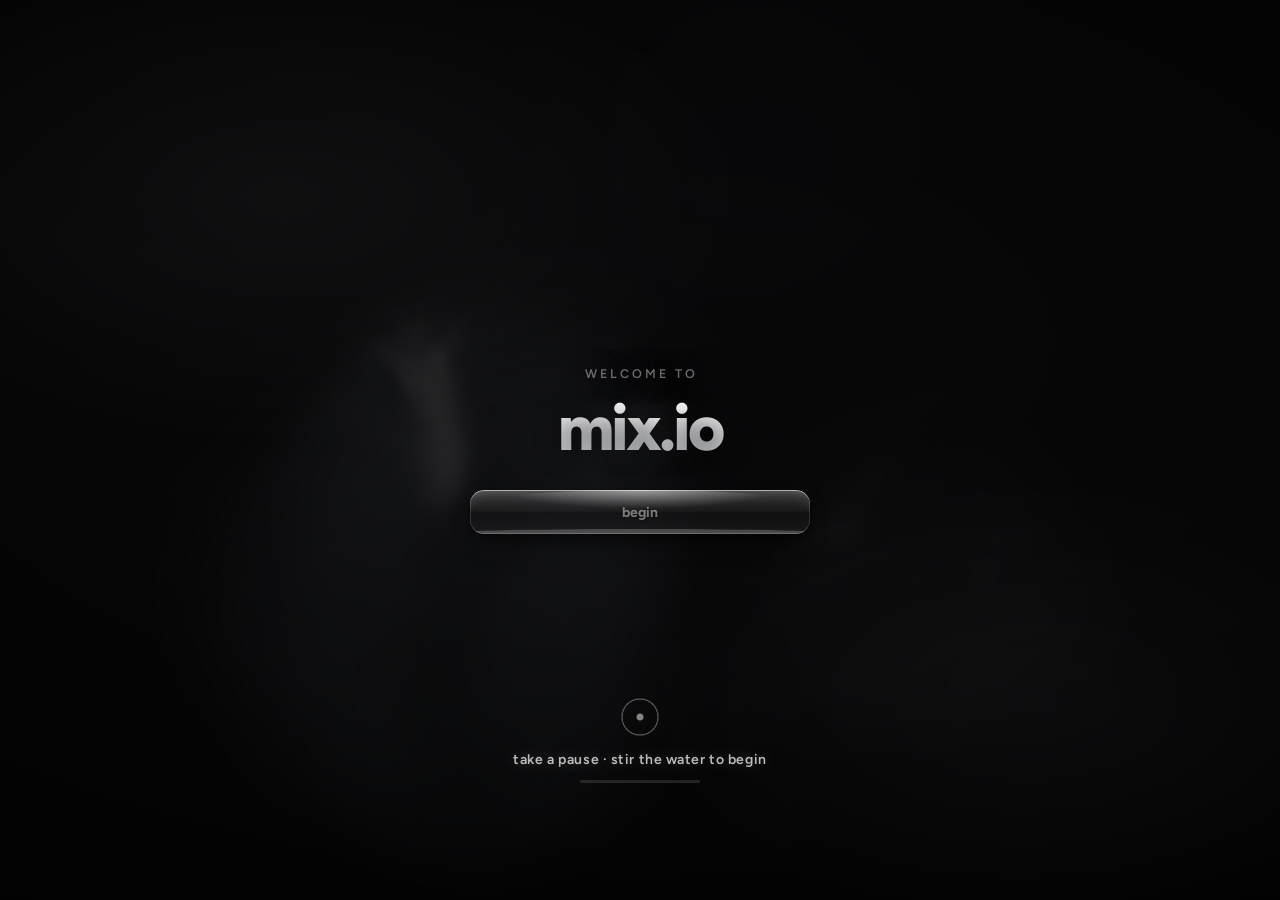
==== index.html @ ff9a4e6a "country shading baked into the earth (shader), brighter gold Co-Authored-By: Claude Opus 5.5 <norepl" ====
<!doctype html><html lang="en"><head><meta charset="utf-8"><meta name="viewport" content="width=device-width,initial-scale=1,maximum-scale=1,user-scalable=no,viewport-fit=cover"><meta name="theme-color" content="#000000"><meta name="apple-mobile-web-app-capable" content="yes"><meta name="mobile-web-app-capable" content="yes"><meta name="apple-mobile-web-app-status-bar-style" content="black-translucent"><meta name="apple-mobile-web-app-title" content="mix.io"><meta name="description" content="mix food-coloring dyes in a glass of water to match colors from all over the world."><style>html,body{margin:0;padding:0;background:#000;height:100%}</style><link rel="apple-touch-icon" sizes="180x180" href="[data-uri]"><title>mix.io</title></head><body><title>mix.io</title>
<link rel="apple-touch-icon" sizes="180x180" href="[data-uri]">
<link rel="icon" type="image/png" sizes="32x32" href="[data-uri]">
<meta name="apple-mobile-web-app-title" content="mix.io">
<meta name="theme-color" content="#000000">
<meta name="claude:viewport-fit-sides" content="cover">
<link rel="preconnect" href="https://fonts.googleapis.com">
<link rel="preconnect" href="https://fonts.gstatic.com" crossorigin>
<link rel="stylesheet" href="https://fonts.googleapis.com/css2?family=Figtree:wght@400;500;600;700&display=swap">
<style>:root{--spring-snap:cubic-bezier(.34,1.35,.5,1);--spring-soft:cubic-bezier(.22,1,.36,1);--ease-io:cubic-bezier(.45,0,.55,1);--fs-1:11px;--fs-2:12.5px;--fs-3:14px;--fs-4:17px;--fs-5:22px;--fs-6:34px;--r-1:4px;--r-2:8px;--r-3:14px;--r-4:20px;--r-5:30px}@property --a{syntax:'<angle>';inherits:false;initial-value:0deg}
html,body,*{touch-action:manipulation}

.cfing{position:absolute;left:0;top:0;width:44px;height:44px;margin:-22px 0 0 -22px;border-radius:50%;pointer-events:none;z-index:5;opacity:0;background:radial-gradient(circle at 40% 35%,rgba(255,255,255,.95),rgba(255,255,255,.55) 45%,rgba(255,255,255,.12) 70%,transparent 72%);box-shadow:0 0 0 1px rgba(255,255,255,.6),0 8px 20px rgba(0,0,0,.45);transition:opacity .32s var(--ease-io)}
.cfing::after{content:"";position:absolute;inset:-1px;border-radius:50%;border:1px solid rgba(255,255,255,.5);opacity:0;pointer-events:none}
.cfing.g-hold::after{animation:fHoldRing 2s ease-in-out infinite}
.cfing.g-swipe{opacity:1;animation:fSwipe 1.6s var(--ease-io) infinite}
.cfing.g-tap{opacity:1;animation:fTap 1.2s ease-in-out infinite}
.cfing.g-stir{opacity:1;animation:fStir 1.8s linear infinite}
.cfing.g-hold{opacity:1;animation:fHold 2s ease-in-out infinite}
@keyframes fSwipe{0%{transform:translateX(60px) scale(.9);opacity:0}15%{opacity:1;transform:translateX(60px) scale(.82)}70%{transform:translateX(-60px) scale(.82);opacity:1}100%{transform:translateX(-60px) scale(.95);opacity:0}}
@keyframes fTap{0%,100%{transform:scale(1);opacity:.9}35%{transform:scale(.72);opacity:1}55%{transform:scale(1.05)}}
@keyframes fStir{0%{transform:rotate(0deg) translateX(34px) rotate(0deg) scale(.82)}100%{transform:rotate(360deg) translateX(34px) rotate(-360deg) scale(.82)}}
@keyframes fHold{0%{transform:scale(1)}30%,75%{transform:scale(.75)}100%{transform:scale(1)}}
@keyframes fHoldRing{0%{opacity:.6;transform:scale(1)}30%,75%{opacity:0;transform:scale(1.8)}100%{opacity:0;transform:scale(1.8)}}
.dwh{display:flex;align-items:flex-end;gap:2px;height:34px;margin:8px auto 0;width:min(240px,70vw)}
.dwh i{flex:1;border-radius:4px 4px 0 0;background:rgba(255,255,255,.18);min-height:2px;transition:height .8s var(--spring-soft)}
.dwh i.me{background:rgb(var(--dna-rgb));box-shadow:0 0 10px rgba(var(--dna-rgb),.7)}

.wel .wplay.wlate{position:absolute;left:0;right:0;bottom:calc(env(safe-area-inset-bottom,0px) + 13vh);margin:0 auto;width:max-content;max-width:90%;display:flex;flex-direction:column;align-items:center;gap:12px;padding:0;background:none!important;box-shadow:none!important;-webkit-backdrop-filter:none!important;backdrop-filter:none!important;border:0!important;font:600 14px var(--f-ui);letter-spacing:.04em;color:rgba(255,255,255,.72);text-shadow:0 0 14px rgba(255,255,255,.25);opacity:0;transform:translateY(40px);animation:wrise 1.2s 1s var(--spring-soft) forwards}
@keyframes wrise{to{opacity:1;transform:none}}
.wel .wplay.wlate i{order:-1;width:44px;height:44px;border-radius:50%;background:radial-gradient(circle,rgba(255,255,255,.5) 0 3px,transparent 4px),radial-gradient(circle,transparent 55%,rgba(255,255,255,.35) 57%,transparent 62%);box-shadow:none;animation:wtouch 1.8s ease-out infinite}
@keyframes wtouch{0%{transform:scale(.6);opacity:1}100%{transform:scale(1.5);opacity:0}}
.wel .wplay.wlate::after{content:"";display:block;width:120px;height:3px;border-radius:4px;background:linear-gradient(90deg,rgba(255,255,255,.85) calc(var(--wp,0)*100%),rgba(255,255,255,.12) calc(var(--wp,0)*100%));transition:background .18s var(--ease-io)}
.wel .wplay.nudge{animation:wrise 1.2s 1s var(--spring-soft) forwards,wnudge 1.6s 5s ease-in-out infinite}
@keyframes wnudge{50%{color:#fff;text-shadow:0 0 22px rgba(255,255,255,.6)}}
.wel .wplay.done{opacity:0!important;transform:translateY(-10px)!important;transition:opacity .6s .4s,transform .6s .4s;animation:none}
.wbeg.wait .lq{animation:none!important;transition:height .18s var(--ease-io)}
.apc{display:flex;flex-direction:column;gap:16px;margin-top:4px}
.apgh{display:flex;align-items:center;gap:8px;margin:0 2px 8px}
.apgh img{width:24px;height:17px;border-radius:4px;object-fit:cover;box-shadow:0 0 0 .5px rgba(255,255,255,.25)}
.apgh i{width:24px;height:17px;border-radius:4px;background:linear-gradient(135deg,#2a6fb0,#123a66)}
.apgh b{font:700 14px var(--f-ui);color:#fff}
.apgh small{margin-left:auto;font:700 12.5px var(--f-ui);color:rgba(255,255,255,.45)}

.wplay.wlate{opacity:0;transform:translateY(8px);animation:wlate .9s 1s var(--spring-soft) forwards,welPulse 3.2s 2.4s ease-in-out infinite}
@keyframes wlate{to{opacity:1;transform:none}}
.wbeg{position:relative;overflow:hidden}
.wbeg .bt{position:relative;z-index:2}
.wbeg .lq{position:absolute;left:-10%;right:-10%;bottom:0;height:0;z-index:1;pointer-events:none;background:linear-gradient(180deg,rgba(255,255,255,.26),rgba(255,255,255,.1));border-radius:45% 55% 0 0/8px 14px 0 0}
.wbeg .lq::before{content:"";position:absolute;left:0;right:0;top:-5px;height:10px;border-radius:50%;background:rgba(255,255,255,.22);animation:lqw 1.1s ease-in-out infinite alternate}
@keyframes lqw{from{transform:translateX(-6%) scaleY(.7)}to{transform:translateX(6%) scaleY(1.2)}}
.wbeg.wait{color:rgba(255,255,255,.45)!important}
.wbeg.wait .lq{animation:lqfill 3s 1.2s var(--ease-io) forwards}
@keyframes lqfill{from{height:0}to{height:112%}}
.wbeg.ready .lq{height:112%;animation:lqdone .7s ease-out forwards}
@keyframes lqdone{0%{opacity:1}100%{opacity:0}}
.wbeg.ready{animation:wbReady .6s var(--spring-snap)}
@keyframes wbReady{40%{transform:scale(1.05)}}
/* liquid press fill on buttons */
.lfill{position:absolute;left:-15%;right:-15%;bottom:-10%;height:0;pointer-events:none;z-index:0;border-radius:46% 54% 0 0/14px 14px 0 0;background:linear-gradient(180deg,rgba(255,255,255,.22),rgba(255,255,255,.06));animation:lfillUp .5s var(--spring-soft) forwards}
@keyframes lfillUp{0%{height:0;opacity:1}70%{height:125%;opacity:1}100%{height:125%;opacity:0}}
#jBtn{display:none!important}
body.covered:not(.cine) #dock,body.covered:not(.cine) #scene,body.covered:not(.cine) .row.top,body.covered:not(.cine) .row.target{visibility:hidden}</style>
<script>document.addEventListener('gesturestart',e=>{if(!(e.target&&e.target.closest&&e.target.closest('#aView')))e.preventDefault();},{passive:false});document.addEventListener('dblclick',e=>{if(!(e.target&&e.target.closest&&e.target.closest('#aView')))e.preventDefault();},{passive:false});</script>
<style>
[hidden]{display:none!important}

/* Layout: one-screen studio. Target chip on top, the glass as the hero stage, a slim action row, and a dye dial at the thumb. Single light "studio" look on purpose. */
:root{
  --paper:#000000;
  --ink:#FFFFFF;
  --muted:#8A8F98;
  --line:rgba(255,255,255,.10);
  --card:rgba(255,255,255,.06);
  --btn:#FFFFFF; --btn-fg:#000000;
  --sheet:rgba(14,14,16,.92);
  --target:#9FD3E0;
  color-scheme:dark;
  --f-display:'Figtree',ui-sans-serif,system-ui,-apple-system,'Segoe UI',Roboto,sans-serif;
  --f-ui:'Figtree',ui-sans-serif,system-ui,-apple-system,'Segoe UI',Roboto,sans-serif;
  --f-mono:'Figtree',ui-sans-serif,system-ui,-apple-system,'Segoe UI',Roboto,sans-serif;
}
:root[data-bg="white"]{--paper:#F4F6F8;--ink:#13171C;--muted:#5F6874;--line:rgba(19,23,28,.10);--card:rgba(255,255,255,.78);--btn:#13171C;--btn-fg:#fff;--sheet:rgba(255,255,255,.92);color-scheme:light}
:root[data-bg="gray"]{--paper:#D9DCE0;--ink:#13171C;--muted:#5F6874;--line:rgba(19,23,28,.12);--card:rgba(255,255,255,.55);--btn:#13171C;--btn-fg:#fff;--sheet:rgba(255,255,255,.9);color-scheme:light}
:root[data-bg="cream"]{--paper:#F1E9DA;--ink:#2A241B;--muted:#7A7060;--line:rgba(42,36,27,.12);--card:rgba(255,255,255,.6);--btn:#2A241B;--btn-fg:#fff;--sheet:rgba(255,252,246,.92);color-scheme:light}
:root[data-bg="navy"]{--paper:#0B1326;--ink:#FFFFFF;--muted:#8E98B0;--line:rgba(255,255,255,.12);--card:rgba(255,255,255,.07);--btn:#fff;--btn-fg:#0B1326;--sheet:rgba(14,20,40,.92)}
:root[data-bg="marble"]{--paper:#E9E7E3;--ink:#1B1B1B;--muted:#6B6B6B;--line:rgba(0,0,0,.12);--card:rgba(255,255,255,.6);--btn:#1B1B1B;--btn-fg:#fff;--sheet:rgba(255,255,255,.92);color-scheme:light}
:root[data-bg="forest"]{--paper:#0F2A1E;--ink:#F1F7F3;--muted:#8FB3A0;--line:rgba(255,255,255,.12);--card:rgba(255,255,255,.07);--btn:#F1F7F3;--btn-fg:#0F2A1E;--sheet:rgba(14,36,26,.93)}
:root[data-bg="blush"]{--paper:#F2DCE0;--ink:#2A1A20;--muted:#8A6B74;--line:rgba(42,26,32,.12);--card:rgba(255,255,255,.55);--btn:#2A1A20;--btn-fg:#fff;--sheet:rgba(255,250,251,.92);color-scheme:light}
:root[data-bg="slate"]{--paper:#2E3A4A;--ink:#F4F7FA;--muted:#A3B0C0;--line:rgba(255,255,255,.12);--card:rgba(255,255,255,.07);--btn:#F4F7FA;--btn-fg:#2E3A4A;--sheet:rgba(40,50,64,.93)}
:root[data-bg="sunset"]{--paper:#4A1D2C;--ink:#FFF3EA;--muted:#D9A48F;--line:rgba(255,255,255,.14);--card:rgba(255,255,255,.08);--btn:#FFF3EA;--btn-fg:#2B0F3A;--sheet:rgba(50,20,50,.93)}
:root[data-bg="midnight"]{--paper:#0A1433;--ink:#fff;--muted:#8A93B8;--line:rgba(255,255,255,.12);--card:rgba(255,255,255,.07);--btn:#fff;--btn-fg:#0C1B4D;--sheet:rgba(8,14,36,.93)}
:root[data-bg="wood"]{--paper:#2B1B12;--ink:#F6EBDD;--muted:#B39A86;--line:rgba(255,255,255,.12);--card:rgba(255,255,255,.07);--btn:#F6EBDD;--btn-fg:#2B1B12;--sheet:rgba(38,24,16,.94)}
html{height:100%;box-sizing:border-box}
*,*::before,*::after{box-sizing:inherit}
body{height:100%;background:var(--paper);color:var(--ink);font-family:var(--f-ui);overflow:hidden;-webkit-user-select:none;user-select:none;-webkit-tap-highlight-color:transparent}
button{font:inherit;color:inherit;cursor:pointer}
button:focus-visible{outline:2px solid var(--ink);outline-offset:3px}

.app{height:100%;display:flex;flex-direction:column;position:relative;box-sizing:border-box;padding-bottom:calc(58px + env(safe-area-inset-bottom,0px))}
.nav{position:absolute;left:0;right:0;bottom:0;z-index:30;display:flex;padding:4px 8px env(safe-area-inset-bottom,0px);height:calc(58px + env(safe-area-inset-bottom,0px));box-sizing:border-box;background:var(--paper);border-top:1px solid var(--line)}
.nav button{flex:1;border:0;background:none;color:var(--muted);display:flex;flex-direction:column;align-items:center;justify-content:center;gap:3px;font-family:var(--f-ui);font-size:11px;font-weight:600;letter-spacing:.02em;padding:0;transition:color .18s var(--ease-io)}
.nav svg{width:22px;height:22px;transition:transform .18s var(--ease-io)}
.nav button.on{color:var(--ink)}
.nav button.on svg{transform:translateY(-1px) scale(1.06)}
.ov,.home{bottom:calc(58px + env(safe-area-inset-bottom,0px))!important}
.settings{justify-content:flex-start!important;background:var(--paper)!important}
.settings .panel{background:none!important;border-radius:0!important;max-height:none!important;flex:1;min-height:0;-webkit-backdrop-filter:none!important;backdrop-filter:none!important;animation:none!important}
#shopX,#setX,#hShop,#hYou{display:none!important}
.about{font-size:11px;line-height:1.5;color:var(--muted);opacity:.7;padding:18px 0 8px;text-align:center}
.dna{border:1px solid var(--line);background:var(--card);border-radius:14px;padding:14px;margin:8px 0}
.dnah{display:flex;align-items:baseline;justify-content:space-between;margin-bottom:10px}.dnah span{font-family:var(--f-mono);font-size:11px;letter-spacing:.12em;color:var(--muted)}.dnah small{font-size:11px;color:var(--muted);font-variant-numeric:tabular-nums}
.strip .bead:not(.water){background:radial-gradient(ellipse 30% 20% at 38% 27%,rgba(255,255,255,.42),rgba(255,255,255,0) 100%),radial-gradient(circle at 50% 40%,var(--c) 0 60%,var(--cd) 100%)!important}
.strip .bead.water{background:radial-gradient(ellipse 30% 20% at 38% 27%,rgba(255,255,255,.5),rgba(255,255,255,0) 100%),radial-gradient(circle at 50% 60%,rgba(170,215,255,.35),rgba(110,170,240,.45) 70%,rgba(220,240,255,.7) 100%)!important}
.dna{border:0!important;background:none!important;padding:0!important;margin:4px 0 10px!important}
.dnaorb{display:block;width:260px;height:260px;margin:0 auto -8px;touch-action:none;cursor:grab;border-radius:50%;-webkit-mask-image:radial-gradient(closest-side,#000 80%,transparent 100%);mask-image:radial-gradient(closest-side,#000 80%,transparent 100%);background:transparent}.dnaorb:active{cursor:grabbing}
.dnahex{text-align:center;display:flex;align-items:baseline;justify-content:center;gap:8px}.dnahex span{font-family:var(--f-mono);font-size:11px;letter-spacing:.12em;color:var(--muted)}.dnahex small{font-size:11px;color:var(--muted)}.dnahex b{font-size:14px;font-weight:600;letter-spacing:.06em;font-variant-numeric:tabular-nums;text-transform:none}
.dnabar{height:26px;border-radius:14px;box-shadow:inset 0 1px 0 rgba(255,255,255,.18),0 6px 18px -6px rgba(0,0,0,.6);filter:saturate(1.05)}
.dnabar.empty{background:repeating-linear-gradient(90deg,rgba(220,228,236,.14) 0 1px,transparent 1px 5px)}
.dnae{font-size:12.5px;color:var(--muted);text-align:center;margin-top:10px}
.dnarow{display:flex;gap:14px;align-items:center;margin-top:12px}
.dnasig{display:flex;align-items:center;gap:9px;flex:none}.dnasig i{width:38px;height:38px;border-radius:50%;background:radial-gradient(circle at 34% 28%,rgba(255,255,255,.9) 0 8%,rgba(255,255,255,0) 26%),var(--c);box-shadow:0 0 16px -2px var(--c)}
.dnasig span{display:flex;flex-direction:column;line-height:1.2}.dnasig small{font-size:11px;color:var(--muted)}.dnasig b{font-size:12.5px;font-weight:600;font-variant-numeric:tabular-nums}
.dntop{margin-left:auto;display:flex;flex-direction:column;gap:4px;align-items:flex-end}
.dnt{display:flex;align-items:center;gap:6px;font-size:12.5px;color:#cfd5dc}.dnt i{width:9px;height:9px;border-radius:50%;background:var(--c)}.dnt b{font-weight:600;color:#fff;min-width:30px;text-align:right;font-variant-numeric:tabular-nums}
.egraph{border:1px solid var(--line);background:var(--card);border-radius:14px;padding:8px 6px;margin:8px 0}
.egraph canvas{display:block;width:100%;height:120px}
.stats.s3{grid-template-columns:repeat(3,1fr)!important}
.stats.s3 dd{font-size:22px!important}
.ddaily{flex-direction:row!important;gap:10px!important;padding:8px 14px!important;border-radius:999px!important}
.ddaily .ddot{width:18px!important;height:18px!important}
.dtx{display:flex;flex-direction:column;align-items:flex-start;gap:1px;text-align:left}
.dlab{font-size:12.5px;color:var(--ink);letter-spacing:0}
.dcd{font-size:11px;color:var(--muted);font-family:var(--f-mono);letter-spacing:.04em}
.wt:disabled{cursor:default}
.tl{display:inline-block;opacity:0;filter:blur(4px);transform:translateY(3px);animation:tlIn .32s var(--ease-io) forwards}
@keyframes tlIn{to{opacity:1;filter:blur(0);transform:none}}
.wall{display:grid;grid-template-columns:repeat(12,1fr);gap:3px;padding:6px 0 14px}
.wt{aspect-ratio:1;border:0;padding:0;border-radius:4px;background:rgba(255,255,255,.015);box-shadow:inset 0 0 0 1px rgba(255,255,255,.06)}
.wt.on{background:linear-gradient(180deg,rgba(255,255,255,.35),rgba(255,255,255,.05) 40%,rgba(255,255,255,0) 55%),var(--c);box-shadow:inset 0 1px 0 rgba(255,255,255,.5),inset 0 -4px 7px rgba(0,0,0,.22),0 0 8px -2px var(--c)}
.wt.new{animation:wnew 1.6s var(--ease-io) both}
@keyframes wnew{0%{opacity:0;box-shadow:0 0 0 0 var(--c)}50%{opacity:1;box-shadow:0 0 18px 4px var(--c)}100%{box-shadow:inset 0 1px 0 rgba(255,255,255,.5),inset 0 -4px 7px rgba(0,0,0,.22),0 0 8px -2px var(--c)}}
.wbar{height:3px;border-radius:4px;background:rgba(255,255,255,.07);margin-top:7px;overflow:hidden}
.wbar i{display:block;height:100%;background:linear-gradient(90deg,#8E97A3,#fff);box-shadow:0 0 8px rgba(220,230,240,.5)}
.home>*{position:relative;z-index:1}
.home{touch-action:none}
.home>canvas.hbg{position:absolute;inset:0;width:100%;height:100%;z-index:0;pointer-events:none;transition:opacity .6s var(--ease-io)}
.intro.handoff{background:transparent!important;transition:background .6s}
.intro.handoff #ic{opacity:0}
.home .hbtns{gap:14px!important;align-items:center}
.ddaily{border:0;background:none;color:var(--muted);display:flex;flex-direction:column;align-items:center;gap:6px;font-size:11px;letter-spacing:.06em;padding:6px 14px;margin-top:4px}
.ddot{width:12px;height:12px;border-radius:50%;background:var(--c,#fff);box-shadow:0 0 10px 2px var(--c,#fff),0 0 22px 4px var(--c,#fff);animation:aglow 2.4s ease-in-out infinite}
.ddaily.done{opacity:.45}
.ddaily.done .ddot{box-shadow:none;animation:none}
.ydat dd{display:flex;align-items:center;gap:7px;font-size:17px!important}
.ydat .ysw{flex:none;width:18px;height:18px;border-radius:4px;box-shadow:inset 0 1px 0 rgba(255,255,255,.4),inset 0 0 0 1px rgba(255,255,255,.12)}
.ydat .ynm{font-size:12.5px;font-weight:500;color:var(--muted);overflow:hidden;text-overflow:ellipsis;white-space:nowrap}
#checkBtn{position:relative;overflow:hidden;touch-action:none}
#checkBtn::after{content:"";position:absolute;left:10%;right:10%;bottom:5px;height:2.5px;border-radius:4px;background:currentColor;opacity:.55;transform-origin:left;transform:scaleX(var(--p,0))}
#checkBtn.holding{transform:scale(.97)}
.res .rtap{opacity:0;transition:opacity .6s var(--ease-io)}
.res.ready .rtap{opacity:.7}
body.cine #nav{pointer-events:none}
.story.cin .sx{display:none}
.stap{margin-top:28px;font-size:11px;color:#5d636b;font-family:var(--f-mono);letter-spacing:.06em;animation:fadeIn .6s .6s both}
#shopHue,.ov-head .bar-right .coins{display:none!important}
.strip .bead.water{position:relative;overflow:visible;margin-right:10px;background:radial-gradient(circle at 34% 28%,#fff 0 10%,rgba(255,255,255,0) 30%),radial-gradient(circle at 50% 60%,rgba(170,215,255,.35),rgba(110,170,240,.45) 70%,rgba(220,240,255,.75) 100%)!important;box-shadow:inset 0 0 0 1px rgba(200,230,255,.9),inset 0 -4px 8px rgba(80,140,220,.35),0 0 14px 2px rgba(110,185,255,.55),0 0 28px 4px rgba(110,185,255,.25)!important}
.strip .bead.water::before{content:"";position:absolute;inset:-4px;border-radius:50%;box-shadow:0 0 16px 4px rgba(130,195,255,.55);opacity:0;pointer-events:none;animation:wglow 2.6s ease-in-out infinite}
.strip .bead.water::after{content:"water";position:absolute;left:50%;top:calc(100% + 5px);transform:translateX(-50%);font-size:11px;letter-spacing:.06em;color:#a9d6ff;text-shadow:0 0 8px rgba(110,185,255,.8);white-space:nowrap;pointer-events:none}
.strip .bead.water.sel{box-shadow:0 0 0 2px var(--paper),0 0 0 4px #bfe2ff,0 0 18px 4px rgba(110,185,255,.7),inset 0 0 0 1px rgba(200,230,255,.9)!important}
@keyframes wglow{0%,100%{opacity:0}50%{opacity:1}}
.strip{padding-bottom:18px!important}
.strip{display:block!important;position:relative;isolation:isolate;z-index:0;height:72px;overflow:visible!important;padding:0!important;touch-action:none;scroll-snap-type:none!important;-webkit-user-select:none;user-select:none;cursor:grab}
.strip .bead{position:absolute!important;left:50%;top:12px;margin:0 0 0 -20px!important;transition:none!important;transform-origin:50% 50%;will-change:transform,opacity}
.strip .bead.water.sel::after{opacity:0}
.dyename{opacity:1!important}
.dyename.water{color:#a9d6ff;text-shadow:0 0 8px rgba(110,185,255,.8)}
.rrec .bd.water{background:radial-gradient(circle at 34% 28%,rgba(255,255,255,.95) 0 10%,rgba(255,255,255,0) 30%),radial-gradient(circle at 50% 60%,rgba(220,232,245,.15),rgba(160,180,205,.3) 75%,rgba(255,255,255,.5))!important;box-shadow:inset 0 0 0 1px rgba(255,255,255,.55)!important}
.rwhy{font-size:14px;font-weight:600;letter-spacing:-.01em;margin-bottom:4px}
.rnew{pointer-events:auto;border:1px solid rgba(120,190,255,.3);background:rgba(90,170,255,.08);color:#cfe3f5;border-radius:999px;font-size:12.5px;padding:6px 12px;box-shadow:0 0 14px -4px rgba(90,170,255,.6);animation:fadeIn .6s .3s both}
.rplace{font-size:12.5px;color:var(--muted);text-align:center;max-width:320px;line-height:1.4;animation:fadeIn .8s .6s both}
.gal{display:grid;grid-template-columns:repeat(3,1fr);gap:18px 14px;padding:6px 2px 14px}
.gt{border:0;background:none;padding:0;color:var(--muted);display:flex;flex-direction:column;align-items:center;gap:8px;font-size:11px;opacity:0;transform:translateY(8px);transition:opacity .6s var(--ease-io),transform .6s var(--ease-io)}
.gt.in{opacity:1;transform:none}
.gsw,.ssw{display:block;width:100%;aspect-ratio:1;border-radius:20px;background:linear-gradient(180deg,rgba(255,255,255,.38),rgba(255,255,255,.06) 32%,rgba(255,255,255,0) 50%),var(--c);box-shadow:inset 0 1px 0 rgba(255,255,255,.55),inset 0 -10px 18px rgba(0,0,0,.22),inset 0 0 0 1px rgba(255,255,255,.12),0 12px 22px -14px var(--c);-webkit-box-reflect:below 3px linear-gradient(transparent 70%,rgba(255,255,255,.12))}
.gnm{max-width:100%;overflow:hidden;text-overflow:ellipsis;white-space:nowrap}
.brow{display:flex;gap:8px;overflow-x:auto;padding:6px 0 2px;scrollbar-width:none}
.brow::-webkit-scrollbar{display:none}
.bdgc{flex:none;width:44px;height:44px;opacity:.9}
.bdgw{flex:none;display:flex;flex-direction:column;align-items:center;gap:2px;width:52px}
.bdgw span{font-size:11px;color:var(--muted);white-space:nowrap;letter-spacing:.02em}
.binfo{font-size:12.5px;color:var(--muted);min-height:16px;margin:2px 0 6px}
.story{position:absolute;inset:0;z-index:45;background:rgba(2,2,3,.66);-webkit-backdrop-filter:blur(8px);backdrop-filter:blur(8px);color:#fff;display:flex;flex-direction:column;align-items:center;justify-content:center;padding:20px 16px;touch-action:none}
.sbody.pc{position:relative;width:min(340px,100%);max-height:calc(100% - 64px);overflow:auto;scrollbar-width:none;border-radius:20px;border:1px solid rgba(255,255,255,.12);padding:16px 20px 22px;box-shadow:0 30px 60px -20px rgba(0,0,0,.8);will-change:transform,opacity}
.sbody.pc::-webkit-scrollbar{display:none}
.sbody.pc .sglobe{width:150px;height:150px;display:block;margin:0 auto}
.sbody.pc .sflag{width:58px;height:43px;border-radius:8px;margin:-16px auto 0;position:relative;box-shadow:0 0 0 1px rgba(255,255,255,.16),0 8px 18px -6px rgba(0,0,0,.7)}
.sbody.pc .snm{font-size:34px;font-weight:800;letter-spacing:-.04em;line-height:1.05;margin-top:14px;text-decoration:none}
.sbody.pc .smeta{font-size:14px;color:rgba(255,255,255,.82);margin-top:8px}
.sbody.pc .sdate{font-size:11px;color:rgba(255,255,255,.45);margin-top:3px;font-family:var(--f-mono);letter-spacing:.04em}
.sbody.pc .sln{font-size:14px;line-height:1.45;color:rgba(255,255,255,.88);margin-top:14px}
.sbody.pc .swd{margin-top:16px;padding:10px 13px;border-radius:14px;background:rgba(255,255,255,.07);-webkit-backdrop-filter:blur(12px);backdrop-filter:blur(12px);box-shadow:inset 0 0 0 1px rgba(255,255,255,.12);font-size:12.5px;line-height:1.4;color:rgba(255,255,255,.75);text-align:left}
.sbody.pc .swd b{color:#fff;font-weight:650}
.sbody.pc .ssw{width:120px;margin:10px auto 0}
.sbody.pcard{position:relative;width:min(360px,100%,calc((100vh - 120px) * .8));will-change:transform,opacity;display:flex;flex-direction:column;align-items:center}
.sbody.pcard canvas{width:100%;height:auto;display:block;filter:drop-shadow(0 24px 40px rgba(0,0,0,.6))}
.sbody.pcard .stap{color:rgba(255,255,255,.6);margin-top:14px}
.story .sxl{left:14px;right:auto}
.story.cin .sxl{display:none}
.sshare{position:absolute;top:12px;left:12px;width:34px;height:34px;border-radius:50%;border:1px solid rgba(255,255,255,.14);background:rgba(0,0,0,.25);color:#fff;display:grid;place-items:center;padding:0}
.sshare svg{width:16px;height:16px}
.acard .await{font-size:14px;color:#c9ced6}
.acard .abig{flex:none;width:44px;height:33px;border-radius:4px;object-fit:cover;box-shadow:0 0 0 1px rgba(255,255,255,.15)}

.story .sx{position:absolute;top:14px;right:14px;width:40px;height:40px;border-radius:50%;border:1px solid rgba(255,255,255,.14);background:rgba(255,255,255,.04);color:#fff;display:grid;place-items:center;padding:0}
.story .sx svg{width:18px;height:18px}
.sbody{display:flex;flex-direction:column;align-items:center;text-align:center;width:min(340px,100%)}
.ssw{width:min(220px,58vw);border-radius:30px;margin-bottom:26px}
.snm{font-size:34px;font-weight:800;letter-spacing:-.03em;line-height:1.05}
.spl{font-size:14px;color:#9AA1AB;margin-top:10px}
.spl i{font-style:normal;font-family:var(--f-mono);font-size:11px;letter-spacing:.06em;padding:2px 7px;border:1px solid rgba(255,255,255,.16);border-radius:999px;margin-right:7px}
.sln{font-size:14px;line-height:1.45;color:#D7DBE0;margin-top:12px}
.sdt{display:flex;gap:22px;margin-top:22px}
.sdt span{display:flex;flex-direction:column;gap:3px;font-size:11px;color:#7E858F;font-family:var(--f-mono);letter-spacing:.05em}
.sdt b{font-family:var(--f-ui);font-size:14px;color:#fff;font-weight:600;letter-spacing:0}
.sat{margin-top:24px;border:1px solid rgba(120,190,255,.3);background:rgba(90,170,255,.08);color:#cfe3f5;border-radius:999px;font-size:12.5px;padding:9px 16px;box-shadow:0 0 16px -4px rgba(90,170,255,.6)}
.sflag{display:block;width:72px;height:54px;object-fit:cover;border-radius:8px;margin:16px auto 2px;box-shadow:0 0 0 1px rgba(255,255,255,.14),0 10px 24px -10px rgba(0,0,0,.8),0 0 22px -6px rgba(255,255,255,.18)}
.aflag{width:20px;height:15px;object-fit:cover;border-radius:4px;vertical-align:-3px;margin-right:6px;box-shadow:0 0 0 1px rgba(255,255,255,.15)}
.emb{display:inline-flex;align-items:center;justify-content:center;background:linear-gradient(160deg,rgba(255,255,255,.1),rgba(255,255,255,.03)),#15181d;color:#dfe5ec;box-shadow:0 0 0 1px rgba(255,255,255,.16)}
.emb svg{width:78%;height:78%}
.sflag.emb{display:flex}
[data-w]{text-decoration:underline dotted rgba(255,255,255,.35);text-decoration-thickness:1px;text-underline-offset:5px;cursor:help}
.tname[data-w]{text-underline-offset:6px}
.wtip{position:fixed;z-index:80;padding:10px 13px;border-radius:14px;background:rgba(24,27,32,.88);-webkit-backdrop-filter:blur(10px);backdrop-filter:blur(10px);box-shadow:0 0 0 1px rgba(255,255,255,.14),0 12px 30px rgba(0,0,0,.55);color:#cfd5dc;font-size:12.5px;line-height:1.4;text-align:left;font-weight:400;letter-spacing:0;animation:softIn .25s var(--ease-io) both}
.wtip b{color:#fff;font-weight:650}
.pflag{width:22px;height:16.5px;object-fit:cover;border-radius:4px;vertical-align:-3px;margin-right:7px;box-shadow:0 0 0 1px rgba(255,255,255,.15)}
.snav{margin-top:16px;font-size:11px;color:#5d636b;font-family:var(--f-mono)}
@keyframes sInL{from{opacity:0;transform:translateX(30px)}to{opacity:1;transform:none}}
@keyframes sInR{from{opacity:0;transform:translateX(-30px)}to{opacity:1;transform:none}}
.bmom{position:absolute;inset:0;z-index:50;background:#000;display:flex;flex-direction:column;align-items:center;justify-content:center;gap:10px;animation:fadeIn .5s both}
.bmom.rank{background:radial-gradient(70% 50% at 50% 42%, color-mix(in srgb, var(--gc) 26%, transparent), #000 75%), #000}
.rkc{display:flex;flex-direction:column;align-items:center;position:relative}
.rkrays{position:absolute;top:-40px;left:50%;width:420px;height:420px;margin-left:-210px;border-radius:50%;background:repeating-conic-gradient(from 0deg, color-mix(in srgb, var(--gc) 30%, transparent) 0 6deg, transparent 6deg 18deg);-webkit-mask:radial-gradient(circle,#000 20%,transparent 68%);mask:radial-gradient(circle,#000 20%,transparent 68%);animation:rkspin 22s linear infinite, fadeIn 1.2s .3s both;pointer-events:none}
@keyframes rkspin{to{transform:rotate(360deg)}}
.rkgem{position:relative;filter:drop-shadow(0 0 30px var(--gc)) drop-shadow(0 0 8px rgba(255,255,255,.5));animation:rkform 1.3s var(--spring-soft) both}
@keyframes rkform{0%{opacity:0;transform:scale(.3) rotate(-25deg);filter:blur(16px) drop-shadow(0 0 0 var(--gc))}60%{opacity:1;filter:blur(0) drop-shadow(0 0 50px var(--gc))}100%{opacity:1;transform:scale(1) rotate(0)}}
.rkpre{margin-top:26px;font-family:var(--f-mono);font-size:11px;letter-spacing:.22em;color:rgba(255,255,255,.55);animation:fadeIn .6s .9s both}
.rkname{font-size:54px;font-weight:800;letter-spacing:-.045em;line-height:1.05;margin-top:6px;color:#fff;text-shadow:0 0 30px var(--gc);animation:rkname 1s 1.05s var(--spring-soft) both}
@keyframes rkname{0%{opacity:0;letter-spacing:.2em;filter:blur(10px)}100%{opacity:1;letter-spacing:-.045em;filter:blur(0)}}
.rkmeta{margin-top:8px;font-size:12.5px;color:rgba(255,255,255,.55);animation:fadeIn .6s 1.5s both}
.rksteps{display:flex;gap:10px;align-items:center;margin-top:22px;animation:fadeIn .6s 1.7s both}
.rksteps span{opacity:.22;filter:grayscale(1)}
.rksteps span.p{opacity:.75;filter:none}
.rksteps span.c{opacity:1;filter:drop-shadow(0 0 8px var(--gc))}
.bmom.rank .bmt{animation:fadeIn .6s 2s both}
.bmom canvas{width:200px;height:200px;animation:bUp .9s var(--spring-soft) both;filter:drop-shadow(0 0 30px rgba(220,230,245,.35))}
.bmom.bye{transition:opacity .4s;opacity:0}
.bmn{font-size:22px;font-weight:700;letter-spacing:-.02em;color:#fff;animation:fadeIn .6s .4s both}
.bmt{font-size:11px;color:#5d636b;animation:fadeIn .6s 1s both}
@keyframes bUp{from{opacity:0;transform:translateY(60px) scale(.8)}to{opacity:1;transform:none}}
#nav [data-t=shop]{display:none!important}
#coins{gap:7px;padding:0!important;background:none!important;border:0!important;box-shadow:none!important;position:relative;overflow:visible}
#coins .bdg{margin:0}
.home .heye{flex-direction:column;gap:6px;margin-top:18px;align-items:center;width:min(240px,100%)}
.hen{font-size:48px;font-weight:800;letter-spacing:-.04em;line-height:1.05;font-variant-numeric:tabular-nums;background:linear-gradient(100deg,#9AA3AE 0%,#F4F7FA 28%,#B9C1CB 46%,#FFFFFF 62%,#8E97A3 100%);background-size:220% 100%;-webkit-background-clip:text;background-clip:text;color:transparent;filter:drop-shadow(0 0 10px rgba(210,222,235,.45)) drop-shadow(0 0 24px rgba(180,195,215,.25));animation:silver 5s ease-in-out infinite}
@keyframes silver{0%,100%{background-position:0% 50%}50%{background-position:100% 50%}}
#eyeTop{font-size:17px;font-weight:800;letter-spacing:-.02em;font-variant-numeric:tabular-nums;background:linear-gradient(100deg,#9AA3AE 0%,#F4F7FA 28%,#B9C1CB 46%,#FFFFFF 62%,#8E97A3 100%);background-size:220% 100%;-webkit-background-clip:text;background-clip:text;color:transparent;filter:drop-shadow(0 0 6px rgba(210,222,235,.35));animation:silver 5s ease-in-out infinite}
#eyeTop.shine{animation:silver 5s ease-in-out infinite,eshine .7s ease-out}
@keyframes eshine{0%{filter:drop-shadow(0 0 6px rgba(210,222,235,.35)) brightness(1)}40%{filter:drop-shadow(0 0 12px rgba(255,255,255,.8)) brightness(1.5)}100%{filter:drop-shadow(0 0 6px rgba(210,222,235,.35)) brightness(1)}}
.edelta{position:absolute;right:0;top:-8px;font-size:11px;font-weight:700;font-variant-numeric:tabular-nums;pointer-events:none;animation:efloat 1.4s var(--ease-io) forwards}
.edelta.up{color:#7FE3B0;text-shadow:0 0 8px rgba(127,227,176,.5)}
.edelta.dn{color:#7E858F}
@keyframes efloat{0%{opacity:0;transform:translateY(6px)}20%{opacity:1}100%{opacity:0;transform:translateY(-16px)}}
.hrk{display:flex;align-items:center;gap:6px;font-size:12.5px;color:var(--ink)}
.hrk span{color:var(--muted)}
.hbar{position:relative;width:100%;height:4px;border-radius:4px;background:rgba(255,255,255,.07);box-shadow:inset 0 0 0 1px rgba(255,255,255,.05);margin-top:8px}
.hbar i{position:relative;display:block;height:100%;border-radius:4px;background:linear-gradient(90deg,#6E7783,#DDE3EA 70%,#fff);box-shadow:0 0 10px rgba(220,230,240,.55),0 0 2px #fff;overflow:hidden;transition:width .6s var(--ease-io)}
.hbar i::after{content:"";position:absolute;inset:0;background:linear-gradient(90deg,transparent,rgba(255,255,255,.85),transparent);width:40%;animation:shine 2.6s ease-in-out infinite}
@keyframes shine{0%{transform:translateX(-120%)}60%,100%{transform:translateX(320%)}}
.hnx{font-size:11px;color:var(--muted);font-family:var(--f-mono);letter-spacing:.04em}
#nav [data-t=atlas]{position:relative}
#nav [data-t=atlas] svg{color:#a8d8ff;filter:drop-shadow(0 0 4px rgba(90,170,255,.85));animation:aglow 3.2s ease-in-out infinite}
#nav [data-t=atlas]::before{content:"";position:absolute;top:1px;left:50%;width:40px;height:40px;margin-left:-20px;border-radius:50%;background:radial-gradient(circle,rgba(70,150,255,.3),rgba(60,220,190,.08) 55%,transparent 72%);animation:aglow 3.2s ease-in-out infinite;pointer-events:none}
#nav [data-t=atlas].on{color:#cfe9ff}
@keyframes aglow{0%,100%{opacity:.6}50%{opacity:1}}
.atlas .ov-title{background:linear-gradient(90deg,#fff 10%,#9fd4ff 55%,#7cf2c8);-webkit-background-clip:text;background-clip:text;color:transparent;filter:drop-shadow(0 0 10px rgba(90,170,255,.45))}
.atlas .acount{padding:4px 10px;border-radius:999px;border:1px solid rgba(120,190,255,.28);box-shadow:0 0 14px -4px rgba(90,170,255,.6),inset 0 0 10px -6px rgba(90,170,255,.8);color:#cfe3f5}
.ov.atlas{background:#000}
.atop{display:flex;justify-content:space-between;align-items:center;padding:12px 16px 6px}
.acount{font-family:var(--f-mono);font-size:12.5px;color:var(--muted);font-variant-numeric:tabular-nums}
.aview{position:relative;flex:1;min-height:0;touch-action:none;overflow:hidden}
.aview canvas{position:absolute;inset:0;width:100%;height:100%;display:block}
.acard{position:absolute;left:12px;right:12px;bottom:12px;background:rgba(18,20,24,.92);-webkit-backdrop-filter:blur(10px);backdrop-filter:blur(10px);border:1px solid rgba(255,255,255,.1);border-radius:20px;padding:14px;display:flex;gap:14px;align-items:center;animation:cardUp .4s var(--ease-io) both;color:#fff}
.acard .asw{flex:none;width:54px;height:54px;border-radius:50%;box-shadow:0 0 18px -2px var(--g)}
.acard .anm{font-size:17px;font-weight:600;letter-spacing:-.01em}
.acard .apl{font-size:12.5px;color:#9AA1AB;margin-top:2px}
.acard .apl i{font-style:normal;font-family:var(--f-mono);font-size:11px;letter-spacing:.06em;padding:1px 6px;border:1px solid rgba(255,255,255,.14);border-radius:999px;margin-right:6px}
.acard .aln{font-size:12.5px;line-height:1.35;margin-top:6px;color:#D7DBE0}
.acard .apc{margin-left:auto;font-size:22px;font-weight:700;font-variant-numeric:tabular-nums;align-self:flex-start}
@keyframes cardUp{from{opacity:0;transform:translateY(16px)}to{opacity:1;transform:none}}
.shopempty{grid-column:1/-1;display:flex;flex-direction:column;align-items:center;justify-content:center;gap:10px;min-height:55vh;color:var(--ink)}
.shopempty .coin{width:20px;height:28px}
.shopempty b{font-size:34px;font-weight:700;letter-spacing:-.03em;font-variant-numeric:tabular-nums}
.shopempty p{margin:0;font-size:12.5px;color:var(--muted)}
.favtog{border-bottom:0!important;padding-bottom:4px!important}
.favrow{display:flex;flex-wrap:wrap;gap:9px;padding:4px 0 14px}
.fav{width:26px;height:26px;border-radius:50%;border:0;padding:0;background:radial-gradient(circle at 35% 30%,rgba(255,255,255,.55),transparent 45%),radial-gradient(circle at 50% 60%,var(--c),var(--cd));box-shadow:inset 0 -2px 4px rgba(0,0,0,.25)}
.fav.on{box-shadow:0 0 0 2px var(--paper),0 0 0 4px #fff}
.youdrip{display:flex;flex-direction:column;align-items:center;padding:4px 0 10px;touch-action:pan-y}
.youdrip canvas{width:180px;height:180px}
.ydots{display:flex;gap:6px;height:6px}
.ydots i{width:6px;height:6px;border-radius:50%;background:var(--line);transition:background .32s var(--ease-io)}
.ydots i.on{background:var(--ink)}
#shopBtn svg,#gearBtn svg{width:20px;height:20px}
#coins{pointer-events:none}
.home .hbtns .lock.sec2{background:transparent;color:var(--ink);border:1px solid var(--line);box-shadow:none}
.shareic{position:absolute;top:10px;right:12px;z-index:7;width:38px;height:38px;border-radius:50%;border:1px solid var(--line);background:var(--card);color:var(--ink);display:grid;place-items:center;padding:0;animation:fadeIn .4s both}
.shareic svg{width:18px;height:18px}
.shareov{position:fixed;inset:0;z-index:60;background:#000;display:flex;flex-direction:column;align-items:center;justify-content:center;gap:14px;padding:16px;animation:fadeIn .4s both}
.shareov img{width:min(92vw,520px);height:auto;border-radius:14px;-webkit-touch-callout:default;user-select:auto;-webkit-user-select:auto}
.shareov p{color:#8A8F98;font-size:12.5px;margin:0}
.rrank .sharebtn{pointer-events:auto;height:34px;padding:0 18px;border-radius:999px;border:0;background:var(--btn);color:var(--btn-fg);font-weight:600;font-size:12.5px;margin-top:6px}
.row{padding-left:max(16px,env(safe-area-inset-left,0px));padding-right:max(16px,env(safe-area-inset-right,0px))}
.in{max-width:520px;margin:0 auto;width:100%}

/* top bar */
.top{padding-block:10px 4px}
.bar{display:flex;align-items:center;justify-content:space-between;gap:12px}
.brand{font-family:var(--f-display);font-weight:700;font-size:22px;line-height:1;letter-spacing:-.03em}
.bar-right{display:flex;align-items:center;gap:8px}
.coins{display:flex;align-items:center;gap:7px;height:32px;padding:0 12px 0 8px;border-radius:999px;background:var(--card);border:1px solid var(--line);font-family:var(--f-mono);font-size:12.5px;font-variant-numeric:tabular-nums}
.coin{width:10px;height:14px;flex:none;background:currentColor;--dm:url("data:image/svg+xml,%3Csvg xmlns='http://www.w3.org/2000/svg' viewBox='0 0 20 28'%3E%3Cpath d='M10 1.8C10 1.8 2 13 2 18.6a8 8 0 0 0 16 0C18 13 10 1.8 10 1.8z' fill='none' stroke='%23000' stroke-width='3' stroke-linejoin='round'/%3E%3C/svg%3E");-webkit-mask:var(--dm) center/contain no-repeat;mask:var(--dm) center/contain no-repeat}
.coins.bump{animation:bump .5s var(--spring-snap)}
@keyframes bump{40%{transform:scale(1.12)}}
.icon-btn{width:32px;height:32px;border-radius:50%;display:grid;place-items:center;background:var(--card);border:1px solid var(--line)}
.icon-btn svg{width:16px;height:16px}

/* target */
.target{padding-block:6px 0}
.target-in{display:flex;align-items:center;gap:14px}
.swatch{flex:none;width:58px;height:58px;border-radius:50%;background:var(--target);
  box-shadow:inset 0 -8px 14px rgba(0,0,0,.10),inset 0 6px 10px rgba(255,255,255,.35),0 10px 26px -10px var(--target),0 0 0 1px rgba(19,23,28,.06)}
.tmeta{min-width:0}
.eyebrow{font-family:var(--f-mono);font-size:11px;font-weight:600;letter-spacing:.1em;text-transform:lowercase;color:var(--muted)}
.tname{font-family:var(--f-display);font-weight:600;letter-spacing:-.02em;font-size:22px;line-height:1.05;letter-spacing:-.01em;white-space:nowrap;overflow:hidden;text-overflow:ellipsis}
.thex{font-family:var(--f-mono);font-size:12.5px;color:var(--muted);margin-top:2px}
.pop .swatch{animation:swIn .8s var(--spring-snap) both}
.pop .tname{animation:nmIn .7s .12s var(--spring-soft) both}
.pop .eyebrow,.pop .thex{animation:nmIn .6s .05s ease both}
@keyframes swIn{0%{transform:scale(.3);filter:blur(8px);opacity:0}60%{opacity:1}100%{transform:none;filter:none}}
@keyframes nmIn{0%{transform:translateY(8px);opacity:0;filter:blur(4px)}100%{transform:none;opacity:1;filter:none}}

/* stage */
.scene{flex:1;min-height:0;position:relative;isolation:isolate;touch-action:none;overflow:hidden}
.scene canvas{position:absolute;display:block}
#bg{inset:0;width:100%;height:100%}
#fluid{pointer-events:none}
:root[data-light] #fluid{mix-blend-mode:multiply}
#fg{inset:0;width:100%;height:100%;cursor:crosshair}
.hint{position:absolute;left:0;right:0;bottom:10px;text-align:center;font-size:12.5px;color:var(--muted);pointer-events:none;transition:opacity .6s;padding:0 16px}
.hint b{font-weight:500;color:var(--ink)}
.hint span{display:inline-block;margin:0 6px}
.toast{position:absolute;left:50%;top:14px;transform:translate(-50%,-6px);background:var(--btn);color:var(--btn-fg);font-size:12.5px;padding:8px 12px;border-radius:999px;opacity:0;transition:opacity .32s var(--ease-io),transform .32s var(--spring-soft);pointer-events:none;white-space:nowrap}
.toast.show{opacity:1;transform:translate(-50%,0)}

/* actions */
.actions{padding-block:6px 4px}
.act{display:flex;align-items:center;gap:8px}
.ghost{height:40px;padding:0 14px;border-radius:14px;background:var(--card);border:1px solid var(--line);font-size:14px;font-weight:500}
.ghost:active{transform:scale(.97)}
.stat{flex:1;min-width:0;white-space:nowrap;text-align:center;font-family:var(--f-mono);font-size:11px;line-height:1.35;color:var(--muted);font-variant-numeric:tabular-nums}
.stat b{color:var(--ink);font-weight:500}
.primary{height:44px;padding:0 18px;border-radius:14px;border:0;background:var(--btn);color:var(--btn-fg);font-weight:600;font-size:14px;letter-spacing:.01em;box-shadow:0 8px 20px -10px rgba(19,23,28,.6)}
.primary:disabled{opacity:.3;cursor:default;box-shadow:none}
.check{width:44px;padding:0;border-radius:50%;display:grid;place-items:center}
.check svg{width:22px;height:22px}
.primary:not(:disabled):active{transform:scale(.97)}

/* dial */
.dialrow{padding-block:0 6px;position:relative}
.dialrow .in{position:relative;height:128px}
.palette{position:absolute;left:50%;top:20px;width:56px;height:56px;margin-left:-28px;border-radius:50%;border:0;padding:0;background:transparent;touch-action:none;-webkit-touch-callout:none;-webkit-user-select:none;user-select:none;z-index:3;transition:transform .18s var(--spring-soft),opacity .18s var(--ease-io)}
.palette .pb{position:absolute;left:6px;top:6px;width:44px;height:44px;border-radius:50%;
  background:radial-gradient(circle at 34% 28%,rgba(255,255,255,.95) 0 9%,rgba(255,255,255,0) 26%),radial-gradient(circle at 50% 60%,var(--c) 0 52%,var(--cd) 100%);
  box-shadow:0 6px 14px -6px var(--cd),inset 0 -3px 6px rgba(0,0,0,.12),0 0 0 1px var(--line);transition:transform .18s var(--spring-snap)}
.palette:active .pb{transform:scale(.97)}
.palette .pd{position:absolute;width:9px;height:9px;border-radius:50%;left:50%;top:50%;margin:-4.5px;box-shadow:0 0 0 1px var(--line)}
.palette .pl{position:absolute;left:50%;top:60px;transform:translateX(-50%);white-space:nowrap;font-size:12.5px;color:var(--muted)}
.dialrow.open .palette{opacity:0;pointer-events:none;transform:scale(.6)}
.dial{position:absolute;inset:0;opacity:0;transform:translateY(30px) scale(.85);transform-origin:50% 20%;pointer-events:none;transition:opacity .22s var(--spring-snap),transform .22s var(--spring-snap);
  height:128px;overflow:hidden;touch-action:none;cursor:grab;
  -webkit-mask-image:linear-gradient(90deg,transparent,#000 14%,#000 86%,transparent);mask-image:linear-gradient(90deg,transparent,#000 14%,#000 86%,transparent)}
.dialrow.open .dial{opacity:1;transform:none}
.dial.grab{cursor:grabbing}
.notch{position:absolute;left:50%;top:2px;width:2px;height:8px;margin-left:-1px;border-radius:4px;background:var(--ink);opacity:.55}
.bead{pointer-events:none}
.bead{position:absolute;left:0;top:0;width:44px;height:44px;border-radius:50%;border:0;padding:0;will-change:transform;
  background:radial-gradient(circle at 34% 28%,rgba(255,255,255,.95) 0 9%,rgba(255,255,255,0) 26%),radial-gradient(circle at 50% 60%,var(--c) 0 52%,var(--cd) 100%);
  box-shadow:0 6px 14px -6px var(--cd),inset 0 -3px 6px rgba(0,0,0,.12),0 0 0 1px var(--line)}
.bead.sel{box-shadow:0 0 0 2px var(--paper),0 0 0 4px var(--ink),0 10px 20px -8px var(--cd),inset 0 -3px 6px rgba(0,0,0,.12)}
.dial-label{position:absolute;left:0;right:0;top:80px;text-align:center;pointer-events:none}
.dial-label .dn{font-family:var(--f-display);font-weight:600;letter-spacing:-.02em;font-size:22px;line-height:1}
.dial-label .dh{display:block;font-family:var(--f-mono);font-size:11px;letter-spacing:.08em;text-transform:lowercase;color:var(--muted);margin-top:4px}

/* dye strip */
.strip{display:flex;gap:10px;overflow-x:auto;padding:14px 6px 8px;scrollbar-width:none;touch-action:pan-x;scroll-snap-type:x proximity}
.strip::-webkit-scrollbar{display:none}
.strip .bead{position:static;flex:none;width:40px;height:40px;transform:scale(.92);transition:transform .18s var(--spring-snap);scroll-snap-align:center;pointer-events:auto;cursor:pointer}
.strip .bead.sel{transform:scale(1.18)}
.dyename{text-align:center;font-size:12.5px;color:var(--muted);padding-bottom:4px}
.lvl{position:absolute;inset:0;z-index:15;display:grid;place-items:center;pointer-events:none;background:rgba(0,0,0,.25);animation:lvlBg .25s both}
@keyframes lvlBg{from{opacity:0}}
.lvl.out{animation:lvlOut .35s both}
@keyframes lvlOut{to{opacity:0}}
.lvl-card{display:flex;flex-direction:column;align-items:center;gap:8px;padding:26px 34px;border-radius:20px;background:var(--sheet);border:1px solid var(--line);box-shadow:0 30px 60px -30px rgba(0,0,0,.6);animation:lvlIn .55s var(--spring-snap) both}
@keyframes lvlIn{from{transform:translateY(40px) scale(.8);opacity:0}}
.lvl-sw{width:72px;height:72px;border-radius:50%;box-shadow:inset 0 -8px 14px rgba(0,0,0,.12),inset 0 6px 10px rgba(255,255,255,.3),0 14px 30px -10px rgba(0,0,0,.5)}
.lvl-eye{font-size:11px;font-weight:600;letter-spacing:.1em;text-transform:lowercase;color:var(--muted)}
.lvl-name{font-size:34px;font-weight:600;letter-spacing:-.02em}
.bub{position:absolute;z-index:6;max-width:180px;padding:8px 12px;border-radius:14px;background:var(--card);border:1px solid var(--line);color:var(--ink);font-size:12.5px;line-height:1.35;-webkit-backdrop-filter:blur(10px);backdrop-filter:blur(10px);pointer-events:none;transition:opacity .18s var(--ease-io),transform .18s var(--spring-soft);opacity:0;transform:translateY(6px)}
.bub.on{opacity:1;transform:none}
.intro{position:absolute;inset:0;z-index:40;background:#000;color:#fff;display:flex;flex-direction:column;align-items:center;justify-content:center;gap:0}
.intro canvas{position:absolute;inset:0;width:100%;height:100%}
.intro .wm{position:absolute;left:0;right:0;top:calc(50% - 30px);text-align:center;font-family:var(--f-display);font-size:60px;font-weight:800;letter-spacing:-.05em;line-height:1;color:#fff;opacity:0;filter:blur(10px);transition:opacity .8s var(--ease-io),filter .8s var(--ease-io)}
.intro .wm.on{opacity:1;filter:blur(0)}
.intro{background:transparent!important}
.intro .wm.pop{animation:wpop .9s var(--spring-snap) both;text-shadow:0 0 28px rgba(255,255,255,.35)}
@keyframes wpop{0%{opacity:0;transform:scale(.85);filter:blur(8px);text-shadow:0 0 0 rgba(255,255,255,0)}60%{opacity:1;transform:scale(1.04);filter:blur(0)}100%{opacity:1;transform:scale(1);filter:blur(0);text-shadow:0 0 28px rgba(255,255,255,.35)}}
.home.introing>*:not(canvas){opacity:0}
.home.fadeup>*:not(canvas){transition:opacity .6s var(--ease-io)}
.intro .wm.cond{animation:wcond 1.1s var(--ease-io) both;text-shadow:0 0 28px rgba(255,255,255,.3)}
@keyframes wcond{0%{opacity:0;filter:blur(12px)}100%{opacity:1;filter:blur(0)}}
.home>*:not(canvas){transition:opacity .6s var(--ease-io)}
#igl{transition:opacity .32s var(--ease-io)}
.intro .play{position:relative;margin-top:16px;height:46px;padding:0 32px;border-radius:999px;border:0;background:#fff;color:#000;font-weight:600;font-size:14px;opacity:0;transition:opacity .6s .32s var(--ease-io)}
.intro .play.on{opacity:1}
.intro.bye{transition:opacity .32s var(--ease-io);opacity:0;pointer-events:none}
.home{position:absolute;inset:0;z-index:19;background:var(--paper);color:var(--ink);display:flex;flex-direction:column;align-items:center;padding:calc(env(safe-area-inset-top,0px) + 64px) 16px 40px}
.home .hwm{font-family:var(--f-display);font-size:52px;font-weight:800;letter-spacing:-.05em;line-height:1}
.home .heye{margin-top:12px;font-size:12.5px;color:var(--muted);display:flex;align-items:center;gap:6px;font-variant-numeric:tabular-nums}
.room{position:relative;width:min(460px,100%);flex:0 0 36%;margin-top:6px}
.room canvas{position:absolute;inset:0;width:100%;height:100%;touch-action:none}
.home .hbtns{flex:1;display:flex;flex-direction:column;justify-content:center;gap:18px;width:min(280px,100%)}
.home .hbtns .lock{flex:none;width:100%}
.home.bye{transition:opacity .32s var(--ease-io),transform .32s var(--ease-io);opacity:0;transform:translateY(8px);pointer-events:none}
.home:not([hidden]):not(.bye){animation:softIn .6s var(--ease-io) both}
@keyframes softIn{from{opacity:0;transform:translateY(8px)}to{opacity:1;transform:none}}
.res:not([hidden]){animation:fadeIn .32s var(--ease-io) both}
@keyframes fadeIn{from{opacity:0}to{opacity:1}}
.res,.rev{transition:opacity .32s var(--ease-io)}
.primary,.icon-btn,.coins,.tab,.buy,.nav button,.round{transition:transform .32s var(--spring-snap),opacity .32s var(--ease-io),background .32s var(--ease-io),color .32s var(--ease-io)}
.primary:not(:disabled):active,.icon-btn:active,.tab:active,.buy:active,.nav button:active,.round:active{transform:scale(.97)!important}
.tname{transition:opacity .6s var(--ease-io)}
.twm{border:0;background:none;color:var(--ink);font-family:var(--f-display);font-weight:800;font-size:17px;letter-spacing:-.05em;padding:6px 0}
#gearBtn,#shopBtn{display:none!important}
.nav{transition:opacity .32s var(--ease-io)}
.nav.hid{opacity:0;pointer-events:none}
.actions{transition:opacity .32s var(--ease-io)}
.actions:not(.show){opacity:0;pointer-events:none}
.round{border:0!important;background:none!important;width:40px!important;height:34px!important;box-shadow:none!important}
.round svg{width:22px!important;height:22px!important}
.dyename{opacity:0;transition:opacity .32s var(--ease-io)}
.dyename.on{opacity:1}
.app .top,.app .target,.app .dock,#bg{transition:opacity .6s var(--ease-io)}
.app.stir .top,.app.stir .target,.app.stir .dock,.app.stir #bg{opacity:.3;transition-duration:.32s}
.bar{position:relative}
.pal{display:grid!important;grid-template-columns:repeat(auto-fill,minmax(22px,1fr));gap:5px}
.pal button{width:auto!important;height:auto!important;aspect-ratio:1;border-radius:4px!important}
.pal button.nil{background:rgba(127,127,127,.08);border-color:var(--line)}

/* v7 */
.app{text-transform:lowercase}
.hint{display:none!important}
.tog small,.rhex{text-transform:none}
.swatch{box-shadow:none!important;transition:opacity .3s}
.tmeta{transition:opacity .35s}
#targetCard.pending .swatch,#targetCard.pending .tmeta{opacity:0}
.bloom{position:absolute;border-radius:50%;z-index:8;pointer-events:none;will-change:transform}
.sring{position:absolute;border-radius:50%;border:1.5px solid;z-index:8;pointer-events:none}
.dock{position:relative}
.act{display:flex;align-items:flex-start;gap:14px}
.rb{display:flex;flex-direction:column;align-items:center;gap:4px;font-size:11px;color:var(--muted)}
.round{width:44px;height:44px;border-radius:50%;border:1px solid var(--line);background:var(--card);display:grid;place-items:center;padding:0}
.round svg{width:20px;height:20px}
.round:active{transform:scale(.94)}
.lock{flex:1;height:48px;border-radius:999px;font-size:14px}
.res{position:absolute;inset:0;z-index:5;background:var(--paper);display:flex;flex-direction:column;align-items:center;justify-content:flex-start;gap:8px;padding-top:6px}
.rlab{font-size:11px;letter-spacing:.08em;color:var(--muted)}
.rrec{display:flex;gap:14px;align-items:flex-end;justify-content:center;flex-wrap:wrap}
.rrec .rb2{display:flex;flex-direction:column;align-items:center;gap:3px;font-size:11px;font-variant-numeric:tabular-nums}
.rrec .bd{width:28px;height:28px;border-radius:50%;background:radial-gradient(circle at 34% 28%,rgba(255,255,255,.95) 0 9%,rgba(255,255,255,0) 26%),radial-gradient(circle at 50% 60%,var(--c) 0 52%,var(--cd) 100%)}
.rrec svg{width:24px;height:28px}
.reye{font-size:14px;font-variant-numeric:tabular-nums;display:flex;align-items:center;gap:8px}
.reye .up{color:#19D3A2}.reye .dn{color:var(--muted)}
.rhex{font-size:11px;color:var(--muted);text-transform:none}
.rrank{font-size:12.5px;display:flex;align-items:center;gap:6px;animation:rk .5s var(--spring-snap) both}
@keyframes rk{from{transform:scale(.4);opacity:0}}
.rtap{font-size:11px;color:var(--muted);opacity:.7;font-variant-numeric:tabular-nums;letter-spacing:.02em}
.res{gap:13px!important;padding-top:14px!important}
.res .rwhy{margin-bottom:0;color:var(--muted);font-weight:500}
.bdg{display:inline-block;width:12px;height:12px;border-radius:50%;vertical-align:middle}
.bdg.gem{width:15px;height:15px;border-radius:0;background:none;display:inline-flex;vertical-align:-3px;filter:drop-shadow(0 0 4px var(--gc))}
.bdg.gem svg{display:block}
.bdg.prism{background:conic-gradient(#FF3B3B,#FFB400,#CFFF2E,#19D3A2,#2E7CFF,#A03BFF,#FF3BB5,#FF3B3B);-webkit-mask:radial-gradient(circle,transparent 0 3px,#000 3.5px);mask:radial-gradient(circle,transparent 0 3px,#000 3.5px)}
.rev{position:absolute;left:0;right:0;top:0;text-align:center;pointer-events:none;z-index:4}
.rev .rpct{text-shadow:none!important;filter:drop-shadow(0 4px 18px rgba(0,0,0,.45));--f:0%;-webkit-mask-image:linear-gradient(to top,#000 calc(var(--f) - 2%),rgba(0,0,0,.62) var(--f),rgba(0,0,0,.26) calc(var(--f) + 6%));mask-image:linear-gradient(to top,#000 calc(var(--f) - 2%),rgba(0,0,0,.62) var(--f),rgba(0,0,0,.26) calc(var(--f) + 6%));line-height:1;font-variant-numeric:tabular-nums}
#rPct{display:inline-flex;align-items:flex-start;line-height:1}.odc{display:inline-block;height:1em;overflow:hidden;line-height:1;-webkit-mask-image:linear-gradient(transparent,#000 14%,#000 86%,transparent);mask-image:linear-gradient(transparent,#000 14%,#000 86%,transparent);transition:opacity .25s}.odr{display:block;will-change:transform}.odr b{display:block;height:1em;font-weight:inherit;text-align:center;letter-spacing:0;padding:0 .015em}.odc{margin-right:-.035em}.odd{display:inline-block}
.rev .rpct{font-size:88px;font-weight:800;color:#fff;letter-spacing:-.04em;text-shadow:0 4px 24px rgba(0,0,0,.45),0 1px 3px rgba(0,0,0,.35);display:inline-block}
.rev .rpct small{font-size:34px;color:#fff;opacity:.85}
.rev .rverd{display:block;font-size:14px;font-weight:600;color:#fff;letter-spacing:-.01em;margin-top:2px;text-shadow:0 2px 12px rgba(0,0,0,.5);opacity:0;transition:opacity .4s}
.rev .rverd.on{opacity:.92}
.rpct{font-size:56px;font-weight:700;letter-spacing:-.04em;line-height:1;font-variant-numeric:tabular-nums}
.rpct small{font-size:22px;color:var(--muted)}
.rverd{font-size:12.5px;color:var(--muted);margin-top:2px}
.glob{position:absolute;border-radius:50%;z-index:30;pointer-events:none;box-shadow:inset 0 -3px 5px rgba(0,0,0,.2),inset 0 2px 4px rgba(255,255,255,.45)}
.ering{position:relative;width:min(330px,100%);aspect-ratio:1;margin:4px auto 0}
.ering canvas{position:absolute;inset:0;width:100%;height:100%;display:block}
.ectr{position:absolute;inset:0;display:flex;flex-direction:column;align-items:center;justify-content:center;pointer-events:none;text-align:center}
.ectr .eyenum{font-size:58px;font-weight:800;letter-spacing:-.04em;background:linear-gradient(100deg,#9AA3AE 0%,#F4F7FA 28%,#B9C1CB 46%,#FFFFFF 62%,#8E97A3 100%);background-size:220% 100%;-webkit-background-clip:text;background-clip:text;color:transparent;filter:drop-shadow(0 0 14px rgba(220,230,240,.28))}
.ectr .eyerank{justify-content:center;margin-top:8px}
.ectr .eyebest{margin-top:4px}
.etip{position:absolute;left:0;top:0;display:flex;align-items:center;gap:6px;padding:5px 9px 5px 6px;border-radius:999px;background:rgba(20,22,26,.92);box-shadow:0 0 0 1px rgba(255,255,255,.12),0 6px 18px rgba(0,0,0,.5);font-size:12.5px;color:#e9edf2;white-space:nowrap;pointer-events:none;transform:translate(-50%,-100%);z-index:3}
.etip i{width:14px;height:14px;border-radius:50%;background:var(--c);box-shadow:0 0 8px var(--c)}
.eleg{text-align:center;font-size:12.5px;color:var(--muted);margin-top:2px;font-variant-numeric:tabular-nums}
.eage{text-align:center;font-size:11px;color:var(--muted);opacity:.75;margin:4px 0 12px;font-variant-numeric:tabular-nums}
.spec{position:relative;height:112px;margin:8px 0 14px}
.spec canvas{display:block;width:100%;height:112px;touch-action:pan-y;-webkit-mask-image:linear-gradient(90deg,transparent 0,#000 7%,#000 93%,transparent 100%);mask-image:linear-gradient(90deg,transparent 0,#000 7%,#000 93%,transparent 100%)}
.spec .etip{top:0}
.lvlcard{position:absolute;inset:0;z-index:70;background:#000;display:flex;align-items:center;justify-content:center;pointer-events:all;opacity:0}
.lvlcard div{text-align:center;color:#fff}
.lvlcard small{display:block;font-family:var(--f-mono);font-size:12.5px;letter-spacing:.2em;color:rgba(255,255,255,.5);text-transform:lowercase;margin-bottom:6px}
.lvlcard b{display:block;font-size:84px;font-weight:800;letter-spacing:-.05em;line-height:1;font-variant-numeric:tabular-nums;background:linear-gradient(100deg,#9AA3AE 0%,#F4F7FA 28%,#B9C1CB 46%,#FFFFFF 62%,#8E97A3 100%);-webkit-background-clip:text;background-clip:text;color:transparent}
.rkrow{display:flex;align-items:center;gap:12px;width:100%;margin:2px 0 14px;padding:12px 14px;border-radius:14px;border:1px solid rgba(255,255,255,.1);background:radial-gradient(120% 140% at 0% 50%, color-mix(in srgb, var(--gc) 16%, transparent), transparent 60%),rgba(255,255,255,.03);color:#fff;text-align:left}
.rkrow .rkg{display:flex;filter:drop-shadow(0 0 8px var(--gc))}
.rkrow .rkt{display:flex;flex-direction:column;line-height:1.15}.rkrow .rkt small{font-family:var(--f-mono);font-size:11px;letter-spacing:.14em;color:var(--muted)}.rkrow .rkt b{font-size:17px;font-weight:700;letter-spacing:-.01em}
.rkrow .rkr{margin-left:auto;font-size:12.5px;color:var(--muted);font-variant-numeric:tabular-nums}.rkrow .rkc2{color:var(--muted);font-size:22px;line-height:1}
.hgear{position:absolute;top:calc(env(safe-area-inset-top,0px) + 14px);right:14px;width:40px;height:40px;border-radius:50%;border:1px solid rgba(255,255,255,.14);background:rgba(0,0,0,.25);-webkit-backdrop-filter:blur(8px);backdrop-filter:blur(8px);color:#fff;display:grid;place-items:center;padding:0;z-index:3}
.hgear svg{width:19px;height:19px}
.setpanel .seth{font-size:22px;font-weight:700;letter-spacing:-.02em;color:#fff;background:none;-webkit-text-fill-color:#fff}
.setpanel .tog{padding:12px 4px}

.rev .rstars{display:flex;justify-content:center;gap:6px;margin-top:6px;height:22px}
.rstars i{font-style:normal;font-size:22px;line-height:22px;color:rgba(255,255,255,.2);text-shadow:0 2px 10px rgba(0,0,0,.4);transform:scale(.4);opacity:0;transition:transform .32s var(--spring-snap),opacity .32s var(--ease-io)}
.rstars.on i{transform:none;opacity:1}.rstars i.f{color:#f6d77a;text-shadow:0 0 12px rgba(246,215,122,.55)}
.rstars i.nw{animation:starPop .7s var(--spring-snap) both}
@keyframes starPop{0%{transform:scale(.2) rotate(-40deg);opacity:0}60%{transform:scale(1.45) rotate(8deg);opacity:1}100%{transform:none;opacity:1}}
.pprow{--gc:#f6d77a}.pprow .ppi{width:34px;height:34px;border-radius:8px;display:grid;place-items:center;background:radial-gradient(120% 120% at 30% 20%,#2c3458,#121729);border:1px solid rgba(246,215,122,.35);box-shadow:0 0 12px rgba(246,215,122,.18),inset 0 1px 0 rgba(255,255,255,.12);flex:none}
.pppanel{padding-top:14px}.pph{display:flex;align-items:center;justify-content:space-between;margin-bottom:10px}.pph b{font-size:22px;font-weight:700;letter-spacing:-.02em}.pph small{display:block;font-family:var(--f-mono);font-size:11px;letter-spacing:.14em;color:var(--muted)}
.ppk{display:grid;grid-template-columns:repeat(3,1fr);gap:8px;margin:6px 0 16px}.ppk div{background:rgba(255,255,255,.035);border:1px solid rgba(255,255,255,.07);border-radius:14px;padding:10px 10px 9px}.ppk dt{font-family:var(--f-mono);font-size:11px;letter-spacing:.14em;color:var(--muted)}.ppk dd{margin:3px 0 0;font-size:17px;font-weight:700;font-variant-numeric:tabular-nums}.ppk dd span{color:#f6d77a}
.ppsec{font-family:var(--f-mono);font-size:11px;letter-spacing:.16em;color:var(--muted);margin:16px 2px 8px;text-transform:lowercase}
.ppset{display:block;width:100%;text-align:left;color:#fff;background:rgba(255,255,255,.03);border:1px solid rgba(255,255,255,.07);border-radius:14px;padding:12px;margin-bottom:8px;transition:transform .32s var(--spring-snap)}.ppset:active,.stp:active{transform:scale(.97);transition-duration:.18s}
.ppset .t{display:flex;align-items:center;gap:8px;font-size:14px;font-weight:600}.ppset .t em{margin-left:auto;font-style:normal;font-size:12.5px;color:var(--muted);font-variant-numeric:tabular-nums}
.ppset .pips{display:flex;gap:3px}.ppset .pips i{width:7px;height:7px;border-radius:50%;background:rgba(255,255,255,.12)}.ppset .pips i.on{background:#f6d77a;box-shadow:0 0 6px rgba(246,215,122,.7)}
.ppset .wbar i{background:linear-gradient(90deg,var(--a),var(--b))}
.colls{display:block;padding:2px 0 10px}.ppset.done{border-color:rgba(246,215,122,.35);background:linear-gradient(160deg,rgba(246,215,122,.08),rgba(255,255,255,.02))}.ppset .ppsw{display:flex;gap:3px;margin-top:8px;overflow:hidden;height:10px}.ppset .ppsw b{flex:none;width:10px;height:10px;border-radius:4px}
.stps{display:grid;grid-template-columns:repeat(3,minmax(0,1fr));gap:16px 14px;padding:6px 6px 4px}
.stp{position:relative;border:0;padding:8px 8px 7px;border-radius:4px;background:#e9e2d2;color:#2a2620;text-align:center;transition:transform .32s var(--spring-snap);box-shadow:0 0 0 3px #e9e2d2,0 6px 16px rgba(0,0,0,.35);outline:3px dotted #0b0c0f;outline-offset:1px;margin:0;min-width:0}
.stp img{display:block;width:100%;aspect-ratio:4/3;object-fit:cover;border-radius:4px;box-shadow:inset 0 0 0 1px rgba(0,0,0,.15)}
.stp .cn{display:block;font-size:11px;font-weight:700;margin-top:5px;line-height:1.15;white-space:nowrap;overflow:hidden;text-overflow:ellipsis;text-transform:lowercase}
.stp .ct{display:block;font-family:var(--f-mono);font-size:11px;letter-spacing:.06em;opacity:.65;margin-top:1px}
.stp .pm{position:absolute;right:-4px;top:-7px;width:40px;height:40px;border-radius:50%;border:1px solid rgba(120,30,40,.75);color:rgba(120,30,40,.85);display:grid;place-items:center;font:800 11px/1 var(--f-mono);letter-spacing:.04em;transform:rotate(-18deg);background:radial-gradient(circle,transparent 58%,rgba(120,30,40,.12) 60%,transparent 64%)}
.stp.gold{background:linear-gradient(160deg,#f6e3a1,#e1c46a);box-shadow:0 0 0 3px #e9cf7c,0 0 22px rgba(246,215,122,.35)}
.stp.off{background:rgba(255,255,255,.025);color:#6c727c;box-shadow:none;outline:1px dashed rgba(255,255,255,.12);outline-offset:2px}.stp.off img{filter:grayscale(1) brightness(.5);opacity:.5}
.ppback{background:none;border:0;color:var(--muted);font-size:12.5px;padding:4px 0;margin-bottom:6px}
.ppg{display:grid;grid-template-columns:repeat(3,1fr);gap:8px}.ppc{display:flex;flex-direction:column;align-items:center;gap:4px;padding:10px 4px 8px;border-radius:14px;background:rgba(255,255,255,.03);border:1px solid rgba(255,255,255,.06);color:#fff;font-size:11px;line-height:1.15;text-align:center}
.ppc b{width:40px;height:40px;border-radius:50%;box-shadow:inset 0 -6px 12px rgba(0,0,0,.25),0 4px 12px rgba(0,0,0,.35)}.ppc.no b{background:repeating-linear-gradient(45deg,rgba(255,255,255,.05) 0 4px,transparent 4px 8px);box-shadow:inset 0 0 0 1px rgba(255,255,255,.1)}.ppc.no{color:var(--muted)}
.ppc s{text-decoration:none;color:#f6d77a;font-size:11px;letter-spacing:1px}.ppc s u{text-decoration:none;color:rgba(255,255,255,.18)}
.rksheet{position:absolute;inset:0;z-index:48;background:rgba(0,0,0,.6);-webkit-backdrop-filter:blur(8px);backdrop-filter:blur(8px);display:flex;align-items:flex-end;justify-content:center;animation:fadeIn .25s both}
.rkpanel{width:100%;max-width:480px;max-height:86%;overflow:auto;background:#0b0c0f;border:1px solid rgba(255,255,255,.1);border-bottom:0;border-radius:20px 20px 0 0;padding:18px 16px calc(24px + env(safe-area-inset-bottom,0px));animation:sheetUp .35s var(--spring-soft) both}
@keyframes sheetUp{from{transform:translateY(40px);opacity:0}to{transform:none;opacity:1}}
.rkh{display:flex;align-items:flex-start;justify-content:space-between;margin-bottom:10px}.rkh small{font-family:var(--f-mono);font-size:11px;letter-spacing:.14em;color:var(--muted);display:block}.rkh b{font-size:34px;font-weight:800;letter-spacing:-.04em;background:linear-gradient(100deg,#9AA3AE 0%,#F4F7FA 28%,#B9C1CB 46%,#FFFFFF 62%,#8E97A3 100%);-webkit-background-clip:text;background-clip:text;color:transparent}
.rkx{width:34px;height:34px;border-radius:50%;border:1px solid rgba(255,255,255,.14);background:transparent;color:#fff;font-size:22px;line-height:1;padding:0}
.rkli{display:flex;align-items:center;gap:14px;padding:11px 10px;border-radius:14px}
.rkli.cur{background:radial-gradient(120% 160% at 0% 50%, color-mix(in srgb, var(--gc) 20%, transparent), transparent 70%),rgba(255,255,255,.04);box-shadow:inset 0 0 0 1px color-mix(in srgb, var(--gc) 45%, transparent)}
.rkli .rkg{display:flex;filter:drop-shadow(0 0 8px var(--gc))}.rkli.next .rkg{filter:grayscale(1) brightness(.6);opacity:.55}
.rkli .rkt{flex:1;display:flex;flex-direction:column;gap:3px}.rkli .rkt b{font-size:17px;font-weight:700}.rkli.next .rkt b{color:rgba(255,255,255,.55)}.rkli .rkt small{font-size:11px;color:var(--muted);font-variant-numeric:tabular-nums}
.rkli .rkt i{display:block;height:3px;border-radius:4px;background:rgba(255,255,255,.08);overflow:hidden}.rkli .rkt i u{display:block;height:100%;background:var(--gc);box-shadow:0 0 8px var(--gc)}
.rkli .rkn{font-family:var(--f-mono);font-size:11px;color:var(--muted)}
.rkfoot{text-align:center;font-size:11px;color:var(--muted);margin-top:14px;font-family:var(--f-mono);letter-spacing:.06em}
.hring{position:relative;width:230px;height:230px;margin:6px auto 0;cursor:pointer}
.hring canvas{position:absolute;inset:0;width:100%;height:100%}
.hctr{position:absolute;inset:0;display:flex;flex-direction:column;align-items:center;justify-content:center;pointer-events:none}
.hring .hen{font-size:34px!important;line-height:1}
.hring .hrk{font-size:12.5px;margin-top:5px;justify-content:center}
.hfound{text-align:center;font-size:12.5px;color:var(--muted);margin-top:6px;font-variant-numeric:tabular-nums}
.eyebox{display:flex;align-items:center;justify-content:space-between;gap:12px;border:1px solid var(--line);background:var(--card);border-radius:14px;padding:14px;margin-bottom:8px}
.eyenum{font-size:34px;font-weight:700;letter-spacing:-.03em;line-height:1;font-variant-numeric:tabular-nums}
.eyerank{font-size:12.5px;margin-top:6px;display:flex;align-items:center;gap:6px}
.eyebest{font-size:11px;color:var(--muted);margin-top:3px}
#eSpark{width:120px;height:44px;flex:none}
.prev canvas{width:80%;height:80%}

/* result sheet */
.sheet{position:absolute;inset:auto 0 0 0;padding-left:max(12px,env(safe-area-inset-left,0px));padding-right:max(12px,env(safe-area-inset-right,0px));padding-bottom:calc(10px + env(safe-area-inset-bottom,0px));z-index:5}
.sheet-card{max-width:520px;margin:0 auto;background:var(--sheet);-webkit-backdrop-filter:blur(18px) saturate(1.2);backdrop-filter:blur(18px) saturate(1.2);border:1px solid var(--line);border-radius:20px;padding:20px 20px 16px;box-shadow:0 30px 60px -30px rgba(19,23,28,.45);animation:sheetIn .55s var(--spring-soft) both}
@keyframes sheetIn{0%{transform:translateY(40px);opacity:0}100%{transform:none;opacity:1}}
.res-top{display:flex;align-items:flex-end;justify-content:space-between;gap:12px}
.verdict{font-family:var(--f-display);font-weight:700;letter-spacing:-.03em;font-size:34px;line-height:1}
.pct{font-family:var(--f-mono);font-size:46px;font-weight:700;line-height:.9;letter-spacing:-.03em;font-variant-numeric:tabular-nums}
.pct small{font-size:22px;color:var(--muted);margin-left:2px}
.compare{display:grid;grid-template-columns:1fr 1fr;margin-top:16px;border-radius:14px;overflow:hidden;height:74px;box-shadow:0 0 0 1px var(--line)}
.compare div{position:relative}
.compare span{position:absolute;left:10px;bottom:8px;font-family:var(--f-mono);font-size:11px;letter-spacing:.06em;text-transform:lowercase;padding:3px 7px;border-radius:999px;background:rgba(255,255,255,.8);color:#13171C}
.facts{display:flex;justify-content:space-between;gap:8px;margin:14px 0 0;font-family:var(--f-mono);font-size:12.5px;color:var(--muted);font-variant-numeric:tabular-nums}
.facts dt{font-size:11px;letter-spacing:.06em;text-transform:lowercase}
.facts dd{margin:3px 0 0;color:var(--ink);font-size:14px}
.recipe{margin:12px 0 14px;font-size:14px;line-height:1.45;color:var(--muted)}
.recipe b{color:var(--ink);font-weight:500}
.wide{width:100%}

.nogl{position:absolute;left:16px;right:16px;top:12px;text-align:center;font-size:12.5px;color:var(--muted)}
.tier{display:inline-block;padding:1px 7px;border-radius:999px;background:var(--card);border:1px solid var(--line);font-size:11px;letter-spacing:.08em;text-transform:lowercase;color:var(--ink);vertical-align:middle;margin-left:6px}

/* overlays */
.ov{position:absolute;inset:0;z-index:20;display:flex;flex-direction:column;background:var(--paper);color:var(--ink);animation:ovIn .5s var(--ease-io) both}
@keyframes ovIn{0%{opacity:1;transform:none}100%{opacity:1;transform:none}}
.ov>*{animation:ovKid .42s var(--spring-soft) backwards}
@keyframes ovKid{0%{opacity:0;transform:translate3d(0,8px,0)}100%{opacity:1;transform:none}}
.ov-head{display:flex;align-items:center;justify-content:space-between;padding-block:12px 6px}
.ov-title{font-size:22px;font-weight:600;letter-spacing:-.02em}
.tabs{display:flex;gap:4px;overflow-x:auto;padding-block:4px 10px;scrollbar-width:none}
.tabs::-webkit-scrollbar{display:none}
.tab{flex:none;height:30px;padding:0 12px;border-radius:999px;border:1px solid var(--line);background:transparent;font-family:var(--f-mono);font-size:11px;letter-spacing:.1em;text-transform:lowercase;color:var(--muted)}
.tab.on{background:var(--btn);color:var(--btn-fg);border-color:transparent}
.ov-body{flex:1;min-height:0;overflow-y:auto;padding-bottom:calc(16px + env(safe-area-inset-bottom,0px))}
.grid{display:grid;grid-template-columns:1fr;gap:12px}
#shopGrid .item{display:grid;grid-template-columns:132px 1fr;grid-template-rows:1fr auto;column-gap:16px;row-gap:8px;padding:12px;align-items:end}
#shopGrid .item .prev{grid-row:1 / span 2;width:132px}
#shopGrid .item .iname{font-size:17px;font-weight:600;align-self:end}
#shopGrid .item .iprice{align-self:start;font-size:12.5px}
#shopGrid .item .buy{height:36px;padding:0 16px;font-size:14px}
#shopGrid .item.fresh .iprice{animation:fadeIn .6s var(--ease-io) both}
@media (max-width:340px){#shopGrid .item{grid-template-columns:1fr}#shopGrid .item .prev{grid-row:auto;width:100%}}
.item{position:relative;text-align:left;border:1px solid var(--line);background:var(--card);border-radius:14px;padding:10px;display:flex;flex-direction:column;gap:8px}
.item.eq{box-shadow:0 0 0 2px var(--ink)}
.item.locked{opacity:.55}
.prev{aspect-ratio:1;border-radius:8px;border:1px solid var(--line);display:grid;place-items:center;overflow:hidden;background:#000}
.prev .g{width:34%;height:58%;border-radius:4px 4px 8px 8px;border:1px solid rgba(255,255,255,.7);background:linear-gradient(180deg,rgba(255,255,255,.08),rgba(255,255,255,.22))}
.prev .g.wine{width:30%;border-radius:50% 50% 40% 40%/60% 60% 30% 30%}
.prev .g.tall{width:26%;height:72%}
.prev .g.flask{width:44%;border-radius:10% 10% 50% 50%}
.prev .g.crystal{border-width:2px;box-shadow:inset 0 0 12px rgba(255,255,255,.5)}
.iname{font-size:14px;font-weight:500}
.iprice{display:flex;align-items:center;justify-content:space-between;font-family:var(--f-mono);font-size:11px;color:var(--muted);letter-spacing:.04em}
.iprice b{font-weight:500;color:var(--ink)}
.buy{height:30px;border-radius:999px;border:0;background:var(--btn);color:var(--btn-fg);font-size:12.5px;font-weight:600;padding:0 12px}
.buy.ghost2{background:transparent;color:var(--ink);border:1px solid var(--line)}
.stats{display:grid;grid-template-columns:1fr 1fr;gap:8px}
.stat2{border:1px solid var(--line);background:var(--card);border-radius:14px;padding:12px}
.stat2 dt{font-family:var(--f-mono);font-size:11px;letter-spacing:.08em;text-transform:lowercase;color:var(--muted)}
.stat2 dd{margin:4px 0 0;font-size:22px;font-weight:600;letter-spacing:-.02em;font-variant-numeric:tabular-nums}
.sec{font-family:var(--f-mono);font-size:11px;letter-spacing:.1em;text-transform:lowercase;color:var(--muted);margin:18px 0 8px}
.pal{display:flex;flex-wrap:wrap;gap:6px}
.pal button{width:30px;height:30px;border-radius:8px;border:1px solid var(--line);padding:0}
.pal-empty{font-size:12.5px;color:var(--muted)}
.pal-info{font-size:12.5px;margin-top:8px;min-height:18px}
.tog{display:flex;align-items:center;justify-content:space-between;padding:12px 0;border-top:1px solid var(--line);font-size:14px}
.sw{width:46px;height:28px;border-radius:999px;border:0;background:var(--line);position:relative;transition:background .2s}
.sw::after{content:"";position:absolute;top:3px;left:3px;width:22px;height:22px;border-radius:50%;background:var(--ink);transition:transform .2s}
.sw.on{background:#19D3A2}
.sw.on::after{transform:translateX(18px);background:#fff}
.settings{justify-content:flex-end;background:rgba(0,0,0,.35)}
.settings .panel{background:var(--sheet);-webkit-backdrop-filter:blur(18px);backdrop-filter:blur(18px);border-radius:20px 20px 0 0;max-height:86%;display:flex;flex-direction:column;animation:ovIn .32s var(--spring-soft) both;padding-bottom:env(safe-area-inset-bottom,0px)}
.panel .ov-body{padding-bottom:16px}

@media (max-height:640px){
  .tname{font-size:22px}.swatch{width:48px;height:48px}.dial,.dialrow .in{height:116px}.dial-label{top:74px}
}

/* squish buttons */
.primary,.round,.icon-btn,.rkx,.rkrow,.ppset,.ppc,.ddaily,.rnew,.shareic,.hgear,.ppback{transition:transform .32s var(--spring-snap),opacity .32s var(--ease-io),background-color .32s var(--ease-io),color .32s var(--ease-io)}
.primary:active,.round:active,.icon-btn:active,.rkx:active,.rkrow:active,.ppset:active,.ppc:active,.ddaily:active,.rnew:active,.shareic:active,.hgear:active{transform:scale(.97);transition:transform .18s var(--spring-snap),opacity .32s var(--ease-io),background-color .32s var(--ease-io),color .32s var(--ease-io)}
#checkBtn:active,#checkBtn.holding{transform:scale(.97)}
.nav button{position:relative;z-index:1}.nav button:active svg{transform:scale(.9);transition:transform .18s var(--spring-snap)}.nav button svg{transition:transform .32s var(--spring-snap)}
.npill{position:absolute;top:6px;height:46px;left:0;width:60px;border-radius:14px;background:rgba(255,255,255,.075);box-shadow:inset 0 1px 0 rgba(255,255,255,.06);z-index:0;pointer-events:none;transition:transform .55s var(--spring-snap),width .55s var(--spring-snap),opacity .3s}
/* star burst */
.rstars i{position:relative}.sbp{position:absolute;left:50%;top:50%;width:4px;height:4px;margin:-2px;border-radius:50%;background:#f6d77a;box-shadow:0 0 6px #f6d77a;pointer-events:none;animation:sbp .62s var(--spring-soft) both}
@keyframes sbp{0%{transform:translate(0,0) scale(1);opacity:1}100%{transform:translate(var(--x),var(--y)) scale(.2);opacity:0}}
.sbr{position:absolute;left:50%;top:50%;width:30px;height:30px;margin:-15px;border-radius:50%;border:2px solid rgba(246,215,122,.9);pointer-events:none;animation:sbr .5s ease-out both}
@keyframes sbr{0%{transform:scale(.2);opacity:1}100%{transform:scale(1.6);opacity:0;border-width:.5px}}
.rkpanel.drag{transition:none!important;animation:none!important}

/* dna accent: the app takes on your color, subtly */
:root{--dna-rgb:142,151,163}
.sw.on{background:rgb(var(--dna-rgb))!important;box-shadow:0 0 14px rgba(var(--dna-rgb),.45)}
.wbar i{background:linear-gradient(90deg,rgba(var(--dna-rgb),.65),#fff)!important;box-shadow:0 0 8px rgba(var(--dna-rgb),.55)!important}
.ppset .wbar i{background:linear-gradient(90deg,var(--a),var(--b))!important}
.npill{background:rgba(var(--dna-rgb),.14);box-shadow:inset 0 1px 0 rgba(255,255,255,.06),inset 0 0 0 1px rgba(var(--dna-rgb),.16),0 6px 18px -8px rgba(var(--dna-rgb),.5)}
.nav button.on{color:color-mix(in srgb,rgb(var(--dna-rgb)) 28%,#fff)}
.nav{background:linear-gradient(to top,rgba(var(--dna-rgb),.05),transparent),var(--paper)}
.primary:not(:disabled){box-shadow:0 10px 30px -12px rgba(var(--dna-rgb),.75)}
.ov,.settings{background-image:radial-gradient(130% 42% at 50% -6%,rgba(var(--dna-rgb),.11),transparent 62%)!important}
.rkpanel{border-top-color:rgba(var(--dna-rgb),.35);box-shadow:0 -18px 50px -30px rgba(var(--dna-rgb),.55)}
.toast{box-shadow:0 8px 26px -10px rgba(var(--dna-rgb),.7)}
::selection{background:rgba(var(--dna-rgb),.4)}
.hen,#eyeTop,.atlas .ov-title,.ectr .eyenum,.lvlcard b,.rkh b,.home .hwm{padding-inline:.09em;margin-inline:-.09em}
.duo{display:grid;grid-template-columns:1fr 1fr;gap:10px;margin:2px 0 14px}
.duo .rkrow{margin:0;flex-direction:column;align-items:flex-start;gap:9px;padding:13px 13px 12px;min-width:0;position:relative}
.duo .rkrow .rkc2{position:absolute;right:12px;top:12px}
.duo .rkrow .rkt{min-width:0;width:100%}.duo .rkrow .rkt b{font-size:14px;white-space:nowrap;overflow:hidden;text-overflow:ellipsis}
.duo .rkrow .rkr{margin-left:0;font-size:11px;line-height:1.2}
.duo .rkrow .rkg svg{width:28px;height:28px}

/* liquid glass tab bar */
.nav{background:none!important;border:0!important;padding:0 16px calc(env(safe-area-inset-bottom,0px) + 8px)!important;height:calc(70px + env(safe-area-inset-bottom,0px))!important;align-items:flex-end;pointer-events:none;z-index:31}
.nav::before{content:"";position:absolute;left:16px;right:16px;bottom:calc(env(safe-area-inset-bottom,0px) + 8px);height:60px;border-radius:30px;background:linear-gradient(180deg,rgba(40,43,50,.46),rgba(20,22,27,.52));-webkit-backdrop-filter:blur(24px) saturate(1.9);backdrop-filter:blur(24px) saturate(1.9);border:1px solid rgba(255,255,255,.11);box-shadow:inset 0 1px 0 rgba(255,255,255,.2),inset 0 -1px 0 rgba(255,255,255,.05),inset 0 0 22px rgba(var(--dna-rgb),.06),0 12px 34px -6px rgba(0,0,0,.6);pointer-events:none}
.nav button{pointer-events:auto;height:60px;flex:1;-webkit-tap-highlight-color:transparent;touch-action:none}
.npill{top:auto!important;bottom:calc(env(safe-area-inset-bottom,0px) + 13px)!important;height:50px!important;border-radius:20px!important;background:linear-gradient(180deg,rgba(255,255,255,.16),rgba(255,255,255,.06)),rgba(var(--dna-rgb),.12)!important;box-shadow:inset 0 1px 0 rgba(255,255,255,.32),inset 0 -1px 1px rgba(255,255,255,.08),inset 0 0 0 1px rgba(255,255,255,.07),0 6px 18px -6px rgba(var(--dna-rgb),.55)!important;transition:transform .6s var(--spring-snap),width .6s var(--spring-snap),opacity .3s,scale .35s var(--spring-snap)}
.npill.drag{transition:width .25s,scale .3s var(--spring-snap);scale:1.14 1.08;-webkit-backdrop-filter:blur(2px) saturate(1.6) brightness(1.15);backdrop-filter:blur(2px) saturate(1.6) brightness(1.15)}
.nav button svg{transition:transform .5s var(--spring-snap),color .2s}
.ov,.home{bottom:0!important}
.ov-body{padding-bottom:calc(96px + env(safe-area-inset-bottom,0px))!important}
.home{padding-bottom:calc(90px + env(safe-area-inset-bottom,0px))!important}
.acard{bottom:calc(84px + env(safe-area-inset-bottom,0px))!important}

.collmore{display:flex;align-items:center;justify-content:center;gap:6px;width:100%;margin:2px 0 6px;padding:11px;border-radius:14px;border:1px dashed rgba(255,255,255,.12);background:none;color:var(--muted);font-size:12.5px;font-weight:600;transition:transform .5s var(--spring-snap),color .2s}.collmore:active{transform:scale(.96);color:#fff}.collmore i{font-style:normal;font-size:12.5px}
.brow{gap:10px!important;padding:8px 0 4px!important}.bdgc{width:60px!important;height:60px!important}.bdgw{width:68px!important;gap:4px!important}.bdgw span{font-size:11px!important}
/* liquid glass v2 */
.nav::before{background:linear-gradient(180deg,rgba(255,255,255,.07),rgba(255,255,255,.015) 45%,rgba(255,255,255,.035)),rgba(22,24,30,.34)!important;-webkit-backdrop-filter:blur(26px) saturate(2.1) brightness(1.08)!important;backdrop-filter:blur(26px) saturate(2.1) brightness(1.08)!important;border:0!important;box-shadow:inset 0 1px .5px rgba(255,255,255,.34),inset 0 -1px .5px rgba(255,255,255,.1),inset 1px 0 .5px rgba(255,255,255,.08),inset -1px 0 .5px rgba(255,255,255,.08),inset 0 0 0 .5px rgba(255,255,255,.1),inset 0 14px 22px -16px rgba(255,255,255,.22),inset 0 -12px 20px -14px rgba(var(--dna-rgb),.28),0 18px 40px -10px rgba(0,0,0,.7),0 2px 6px rgba(0,0,0,.35)!important}
.nav::after{content:"";position:absolute;left:16px;right:16px;bottom:calc(env(safe-area-inset-bottom,0px) + 8px);height:60px;border-radius:30px;pointer-events:none;background:linear-gradient(105deg,transparent 30%,rgba(255,255,255,.07) 45%,rgba(255,255,255,.015) 52%,transparent 60%);background-size:260% 100%;animation:glassSheen 7s ease-in-out infinite;mix-blend-mode:screen}
@keyframes glassSheen{0%,100%{background-position:120% 0}50%{background-position:-20% 0}}
.npill{transition:opacity .3s!important;will-change:transform;background:radial-gradient(120% 90% at 50% 0%,rgba(255,255,255,.26),rgba(255,255,255,.05) 55%,rgba(255,255,255,.1)),rgba(var(--dna-rgb),.1)!important;box-shadow:inset 0 1.5px .5px rgba(255,255,255,.55),inset 0 -1.5px 1px rgba(255,255,255,.18),inset 0 0 0 .5px rgba(255,255,255,.22),inset 0 -8px 14px -8px rgba(var(--dna-rgb),.45),inset 0 8px 10px -8px rgba(255,255,255,.35),0 8px 22px -8px rgba(var(--dna-rgb),.6),0 2px 8px rgba(0,0,0,.25)!important;-webkit-backdrop-filter:none;backdrop-filter:none;overflow:hidden}
.npill::before{content:"";position:absolute;left:14%;right:14%;top:3px;height:38%;border-radius:50%;background:linear-gradient(180deg,rgba(255,255,255,.42),rgba(255,255,255,0));filter:blur(.5px)}
.npill::after{content:"";position:absolute;inset:-30%;background:conic-gradient(from var(--pa,0deg),rgba(255,90,140,.0),rgba(255,120,160,.12),rgba(120,200,255,.14),rgba(140,255,200,.1),rgba(255,230,120,.12),rgba(255,90,140,0));opacity:var(--pir,.35);mix-blend-mode:screen;filter:blur(6px)}
.npill.drag{scale:none!important}

/* crisp text everywhere */
html,body{-webkit-font-smoothing:antialiased;-moz-osx-font-smoothing:grayscale;text-rendering:optimizeLegibility;font-optical-sizing:auto;font-kerning:normal}
.nav button{font-size:11px!important;font-weight:650!important;letter-spacing:.015em!important;color:rgba(255,255,255,.58)!important;text-shadow:0 1px 1px rgba(0,0,0,.35)}
.nav button.on{color:#fff!important}
.nav button svg{transition:none!important;will-change:transform;filter:drop-shadow(0 1px 1px rgba(0,0,0,.35))}
/* frutiger aero glass bar */
.nav::before{background:linear-gradient(180deg,rgba(255,255,255,.2) 0%,rgba(255,255,255,.09) 46%,rgba(255,255,255,.015) 50.5%,rgba(255,255,255,0) 70%,rgba(140,215,255,.07) 100%),linear-gradient(180deg,rgba(40,70,95,.28),rgba(14,22,32,.42))!important;-webkit-backdrop-filter:blur(28px) saturate(2.2) brightness(1.1)!important;backdrop-filter:blur(28px) saturate(2.2) brightness(1.1)!important;box-shadow:inset 0 1px 0 rgba(255,255,255,.55),inset 0 -1px 0 rgba(160,225,255,.18),inset 0 0 0 .5px rgba(255,255,255,.16),inset 0 -14px 22px -12px rgba(110,200,255,.22),inset 0 -10px 18px -10px rgba(var(--dna-rgb),.3),0 20px 44px -12px rgba(0,0,0,.75),0 2px 8px rgba(0,0,0,.4),0 0 0 .5px rgba(0,0,0,.4)!important}
.nav::after{display:none}
.nglass{position:absolute;left:16px;right:16px;bottom:calc(env(safe-area-inset-bottom,0px) + 8px);height:60px;border-radius:30px;overflow:hidden;pointer-events:none;z-index:0;-webkit-mask-image:linear-gradient(#000,#000);mask-image:linear-gradient(#000,#000)}
.nglass .sheen{position:absolute;inset:0;background:linear-gradient(100deg,transparent 35%,rgba(255,255,255,.1) 46%,rgba(255,255,255,.02) 52%,transparent 60%);background-size:280% 100%;animation:glassSheen 8s ease-in-out infinite}
.nglass .glare{position:absolute;left:6%;right:6%;top:1.5px;height:44%;border-radius:999px 999px 50% 50%/100% 100% 40% 40%;background:linear-gradient(180deg,rgba(255,255,255,.16),rgba(255,255,255,.02))}
.nglass b{position:absolute;bottom:-10px;border-radius:50%;background:radial-gradient(circle at 32% 30%,rgba(255,255,255,.75),rgba(255,255,255,.12) 38%,rgba(160,220,255,.08) 62%,rgba(255,255,255,.35) 100%);box-shadow:0 0 4px rgba(170,225,255,.25);animation:aeroBub linear infinite;opacity:0}
@keyframes aeroBub{0%{transform:translate(0,0);opacity:0}12%{opacity:.75}50%{transform:translate(4px,-38px)}88%{opacity:.6}100%{transform:translate(-3px,-78px);opacity:0}}
.npill{background:radial-gradient(130% 70% at 50% 108%,rgba(150,225,255,.38),rgba(150,225,255,0) 60%),linear-gradient(180deg,rgba(255,255,255,.3),rgba(255,255,255,.08) 49%,rgba(255,255,255,.02) 51%,rgba(255,255,255,.1)),rgba(var(--dna-rgb),.12)!important;box-shadow:inset 0 1.5px 0 rgba(255,255,255,.75),inset 0 -1.5px 1px rgba(190,240,255,.35),inset 0 0 0 .5px rgba(255,255,255,.32),inset 0 -10px 16px -8px rgba(120,210,255,.45),0 10px 24px -8px rgba(var(--dna-rgb),.65),0 4px 12px -2px rgba(80,170,255,.25),0 1px 3px rgba(0,0,0,.35)!important}
.npill::before{left:9%!important;right:9%!important;top:2px!important;height:44%!important;border-radius:999px 999px 50% 50%/100% 100% 45% 45%!important;background:linear-gradient(180deg,rgba(255,255,255,.62),rgba(255,255,255,.08))!important;filter:none!important}
.rkpanel{will-change:transform}

/* collections card */
.collcard{display:block;width:100%;text-align:left;color:#fff;padding:14px 14px 10px;border-radius:20px;margin:2px 0 14px}
.cch{display:flex;align-items:flex-start;justify-content:space-between;margin-bottom:10px}.cch small{display:block;font-family:var(--f-mono);font-size:11px;letter-spacing:.14em;color:var(--muted)}.cch b{font-size:17px;font-weight:700;letter-spacing:-.01em}
.ccd{font-size:12.5px;color:var(--muted);display:flex;gap:8px;align-items:center;font-variant-numeric:tabular-nums}.ccd i{font-style:normal;font-size:17px;color:rgba(255,255,255,.55)}
.ccrow{display:grid;grid-template-columns:96px 1fr 52px;align-items:center;gap:10px;padding:6px 0}.cct{font-size:12.5px;font-weight:600;white-space:nowrap;overflow:hidden;text-overflow:ellipsis}.ccn{font-size:11px;color:var(--muted);text-align:right;font-variant-numeric:tabular-nums}
.ccbar{height:6px;border-radius:4px;background:rgba(255,255,255,.07);overflow:hidden;box-shadow:inset 0 1px 1px rgba(0,0,0,.4)}.ccbar i{display:block;height:100%;border-radius:4px;background:linear-gradient(90deg,var(--a),var(--b));box-shadow:0 0 8px rgba(var(--dna-rgb),.4),inset 0 1px 0 rgba(255,255,255,.45)}
/* bottom bar: calmer glass, no bubbles or sheen */
.nglass b,.nglass .sheen{display:none!important}
.nglass .glare{background:linear-gradient(180deg,rgba(255,255,255,.08),rgba(255,255,255,0))!important}
.nav::before{background:linear-gradient(180deg,rgba(255,255,255,.1) 0%,rgba(255,255,255,.035) 50%,rgba(255,255,255,0) 72%,rgba(140,215,255,.05) 100%),linear-gradient(180deg,rgba(36,58,78,.26),rgba(14,20,30,.44))!important;box-shadow:inset 0 1px 0 rgba(255,255,255,.34),inset 0 -1px 0 rgba(160,225,255,.12),inset 0 0 0 .5px rgba(255,255,255,.12),inset 0 -12px 20px -12px rgba(110,200,255,.16),inset 0 -10px 18px -10px rgba(var(--dna-rgb),.22),0 20px 44px -12px rgba(0,0,0,.75),0 2px 8px rgba(0,0,0,.4)!important}
.npill{background:radial-gradient(130% 70% at 50% 110%,rgba(150,225,255,.26),rgba(150,225,255,0) 60%),linear-gradient(180deg,rgba(255,255,255,.2),rgba(255,255,255,.06) 55%,rgba(255,255,255,.08)),rgba(var(--dna-rgb),.1)!important;box-shadow:inset 0 1px 0 rgba(255,255,255,.55),inset 0 -1px 1px rgba(190,240,255,.22),inset 0 0 0 .5px rgba(255,255,255,.24),inset 0 -8px 14px -8px rgba(120,210,255,.3),0 8px 20px -8px rgba(var(--dna-rgb),.5),0 1px 3px rgba(0,0,0,.3)!important}
.npill::before{background:linear-gradient(180deg,rgba(255,255,255,.34),rgba(255,255,255,0))!important}
.npill::after{opacity:calc(var(--pir,.3) * .5)!important}
/* mix.io liquid — the brand material for every button */
.lq,.rkrow,.ppset,.collmore,.icon-btn,.rkx,.ddaily,.hgear,.ppc,.stat2,.ppk div{position:relative;border:0!important;background:linear-gradient(180deg,rgba(255,255,255,.085),rgba(255,255,255,.025) 52%,rgba(255,255,255,.04)),rgba(var(--dna-rgb),.035)!important;box-shadow:inset 0 1px 0 rgba(255,255,255,.2),inset 0 -1px 0 rgba(255,255,255,.05),inset 0 0 0 .5px rgba(255,255,255,.1),inset 0 -14px 24px -18px rgba(var(--dna-rgb),.35),0 10px 26px -14px rgba(0,0,0,.7)!important}
.rkrow{background:radial-gradient(120% 140% at 0% 50%,color-mix(in srgb,var(--gc) 14%,transparent),transparent 60%),linear-gradient(180deg,rgba(255,255,255,.085),rgba(255,255,255,.025) 52%,rgba(255,255,255,.04))!important}
.ppset.done{box-shadow:inset 0 1px 0 rgba(255,240,200,.35),inset 0 0 0 .5px rgba(246,215,122,.4),inset 0 -14px 24px -16px rgba(246,215,122,.35),0 10px 26px -14px rgba(0,0,0,.7)!important}
.primary{border:0!important;background:linear-gradient(180deg,#ffffff 0%,#f1f5f9 48%,#e3e9f0 52%,#eef2f6 100%)!important;color:#0b0d10!important;box-shadow:inset 0 1px 0 #fff,inset 0 -2px 3px rgba(120,150,180,.25),inset 0 0 0 .5px rgba(0,0,0,.06),0 12px 30px -12px rgba(var(--dna-rgb),.75),0 3px 10px -2px rgba(0,0,0,.45)!important}
.primary:disabled{background:linear-gradient(180deg,rgba(255,255,255,.12),rgba(255,255,255,.05))!important;color:rgba(255,255,255,.45)!important;box-shadow:inset 0 1px 0 rgba(255,255,255,.15),inset 0 0 0 .5px rgba(255,255,255,.1)!important}
.lq,.rkrow,.ppset,.collmore,.icon-btn,.rkx,.ddaily,.hgear,.ppc,.primary{transition:transform .32s var(--spring-snap),opacity .32s var(--ease-io),filter .32s var(--ease-io)!important;will-change:transform}
.lq:active,.rkrow:active,.ppset:active,.collmore:active,.icon-btn:active,.rkx:active,.ddaily:active,.hgear:active,.ppc:active,.primary:active{transform:scale(.97)!important;transition:transform .18s var(--spring-snap),filter .18s var(--ease-io)!important}
#checkBtn.holding{transform:scale(.97)!important}

/* cooler nav icons */
.nav button svg{width:24px!important;height:24px!important}
#nav [data-t=atlas] svg{color:inherit!important;filter:drop-shadow(0 0 5px rgba(70,150,255,.55))!important;animation:none!important}
#nav [data-t=atlas]::before{opacity:.6}
.nav button:not(.on) svg{opacity:.62;filter:saturate(.55) drop-shadow(0 1px 1px rgba(0,0,0,.4))!important}
.nav button.on svg{opacity:1}
#nav [data-t=home].on svg{filter:drop-shadow(0 0 6px rgba(255,190,90,.6))!important}
#nav [data-t=play].on svg{filter:drop-shadow(0 0 7px rgba(150,215,255,.75))!important}
#nav [data-t=you].on svg{filter:drop-shadow(0 0 6px rgba(var(--dna-rgb),.65))!important}
#nav [data-t=atlas].on svg{filter:drop-shadow(0 0 8px rgba(70,150,255,.8))!important}
.nliq{animation:nliq 2.6s ease-in-out infinite}@keyframes nliq{0%,100%{transform:translateX(0)}50%{transform:translateX(-3.3px)}}
.nwin{animation:nwin 3.4s ease-in-out infinite}@keyframes nwin{0%,100%{opacity:.85}50%{opacity:1}}
/* translucent liquid CTAs */
.primary{color:#fff!important;font-weight:700!important;letter-spacing:.01em!important;text-shadow:0 1px 2px rgba(0,0,0,.35);background:radial-gradient(120% 90% at 50% 120%,rgba(var(--dna-rgb),.45),rgba(var(--dna-rgb),0) 60%),linear-gradient(180deg,rgba(255,255,255,.36) 0%,rgba(255,255,255,.14) 48%,rgba(255,255,255,.05) 52%,rgba(255,255,255,.12) 100%)!important;-webkit-backdrop-filter:blur(16px) saturate(1.9);backdrop-filter:blur(16px) saturate(1.9);box-shadow:inset 0 1.5px 0 rgba(255,255,255,.75),inset 0 -1.5px 1px rgba(255,255,255,.3),inset 0 0 0 .6px rgba(255,255,255,.4),inset 0 10px 14px -10px rgba(255,255,255,.55),inset 0 -14px 22px -12px rgba(var(--dna-rgb),.6),0 14px 34px -12px rgba(var(--dna-rgb),.75),0 4px 14px -2px rgba(0,0,0,.5)!important;overflow:hidden}
.primary::before{content:"";position:absolute;left:4%;right:4%;top:0;height:60%;border-radius:50%;background:radial-gradient(ellipse 60% 100% at 50% 0%,rgba(255,255,255,.42),rgba(255,255,255,0) 72%);pointer-events:none}
.primary{position:relative}
.primary:disabled{opacity:.55!important;background:linear-gradient(180deg,rgba(255,255,255,.14),rgba(255,255,255,.04))!important;box-shadow:inset 0 1px 0 rgba(255,255,255,.3),inset 0 0 0 .5px rgba(255,255,255,.14)!important;color:rgba(255,255,255,.6)!important}
#checkBtn::after{background:linear-gradient(90deg,rgba(255,255,255,.9),rgb(var(--dna-rgb)))!important;opacity:.9!important;height:3px!important;box-shadow:0 0 8px rgba(var(--dna-rgb),.9)}
.lock.sec2{background:linear-gradient(180deg,rgba(255,255,255,.1),rgba(255,255,255,.03))!important;box-shadow:inset 0 1px 0 rgba(255,255,255,.3),inset 0 0 0 .5px rgba(255,255,255,.16)!important}
.lock.sec2::before{opacity:.4}
/* utility icons get a soft liquid glow */
.round svg,.icon-btn svg,.hgear svg,.shareic svg{filter:drop-shadow(0 0 4px rgba(var(--dna-rgb),.45)) drop-shadow(0 1px 1px rgba(0,0,0,.4))}
.round{border-radius:50%!important}
.round:active svg{transform:rotate(-40deg) scale(.9);transition:transform .18s var(--spring-snap)}.round svg{transition:transform .32s var(--spring-snap)}

/* atlas: journey toggle + richer card */
.aright{display:flex;align-items:center;gap:8px}
.jbtn{display:flex;align-items:center;gap:6px;height:30px;padding:0 11px 0 8px;border-radius:999px;color:#cfe3f5;font-size:12.5px;font-weight:650;border:0;background:linear-gradient(180deg,rgba(255,255,255,.12),rgba(255,255,255,.03) 52%,rgba(255,255,255,.05));box-shadow:inset 0 1px 0 rgba(255,255,255,.3),inset 0 0 0 .5px rgba(255,255,255,.14),0 6px 16px -8px rgba(0,0,0,.7);transition:transform .32s var(--spring-snap),color .32s var(--ease-io)}
.jbtn svg{width:18px;height:18px;opacity:.75;transition:opacity .32s var(--ease-io)}
.jbtn:active{transform:scale(.97);transition:transform .18s var(--spring-snap)}
.jbtn.on{color:#fff;background:radial-gradient(120% 90% at 50% 120%,rgba(124,242,200,.35),transparent 60%),linear-gradient(180deg,rgba(255,255,255,.22),rgba(255,255,255,.06) 52%,rgba(255,255,255,.08));box-shadow:inset 0 1px 0 rgba(255,255,255,.6),inset 0 0 0 .5px rgba(255,255,255,.25),0 0 18px -4px rgba(124,242,200,.7),0 6px 16px -8px rgba(0,0,0,.7)}
.jbtn.on svg{opacity:1}
.acard{flex-direction:column!important;align-items:stretch!important;gap:10px!important;background:linear-gradient(180deg,rgba(255,255,255,.1),rgba(255,255,255,.03) 50%,rgba(255,255,255,.05)),rgba(14,16,20,.72)!important;-webkit-backdrop-filter:blur(20px) saturate(1.7)!important;backdrop-filter:blur(20px) saturate(1.7)!important;border:0!important;border-radius:20px!important;box-shadow:inset 0 1px 0 rgba(255,255,255,.3),inset 0 0 0 .5px rgba(255,255,255,.12),0 18px 40px -14px rgba(0,0,0,.8)!important}
.acrow{display:flex;gap:12px;align-items:center}
.acard .apc{display:flex;flex-direction:column;align-items:flex-end;font-size:17px}.acard .apc s{text-decoration:none;color:#f6d77a;font-size:11px;letter-spacing:1px;margin-top:2px}.acard .apc s u{text-decoration:none;color:rgba(255,255,255,.2)}
.acard .aln{margin-top:0!important}
.abtns{display:grid;grid-template-columns:1fr 1.3fr;gap:8px}
.abtn{height:40px;border-radius:999px;font-size:14px;font-weight:650;color:#fff}
.abtn.primary{height:40px}
.nliq2{animation:nliq 2.6s ease-in-out infinite}
.nbub{animation:nbub 2.8s ease-in infinite}.nbub.b2{animation-delay:-1.4s;animation-duration:3.3s}@keyframes nbub{0%{transform:translateY(0);opacity:0}20%{opacity:1}100%{transform:translateY(-7px);opacity:0}}
.npill{background:radial-gradient(130% 70% at 50% 110%,rgba(150,225,255,.26),rgba(150,225,255,0) 60%),linear-gradient(180deg,rgba(255,255,255,.2),rgba(255,255,255,.06) 55%,rgba(255,255,255,.08))!important;box-shadow:inset 0 1px 0 rgba(255,255,255,.55),inset 0 -1px 1px rgba(190,240,255,.22),inset 0 0 0 .5px rgba(255,255,255,.24),inset 0 -8px 14px -8px rgba(120,210,255,.3),0 8px 20px -8px rgba(120,200,255,.45),0 1px 3px rgba(0,0,0,.3)!important}
.nav::before{box-shadow:inset 0 1px 0 rgba(255,255,255,.34),inset 0 -1px 0 rgba(160,225,255,.12),inset 0 0 0 .5px rgba(255,255,255,.12),inset 0 -12px 20px -12px rgba(110,200,255,.18),0 20px 44px -12px rgba(0,0,0,.75),0 2px 8px rgba(0,0,0,.4)!important}

.hgear{position:absolute!important;top:calc(env(safe-area-inset-top,0px) + 14px)!important;right:14px!important;left:auto!important;width:42px!important;height:42px!important;border-radius:50%!important;display:grid!important;place-items:center!important;padding:0!important;z-index:5!important;color:#fff!important;background:radial-gradient(120% 90% at 50% 120%,rgba(150,215,255,.22),transparent 60%),linear-gradient(180deg,rgba(255,255,255,.2),rgba(255,255,255,.05) 52%,rgba(255,255,255,.08))!important;-webkit-backdrop-filter:blur(10px) saturate(1.6)!important;backdrop-filter:blur(10px) saturate(1.6)!important;box-shadow:inset 0 1px 0 rgba(255,255,255,.55),inset 0 -1px 1px rgba(190,235,255,.2),inset 0 0 0 .5px rgba(255,255,255,.22),0 8px 20px -8px rgba(0,0,0,.7)!important}
.hgear svg{width:20px!important;height:20px!important;filter:drop-shadow(0 1px 1px rgba(0,0,0,.45))!important;transition:transform .6s var(--spring-snap)!important}
.hgear:active svg{transform:rotate(60deg)}

.idsheet{z-index:60}
.idlead{font-size:14px;line-height:1.45;color:var(--muted);margin:-2px 2px 14px}
.idprev{display:flex;align-items:center;gap:14px;margin:0 2px 16px}.idprev small{display:block;font-family:var(--f-mono);font-size:11px;letter-spacing:.14em;color:var(--muted)}.idprev b{font-size:22px;font-weight:700;letter-spacing:.02em;font-variant-numeric:tabular-nums}
.idorb{width:56px;height:56px;border-radius:50%;background:conic-gradient(from 0deg,#333,#555,#333);box-shadow:inset 0 2px 0 rgba(255,255,255,.35),inset 0 -8px 16px rgba(0,0,0,.5);transition:background .6s var(--ease-io),box-shadow .6s var(--ease-io),transform .6s var(--spring-snap)}
.idorb.on{background:radial-gradient(circle at 35% 30%,rgba(255,255,255,.8),var(--c) 38%,color-mix(in srgb,var(--c) 55%,#000) 100%);box-shadow:inset 0 2px 0 rgba(255,255,255,.4),0 0 30px -4px var(--c);transform:scale(1.06)}
.idl{display:block;font-family:var(--f-mono);font-size:11px;letter-spacing:.14em;color:var(--muted);margin:0 2px 14px;text-transform:lowercase}
.idin{display:block;width:100%;margin-top:7px;height:46px;padding:0 14px;border-radius:14px;border:0;color:#fff;font:600 17px var(--f-ui);letter-spacing:0;-webkit-user-select:text;user-select:text;background:linear-gradient(180deg,rgba(255,255,255,.08),rgba(255,255,255,.03));box-shadow:inset 0 1px 0 rgba(255,255,255,.16),inset 0 0 0 .5px rgba(255,255,255,.12);outline:none;-webkit-appearance:none;appearance:none}
.idin:focus{box-shadow:inset 0 1px 0 rgba(255,255,255,.25),inset 0 0 0 1px rgba(150,215,255,.5),0 0 0 3px rgba(150,215,255,.12)}
select.idin{background-image:linear-gradient(180deg,rgba(255,255,255,.08),rgba(255,255,255,.03))}select.idin option{color:#000}
.idbd{display:grid;grid-template-columns:1.3fr 1fr;gap:8px}
.idfav{display:grid;grid-template-columns:repeat(6,1fr);gap:10px;margin-top:9px}
.idf{aspect-ratio:1;border-radius:50%;border:0;background:radial-gradient(circle at 35% 30%,rgba(255,255,255,.7),var(--c) 40%,color-mix(in srgb,var(--c) 60%,#000));box-shadow:inset 0 1px 0 rgba(255,255,255,.4),0 4px 10px -4px var(--c);transition:transform .32s var(--spring-snap),box-shadow .32s var(--ease-io)}
.idf:active{transform:scale(.97);transition-duration:.18s}
.idf.on{transform:scale(1.14);box-shadow:inset 0 1px 0 rgba(255,255,255,.5),0 0 0 2px #0b0c0f,0 0 0 4px #fff,0 0 18px -2px var(--c)}
.idgo{width:100%;height:50px;border-radius:999px;font-size:14px;margin-top:4px}
.idskip{display:block;margin:12px auto 0;background:none;border:0;color:var(--muted);font-size:12.5px;padding:6px}
.idrow{display:flex;align-items:center;gap:12px;width:100%;margin:4px 0 2px;padding:11px 13px;border-radius:14px;text-align:left;color:#fff}
.idsw{flex:none;width:28px;height:28px;border-radius:50%;box-shadow:inset 0 1px 0 rgba(255,255,255,.45),inset 0 -4px 8px rgba(0,0,0,.35)}
.idtx{flex:1;min-width:0;line-height:1.2}.idtx small{display:block;font-family:var(--f-mono);font-size:11px;letter-spacing:.14em;color:var(--muted)}.idtx b{font-size:14px;font-weight:650;white-space:nowrap;overflow:hidden;text-overflow:ellipsis;display:block}
.idedit{font-size:12.5px;color:var(--muted)}
.idsetbtn{width:100%;background:none;border:0;color:inherit;font:inherit;text-align:left;cursor:pointer}.idsetv{color:var(--muted);font-size:12.5px}

/* bar v4: softer, borderless liquid */
.nglass .glare{display:none!important}
.nav::before{background:radial-gradient(120% 140% at 50% -40%,rgba(255,255,255,.1),rgba(255,255,255,0) 55%),radial-gradient(90% 120% at 50% 140%,rgba(120,200,255,.1),rgba(120,200,255,0) 60%),rgba(18,24,32,.4)!important;-webkit-backdrop-filter:blur(12px)!important;backdrop-filter:blur(12px)!important;box-shadow:inset 0 10px 18px -14px rgba(255,255,255,.35),inset 0 -10px 18px -14px rgba(150,215,255,.25),0 18px 40px -14px rgba(0,0,0,.7)!important}
.npill{background:radial-gradient(110% 80% at 50% 0%,rgba(255,255,255,.2),rgba(255,255,255,.04) 60%),radial-gradient(120% 80% at 50% 115%,rgba(150,225,255,.22),rgba(150,225,255,0) 60%),rgba(255,255,255,.04)!important;box-shadow:inset 0 8px 12px -9px rgba(255,255,255,.55),inset 0 -8px 12px -9px rgba(170,230,255,.4),0 8px 22px -10px rgba(120,200,255,.4)!important}
.npill::before{opacity:.55}

/* softer DNA tint on buttons */
.lq,.rkrow,.ppset,.collmore,.icon-btn,.rkx,.ddaily,.hgear,.ppc,.stat2,.ppk div{box-shadow:inset 0 1px 0 rgba(255,255,255,.18),inset 0 -1px 0 rgba(255,255,255,.04),inset 0 0 0 .5px rgba(255,255,255,.09),inset 0 -14px 24px -18px rgba(var(--dna-rgb),.14),0 10px 26px -14px rgba(0,0,0,.7)!important;background:linear-gradient(180deg,rgba(255,255,255,.085),rgba(255,255,255,.025) 52%,rgba(255,255,255,.04)),rgba(var(--dna-rgb),.015)!important}
.rkrow{background:radial-gradient(120% 140% at 0% 50%,color-mix(in srgb,var(--gc) 14%,transparent),transparent 60%),linear-gradient(180deg,rgba(255,255,255,.085),rgba(255,255,255,.025) 52%,rgba(255,255,255,.04))!important}
.primary{background:radial-gradient(120% 90% at 50% 120%,rgba(var(--dna-rgb),.16),rgba(var(--dna-rgb),0) 60%),radial-gradient(120% 90% at 50% 125%,rgba(170,215,255,.14),transparent 60%),linear-gradient(180deg,rgba(255,255,255,.34) 0%,rgba(255,255,255,.13) 48%,rgba(255,255,255,.05) 52%,rgba(255,255,255,.12) 100%)!important;box-shadow:inset 0 1.5px 0 rgba(255,255,255,.7),inset 0 -1.5px 1px rgba(255,255,255,.26),inset 0 0 0 .6px rgba(255,255,255,.34),inset 0 10px 14px -10px rgba(255,255,255,.5),inset 0 -14px 22px -12px rgba(var(--dna-rgb),.2),0 14px 34px -14px rgba(var(--dna-rgb),.28),0 4px 14px -2px rgba(0,0,0,.5)!important}
.ov,.settings{background-image:radial-gradient(130% 42% at 50% -6%,rgba(var(--dna-rgb),.06),transparent 62%)!important}
.rkpanel{border-top-color:rgba(var(--dna-rgb),.18);box-shadow:0 -18px 50px -30px rgba(var(--dna-rgb),.3)}
.sw.on{box-shadow:0 0 10px rgba(var(--dna-rgb),.3)}
.wbar i{box-shadow:0 0 6px rgba(var(--dna-rgb),.3)!important}
.toast{box-shadow:0 8px 26px -10px rgba(var(--dna-rgb),.35)}
#checkBtn::after{box-shadow:0 0 6px rgba(var(--dna-rgb),.5)}
.ccbar i{box-shadow:0 0 6px rgba(var(--dna-rgb),.25),inset 0 1px 0 rgba(255,255,255,.45)}
/* bar v5: more liquid — drifting light inside + ripple on tap */
.nglass .lb{position:absolute;width:46%;height:180%;top:-40%;border-radius:50%;background:radial-gradient(closest-side,rgba(170,225,255,.16),rgba(170,225,255,0));filter:blur(6px);animation:lbDrift 14s ease-in-out infinite}
.nglass .lb.b{width:38%;background:radial-gradient(closest-side,rgba(255,255,255,.1),rgba(255,255,255,0));animation-duration:19s;animation-direction:reverse}
@keyframes lbDrift{0%{transform:translateX(-30%)}50%{transform:translateX(160%)}100%{transform:translateX(-30%)}}
.nrip{position:absolute;width:12px;height:12px;margin:-6px;border-radius:50%;pointer-events:none;box-shadow:inset 0 0 0 1px rgba(200,235,255,.45),0 0 12px rgba(170,225,255,.25);animation:nrip .7s var(--spring-soft) forwards}
@keyframes nrip{to{transform:scale(7,4.2);opacity:0}}
/* liquid wheel pickers */
.idbd{display:grid;grid-template-columns:1.3fr 1fr;gap:8px;margin-top:7px}
.whl{position:relative;height:150px;border-radius:20px;overflow:hidden;background:linear-gradient(180deg,rgba(255,255,255,.05),rgba(255,255,255,.015));box-shadow:inset 0 1px 0 rgba(255,255,255,.12),inset 0 0 0 .5px rgba(255,255,255,.08)}
.whl .wsc{position:absolute;inset:0;overflow-y:scroll;scroll-snap-type:y mandatory;scrollbar-width:none;-webkit-overflow-scrolling:touch;padding:57px 0;box-sizing:border-box;perspective:420px;-webkit-mask-image:linear-gradient(transparent,#000 30%,#000 70%,transparent);mask-image:linear-gradient(transparent,#000 30%,#000 70%,transparent);touch-action:pan-y}
.whl .wsc::-webkit-scrollbar{display:none}
.whl .wi{height:36px;line-height:36px;text-align:center;scroll-snap-align:center;font:600 17px var(--f-ui);color:#fff;letter-spacing:0;will-change:transform,opacity;transform-origin:50% 50% -60px}
.whl .wlens{position:absolute;left:6px;right:6px;top:57px;height:36px;border-radius:14px;pointer-events:none;background:radial-gradient(110% 80% at 50% 0%,rgba(255,255,255,.2),rgba(255,255,255,.03) 60%),radial-gradient(120% 80% at 50% 115%,rgba(150,225,255,.22),rgba(150,225,255,0) 60%);box-shadow:inset 0 8px 12px -9px rgba(255,255,255,.5),inset 0 -8px 12px -9px rgba(170,230,255,.35),0 6px 16px -8px rgba(120,200,255,.35);}
.rkof{font-size:17px;color:var(--muted);font-weight:600;letter-spacing:0;-webkit-text-fill-color:var(--muted)}
.rkli.wr .rkt b{background:linear-gradient(90deg,#fff,#9fd4ff,#7cf2c8);-webkit-background-clip:text;background-clip:text;color:transparent}

.primary{background:radial-gradient(120% 90% at 50% 125%,rgba(150,205,255,.12),transparent 60%),linear-gradient(180deg,rgba(255,255,255,.2) 0%,rgba(255,255,255,.07) 48%,rgba(255,255,255,.02) 52%,rgba(255,255,255,.06) 100%),rgba(16,19,24,.55)!important;box-shadow:inset 0 1.5px 0 rgba(255,255,255,.55),inset 0 -1.5px 1px rgba(255,255,255,.16),inset 0 0 0 .6px rgba(255,255,255,.22),inset 0 10px 14px -10px rgba(255,255,255,.35),inset 0 -14px 22px -12px rgba(150,205,255,.14),0 14px 30px -14px rgba(0,0,0,.8),0 4px 14px -2px rgba(0,0,0,.5)!important}
.rkcap{margin:12px 4px 2px;padding:11px 13px;border-radius:14px;font-size:12.5px;line-height:1.45;color:var(--muted);background:rgba(255,255,255,.03);box-shadow:inset 0 0 0 .5px rgba(255,255,255,.08)}.rkcap b{color:#fff;font-weight:650}.rkcap.held{box-shadow:inset 0 0 0 .5px rgba(159,212,255,.3)}
/* home hero: DNA orb inside the chroma ring */
.hring .hblob{position:absolute;left:50%;top:50%;width:196px;height:196px;margin:-98px 0 0 -98px;pointer-events:none}
.hring .hblob .dnaorb{width:196px!important;height:196px!important;margin:0!important;pointer-events:none}
.hring .hctr{filter:none!important}.hring .hctr::before{content:"";position:absolute;left:50%;top:50%;width:150px;height:96px;margin:-52px 0 0 -75px;border-radius:50%;background:radial-gradient(closest-side,rgba(0,0,0,.32),rgba(0,0,0,0));pointer-events:none;z-index:-1}.hring .hctr{z-index:1}.hring .hrk{text-shadow:0 1px 6px rgba(0,0,0,.7)}

/* rings gone: the DNA orb is the hero */
#hRingC,#eRingC{display:none!important}
.hring{--o:min(var(--orb,270px),84vw,40vh);width:var(--o)!important;height:var(--o)!important;cursor:default!important;transition:width 1.2s var(--spring-snap),height 1.2s var(--spring-snap)}
.hring .hblob{width:var(--o)!important;height:var(--o)!important;margin:calc(var(--o) / -2) 0 0 calc(var(--o) / -2)!important;pointer-events:auto!important;transition:inherit}
.hring .hblob .dnaorb{width:var(--o)!important;height:var(--o)!important;pointer-events:auto!important;touch-action:none}
.hring .hen{font-size:46px!important}
.hring .hrk{font-family:var(--f-mono);font-size:11px!important;letter-spacing:.2em;color:rgba(255,255,255,.7);margin-top:4px!important}
.ering{position:relative}
.eblob{position:absolute;left:50%;top:50%;width:290px;height:290px;margin:-145px 0 0 -145px;z-index:0}
.eblob .dnaorb{width:290px!important;height:290px!important;margin:0!important;touch-action:none}
.ering .ectr{z-index:1;pointer-events:none;filter:drop-shadow(0 2px 10px rgba(0,0,0,.7)) drop-shadow(0 0 2px rgba(0,0,0,.5))}
.hrank{display:flex;align-items:center;gap:11px;width:100%;height:56px;padding:0 16px 0 12px;border-radius:999px;color:#fff;text-align:left;margin-bottom:-4px}
.hrank .rkg{display:flex;filter:drop-shadow(0 0 8px var(--gc))}
.hrt{display:flex;flex-direction:column;line-height:1.15;flex:1}.hrt b{font-size:14px;font-weight:700}.hrt small{font-size:11px;color:var(--muted)}
.hrc{font-size:22px;color:rgba(255,255,255,.55)}
.rkbd{display:grid;grid-template-columns:repeat(3,1fr);gap:8px;margin-bottom:9px}.rkbd small{display:block;font-family:var(--f-mono);font-size:11px;letter-spacing:.14em;color:var(--muted)}.rkbd b{font-size:17px;color:#fff;font-variant-numeric:tabular-nums}.rkbd i{font-style:normal;font-size:11px;color:var(--muted);font-weight:500}

/* separate the orb from the liquid behind it */
.hring .hblob::before,.eblob::before{content:"";position:absolute;inset:-14%;border-radius:50%;background:radial-gradient(closest-side,rgba(0,0,0,.62),rgba(0,0,0,.35) 55%,rgba(0,0,0,0));pointer-events:none;z-index:-1}.eblob::before{inset:-4%;background:radial-gradient(closest-side,rgba(0,0,0,.5),rgba(0,0,0,0) 75%)}
.hring .hblob{isolation:isolate}

/* You hero ambiance */
.eamb{position:absolute;left:50%;top:50%;width:min(116%,100vw);height:min(116%,100vw);transform:translate(-50%,-50%);pointer-events:none;z-index:0;--a:rgb(var(--dna-rgb));-webkit-mask-image:radial-gradient(closest-side,#000 48%,transparent 98%);mask-image:radial-gradient(closest-side,#000 48%,transparent 98%)}
.eamb .ear{position:absolute;inset:8%;border-radius:50%;background:repeating-conic-gradient(from 0deg,rgba(var(--dna-rgb),.0) 0deg,rgba(var(--dna-rgb),.16) 5deg,rgba(var(--dna-rgb),0) 13deg,rgba(255,255,255,0) 24deg,rgba(255,255,255,.06) 28deg,rgba(255,255,255,0) 34deg);filter:blur(3px);animation:earSpin 60s linear infinite;-webkit-mask-image:radial-gradient(closest-side,transparent 26%,#000 40%,transparent 92%);mask-image:radial-gradient(closest-side,transparent 26%,#000 40%,transparent 92%)}
@keyframes earSpin{to{transform:rotate(360deg)}}
.eamb .eab{position:absolute;width:46%;height:46%;border-radius:50%;filter:blur(30px);mix-blend-mode:screen;opacity:.55;animation:eabFloat 16s ease-in-out infinite}
.eamb .a1{left:16%;top:18%;background:radial-gradient(circle,rgba(var(--dna-rgb),.9),transparent 70%)}
.eamb .a2{right:14%;bottom:16%;background:radial-gradient(circle,rgba(120,170,255,.6),transparent 70%);animation-duration:21s;animation-direction:reverse}
.eamb .a3{left:34%;bottom:10%;width:36%;height:36%;background:radial-gradient(circle,rgba(255,140,200,.4),transparent 70%);animation-duration:26s}
@keyframes eabFloat{0%,100%{transform:translate(0,0) scale(1)}33%{transform:translate(12%,-8%) scale(1.15)}66%{transform:translate(-10%,10%) scale(.92)}}
.eamb .ehalo{position:absolute;left:50%;top:50%;width:62%;height:62%;transform:translate(-50%,-50%);border-radius:50%;box-shadow:0 0 0 1px rgba(255,255,255,.05),0 0 60px 6px rgba(var(--dna-rgb),.22),inset 0 0 40px rgba(var(--dna-rgb),.15);animation:ehalo 5s ease-in-out infinite}
@keyframes ehalo{0%,100%{transform:translate(-50%,-50%) scale(1);opacity:.7}50%{transform:translate(-50%,-50%) scale(1.06);opacity:1}}
.emotes b{position:absolute;left:var(--x);top:var(--y);width:var(--s);height:var(--s);border-radius:50%;background:#fff;box-shadow:0 0 6px rgba(var(--dna-rgb),.9);opacity:0;animation:emote var(--d) ease-in-out infinite}
@keyframes emote{0%{transform:translate(0,0);opacity:0}20%{opacity:.75}50%{transform:translate(10px,-22px)}80%{opacity:.5}100%{transform:translate(-6px,-44px);opacity:0}}
.eamb.kick .ear{animation:earSpin 60s linear infinite,earKick .9s var(--spring-soft)}
.eamb.kick .ehalo{animation:ehaloKick .9s var(--spring-soft)}
.eamb.kick .eab{animation:eabFloat 16s ease-in-out infinite,eabKick .9s ease-out}
@keyframes earKick{0%{filter:blur(3px) brightness(1)}20%{filter:blur(2px) brightness(2.6)}100%{filter:blur(3px) brightness(1)}}
@keyframes ehaloKick{0%{transform:translate(-50%,-50%) scale(1)}25%{transform:translate(-50%,-50%) scale(1.22);opacity:1}100%{transform:translate(-50%,-50%) scale(1)}}
@keyframes eabKick{30%{opacity:.95}}
.eblob{z-index:1}
/* tap burst */
.dburst{position:absolute;left:50%;top:50%;width:0;height:0;pointer-events:none;z-index:3}
.dbf{position:absolute;left:-90px;top:-90px;width:180px;height:180px;border-radius:50%;background:radial-gradient(circle,rgba(255,255,255,.35),color-mix(in srgb,var(--c) 40%,transparent) 32%,transparent 68%);animation:dbf .6s ease-out forwards}
@keyframes dbf{0%{transform:scale(.3);opacity:1}100%{transform:scale(1.5);opacity:0}}
.dbr{position:absolute;left:-60px;top:-60px;width:120px;height:120px;border-radius:50%;box-shadow:0 0 0 2px var(--c),0 0 18px var(--c),inset 0 0 14px var(--c);animation:dbr .85s var(--spring-soft) forwards}
.dbr.r2{animation-delay:.12s;opacity:0}
@keyframes dbr{0%{transform:scale(.5);opacity:1}100%{transform:scale(2.6);opacity:0;box-shadow:0 0 0 .5px var(--c),0 0 4px var(--c),inset 0 0 2px var(--c)}}
.dbd{position:absolute;left:0;top:0;margin:-3px;border-radius:50%;background:radial-gradient(circle at 35% 30%,#fff,var(--c) 45%,color-mix(in srgb,var(--c) 60%,#000));box-shadow:0 0 8px var(--c);animation:dbd 1s var(--spring-soft) forwards}
@keyframes dbd{0%{transform:translate(0,0) scale(.4);opacity:0}12%{opacity:1}100%{transform:translate(var(--x),var(--y)) scale(.1);opacity:0}}

/* perf: cheaper compositing */
.nav::before{-webkit-backdrop-filter:blur(18px) saturate(1.8)!important;backdrop-filter:blur(18px) saturate(1.8)!important}
.primary{-webkit-backdrop-filter:none!important;backdrop-filter:none!important}
.eamb .eab{filter:none!important;mix-blend-mode:normal!important;opacity:.45!important;will-change:transform}
.eamb .ear{filter:none!important;will-change:transform}
.eamb.kick .ear{animation:earSpin 60s linear infinite!important}
.nglass .lb{filter:none!important;will-change:transform}
.acard{-webkit-backdrop-filter:blur(12px)!important;backdrop-filter:blur(12px)!important}

.bmore{flex:none;width:68px;display:flex;flex-direction:column;align-items:center;justify-content:center;gap:1px;border:0;background:none;color:#fff;padding:0}.bmore b{font-size:22px;font-weight:800}.bmore small{font-size:11px;color:var(--muted)}.bmore i{font-style:normal;font-size:11px;color:rgba(255,255,255,.7);margin-top:3px}
.mrow{display:grid;grid-template-columns:repeat(4,1fr);gap:10px 6px;margin-bottom:6px}.mrow .bdgw{width:auto!important}.mrow .bdgc{width:58px!important;height:58px!important}
.mfoot{margin:14px 4px 4px;font-size:12.5px;color:var(--muted);text-align:center;line-height:1.45}

/* account sheet */
.accard{display:flex;gap:12px;align-items:flex-start;width:100%;text-align:left;color:#fff;padding:14px;border-radius:20px;margin:0 0 10px}
.accard b{display:block;font-size:14px;font-weight:700;margin-bottom:2px}.accard small{display:block;font-size:12.5px;color:var(--muted);line-height:1.4}.accard ul{margin:6px 0 0;padding-left:16px;font-size:12.5px;color:#d9dde3;line-height:1.6}
.accard.acc{background:radial-gradient(120% 140% at 0% 0%,rgba(150,215,255,.12),transparent 60%),rgba(255,255,255,.03);box-shadow:inset 0 0 0 .5px rgba(150,215,255,.25)}
.accard.on{box-shadow:inset 0 0 0 1px rgba(255,255,255,.5),inset 0 1px 0 rgba(255,255,255,.2)!important}
.acic{flex:none;width:30px;height:30px;border-radius:50%;display:grid;place-items:center;font-size:14px;background:rgba(255,255,255,.07);color:#cfe3f5}
.acchk{margin-left:auto;font-weight:800;color:#7cf2c8}
.acbtn{display:flex;align-items:center;justify-content:center;gap:8px;width:100%;height:50px;border-radius:999px;border:0;font:700 14px var(--f-ui);margin:4px 0 8px}
.acbtn.apple{background:#fff;color:#000;box-shadow:0 10px 26px -12px rgba(255,255,255,.4)}.acbtn.alt{background:rgba(255,255,255,.06);color:#fff;box-shadow:inset 0 0 0 .5px rgba(255,255,255,.15)}
.acbtn{transition:transform .32s var(--spring-snap)}.acbtn:active{transform:scale(.97);transition-duration:.18s}
.acnote{font-size:12.5px;line-height:1.45;color:#cfe3f5;background:rgba(150,215,255,.08);border-radius:14px;padding:11px 13px;margin:2px 0 10px}
.acfine{font-size:11px;color:var(--muted);text-align:center;margin:6px 6px 0;line-height:1.4}
.acme{display:flex;gap:12px;align-items:center;margin:4px 2px 14px}.acme b{display:block;font-size:17px}.acme small{font-size:12.5px;color:var(--muted)}
.lbcard{display:flex;align-items:center;gap:10px;width:100%;margin:12px 0 4px;padding:13px 14px;border-radius:14px;text-align:left;color:#fff}.lbcard b{display:block;font-size:14px}.lbcard small{display:block;font-size:12.5px;color:var(--muted);line-height:1.4;margin-top:2px}.lbgo{margin-left:auto;flex:none;font-size:12.5px;font-weight:700;color:#9fd4ff}
/* coach marks */
.coach{position:absolute;inset:0;z-index:58;pointer-events:none}
.cspot{position:absolute;left:0;top:0;border-radius:20px;box-shadow:0 0 0 9999px rgba(0,0,0,.5),0 0 0 2px rgba(255,255,255,.5),0 0 30px 4px rgba(150,215,255,.35);transition:transform .32s var(--spring-snap),width .32s var(--spring-snap),height .32s var(--spring-snap)}
.cspot::after{content:"";position:absolute;inset:-6px;border-radius:24px;border:1px solid rgba(255,255,255,.6);box-shadow:0 0 24px 4px rgba(150,215,255,.35);pointer-events:none;animation:cpulse 2s ease-in-out infinite}
@keyframes cpulse{0%,100%{opacity:0;transform:scale(.98)}50%{opacity:1;transform:scale(1.02)}}
.cbub{position:absolute;left:16px;right:16px;padding:16px 16px 12px;border-radius:20px;color:#fff;pointer-events:auto;background:linear-gradient(180deg,rgba(255,255,255,.14),rgba(255,255,255,.04) 55%,rgba(255,255,255,.06)),rgba(14,18,24,.82);-webkit-backdrop-filter:blur(16px);backdrop-filter:blur(16px);box-shadow:inset 0 1px 0 rgba(255,255,255,.35),inset 0 0 0 .5px rgba(255,255,255,.15),0 18px 40px -14px rgba(0,0,0,.8);transition:top .32s var(--spring-snap)}
.cbub.pop{animation:cbpop .32s var(--spring-snap)}@keyframes cbpop{0%{transform:scale(.92);opacity:.4}100%{transform:none;opacity:1}}
.cstep{font-family:var(--f-mono);font-size:11px;letter-spacing:.16em;color:#9fd4ff;margin-bottom:4px}.ctxt{font-size:14px;font-weight:600;line-height:1.4}
.cbtns{display:flex;justify-content:space-between;align-items:center;margin-top:10px}.cskip{background:none;border:0;color:var(--muted);font-size:12.5px;padding:4px 0}.cnext{border-radius:999px;padding:8px 18px;color:#fff;font-weight:700;font-size:12.5px;border:0}
#hPlay.nudge{animation:nudge 1.6s ease-in-out infinite}@keyframes nudge{0%,100%{transform:scale(1)}50%{transform:scale(1.04)}}
@media (prefers-reduced-motion:reduce){
  .pop .swatch,.pop .tname,.pop .eyebrow,.pop .thex,.sheet-card,.coins.bump{animation:none}
}

.wel{position:absolute;inset:0;z-index:70;display:flex;align-items:center;justify-content:center;overflow:hidden;background:radial-gradient(120% 80% at 50% 0%,#0f1a24 0%,#07090c 55%,#040506 100%)}
.wel.out{animation:welOut .9s var(--ease-io) forwards}
@keyframes welOut{to{opacity:0;transform:scale(1.04)}}
.wel .wbg{position:absolute;inset:-20%;pointer-events:none;background:radial-gradient(40% 30% at 30% 30%,rgba(var(--wc,120,200,255),.16),transparent 70%),radial-gradient(35% 28% at 72% 70%,rgba(var(--wc,120,200,255),.12),transparent 70%);animation:welDrift 14s ease-in-out infinite alternate;transition:background 1.2s}
@keyframes welDrift{to{transform:translate3d(4%,-3%,0) rotate(8deg) scale(1.08)}}
.wstep{position:absolute;inset:0;display:flex;flex-direction:column;align-items:center;justify-content:center;padding:24px 26px calc(24px + env(safe-area-inset-bottom,0px));text-align:center;opacity:0;pointer-events:none;transform:translate3d(0,26px,0);transition:opacity .6s var(--ease-io),transform .6s var(--spring-soft);-webkit-font-smoothing:antialiased}
.wstep.on{opacity:1;pointer-events:auto;transform:none}
.wstep.gone{opacity:0;transform:translate3d(0,-22px,0);transition-duration:.32s}
.wstep .wk{font:600 12.5px var(--f-ui);letter-spacing:.24em;text-transform:uppercase;color:rgba(190,230,255,.6);margin-bottom:12px}
.wstep h2{margin:0 0 22px;font:700 34px/1.08 var(--f-display);letter-spacing:-.03em;color:#fff;max-width:340px}
.wstep h1{margin:0;font:800 clamp(34px,12vw,64px)/1 var(--f-display);letter-spacing:-.045em;background:linear-gradient(100deg,#fff 0%,#bfeaff 30%,#fff 45%,#9fd8ff 70%,#fff 100%);background-size:250% 100%;-webkit-background-clip:text;background-clip:text;color:transparent;animation:welShine 4.5s ease-in-out infinite;padding:.04em .08em .1em}
.wwm::after{content:"";position:absolute;left:10%;right:10%;top:40%;height:50%;z-index:-1;background:radial-gradient(closest-side,rgba(120,200,255,.28),transparent);filter:blur(18px)}
@keyframes welShine{0%,100%{background-position:0 0}50%{background-position:100% 0}}
.wstep .wsub{margin-top:14px;font:500 17px/1.4 var(--f-ui);color:rgba(255,255,255,.62);max-width:300px}
.wstep .wbody{width:100%;max-width:340px}
.wstep .idin{height:58px;font-size:22px;text-align:center;border-radius:20px}
.wstep .whl{height:180px;transform:translateZ(0)}
.wstep .whl .wsc{padding:72px 0}.wstep .whl .wlens{top:72px}
.wstep .whl .wi{font-size:17px;transition:none}
.wstep .idin{-webkit-appearance:none;appearance:none;outline:none;caret-color:#9fd8ff}
.wblob{position:relative;width:260px;height:260px;margin:-20px auto 14px;transform:scale(.4);opacity:0;transition:transform 1.6s var(--spring-soft),opacity .8s}
.wblob.in{transform:none;opacity:1}
.wblob .dnaorb{width:260px!important;height:260px!important;margin:0!important}
.wblob .wring{position:absolute;inset:18%;border-radius:50%;border:2px solid rgba(var(--wc),.7);opacity:0;pointer-events:none}
.wblob.burst .wring{animation:welRing 1.4s var(--spring-soft) both}.wblob.burst .wring.b{animation-delay:.18s}
.wstep .idfav{gap:14px;grid-template-columns:repeat(4,1fr);max-width:300px;margin:0 auto}
.wgo{margin-top:24px;min-width:200px;transition:opacity .32s var(--ease-io),transform .32s var(--spring-snap)}.wgo:disabled{opacity:.35}
.wtap{margin-top:40px;font:500 12.5px var(--f-ui);color:rgba(255,255,255,.45);letter-spacing:.08em;animation:welPulse 2s ease-in-out infinite}
@keyframes welPulse{50%{opacity:.25}}
.wwm{position:relative;display:inline-block}
.wdrop{position:absolute;left:50%;top:-70px;width:16px;height:16px;margin-left:-8px;border-radius:50% 50% 50% 0;transform:rotate(-45deg);background:radial-gradient(circle at 35% 35%,#fff,#7fd0ff 60%,#2a8fd8);opacity:0;animation:welDrop 1.6s .5s var(--spring-soft) both}
@keyframes welDrop{0%{opacity:0;transform:translateY(-40px) rotate(-45deg)}20%{opacity:1}80%{opacity:1;transform:translateY(64px) rotate(-45deg) scale(.9)}100%{opacity:0;transform:translateY(70px) rotate(-45deg) scale(.2)}}
.wrip{position:absolute;left:50%;top:50%;width:20px;height:20px;margin:-10px;border-radius:50%;border:1px solid rgba(160,220,255,.6);opacity:0;animation:welRip 1.6s 1.85s ease-out both}
@keyframes welRip{0%{opacity:.9;transform:scale(.3)}100%{opacity:0;transform:scale(14)}}
.worb{position:relative;width:200px;height:200px;margin:0 auto 28px}
.worb .wo{position:absolute;inset:0;border-radius:50%;overflow:hidden;background:radial-gradient(circle at 50% 120%,rgba(255,255,255,.08),rgba(255,255,255,.02) 60%);box-shadow:inset 0 0 0 1px rgba(255,255,255,.16),inset 0 -20px 40px rgba(255,255,255,.04),0 30px 80px -30px rgba(var(--wc),.0);animation:welBlob 7s ease-in-out infinite;transition:box-shadow 1.6s}
@keyframes welBlob{0%,100%{border-radius:50% 50% 50% 50%/50% 50% 50% 50%}25%{border-radius:56% 44% 52% 48%/47% 55% 45% 53%}50%{border-radius:47% 53% 45% 55%/55% 46% 54% 45%}75%{border-radius:53% 47% 56% 44%/46% 52% 48% 54%}}
.worb .wf{position:absolute;left:-30%;right:-30%;top:100%;height:160%;background:radial-gradient(circle at 40% 30%,rgba(255,255,255,.35),transparent 30%),linear-gradient(180deg,rgb(var(--wc)),color-mix(in srgb,rgb(var(--wc)) 55%,#000));transition:top 2.2s var(--spring-soft)}
.worb .wf::before,.worb .wf::after{content:"";position:absolute;left:0;width:100%;height:60px;top:-30px;border-radius:42%;background:rgb(var(--wc));animation:welWave 3.2s linear infinite;opacity:.9}
.worb .wf::after{animation-duration:4.6s;opacity:.55;top:-36px;border-radius:38%}
@keyframes welWave{to{transform:rotate(360deg)}}
.worb.fill .wf{top:-10%}
.worb.fill .wo{box-shadow:inset 0 0 0 1px rgba(255,255,255,.22),inset 0 -20px 40px rgba(0,0,0,.2),0 30px 90px -20px rgba(var(--wc),.75)}
.worb .wspec{position:absolute;left:18%;top:10%;width:38%;height:24%;border-radius:50%;background:radial-gradient(ellipse at 50% 40%,rgba(255,255,255,.75),rgba(255,255,255,0) 70%);transform:rotate(-24deg);pointer-events:none;filter:blur(1px)}
.worb .wring{position:absolute;inset:0;border-radius:50%;border:2px solid rgba(var(--wc),.7);opacity:0}
.worb.burst .wring{animation:welRing 1.4s var(--spring-soft) both}.worb.burst .wring.b{animation-delay:.18s}
@keyframes welRing{0%{opacity:.9;transform:scale(1)}100%{opacity:0;transform:scale(2.1)}}
.whex{font:700 14px var(--f-ui);letter-spacing:.14em;text-indent:.14em;color:rgba(255,255,255,.7);opacity:0;transition:opacity .6s .18s var(--ease-io)}
.wstep.rev h2,.wstep.rev .whex,.wstep.rev .wgo{opacity:0;transform:translateY(14px);transition:opacity .6s var(--ease-io),transform .6s var(--spring-soft)}
.wstep.rev.done h2,.wstep.rev.done .whex,.wstep.rev.done .wgo{opacity:1;transform:none}
.wdots{position:absolute;bottom:calc(32px + env(safe-area-inset-bottom,0px));left:0;right:0;display:flex;justify-content:center;gap:8px;transition:opacity .32s var(--ease-io)}
.wdots i{width:6px;height:6px;border-radius:4px;background:rgba(255,255,255,.2);transition:width .32s var(--spring-soft),background .32s var(--ease-io)}
.wdots i.on{width:22px;background:rgba(190,230,255,.85)}
@media (prefers-reduced-motion:reduce){.wstep,.worb .wf{transition-duration:.01s}.wdrop,.wrip,.wel .wbg{animation:none}}

.target-in{position:relative}
.hintbtn{margin-left:auto;flex:none;display:flex;flex-direction:column;align-items:center;gap:2px;min-width:52px;padding:8px 8px 6px;border-radius:14px;border:0;color:rgba(255,255,255,.85);font:600 11px var(--f-ui);letter-spacing:.02em;background:linear-gradient(180deg,rgba(255,255,255,.10),rgba(255,255,255,.03));box-shadow:inset 0 1px 0 rgba(255,255,255,.22),inset 0 0 0 .5px rgba(255,255,255,.14),0 6px 18px -10px rgba(0,0,0,.6);-webkit-backdrop-filter:blur(10px);backdrop-filter:blur(10px);transition:transform .32s var(--spring-snap),opacity .32s var(--ease-io)}
.hintbtn svg{width:20px;height:20px}
.hintbtn:active{transform:scale(.97);transition-duration:.18s}
.hintbtn[disabled]{opacity:.35;pointer-events:none}
.hintbtn.used{color:#ffd58a}
.hintln{margin-top:4px;font:600 12.5px/1.3 var(--f-ui);color:#ffd58a;letter-spacing:.01em;animation:fadeIn .4s both}
.hintln b{color:#fff;font-weight:700}
.hintsheet .rkpanel{max-width:420px}
.hintopt{display:block;width:100%;text-align:left;margin-top:10px;padding:14px 16px;border-radius:20px;border:0;color:#fff;background:linear-gradient(180deg,rgba(255,255,255,.08),rgba(255,255,255,.025));box-shadow:inset 0 1px 0 rgba(255,255,255,.16),inset 0 0 0 .5px rgba(255,255,255,.1)}
.hintopt b{font:700 14px var(--f-ui)}.hintopt small{display:block;margin-top:3px;color:rgba(255,255,255,.6);font:500 12.5px var(--f-ui)}
.hintopt i{float:right;font-style:normal;font:700 12.5px var(--f-ui);color:#ffb86b}
.hintopt[disabled]{opacity:.35}
.rhint{display:block;margin-top:4px;font:600 12.5px var(--f-ui);color:#ffc98a;letter-spacing:.02em}

.lvup{position:absolute;inset:0;z-index:49;display:flex;flex-direction:column;align-items:center;justify-content:center;text-align:center;background:radial-gradient(90% 60% at 50% 45%,rgba(var(--dna-rgb),.14),transparent 70%),#030405;animation:fadeIn .45s both;overflow:hidden;-webkit-font-smoothing:antialiased}
.lvup.bye{animation:welOut .6s var(--ease-io) forwards}
.lvup .lk{font:600 12.5px var(--f-ui);letter-spacing:.3em;text-transform:uppercase;color:rgba(255,255,255,.55);opacity:0;animation:lvRise .7s .15s var(--spring-soft) forwards}
.lvup .ln{position:relative;margin:6px 0 4px;padding:0 .12em .06em;font:800 clamp(110px,34vw,170px)/1 var(--f-display);letter-spacing:-.05em;font-variant-numeric:tabular-nums;color:transparent;background:linear-gradient(180deg,#fff 0%,#fff var(--lf,0%),rgba(255,255,255,.14) var(--lf,0%),rgba(255,255,255,.08) 100%);-webkit-background-clip:text;background-clip:text;-webkit-text-stroke:1px rgba(255,255,255,.18);opacity:0;animation:lvRise .8s .25s var(--spring-soft) forwards}
.lvup .ln.full{background:linear-gradient(100deg,#fff 0%,rgb(var(--dna-rgb)) 35%,#fff 50%,rgb(var(--dna-rgb)) 70%,#fff 100%);background-size:250% 100%;-webkit-background-clip:text;background-clip:text;animation:welShine 4s ease-in-out infinite;-webkit-text-stroke:0;filter:none;opacity:1}
.lvup .lglow{position:absolute;left:50%;top:46%;width:320px;height:200px;margin:-100px 0 0 -160px;border-radius:50%;background:radial-gradient(closest-side,rgba(var(--dna-rgb),.35),transparent);filter:blur(30px);opacity:0;transition:opacity 1s;pointer-events:none}
.lvup.lit .lglow{opacity:1}
.lvup .lch{display:flex;gap:10px;align-items:baseline;justify-content:center;font:700 17px var(--f-ui);color:#fff;opacity:0;transform:translateY(12px);transition:opacity .6s,transform .7s var(--spring-soft)}
.lvup .lch small{font:600 12.5px var(--f-ui);letter-spacing:.14em;text-transform:uppercase;color:rgba(255,255,255,.5)}
.lvup .lch .up{color:#5ff0b0}.lvup .lch .dn{color:#ff8a8a}
.lvup .lnx{margin-top:10px;font:500 12.5px var(--f-ui);color:rgba(255,255,255,.45);opacity:0;transition:opacity .6s .2s}
.lvup .lbar{width:180px;height:4px;margin:14px auto 0;border-radius:4px;background:rgba(255,255,255,.1);overflow:hidden;opacity:0;transition:opacity .6s .2s}
.lvup .lbar i{display:block;height:100%;width:0;border-radius:4px;background:linear-gradient(90deg,rgba(var(--dna-rgb),.6),#fff);transition:width 1.2s .4s var(--spring-soft)}
.lvup.lit .lch{opacity:1;transform:none}.lvup.lit .lnx,.lvup.lit .lbar{opacity:1}
.lvup .ltap{position:absolute;bottom:calc(34px + env(safe-area-inset-bottom,0px));font:500 12.5px var(--f-ui);letter-spacing:.1em;color:rgba(255,255,255,.35);opacity:0;transition:opacity .6s}
.lvup.lit .ltap{opacity:1;animation:welPulse 2s 1s ease-in-out infinite}
.lvup .lrip{position:absolute;left:50%;top:46%;width:40px;height:40px;margin:-20px;border-radius:50%;border:1.5px solid rgba(var(--dna-rgb),.7);opacity:0;pointer-events:none}
.lvup.lit .lrip{animation:welRip 1.6s var(--spring-soft) both}.lvup.lit .lrip.b{animation-delay:.2s}
@keyframes lvRise{from{opacity:0;transform:translateY(18px)}to{opacity:1;transform:none}}
.acmail{display:flex;flex-direction:column;gap:8px;margin-top:10px}.acmail .idin{margin-top:0;text-align:center}
.lbw{margin-top:16px}.lbh{display:flex;justify-content:space-between;align-items:baseline;margin:0 2px 8px;font:700 14px var(--f-ui);color:#fff}.lbh small{font:600 11px var(--f-ui);letter-spacing:.12em;text-transform:uppercase;color:rgba(255,255,255,.5)}
.lbr{display:flex;align-items:center;gap:10px;padding:9px 12px;border-radius:14px;font:600 14px var(--f-ui);color:#fff}.lbr:nth-child(odd){background:rgba(255,255,255,.03)}.lbr.me{background:rgba(var(--dna-rgb),.16);box-shadow:inset 0 0 0 1px rgba(var(--dna-rgb),.35)}
.lbr .lbn{width:28px;color:rgba(255,255,255,.5);font-variant-numeric:tabular-nums}.lbr .lbd{width:14px;height:14px;border-radius:50%;flex:none;box-shadow:inset 0 1px 0 rgba(255,255,255,.4)}.lbr .lbm{flex:1;min-width:0;overflow:hidden;text-overflow:ellipsis;white-space:nowrap}.lbr .lbc{font-variant-numeric:tabular-nums}.lbr .lbc small{color:#9fd4ff;font-size:11px;margin-left:4px}
.lbmsg{padding:14px;text-align:center;font:500 12.5px var(--f-ui);color:rgba(255,255,255,.55)}
.mixa{z-index:72}
.mixa .wk{font:600 12.5px var(--f-ui);letter-spacing:.24em;text-transform:uppercase;color:rgba(190,230,255,.6);margin-bottom:12px}
.mixa .wsub{font:500 14px/1.45 var(--f-ui);color:rgba(255,255,255,.62)}
.mixa h2{margin:0 0 8px;font:700 34px/1.08 var(--f-display);letter-spacing:-.03em;color:#fff}
.mixa .mxin{position:relative;width:100%;max-width:380px;padding:24px 26px calc(24px + env(safe-area-inset-bottom,0px));text-align:center;animation:lvRise .7s var(--spring-soft) both}
.mixa .mxh{margin:0 0 4px;font:800 clamp(34px,12.5vw,58px)/1.02 var(--f-display);letter-spacing:-.045em;background:linear-gradient(100deg,#fff 0%,#bfeaff 30%,#fff 45%,rgb(var(--dna-rgb)) 70%,#fff 100%);background-size:250% 100%;-webkit-background-clip:text;background-clip:text;color:transparent;animation:welShine 5s ease-in-out infinite;padding:.04em .06em .1em}
.mixa .wsub{margin:10px auto 22px;max-width:320px}
.mxtabs{position:relative;display:grid;grid-template-columns:1fr 1fr;padding:4px;border-radius:20px;background:rgba(255,255,255,.06);box-shadow:inset 0 0 0 .5px rgba(255,255,255,.12);margin-bottom:14px}
.mxtabs button{position:relative;z-index:1;height:42px;border:0;background:none;color:rgba(255,255,255,.6);font:700 14px var(--f-ui);transition:color .32s var(--ease-io)}
.mxtabs button.on{color:#fff}
.mxtabs i{position:absolute;left:4px;top:4px;bottom:4px;width:calc(50% - 4px);border-radius:14px;background:linear-gradient(180deg,rgba(255,255,255,.18),rgba(255,255,255,.06));box-shadow:inset 0 1px 0 rgba(255,255,255,.3),0 6px 18px -8px rgba(0,0,0,.6);transition:transform .32s var(--spring-snap)}
.mxf{display:flex;flex-direction:column;gap:10px}.mxf .idin{margin:0;height:54px;font-size:17px;text-align:center;border-radius:20px;-webkit-appearance:none;appearance:none;outline:none;caret-color:#9fd8ff}
.mixa .wgo{width:100%;margin-top:16px;height:54px;font-size:17px}
.mxnote{min-height:20px;margin-top:12px;font:600 12.5px var(--f-ui);color:#ffd58a}.mxnote.pop{animation:fadeIn .3s both}
.mxlink{margin-top:6px;border:0;background:none;color:rgba(255,255,255,.45);font:500 12.5px var(--f-ui);text-decoration:underline;text-underline-offset:3px;padding:8px}
.mxx{position:absolute;top:calc(14px + env(safe-area-inset-top,0px));right:14px;z-index:2;width:38px;height:38px;border-radius:50%;border:0;color:#fff;font:400 22px/1 var(--f-ui);background:rgba(255,255,255,.08);box-shadow:inset 0 0 0 .5px rgba(255,255,255,.16)}

body.bgp #nav,body.bgp .nav{opacity:0!important;pointer-events:none!important;transition:opacity .5s}
#home.bgonly>*:not(.hbg){opacity:0!important;pointer-events:none!important;transition:opacity .5s}
.wel{background:radial-gradient(120% 90% at 50% 40%,rgba(2,3,5,.55) 0%,rgba(1,2,3,.78) 60%,rgba(0,0,0,.94) 100%)!important;touch-action:none}
body.bgp .hbg{filter:brightness(.6) saturate(.9)}
.wel .wbg{opacity:.55}
.wstep .whl,.wstep .idfav,.wstep .idin,.mxf .idin{touch-action:auto}
.wplay{display:inline-flex;align-items:center;gap:8px;margin-top:18px;padding:8px 14px;border-radius:999px;font:600 12.5px var(--f-ui);letter-spacing:.02em;color:rgba(220,240,255,.8);background:linear-gradient(180deg,rgba(255,255,255,.09),rgba(255,255,255,.025));box-shadow:inset 0 1px 0 rgba(255,255,255,.2),inset 0 0 0 .5px rgba(255,255,255,.12);-webkit-backdrop-filter:blur(10px);backdrop-filter:blur(10px);animation:welPulse 3.2s 2s ease-in-out infinite}
.wplay i{width:7px;height:7px;border-radius:50%;background:#e8eaee;box-shadow:0 0 10px rgba(255,255,255,.7)}
.wstep h1,.wstep h2,.wstep .wsub,.wstep .wk,.mixa .mxh,.mixa .wsub,.mixa .wk{text-shadow:0 2px 24px rgba(0,0,0,.55)}
.mxbring{display:block;width:100%;margin-top:14px;padding:14px 16px;border-radius:20px;border:0;text-align:center;color:#fff;background:linear-gradient(180deg,rgba(var(--dna-rgb),.28),rgba(var(--dna-rgb),.1));box-shadow:inset 0 1px 0 rgba(255,255,255,.25),inset 0 0 0 .5px rgba(var(--dna-rgb),.5),0 10px 30px -14px rgba(var(--dna-rgb),.8)}
.mxbring b{display:block;font:700 14px var(--f-ui)}.mxbring small{display:block;margin-top:3px;font:500 12.5px var(--f-ui);color:rgba(255,255,255,.65)}
.dburst .dbf,.dburst .dbr{animation-duration:2.2s!important;animation-timing-function:var(--spring-soft)!important}.dburst .dbr.r2{animation-delay:.25s!important}.dburst .dbf{opacity:.6}

/* iPhone home-screen app: keep top controls below the status bar / notch */
.ov{padding-top:env(safe-area-inset-top,0px)}
.app>.top,header.row.top{padding-top:calc(10px + env(safe-area-inset-top,0px))!important}
.atop{padding-top:calc(14px + env(safe-area-inset-top,0px))!important}
.ov.atlas{padding-top:0}
.rksheet .rkpanel,.idsheet .rkpanel{max-height:calc(86% - env(safe-area-inset-top,0px))}
@media (max-height:700px){.home{padding-top:calc(env(safe-area-inset-top,0px) + 40px)!important}.hring{margin-top:0!important}}

/* studio: float tabs */
.tabin{animation:tabFloat .26s ease-out both!important}
@keyframes tabFloat{0%{opacity:0}100%{opacity:1}}
#tabBack{position:absolute;inset:0;z-index:18;background:var(--paper);pointer-events:none;display:none}#tabBack.on{display:block}#tabBack.dk{background:#000}
#home.tabin>*:not(.hbg){animation:tabFloat .5s var(--spring-snap) both}
#home.tabin{animation:none!important}
/* studio: liquid lock-it-in */
#checkBtn{isolation:isolate}
#checkBtn::before{content:"";position:absolute;left:-6%;right:-6%;bottom:-30%;height:calc(var(--p,0) * 130% + 0%);z-index:-1;border-radius:46% 54% 0 0/20px 20px 0 0;background:linear-gradient(180deg,rgba(var(--dna-rgb),.65),rgba(var(--dna-rgb),.28));box-shadow:inset 0 2px 0 rgba(255,255,255,.35);pointer-events:none;animation:lqWob 1.1s ease-in-out infinite alternate;opacity:calc(var(--p,0) * 4)}
@keyframes lqWob{0%{border-radius:42% 58% 0 0/14px 20px 0 0}100%{border-radius:58% 42% 0 0/20px 14px 0 0}}
#checkBtn::after{opacity:0!important}
#checkBtn.locked{animation:lqSquish .6s var(--spring-snap)}
@keyframes lqSquish{0%{transform:scale(1.04,.9)}45%{transform:scale(.97,1.04)}100%{transform:none}}
@media (prefers-reduced-motion:reduce){#checkBtn::before{animation:none}}
.dwb{margin-top:6px;font:600 12.5px var(--f-ui);color:rgba(220,240,255,.75)}.dwb b{color:#fff}
.mxdel{margin-top:22px;border:0;background:none;color:#ff7a7a;font:600 12.5px var(--f-ui);opacity:.8;padding:8px}
.mxdelc{margin-top:10px;padding:14px;border-radius:14px;background:rgba(255,80,80,.08);box-shadow:inset 0 0 0 .5px rgba(255,120,120,.35);font:500 12.5px/1.4 var(--f-ui);color:#ffd0d0}
.mxdelc .row2{display:flex;gap:8px;justify-content:center;margin-top:10px}.mxdelc button{border:0;border-radius:14px;padding:9px 14px;font:700 12.5px var(--f-ui)}.mxdelc .yes{background:#ff5a5a;color:#fff}.mxdelc .no{background:rgba(255,255,255,.08);color:#fff}

/* studio: travel journal */
.duo.solo{grid-template-columns:1fr!important}
.jr{margin-top:14px;padding:16px 14px 12px;border-radius:20px;background:linear-gradient(180deg,rgba(255,255,255,.05),rgba(255,255,255,.015));box-shadow:inset 0 1px 0 rgba(255,255,255,.1),inset 0 0 0 .5px rgba(255,255,255,.08)}
.jrh{display:flex;flex-direction:column;gap:2px;margin:0 2px 6px}.jrh b{font:800 22px var(--f-display);letter-spacing:-.02em}.jrh small{color:var(--muted);font-size:12.5px}
.jtabs{position:relative;display:grid;grid-template-columns:repeat(4,1fr);margin:12px 0 12px;padding:4px;border-radius:14px;background:rgba(255,255,255,.05);box-shadow:inset 0 0 0 .5px rgba(255,255,255,.1)}
.jtabs button{position:relative;z-index:1;height:36px;border:0;background:none;color:rgba(255,255,255,.55);font:700 12.5px var(--f-ui);transition:color .32s var(--ease-io)}
.jtabs button.on{color:#fff}
.jtk{position:absolute;left:4px;top:4px;bottom:4px;width:calc((100% - 8px) / 4);border-radius:14px;background:linear-gradient(180deg,rgba(255,255,255,.18),rgba(255,255,255,.06));box-shadow:inset 0 1px 0 rgba(255,255,255,.28);transform:translateX(calc(var(--ji,0) * 100%));transition:transform .32s var(--spring-snap)}
.jpc{display:grid;grid-template-columns:repeat(2,minmax(0,1fr));gap:10px}
.jcard{position:relative;display:flex;flex-direction:column;gap:8px;padding:8px 8px 10px;border:0;border-radius:14px;text-align:left;color:#fff;background:#f3eee2;box-shadow:0 10px 24px -14px rgba(0,0,0,.8);transform:rotate(calc((var(--r,0) - .5) * 2deg));animation:tabFloat .5s var(--d,0ms) var(--spring-snap) both}
.jcard:nth-child(odd){--r:.2}.jcard:nth-child(even){--r:.8}
.jcard{transition:transform .32s var(--spring-snap)}.jcard:active{transform:scale(.97);transition-duration:.18s}
.jink{position:relative;height:64px;border-radius:8px;overflow:hidden;background:var(--t)}
.jink i{position:absolute;inset:0;background:var(--m);clip-path:polygon(0 62%,12% 58%,26% 64%,40% 57%,55% 63%,70% 56%,85% 62%,100% 57%,100% 100%,0 100%);animation:jPour 1.1s calc(var(--d,0ms) + 200ms) var(--spring-soft) both}
@keyframes jPour{from{transform:translateY(100%)}}
.jtx{display:flex;flex-direction:column;min-width:0;padding:0 2px}.jtx b{font:700 12.5px/1.2 var(--f-ui);color:#1b1e23;overflow:hidden;text-overflow:ellipsis;white-space:nowrap}.jtx small{font:500 11px var(--f-ui);color:#6b6f76;overflow:hidden;text-overflow:ellipsis;white-space:nowrap}
.jpct{position:absolute;top:12px;right:12px;font:700 11px var(--f-ui);padding:3px 7px;border-radius:999px;background:rgba(0,0,0,.35);-webkit-backdrop-filter:blur(6px);backdrop-filter:blur(6px)}
.jmore{grid-column:1/-1;margin-top:4px;height:40px;border:0;border-radius:14px;color:#fff;font:700 12.5px var(--f-ui);background:rgba(255,255,255,.06);box-shadow:inset 0 0 0 .5px rgba(255,255,255,.12)}
.jst{display:flex;flex-wrap:wrap;gap:8px;margin-top:12px}
.jstamp{display:flex;align-items:center;gap:6px;padding:5px 9px 5px 5px;border-radius:999px;background:rgba(255,255,255,.05);box-shadow:inset 0 0 0 .5px rgba(255,255,255,.12)}
.jstamp img{width:20px;height:14px;border-radius:4px;object-fit:cover}
.yhero{display:grid;grid-template-columns:1fr 1fr;gap:10px;margin:14px 0 10px}
.yhero .hs{position:relative;overflow:hidden;padding:14px 14px 12px;border-radius:20px;text-align:left;color:#fff;background:linear-gradient(180deg,rgba(255,255,255,.09),rgba(255,255,255,.025) 55%,rgba(255,255,255,.04));box-shadow:inset 0 1px 0 rgba(255,255,255,.18),inset 0 0 0 .5px rgba(255,255,255,.1),0 10px 24px -14px rgba(0,0,0,.7)}
.yhero .hs::before{content:"";position:absolute;inset:0;background:radial-gradient(120% 90% at 0% 0%,color-mix(in srgb,var(--hc,#9fd4ff) 22%,transparent),transparent 60%);pointer-events:none}
.yhero small{position:relative;display:block;font:700 11px var(--f-ui);letter-spacing:.14em;text-transform:uppercase;color:rgba(255,255,255,.5)}
.yhero b{position:relative;display:block;margin-top:6px;font:800 34px/1 var(--f-display);letter-spacing:-.04em;font-variant-numeric:tabular-nums}
.yhero b i{font-style:normal;font-size:14px;font-weight:700;color:rgba(255,255,255,.45);letter-spacing:0;margin-left:3px}
.yhero em{position:relative;display:block;margin-top:5px;font:600 11px var(--f-ui);font-style:normal;color:rgba(255,255,255,.55)}
.yhero em.g{color:#ffe2a8}
.ymeter{display:block;width:100%;margin:0 0 10px;padding:14px 14px 12px;border-radius:20px;text-align:left;color:#fff;background:radial-gradient(120% 140% at 0% 50%,color-mix(in srgb,var(--gc) 16%,transparent),transparent 60%),linear-gradient(180deg,rgba(255,255,255,.085),rgba(255,255,255,.025) 52%,rgba(255,255,255,.04));box-shadow:inset 0 1px 0 rgba(255,255,255,.18),inset 0 0 0 .5px rgba(255,255,255,.1)}
.ymeter .mh{display:flex;align-items:center;gap:10px}
.ymeter .mh .rkg{flex:none;display:flex}
.ymeter .mh div{flex:1;min-width:0}.ymeter .mh small{display:block;font:700 11px var(--f-ui);letter-spacing:.14em;text-transform:uppercase;color:rgba(255,255,255,.5)}
.ymeter .mh b{font:800 22px var(--f-display);letter-spacing:-.02em}
.ymeter .mh span.nx{font:600 12.5px var(--f-ui);color:rgba(255,255,255,.6);text-align:right}
.ymeter .trk{position:relative;height:30px;margin:14px 6px 2px}
.ymeter .bar{position:absolute;left:0;right:0;top:12px;height:6px;border-radius:4px;background:rgba(255,255,255,.08);overflow:hidden}
.ymeter .bar u{position:absolute;left:0;top:0;bottom:0;border-radius:4px;background:linear-gradient(90deg,#7A6FA8,#CFDAEA,#F2B934,#E8234F,#2F6BFF,#9B4DFF,#12C08A,#bfefff);background-size:var(--bw) 100%;box-shadow:0 0 12px rgba(255,255,255,.25);transition:width 1s var(--spring-soft)}
.ymeter .tk{position:absolute;top:9px;width:12px;height:12px;margin-left:-6px;border-radius:50%;background:#0c0f14;box-shadow:inset 0 0 0 1px var(--tc),0 0 6px -1px var(--tc)}
.ymeter .tk.on{background:var(--tc)}
.ymeter .me{position:absolute;top:2px;width:26px;height:26px;margin-left:-13px;border-radius:50%;background:radial-gradient(circle at 35% 30%,#fff,var(--gc) 45%,color-mix(in srgb,var(--gc) 50%,#000));box-shadow:0 0 0 2px rgba(0,0,0,.6),0 0 16px var(--gc);transition:left 1s var(--spring-soft)}
.ymeter .lbls{display:flex;justify-content:space-between;margin:2px 0 0;font:600 11px var(--f-ui);color:rgba(255,255,255,.4)}
.yboard{margin:14px 0 0;padding:16px 12px 10px;border-radius:20px;background:linear-gradient(180deg,rgba(255,255,255,.05),rgba(255,255,255,.015));box-shadow:inset 0 1px 0 rgba(255,255,255,.1),inset 0 0 0 .5px rgba(255,255,255,.08)}
.ybh{display:flex;justify-content:space-between;align-items:baseline;margin:0 4px 8px}
.ybh b{font:800 22px var(--f-display);letter-spacing:-.02em}
.ybh small{font:700 12.5px var(--f-ui);color:#9fd4ff}
.yboard .lbr{padding:9px 10px;border-radius:14px}
.yboard .lbr:nth-child(1) .lbn{color:#ffd58a}.yboard .lbr:nth-child(2) .lbn{color:#dfe6ee}.yboard .lbr:nth-child(3) .lbn{color:#e8a87c}
.yboard .lbr.me{background:linear-gradient(90deg,rgba(var(--dna-rgb),.22),rgba(var(--dna-rgb),.06));box-shadow:inset 0 0 0 .5px rgba(var(--dna-rgb),.5)}
.yboard .lbgap{text-align:center;color:rgba(255,255,255,.3);font:700 12.5px var(--f-ui);letter-spacing:.3em;padding:2px 0}
.ybtn{display:flex;align-items:center;justify-content:center;gap:8px;width:100%;margin-top:8px;padding:12px;border-radius:14px;font:700 12.5px var(--f-ui);color:#fff;background:rgba(255,255,255,.06);box-shadow:inset 0 1px 0 rgba(255,255,255,.12),inset 0 0 0 .5px rgba(255,255,255,.1)}
.yppb{justify-content:flex-start;padding:14px 16px}.yppb span{font-weight:800}.yppb small{color:rgba(255,255,255,.5);font-weight:600}.yppb i{margin-left:auto;font-style:normal;color:#9fd4ff}
.jr .jpg[data-p="pc"]{display:block!important}
.yhero .hs,.ymeter,.ybtn{border:0!important;outline:0;font-family:inherit;-webkit-appearance:none;appearance:none;cursor:pointer;transition:transform .32s var(--spring-snap)}
.yhero .hs:active,.ymeter:active,.ybtn:active{transform:scale(.97);transition-duration:.18s}
.yhero .hs:focus-visible,.ymeter:focus-visible,.ybtn:focus-visible{box-shadow:0 0 0 2px #9fd4ff}
.jstamp.gold{position:relative;overflow:hidden;background:linear-gradient(160deg,rgba(255,226,160,.16),rgba(255,190,90,.05));box-shadow:inset 0 0 0 1px rgba(236,196,110,.9),0 0 14px -4px rgba(255,200,110,.45)}.jstamp.gold em{color:#ffe2a8}.jstamp.sheen::after{content:"";position:absolute;inset:0;background:linear-gradient(100deg,transparent 30%,rgba(255,242,205,.55) 50%,transparent 70%);transform:translateX(-120%);animation:jsheen 1.3s .35s ease-out 1 forwards;pointer-events:none}@keyframes jsheen{to{transform:translateX(120%)}}.jstamp small{font:600 11px var(--f-ui);color:rgba(255,255,255,.38);margin-left:-1px}
.cmom{position:absolute;inset:0;z-index:47;display:flex;flex-direction:column;align-items:center;justify-content:flex-end;gap:10px;padding-bottom:calc(env(safe-area-inset-bottom,0px) + 18vh);pointer-events:auto;background:radial-gradient(120% 60% at 50% 100%,rgba(0,0,0,.55),transparent 60%)}.cmom .cmin{display:flex;align-items:center;gap:10px;opacity:0;transform:translateY(8px);transition:opacity .6s var(--ease-io),transform .6s var(--spring-soft)}.cmom img{width:30px;height:21px;border-radius:4px;object-fit:cover;box-shadow:0 0 0 .5px rgba(255,255,255,.3)}.cmom b{font:600 22px var(--f-display);letter-spacing:-.02em;color:#ffe2a8;text-shadow:0 0 18px rgba(255,200,110,.45)}.cmom small{font:500 11px var(--f-ui);color:rgba(255,255,255,.45);opacity:0;transition:opacity .8s .4s}.cmom.on .cmin{opacity:1;transform:none}.cmom.on small{opacity:1}
.jstamp em{font:600 11px var(--f-ui);font-style:normal;color:rgba(255,255,255,.8)}
.jempty{grid-column:1/-1;padding:16px;text-align:center;color:var(--muted);font-size:12.5px}
@media (prefers-reduced-motion:reduce){.jcard,.jink i{animation:none}}

#navDrop{display:none!important;position:absolute;left:0;top:4px;height:calc(100% - 8px - env(safe-area-inset-bottom,0px));border-radius:20px;pointer-events:none;z-index:0;transform-origin:center;background:linear-gradient(180deg,rgba(255,255,255,.2),rgba(255,255,255,.06) 55%,rgba(255,255,255,.1));box-shadow:inset 0 1px 0 rgba(255,255,255,.35),inset 0 -6px 12px -8px rgba(var(--dna-rgb),.4),0 6px 18px -10px rgba(0,0,0,.6);opacity:0}
#nav button{position:relative;z-index:1}
#nav button.on{background:transparent!important;box-shadow:none!important}
#nav button.on::before,#nav button.on::after{opacity:0!important}
.ocar{text-align:center;font-size:11px;color:rgba(255,255,255,.46);opacity:0;transition:opacity .6s;min-height:16px;margin:4px 16px 0;pointer-events:none;letter-spacing:.01em}.ocar.on{opacity:1}
body,body *{-webkit-touch-callout:none}img,svg,canvas{-webkit-user-drag:none}input,textarea,[contenteditable]{-webkit-user-select:text!important;user-select:text!important;-webkit-touch-callout:default!important;font-size:max(17px,1em)}
.whl .wsc{perspective:none!important}.whl .wi{transform-origin:50% 50%!important;display:flex;align-items:center;justify-content:center;height:36px;line-height:1!important;font-variant-numeric:tabular-nums;padding-top:1px;box-sizing:border-box}.idbd{grid-template-columns:1fr 1fr!important;gap:10px!important}.wgo{width:100%!important;max-width:340px!important;margin-left:auto;margin-right:auto}.wk{text-indent:.24em}body{font-variant-numeric:tabular-nums}
#hEye{width:100%!important;align-items:center}#hEye .hring{margin-left:auto!important;margin-right:auto!important;flex:none}
#aView>.hbg{z-index:0;opacity:.6;filter:brightness(.55) saturate(1.15);pointer-events:none}#aView>canvas:not(.hbg){z-index:1}#aView>#aPins{z-index:2}
.sremix{position:absolute;left:50%;bottom:calc(env(safe-area-inset-bottom,0px) + 22px);transform:translateX(-50%);z-index:5;border:1px solid rgba(255,255,255,.18);background:rgba(255,255,255,.08);-webkit-backdrop-filter:blur(10px);backdrop-filter:blur(10px);color:#fff;border-radius:999px;padding:11px 20px;font:600 14px var(--f-ui);white-space:nowrap}
.alens{border:1px solid rgba(255,255,255,.16);background:rgba(255,255,255,.07);-webkit-backdrop-filter:blur(10px);backdrop-filter:blur(10px);color:rgba(255,255,255,.75);border-radius:999px;padding:5px 12px;font:600 12.5px var(--f-ui);margin-right:8px;transition:background .32s var(--ease-io),color .32s var(--ease-io),border-color .32s var(--ease-io)}.alens.on{color:#fff;border-color:rgba(255,255,255,.45);background:linear-gradient(90deg,rgba(255,111,216,.28),rgba(255,211,107,.22),rgba(107,255,176,.22),rgba(95,240,255,.28))}
.hbday{text-align:center;font-size:12.5px;color:rgba(255,226,160,.85);margin-top:6px;text-shadow:0 0 12px rgba(255,200,110,.45)}.bdov{position:absolute;inset:0;z-index:60;display:flex;flex-direction:column;align-items:center;justify-content:center;gap:16px;background:rgba(0,0,0,.6);-webkit-backdrop-filter:blur(10px);backdrop-filter:blur(10px);opacity:0;transition:opacity .5s}.bdov.on{opacity:1}.bdov small{color:rgba(255,255,255,.55);font-size:12.5px}.bdcard{width:min(240px,64vw);aspect-ratio:63/88;border-radius:14px;position:relative;overflow:hidden;background:radial-gradient(circle at 35% 30%,color-mix(in srgb,var(--c) 55%,#fff),var(--c) 55%,color-mix(in srgb,var(--c) 55%,#000));box-shadow:inset 0 0 0 3px #e8c66a,0 30px 60px -20px rgba(0,0,0,.8),0 0 40px -10px var(--c);transform:scale(.9);transition:transform .7s var(--spring-snap)}.bdov.on .bdcard{transform:none}.bdart{position:absolute;inset:0;background:linear-gradient(110deg,transparent 35%,rgba(255,255,255,.35) 47%,transparent 58%);background-size:250% 100%;animation:bdsw 4s ease-in-out infinite;mix-blend-mode:overlay}@keyframes bdsw{0%{background-position:150% 0}100%{background-position:-50% 0}}.bdnm{position:absolute;left:0;right:0;top:12%;text-align:center;color:#fff;font:800 22px/1.1 var(--f-display);padding:0 14px;text-shadow:0 2px 12px rgba(0,0,0,.35)}.bdft{position:absolute;left:12px;right:12px;bottom:12px;display:flex;justify-content:space-between;color:#fff;font:600 12.5px var(--f-ui)}
.rkhero{display:flex;flex-direction:column;align-items:center;padding:4px 0 2px}
.rkring{position:relative;width:196px;height:196px;animation:tabFloat .5s var(--spring-soft) both}
.rkring>svg{position:absolute;inset:0;width:100%;height:100%;transform:rotate(-90deg)}
.rkr0{fill:none;stroke:rgba(255,255,255,.07);stroke-width:6}
.rkr1{fill:none;stroke:var(--gc);stroke-width:6;stroke-linecap:round;filter:drop-shadow(0 0 6px var(--gc));animation:rkfill 1.1s var(--spring-soft) .15s both}
@keyframes rkfill{from{stroke-dasharray:0 999}}
.rkin{position:absolute;inset:0;display:flex;flex-direction:column;align-items:center;justify-content:center;gap:2px}
.rkin .rkgem svg{display:block;filter:drop-shadow(0 6px 18px color-mix(in srgb,var(--gc) 55%,transparent))}
.rkeye{font:800 34px/1 var(--f-display);letter-spacing:-.02em;margin-top:6px;font-variant-numeric:tabular-nums}
.rkin small{font:600 11px var(--f-mono);letter-spacing:.2em;text-indent:.2em;text-transform:uppercase;color:rgba(255,255,255,.6)}
.rknext{margin-top:12px;font-size:14px;color:var(--muted);text-align:center}
.rkrow{display:flex;justify-content:space-between;align-items:center;width:100%;max-width:320px;margin:20px auto 4px;padding:10px 14px;box-sizing:border-box;border-radius:20px;background:linear-gradient(180deg,rgba(255,255,255,.06),rgba(255,255,255,.015));box-shadow:inset 0 1px 0 rgba(255,255,255,.12),inset 0 0 0 .5px rgba(255,255,255,.08)}
.rkchip{display:grid;place-items:center;width:30px;height:30px;opacity:.28;filter:grayscale(1);transition:transform .32s var(--spring-snap)}
.rkchip.done{opacity:.95;filter:none}
.rkchip.cur{opacity:1;filter:drop-shadow(0 0 8px var(--gc));transform:scale(1.3)}
#rkPanel .rkcap{max-width:320px;margin:16px auto 0}
#rkPanel .lbw{max-width:320px;margin:22px auto 0}
#rkPanel .lbr{margin-top:6px;background:linear-gradient(180deg,rgba(255,255,255,.05),rgba(255,255,255,.012));box-shadow:inset 0 1px 0 rgba(255,255,255,.1),inset 0 0 0 .5px rgba(255,255,255,.07)}
#rkPanel .lbr.me{box-shadow:inset 0 1px 0 rgba(255,255,255,.16),inset 0 0 0 1px rgba(140,120,255,.55),0 0 18px -8px rgba(120,100,255,.9);background:linear-gradient(180deg,rgba(120,100,255,.16),rgba(120,100,255,.05))}

/* ===== polish layer: one glass, one press, one label, one grid ===== */
/* tokens: the .lq recipe is THE frosted-glass material; durations 180/320/600 */
:root{--t-1:.18s;--t-2:.32s;--t-3:.6s;--g-bg:linear-gradient(180deg,rgba(255,255,255,.085),rgba(255,255,255,.025) 52%,rgba(255,255,255,.04)),rgba(var(--dna-rgb),.015);--g-rim:inset 0 1px 0 rgba(255,255,255,.18),inset 0 -1px 0 rgba(255,255,255,.04),inset 0 0 0 .5px rgba(255,255,255,.09);--g-depth:inset 0 -14px 24px -18px rgba(var(--dna-rgb),.14),0 10px 26px -14px rgba(0,0,0,.7);--g-blur:blur(10px)}
/* glass controls that had their own recipe */
.jbtn,.hintbtn,.hintopt,.yhero .hs,.ymeter,.ybtn,.jmore,.accard,.acbtn.alt,.alens,.wplay,.mxx,.story .sx,.sshare,.rkx,.sremix,.jstamp,.mxtabs,.jtabs,.whl,.jr,.yboard,.rkcap,.eyebox,.egraph,.sbody.pc .swd,.rnew,.sat,.tier,.acnote,.mxdelc{border:0!important;background:var(--g-bg);box-shadow:var(--g-rim),var(--g-depth)}
.rkrow,.ymeter{background:radial-gradient(120% 140% at 0% 50%,color-mix(in srgb,var(--gc) 14%,transparent),transparent 60%),var(--g-bg)!important}
.jbtn.on{background:radial-gradient(120% 90% at 50% 120%,rgba(124,242,200,.35),transparent 60%),var(--g-bg);box-shadow:inset 0 1px 0 rgba(255,255,255,.5),inset 0 0 0 .5px rgba(255,255,255,.25),0 0 18px -4px rgba(124,242,200,.7),var(--g-depth)}
.alens.on{box-shadow:inset 0 1px 0 rgba(255,255,255,.45),inset 0 0 0 .5px rgba(255,255,255,.45),var(--g-depth)}
.accard.acc{background:radial-gradient(120% 140% at 0% 0%,rgba(150,215,255,.12),transparent 60%),var(--g-bg);box-shadow:var(--g-rim),inset 0 0 0 .5px rgba(150,215,255,.25),var(--g-depth)}
.accard.on{box-shadow:inset 0 1px 0 rgba(255,255,255,.2),inset 0 0 0 1px rgba(255,255,255,.5),var(--g-depth)!important}
.acnote{background:radial-gradient(120% 140% at 0% 0%,rgba(150,215,255,.1),transparent 60%),var(--g-bg)}
.mxdelc{background:radial-gradient(120% 140% at 0% 0%,rgba(255,80,80,.1),transparent 60%),var(--g-bg);box-shadow:var(--g-rim),inset 0 0 0 .5px rgba(255,120,120,.3)}
.rnew,.sat{color:#cfe3f5;box-shadow:var(--g-rim),inset 0 0 0 .5px rgba(120,190,255,.25),0 0 14px -4px rgba(90,170,255,.5)}
.jstamp.gold{background:linear-gradient(160deg,rgba(255,226,160,.16),rgba(255,190,90,.05)),var(--g-bg);box-shadow:inset 0 1px 0 rgba(255,240,200,.35),inset 0 0 0 1px rgba(236,196,110,.9),0 0 14px -4px rgba(255,200,110,.45)}
.jr,.yboard,.whl,.mxtabs,.jtabs,.eyebox,.egraph,.rkcap,.sbody.pc .swd,.tier,.jstamp{box-shadow:var(--g-rim)}
.hintopt[disabled],.hintbtn[disabled]{opacity:.35}
.idin{box-shadow:var(--g-rim)}.idin:focus{box-shadow:inset 0 1px 0 rgba(255,255,255,.25),inset 0 0 0 1px rgba(150,215,255,.5),0 0 0 3px rgba(150,215,255,.12)}
/* sheets and floating cards share the rim and one blur */
.rkpanel,.sheet-card,.lvl-card,.sbody.pc{border:0!important;box-shadow:var(--g-rim),0 30px 60px -30px rgba(0,0,0,.8)}
.rkpanel{box-shadow:var(--g-rim),0 -18px 50px -30px rgba(var(--dna-rgb),.3)}
.sheet-card,.cbub,.wtip,.hintbtn,.hgear,.acard,.sbody.pc .swd,.bub,.sremix,.alens,.wplay{-webkit-backdrop-filter:var(--g-blur)!important;backdrop-filter:var(--g-blur)!important}
.story,.rksheet,.bdov{-webkit-backdrop-filter:blur(8px)!important;backdrop-filter:blur(8px)!important}
.acard,.cbub,.wtip,.etip{box-shadow:inset 0 1px 0 rgba(255,255,255,.3),inset 0 0 0 .5px rgba(255,255,255,.12),0 18px 40px -14px rgba(0,0,0,.8)!important}
/* one press feel: scale .97 + liquid highlight, 180ms spring in, 320ms spring out */
.jbtn,.hintbtn,.hintopt,.yhero .hs,.ymeter,.ybtn,.jmore,.accard,.acbtn,.alens,.wplay,.mxx,.story .sx,.sshare,.sremix,.jstamp,.jcard,.stp,.idf,.fav,.wt,.gt,.tab,.buy,.cnext,.cskip,.mxlink,.mxdel,.idskip,.ppback,.collmore,.lbr{transition:transform var(--t-2) var(--spring-snap),opacity var(--t-2) var(--ease-io),filter var(--t-2) var(--ease-io),color var(--t-2) var(--ease-io)}
.jbtn:active,.hintbtn:active,.hintopt:active,.yhero .hs:active,.ymeter:active,.ybtn:active,.jmore:active,.accard:active,.acbtn:active,.alens:active,.wplay:active,.mxx:active,.story .sx:active,.sshare:active,.sremix:active,.jstamp:active,.stp:active,.idf:not(.on):active,.fav:active,.wt:not(:disabled):active,.gt.in:active,.tab:active,.buy:active,.cnext:active,.cskip:active,.mxlink:active,.mxdel:active,.idskip:active,.ppback:active,.collmore:active,.lbr:active,.lq:active,.rkrow:active,.ppset:active,.icon-btn:active,.rkx:active,.ddaily:active,.hgear:active,.ppc:active,.primary:not(:disabled):active,.tog:active,.idrow:active,.lbcard:active,.rnew:active,.sat:active,.mxbring:active,.yes:active,.no:active,.idgo:active,.sharebtn:active,.bmore:active,.twm:active,.round:active,.nav button:active{transform:scale(.97)!important;transition-duration:var(--t-1)!important}
.strip .bead:active,.palette:active .pb{filter:brightness(1.12)}
.nav button:active{transform:none!important}
/* labels: mono small caps share one style; centered ones get a matching indent */
.eyebrow,.dnah span,.dnahex span,.rkrow .rkt small,.ppsec,.rkh small,.cch small,.sec,.stat2 dt,.facts dt,.ppk dt,.idl,.idprev small,.idtx small,.rkbd small,.rkli .rkn,.hnx,.dcd,.lvl-eye,.rlab,.dial-label .dh,.sdt span,.sbody.pc .sdate,.acount,.iprice,.compare span,.stp .ct,.rkfoot,.snav,.stap{font-family:var(--f-mono);font-size:11px;font-weight:600;letter-spacing:.12em;text-transform:lowercase}
.lvl-eye,.rlab,.dial-label .dh,.rkfoot,.snav,.stap,.rkpre,.lvlcard small,.hring .hrk,.lvup .lk,.yboard .lbgap,.wtap,.lvup .ltap,.mixa .wk,.wstep .wk{text-indent:var(--ti,.12em)}
.rkpre{--ti:.22em}.lvlcard small{--ti:.2em}.hring .hrk{--ti:.2em}.lvup .lk{--ti:.3em}.yboard .lbgap{--ti:.3em}.wtap{--ti:.08em}.lvup .ltap{--ti:.1em}.mixa .wk,.wstep .wk{--ti:.24em}
.yhero small,.ymeter .mh small,.lbh small,.rkin small,.lvup .lch small{font-weight:700;letter-spacing:.14em}
/* 4px rhythm: card paddings, row gaps, section spacing */
.rkrow{padding:12px 16px;margin:0 0 16px}.duo .rkrow{padding:12px}#rkPanel .rkrow{margin:20px auto 4px}
.rkli{padding:12px;gap:12px}.ppk div{padding:12px}.ppk{margin:8px 0 16px}.ppc{padding:12px 4px}
.idrow{padding:12px;gap:12px}.lbcard{padding:12px 16px;gap:12px;margin:12px 0 4px}.hintopt{padding:16px;margin-top:12px}.rkcap{padding:12px;margin:12px 4px 0}.acnote{padding:12px;margin:4px 0 12px}
.jr{padding:16px 16px 12px;margin-top:16px}.yboard{padding:16px 12px 12px;margin-top:16px}.yhero{gap:12px;margin:16px 0 12px}.yhero .hs,.ymeter{padding:16px 16px 12px}.ymeter{margin-bottom:12px}
.collcard{padding:16px 16px 12px;margin:0 0 16px}.accard{padding:16px;gap:12px;margin-bottom:12px}.lbr,.yboard .lbr{padding:8px 12px;gap:12px}.eyebox{padding:16px}
.sbody.pc{padding:20px 20px 24px}.sbody.pc .snm{margin-top:16px}.sbody.pc .sln{margin-top:16px}.sbody.pc .swd{padding:12px;margin-top:16px}.sbody.pc .ssw{margin-top:12px}
.rkpanel{padding:20px 16px calc(24px + env(safe-area-inset-bottom,0px))}.lvl-card{padding:24px 32px}.wstep{padding:24px 24px calc(24px + env(safe-area-inset-bottom,0px))}
.jbtn{padding:0 12px 0 8px}.sat{padding:8px 16px}.rnew{padding:8px 12px}.wplay{padding:8px 16px}.alens{padding:4px 12px}.sremix{padding:12px 20px}.hintbtn{padding:8px}
.duo{gap:12px;margin:0 0 16px}.jpc{gap:12px}.hrank{gap:12px}.dnarow{gap:16px}.dnasig{gap:8px}.bmom{gap:12px}.rkbd{margin-bottom:8px}
.sec{margin:16px 0 8px}.about{padding:16px 0 8px}.dnae{margin-top:12px}.spec{margin:8px 0 16px}.eage{margin:4px 0 12px}
.gal{gap:20px 16px;padding:8px 2px 16px}.favrow{gap:8px;padding:4px 0 16px}.binfo{margin:4px 0 8px}.stps{gap:16px;padding:8px 8px 4px}.jrh{margin:0 2px 8px}
.idlead{margin:0 2px 16px}.idl{margin:0 2px 12px}.idin{margin-top:8px}.idfav{margin-top:8px}.rkh,.pph,.cch{margin-bottom:12px}
.sdt{gap:24px;margin-top:24px}.spl{margin-top:8px}.ssw{margin-bottom:24px}.sflag{margin:16px auto 0}
.rksteps{margin-top:24px}.rkpre{margin-top:24px}.rkfoot{margin-top:16px}.mfoot{margin:16px 4px 4px}.acme{margin:4px 2px 16px}.mxlink{margin-top:8px}.mxbring{margin-top:16px}.mxdel{margin-top:24px}
.home .hbtns{gap:16px!important}.res{gap:12px!important;padding-top:16px!important}
.wstep h2{margin-bottom:24px}.wstep .wsub{margin-top:16px}.wblob{margin-bottom:16px}
.atop{padding-bottom:8px}.ov-head{padding-block:12px 8px}.tabs{padding-block:4px 12px}
/* reduced motion: everything settles instantly, nothing loops */
@media (prefers-reduced-motion:reduce){*,*::before,*::after{animation-duration:.01ms!important;animation-iteration-count:1!important;transition-duration:.01ms!important;scroll-behavior:auto!important}}

.rkring.fresh .rkr1{animation:rkfill 1.1s var(--spring-soft) .15s both,rkflash 1.6s ease-out 1.2s}@keyframes rkflash{0%{filter:drop-shadow(0 0 6px var(--gc))}30%{filter:drop-shadow(0 0 22px var(--gc)) brightness(1.5)}100%{filter:drop-shadow(0 0 6px var(--gc))}}.rkchip.fresh{animation:rkpop .9s var(--spring-snap) 1.3s both}@keyframes rkpop{0%{transform:scale(1.3)}50%{transform:scale(1.75)}100%{transform:scale(1.3)}}
</style>

<div id="bootc" style="position:fixed;inset:0;background:#000;z-index:9999;transition:opacity .5s"></div>
<div class="app" id="app">
  <div class="wel" id="wel" hidden></div>
  <div class="wel mixa" id="mixAuth" hidden></div>
  <div class="intro" id="intro" hidden><div class="wm" id="iwm">mix.io</div></div>
  <div class="home" id="home" hidden><button class="hgear" id="hGear" aria-label="Settings"><svg viewBox="0 0 24 24" fill="none" stroke="currentColor" stroke-width="1.7" stroke-linecap="round" stroke-linejoin="round"><circle cx="12" cy="12" r="3"/><path d="M19.4 15a1.65 1.65 0 0 0 .33 1.82l.06.06a2 2 0 1 1-2.83 2.83l-.06-.06a1.65 1.65 0 0 0-1.82-.33 1.65 1.65 0 0 0-1 1.51V21a2 2 0 1 1-4 0v-.09A1.65 1.65 0 0 0 9 19.4a1.65 1.65 0 0 0-1.82.33l-.06.06a2 2 0 1 1-2.83-2.83l.06-.06A1.65 1.65 0 0 0 4.6 15a1.65 1.65 0 0 0-1.51-1H3a2 2 0 1 1 0-4h.09A1.65 1.65 0 0 0 4.6 9a1.65 1.65 0 0 0-.33-1.82l-.06-.06a2 2 0 1 1 2.83-2.83l.06.06A1.65 1.65 0 0 0 9 4.6a1.65 1.65 0 0 0 1-1.51V3a2 2 0 1 1 4 0v.09a1.65 1.65 0 0 0 1 1.51 1.65 1.65 0 0 0 1.82-.33l.06-.06a2 2 0 1 1 2.83 2.83l-.06.06A1.65 1.65 0 0 0 19.4 9a1.65 1.65 0 0 0 1.51 1H21a2 2 0 1 1 0 4h-.09a1.65 1.65 0 0 0-1.51 1z"/></svg></button><div class="hwm">mix.io</div><div class="heye" id="hEye"><div class="hring" id="hRing" role="button" aria-label="open you"><canvas id="hRingC"></canvas><div class="hblob" id="hBlob"></div><div class="hctr"><div class="hen" id="hNum">1,000</div><div class="hrk" id="hRk"></div></div></div><div class="hfound" id="hFound"></div></div><div class="hbtns"><button class="hrank lq" id="hRank"></button><button class="primary lock" id="hPlay">play</button><button class="ddaily" id="hDaily"><span class="ddot"></span><span class="dtx"><span class="dlab">daily</span><span class="dcd"></span></span></button><button class="primary lock sec2" id="hShop">shop</button><button class="primary lock sec2" id="hYou">you</button></div></div>
  <header class="row top"><div class="in bar">
    <button class="icon-btn" id="gearBtn" aria-label="Back to home"><svg viewBox="0 0 24 24" fill="none" stroke="currentColor" stroke-width="2" stroke-linecap="round" stroke-linejoin="round"><path d="M15 5l-7 7 7 7"/></svg></button>
    <button class="twm" id="homeBtn" aria-label="Home">mix.io</button>
    <div class="bar-right"><button class="icon-btn" id="shopBtn" aria-label="Shop"><svg viewBox="0 0 24 24" fill="none" stroke="currentColor" stroke-width="1.8" stroke-linecap="round" stroke-linejoin="round"><path d="M5 8h14l-1 12a1 1 0 0 1-1 1H7a1 1 0 0 1-1-1z"/><path d="M9 8V6.5a3 3 0 0 1 6 0V8"/></svg></button><button class="coins" id="coins" title="eye"><span id="eyeBdg"></span><span id="eyeTop">1,000</span><span id="coinVal" hidden>0</span></button></div>
  </div></header>

  <section class="row target"><div class="in target-in" id="targetCard">
    <div class="swatch" id="swatch"></div>
    <div class="tmeta">
      <div class="eyebrow"><span id="lvlNo">No. 001</span> &middot; <span id="tierLbl">easy</span></div>
      <div class="tname" id="tname">&nbsp;</div>
      <div class="thex" id="thex" hidden>&nbsp;</div>
      <div class="hintln" id="hintLn" hidden></div>
    </div>
    <button class="hintbtn lq" id="hintBtn" aria-label="Hint"><svg viewBox="0 0 24 24" fill="none" stroke="currentColor" stroke-width="1.7" stroke-linecap="round" stroke-linejoin="round"><path d="M9 18h6M10 21h4"/><path d="M12 3a6 6 0 0 0-3.6 10.8c.6.5 1 1.2 1.1 2V16h5v-.2c.1-.8.5-1.5 1.1-2A6 6 0 0 0 12 3z"/></svg><span id="hintCost">hint</span></button>
  </div></section>

  <main class="scene" id="scene">
    <canvas id="bg"></canvas>
    <canvas id="fluid"></canvas>
    <canvas id="fg" aria-label="Glass of water. Tap to add a drop of the selected dye, drag to stir."></canvas>
    <div class="toast" id="toast"></div>
    <button class="shareic" id="shareIc" hidden aria-label="Share result"><svg viewBox="0 0 24 24" fill="none" stroke="currentColor" stroke-width="1.8" stroke-linecap="round" stroke-linejoin="round"><path d="M12 15V4M8 8l4-4 4 4"/><path d="M6 12v6.5A1.5 1.5 0 0 0 7.5 20h9a1.5 1.5 0 0 0 1.5-1.5V12"/></svg></button>
    <div class="rev" id="rev" hidden><div class="rpct"><span id="rPct">0</span><small>%</small></div><div class="rverd" id="rVerd"></div><div class="rstars" id="rStars"></div></div>
  </main>

  <div class="dock" id="dock">
  <section class="row actions"><div class="in act">
    <div class="rb"><button class="round" id="emptyBtn" aria-label="empty"><svg viewBox="0 0 24 24" fill="none" stroke="currentColor" stroke-width="1.7" stroke-linecap="round" stroke-linejoin="round"><path d="M19 12a7 7 0 1 1-2.05-4.95"/><path d="M19 4.5v3.5h-3.5"/></svg></button><span>empty</span></div>
    <div class="rb" style="display:none"><button class="round" id="diluteBtn" aria-label="dilute half"><svg viewBox="0 0 24 24" fill="none" stroke="currentColor" stroke-width="1.7" stroke-linecap="round" stroke-linejoin="round"><path d="M12 3.5s5.5 6 5.5 10.2a5.5 5.5 0 0 1-11 0C6.5 9.5 12 3.5 12 3.5z"/></svg></button><span>dilute ½</span></div>
    <button class="primary lock" id="checkBtn" disabled>lock it in</button>
  </div></section>

  <section class="row dialrow" id="dialrow"><div class="in">
    <div class="strip" id="strip" aria-label="Dyes"></div>
    <div class="dyename" id="dyeName">lemon</div>
  </div></section>
  <div class="res" id="res" hidden>
    <div class="rwhy" id="rWhy"></div>
    <div class="rlab">how to make it</div>
    <div class="rrec" id="rRec"></div>
    <div class="reye"><span id="rEye">eye 20.0</span><span id="rDelta"></span><span class="rhex" id="rHex" hidden></span></div>
    <div class="rrank" id="rRank" hidden></div>
    <button class="rnew" id="rNew" hidden></button>
    <div class="rplace" id="rPlace" hidden></div>
    <div class="rtap" id="rTap">tap anywhere to continue</div>
  </div>
  </div>
  <div class="bloom" id="bloom" hidden></div>
  <nav class="nav" id="nav">
    <button data-t="home"><svg viewBox="0 0 24 24" fill="none"><defs><linearGradient id="nHb" x1="0" y1="0" x2="1" y2="1"><stop offset="0" stop-color="#ffffff" stop-opacity=".95"/><stop offset=".55" stop-color="#bcd0e2" stop-opacity=".75"/><stop offset="1" stop-color="#7e93a8" stop-opacity=".85"/></linearGradient><radialGradient id="nHw" cx=".5" cy=".35" r=".7"><stop offset="0" stop-color="#fff6d6"/><stop offset=".6" stop-color="#ffc56b"/><stop offset="1" stop-color="#ff8f3d"/></radialGradient></defs><path d="M12 3.4 3.2 10.4c-.5.4-.2 1.1.4 1.1h1.6v8.2c0 .7.6 1.3 1.3 1.3h11c.7 0 1.3-.6 1.3-1.3v-8.2h1.6c.6 0 .9-.7.4-1.1z" fill="url(#nHb)"/><path d="M12 3.4 3.2 10.4c-.5.4-.2 1.1.4 1.1h1.6v8.2c0 .7.6 1.3 1.3 1.3h11c.7 0 1.3-.6 1.3-1.3v-8.2h1.6c.6 0 .9-.7.4-1.1z" stroke="#fff" stroke-opacity=".7" stroke-width=".8" stroke-linejoin="round"/><path d="M6.4 10.4 12 6" stroke="#fff" stroke-width="1.1" stroke-linecap="round" stroke-opacity=".9"/><rect class="nwin" x="9.9" y="13.6" width="4.2" height="7.4" rx="2.1" fill="url(#nHw)"/></svg>home</button>
    <button data-t="play"><svg viewBox="0 0 24 24" fill="none"><defs><linearGradient id="nPl" x1="0" y1="0" x2="0" y2="1"><stop offset="0" stop-color="#e6f6ff" stop-opacity=".35"/><stop offset="1" stop-color="#9fdcff" stop-opacity=".8"/></linearGradient><linearGradient id="nPg" x1="0" y1="0" x2="1" y2="0"><stop offset="0" stop-color="#ffffff"/><stop offset=".6" stop-color="#c9d6e3"/><stop offset="1" stop-color="#ffffff"/></linearGradient><clipPath id="nPc"><path d="M6.4 4.6h11.2l-1.4 15.1a1.1 1.1 0 0 1-1.1 1h-6.2a1.1 1.1 0 0 1-1.1-1z"/></clipPath></defs><g clip-path="url(#nPc)"><path class="nliq" d="M3 11.2c2.2-1.1 4.4 1.1 6.6 0s4.4-1.1 6.6 0 4.4 1.1 6.6 0V22H3z" fill="url(#nPl)"/><path class="nliq2" d="M3 11.2c2.2-1.1 4.4 1.1 6.6 0s4.4-1.1 6.6 0 4.4 1.1 6.6 0" stroke="#fff" stroke-opacity=".8" stroke-width=".9"/><circle class="nbub" cx="11" cy="18" r=".8" fill="#fff" fill-opacity=".8"/><circle class="nbub b2" cx="13.6" cy="17" r=".55" fill="#fff" fill-opacity=".7"/></g><path d="M6.1 4h11.8l-1.5 15.8a1.3 1.3 0 0 1-1.3 1.2H8.9a1.3 1.3 0 0 1-1.3-1.2z" stroke="url(#nPg)" stroke-width="1.7" stroke-linejoin="round"/><path d="M8.6 6.6l.7 8" stroke="#fff" stroke-opacity=".75" stroke-width="1.1" stroke-linecap="round"/></svg>play</button>
    <button data-t="atlas"><svg viewBox="0 0 24 24" fill="none"><defs><radialGradient id="nAo" cx=".38" cy=".32" r=".8"><stop offset="0" stop-color="#bfe8ff"/><stop offset=".45" stop-color="#3c8cff"/><stop offset="1" stop-color="#14328f"/></radialGradient><linearGradient id="nAl" x1="0" y1="0" x2="1" y2="1"><stop offset="0" stop-color="#9dffd6"/><stop offset="1" stop-color="#1fbf8a"/></linearGradient></defs><circle cx="12" cy="12" r="8.6" fill="url(#nAo)"/><path d="M8 6.8c1.6.4 2.4 1.6 2 2.8-.5 1.4-2.5 1.2-3 2.6-.3 1 .6 1.8.2 2.8-.3.7-1.1.9-1.7.7A8.6 8.6 0 0 1 8 6.8zM13.4 4.3c1.8.2 2.2 1.5 3.5 1.9 1.1.4 1.6 1.5 1.1 2.4-.6 1.2-2.3.6-3 1.6-.8 1.1.4 2.6-.4 3.6-.9 1.1-2.6.2-3-1.1-.5-1.6.9-2.3.5-3.7-.4-1.3-1.7-1.5-1.5-2.8.2-1 1.5-2 2.8-1.9zM15.8 15.4c1 .1 2.2.6 2.3 1.5a8.6 8.6 0 0 1-3.6 2.8c-.4-.9-.2-2 .3-2.9.3-.7.5-1.4 1-1.4z" fill="url(#nAl)" opacity=".92"/><circle cx="12" cy="12" r="8.6" stroke="rgba(255,255,255,.65)" stroke-width="1"/><path d="M7.2 7.4c1.3-1.4 3-2.2 4.8-2.3" stroke="#fff" stroke-opacity=".85" stroke-width="1.1" stroke-linecap="round"/></svg>atlas</button>
    <button data-t="shop"><svg viewBox="0 0 24 24" fill="none" stroke="currentColor" stroke-width="1.8" stroke-linecap="round" stroke-linejoin="round"><path d="M5 8h14l-1 12a1 1 0 0 1-1 1H7a1 1 0 0 1-1-1z"/><path d="M9 8V6.5a3 3 0 0 1 6 0V8"/></svg>shop</button><button data-t="cards"><svg viewBox="0 0 24 24" fill="none"><defs><linearGradient id="nCa" x1="0" y1="0" x2="1" y2="1"><stop offset="0" stop-color="#ffe7a0"/><stop offset=".5" stop-color="#b45aff"/><stop offset="1" stop-color="#5aa8ff"/></linearGradient><linearGradient id="nCb" x1="0" y1="0" x2="0" y2="1"><stop offset="0" stop-color="#e6f6ff" stop-opacity=".95"/><stop offset="1" stop-color="#9fdcff" stop-opacity=".75"/></linearGradient></defs><rect x="3.6" y="5.2" width="10.4" height="14.6" rx="2" transform="rotate(-12 8.8 12.5)" fill="url(#nCa)" opacity=".85"/><rect x="9" y="4" width="11" height="15.4" rx="2.1" fill="url(#nCb)" stroke="#fff" stroke-opacity=".8" stroke-width=".9"/><path d="M9 13.6c1.8-.9 3.7.9 5.5 0s3.7-.9 5.5 0V17.3a2.1 2.1 0 0 1-2.1 2.1h-6.8A2.1 2.1 0 0 1 9 17.3z" fill="#5aa8ff" fill-opacity=".55"/><path d="M11.2 6.6l.4 4.4" stroke="#fff" stroke-opacity=".85" stroke-width="1.1" stroke-linecap="round"/></svg>collection</button>
    <button data-t="you"><svg viewBox="0 0 24 24" fill="none"><defs><linearGradient id="nYu" x1="0" y1="0" x2="0" y2="1"><stop offset="0" stop-color="#ffffff"/><stop offset="1" style="stop-color:rgb(var(--dna-rgb))"/></linearGradient></defs><circle cx="12" cy="12" r="10" style="stroke:rgb(var(--dna-rgb));stroke-opacity:.45" stroke-width="1" stroke-dasharray="2.2 2.6"/><circle cx="12" cy="9.2" r="3.4" fill="url(#nYu)"/><path d="M5.8 19.2c1.2-3.3 3.6-5 6.2-5s5 1.7 6.2 5c-1.7 1.4-3.8 2-6.2 2s-4.5-.6-6.2-2z" fill="url(#nYu)"/></svg>you</button>
  </nav>

  <div class="sheet" id="sheet" hidden>
    <div class="sheet-card" role="dialog" aria-label="Result">
      <div class="res-top">
        <div>
          <div class="eyebrow"><span id="resName">target</span><span class="tier" id="resTier">easy</span></div>
          <div class="verdict" id="verdict">Excellent</div>
        </div>
        <div class="pct"><span id="pct">0</span><small>%</small></div>
      </div>
      <div class="compare"><div id="csT"><span>Target</span></div><div id="csY"><span>Your glass</span></div></div>
      <dl class="facts">
        <div><dt>ΔE · hex</dt><dd id="fDE">0.0</dd></div>
        <div><dt>Drops</dt><dd id="fDrops">0</dd></div>
        <div><dt>Hue</dt><dd id="fCoins">+0</dd></div>
      </dl>
      <p class="recipe" id="recipe"></p>
      <button class="primary wide" id="nextBtn">Next color</button>
    </div>
  </div>

  <div class="story" id="story" hidden><button class="sremix lq" id="storyRemix" hidden>remix · beat your best</button><button class="sx sxl" id="storyShare" aria-label="Share postcard"><svg viewBox="0 0 24 24" fill="none" stroke="currentColor" stroke-width="1.8" stroke-linecap="round" stroke-linejoin="round"><path d="M12 15V4M8 7.5 12 4l4 3.5"/><path d="M6 11v7.5A1.5 1.5 0 0 0 7.5 20h9a1.5 1.5 0 0 0 1.5-1.5V11"/></svg></button><button class="sx" id="storyX" aria-label="Close"><svg viewBox="0 0 24 24" fill="none" stroke="currentColor" stroke-width="2" stroke-linecap="round"><path d="M6 6l12 12M18 6 6 18"/></svg></button><div class="sbody" id="storyBody"></div></div>
  <div class="lvup" id="lvUp" hidden></div>
<div class="bmom" id="bMom" hidden><canvas id="bMomC" width="320" height="320"></canvas><div class="bmn" id="bMomN"></div><div class="bmt">tap to continue</div></div>
  <div class="ov atlas" id="atlas" hidden>
    <div class="atop"><div class="ov-title">atlas</div><div class="aright"><button class="jbtn" id="jBtn" aria-label="Show your journey"><svg viewBox="0 0 24 24" fill="none"><defs><linearGradient id="jbg" x1="0" y1="1" x2="1" y2="0"><stop offset="0" stop-color="#7cf2c8"/><stop offset="1" stop-color="#9fd4ff"/></linearGradient></defs><path d="M5 18.5c2.5-7 6-9.5 9.5-7.5S18 9 19.5 5" stroke="url(#jbg)" stroke-width="1.8" stroke-linecap="round" stroke-dasharray="2.2 2.4"/><circle cx="5" cy="18.5" r="2" fill="#7cf2c8"/><path d="M19.5 3.2l1.6 3.3-3.4-.6z" fill="#9fd4ff"/></svg><span>journey</span></button><button class="alens lq" id="aLens" aria-pressed="false">your colors</button><div class="acount" id="aCount"></div></div></div>
    <div class="aview" id="aView"><canvas id="aPins"></canvas><div class="acard" id="aCard" hidden></div></div>
  </div>
  <div class="ov" id="shop" hidden>
    <div class="row"><div class="in ov-head"><div class="ov-title">shop</div><div class="bar-right"><div class="coins"><span class="coin"></span><span id="shopHue">0</span></div><button class="icon-btn" id="shopX" aria-label="Close shop"><svg viewBox="0 0 24 24" fill="none" stroke="currentColor" stroke-width="2" stroke-linecap="round"><path d="M6 6l12 12M18 6 6 18"/></svg></button></div></div></div>
    <div class="row"><div class="in tabs" id="tabs"></div></div>
    <div class="row ov-body"><div class="in grid" id="shopGrid"></div></div>
  </div>

  <div class="rksheet" id="setSheet" hidden><div class="rkpanel setpanel"><div class="rkh"><div><b class="seth">settings</b></div><button class="rkx" id="setClose" aria-label="Close">×</button></div>
                <button class="tog favtog idsetbtn" id="acSet"><span>account</span><span class="idsetv" id="acSetV">sign in ›</span></button><button class="tog favtog idsetbtn" id="idSet"><span>color dna</span><span class="idsetv">edit ›</span></button><button class="tog favtog idsetbtn" id="siteSet"><span>play on mix.io website</span><span class="idsetv">bring my save ›</span></button><button class="tog favtog idsetbtn" id="demoSet"><span id="demoT">my saved game</span><span class="idsetv" id="demoV">load ›</span></button><button class="tog favtog idsetbtn" id="tutSet"><span>how to play</span><span class="idsetv">replay tutorial ›</span></button><div class="favrow" id="favRow" hidden></div>
        <div class="tog"><span>sound</span><button class="sw" id="tSound" role="switch" aria-label="Sound"></button></div>
        <div class="tog"><span>haptics</span><button class="sw" id="tHap" role="switch" aria-label="Haptics"></button></div>
        <div class="tog"><span>color-blind mode<br><small style="color:var(--muted)">shows hex and ΔE on the target</small></span><button class="sw" id="tCB" role="switch" aria-label="Color-blind mode"></button></div>
        <div class="about">mix.io · color names and stories researched for the atlas · Earth imagery: NASA Blue Marble · flags: public domain</div>
  </div></div>
  <div class="rksheet idsheet" id="acSheet" hidden><div class="rkpanel" id="acPanel"></div></div>
  <div class="coach" id="coach" hidden><div class="cspot" id="cSpot"></div><div class="cbub" id="cBub"><div class="cstep" id="cStep"></div><div class="ctxt" id="cTxt"></div><div class="cbtns"><button class="cskip" id="cSkip">skip tutorial</button><button class="cnext lq" id="cNext" hidden>got it</button></div></div></div>
  <div class="rksheet hintsheet" id="hintSheet" hidden><div class="rkpanel" id="hintPanel"></div></div>
<div class="rksheet idsheet" id="idSheet" hidden><div class="rkpanel" id="idPanel"></div></div>
  <div class="rksheet" id="ppSheet" hidden><div class="rkpanel pppanel" id="ppPanel"></div></div>
  <div class="rksheet" id="rkSheet" hidden><div class="rkpanel" id="rkPanel"></div></div>
  <div class="ov settings" id="settings" hidden>
    <div class="panel">
      <div class="row"><div class="in ov-head"><div class="ov-title">you</div><button class="icon-btn" id="setX" aria-label="Close"><svg viewBox="0 0 24 24" fill="none" stroke="currentColor" stroke-width="2" stroke-linecap="round"><path d="M6 6l12 12M18 6 6 18"/></svg></button></div></div>
      <div class="row ov-body"><div class="in">
        <div class="ering" id="eRing"><canvas id="eRingC"></canvas><div class="eamb" id="eAmb"><i class="ear"></i><i class="eab a1"></i><i class="eab a2"></i><i class="eab a3"></i><i class="ehalo"></i><div class="emotes"><b style="--x:18%;--y:30%;--d:9s;--s:3px;animation-delay:-1s"></b><b style="--x:78%;--y:22%;--d:11s;--s:2px;animation-delay:-4s"></b><b style="--x:64%;--y:80%;--d:10s;--s:2.5px;animation-delay:-2s"></b><b style="--x:26%;--y:72%;--d:12s;--s:2px;animation-delay:-6s"></b><b style="--x:50%;--y:12%;--d:8s;--s:1.6px;animation-delay:-3s"></b><b style="--x:88%;--y:58%;--d:13s;--s:2px;animation-delay:-7s"></b><b style="--x:10%;--y:52%;--d:9.5s;--s:1.8px;animation-delay:-5s"></b><b style="--x:40%;--y:88%;--d:11s;--s:2.2px;animation-delay:-8s"></b><b style="--x:72%;--y:40%;--d:14s;--s:1.4px;animation-delay:-2.5s"></b><b style="--x:34%;--y:20%;--d:10s;--s:1.5px;animation-delay:-9s"></b></div></div><div class="eblob" id="eBlob"></div><div class="ectr"><div class="eyenum" id="eNum">1000</div><div class="eyerank" id="eRank" hidden></div><div class="eyebest" id="eBest"></div></div><div class="etip" id="eTip" hidden><i></i><span></span></div></div><div class="eleg" id="eLeg"></div><div class="eage" id="eAge"></div>
        <div class="dna" id="dna"></div>
        <div class="yhero" id="yHero"></div>
        <button class="ymeter" id="yMeter" aria-label="your rank"></button>
        <div class="duo solo" hidden><button class="rkrow" id="rkRow"></button></div>
        <dl class="stats s3">
          <div class="stat2"><dt>perfects</dt><dd id="sPerf">0</dd></div>
          <div class="stat2"><dt>average</dt><dd id="sAvg">–</dd></div>
          <div class="stat2"><dt>days played</dt><dd id="sStreak">0</dd></div>
        </dl>
        <div class="yboard" id="yBoard"><div class="ybh"><b>world leaderboard</b><small id="yMe"></small></div><div id="yL"><div class="lbmsg">loading the world…</div></div><button class="ybtn" id="yAll">full leaderboard ›</button></div>
        <div class="jr" id="jr"><div class="jrh"><b>postcards</b><small>every color you've matched, stamped and sent home</small></div><div class="sec" id="palCount"></div>
        <div class="jtabs" id="jTabs" role="tablist" hidden><button data-p="pc" class="on">postcards</button><button data-p="st">stamps</button><button data-p="bd">badges</button><button data-p="cl">sets</button><i class="jtk"></i></div>
        <div class="jpg" data-p="pc"><div class="jpc" id="jPc"></div></div>
        <div class="jpg" data-p="st" hidden><button class="rkrow pprow" id="ppRow"></button><div class="jst" id="jSt"></div></div>
        <div class="jpg" data-p="bd" hidden><div class="brow" id="bRow"></div><div class="binfo" id="bInfo"></div></div>
        <div class="jpg" data-p="cl" hidden><div class="gal" id="pal"></div></div><button class="ybtn" id="yPP">open passport ›</button></div>
      </div></div>
    </div>
  </div>
</div>

<style>
/* ===== darker, neutral welcome + onboarding ===== */
.wel{background:radial-gradient(120% 90% at 50% 38%,rgba(12,12,14,.66) 0%,rgba(5,5,6,.82) 60%,rgba(0,0,0,.94) 100%)!important}
.wbg{--wc:190,192,200!important;opacity:.32!important}
.wblob.bang{transform:scale(.02);opacity:0;transition:transform 1.6s var(--spring-snap),opacity .2s}
.wblob.bang.in{transform:none;opacity:1}
.wbang{position:absolute;inset:0;width:100%;height:100%;pointer-events:none;z-index:3}
.wwm::after{background:radial-gradient(closest-side,rgba(255,255,255,.1),transparent)!important}
.wel .wk{color:rgba(255,255,255,.4)!important}
.wel h1{background:linear-gradient(180deg,#fff 25%,#b3b6bd)!important;-webkit-background-clip:text!important;background-clip:text!important;color:transparent!important;-webkit-text-fill-color:transparent!important}
.wdrop{background:radial-gradient(circle at 35% 35%,#fff,#c6c9d0 60%,#767c86)!important}
.wrip{border-color:rgba(255,255,255,.3)!important}
.wdots i.on{background:rgba(255,255,255,.8)!important}
.wel .primary{background:linear-gradient(180deg,rgba(255,255,255,.18) 0%,rgba(255,255,255,.06) 48%,rgba(255,255,255,.02) 52%,rgba(255,255,255,.05) 100%),rgba(14,14,16,.6)!important;box-shadow:inset 0 1px 0 rgba(255,255,255,.5),inset 0 -1px 1px rgba(255,255,255,.12),inset 0 0 0 .5px rgba(255,255,255,.2),inset 0 10px 14px -10px rgba(255,255,255,.3),0 14px 30px -14px rgba(0,0,0,.85),0 4px 14px -2px rgba(0,0,0,.5)!important}
.wel .idin{caret-color:#fff!important;transition:box-shadow .32s var(--ease-io),background .32s var(--ease-io)}
.wel .idin:focus{background:linear-gradient(180deg,rgba(255,255,255,.1),rgba(255,255,255,.04))!important;box-shadow:inset 0 1px 0 rgba(255,255,255,.22),inset 0 0 0 .5px rgba(255,255,255,.28),0 0 0 4px rgba(255,255,255,.05)!important}
/* ===== one press feel everywhere ===== */
.primary,.icon-btn,.rkx,.rkrow,.ppback,.round,.mxlink,.mxbring,.mxdel,.idrow,.hintopt,.sx,.shareic,.rnew,.ppset,.ppc,.jbtn,.lbcard,.tog,.yes,.no,.idgo,.twm,.sharebtn,.bmore{transition:transform .32s var(--spring-snap),background .32s var(--ease-io),opacity .32s var(--ease-io),filter .32s var(--ease-io)!important;-webkit-tap-highlight-color:transparent}
.primary:active,.icon-btn:active,.rkx:active,.rkrow:active,.ppback:active,.round:active,.mxlink:active,.mxbring:active,.mxdel:active,.idrow:active,.hintopt:active,.sx:active,.shareic:active,.rnew:active,.ppset:active,.ppc:active,.jbtn:active,.lbcard:active,.yes:active,.no:active,.idgo:active,.twm:active,.sharebtn:active,.bmore:active,.tog:active{transform:scale(.97)!important;transition-duration:.18s!important}
/* ===== liquid switches ===== */
.sw{background:linear-gradient(180deg,rgba(255,255,255,.12),rgba(255,255,255,.04))!important;box-shadow:inset 0 1px 0 rgba(255,255,255,.18),inset 0 0 0 .5px rgba(255,255,255,.14),inset 0 -6px 10px -8px rgba(0,0,0,.6)!important;transition:background .32s var(--ease-io),box-shadow .32s var(--ease-io)!important}
.sw.on{background:radial-gradient(120% 120% at 30% 0%,rgba(255,255,255,.35),transparent 55%),rgb(var(--dna-rgb))!important;box-shadow:inset 0 1px 0 rgba(255,255,255,.45),inset 0 -6px 10px -8px rgba(0,0,0,.35),0 0 14px rgba(var(--dna-rgb),.35)!important}
.sw::after{background:radial-gradient(circle at 35% 28%,#fff,#eef1f4 55%,#c9ced5)!important;box-shadow:0 2px 6px rgba(0,0,0,.45),inset 0 -1px 2px rgba(0,0,0,.12)!important;transition:transform .32s var(--spring-snap),width .18s var(--spring-snap),margin .18s var(--spring-snap)!important}
.sw:active::after{width:28px!important}
.sw.on:active::after{margin-left:-6px}
/* ===== scrolling ===== */
.ov-body,.panel,.rkpanel,.jpc,.gal{-webkit-overflow-scrolling:touch;overscroll-behavior:contain}
</style>
<script>
(function(){const SEL='.primary,.ybtn,.rkrow,.hintopt,.idrow,.mxbring,.tog,.lbcard,.hs,.ymeter,.yes,.no,.idgo,.sharebtn,.jmore,.rnew';
document.addEventListener('pointerdown',function(e){var b=e.target&&e.target.closest&&e.target.closest(SEL);if(!b||b.disabled||b.classList.contains('wait'))return;try{var cs=getComputedStyle(b);if(cs.position==='static')b.style.position='relative';if(cs.overflow!=='hidden')b.style.overflow='hidden';var f=document.createElement('i');f.className='lfill';b.appendChild(f);setTimeout(function(){f.remove();},560);}catch(x){}},{passive:true,capture:true});})();
</script>
<script>
window.addEventListener('error', e => { try { (window.__errs = window.__errs || []).push(String(e.message).slice(0, 200)); if (!/[?&#]debug/.test(location.href) || /^script error\.?$/i.test(String(e.message || '').trim())) return; let b = document.getElementById('errBox'); if (!b) { b = document.createElement('div'); b.id = 'errBox'; b.style.cssText = 'position:fixed;left:8px;right:8px;bottom:8px;z-index:99;background:#300;color:#fbb;font:11px monospace;padding:8px;border-radius:8px;white-space:pre-wrap'; document.body.appendChild(b); } b.textContent = 'error: ' + e.message + ' @' + e.lineno + ':' + e.colno; } catch (x) {} });
(() => {
'use strict';
const $ = id => document.getElementById(id);
const clamp = (x, a, b) => Math.min(b, Math.max(a, x));
const lerp = (a, b, t) => a + (b - a) * t;

/* ================= Dyes & color science ================= */
const DYES = [
  { name: 'Lemon',     hex: '#FFE41C' },
  { name: 'Marigold',  hex: '#FFAC00' },
  { name: 'Tangerine', hex: '#FF6618' },
  { name: 'Scarlet',   hex: '#E3132C' },
  { name: 'Rose',      hex: '#E8197F' },
  { name: 'Violet',    hex: '#8A2CD4' },
  { name: 'Indigo',    hex: '#3B30A8' },
  { name: 'Cobalt',    hex: '#0B60E0' },
  { name: 'Lagoon',    hex: '#00AAD8' },
  { name: 'Teal',      hex: '#00A48A' },
  { name: 'Leaf',      hex: '#3EAA2C' },
  { name: 'Cocoa',     hex: '#7A4A28' },
  { name: 'Ink',       hex: '#3A3A46' },
  { name: 'Water',     hex: '#E6EEF5', water: true },
];
const WATER = 13, WF = Math.pow(0.5, 1 / 3);
const DROP = 0.32; // absorbance one drop adds to the whole glass
const hexToRgb = h => [1, 3, 5].map(i => parseInt(h.slice(i, i + 2), 16) / 255);
const rgbToHex = c => '#' + c.map(v => Math.round(clamp(v, 0, 1) * 255).toString(16).padStart(2, '0')).join('').toUpperCase();
const mixW = (c, k) => c.map(v => v + (1 - v) * k);
const css = (c, a = 1) => `rgba(${c.map(v => Math.round(clamp(v, 0, 1) * 255)).join(',')},${a})`;
const transmit = A => A.map(v => Math.exp(-v));
const LIGHT = 0.9;
const displayColor = A => { const a = A.map(v => Math.max(0, v)), m = Math.max(a[0], a[1], a[2]), K = 1.7, S = 0.75, gm = m < K ? m : K + S * Math.log(1 + (m - K) / S), k = m > 1e-4 ? gm / m : 1; return a.map(v => LIGHT * Math.exp(-v * k)); };
const powc = (c, p) => c.map(v => Math.pow(clamp(v, 0, 1), p));
DYES.forEach(d => {
  d.rgb = hexToRgb(d.hex);
  d.a = d.water ? [0, 0, 0] : d.rgb.map(v => -Math.log(Math.max(v, 0.03)));
  d.dark = powc(d.rgb, 1.9);
});

function toLab(rgb) {
  const lin = c => c <= 0.04045 ? c / 12.92 : Math.pow((c + 0.055) / 1.055, 2.4);
  const [r, g, b] = rgb.map(v => lin(clamp(v, 0, 1)));
  const X = (r * 0.4124 + g * 0.3576 + b * 0.1805) / 0.95047;
  const Y = (r * 0.2126 + g * 0.7152 + b * 0.0722);
  const Z = (r * 0.0193 + g * 0.1192 + b * 0.9505) / 1.08883;
  const f = t => t > 0.008856 ? Math.cbrt(t) : 7.787 * t + 16 / 116;
  const fx = f(X), fy = f(Y), fz = f(Z);
  return [116 * fy - 16, 500 * (fx - fy), 200 * (fy - fz)];
}
function dE00([L1, a1, b1], [L2, a2, b2]) {
  const rad = Math.PI / 180, deg = 180 / Math.PI, p7 = Math.pow(25, 7);
  const C1 = Math.hypot(a1, b1), C2 = Math.hypot(a2, b2), Cb = (C1 + C2) / 2;
  const G = 0.5 * (1 - Math.sqrt(Math.pow(Cb, 7) / (Math.pow(Cb, 7) + p7)));
  const a1p = (1 + G) * a1, a2p = (1 + G) * a2;
  const C1p = Math.hypot(a1p, b1), C2p = Math.hypot(a2p, b2);
  const hue = (b, a) => { if (b === 0 && a === 0) return 0; const x = Math.atan2(b, a) * deg; return x < 0 ? x + 360 : x; };
  const h1p = hue(b1, a1p), h2p = hue(b2, a2p);
  const dLp = L2 - L1, dCp = C2p - C1p;
  let dhp = 0;
  if (C1p * C2p !== 0) { dhp = h2p - h1p; if (dhp > 180) dhp -= 360; else if (dhp < -180) dhp += 360; }
  const dHp = 2 * Math.sqrt(C1p * C2p) * Math.sin(dhp * rad / 2);
  const Lbp = (L1 + L2) / 2, Cbp = (C1p + C2p) / 2;
  let hbp = h1p + h2p;
  if (C1p * C2p !== 0) {
    if (Math.abs(h1p - h2p) > 180) hbp = (h1p + h2p < 360) ? (h1p + h2p + 360) / 2 : (h1p + h2p - 360) / 2;
    else hbp = (h1p + h2p) / 2;
  }
  const T = 1 - 0.17 * Math.cos((hbp - 30) * rad) + 0.24 * Math.cos(2 * hbp * rad) + 0.32 * Math.cos((3 * hbp + 6) * rad) - 0.2 * Math.cos((4 * hbp - 63) * rad);
  const dTheta = 30 * Math.exp(-Math.pow((hbp - 275) / 25, 2));
  const Rc = 2 * Math.sqrt(Math.pow(Cbp, 7) / (Math.pow(Cbp, 7) + p7));
  const Sl = 1 + 0.015 * Math.pow(Lbp - 50, 2) / Math.sqrt(20 + Math.pow(Lbp - 50, 2));
  const Sc = 1 + 0.045 * Cbp, Sh = 1 + 0.015 * Cbp * T;
  const Rt = -Math.sin(2 * dTheta * rad) * Rc;
  return Math.sqrt(Math.pow(dLp / Sl, 2) + Math.pow(dCp / Sc, 2) + Math.pow(dHp / Sh, 2) + Rt * (dCp / Sc) * (dHp / Sh));
}
function rgbToHsl([r, g, b]) {
  const max = Math.max(r, g, b), min = Math.min(r, g, b); let h = 0, s = 0; const l = (max + min) / 2;
  if (max !== min) {
    const d = max - min; s = l > 0.5 ? d / (2 - max - min) : d / (max + min);
    if (max === r) h = (g - b) / d + (g < b ? 6 : 0); else if (max === g) h = (b - r) / d + 2; else h = (r - g) / d + 4;
    h *= 60;
  }
  return [h, s, l];
}

/* ================= Targets ================= */
function mulberry32(a) { return function () { a |= 0; a = a + 0x6D2B79F5 | 0; let t = Math.imul(a ^ a >>> 15, 1 | a); t = t + Math.imul(t ^ t >>> 7, 61 | t) ^ t; return ((t ^ t >>> 14) >>> 0) / 4294967296; }; }
/* mix.io color expansion: 1004 new colors (total with the original 193: 1197).
   MORE_PLACES: [place shown, lat, lng, country code, note]
   MORE_COLORS: [name, recipe [[dyeIndex, drops]...], dilution (0-2 = 3 water drops each), tier, placeIndex, pinLat, pinLng]
   Recipes use the existing DYES indices and DROP math; every target is exactly reachable. All new atlas entries are "found" (flag 0). */
const MORE_PLACES=[["porto, portugal", 41.15, -8.61, "pt", "port wine takes its name from this city on the douro"], ["douro valley, portugal", 41.16, -7.79, "pt", "the douro is one of the oldest demarcated wine regions in the world, set out in 1756"], ["algarve, portugal", 37.09, -8.25, "pt", "the algarve's golden sea cliffs are carved from soft limestone"], ["seville, spain", 37.39, -5.98, "es", "seville's streets are lined with thousands of bitter orange trees"], ["granada, spain", 37.18, -3.59, "es", "the alhambra palace looks out from a hill toward the sierra nevada"], ["valencia, spain", 39.47, -0.38, "es", "valencia's rice fields around the albufera lagoon gave the world paella"], ["la mancha, spain", 39.43, -3.27, "es", "la mancha's crocus fields produce some of the world's most prized saffron"], ["la rioja, spain", 42.47, -2.45, "es", "rioja is spain's best-known wine region, along the river ebro"], ["ibiza, spain", 38.91, 1.43, "es", "ibiza's seagrass meadows are part of a unesco world heritage site"], ["mallorca, spain", 39.62, 2.93, "es", "mallorca is the largest of spain's balearic islands"], ["lanzarote, spain", 29.04, -13.63, "es", "lanzarote's vines grow in pits dug into black volcanic ash"], ["tenerife, spain", 28.27, -16.64, "es", "mount teide on tenerife is the highest peak in spain"], ["provence, france", 43.93, 5.73, "fr", "provence's lavender fields bloom from late june into july"], ["roussillon, france", 43.9, 5.29, "fr", "the village of roussillon sits on some of france's richest ochre deposits"], ["paris, france", 48.86, 2.35, "fr", "paris was laid out anew with wide boulevards in the 1850s and 60s"], ["bordeaux, france", 44.84, -0.58, "fr", "bordeaux has been shipping wine across europe since the middle ages"], ["burgundy, france", 47.05, 4.38, "fr", "burgundy's vineyards are divided into tiny plots called climats"], ["brittany, france", 48.2, -2.93, "fr", "brittany has some of the strongest tides in europe"], ["normandy, france", 49.18, -0.37, "fr", "normandy is famed for its apple orchards and cider"], ["camargue, france", 43.55, 4.53, "fr", "wild flamingos gather in the salt marshes of the camargue"], ["chamonix, france", 45.92, 6.87, "fr", "chamonix sits beneath mont blanc, the highest peak in the alps"], ["corsica, france", 42.04, 9.01, "fr", "corsica is one of the most mountainous islands in the mediterranean"], ["cornwall, england", 50.27, -5.05, "gb-eng", "cornwall's tin mines were worked for thousands of years"], ["cotswolds, england", 51.83, -1.83, "gb-eng", "the cotswolds' honey-colored villages are built from local limestone"], ["isle of skye, scotland", 57.27, -6.22, "gb-sct", "skye's cuillin ridge is made of dark gabbro rock"], ["scottish highlands", 57.12, -4.71, "gb-sct", "heather turns the highland moors purple in late summer"], ["edinburgh, scotland", 55.95, -3.19, "gb-sct", "edinburgh castle sits on the plug of an extinct volcano"], ["lake district, england", 54.46, -3.09, "gb-eng", "england's highest mountain, scafell pike, is in the lake district"], ["connemara, ireland", 53.5, -9.78, "ie", "connemara is known for a rare green marble found nowhere else"], ["giant's causeway, n. ireland", 55.24, -6.51, "gb", "the causeway has about 40,000 interlocking basalt columns"], ["lisse, netherlands", 52.26, 4.56, "nl", "the bulb fields around lisse bloom with tulips each spring"], ["black forest, germany", 48.3, 8.15, "de", "the black forest is named for its dense, dark fir and spruce woods"], ["bavaria, germany", 48.79, 11.5, "de", "bavaria is germany's largest state by area"], ["mosel valley, germany", 49.97, 7.11, "de", "mosel vineyards climb some of the steepest slopes in europe"], ["vienna, austria", 48.21, 16.37, "at", "vienna's coffee houses have been part of city life since the late 1600s"], ["hallstatt, austria", 47.56, 13.65, "at", "hallstatt's salt mine is among the oldest in the world"], ["zermatt, switzerland", 46.02, 7.75, "ch", "zermatt sits at the foot of the matterhorn"], ["lucerne, switzerland", 47.05, 8.31, "ch", "lucerne's chapel bridge is one of europe's oldest covered wooden bridges"], ["tuscany, italy", 43.77, 11.25, "it", "tuscany's chianti hills have made wine since etruscan times"], ["amalfi coast, italy", 40.63, 14.6, "it", "the amalfi coast is famous for its huge sfusato lemons"], ["capri, italy", 40.55, 14.24, "it", "capri's blue grotto glows from sunlight entering underwater"], ["sicily, italy", 37.6, 14.02, "it", "sicily is the largest island in the mediterranean"], ["mount etna, italy", 37.75, 14.99, "it", "etna is one of the most active volcanoes on earth"], ["puglia, italy", 40.8, 16.8, "it", "puglia grows a large share of italy's olive oil"], ["dolomites, italy", 46.41, 11.84, "it", "the dolomites glow pink at sunset, an effect called enrosadira"], ["lake como, italy", 46, 9.26, "it", "lake como is one of the deepest lakes in europe"], ["cinque terre, italy", 44.13, 9.71, "it", "cinque terre's five villages are linked by cliffside paths"], ["sardinia, italy", 40.12, 9.01, "it", "sardinia is dotted with thousands of ancient stone towers called nuraghi"], ["santorini, greece", 36.39, 25.46, "gr", "santorini's cliffs are the rim of a flooded volcanic caldera"], ["crete, greece", 35.24, 24.81, "gr", "crete was home to the bronze age minoan civilization"], ["athens, greece", 37.98, 23.73, "gr", "the parthenon has stood on the acropolis for nearly 2,500 years"], ["kalamata, greece", 37.04, 22.11, "gr", "kalamata gave its name to a famous dark olive"], ["meteora, greece", 39.72, 21.63, "gr", "meteora's monasteries are perched on top of giant rock pillars"], ["milos, greece", 36.7, 24.42, "gr", "the venus de milo was found on this volcanic island in 1820"], ["plitvice lakes, croatia", 44.88, 15.62, "hr", "plitvice's 16 terraced lakes are joined by waterfalls"], ["hvar, croatia", 43.17, 16.44, "hr", "hvar is known as croatia's lavender island"], ["lake bled, slovenia", 46.36, 14.09, "si", "lake bled has slovenia's only natural island"], ["budapest, hungary", 47.5, 19.04, "hu", "budapest sits on more than 100 natural thermal springs"], ["tokaj, hungary", 48.12, 21.41, "hu", "tokaj's sweet aszú wine has been made for centuries"], ["kalocsa, hungary", 46.53, 18.99, "hu", "kalocsa is one of the two capitals of hungarian paprika"], ["transylvania, romania", 46.77, 23.59, "ro", "transylvania is ringed by the carpathian mountains"], ["kazanlak, bulgaria", 42.62, 25.4, "bg", "the valley of roses around kazanlak supplies much of the world's rose oil"], ["bergen, norway", 60.39, 5.32, "no", "bergen is one of the rainiest cities in europe"], ["geirangerfjord, norway", 62.1, 7.09, "no", "the geirangerfjord is a unesco-listed fjord carved by glaciers"], ["lofoten, norway", 68.21, 13.98, "no", "lofoten's peaks rise straight from the sea above the arctic circle"], ["tromsø, norway", 69.65, 18.96, "no", "tromsø sits in the auroral zone where northern lights are common"], ["stockholm, sweden", 59.33, 18.07, "se", "stockholm is built on 14 islands"], ["lapland, finland", 68, 25, "fi", "finnish lapland has the midnight sun for weeks each summer"], ["helsinki, finland", 60.17, 24.94, "fi", "helsinki's cathedral overlooks the senate square"], ["copenhagen, denmark", 55.68, 12.57, "dk", "copenhagen's nyhavn harbor is lined with colorful 17th and 18th-century houses"], ["faroe islands", 62.01, -6.77, "fo", "the faroe islands have more sheep than people"], ["reykjavík, iceland", 64.15, -21.94, "is", "reykjavík is the world's northernmost capital of a sovereign state"], ["vatnajökull, iceland", 64.4, -16.8, "is", "vatnajökull is the largest glacier in iceland"], ["blue lagoon, iceland", 63.88, -22.45, "is", "the blue lagoon's milky color comes from silica in the water"], ["tallinn, estonia", 59.44, 24.75, "ee", "tallinn has one of europe's best-preserved medieval old towns"], ["riga, latvia", 56.95, 24.11, "lv", "riga has one of the largest collections of art nouveau buildings in the world"], ["st. petersburg, russia", 59.93, 30.34, "ru", "st. petersburg's white nights keep the sky bright through midsummer"], ["lake baikal, russia", 53.5, 108, "ru", "baikal is the deepest lake on earth"], ["kamchatka, russia", 56, 160, "ru", "kamchatka has around 300 volcanoes"], ["kyiv, ukraine", 50.45, 30.52, "ua", "kyiv's golden-domed monasteries overlook the dnipro river"], ["istanbul, türkiye", 41.01, 28.98, "tr", "istanbul's grand bazaar has more than 60 covered streets"], ["cappadocia, türkiye", 38.64, 34.83, "tr", "cappadocia's fairy chimneys are carved from soft volcanic tuff"], ["pamukkale, türkiye", 37.92, 29.12, "tr", "pamukkale's white terraces are made of travertine left by hot springs"], ["ephesus, türkiye", 37.94, 27.34, "tr", "ephesus' library of celsus once held some 12,000 scrolls"], ["tbilisi, georgia", 41.72, 44.79, "ge", "tbilisi's name comes from the georgian word for warm, after its sulfur springs"], ["kakheti, georgia", 41.65, 45.7, "ge", "georgia has made wine for about 8,000 years, one of the oldest traditions known"], ["yerevan, armenia", 40.18, 44.51, "am", "yerevan is built largely from pink volcanic tuff"], ["marrakech, morocco", 31.63, -7.99, "ma", "marrakech is called the red city for its red clay walls"], ["chefchaouen, morocco", 35.17, -5.27, "ma", "chefchaouen's old town is washed in shades of blue"], ["fes, morocco", 34.03, -5, "ma", "fes' tanneries have dyed leather in stone vats for centuries"], ["merzouga, morocco", 31.1, -4.01, "ma", "the erg chebbi dunes near merzouga rise about 150 metres"], ["sahara", 23, 10, "dz", "the sahara is the largest hot desert on earth"], ["tunis, tunisia", 36.81, 10.18, "tn", "the ruins of ancient carthage lie just outside tunis"], ["cairo, egypt", 30.04, 31.24, "eg", "cairo's khan el-khalili market dates back to the 14th century"], ["giza, egypt", 29.98, 31.13, "eg", "the great pyramid of giza is the only surviving wonder of the ancient world"], ["luxor, egypt", 25.69, 32.64, "eg", "luxor was ancient thebes, capital of egypt's new kingdom"], ["aswan, egypt", 24.09, 32.9, "eg", "the granite for many ancient egyptian monuments was quarried at aswan"], ["red sea", 27.2, 33.9, "eg", "the red sea is one of the saltiest seas on earth"], ["petra, jordan", 30.33, 35.44, "jo", "petra's buildings are carved straight into rose-red sandstone"], ["wadi rum, jordan", 29.58, 35.42, "jo", "wadi rum is a desert valley of sandstone and granite mountains"], ["dead sea, jordan", 31.5, 35.5, "jo", "the dead sea's shore is the lowest land on earth"], ["beirut, lebanon", 33.89, 35.5, "lb", "beirut has been inhabited for more than 5,000 years"], ["isfahan, iran", 32.65, 51.67, "ir", "isfahan's naqsh-e jahan square is one of the largest city squares in the world"], ["shiraz, iran", 29.59, 52.58, "ir", "shiraz is famous for its persian gardens and poets"], ["kerman, iran", 30.28, 57.08, "ir", "kerman province is one of the world's biggest pistachio growers"], ["yazd, iran", 31.9, 54.37, "ir", "yazd's windcatcher towers cool houses in the desert heat"], ["dubai, uae", 25.2, 55.27, "ae", "the burj khalifa in dubai is the tallest building in the world"], ["abu dhabi, uae", 24.45, 54.38, "ae", "the sheikh zayed mosque has one of the largest hand-knotted carpets in the world"], ["muscat, oman", 23.59, 58.41, "om", "oman has traded frankincense for thousands of years"], ["wahiba sands, oman", 22, 58.8, "om", "the wahiba sands stretch about 180 km through central oman"], ["salalah, oman", 17.02, 54.09, "om", "salalah's monsoon turns its hills green each summer"], ["socotra, yemen", 12.46, 53.82, "ye", "a third of socotra's plants grow nowhere else, like the dragon's blood tree"], ["rub' al khali", 20, 50, "sa", "the rub' al khali is the largest continuous sand desert on earth"], ["alula, saudi arabia", 26.62, 37.92, "sa", "hegra near alula has more than 100 nabataean tombs carved in sandstone"], ["lalibela, ethiopia", 12.03, 39.04, "et", "lalibela's churches were carved down into solid rock"], ["danakil, ethiopia", 14.24, 40.3, "et", "the danakil depression is one of the hottest places on earth"], ["addis ababa, ethiopia", 9.03, 38.74, "et", "ethiopia is believed to be the birthplace of coffee"], ["zanzibar, tanzania", -6.16, 39.19, "tz", "zanzibar is known as the spice island for its cloves"], ["serengeti, tanzania", -2.33, 34.83, "tz", "the serengeti hosts the largest wildebeest migration on earth"], ["kilimanjaro, tanzania", -3.07, 37.35, "tz", "kilimanjaro is the highest mountain in africa"], ["ngorongoro, tanzania", -3.2, 35.5, "tz", "ngorongoro is the largest unbroken, unflooded volcanic caldera on earth"], ["lake natron, tanzania", -2.42, 36.05, "tz", "lake natron is a key breeding ground for lesser flamingos"], ["nairobi, kenya", -1.29, 36.82, "ke", "nairobi has a national park within sight of its skyline"], ["maasai mara, kenya", -1.49, 35.14, "ke", "the maasai mara is famous for its great migration river crossings"], ["lamu, kenya", -2.27, 40.9, "ke", "lamu old town is the oldest continuously inhabited swahili settlement in kenya"], ["rwenzori, uganda", 0.38, 29.87, "ug", "the rwenzori are called the mountains of the moon"], ["kigali, rwanda", -1.94, 30.06, "rw", "rwanda is called the land of a thousand hills"], ["congo basin", -1, 22, "cd", "the congo basin holds the second largest rainforest on earth"], ["victoria falls, zambia", -17.92, 25.86, "zm", "victoria falls is one of the largest waterfalls on earth"], ["okavango delta, botswana", -19.3, 22.9, "bw", "the okavango is a river delta that never reaches the sea"], ["makgadikgadi, botswana", -20.7, 25.5, "bw", "makgadikgadi is one of the largest salt pans in the world"], ["namib desert, namibia", -24.73, 15.29, "na", "the namib is thought to be the oldest desert on earth"], ["sossusvlei, namibia", -24.73, 15.36, "na", "some of sossusvlei's red dunes are among the tallest in the world"], ["etosha, namibia", -18.86, 16.33, "na", "etosha's great white salt pan can be seen from space"], ["stellenbosch, south africa", -33.93, 18.86, "za", "stellenbosch has been making wine since the 1600s"], ["drakensberg, south africa", -29, 29.3, "za", "the drakensberg holds thousands of ancient san rock paintings"], ["madagascar", -18.77, 46.87, "mg", "most of madagascar's wildlife lives nowhere else on earth"], ["morondava, madagascar", -20.25, 44.42, "mg", "the avenue of the baobabs near morondava lines a dirt road"], ["mauritius", -20.35, 57.55, "mu", "the dodo lived only on mauritius"], ["seychelles", -4.68, 55.49, "sc", "the coco de mer palm on the seychelles has the largest seed of any plant"], ["lac rose, senegal", 14.84, -17.23, "sn", "lac rose turns pink thanks to a salt-loving algae"], ["timbuktu, mali", 16.77, -3.01, "ml", "timbuktu's mud mosques date back to the 14th century"], ["djenné, mali", 13.91, -4.55, "ml", "djenné's great mosque is the largest mud-brick building in the world"], ["accra, ghana", 5.6, -0.19, "gh", "ghana is one of the world's largest cocoa producers"], ["lagos, nigeria", 6.52, 3.38, "ng", "lagos is one of the largest cities in africa"], ["kano, nigeria", 12, 8.52, "ng", "kano's dye pits have been in use for centuries"], ["kyoto, japan", 35.01, 135.77, "jp", "kyoto has around 1,600 buddhist temples"], ["tokyo, japan", 35.68, 139.69, "jp", "tokyo is one of the largest metropolitan areas in the world"], ["nara, japan", 34.68, 135.8, "jp", "nara's todai-ji houses one of the largest bronze buddhas in japan"], ["uji, japan", 34.88, 135.8, "jp", "uji is one of japan's most famous green tea regions"], ["mount fuji, japan", 35.36, 138.73, "jp", "mount fuji is japan's highest mountain"], ["hokkaido, japan", 43.06, 141.35, "jp", "hokkaido's furano fields turn purple with lavender in july"], ["okinawa, japan", 26.21, 127.68, "jp", "okinawa is known for some of the longest-lived people on earth"], ["jeju, south korea", 33.5, 126.53, "kr", "jeju is a volcanic island built around mount hallasan"], ["boseong, south korea", 34.77, 127.08, "kr", "boseong is korea's biggest green tea growing area"], ["beijing, china", 39.9, 116.4, "cn", "beijing's forbidden city was home to 24 emperors"], ["hangzhou, china", 30.27, 120.16, "cn", "hangzhou's longjing tea is one of china's most famous green teas"], ["guilin, china", 25.27, 110.29, "cn", "guilin is known for its tall karst limestone hills"], ["zhangjiajie, china", 29.12, 110.48, "cn", "zhangjiajie's sandstone pillars rise hundreds of metres"], ["jiuzhaigou, china", 33.26, 103.92, "cn", "jiuzhaigou's lakes are colored by minerals and algae"], ["yunnan, china", 25.04, 102.71, "cn", "yunnan is the home of pu'er tea"], ["ulaanbaatar, mongolia", 47.89, 106.91, "mn", "ulaanbaatar is the coldest national capital in the world"], ["gobi desert, mongolia", 43, 105, "mn", "the gobi is famous for fossil dinosaur eggs found there in the 1920s"], ["almaty, kazakhstan", 43.24, 76.89, "kz", "the wild ancestors of the apple grow in the mountains near almaty"], ["samarkand, uzbekistan", 39.65, 66.96, "uz", "samarkand was a great stop on the silk road"], ["bukhara, uzbekistan", 39.77, 64.42, "uz", "bukhara's kalyan minaret has stood since 1127"], ["pamir, tajikistan", 38.5, 73, "tj", "the pamir are called the roof of the world"], ["kathmandu, nepal", 27.72, 85.32, "np", "the kathmandu valley has seven unesco-listed monument sites"], ["everest, nepal", 27.99, 86.93, "np", "everest is the highest mountain above sea level"], ["paro, bhutan", 27.43, 89.41, "bt", "the tiger's nest monastery clings to a cliff above paro valley"], ["darjeeling, india", 27.04, 88.26, "in", "darjeeling's tea gardens sit on himalayan slopes"], ["jaipur, india", 26.91, 75.79, "in", "jaipur was painted pink in 1876 to welcome a royal visitor"], ["jodhpur, india", 26.24, 73.02, "in", "jodhpur is called the blue city for its painted houses"], ["udaipur, india", 24.59, 73.71, "in", "udaipur is called the city of lakes"], ["agra, india", 27.18, 78.04, "in", "the taj mahal is built of white marble inlaid with stones"], ["varanasi, india", 25.32, 83.01, "in", "varanasi is one of the oldest living cities in the world"], ["kerala, india", 10.85, 76.27, "in", "kerala has grown black pepper for thousands of years"], ["goa, india", 15.3, 74.12, "in", "goa was a portuguese colony for about 450 years"], ["kashmir valley", 34.08, 74.8, "in", "kashmir's pampore is india's saffron-growing center"], ["mumbai, india", 19.08, 72.88, "in", "mumbai is india's financial capital and the home of bollywood"], ["munnar, india", 10.09, 77.06, "in", "munnar's tea estates cover rolling hills in kerala"], ["thar desert, india", 27, 71, "in", "the thar desert is one of the most densely populated deserts in the world"], ["kandy, sri lanka", 7.29, 80.63, "lk", "sri lanka is one of the world's largest tea exporters"], ["maldives", 3.2, 73.22, "mv", "the maldives is the lowest-lying country in the world"], ["bangkok, thailand", 13.76, 100.5, "th", "bangkok's full ceremonial name is one of the longest place names in the world"], ["chiang mai, thailand", 18.79, 98.98, "th", "chiang mai has more than 300 buddhist temples"], ["phuket, thailand", 7.88, 98.39, "th", "phuket is thailand's largest island"], ["angkor, cambodia", 13.41, 103.87, "kh", "angkor wat is the largest religious monument in the world"], ["ha long bay, vietnam", 20.91, 107.18, "vn", "ha long bay has around 1,600 limestone islands"], ["hoi an, vietnam", 15.88, 108.33, "vn", "hoi an's old town is famous for its silk lanterns"], ["sapa, vietnam", 22.34, 103.84, "vn", "sapa's rice terraces are carved into steep mountainsides"], ["luang prabang, laos", 19.89, 102.13, "la", "luang prabang's monks walk the streets for alms each dawn"], ["bagan, myanmar", 21.17, 94.86, "mm", "bagan's plain holds more than 2,000 ancient temples"], ["bali, indonesia", -8.34, 115.09, "id", "bali's rice terraces are watered by the ancient subak system"], ["borneo", 0.96, 114.55, "id", "borneo's rainforest is among the oldest on earth"], ["komodo, indonesia", -8.55, 119.49, "id", "komodo is home to the largest lizard on earth"], ["raja ampat, indonesia", -0.23, 130.52, "id", "raja ampat has some of the richest coral reefs on earth"], ["mount bromo, indonesia", -7.94, 112.95, "id", "bromo rises from a vast sandy caldera floor called the sea of sand"], ["ijen, indonesia", -8.06, 114.24, "id", "ijen has the largest highly acidic crater lake in the world"], ["banda islands, indonesia", -4.53, 129.9, "id", "the tiny banda islands were once the only source of nutmeg"], ["palawan, philippines", 9.84, 118.74, "ph", "palawan has an underground river that flows into the sea"], ["banaue, philippines", 16.92, 121.06, "ph", "banaue's rice terraces were carved by hand into the ifugao mountains"], ["singapore", 1.35, 103.82, "sg", "singapore's gardens by the bay has huge solar supertrees"], ["penang, malaysia", 5.41, 100.33, "my", "george town in penang is a unesco-listed trading port"], ["cameron highlands, malaysia", 4.47, 101.38, "my", "the cameron highlands are malaysia's largest tea area"], ["big sur, usa", 36.27, -121.81, "us", "big sur's cliffs drop straight into the pacific"], ["napa valley, usa", 38.5, -122.27, "us", "napa valley is home to more than 400 wineries"], ["yosemite, usa", 37.87, -119.54, "us", "el capitan in yosemite is a granite wall about 900 metres tall"], ["redwood coast, usa", 41.21, -124, "us", "coast redwoods are the tallest trees on earth"], ["death valley, usa", 36.51, -117.08, "us", "death valley holds the record for the hottest air temperature ever measured"], ["joshua tree, usa", 33.87, -115.9, "us", "joshua trees grow only in the mojave desert"], ["grand canyon, usa", 36.11, -112.11, "us", "the grand canyon is about 1.8 km deep"], ["sedona, usa", 34.87, -111.76, "us", "sedona's red rocks get their color from iron oxide"], ["monument valley, usa", 36.98, -110.1, "us", "monument valley's sandstone buttes rise up to 300 metres"], ["antelope canyon, usa", 36.86, -111.37, "us", "antelope canyon's curves were carved by flash floods"], ["bryce canyon, usa", 37.59, -112.19, "us", "bryce canyon has the largest concentration of hoodoos on earth"], ["zion, usa", 37.3, -113.03, "us", "zion's walls are made of navajo sandstone"], ["white sands, usa", 32.78, -106.17, "us", "white sands is the largest gypsum dune field in the world"], ["santa fe, usa", 35.69, -105.94, "us", "santa fe is the oldest state capital in the united states"], ["yellowstone, usa", 44.43, -110.59, "us", "yellowstone was the world's first national park, founded in 1872"], ["crater lake, usa", 42.94, -122.1, "us", "crater lake is the deepest lake in the united states"], ["olympic peninsula, usa", 47.8, -123.6, "us", "the hoh rainforest is one of the wettest places in the continental us"], ["seattle, usa", 47.61, -122.33, "us", "seattle sits between puget sound and lake washington"], ["denali, alaska", 63.07, -151.01, "us", "denali is the highest mountain in north america"], ["glacier bay, alaska", 58.67, -136.9, "us", "glacier bay was almost entirely covered by ice about 250 years ago"], ["hawaiʻi, usa", 19.9, -155.58, "us", "kīlauea is one of the most active volcanoes on earth"], ["kauaʻi, usa", 22.07, -159.5, "us", "kauaʻi's mount waiʻaleʻale is one of the rainiest spots on earth"], ["new orleans, usa", 29.95, -90.07, "us", "new orleans is the birthplace of jazz"], ["everglades, usa", 25.29, -80.9, "us", "the everglades is a slow-moving river of grass"], ["miami, usa", 25.76, -80.19, "us", "miami beach has one of the world's largest collections of art deco buildings"], ["key west, usa", 24.56, -81.78, "us", "key west is the southernmost city in the continental us"], ["savannah, usa", 32.08, -81.09, "us", "savannah was laid out around 24 garden squares, and 22 survive"], ["blue ridge, usa", 36, -81.5, "us", "the blue ridge mountains look blue from isoprene released by trees"], ["vermont, usa", 44.26, -72.58, "us", "vermont produces more maple syrup than any other us state"], ["maine, usa", 44.31, -69.78, "us", "maine lands most of the lobster caught in the united states"], ["cape cod, usa", 41.67, -70.3, "us", "cape cod's bogs are a historic home of cranberry farming"], ["chicago, usa", 41.88, -87.63, "us", "chicago built one of the first skyscrapers in 1885"], ["kentucky, usa", 38.2, -84.87, "us", "kentucky's bluegrass is named for the blue tint of its grass flowers"], ["lake superior", 47.7, -87.5, "us", "lake superior is the largest freshwater lake by surface area"], ["banff, canada", 51.18, -115.57, "ca", "banff was canada's first national park"], ["lake louise, canada", 51.42, -116.18, "ca", "lake louise's turquoise color comes from glacial rock flour"], ["vancouver, canada", 49.28, -123.12, "ca", "vancouver's stanley park is larger than new york's central park"], ["quebec, canada", 46.81, -71.21, "ca", "quebec produces most of the world's maple syrup"], ["nova scotia, canada", 44.68, -63.74, "ca", "the bay of fundy has the highest tides in the world"], ["yukon, canada", 64.28, -135, "ca", "the yukon has some of the darkest skies for watching the aurora"], ["newfoundland, canada", 48.7, -56, "ca", "icebergs drift past newfoundland each spring along iceberg alley"], ["mexico city, mexico", 19.43, -99.13, "mx", "mexico city is built on the ruins of the aztec capital tenochtitlan"], ["oaxaca, mexico", 17.07, -96.73, "mx", "oaxaca is famous for its many kinds of mole sauce"], ["tulum, mexico", 20.21, -87.47, "mx", "tulum's mayan ruins stand on cliffs over the caribbean"], ["yucatán, mexico", 20.68, -88.57, "mx", "the yucatán has thousands of water-filled sinkholes called cenotes"], ["guanajuato, mexico", 21.02, -101.26, "mx", "guanajuato's hillside houses are painted in bright colors"], ["copper canyon, mexico", 27.5, -107.5, "mx", "copper canyon is a system of canyons larger than the grand canyon"], ["baja california, mexico", 26, -112, "mx", "gray whales migrate to baja's lagoons to give birth"], ["antigua, guatemala", 14.56, -90.73, "gt", "antigua guatemala is ringed by three volcanoes"], ["lake atitlán, guatemala", 14.7, -91.2, "gt", "lake atitlán sits in a huge volcanic caldera"], ["belize barrier reef", 17.32, -87.53, "bz", "belize's barrier reef is the largest in the northern hemisphere"], ["monteverde, costa rica", 10.3, -84.82, "cr", "monteverde's cloud forest is wrapped in mist most of the year"], ["panama canal", 9.08, -79.68, "pa", "the panama canal opened in 1914"], ["viñales, cuba", 22.62, -83.71, "cu", "viñales valley grows some of cuba's finest cigar tobacco"], ["blue mountains, jamaica", 18.06, -76.58, "jm", "jamaica's blue mountain coffee is grown on misty slopes"], ["exuma, bahamas", 23.62, -75.97, "bs", "the bahamas' name may come from the spanish baja mar, shallow sea"], ["grenada", 12.12, -61.68, "gd", "grenada is known as the island of spice for its nutmeg"], ["cocora valley, colombia", 4.64, -75.49, "co", "the wax palm in cocora valley is the world's tallest palm"], ["caño cristales, colombia", 2.27, -73.79, "co", "caño cristales turns red from a river plant each year"], ["galápagos, ecuador", -0.95, -90.97, "ec", "the galápagos helped inspire darwin's theory of evolution"], ["quito, ecuador", -0.18, -78.47, "ec", "quito sits just south of the equator at about 2,850 metres"], ["amazon, brazil", -3.47, -62.21, "br", "the amazon is the largest rainforest on earth"], ["rio de janeiro, brazil", -22.91, -43.17, "br", "rio's sugarloaf mountain rises straight from the bay"], ["lençóis maranhenses, brazil", -2.49, -43.13, "br", "rain fills lagoons between the white dunes of lençóis each year"], ["iguazú falls", -25.69, -54.44, "ar", "iguazú is made up of about 275 separate waterfalls"], ["pantanal, brazil", -17.6, -57.4, "br", "the pantanal is the largest tropical wetland on earth"], ["bahia, brazil", -14.8, -39.2, "br", "southern bahia is brazil's traditional cacao country"], ["cusco, peru", -13.53, -71.97, "pe", "cusco was the capital of the inca empire"], ["machu picchu, peru", -13.16, -72.55, "pe", "machu picchu was built in the 1400s high in the andes"], ["lake titicaca", -15.84, -69.33, "pe", "titicaca is one of the highest navigable lakes in the world"], ["lima, peru", -12.05, -77.04, "pe", "lima is one of the driest capital cities on earth"], ["maras, peru", -13.3, -72.15, "pe", "maras has salt pans the incas worked centuries ago"], ["salar de uyuni, bolivia", -20.13, -67.49, "bo", "uyuni is the largest salt flat in the world"], ["laguna colorada, bolivia", -22.2, -67.78, "bo", "laguna colorada's red water comes from algae and minerals"], ["atacama, chile", -23.86, -69.13, "cl", "the atacama is the driest nonpolar desert on earth"], ["patagonia, chile", -50.94, -73.41, "cl", "the granite towers of torres del paine rise from patagonia"], ["rapa nui, chile", -27.11, -109.35, "cl", "rapa nui's moai were carved from volcanic tuff"], ["mendoza, argentina", -32.89, -68.83, "ar", "mendoza makes most of argentina's malbec"], ["perito moreno, argentina", -50.5, -73.03, "ar", "perito moreno's ice dams an arm of lago argentino until it bursts through"], ["humahuaca, argentina", -23.2, -65.35, "ar", "the hill of seven colors rises over purmamarca in this valley"], ["uluru, australia", -25.34, 131.04, "au", "uluru glows red at sunset because of iron in its sandstone"], ["great barrier reef", -18.29, 147.7, "au", "the great barrier reef is the largest coral reef system on earth"], ["daintree, australia", -16.17, 145.42, "au", "the daintree is one of the oldest rainforests on earth"], ["blue mountains, australia", -33.71, 150.31, "au", "the blue mountains get their haze from eucalyptus oil in the air"], ["lake hillier, australia", -34.09, 123.2, "au", "lake hillier is a naturally bubblegum-pink lake"], ["tasmania, australia", -42, 146.6, "au", "tasmania's lavender farms bloom each summer"], ["barossa, australia", -34.53, 138.95, "au", "some of the oldest shiraz vines in the world grow in the barossa"], ["kimberley, australia", -17, 126, "au", "the kimberley's bungle bungles are striped beehive domes"], ["shark bay, australia", -25.98, 113.75, "au", "shark bay has some of the best-developed living stromatolites on earth"], ["milford sound, new zealand", -44.67, 167.93, "nz", "milford sound gets over six metres of rain a year"], ["rotorua, new zealand", -38.14, 176.25, "nz", "rotorua's geysers and mud pools come from active geothermal fields"], ["lake tekapo, new zealand", -44, 170.48, "nz", "lake tekapo's turquoise comes from fine glacial silt"], ["queenstown, new zealand", -45.03, 168.66, "nz", "bungee jumping went commercial near queenstown in 1988"], ["fiji", -17.71, 178.07, "fj", "fiji is made up of more than 300 islands"], ["bora bora, french polynesia", -16.5, -151.74, "pf", "bora bora's lagoon surrounds an extinct volcano"], ["tahiti, french polynesia", -17.65, -149.43, "pf", "tahiti's black sand beaches come from volcanic rock"], ["palau", 7.51, 134.58, "pw", "palau's jellyfish lake is home to a golden jellyfish found nowhere else"], ["papua new guinea", -6.31, 143.96, "pg", "papua new guinea has over 800 languages"], ["antarctica", -75, 0, "aq", "antarctica holds about 70% of the world's fresh water as ice"], ["greenland", 72, -40, "gl", "greenland is the largest island in the world"], ["svalbard, norway", 78.22, 15.65, "no", "svalbard is often said to have more polar bears than people"], ["ålesund, norway", 62.47, 6.15, "no", "ålesund was rebuilt in art nouveau style after a fire in 1904"], ["preikestolen, norway", 58.99, 6.19, "no", "pulpit rock hangs 604 meters above the lysefjord"], ["stavanger, norway", 58.97, 5.73, "no", "stavanger's old town keeps 173 white wooden houses from the 1700s and 1800s"], ["trondheim, norway", 63.43, 10.4, "no", "nidaros cathedral is the northernmost medieval cathedral in the world"], ["gotland, sweden", 57.5, 18.5, "se", "visby on gotland is ringed by a medieval wall more than three kilometers long"], ["kiruna, sweden", 67.86, 20.23, "se", "kiruna's town center is being moved east to make room for its iron mine"], ["gothenburg, sweden", 57.71, 11.97, "se", "gothenburg's canals were laid out by dutch engineers in the 1600s"], ["aarhus, denmark", 56.16, 10.2, "dk", "aros art museum is crowned by a rainbow walkway you can stroll around"], ["skagen, denmark", 57.72, 10.58, "dk", "at skagen the skagerrak and kattegat meet in a visible line of waves"], ["turku, finland", 60.45, 22.27, "fi", "turku is finland's oldest city and its former capital"], ["saimaa, finland", 61.2, 28.4, "fi", "lake saimaa is home to one of the world's rarest seals"], ["tartu, estonia", 58.38, 26.72, "ee", "tartu's town hall square is watched over by a statue of kissing students"], ["jūrmala, latvia", 56.97, 23.77, "lv", "jūrmala's beach runs unbroken for about 33 kilometers"], ["vilnius, lithuania", 54.69, 25.28, "lt", "vilnius old town is one of the largest surviving medieval old towns in northern europe"], ["kraków, poland", 50.06, 19.94, "pl", "kraków's main square is one of the largest medieval market squares in europe"], ["gdańsk, poland", 54.35, 18.65, "pl", "gdańsk has traded baltic amber for centuries"], ["tatra, poland", 49.23, 19.98, "pl", "the tatra are the highest range in the carpathian mountains"], ["bohemian switzerland, czechia", 50.88, 14.27, "cz", "pravčická brána is the largest natural sandstone arch in europe"], ["český krumlov, czechia", 48.81, 14.32, "cz", "the vltava loops around český krumlov in a tight s-bend"], ["salzburg, austria", 47.8, 13.04, "at", "salzburg's old town grew up beneath the hohensalzburg fortress"], ["wachau, austria", 48.37, 15.42, "at", "the wachau valley is famous for its apricots"], ["innsbruck, austria", 47.27, 11.39, "at", "innsbruck's golden roof is covered with 2,657 gilded copper tiles"], ["neuschwanstein, germany", 47.56, 10.75, "de", "neuschwanstein castle inspired fairytale castles around the world"], ["rügen, germany", 54.48, 13.57, "de", "rügen's chalk cliffs were painted by caspar david friedrich"], ["heidelberg, germany", 49.41, 8.71, "de", "heidelberg castle is built from red neckar sandstone"], ["cologne, germany", 50.94, 6.96, "de", "cologne cathedral took more than 600 years to finish"], ["dresden, germany", 51.05, 13.74, "de", "dresden's frauenkirche was rebuilt from its own rubble and finished in 2005"], ["bruges, belgium", 51.21, 3.22, "be", "bruges' canals earned it the name 'venice of the north'"], ["ghent, belgium", 51.05, 3.72, "be", "ghent's graslei quay is lined with guildhalls from the middle ages"], ["giethoorn, netherlands", 52.74, 6.08, "nl", "giethoorn has almost no roads, only canals and footbridges"], ["kinderdijk, netherlands", 51.88, 4.64, "nl", "kinderdijk keeps 19 windmills built in the 1700s to drain the polders"], ["luxembourg city, luxembourg", 49.61, 6.13, "lu", "luxembourg city is built on cliffs above the alzette and pétrusse valleys"], ["mont saint-michel, france", 48.64, -1.51, "fr", "the tides around mont saint-michel are among the strongest in europe"], ["loire valley, france", 47.4, 0.7, "fr", "the loire valley holds hundreds of châteaux"], ["chamonix glacier, france", 45.88, 6.92, "fr", "the mer de glace is france's longest glacier"], ["étretat, france", 49.71, 0.2, "fr", "étretat's sea arches were painted again and again by monet"], ["colmar, france", 48.08, 7.36, "fr", "colmar's petite venise is lined with half-timbered houses"], ["annecy, france", 45.9, 6.13, "fr", "lake annecy is often called the cleanest lake in europe"], ["carcassonne, france", 43.21, 2.36, "fr", "carcassonne's walled city has 52 towers"], ["verdon gorge, france", 43.75, 6.33, "fr", "the verdon gorge is one of the deepest river canyons in europe"], ["san sebastián, spain", 43.32, -1.98, "es", "san sebastián has one of the highest densities of michelin stars in the world"], ["picos de europa, spain", 43.2, -4.85, "es", "the picos de europa are said to be named for being the first land sailors saw of europe"], ["ronda, spain", 36.74, -5.17, "es", "ronda's puente nuevo spans a gorge about 120 meters deep"], ["toledo, spain", 39.86, -4.02, "es", "toledo has been famous for steel swords since roman times"], ["córdoba, spain", 37.88, -4.78, "es", "the mezquita of córdoba has more than 850 columns"], ["cádiz, spain", 36.53, -6.29, "es", "cádiz is one of the oldest continuously inhabited cities in western europe"], ["menorca, spain", 39.95, 4.05, "es", "menorca is a unesco biosphere reserve"], ["madeira, portugal", 32.74, -16.96, "pt", "madeira's levadas are irrigation channels that double as hiking trails"], ["sintra, portugal", 38.79, -9.39, "pt", "pena palace in sintra is painted in bright yellow and red"], ["évora, portugal", 38.57, -7.91, "pt", "the plains around évora produce much of the world's cork"], ["lisbon tram, portugal", 38.71, -9.14, "pt", "lisbon's tram 28 rattles through the hilly alfama district"], ["alsace vineyards, france", 48.17, 7.3, "fr", "the alsace wine route runs for about 170 kilometers"], ["dordogne, france", 44.89, 1.22, "fr", "the dordogne's lascaux cave holds some of the world's most famous prehistoric paintings"], ["bergamo, italy", 45.7, 9.67, "it", "bergamo's upper town is enclosed by venetian walls built in the 1500s"], ["lake garda, italy", 45.65, 10.67, "it", "lake garda is the largest lake in italy"], ["matera, italy", 40.67, 16.6, "it", "people have lived in matera's sassi cave dwellings since prehistoric times"], ["portofino, italy", 44.3, 9.21, "it", "portofino's harbor is ringed by tall pastel houses"], ["val d'orcia, italy", 43.07, 11.62, "it", "the cypress-lined hills of val d'orcia are a unesco world heritage site"], ["burano, italy", 45.49, 12.42, "it", "legend says fishermen painted burano's houses bright colors to find home in the fog"], ["cortina, italy", 46.54, 12.14, "it", "cortina d'ampezzo co-hosted the 2026 winter olympics with milan"], ["lecce, italy", 40.35, 18.17, "it", "lecce's baroque churches are carved from soft golden limestone"], ["naples, italy", 40.85, 14.27, "it", "pizza margherita is said to have been named in naples in 1889"], ["aeolian islands, italy", 38.79, 15.21, "it", "stromboli has been erupting almost constantly for about 2,000 years"], ["valletta, malta", 35.9, 14.51, "mt", "valletta was built by the knights of st john after the great siege of 1565"], ["gozo, malta", 36.04, 14.24, "mt", "gozo's ġgantija temples are older than the pyramids of giza"], ["kotor, montenegro", 42.42, 18.77, "me", "the bay of kotor is often called europe's southernmost fjord"], ["dubrovnik, croatia", 42.65, 18.09, "hr", "dubrovnik's city walls run nearly two kilometers around the old town"], ["split, croatia", 43.51, 16.44, "hr", "split's old town is built inside the palace of roman emperor diocletian"], ["plovdiv, bulgaria", 42.14, 24.75, "bg", "plovdiv is one of the oldest continuously inhabited cities in europe"], ["rila, bulgaria", 42.13, 23.34, "bg", "rila monastery's arcades are painted in bold stripes and frescoes"], ["brașov, romania", 45.65, 25.6, "ro", "brașov's black church is the largest gothic church in southeast europe"], ["danube delta, romania", 45.1, 29.3, "ro", "the danube delta is home to europe's largest pelican colony"], ["sighișoara, romania", 46.22, 24.79, "ro", "sighișoara is one of the last inhabited medieval citadels in europe"], ["belgrade, serbia", 44.82, 20.46, "rs", "belgrade sits where the sava meets the danube"], ["lake balaton, hungary", 46.83, 17.73, "hu", "lake balaton is the largest lake in central europe"], ["pécs, hungary", 46.07, 18.23, "hu", "pécs is famous for zsolnay's iridescent eosin glaze"], ["zakynthos, greece", 37.86, 20.62, "gr", "navagio beach on zakynthos is home to a famous shipwreck"], ["rhodes, greece", 36.43, 28.22, "gr", "rhodes old town is the oldest inhabited medieval town in europe"], ["mykonos, greece", 37.45, 25.33, "gr", "mykonos' windmills once ground wheat and barley for the island"], ["naxos, greece", 37.1, 25.38, "gr", "the portara on naxos is a giant marble doorway to an unfinished temple"], ["corfu, greece", 39.62, 19.92, "gr", "corfu's old town shows venetian, french and british layers"], ["antalya, türkiye", 36.89, 30.7, "tr", "antalya's kaleiçi harbor has been used since roman times"], ["trabzon, türkiye", 41.0, 39.72, "tr", "sumela monastery clings to a cliff in the mountains south of trabzon"], ["mardin, türkiye", 37.31, 40.74, "tr", "mardin's honey-colored stone houses look over the mesopotamian plain"], ["jerash, jordan", 32.28, 35.89, "jo", "jerash is one of the best preserved roman provincial cities"], ["byblos, lebanon", 34.12, 35.65, "lb", "byblos is one of the oldest continuously inhabited cities in the world"], ["oman fjords, oman", 26.2, 56.25, "om", "musandam's rocky inlets are known as the fjords of arabia"], ["nizwa, oman", 22.93, 57.53, "om", "nizwa fort's great round tower was finished in the 1600s"], ["al ain, uae", 24.21, 55.75, "ae", "al ain's oasis is irrigated by ancient falaj channels"], ["manama souk, bahrain", 26.23, 50.58, "bh", "bahrain was the center of the ancient dilmun civilization"], ["kashan, iran", 33.98, 51.43, "ir", "the villages around kashan distill rosewater from damask roses every spring"], ["tabriz, iran", 38.08, 46.29, "ir", "tabriz has one of the oldest covered bazaars in the world"], ["masuleh, iran", 37.15, 48.99, "ir", "in masuleh the roofs of houses serve as the streets for the houses above"], ["lake urmia, iran", 37.7, 45.3, "ir", "lake urmia turns red when salt-loving algae bloom"], ["khiva, uzbekistan", 41.38, 60.36, "uz", "khiva's walled inner town looks almost as it did centuries ago"], ["charyn canyon, kazakhstan", 43.35, 79.08, "kz", "charyn canyon is sometimes compared to a smaller grand canyon"], ["issyk-kul, kyrgyzstan", 42.45, 77.25, "kg", "lake issyk-kul never freezes even in winter"], ["shirakawa-go, japan", 36.26, 136.91, "jp", "shirakawa-go's steep thatched farmhouses are built to shed heavy snow"], ["kanazawa, japan", 36.56, 136.66, "jp", "kanazawa produces almost all of japan's gold leaf"], ["hakone, japan", 35.23, 139.1, "jp", "hakone's lake ashi is crossed by pirate-ship ferries"], ["nikko, japan", 36.75, 139.6, "jp", "nikko's toshogu shrine is covered in carved and gilded figures"], ["miyajima, japan", 34.3, 132.32, "jp", "itsukushima's great torii seems to float at high tide"], ["takayama, japan", 36.14, 137.25, "jp", "takayama's old streets are lined with sake breweries"], ["yakushima, japan", 30.35, 130.53, "jp", "yakushima's oldest cedar is thought to be thousands of years old"], ["ishigaki, japan", 24.34, 124.16, "jp", "kabira bay on ishigaki is famous for its black pearls"], ["seoul, south korea", 37.57, 126.98, "kr", "seoul's gyeongbokgung palace dates from 1395"], ["busan, south korea", 35.16, 129.06, "kr", "busan's gamcheon village climbs the hillside in pastel colors"], ["gyeongju, south korea", 35.84, 129.21, "kr", "gyeongju was the capital of the silla kingdom for nearly a thousand years"], ["zhangye, china", 38.92, 100.1, "cn", "zhangye's danxia landforms are striped in red, orange and yellow"], ["huangshan, china", 30.13, 118.17, "cn", "huangshan's granite peaks often rise above a sea of clouds"], ["lijiang, china", 26.87, 100.23, "cn", "lijiang's old town is threaded with canals fed by snow from jade dragon mountain"], ["pingyao, china", 37.2, 112.18, "cn", "pingyao kept its complete ming dynasty city wall"], ["harbin, china", 45.8, 126.53, "cn", "harbin's ice festival builds whole cities out of ice blocks"], ["chengdu, china", 30.66, 104.06, "cn", "chengdu is home to the giant panda breeding research base"], ["dunhuang, china", 40.14, 94.66, "cn", "the mogao caves at dunhuang hold more than 400 painted grottoes"], ["lhasa, china", 29.65, 91.12, "cn", "the potala palace sits more than 3,700 meters above sea level"], ["macau, china", 22.2, 113.55, "cn", "macau's calçada pavements were laid by portuguese craftsmen"], ["kampot, cambodia", 10.61, 104.18, "kh", "kampot pepper has protected geographical indication status"], ["phong nha, vietnam", 17.59, 106.28, "vn", "son doong in phong nha is the largest known cave in the world"], ["hue, vietnam", 16.46, 107.59, "vn", "hue was vietnam's imperial capital until 1945"], ["mekong delta, vietnam", 10.03, 105.78, "vn", "the mekong delta's floating markets trade from boats"], ["krabi, thailand", 8.09, 98.91, "th", "krabi's limestone karsts rise straight out of the andaman sea"], ["ayutthaya, thailand", 14.35, 100.58, "th", "ayutthaya was one of the largest cities in the world around 1700"], ["chiang rai, thailand", 19.91, 99.84, "th", "chiang rai's white temple is decorated with mirrored glass"], ["langkawi, malaysia", 6.35, 99.8, "my", "langkawi's sky bridge curves 660 meters above sea level"], ["melaka, malaysia", 2.19, 102.25, "my", "melaka's dutch square is painted a deep red"], ["borobudur, indonesia", -7.61, 110.2, "id", "borobudur is the largest buddhist temple in the world"], ["lombok, indonesia", -8.65, 116.32, "id", "lombok's gili islands have no motorized traffic"], ["toraja, indonesia", -3.05, 119.85, "id", "toraja's tongkonan houses have roofs shaped like boat hulls"], ["flores, indonesia", -8.75, 121.83, "id", "kelimutu on flores has three crater lakes that change color"], ["siargao, philippines", 9.85, 126.05, "ph", "siargao's cloud 9 wave draws surfers from around the world"], ["bohol, philippines", 9.83, 124.17, "ph", "bohol's chocolate hills turn brown in the dry season"], ["el nido, philippines", 11.18, 119.39, "ph", "el nido's lagoons are hidden behind limestone cliffs"], ["sigiriya, sri lanka", 7.96, 80.76, "lk", "sigiriya is a royal fortress built on top of a 200 meter rock"], ["galle, sri lanka", 6.03, 80.22, "lk", "galle fort was built by the portuguese and expanded by the dutch"], ["ella, sri lanka", 6.87, 81.05, "lk", "ella's nine arch bridge was built without steel"], ["hampi, india", 15.33, 76.46, "in", "hampi's boulder landscape was the capital of the vijayanagara empire"], ["rishikesh, india", 30.09, 78.27, "in", "rishikesh calls itself the yoga capital of the world"], ["pondicherry, india", 11.93, 79.83, "in", "pondicherry's french quarter is painted in yellows and whites"], ["ladakh, india", 34.15, 77.58, "in", "pangong lake in ladakh changes color through the day"], ["meghalaya, india", 25.47, 91.37, "in", "meghalaya's living root bridges are grown from the roots of rubber fig trees"], ["khajuraho, india", 24.85, 79.92, "in", "khajuraho's temples are covered in intricate carvings"], ["pokhara, nepal", 28.21, 83.99, "np", "pokhara looks across phewa lake to the annapurna range"], ["bumthang, bhutan", 27.55, 90.75, "bt", "bumthang is known as bhutan's spiritual heartland"], ["thimphu, bhutan", 27.47, 89.64, "bt", "bhutan measures gross national happiness alongside gdp"], ["hunza, pakistan", 36.32, 74.65, "pk", "the hunza valley is famous for its apricot blossoms"], ["lahore, pakistan", 31.55, 74.34, "pk", "lahore's badshahi mosque could once hold 100,000 worshippers"], ["altai, mongolia", 48.8, 88.6, "mn", "eagle hunters in the altai train golden eagles to hunt foxes"], ["khövsgöl, mongolia", 51.1, 100.5, "mn", "lake khövsgöl holds almost 70% of mongolia's fresh water"], ["kakadu, australia", -12.42, 132.82, "au", "kakadu holds rock art tens of thousands of years old"], ["byron bay, australia", -28.64, 153.61, "au", "cape byron is the easternmost point of mainland australia"], ["great ocean road, australia", -38.67, 143.1, "au", "the twelve apostles are limestone stacks off the great ocean road"], ["karijini, australia", -22.47, 118.55, "au", "karijini's gorges are carved into rock about 2.5 billion years old"], ["fraser island, australia", -25.27, 153.13, "au", "k'gari, once called fraser island, is the largest sand island in the world"], ["fiordland, new zealand", -45.4, 167.4, "nz", "fiordland gets some of the highest rainfall on earth"], ["coromandel, new zealand", -36.83, 175.79, "nz", "at hot water beach you can dig your own spa in the sand"], ["waitomo, new zealand", -38.26, 175.1, "nz", "waitomo's caves glow with thousands of glowworms"], ["bay of islands, new zealand", -35.25, 174.12, "nz", "the treaty of waitangi was signed in the bay of islands in 1840"], ["moorea, french polynesia", -17.54, -149.83, "pf", "moorea's two bays are framed by jagged volcanic peaks"], ["yasawa, fiji", -16.9, 177.4, "fj", "the blue lagoon film was shot in fiji's yasawa islands"], ["rock islands, palau", 7.3, 134.4, "pw", "palau's jellyfish lake is filled with jellyfish that lost most of their sting"], ["port moresby, papua new guinea", -9.44, 147.18, "pg", "papua new guinea has more than 800 languages"], ["arches, usa", 38.73, -109.59, "us", "arches national park has more than 2,000 natural stone arches"], ["acadia, usa", 44.35, -68.21, "us", "cadillac mountain in acadia is among the first places in the us to see sunrise"], ["glacier national park, usa", 48.7, -113.72, "us", "glacier national park's lakes are colored by finely ground rock"], ["outer banks, usa", 35.56, -75.47, "us", "the wright brothers made the first powered flight near kitty hawk on the outer banks in 1903"], ["charleston, usa", 32.78, -79.93, "us", "charleston's rainbow row is a line of pastel houses on east bay street"], ["asheville, usa", 35.6, -82.55, "us", "the blue ridge mountains look blue because of compounds released by their trees"], ["austin, usa", 30.27, -97.74, "us", "austin's congress avenue bridge shelters the largest urban bat colony in north america"], ["portland, usa", 45.52, -122.68, "us", "portland's forest park is one of the largest urban forests in the united states"], ["san diego, usa", 32.72, -117.16, "us", "san diego's la jolla cove is home to sea lions and garibaldi fish"], ["hāna, usa", 20.76, -155.99, "us", "the road to hāna has about 600 curves and 59 bridges"], ["anchorage, usa", 61.22, -149.9, "us", "alaska has more coastline than all other us states combined"], ["new york, usa", 40.71, -74.01, "us", "central park was the first landscaped public park in the united states"], ["washington dc, usa", 38.89, -77.04, "us", "washington's cherry trees were a gift from tokyo in 1912"], ["boston, usa", 42.36, -71.06, "us", "boston common is the oldest public park in the united states"], ["nashville, usa", 36.16, -86.78, "us", "nashville is known around the world as music city"], ["mackinac, usa", 45.85, -84.62, "us", "cars have been banned on mackinac island since 1898"], ["whistler, canada", 50.12, -122.95, "ca", "whistler's peak 2 peak gondola spans more than four kilometers"], ["jasper, canada", 52.87, -118.08, "ca", "jasper is one of the largest dark sky preserves in the world"], ["prince edward island, canada", 46.51, -63.42, "ca", "prince edward island's soil is rusty red from iron oxide"], ["churchill, canada", 58.77, -94.17, "ca", "churchill is called the polar bear capital of the world"], ["tofino, canada", 49.15, -125.9, "ca", "tofino sits at the edge of clayoquot sound's old-growth rainforest"], ["bacalar, mexico", 18.68, -88.39, "mx", "bacalar is called the lagoon of seven colors"], ["san miguel de allende, mexico", 20.91, -100.74, "mx", "san miguel's parroquia is built from pink cantera stone"], ["puebla, mexico", 19.04, -98.2, "mx", "puebla is famous for its talavera pottery"], ["chiapas, mexico", 16.75, -92.63, "mx", "sumidero canyon's walls rise about a kilometer above the river"], ["copán, honduras", 14.84, -89.14, "hn", "copán's hieroglyphic stairway is the longest maya text known"], ["tikal, guatemala", 17.22, -89.62, "gt", "tikal's temples rise above the jungle canopy"], ["arenal, costa rica", 10.46, -84.7, "cr", "arenal volcano was one of the most active volcanoes in costa rica until 2010"], ["manuel antonio, costa rica", 9.39, -84.14, "cr", "manuel antonio is one of the smallest yet most visited parks in costa rica"], ["san blas, panama", 9.55, -78.95, "pa", "the guna people of san blas sew colorful molas"], ["havana, cuba", 23.11, -82.37, "cu", "havana's malecón seawall stretches about eight kilometers"], ["trinidad, cuba", 21.8, -79.98, "cu", "trinidad's cobbled streets have changed little since the 1800s"], ["negril, jamaica", 18.27, -78.35, "jm", "negril's seven mile beach faces some of jamaica's best sunsets"], ["eleuthera, bahamas", 25.15, -76.15, "bs", "eleuthera has beaches with pink sand from tiny red shells"], ["cartagena, colombia", 10.39, -75.48, "co", "cartagena's old city is enclosed by stone walls built to fight off pirates"], ["guatapé, colombia", 6.23, -75.16, "co", "guatapé's houses are decorated with colorful zócalos"], ["medellín, colombia", 6.24, -75.58, "co", "medellín is called the city of eternal spring"], ["roraima, venezuela", 5.14, -60.76, "ve", "mount roraima is a tabletop mountain with cliffs on every side"], ["baños, ecuador", -1.4, -78.42, "ec", "baños sits at the foot of the tungurahua volcano"], ["huacachina, peru", -14.09, -75.76, "pe", "huacachina is a small oasis surrounded by giant sand dunes"], ["rainbow mountain, peru", -13.87, -71.3, "pe", "vinicunca's stripes come from layers of minerals"], ["arequipa, peru", -16.4, -71.54, "pe", "arequipa is built from white volcanic sillar stone"], ["sucre, bolivia", -19.05, -65.26, "bo", "sucre is bolivia's constitutional capital and is known as the white city"], ["valparaíso, chile", -33.05, -71.62, "cl", "valparaíso's hills are linked by century-old funicular elevators"], ["torres del paine, chile", -50.94, -73.41, "cl", "the towers of paine are granite spires carved by glaciers"], ["chiloé, chile", -42.6, -73.9, "cl", "chiloé's palafito houses stand on stilts over the water"], ["bariloche, argentina", -41.13, -71.31, "ar", "bariloche is famous for chocolate and alpine-style lakes"], ["salta, argentina", -24.78, -65.41, "ar", "the train to the clouds climbs above 4,000 meters near salta"], ["ushuaia, argentina", -54.8, -68.3, "ar", "ushuaia calls itself the end of the world"], ["colonia, uruguay", -34.47, -57.84, "uy", "colonia del sacramento's old quarter is cobbled and walled"], ["bonito, brazil", -21.13, -56.48, "br", "bonito's rivers are so clear that snorkelers can see dozens of meters"], ["ouro preto, brazil", -20.39, -43.5, "br", "ouro preto's churches are filled with gold from the 1700s gold rush"], ["fernando de noronha, brazil", -3.85, -32.42, "br", "only a limited number of visitors are allowed on fernando de noronha each day"], ["salvador, brazil", -12.97, -38.51, "br", "salvador's pelourinho is lined with pastel colonial houses"], ["essaouira, morocco", 31.51, -9.77, "ma", "essaouira's blue fishing boats crowd its atlantic harbor"], ["ait benhaddou, morocco", 31.05, -7.13, "ma", "aït benhaddou has appeared in many films and series"], ["djerba, tunisia", 33.8, 10.85, "tn", "djerba's houses are painted white with blue doors"], ["sidi bou said, tunisia", 36.87, 10.35, "tn", "sidi bou said is painted entirely in white and blue"], ["siwa, egypt", 29.2, 25.52, "eg", "siwa oasis is famous for dates, olives and salt lakes"], ["white desert, egypt", 27.1, 27.98, "eg", "the white desert's chalk rock formations look like mushrooms and snow"], ["abu simbel, egypt", 22.34, 31.63, "eg", "abu simbel was moved block by block in the 1960s to save it from rising water"], ["simien, ethiopia", 13.18, 38.07, "et", "gelada monkeys live only in the ethiopian highlands"], ["bwindi, uganda", -1.05, 29.68, "ug", "about half of the world's mountain gorillas live in bwindi"], ["amboseli, kenya", -2.65, 37.26, "ke", "amboseli is famous for elephants framed by kilimanjaro"], ["chobe, botswana", -17.83, 25.15, "bw", "chobe has one of the largest elephant populations in africa"], ["fish river canyon, namibia", -27.58, 17.6, "na", "fish river canyon is one of the largest canyons in the world"], ["kolmanskop, namibia", -26.7, 15.23, "na", "sand fills the rooms of kolmanskop, an abandoned diamond town"], ["bo-kaap, south africa", -33.92, 18.41, "za", "bo-kaap's houses are painted in bright colors"], ["avenue of baobabs, madagascar", -20.25, 44.42, "mg", "the baobabs along this road are hundreds of years old"], ["nosy be, madagascar", -13.33, 48.27, "mg", "nosy be is known as the perfume island for its ylang-ylang"], ["la digue, seychelles", -4.36, 55.83, "sc", "anse source d'argent is framed by huge granite boulders"], ["le morne, mauritius", -20.45, 57.31, "mu", "le morne's underwater waterfall is an optical illusion of sand and sea"], ["cape coast, ghana", 5.1, -1.25, "gh", "cape coast castle is a unesco world heritage site"], ["gorée, senegal", 14.67, -17.4, "sn", "gorée island is a memorial to the atlantic slave trade"], ["saint-louis, senegal", 16.02, -16.49, "sn", "saint-louis was the capital of french west africa"]];
const MORE_COLORS=[["accra dragonfruit",[[4,2]],0,1,143,5.6,-0.19],["bukhara adobe",[[11,2]],0,1,165,39.77,64.42],["bukhara date",[[11,3]],0,1,165,40.07,64.19],["bukhara turquoise",[[9,2]],0,1,165,39.46,64.2],["capri jade sea",[[9,4]],0,1,40,40.55,14.24],["daintree cacao",[[11,6]],0,1,287,-16.17,145.42],["drakensberg meadow",[[10,2]],0,1,135,-29,29.3],["goa jacaranda",[[5,2]],0,1,177,15.3,74.12],["halong bay seafoam",[[9,1]],0,1,188,20.91,107.18],["hawaii hibiscus",[[4,5]],0,1,225,19.9,-155.58],["hvar lavender",[[6,1]],0,1,55,43.17,16.44],["ibiza aqua",[[8,1]],0,1,8,38.91,1.43],["iguazu fern",[[10,4]],0,1,269,-25.69,-54.44],["kathmandu persimmon",[[2,5]],0,1,167,27.72,85.32],["kazanlak chamomile",[[0,1]],0,1,61,42.62,25.4],["komodo papaya",[[2,2]],0,1,195,-8.55,119.49],["lake como basil",[[10,6]],0,1,45,46,9.26],["lake como mint",[[10,1]],0,1,45,46.3,9.01],["lisse iris",[[6,2]],0,1,30,52.26,4.56],["nairobi bright sky",[[8,4]],0,1,122,-1.29,36.82],["nairobi storm cloud",[[12,2]],0,1,122,-0.99,36.64],["namib violet dusk",[[6,3]],0,1,131,-24.73,15.29],["red sea ocean",[[7,2]],0,1,97,27.2,33.9],["rub al khali dune",[[11,1]],0,1,112,20,50],["sardinia aqua",[[8,2]],0,1,47,40.12,9.01],["shiraz bright iris",[[5,5]],0,1,103,29.59,52.58],["tuscany cantaloupe",[[2,1]],0,1,38,43.77,11.25],["varanasi silk",[[7,5]],0,1,175,25.32,83.01],["vienna peony",[[4,1]],0,1,34,48.21,16.37],["accra cocoa",[[2,1],[12,3]],0,2,143,5.9,-0.37],["addis ababa ruby",[[4,1],[11,2]],0,2,116,9.03,38.74],["agra bronze",[[0,3],[12,2]],0,2,174,27.18,78.04],["algarve deep cypress",[[2,4],[7,5]],0,2,2,37.09,-8.25],["algarve jade sea",[[8,2],[9,5]],0,2,2,37.39,-8.47],["almaty marmalade",[[0,4],[3,1]],0,2,163,43.24,76.89],["almaty poplar",[[1,4],[7,1]],0,2,163,43.54,76.65],["almaty plum",[[5,2],[11,1]],0,2,163,42.93,76.65],["alula deep shale",[[7,3],[11,3]],0,2,113,26.62,37.92],["alula ochre",[[1,4],[6,1]],0,2,113,26.92,37.72],["amalfi fig leaf",[[1,2],[7,1]],0,2,39,40.63,14.6],["amazon mushroom",[[0,1],[6,1]],0,2,266,-3.47,-62.21],["angkor bronze",[[1,2],[12,2]],0,2,187,13.41,103.87],["angkor paddy",[[2,1],[10,1]],0,2,187,13.71,103.69],["antarctica deep sky",[[7,1],[9,1]],0,2,303,-75,0],["aswan bright lapis",[[5,4],[7,2]],0,2,96,24.09,32.9],["aswan chili",[[3,6],[11,1]],0,2,96,24.39,32.71],["bagan bronze",[[1,3],[12,2]],0,2,192,21.17,94.86],["bahia leaf shade",[[9,1],[10,1]],0,2,271,-14.8,-39.2],["bahia rainforest",[[2,2],[8,2]],0,2,271,-14.5,-39.38],["baikal peat",[[0,1],[12,3]],0,2,77,53.5,108],["baja night sea",[[5,1],[6,5]],0,2,252,26,-112],["baja rust",[[3,1],[10,1]],0,2,252,26.3,-112.2],["bali surf",[[8,4],[11,1]],0,2,193,-8.34,115.09],["bangkok jade",[[9,2],[10,1]],0,2,184,13.76,100.5],["bangkok lacquer",[[3,2],[11,1]],0,2,184,14.06,100.32],["bavaria berry",[[3,2],[5,2]],0,2,32,48.79,11.5],["beijing tile",[[4,1],[8,3]],0,2,155,39.9,116.4],["beirut aubergine",[[3,1],[12,2]],0,2,101,33.89,35.5],["big sur chestnut",[[2,3],[11,4]],0,2,205,36.27,-121.81],["big sur deep pool",[[2,1],[7,2]],0,2,205,36.57,-122.03],["black forest amber",[[1,3],[11,1]],0,2,31,48.3,8.15],["black forest berry",[[2,1],[5,2]],0,2,31,48.6,7.88],["black forest pine",[[7,3],[10,3]],0,2,31,47.99,7.89],["blue mountains pine",[[1,1],[7,3]],0,2,288,-33.71,150.31],["bora bora atoll",[[9,1],[12,1]],0,2,299,-16.5,-151.74],["bordeaux grape",[[4,3],[6,3]],0,2,15,44.84,-0.58],["bukhara dusty lapis",[[3,2],[9,3]],0,2,165,39.78,64.88],["burgundy cassis",[[3,1],[12,1]],0,2,16,47.05,4.38],["cairo date",[[1,1],[11,4]],0,2,93,30.04,31.24],["cairo midnight",[[3,2],[8,2]],0,2,93,30.34,31.04],["camargue red rice",[[2,4],[5,1]],0,2,19,43.55,4.53],["cameron matcha",[[0,4],[10,2]],0,2,204,4.47,101.38],["cameron strawberry",[[0,3],[5,2]],0,2,204,4.77,101.2],["cano cristales rock",[[4,2],[10,3]],0,2,263,2.27,-73.79],["cappadocia copper",[[1,1],[5,1]],0,2,81,38.64,34.83],["cappadocia umber",[[10,1],[11,4]],0,2,81,38.94,34.6],["capri bougainvillea",[[4,4],[5,1]],0,2,40,40.55,14.24],["chicago river",[[2,4],[7,2]],0,2,236,41.88,-87.63],["cinque terre basil",[[8,2],[10,4]],0,2,46,44.13,9.71],["cocora loam",[[0,1],[12,2]],0,2,262,4.64,-75.49],["congo leaf shade",[[0,1],[9,2]],0,2,127,-1,22],["congo moss",[[10,1],[11,1]],0,2,127,-0.7,21.82],["connemara cranberry",[[3,3],[5,2]],0,2,28,53.5,-9.78],["costa rica cacao",[[6,1],[11,3]],0,2,256,10.3,-84.82],["crete fig",[[2,1],[6,2]],0,2,49,35.24,24.81],["cusco sapphire",[[5,1],[7,2]],0,2,272,-13.53,-71.97],["daintree mahogany",[[3,3],[10,3]],0,2,287,-15.87,145.24],["daintree rainforest",[[10,2],[12,1]],0,2,287,-16.48,145.24],["danakil ember",[[2,2],[5,1]],0,2,115,14.24,40.3],["dead sea deep mud",[[3,2],[10,5]],0,2,100,31.5,35.5],["death valley ochre",[[0,2],[5,1]],0,2,209,36.51,-117.08],["djenne indigo cloth",[[5,1],[7,1]],0,2,142,13.91,-4.55],["douro bright grape",[[5,2],[6,2]],0,2,1,41.16,-7.79],["drakensberg aloe",[[1,2],[10,1]],0,2,135,-28.7,29.1],["dubai midnight",[[6,1],[12,2]],0,2,106,25.2,55.27],["dubai violet dusk",[[4,2],[9,1]],0,2,106,25.3,55.2],["edinburgh harbor",[[2,1],[7,3]],0,2,26,55.95,-3.19],["ephesus olive",[[0,1],[12,1]],0,2,83,37.94,27.34],["ephesus pale cypress",[[6,1],[10,1]],0,2,83,38.24,27.12],["etna volcanic",[[11,1],[12,2]],0,2,42,37.75,14.99],["everglades mud",[[4,1],[10,2]],0,2,228,25.29,-80.9],["faroe kelp",[[3,1],[10,4]],0,2,70,62.01,-6.77],["fes zellige",[[2,1],[7,1]],0,2,89,34.03,-5],["fuji smoke",[[5,1],[10,1]],0,2,150,35.36,138.73],["geiranger storm",[[3,1],[9,1]],0,2,63,62.1,7.09],["giza night sky",[[4,5],[7,2]],0,2,94,29.98,31.13],["goa teak",[[0,1],[11,3]],0,2,177,15.6,73.94],["gobi bright saxaul",[[2,3],[10,6]],0,2,162,43,105],["granada mulberry",[[3,2],[6,2]],0,2,4,37.18,-3.59],["great barrier coral",[[0,1],[5,1]],0,2,286,-18.29,147.7],["great barrier ocean",[[6,1],[8,5]],0,2,286,-17.99,147.51],["grenada lime",[[0,5],[10,1]],0,2,261,12.12,-61.68],["hallstatt deep reed",[[8,1],[11,4]],0,2,35,47.56,13.65],["hallstatt lakebed",[[0,2],[6,2]],0,2,35,47.86,13.39],["halong bay ocean",[[7,2],[9,2]],0,2,188,21.21,106.99],["hangzhou tea",[[1,1],[6,1]],0,2,156,30.27,120.16],["hawaii bright smoke",[[6,1],[11,1]],0,2,225,19.9,-155.58],["highlands clover",[[1,1],[9,3]],0,2,25,57.12,-4.71],["hoi an brass",[[0,6],[6,1]],0,2,189,15.88,108.33],["hoi an silk",[[5,2],[9,1]],0,2,189,15.88,108.33],["hoi an river",[[0,1],[7,2]],0,2,189,15.57,108.15],["hvar poppy",[[2,1],[4,1]],0,2,55,43.47,16.2],["isfahan amethyst",[[4,1],[6,1]],0,2,102,32.65,51.67],["isfahan tilework",[[0,1],[7,1]],0,2,102,32.95,51.46],["isfahan lapis",[[7,1],[12,2]],0,2,102,32.34,51.47],["istanbul amethyst",[[5,1],[6,1]],0,2,80,41.01,28.98],["jiuzhaigou deep pool",[[9,2],[12,2]],0,2,159,33.26,103.92],["jodhpur rust",[[2,2],[6,1]],0,2,172,26.24,73.02],["kalocsa mustard",[[1,5],[10,1]],0,2,59,46.53,18.99],["kalocsa paprika",[[2,4],[11,1]],0,2,59,46.83,18.73],["kano aubergine",[[1,1],[6,3]],0,2,145,12,8.52],["kano neem",[[8,1],[11,1]],0,2,145,12.3,8.34],["kano mulberry",[[0,1],[5,3]],0,2,145,11.69,8.34],["kathmandu lacquer",[[3,1],[11,1]],0,2,167,28.02,85.12],["kauai red dirt",[[6,1],[11,2]],0,2,226,22.07,-159.5],["kauai mahogany",[[2,2],[6,2]],0,2,226,22.07,-159.5],["kauai rainforest",[[6,1],[10,2]],0,2,226,22.07,-159.5],["kerala fuchsia",[[4,1],[5,1]],0,2,176,10.85,76.27],["kerman marmalade",[[1,2],[5,1]],0,2,104,30.28,57.08],["kigali denim",[[4,1],[8,1]],0,2,126,-1.94,30.06],["kimberley deep shale",[[7,2],[11,2]],0,2,292,-17,126],["komodo atoll",[[8,1],[12,1]],0,2,195,-8.25,119.31],["kyiv mustard",[[1,3],[10,1]],0,2,79,50.45,30.52],["la mancha paprika",[[2,6],[6,1]],0,2,6,39.43,-3.27],["lagos caramel",[[0,1],[11,2]],0,2,144,6.52,3.38],["lagos palm frond",[[9,2],[11,1]],0,2,144,6.82,3.2],["colorada vicuña",[[3,2],[10,4]],0,2,278,-22.2,-67.78],["lake bled reed",[[0,2],[12,3]],0,2,56,46.36,14.09],["lamu jade sea",[[7,1],[10,1]],0,2,124,-2.27,40.9],["lapland amber",[[1,4],[5,1]],0,2,67,68,25],["lapland spruce",[[7,1],[11,2]],0,2,67,68.3,24.53],["maasai mara acacia",[[2,2],[7,1]],0,2,123,-1.49,35.14],["madagascar fern",[[1,3],[10,6]],0,2,136,-18.77,46.87],["madagascar reef",[[8,1],[9,2]],0,2,136,-18.47,46.68],["maine berry",[[3,1],[6,1]],0,2,234,44.31,-69.78],["maine bog",[[3,1],[10,3]],0,2,234,44.61,-70.03],["maine deep pool",[[7,3],[10,2]],0,2,234,44,-70.02],["maine spruce",[[10,1],[12,2]],0,2,234,44.32,-69.29],["makgadikgadi mud",[[1,1],[12,4]],0,2,130,-20.7,25.5],["maldives atoll",[[2,1],[8,5]],0,2,183,3.2,73.22],["maldives ocean",[[7,1],[12,1]],0,2,183,3.5,73.04],["mallorca fig leaf",[[2,2],[10,3]],0,2,9,39.62,2.93],["mendoza grape",[[5,3],[10,1]],0,2,282,-32.89,-68.83],["merzouga violet dusk",[[4,1],[5,3]],0,2,90,31.1,-4.01],["meteora oak",[[1,2],[10,2]],0,2,52,39.72,21.63],["mexico city brass",[[1,1],[11,1]],0,2,246,19.43,-99.13],["miami cuban coffee",[[11,3],[12,1]],0,2,229,25.76,-80.19],["milford rainforest",[[1,3],[7,3]],0,2,294,-44.67,167.93],["mosel bright grape",[[4,2],[6,1]],0,2,33,49.97,7.11],["mosel wine",[[4,2],[10,2]],0,2,33,50.27,6.84],["mumbai chai",[[1,2],[11,2]],0,2,179,19.08,72.88],["munnar meadow",[[0,2],[8,1]],0,2,180,10.09,77.06],["muscat violet dusk",[[4,1],[6,2]],0,2,108,23.59,58.41],["newfoundland harbor",[[3,1],[8,2]],0,2,245,48.7,-56],["newfoundland kelp",[[5,1],[10,2]],0,2,245,49,-56.27],["normandy clover",[[0,3],[7,1]],0,2,18,49.18,-0.37],["oaxaca amethyst",[[4,1],[5,2]],0,2,247,17.07,-96.73],["oaxaca mustard",[[0,3],[11,1]],0,2,247,17.37,-96.91],["okavango sky",[[7,1],[8,1]],0,2,129,-19.3,22.9],["okinawa dusty reef",[[8,4],[9,1]],0,2,152,26.21,127.68],["papua coffee",[[2,3],[12,4]],0,2,302,-6.31,143.96],["papua emerald",[[8,3],[10,3]],0,2,302,-6.01,143.78],["papua rainforest",[[1,1],[7,2]],0,2,302,-6.62,143.79],["penang brass",[[1,2],[12,1]],0,2,203,5.41,100.33],["petra copper",[[2,2],[11,1]],0,2,98,30.33,35.44],["petra dusty adobe",[[2,1],[6,1]],0,2,98,30.63,35.24],["petra umber",[[1,3],[6,3]],0,2,98,30.02,35.24],["phuket bougainvillea",[[3,1],[5,1]],0,2,186,7.88,98.39],["plitvice bright pine",[[10,6],[12,2]],0,2,54,44.88,15.62],["porto grape",[[4,5],[9,1]],0,2,0,41.15,-8.61],["puglia olive",[[1,1],[12,1]],0,2,43,40.8,16.8],["quebec blueberry",[[6,3],[11,1]],0,2,242,46.81,-71.21],["raja ampat atoll",[[7,1],[9,2]],0,2,196,-0.23,130.52],["raja ampat sea fan",[[4,1],[11,1]],0,2,196,0.07,130.34],["redwood deep pool",[[4,1],[9,4]],0,2,208,41.21,-124],["redwood huckleberry",[[5,1],[12,2]],0,2,208,41.21,-124],["riga mink",[[11,1],[12,1]],0,2,75,56.95,24.11],["rio coffee",[[1,3],[6,4]],0,2,267,-22.91,-43.17],["rotorua hot spring",[[8,2],[9,1]],0,2,295,-38.14,176.25],["rotorua volcanic",[[0,1],[6,2]],0,2,295,-37.84,176.03],["roussillon sienna",[[0,4],[5,2]],0,2,13,43.9,5.29],["rwenzori loam",[[1,1],[12,2]],0,2,125,0.38,29.87],["salalah frankincense",[[1,3],[6,2]],0,2,110,17.02,54.09],["samarkand garnet",[[4,2],[11,3]],0,2,164,39.65,66.96],["samarkand mulberry",[[1,1],[5,4]],0,2,164,39.95,66.73],["santa fe brick",[[0,2],[5,2]],0,2,218,35.69,-105.94],["santa fe dusk",[[6,2],[10,1]],0,2,218,35.99,-106.16],["santa fe midnight",[[3,2],[8,3]],0,2,218,35.38,-106.15],["serengeti sunflower",[[0,3],[1,3]],0,2,118,-2.33,34.83],["seville aubergine",[[6,2],[11,2]],0,2,3,37.39,-5.98],["seville pomegranate",[[3,3],[5,1]],0,2,3,37.69,-6.2],["seychelles atoll",[[7,1],[9,4]],0,2,139,-4.68,55.49],["sicily olive",[[2,2],[10,2]],0,2,41,37.6,14.02],["singapore leaf shade",[[0,1],[8,1]],0,2,202,1.35,103.82],["socotra sunset",[[0,1],[3,1]],0,2,111,12.46,53.82],["sri lanka tea hills",[[8,2],[10,1]],0,2,182,7.29,80.63],["stellenbosch grape",[[5,2],[10,1]],0,2,134,-33.93,18.86],["stockholm harbor",[[3,1],[8,1]],0,2,66,59.33,18.07],["svalbard bog",[[10,2],[11,2]],0,2,305,78.22,15.65],["tasmania berry",[[3,2],[5,3]],0,2,290,-42,146.6],["tbilisi hot spring",[[8,1],[9,1]],0,2,84,41.72,44.79],["tekapo dusty berry",[[5,1],[11,1]],0,2,296,-44,170.48],["tekapo rosehip",[[2,1],[5,1]],0,2,296,-43.7,170.23],["tokaj bright grape",[[4,1],[6,3]],0,2,58,48.12,21.41],["transylvania spruce",[[8,1],[11,3]],0,2,60,46.77,23.59],["tromso fjord",[[7,1],[11,1]],0,2,65,69.65,18.96],["tulum cacao",[[1,3],[12,3]],0,2,248,20.21,-87.47],["tunis aubergine",[[3,2],[8,1]],0,2,92,36.81,10.18],["tunis brass",[[0,1],[11,1]],0,2,92,37.11,9.96],["udaipur deep reed",[[7,1],[11,3]],0,2,173,24.59,73.71],["udaipur reed",[[1,2],[12,3]],0,2,173,24.89,73.52],["ulaanbaatar steppe",[[2,3],[8,1]],0,2,161,47.89,106.91],["ulaanbaatar poppy",[[0,1],[4,2]],0,2,161,48.19,106.65],["vancouver chestnut",[[2,1],[11,5]],0,2,241,49.28,-123.12],["victoria falls fern",[[1,1],[7,1]],0,2,128,-17.92,25.86],["wahiba violet dusk",[[4,2],[5,6]],0,2,109,22,58.8],["yazd midnight",[[6,3],[12,1]],0,2,105,31.9,54.37],["yellowstone chestnut",[[2,4],[6,2]],0,2,219,44.43,-110.59],["yerevan plum",[[0,1],[5,4]],0,2,86,40.18,44.51],["yerevan walnut",[[1,1],[6,2]],0,2,86,40.48,44.28],["yosemite deep pine",[[9,3],[11,5]],0,2,207,37.87,-119.54],["yucatan cenote",[[8,3],[9,3]],0,2,249,20.68,-88.57],["yukon berry",[[4,2],[10,1]],0,2,244,64.28,-135],["yunnan bright matcha",[[1,4],[10,2]],0,2,160,25.04,102.71],["zanzibar cinnamon",[[2,1],[11,2]],0,2,117,-6.16,39.19],["zhangjiajie chestnut",[[2,1],[11,3]],0,2,158,29.12,110.48],["abu dhabi blush sand",[[3,1],[10,1]],2,3,107,24.45,54.38],["abu dhabi dusk",[[3,1],[5,2],[9,2]],1,3,107,24.54,54.32],["abu dhabi midnight",[[4,2],[7,1],[9,2]],0,3,107,24.14,54.19],["abu dhabi taupe",[[2,1],[11,3],[12,2]],2,3,107,24.46,54.76],["accra bright orchid",[[5,3]],1,3,143,5.6,-0.19],["accra jacaranda",[[5,2],[6,1]],1,3,143,5.61,0.16],["addis ababa citrine",[[1,4],[10,1]],2,3,116,9.33,38.56],["addis ababa sapphire",[[4,1],[6,2],[8,2]],1,3,116,8.72,38.57],["agra moonstone",[[2,1],[6,2]],2,3,174,27.48,77.84],["agra jamun",[[3,1],[6,3]],2,3,174,26.87,77.85],["alaska lichen",[[0,2],[6,2],[10,1]],2,3,223,63.07,-151.01],["alaska slate",[[3,1],[7,1],[10,1]],1,3,223,63.37,-151.4],["alaska slate blue",[[2,1],[5,1],[7,2]],1,3,223,62.76,-151.39],["alaska tundra",[[0,4],[6,4],[8,1]],2,3,223,63.08,-150.24],["algarve caper",[[1,1],[6,1],[10,1]],0,3,2,36.78,-8.47],["algarve seafoam",[[9,1]],1,3,2,37.1,-7.81],["alula adobe",[[2,1],[6,1],[11,1]],1,3,113,26.31,37.73],["alula copper",[[1,2],[3,1],[6,1]],1,3,113,26.63,38.31],["amalfi apricot",[[0,2],[1,1],[5,3]],2,3,39,40.93,14.37],["amalfi fig",[[3,1],[6,1],[12,1]],0,3,39,40.63,14.6],["amalfi olive",[[1,2],[3,1],[8,1]],1,3,39,40.64,15.06],["amazon bamboo",[[0,1],[10,1],[11,1]],1,3,266,-3.17,-62.39],["amazon fern",[[0,1],[6,1],[10,4]],1,3,266,-3.78,-62.38],["amazon mahogany",[[0,1],[3,3],[10,3]],0,3,266,-3.46,-61.86],["angkor dusty lotus",[[5,1],[11,2]],1,3,187,13.1,103.69],["angkor lotus",[[2,1],[3,1],[6,2]],2,3,187,13.42,104.23],["antarctica glacier",[[8,1]],1,3,303,-74.7,-0.68],["antarctica ice",[[5,1],[8,1]],2,3,303,-75.31,-0.66],["antelope deep shale",[[6,1],[10,1],[12,1]],0,3,214,36.86,-111.37],["antelope red clay",[[3,1],[11,3]],1,3,214,37.16,-111.59],["antigua basalt",[[3,1],[9,1],[11,1]],0,3,253,14.56,-90.73],["antigua bright ash",[[3,1],[9,1]],1,3,253,14.86,-90.91],["antigua bright smoke",[[3,1],[7,1],[11,1]],1,3,253,14.25,-90.91],["aswan adobe",[[0,1],[2,1],[6,2]],1,3,96,23.78,32.71],["aswan turquoise",[[9,3],[12,1]],2,3,96,24.1,33.28],["atacama vicuña",[[1,1],[5,1],[12,1]],1,3,279,-23.86,-69.13],["atacama rose quartz",[[2,1],[4,1]],2,3,279,-23.56,-69.32],["athens caper",[[1,4],[3,2],[7,3]],2,3,50,37.98,23.73],["athens cypress",[[2,1],[9,1],[12,3]],1,3,50,38.28,23.51],["athens fig",[[1,1],[6,4]],1,3,50,37.98,23.73],["athens terracotta",[[1,1],[3,1],[6,1]],1,3,50,37.98,23.73],["atitlan crater lake",[[4,1],[8,1],[9,2]],0,3,254,14.7,-91.2],["atitlan smoke",[[0,1],[6,2],[12,1]],1,3,254,15,-91.38],["atitlan volcanic",[[2,2],[5,2],[9,1]],0,3,254,14.39,-91.38],["bagan sage",[[0,1],[3,1],[8,1]],2,3,192,21.47,94.67],["bagan storm cloud",[[5,1],[7,1],[11,2]],1,3,192,20.86,94.68],["bagan dusk",[[4,1],[6,1]],1,3,192,21.18,95.24],["bahamas coral",[[1,2],[5,3]],2,3,260,23.62,-75.97],["bahamas flamingo",[[4,1],[11,1]],1,3,260,23.62,-75.97],["bahamas pale ocean",[[5,2],[8,3],[9,3]],2,3,260,23.31,-76.16],["bahamas seafoam",[[1,1],[7,2]],2,3,260,23.63,-75.59],["bahia fern",[[5,1],[10,3]],1,3,271,-15.11,-39.38],["bahia mahogany",[[1,1],[5,2],[11,1]],0,3,271,-14.8,-39.04],["baikal cranberry",[[0,2],[3,1],[5,4]],1,3,77,53.8,107.7],["baikal deep glacier",[[3,1],[8,2],[12,1]],2,3,77,53.19,107.71],["baikal tundra",[[1,3],[4,2],[9,2]],2,3,77,53.51,108.59],["baja sand",[[0,2],[12,1]],2,3,252,25.69,-112.19],["baja violet dusk",[[4,1],[6,4]],1,3,252,26.01,-111.61],["bali deep moonstone",[[6,1],[12,3]],2,3,193,-8.34,115.09],["bali lotus",[[2,1],[4,2],[5,1]],2,3,193,-8.34,115.09],["bali teak",[[2,3],[3,1],[9,1]],1,3,193,-8.34,115.09],["banaue cantaloupe",[[2,3],[5,1]],2,3,201,16.92,121.06],["banaue taro",[[2,1],[6,2]],1,3,201,17.22,120.88],["banaue pale ube",[[6,1]],1,3,201,16.61,120.88],["banaue dusty ube",[[0,1],[5,4]],2,3,201,16.93,121.43],["banda cinnamon",[[0,2],[3,1],[12,2]],1,3,199,-4.53,129.9],["banda dusty clove",[[3,2],[7,1]],1,3,199,-4.53,129.9],["banda fuchsia",[[4,3],[5,1]],1,3,199,-4.53,129.9],["banda lime",[[0,2],[10,1]],1,3,199,-4.53,129.9],["banff glacier",[[8,1]],2,3,239,51.18,-115.57],["banff sky",[[6,1],[9,1]],1,3,239,51.48,-115.85],["banff tundra",[[10,1],[12,2]],1,3,239,50.87,-115.84],["bangkok lotus",[[2,1],[4,1],[6,1]],1,3,184,13.45,100.32],["barossa chamomile",[[0,2],[10,1]],2,3,291,-34.53,138.95],["barossa cornflower",[[4,1],[5,2],[8,2]],2,3,291,-34.23,138.74],["barossa grape",[[3,1],[4,2],[8,1]],0,3,291,-34.84,138.74],["bavaria rosehip",[[3,2],[11,1]],1,3,32,49.09,11.23],["bavaria thistle",[[0,1],[5,1],[6,1]],1,3,32,48.48,11.24],["bavaria pretzel",[[2,4],[7,1],[12,1]],1,3,32,48.8,12.03],["beijing gold leaf",[[0,3],[11,3]],2,3,155,40.2,116.17],["beijing lacquer",[[1,2],[3,4],[6,3]],2,3,155,39.59,116.18],["beijing peony",[[3,1],[12,1]],1,3,155,39.91,116.86],["beirut caper",[[2,3],[7,1],[10,1]],1,3,101,34.19,35.29],["beirut cypress",[[1,1],[3,1],[7,2]],1,3,101,33.58,35.29],["beirut olive",[[0,3],[2,2],[7,1]],1,3,101,33.9,35.92],["belize atoll",[[4,1],[9,4],[11,3]],2,3,255,17.32,-87.53],["belize dusty ocean",[[7,3],[10,1]],1,3,255,17.62,-87.72],["belize jade sea",[[6,1],[9,3],[10,2]],2,3,255,17.01,-87.71],["belize orchid",[[3,1],[5,1],[6,1]],1,3,255,17.32,-87.53],["bergen driftwood",[[2,2],[6,1],[7,1]],1,3,62,60.39,5.32],["bergen fog",[[11,1],[12,1]],2,3,62,60.39,5.32],["bergen harbor",[[4,2],[8,2],[10,1]],1,3,62,60.08,4.97],["bergen mink",[[0,1],[6,2],[11,2]],1,3,62,60.4,6.03],["big sur eucalyptus",[[6,1],[10,2]],1,3,205,36.27,-121.81],["big sur cypress",[[1,1],[3,1],[7,2]],0,3,205,36.28,-121.38],["black forest spruce",[[2,3],[7,3],[12,1]],1,3,31,48.31,8.68],["blue lagoon ash",[[3,2],[9,2],[11,1]],2,3,73,63.88,-22.45],["blue lagoon basalt",[[3,2],[9,2],[12,1]],1,3,73,64.18,-22.85],["blue lagoon deep fog",[[7,1],[12,3]],2,3,73,63.57,-22.84],["blue lagoon moss",[[0,2],[6,3],[9,3]],0,3,73,63.89,-21.66],["blue mountains bark",[[0,1],[6,1],[12,1]],0,3,288,-33.41,150.1],["blue mountains hazel",[[2,4],[10,3],[11,3]],2,3,288,-34.02,150.1],["blue ridge cedar",[[2,3],[5,2],[9,1]],1,3,232,36,-81.5],["blue ridge deep pool",[[4,1],[9,1],[10,1]],0,3,232,36.3,-81.72],["blue ridge pale pine",[[6,1],[9,2],[10,1]],0,3,232,35.69,-81.71],["blue ridge spruce",[[0,1],[6,2],[10,1]],0,3,232,36.01,-81.07],["bora bora palm",[[0,1],[4,1],[9,2]],2,3,299,-16.5,-151.74],["bora bora hibiscus",[[3,4],[6,1]],2,3,299,-16.5,-151.74],["bordeaux wine",[[3,1],[5,1],[10,1]],0,3,15,45.14,-0.83],["borneo bamboo",[[0,4],[3,1],[10,3]],2,3,194,0.96,114.55],["borneo deep pool",[[4,1],[8,1],[10,1]],0,3,194,1.26,114.37],["borneo moss",[[0,1],[2,1],[7,1]],0,3,194,0.65,114.38],["borneo mushroom",[[1,1],[6,2]],1,3,194,0.97,114.9],["boseong dusty berry",[[2,1],[4,2],[9,1]],1,3,154,34.77,127.08],["boseong azalea",[[5,2],[10,1]],1,3,154,35.07,126.86],["boseong tea leaf",[[8,1],[11,3]],1,3,154,34.46,126.87],["boseong dusk",[[5,1],[12,2]],2,3,154,34.78,127.51],["brittany driftwood",[[0,1],[12,3]],1,3,17,48.2,-2.93],["brittany lobster",[[1,2],[3,4],[10,1]],2,3,17,48.5,-3.2],["brittany slate",[[2,1],[6,2],[9,1]],1,3,17,47.89,-3.19],["brittany storm",[[6,4],[10,3],[12,3]],2,3,17,48.21,-2.4],["bromo ash",[[10,1],[12,5]],2,3,197,-7.94,112.95],["bromo smoke",[[2,1],[3,3],[9,2]],2,3,197,-7.64,112.77],["bromo volcanic",[[0,1],[3,3],[8,2]],1,3,197,-8.25,112.78],["bryce shale",[[3,1],[9,1],[11,2]],1,3,215,37.59,-112.19],["budapest hot spring",[[9,1],[12,1]],1,3,57,47.5,19.04],["burgundy heather",[[3,3],[8,1],[9,1]],2,3,16,47.35,4.12],["burgundy oak",[[1,2],[5,3],[10,2]],1,3,16,46.74,4.13],["cairo adobe",[[0,1],[5,1],[11,2]],1,3,93,29.73,31.04],["cairo dusty lapis",[[7,3],[9,2],[12,4]],0,3,93,30.05,31.64],["camargue flamingo",[[2,1],[3,3]],2,3,19,43.85,4.29],["camargue statice",[[0,1],[6,3]],1,3,19,43.55,4.53],["camargue pebble",[[2,1],[6,2],[10,1]],2,3,19,43.56,5.01],["cameron jungle",[[0,3],[3,1],[10,3]],0,3,204,4.16,101.21],["cano cristales fern",[[1,3],[7,3],[11,2]],2,3,263,2.57,-73.97],["cape cod marsh",[[2,3],[7,1]],1,3,235,41.67,-70.3],["cape cod sunset",[[1,3],[2,4],[5,1]],0,3,235,41.97,-70.54],["cape cod plum",[[4,4],[5,1],[6,1]],0,3,235,41.36,-70.53],["cappadocia sienna",[[2,2],[11,3]],1,3,81,38.33,34.61],["capri aqua",[[8,2],[11,1]],2,3,40,40.55,14.24],["capri fig",[[4,1],[10,1],[12,1]],0,3,40,40.55,14.24],["chamonix lichen",[[10,1],[11,1]],1,3,20,45.92,6.87],["chamonix slate",[[0,1],[5,1],[7,1]],0,3,20,46.22,6.62],["chamonix slate blue",[[3,1],[8,1],[12,1]],1,3,20,45.61,6.62],["chamonix tundra",[[0,1],[3,1],[8,1]],1,3,20,45.93,7.37],["chefchaouen mist",[[1,1],[6,3],[10,1]],2,3,88,35.17,-5.27],["chiang mai bronze",[[1,1],[5,1],[10,1]],0,3,185,18.79,98.98],["chiang mai jade",[[1,2],[2,1],[7,3]],2,3,185,19.09,98.79],["chiang mai moonstone",[[6,1],[12,2]],2,3,185,18.48,98.8],["chiang mai wisteria",[[5,4],[7,1]],2,3,185,18.8,99.35],["chicago brick",[[1,1],[3,3],[12,4]],2,3,236,42.18,-87.87],["cinque terre caper",[[3,1],[10,3]],1,3,46,44.43,9.46],["cinque terre fig",[[4,1],[12,3]],1,3,46,44.13,9.71],["cinque terre olive",[[1,4],[6,1],[10,1]],0,3,46,44.14,10.2],["cocora berry",[[2,1],[3,1],[6,2]],1,3,262,4.94,-75.67],["cocora thistle",[[1,1],[6,4]],2,3,262,4.33,-75.66],["congo bamboo",[[2,1],[10,1]],1,3,127,-1.31,21.83],["congo palm oil",[[1,1],[2,1],[3,1]],1,3,127,-0.99,22.35],["connemara peat",[[2,1],[3,1],[9,1]],0,3,28,53.5,-9.78],["connemara pebble",[[2,2],[3,1],[8,1]],2,3,28,53.5,-9.78],["connemara spruce",[[7,2],[10,2],[12,3]],0,3,28,53.51,-9.19],["copenhagen fjord",[[6,2],[9,1],[10,1]],1,3,69,55.68,12.57],["copenhagen fog",[[3,1],[7,1],[10,1]],2,3,69,55.98,12.26],["copenhagen harbor",[[3,4],[8,2],[9,3]],2,3,69,55.37,12.27],["copenhagen lobster",[[0,1],[3,2],[11,1]],1,3,69,55.69,13.19],["copper canyon shale",[[5,1],[8,1],[11,4]],1,3,251,27.5,-107.5],["cornwall driftwood",[[1,1],[6,1],[12,2]],1,3,22,50.27,-5.05],["cornwall fjord",[[3,1],[8,3],[12,4]],2,3,22,50.57,-5.33],["cornwall slate",[[6,1],[10,1],[12,2]],1,3,22,50.27,-5.05],["cornwall slate blue",[[6,3],[10,1]],1,3,22,50.28,-4.5],["corsica caper",[[2,2],[7,1],[11,1]],1,3,21,42.04,9.01],["corsica cypress",[[0,1],[4,1],[8,1]],0,3,21,42.04,9.01],["corsica maquis",[[0,1],[9,1],[12,3]],2,3,21,42.04,9.01],["costa rica bamboo",[[0,3],[6,1]],1,3,256,10.6,-85],["costa rica fern",[[1,2],[6,1],[9,1]],1,3,256,9.99,-84.99],["costa rica mushroom",[[0,1],[6,1],[11,1]],1,3,256,10.31,-84.46],["cotswolds chamomile",[[0,2],[2,1]],2,3,23,51.83,-1.83],["cotswolds cornflower",[[4,1],[7,2]],1,3,23,52.13,-2.12],["cotswolds iris",[[3,1],[5,1],[7,2]],1,3,23,51.52,-2.11],["cotswolds mint",[[1,1],[7,1]],1,3,23,51.84,-1.26],["crater lake basalt",[[5,1],[8,1],[11,2]],0,3,220,42.94,-122.1],["crater lake volcanic",[[4,1],[6,1],[10,2]],0,3,220,43.24,-122.34],["crete olive",[[0,2],[5,1],[10,1]],0,3,49,35.24,24.81],["crete plum",[[4,2],[7,1],[11,2]],1,3,49,35.24,24.81],["crete walnut",[[1,1],[6,2],[11,3]],1,3,49,35.25,25.24],["cusco amethyst",[[4,2],[5,1],[9,1]],1,3,272,-13.23,-72.15],["cusco garnet",[[3,1],[11,1],[12,1]],0,3,272,-13.84,-72.15],["cusco malachite",[[7,1],[9,2],[10,1]],0,3,272,-13.52,-71.61],["daintree bamboo",[[0,1],[2,1],[10,1]],1,3,287,-16.17,145.42],["danakil pale smoke",[[1,1],[6,4],[11,1]],2,3,115,14.54,40.12],["danakil volcanic",[[6,3],[10,1],[11,2]],1,3,115,13.93,40.12],["darjeeling dusk",[[3,1],[5,1],[7,2]],2,3,170,27.04,88.26],["darjeeling meadow",[[10,3]],1,3,170,27.34,88.06],["darjeeling twilight",[[3,1],[6,1],[12,2]],2,3,170,26.73,88.07],["dead sea salt rose",[[0,1],[5,1]],1,3,100,31.8,35.29],["death valley shale",[[8,1],[11,4],[12,4]],2,3,209,36.81,-117.3],["djenne bissap",[[4,1],[11,1],[12,1]],1,3,142,14.21,-4.73],["djenne neem",[[2,1],[10,3]],1,3,142,13.6,-4.73],["djenne banco",[[11,3],[12,1]],1,3,142,13.92,-4.19],["dolomites deep ice",[[4,1],[8,1]],2,3,44,46.41,11.84],["dolomites glacier",[[6,1],[9,2]],2,3,44,46.71,11.58],["dolomites sky",[[3,1],[6,1],[8,3]],2,3,44,46.1,11.59],["douro cornflower",[[4,1],[7,4]],2,3,1,41.46,-8.02],["douro heather",[[0,1],[4,2],[8,1]],1,3,1,40.85,-8.02],["douro wheat",[[0,1],[2,3]],2,3,1,41.17,-7.33],["drakensberg iris",[[5,4],[7,1]],1,3,135,-29.31,29.1],["dubai dusk",[[5,1],[6,1],[10,1]],0,3,106,24.89,55.08],["dubai taupe",[[2,1],[3,1],[9,1]],1,3,106,25.21,55.66],["easter island ash",[[0,1],[6,2]],1,3,281,-27.11,-109.35],["easter island basalt",[[0,1],[4,1],[7,1]],0,3,281,-27.11,-109.35],["edinburgh mink",[[3,1],[10,1],[12,2]],1,3,26,56.25,-3.51],["edinburgh slate",[[10,1],[12,6]],2,3,26,55.64,-3.5],["edinburgh thistle",[[3,2],[7,1]],2,3,26,55.96,-2.56],["ephesus aubergine",[[3,1],[5,2],[10,2]],0,3,83,37.63,27.12],["ephesus caper",[[0,1],[7,1],[11,3]],1,3,83,37.95,27.78],["etna ash",[[3,1],[10,1],[12,2]],2,3,42,38.05,14.77],["etna basalt",[[2,1],[3,3],[9,3]],1,3,42,37.44,14.77],["etosha dust",[[2,4],[5,1],[10,2]],2,3,133,-18.86,16.33],["etosha flamingo",[[3,1],[11,1]],1,3,133,-18.56,16.14],["etosha khaki",[[2,1],[10,1],[11,1]],1,3,133,-19.17,16.15],["etosha salt rose",[[0,1],[4,1],[11,2]],2,3,133,-18.85,16.7],["everest deep ice",[[7,1],[12,2]],2,3,168,27.99,86.93],["everest dusty tundra",[[10,2],[12,5]],2,3,168,28.29,86.73],["everest glacier",[[8,1],[12,1]],2,3,168,27.68,86.74],["everest sky",[[6,1],[7,1]],1,3,168,28,87.33],["everglades mangrove",[[2,1],[6,2],[11,3]],1,3,228,25.59,-81.1],["everglades swamp",[[0,2],[4,1],[7,1]],0,3,228,25.29,-80.9],["faroe bog",[[10,1],[11,1],[12,1]],0,3,70,62.01,-6.77],["faroe driftwood",[[0,1],[6,1],[12,2]],1,3,70,62.01,-6.77],["faroe grass roof",[[2,1],[4,1],[9,3]],0,3,70,62.01,-6.77],["fes brass",[[2,2],[10,1],[11,1]],1,3,89,34.33,-5.21],["fes caramel",[[1,3],[2,3],[6,3]],2,3,89,33.72,-5.21],["fes mustard",[[0,3],[5,1],[10,1]],1,3,89,34.04,-4.58],["fiji bougainvillea",[[3,1],[4,2],[5,1]],0,3,298,-17.71,178.07],["fiji dragonfruit",[[3,1],[4,2]],1,3,298,-17.41,177.88],["fiji dusty seafoam",[[0,1],[7,1]],2,3,298,-18.02,177.89],["fiji ocean",[[4,1],[8,2],[11,1]],1,3,298,-17.7,178.44],["fuji basalt",[[1,1],[5,2],[9,1]],0,3,150,35.66,138.51],["fuji pale volcanic",[[6,2],[11,3]],1,3,150,35.05,138.52],["galapagos ash",[[10,1],[12,4]],2,3,264,-0.95,-90.97],["galapagos cactus",[[0,1],[5,1],[8,1]],1,3,264,-0.95,-90.97],["galapagos volcanic",[[1,1],[3,2],[7,2]],1,3,264,-0.95,-90.97],["geiranger lichen",[[2,1],[7,1],[11,2]],2,3,63,62.4,6.71],["geiranger slate blue",[[5,2],[7,1],[10,1]],1,3,63,61.79,6.72],["geiranger tundra",[[1,1],[3,1],[8,1]],1,3,63,62.11,7.84],["giant's causeway ash",[[3,1],[6,2],[10,3]],2,3,29,55.24,-6.51],["giza adobe",[[3,1],[11,6]],2,3,94,30.28,30.93],["giza dune",[[0,2],[5,1]],1,3,94,29.67,30.93],["glacier bay fjord",[[0,1],[6,2],[9,1]],1,3,224,58.67,-136.9],["glacier bay kelp",[[1,1],[7,1],[12,1]],0,3,224,58.97,-137.24],["glacier bay lichen",[[2,2],[7,1]],2,3,224,58.36,-137.23],["glacier bay tundra",[[0,1],[7,1],[11,2]],1,3,224,58.68,-136.23],["goa dragonfruit",[[4,3]],1,3,177,15.13,74.02],["goa dusty hibiscus",[[3,4],[9,1],[10,1]],2,3,177,15.31,74.48],["gobi camel",[[2,2],[5,1],[10,1]],1,3,162,43.3,104.76],["gobi khaki",[[0,1],[5,1],[10,1]],1,3,162,42.69,104.77],["gobi sage",[[0,2],[3,1],[9,2]],2,3,162,43.01,105.48],["granada deep sage",[[7,1],[11,2]],1,3,4,37.48,-3.81],["granada mint",[[0,1],[7,1]],1,3,4,36.87,-3.81],["granada geranium",[[4,2],[12,1]],1,3,4,37.19,-3.15],["grand canyon ochre",[[0,1],[2,1],[11,2]],1,3,211,36.11,-112.11],["grand canyon shale",[[5,3],[10,4]],1,3,211,36.41,-112.33],["great barrier aqua",[[8,1],[9,1]],1,3,286,-18.29,147.7],["great lakes deep fog",[[0,1],[3,1],[7,2]],2,3,238,47.7,-87.5],["great lakes heather",[[4,1],[12,2]],1,3,238,48,-87.76],["great lakes peat",[[1,2],[6,2],[12,3]],1,3,238,47.39,-87.75],["great lakes rosehip",[[0,1],[3,4],[12,2]],2,3,238,47.71,-86.98],["greenland fjord",[[0,1],[6,2],[8,3]],1,3,304,72,-40],["greenland lichen",[[3,1],[6,1],[10,3]],2,3,304,72.3,-40.57],["greenland storm",[[5,1],[6,2],[10,2]],1,3,304,71.69,-40.56],["greenland tundra",[[2,4],[7,3]],2,3,304,72.01,-38.87],["grenada chili",[[0,4],[3,4],[5,3]],2,3,261,12.12,-61.68],["grenada cinnamon",[[0,2],[2,3],[11,4]],0,3,261,12.12,-61.68],["grenada sorrel",[[3,1],[4,2],[9,1]],1,3,261,12.12,-61.68],["guanajuato stone",[[4,1],[10,2]],1,3,250,21.02,-101.26],["guilin mud",[[1,3],[6,4],[12,3]],2,3,157,25.27,110.29],["guilin pale mushroom",[[2,1],[6,2],[11,2]],2,3,157,25.57,110.09],["guilin paddy",[[2,4],[3,1],[8,2]],1,3,157,24.96,110.1],["halong bay aqua",[[6,1],[9,3]],2,3,188,20.6,107],["hangzhou blossom",[[0,1],[4,1],[5,1]],2,3,156,30.57,119.96],["hangzhou deep petal",[[5,1],[12,1]],2,3,156,29.96,119.96],["hangzhou matcha",[[1,1],[6,1],[10,1]],1,3,156,30.28,120.57],["hawaii dusty surf",[[4,1],[8,1],[10,1]],1,3,225,19.59,-155.76],["hawaii dusty reef",[[0,1],[6,1],[7,1]],1,3,225,19.91,-155.21],["helsinki fog",[[12,1]],1,3,68,60.17,24.94],["helsinki harbor",[[7,1],[12,3]],1,3,68,60.47,24.58],["helsinki mink",[[6,1],[11,3]],1,3,68,60.17,24.94],["helsinki slate blue",[[6,2],[10,1]],1,3,68,60.17,24.94],["highlands heather",[[4,2],[7,1],[12,2]],2,3,25,57.42,-5.04],["highlands rosehip",[[0,2],[3,1],[5,2]],1,3,25,56.81,-5.03],["highlands thistle",[[2,1],[6,3]],2,3,25,57.13,-4.07],["hoi an lantern",[[0,1],[5,5]],1,3,189,15.88,108.33],["hokkaido clover",[[2,2],[8,3],[10,4]],2,3,151,43.06,141.35],["hokkaido heather",[[5,1],[6,1],[11,1]],1,3,151,43.24,141.21],["hokkaido lavender",[[4,2],[7,1]],2,3,151,42.75,141.12],["hokkaido thistle",[[5,1],[12,1]],1,3,151,43.07,141.83],["humahuaca shale",[[1,1],[6,3],[10,1]],1,3,284,-23.2,-65.35],["hvar caper",[[3,1],[10,4],[12,3]],2,3,55,42.86,16.2],["hvar sage",[[5,1],[10,2]],1,3,55,43.17,16.44],["ibiza aubergine",[[4,1],[11,1],[12,4]],1,3,8,38.91,1.43],["ibiza cypress",[[0,3],[3,4],[8,4]],2,3,8,38.91,1.43],["ibiza fig leaf",[[2,2],[10,3]],1,3,8,38.91,1.43],["iguazu chestnut",[[0,1],[1,2],[5,4]],0,3,269,-25.39,-54.64],["iguazu mahogany",[[1,1],[3,1],[6,2]],0,3,269,-26,-54.63],["iguazu mushroom",[[1,2],[5,3],[9,1]],2,3,269,-25.68,-54.05],["ijen basalt",[[3,1],[7,1],[10,1]],0,3,198,-8.06,114.24],["ijen bright pebble",[[2,2],[3,1],[7,1]],2,3,198,-7.76,114.06],["ijen pale smoke",[[5,2],[8,1],[11,3]],2,3,198,-8.37,114.07],["istanbul leather",[[1,1],[3,2],[8,1]],1,3,80,41.01,28.98],["istanbul iznik",[[0,1],[7,1],[8,1]],0,3,80,41.01,28.98],["jaipur amethyst",[[3,1],[6,2]],1,3,171,26.91,75.79],["jaipur brass",[[1,4],[5,2],[7,1]],2,3,171,27.21,75.59],["jaipur dusty jamun",[[4,2],[8,1],[10,1]],1,3,171,26.6,75.6],["jaipur mulberry",[[2,1],[5,1],[6,1]],0,3,171,26.92,76.18],["jamaica coffee",[[2,2],[4,1],[9,1]],0,3,259,18.06,-76.58],["jamaica orchid",[[4,1],[5,3]],1,3,259,18.36,-76.77],["jamaica papaya",[[1,2],[3,2],[12,1]],2,3,259,18.06,-76.58],["jeju basalt",[[5,2],[6,2],[10,3]],1,3,153,33.5,126.53],["jeju camellia leaf",[[2,1],[6,1],[9,1]],1,3,153,33.5,126.53],["jeju smoke",[[3,1],[9,1],[11,1]],1,3,153,33.5,126.53],["jiuzhaigou bark",[[0,1],[3,1],[7,1]],0,3,159,33.56,103.71],["jiuzhaigou bluebell",[[5,1],[7,1],[11,1]],1,3,159,32.95,103.71],["jiuzhaigou pale pine",[[2,1],[8,1],[12,2]],1,3,159,33.27,104.34],["jodhpur brick",[[0,1],[3,1],[12,1]],0,3,172,26.54,72.82],["jodhpur dusty dusk",[[6,1],[12,4]],1,3,172,25.93,72.83],["jodhpur midnight",[[3,1],[8,1],[12,1]],0,3,172,26.25,73.41],["joshua tree dune",[[1,1],[3,1],[10,1]],2,3,210,33.87,-115.9],["joshua tree midnight",[[1,1],[6,4],[12,3]],1,3,210,34.17,-116.11],["kakheti dusty wine",[[5,2],[10,1],[11,2]],1,3,85,41.65,45.7],["kakheti grape",[[5,1],[6,1],[11,1]],0,3,85,41.95,45.46],["kalamata aubergine",[[2,1],[4,2],[9,1]],0,3,51,37.04,22.11],["kalamata fig",[[5,3],[10,2],[11,1]],1,3,51,37.34,21.89],["kalamata marmalade",[[0,2],[2,3],[11,1]],0,3,51,37.04,22.11],["kalamata olive",[[1,2],[10,1],[11,1]],0,3,51,37.05,22.55],["kalocsa lime",[[0,5],[10,1]],2,3,59,46.22,18.74],["kamchatka ash",[[2,1],[4,1],[9,1]],1,3,78,56,160],["kamchatka pale slate",[[2,1],[6,1],[7,1]],1,3,78,56.3,159.68],["kamchatka slate blue",[[4,1],[7,3],[11,3]],2,3,78,55.69,159.69],["kamchatka fireweed",[[6,2],[12,1]],2,3,78,56.01,160.63],["kano amethyst",[[4,4],[5,2],[9,1]],2,3,145,12.01,8.88],["kashmir deep thistle",[[5,1],[6,1],[10,1]],1,3,178,34.08,74.8],["kashmir hazel",[[0,1],[5,1],[10,1]],0,3,178,34.38,74.59],["kashmir meadow",[[0,2],[9,2],[10,1]],2,3,178,33.77,74.59],["kathmandu moonstone",[[3,1],[7,1]],2,3,167,27.41,85.13],["kathmandu peony",[[2,1],[5,2]],1,3,167,27.73,85.72],["kauai leaf shade",[[0,1],[7,1],[10,1]],1,3,226,22.07,-159.5],["kazanlak cornflower",[[5,2],[8,1]],1,3,61,42.92,25.16],["kazanlak honey",[[1,4],[11,1]],1,3,61,42.31,25.17],["kazanlak iris",[[5,3],[7,1],[11,1]],1,3,61,42.63,25.88],["kentucky moss",[[1,3],[5,2],[10,4]],0,3,237,38.2,-84.87],["kentucky hazel",[[1,1],[12,3]],1,3,237,38.5,-85.09],["kentucky redbud",[[5,4],[10,1],[12,2]],2,3,237,37.89,-85.09],["kerala mahogany",[[2,2],[3,1],[7,1]],0,3,176,11.15,76.09],["kerala rainforest",[[1,1],[7,1],[11,1]],0,3,176,10.54,76.1],["kerala brinjal",[[3,1],[6,3]],1,3,176,10.86,76.63],["kerman cantaloupe",[[2,2],[11,1]],1,3,104,30.58,56.88],["kerman pistachio",[[2,1],[10,4]],2,3,104,29.97,56.88],["key west blush sand",[[2,2],[6,1]],2,3,230,24.56,-81.78],["key west coral",[[2,2],[5,1]],1,3,230,24.56,-81.78],["key west fuchsia",[[0,1],[5,4]],1,3,230,24.56,-81.78],["kigali blossom",[[3,1],[6,1]],2,3,126,-1.64,29.88],["kigali red earth",[[3,1],[6,1],[11,4]],2,3,126,-2.25,29.89],["kigali meadow",[[0,1],[10,3]],1,3,126,-1.93,30.41],["kilimanjaro deep ice",[[6,1],[9,1],[11,1]],2,3,119,-3.07,37.35],["kilimanjaro glacier",[[2,1],[7,2]],2,3,119,-2.77,37.17],["kilimanjaro sky",[[3,1],[6,1],[8,2]],2,3,119,-3.38,37.18],["kimberley chili",[[1,2],[3,3],[11,1]],0,3,292,-16.7,125.82],["kimberley waterlily",[[1,1],[5,3],[11,1]],2,3,292,-17.31,125.82],["kimberley red clay",[[1,1],[3,2],[12,1]],1,3,292,-16.99,126.37],["komodo bougainvillea",[[3,1],[4,1],[12,1]],1,3,195,-8.55,119.49],["komodo dusty coral",[[0,1],[4,1],[12,1]],1,3,195,-8.55,119.49],["kyiv cantaloupe",[[1,1],[5,1]],1,3,79,50.75,30.24],["kyiv cornflower",[[4,2],[8,2],[11,1]],2,3,79,50.14,30.25],["kyiv denim",[[3,1],[4,1],[8,2]],1,3,79,50.46,31.07],["kyoto gold leaf",[[1,2],[11,1]],1,3,146,35.01,135.77],["kyoto peony",[[3,1],[4,1]],1,3,146,35.31,135.55],["kyoto tile",[[5,2],[6,3],[9,3]],2,3,146,34.7,135.56],["kyoto wisteria",[[5,1],[6,2],[12,1]],2,3,146,35.02,136.2],["la mancha leather",[[2,1],[5,1],[10,1]],0,3,6,39.73,-3.5],["la mancha straw",[[0,4],[6,1]],2,3,6,39.12,-3.49],["la mancha wheat",[[0,1],[11,1]],1,3,6,39.44,-2.82],["lac rose pebble",[[2,1],[3,1],[9,1]],2,3,140,14.84,-17.23],["lac rose mud",[[2,1],[10,1],[12,4]],1,3,140,14.84,-17.23],["lagos lime",[[0,4],[8,1]],1,3,144,6.5,3.37],["lake bled deep reed",[[2,2],[7,1],[12,2]],0,3,56,46.66,13.83],["lake como bluebell",[[5,2],[7,1]],1,3,45,45.69,9.01],["lake district peat",[[2,4],[6,3],[8,1]],1,3,27,54.46,-3.09],["lake district slate",[[0,1],[6,3],[10,1]],1,3,27,54.76,-3.39],["lake district storm",[[2,3],[4,4],[8,4]],2,3,27,54.15,-3.39],["lake hillier bush",[[0,3],[5,3],[8,1]],0,3,289,-34.09,123.2],["lake hillier pebble",[[0,3],[6,3]],2,3,289,-33.79,122.99],["lake louise ice",[[7,1],[11,1]],2,3,240,51.42,-116.18],["lake louise sky",[[7,3]],2,3,240,51.72,-116.46],["natron salt crust",[[1,2],[2,2],[6,1]],2,3,121,-2.42,36.05],["lake natron flamingo",[[3,2],[11,1]],2,3,121,-2.12,35.87],["lake titicaca reed",[[2,2],[6,1],[7,1]],0,3,274,-15.84,-69.33],["lalibela jade",[[1,1],[7,2]],1,3,114,12.03,39.04],["lalibela juniper",[[2,2],[8,1]],1,3,114,12.33,38.86],["lalibela moonstone",[[6,1],[11,1]],2,3,114,11.72,38.86],["lalibela jacaranda",[[5,5]],2,3,114,12.04,39.4],["lamu deep blush sand",[[2,1],[6,1]],1,3,124,-1.97,40.72],["lamu ocean",[[5,1],[8,1],[9,2]],0,3,124,-2.58,40.73],["lamu seafoam",[[0,1],[8,1]],2,3,124,-2.26,41.25],["lanzarote blush sand",[[0,1],[3,1]],2,3,10,29.04,-13.63],["lanzarote ember",[[2,3],[3,1],[11,1]],1,3,10,29.04,-13.63],["lanzarote sunset",[[2,3],[5,1]],1,3,10,29.04,-13.63],["lapland berry",[[3,1],[4,2],[5,2]],0,3,67,67.69,24.54],["lapland pine",[[0,2],[6,2],[9,2]],0,3,67,68.01,25.93],["lencois pebble",[[11,1],[12,1]],1,3,268,-2.49,-43.13],["lencois sand",[[0,1],[2,1],[6,1]],2,3,268,-2.48,-43.14],["lencois violet dusk",[[4,2],[7,1],[12,2]],1,3,268,-2.8,-43.3],["lima dusk",[[4,3],[9,2]],1,3,275,-12.05,-77.04],["lima dusty sand",[[0,1],[12,1]],2,3,275,-11.75,-77.22],["lima midnight",[[5,1],[7,1],[11,2]],0,3,275,-12.05,-77.04],["lima violet dusk",[[4,2],[6,3]],1,3,275,-12.04,-76.68],["lisse chamomile",[[1,3]],2,3,30,52.26,4.56],["lisse cornflower",[[5,1],[7,2]],1,3,30,51.95,4.28],["lisse honey",[[0,3],[2,3]],2,3,30,52.27,5.13],["lofoten deep kelp",[[5,1],[9,1],[11,2]],0,3,64,68.21,13.98],["lofoten driftwood",[[2,2],[4,1],[8,1]],1,3,64,68.21,13.98],["lofoten fjord",[[2,1],[3,1],[8,2]],1,3,64,67.9,13.52],["lofoten harbor",[[5,1],[8,1],[11,1]],0,3,64,68.22,14.92],["luang prabang lotus",[[3,1],[5,2]],2,3,191,19.89,102.13],["luang prabang mekong",[[1,1],[5,1],[10,2]],1,3,191,20.19,101.94],["lucerne deep reed",[[2,2],[3,3],[9,3]],1,3,37,47.05,8.31],["lucerne reed",[[2,3],[9,1],[11,1]],0,3,37,47.35,8.05],["luxor adobe",[[2,1],[6,1],[11,2]],1,3,95,25.69,32.64],["luxor papyrus",[[0,1],[6,1],[10,2]],1,3,95,25.99,32.44],["luxor moonstone",[[3,1],[6,1],[8,1]],2,3,95,25.38,32.45],["luxor blue lotus",[[4,3],[9,2]],2,3,95,25.7,33.03],["maasai mara khaki",[[1,1],[6,1]],1,3,123,-1.19,34.96],["maasai mara straw",[[0,2],[11,1]],1,3,123,-1.8,34.97],["maasai mara wheat",[[0,1],[2,1]],1,3,123,-1.48,35.49],["machu picchu loam",[[1,2],[3,1],[9,1]],0,3,273,-13.16,-72.55],["madagascar cacao",[[1,1],[4,2],[8,1]],0,3,136,-19.08,46.69],["madagascar emerald",[[1,1],[7,2],[10,1]],1,3,136,-18.76,47.24],["makgadikgadi grass",[[2,1],[11,2]],1,3,130,-20.4,25.31],["maldives hibiscus",[[4,1],[6,1],[11,1]],1,3,183,3.2,73.22],["mallorca dusty caper",[[7,1],[11,3]],1,3,9,39.92,2.7],["mallorca fig",[[5,2],[11,1],[12,3]],1,3,9,39.62,2.93],["mallorca olive",[[1,1],[10,1],[11,1]],0,3,9,39.62,2.93],["maras adobe",[[1,1],[2,2],[6,4]],2,3,276,-13.3,-72.15],["maras rose quartz",[[3,1],[12,1]],2,3,276,-13,-72.33],["maras salt rose",[[2,1],[3,1]],2,3,276,-13.61,-72.33],["marrakech brick",[[0,1],[4,1],[12,1]],0,3,87,31.63,-7.99],["marrakech midnight",[[3,3],[4,1],[9,3]],1,3,87,31.93,-8.2],["marrakech pale adobe",[[2,2],[6,1]],1,3,87,31.32,-8.19],["marrakech taupe",[[11,1],[12,2]],1,3,87,31.64,-7.58],["mauritius lagoon",[[0,1],[4,1],[8,2]],1,3,138,-20.35,57.55],["mauritius coral",[[1,1],[4,2],[11,2]],2,3,138,-20.35,57.55],["mauritius hibiscus",[[3,3],[5,1],[11,2]],2,3,138,-20.35,57.55],["mendoza rose quartz",[[3,1],[4,1],[10,1]],2,3,282,-32.59,-69.04],["merzouga rose quartz",[[2,1],[5,1]],1,3,90,31.4,-4.22],["meteora dusty petal",[[6,1]],2,3,52,40.02,21.4],["meteora jade",[[8,5],[10,4]],2,3,52,39.41,21.41],["meteora moonstone",[[5,1],[10,1]],1,3,52,39.73,22.08],["mexico city leather",[[3,1],[10,1],[11,3]],1,3,246,19.73,-99.32],["mexico city mulberry",[[3,1],[4,4],[6,2]],0,3,246,19.12,-99.31],["miami dusty flamingo",[[2,1],[3,2],[8,1]],2,3,229,26.06,-80.39],["miami jacaranda",[[4,1],[6,2]],1,3,229,25.45,-80.38],["miami cigar",[[1,3],[6,2],[11,1]],0,3,229,25.76,-80.19],["milford mushroom",[[6,1],[11,4]],2,3,294,-44.66,167.92],["milos basalt",[[6,3],[8,1],[11,4]],1,3,53,36.7,24.42],["milos blush sand",[[11,1]],1,3,53,36.7,24.42],["milos seafoam",[[2,1],[8,2]],2,3,53,36.39,24.21],["milos sunset",[[2,1],[3,1],[11,1]],1,3,53,36.7,24.42],["monument valley dune",[[1,2],[5,1]],1,3,213,36.98,-110.1],["morondava cinnamon",[[1,3],[2,2],[6,2]],0,3,137,-20.25,44.42],["morondava lotus",[[4,3]],2,3,137,-20.25,44.42],["morondava orchid",[[4,4],[12,1]],2,3,137,-20.56,44.24],["mumbai monsoon",[[2,1],[8,1],[9,2]],0,3,179,19.38,72.69],["mumbai jamun",[[2,1],[5,2],[7,1]],1,3,179,18.77,72.7],["munnar red earth",[[1,1],[5,2],[12,1]],1,3,180,10.39,76.88],["munnar sunflower",[[0,4],[11,1]],1,3,180,9.78,76.89],["munnar tea leaf",[[8,1],[10,1],[11,2]],1,3,180,10.1,77.42],["muscat blush sand",[[11,3]],2,3,108,23.89,58.22],["muscat chili",[[1,1],[3,1],[5,1]],0,3,108,23.28,58.22],["muscat dusk",[[3,2],[7,1],[8,1]],1,3,108,23.6,58.79],["nairobi khaki",[[0,1],[12,1]],1,3,122,-1.6,36.65],["namib dusty adobe",[[4,1],[10,1],[11,1]],1,3,131,-24.43,15.1],["namib pale pistachio",[[0,2],[8,1]],2,3,131,-25.04,15.1],["napa cornflower",[[2,1],[6,2],[7,2]],2,3,206,38.5,-122.27],["napa grape",[[3,1],[4,1],[6,3]],1,3,206,38.8,-122.5],["napa iris",[[6,6],[11,1]],2,3,206,38.19,-122.49],["napa pale lavender",[[5,2],[8,1]],2,3,206,38.51,-121.82],["nara bronze",[[1,3],[10,1],[11,2]],0,3,148,34.68,135.8],["nara moonstone",[[6,1],[7,1],[11,2]],2,3,148,34.98,135.59],["nara persimmon",[[2,4],[5,1]],1,3,148,34.37,135.59],["nara wisteria",[[5,5],[10,1]],2,3,148,34.69,136.23],["new orleans bayou",[[0,1],[6,1],[12,2]],0,3,227,29.95,-90.07],["newfoundland bog",[[7,1],[11,4]],1,3,245,48.39,-56.26],["newfoundland storm",[[6,1],[12,3]],1,3,245,48.71,-55.47],["ngorongoro acacia",[[0,3],[3,1],[7,2]],1,3,120,-3.2,35.5],["ngorongoro basalt",[[2,1],[4,1],[9,1]],0,3,120,-2.9,35.32],["ngorongoro volcanic",[[3,1],[8,1],[11,2]],0,3,120,-3.51,35.33],["normandy cantaloupe",[[2,4],[11,1]],2,3,18,49.21,-0.4],["normandy pear",[[1,3],[10,1]],1,3,18,48.87,-0.63],["nova scotia fjord",[[5,1],[8,1],[9,3]],0,3,243,44.68,-63.74],["nova scotia kelp",[[0,2],[9,1],[12,4]],1,3,243,44.98,-63.99],["nova scotia rosehip",[[1,1],[5,2],[11,1]],1,3,243,44.68,-63.74],["nova scotia storm",[[2,1],[6,1],[7,1]],0,3,243,44.69,-63.25],["oaxaca paprika",[[0,3],[3,2],[12,1]],1,3,247,16.76,-96.91],["oaxaca cochineal",[[0,1],[2,1],[5,2]],1,3,247,17.08,-96.36],["okavango papyrus",[[2,4],[3,2],[8,3]],2,3,129,-19,22.71],["okavango sage",[[2,2],[6,1],[8,1]],2,3,129,-19.61,22.72],["okavango storm cloud",[[6,1],[11,1],[12,2]],1,3,129,-19.29,23.27],["okinawa coral",[[1,1],[4,1],[5,1]],1,3,152,26.21,127.68],["okinawa hibiscus",[[3,2],[4,1]],1,3,152,26.21,127.68],["okinawa pale atoll",[[1,1],[5,1],[7,4]],2,3,152,26.22,128.07],["olympic bark",[[2,1],[11,1],[12,3]],1,3,221,47.8,-123.6],["olympic huckleberry",[[6,5]],2,3,221,47.96,-123.74],["olympic mushroom",[[1,1],[6,2],[11,2]],2,3,221,47.49,-123.86],["palau atoll",[[3,1],[9,2]],1,3,301,7.51,134.58],["palau blush sand",[[1,1],[2,1],[5,1]],2,3,301,7.51,134.58],["palau bougainvillea",[[3,5],[6,2]],2,3,301,7.51,134.58],["palau dusty reef",[[1,1],[5,1],[7,3]],2,3,301,7.52,134.93],["palawan dusty coral",[[3,1],[10,1]],1,3,200,9.84,118.74],["palawan hibiscus",[[3,3]],1,3,200,9.84,118.74],["palawan ocean",[[3,1],[7,1],[8,1]],1,3,200,9.53,118.57],["palawan seafoam",[[8,1],[10,1]],2,3,200,9.85,119.1],["pamir deep glacier",[[7,2],[9,1]],1,3,166,38.5,73],["pamir sage",[[0,1],[7,1],[12,3]],2,3,166,38.8,72.77],["pamir sky",[[5,1],[7,1],[8,1]],2,3,166,38.19,72.78],["pamir storm cloud",[[6,2],[10,1],[11,1]],1,3,166,38.51,73.45],["pamukkale hot spring",[[8,1],[12,1]],1,3,82,37.92,29.12],["panama coffee",[[2,4],[5,2],[10,3]],0,3,257,9.08,-79.68],["panama mango",[[0,1],[1,3],[2,1]],0,3,257,9.38,-79.86],["panama orchid",[[4,1],[5,1],[11,1]],1,3,257,8.77,-79.85],["pantanal orchid",[[4,1],[5,1],[6,1]],1,3,270,-17.6,-57.4],["pantanal sage",[[2,1],[7,1]],1,3,270,-17.3,-57.59],["pantanal storm cloud",[[6,1],[12,5]],2,3,270,-17.91,-57.58],["papua leaf shade",[[0,1],[9,2]],1,3,302,-6.3,144.31],["paris mint",[[1,1],[9,2],[12,1]],2,3,14,48.86,2.35],["paris mulberry",[[0,1],[5,1],[6,1]],0,3,14,49.16,2.08],["paris peony",[[3,3],[5,2]],2,3,14,48.55,2.09],["paris wisteria",[[5,1],[6,1]],1,3,14,48.87,2.88],["paro deep blossom",[[2,1],[3,1],[5,1]],1,3,169,27.43,89.41],["paro blue pine",[[0,2],[9,2],[12,3]],2,3,169,27.73,89.21],["paro moonstone",[[3,1],[8,1],[12,1]],2,3,169,27.12,89.22],["paro teak",[[0,1],[11,3],[12,1]],1,3,169,27.44,89.8],["patagonia glacier",[[3,1],[8,2]],2,3,280,-50.94,-73.41],["patagonia sage",[[7,1],[11,3]],2,3,280,-50.64,-73.69],["patagonia sky",[[6,1],[7,3]],2,3,280,-51.25,-73.68],["penang dusk",[[4,2],[5,3],[6,4]],2,3,203,5.41,100.33],["penang caramel",[[2,1],[11,3]],1,3,203,5.41,100.33],["penang dusty batik",[[5,1],[8,3],[11,2]],0,3,203,5.42,100.68],["perito moreno ice",[[7,1],[12,1]],2,3,283,-50.5,-73.03],["perito moreno sky",[[3,1],[7,2]],2,3,283,-50.2,-73.31],["petra canyon",[[0,1],[3,1],[11,2]],1,3,98,30.34,35.85],["phuket andaman",[[0,1],[6,1],[8,3]],0,3,186,8.18,98.21],["phuket dusty ocean",[[5,1],[7,1],[10,1]],1,3,186,7.57,98.22],["phuket reef",[[0,1],[7,2]],1,3,186,7.89,98.74],["plitvice bluebell",[[6,2],[12,1]],1,3,54,45.18,15.37],["plitvice chestnut",[[3,3],[10,3]],1,3,54,44.57,15.38],["plitvice bilberry",[[3,1],[5,1],[9,1]],0,3,54,44.89,16.11],["porto wine",[[4,2],[5,2],[11,3]],0,3,0,41.15,-8.61],["provence iris",[[6,3],[12,1]],1,3,12,43.93,5.73],["provence lavender",[[6,3]],2,3,12,44.23,5.48],["provence petal",[[3,1]],2,3,12,43.62,5.49],["provence sage",[[10,1],[12,1]],1,3,12,43.94,6.22],["puglia apricot",[[0,2],[3,1]],1,3,43,41.1,16.57],["puglia cantaloupe",[[1,1],[2,2],[4,1]],2,3,43,40.49,16.57],["puglia pear",[[1,4],[7,1],[10,1]],2,3,43,40.81,17.26],["quebec amber",[[0,3],[1,3],[5,1]],0,3,242,47.11,-71.47],["quebec berry",[[3,4],[5,4],[6,1]],2,3,242,46.5,-71.46],["quebec chestnut",[[0,1],[3,3],[10,3]],1,3,242,46.82,-70.7],["queenstown pebble",[[1,1],[6,2]],2,3,297,-45.03,168.66],["queenstown tussock",[[5,1],[10,2],[11,1]],0,3,297,-44.73,168.41],["quito bright stone",[[2,1],[5,1],[9,1]],1,3,265,-0.18,-78.47],["raja ampat reef",[[1,1],[7,3],[12,1]],2,3,196,-0.54,130.35],["rajasthan camel",[[0,1],[11,3]],1,3,181,27,71],["rajasthan deep sky",[[2,1],[7,4]],2,3,181,27.3,70.8],["rajasthan khaki",[[0,1],[11,1],[12,1]],1,3,181,26.69,70.81],["red sea dusty shoal",[[0,1],[3,2],[8,3]],2,3,97,27.5,33.7],["red sea dusty reef",[[7,1],[11,1]],1,3,97,26.89,33.71],["red sea coral",[[3,5],[5,2]],2,3,97,27.21,34.29],["redwood deep fern",[[1,3],[9,3],[12,4]],0,3,208,40.9,-124.23],["redwood mushroom",[[3,1],[8,1],[11,3]],2,3,208,41.22,-123.53],["reykjavik ash",[[11,1],[12,3]],2,3,71,64.15,-21.94],["reykjavik fjord",[[0,1],[5,1],[8,1]],0,3,71,64.45,-22.35],["reykjavik mink",[[0,1],[5,1],[12,2]],1,3,71,64.15,-21.94],["reykjavik smoke",[[1,1],[6,2],[12,4]],2,3,71,64.16,-21.14],["riga ash",[[4,2],[7,1],[10,3]],2,3,75,56.95,24.11],["riga fog",[[7,1],[11,2]],2,3,75,56.64,23.8],["riga pale slate blue",[[2,1],[5,1],[7,1]],1,3,75,56.96,24.75],["rio jacaranda",[[5,4],[6,3]],2,3,267,-22.61,-43.36],["rio açaí",[[3,3],[4,2],[9,3]],2,3,267,-22.91,-43.17],["rioja chamomile",[[1,2],[10,1]],2,3,7,42.47,-2.45],["rioja clover",[[0,1],[9,1],[10,1]],0,3,7,42.77,-2.69],["rioja dusty heather",[[4,3],[10,2],[12,2]],2,3,7,42.16,-2.68],["rioja dusty thistle",[[4,2],[5,1],[10,3]],2,3,7,42.48,-1.98],["rotorua ash",[[4,2],[9,1],[10,2]],2,3,295,-38.45,176.03],["roussillon adobe",[[3,3],[10,3]],2,3,13,44.2,5.04],["roussillon ochre",[[0,2],[2,1],[11,1]],0,3,13,43.59,5.05],["rub al khali camel",[[0,2],[11,3],[12,2]],2,3,112,20.3,49.81],["rwenzori glacier",[[7,1],[8,1]],1,3,125,0.68,29.69],["rwenzori sky",[[5,1],[8,1],[12,1]],2,3,125,0.07,29.7],["sahara camel",[[11,5]],2,3,91,23,10],["sahara dune",[[0,1],[2,2],[11,3]],2,3,91,23.3,9.81],["salalah desert rose",[[4,1],[5,2]],1,3,110,17.32,53.91],["salalah dusk",[[2,1],[6,3]],1,3,110,16.71,53.91],["samarkand dome",[[5,1],[7,1],[10,3]],1,3,164,39.34,66.74],["santa fe taupe",[[0,1],[11,3],[12,3]],2,3,218,35.7,-105.51],["santorini aubergine",[[3,3],[5,1],[9,1]],0,3,48,36.39,25.46],["santorini basalt",[[2,1],[3,2],[8,2]],1,3,48,36.39,25.46],["santorini cypress",[[1,1],[7,2],[12,2]],1,3,48,36.39,25.46],["santorini seafoam",[[8,2],[10,1]],1,3,48,36.4,25.89],["sapa cornflower",[[6,1],[7,1],[11,1]],1,3,190,22.34,103.84],["sapa dusty thistle",[[1,1],[4,2],[8,1]],2,3,190,22.64,103.65],["sapa loam",[[1,1],[11,1],[12,3]],1,3,190,22.03,103.65],["sapa meadow",[[1,1],[8,1],[11,1]],1,3,190,22.35,104.22],["sardinia dusty ocean",[[3,1],[8,2]],1,3,47,40.42,8.78],["sardinia jade sea",[[1,1],[2,1],[7,4]],2,3,47,39.81,8.79],["sardinia seafoam",[[8,1],[10,1]],1,3,47,40.13,9.47],["savannah mint",[[8,1],[10,2]],2,3,231,32.08,-81.09],["savannah azalea",[[3,1],[5,1]],1,3,231,32.38,-81.3],["savannah sage",[[1,1],[6,2],[8,1]],2,3,231,31.77,-81.29],["seattle loam",[[2,3],[6,4],[10,3]],2,3,222,47.61,-122.33],["seattle wetland",[[2,4],[9,1],[12,2]],0,3,222,47.91,-122.59],["sedona red clay",[[0,1],[4,1],[11,3]],1,3,212,34.87,-111.76],["sedona shale",[[0,1],[3,2],[8,2]],1,3,212,35.17,-111.98],["serengeti khaki",[[1,1],[12,1]],1,3,118,-2.03,34.65],["serengeti poppy",[[1,1],[2,2],[3,4]],2,3,118,-2.64,34.66],["serengeti wheat",[[1,2],[5,1]],2,3,118,-2.32,35.18],["seville plum",[[3,1],[5,1],[12,2]],1,3,3,37.08,-6.2],["seville walnut",[[0,1],[2,1],[6,2]],0,3,3,37.4,-5.54],["seychelles jacaranda",[[4,1],[6,4]],2,3,139,-4.68,55.49],["seychelles reef",[[7,1],[9,2],[12,2]],2,3,139,-4.99,55.32],["shark bay dusk",[[4,1],[7,1],[12,1]],0,3,293,-25.98,113.75],["shark bay dusty sand",[[2,1]],2,3,293,-25.68,113.55],["shark bay rust",[[0,3],[5,3],[12,1]],1,3,293,-26.29,113.56],["shark bay sunset",[[1,1],[3,1],[4,1]],1,3,293,-25.97,114.14],["shiraz mint",[[0,1],[8,1]],1,3,103,29.89,52.38],["shiraz damask rose",[[3,1],[6,1]],1,3,103,29.28,52.38],["shiraz peony",[[2,1],[4,1],[5,1]],1,3,103,29.6,52.98],["sicily apricot",[[0,1],[2,1],[5,1]],1,3,41,37.9,13.8],["sicily cypress",[[1,1],[6,1],[7,1]],0,3,41,37.29,13.8],["sicily fig",[[5,4],[10,3]],1,3,41,37.61,14.46],["singapore jacaranda",[[5,4],[6,1],[7,1]],2,3,202,1.65,103.64],["singapore mint",[[0,2],[8,3]],2,3,202,1.04,103.65],["singapore orchid",[[3,1],[4,2],[6,2]],2,3,202,1.35,103.82],["skye dusty heather",[[3,1],[6,1],[10,1]],1,3,24,57.27,-6.22],["skye bracken",[[1,1],[7,2],[11,1]],2,3,24,57.27,-6.22],["skye pale mink",[[2,1],[3,1],[12,4]],2,3,24,57.27,-6.22],["skye slate blue",[[2,1],[4,1],[7,2]],1,3,24,57.28,-5.57],["socotra blush sand",[[1,1],[3,1]],2,3,111,12.76,53.64],["socotra dragon tree",[[2,2],[8,3]],2,3,111,12.15,53.64],["sossusvlei dune",[[2,3]],2,3,132,-24.73,15.36],["sossusvlei pistachio",[[1,2],[7,1]],2,3,132,-24.43,15.17],["sri lanka matcha",[[0,1],[2,2],[9,1]],1,3,182,7.59,80.45],["sri lanka moonstone",[[3,1],[8,1]],2,3,182,6.98,80.46],["sri lanka tea",[[0,1],[6,1],[11,2]],1,3,182,7.3,80.98],["st petersburg mink",[[11,1],[12,3]],1,3,76,59.93,30.34],["st petersburg slate",[[6,1],[7,1],[11,2]],1,3,76,60.23,29.99],["st petersburg spruce",[[2,3],[3,1],[7,3]],1,3,76,59.62,30],["stellenbosch wine",[[2,1],[4,1],[12,3]],1,3,134,-33.63,18.65],["stockholm fjord",[[6,1],[8,1],[10,1]],0,3,66,59.63,17.72],["stockholm fog",[[0,1],[5,1],[7,1]],2,3,66,59.02,17.73],["stockholm mink",[[6,1],[11,3],[12,1]],1,3,66,59.33,18.28],["svalbard lichen",[[4,1],[10,4]],2,3,305,78.52,14.78],["svalbard slate blue",[[6,1],[12,2]],1,3,305,77.91,14.81],["svalbard tundra",[[2,2],[7,1]],1,3,305,78.23,17.36],["tahiti bougainvillea",[[1,1],[5,4]],1,3,300,-17.65,-149.43],["tahiti deep basalt",[[5,5],[10,5]],1,3,300,-17.65,-149.43],["tahiti orchid",[[4,1],[5,3],[12,2]],2,3,300,-17.65,-149.43],["tahiti pale smoke",[[6,1],[11,2]],1,3,300,-17.65,-149.43],["tallinn bog",[[0,1],[3,1],[8,1]],0,3,74,59.44,24.75],["tallinn bright mink",[[1,1],[4,2],[8,1]],1,3,74,59.44,24.75],["tallinn heather",[[4,3],[7,1],[11,1]],2,3,74,59.13,24.41],["tallinn slate",[[0,1],[3,1],[7,2]],1,3,74,59.45,25.44],["tasmania eucalyptus",[[8,2],[11,3]],2,3,290,-41.7,146.36],["tasmania pine",[[0,1],[5,1],[9,1]],0,3,290,-42.31,146.37],["tasmania myrtle",[[2,1],[6,1],[9,1]],0,3,290,-41.99,147.07],["tekapo lupin",[[0,1],[1,1],[5,4]],1,3,296,-44.31,170.24],["tenerife ash",[[3,1],[10,1],[12,3]],2,3,11,28.27,-16.64],["tenerife laurel",[[8,1],[11,2]],1,3,11,28.27,-16.64],["tenerife volcanic",[[0,2],[6,3],[12,1]],1,3,11,28.27,-16.64],["timbuktu adobe",[[1,4],[5,3],[6,2]],2,3,141,16.77,-3.01],["timbuktu dusty camel",[[0,1],[5,1],[11,3]],2,3,141,17.07,-3.19],["timbuktu dusty rust",[[2,1],[3,2],[9,1]],1,3,141,16.46,-3.19],["tokaj wine",[[0,1],[3,3],[7,1]],1,3,58,48.42,21.15],["tokyo sakura",[[4,1]],2,3,147,35.68,139.69],["transylvania cedar",[[0,1],[5,1],[12,1]],0,3,60,47.07,23.33],["transylvania hazel",[[2,2],[3,1],[9,1]],1,3,60,46.46,23.34],["tromso fog",[[0,1],[6,1]],2,3,65,69.65,18.96],["tromso slate blue",[[0,1],[5,2],[9,1]],1,3,65,69.34,18.47],["tromso tundra",[[0,2],[12,5]],2,3,65,69.66,19.97],["tulum cenote",[[2,1],[7,2]],1,3,248,20.51,-87.66],["tulum orchid",[[3,1],[5,4]],2,3,248,19.9,-87.65],["tunis pomegranate",[[0,1],[4,3],[11,1]],1,3,92,36.5,9.97],["tunis date",[[0,1],[1,1],[11,3]],0,3,92,36.82,10.62],["tuscany apricot",[[0,1],[3,1]],1,3,38,44.07,11.01],["tuscany deep cypress",[[5,1],[6,3],[10,4]],1,3,38,43.46,11.01],["tuscany poppy",[[1,1],[3,2],[4,1]],1,3,38,43.78,11.73],["uji blossom",[[3,1]],1,3,149,34.88,135.8],["uji matcha",[[1,2],[7,1]],1,3,149,35.18,135.58],["uji petal",[[5,1],[11,1]],2,3,149,34.57,135.59],["uji tea",[[1,3],[4,1],[12,4]],2,3,149,34.89,136.23],["ulaanbaatar sage",[[10,2],[12,1]],2,3,161,47.58,106.65],["uluru red clay",[[0,1],[5,2],[11,2]],1,3,285,-25.34,131.04],["uluru shale",[[7,1],[11,3],[12,4]],2,3,285,-25.04,130.84],["uyuni deep pebble",[[0,1],[5,1],[7,1]],1,3,277,-20.13,-67.49],["uyuni flamingo",[[3,3]],2,3,277,-19.83,-67.68],["uyuni salt rose",[[0,1],[4,1]],1,3,277,-20.44,-67.67],["valencia caramel",[[1,2],[2,2],[12,1]],0,3,5,39.47,-0.38],["valencia marmalade",[[2,3],[11,1]],1,3,5,39.77,-0.61],["valencia pale tile",[[9,2],[10,1]],1,3,5,39.16,-0.6],["valencia tiger nut",[[0,1],[2,1],[6,1]],0,3,5,39.47,-0.36],["vancouver bluebell",[[6,3]],1,3,241,49.58,-123.39],["vancouver deep pool",[[2,2],[6,1],[7,2]],1,3,241,48.97,-123.38],["varanasi dusty lotus",[[2,1],[5,1],[6,1]],1,3,175,25.62,82.81],["varanasi neem",[[1,3],[7,1]],1,3,175,25.01,82.82],["vatnajokull ash",[[2,1],[4,1],[8,1]],1,3,72,64.4,-16.8],["vatnajokull lichen",[[0,1],[10,2],[12,3]],2,3,72,64.7,-17.21],["vatnajokull twilight",[[3,2],[7,1],[10,1]],2,3,72,64.09,-17.2],["vatnajokull tundra",[[0,1],[12,2]],1,3,72,64.41,-15.99],["vermont berry",[[3,2],[6,1],[12,1]],1,3,233,44.26,-72.58],["vermont hazel",[[1,4],[4,3],[8,2]],2,3,233,44.56,-72.83],["vermont lilac",[[5,1],[12,2]],1,3,233,43.95,-72.82],["vermont rosehip",[[0,1],[2,4],[5,4]],2,3,233,44.27,-72.09],["victoria falls gorge",[[0,1],[6,2],[11,1]],0,3,128,-17.62,25.67],["vienna mint",[[1,1],[7,1],[10,1]],2,3,34,48.51,16.1],["vienna mulberry",[[3,3],[7,1],[12,1]],1,3,34,47.9,16.11],["vienna wisteria",[[5,3]],2,3,34,48.22,16.9],["vinales jacaranda",[[4,2],[9,1]],1,3,258,22.62,-83.71],["vinales flamboyan",[[0,2],[5,3]],1,3,258,22.67,-83.74],["vinales tobacco",[[0,1],[6,1],[11,1]],0,3,258,22.31,-83.9],["wadi rum rose quartz",[[4,1],[11,3]],2,3,99,29.58,35.42],["wadi rum shale",[[0,1],[6,1],[12,3]],1,3,99,29.88,35.22],["wahiba rose quartz",[[3,1],[11,1],[12,1]],2,3,109,22.3,58.61],["white sands dune",[[0,1],[2,1],[6,1]],1,3,217,32.78,-106.17],["yazd brick",[[0,1],[2,1],[5,2]],0,3,105,32.2,54.16],["yazd dusk",[[4,1],[8,1],[12,1]],0,3,105,31.59,54.17],["yazd taupe",[[1,1],[5,4],[10,3]],2,3,105,31.91,54.78],["yellowstone basalt",[[3,1],[9,1],[12,1]],0,3,219,44.73,-110.84],["yellowstone hazel",[[0,1],[11,1],[12,2]],1,3,219,44.12,-110.83],["yerevan apricot",[[0,1],[2,3],[5,1]],1,3,86,39.87,44.29],["yosemite chestnut",[[2,1],[6,1],[11,1]],0,3,207,38.17,-119.76],["yosemite deep pool",[[3,1],[7,2],[10,2]],1,3,207,37.56,-119.76],["yosemite sage",[[2,3],[7,4]],2,3,207,37.88,-119.1],["yucatan flamingo",[[4,2],[11,3]],2,3,249,20.98,-88.76],["yucatan jacaranda",[[5,3],[7,1]],1,3,249,20.37,-88.75],["yukon deep pool",[[7,2],[9,1],[11,2]],0,3,244,64.58,-135.41],["yukon spruce",[[8,1],[11,2],[12,1]],0,3,244,63.97,-135.4],["yukon tundra",[[1,1],[6,2],[10,1]],1,3,244,64.29,-134.19],["yunnan meadow",[[0,2],[8,1]],1,3,160,25.34,102.51],["yunnan pear",[[1,3],[7,1]],2,3,160,24.73,102.52],["yunnan tea leaf",[[1,1],[3,1],[9,2]],1,3,160,25.05,103.1],["zanzibar aubergine",[[3,1],[7,1],[11,1]],0,3,117,-5.86,39.01],["zanzibar coral",[[2,1],[3,1]],1,3,117,-6.47,39.02],["zanzibar fuchsia",[[4,5],[5,5]],2,3,117,-6.16,39.19],["zermatt glacier",[[7,1],[8,1]],2,3,36,46.02,7.75],["zermatt lichen",[[0,1],[3,1],[10,3]],2,3,36,46.32,7.5],["zermatt slate blue",[[3,1],[6,1],[9,1]],1,3,36,45.71,7.5],["zermatt tundra",[[0,1],[6,2],[10,1]],1,3,36,46.03,8.25],["zhangjiajie bluebell",[[3,1],[5,3],[7,3]],2,3,158,29.42,110.28],["zhangjiajie hazel",[[0,3],[6,3]],1,3,158,28.81,110.28],["zion shale",[[6,1],[7,1],[11,3]],1,3,216,37.3,-113.03],["ålesund harbor",[[6,3],[7,1],[10,2]],1,3,306,62.38,5.98],["ålesund art nouveau",[[0,3],[4,1],[6,1]],2,3,306,62.47,6.15],["ålesund herring",[[2,1],[6,1],[7,1]],2,3,306,62.47,6.15],["ålesund sunset fjord",[[0,1],[1,2],[4,3]],2,3,306,62.25,6.15],["preikestolen granite",[[0,1],[6,3],[10,1]],2,3,307,58.76,6.16],["preikestolen lysefjord",[[7,1],[9,2],[12,3]],1,3,307,58.77,5.99],["preikestolen moss",[[3,1],[10,4]],1,2,307,58.95,6.35],["preikestolen cloudbreak",[[12,1]],2,3,307,58.8,6.05],["stavanger whitewash",[[11,1]],2,3,308,59.03,5.95],["stavanger oil rig",[[3,1],[7,2],[11,3]],1,3,308,59.01,5.68],["stavanger sea spray",[[6,1],[9,1]],2,3,308,59.21,5.5],["stavanger rosehip",[[2,1],[3,2],[11,1]],1,3,308,58.97,5.73],["trondheim soapstone",[[2,3],[3,1],[7,3]],2,3,309,63.25,10.21],["trondheim wharf red",[[1,1],[4,2],[11,3]],1,3,309,63.33,10.56],["trondheim river nid",[[9,1],[12,3]],1,2,309,63.27,10.44],["trondheim pale aurora",[[0,1],[8,2]],2,3,309,63.5,10.34],["gotland rauk stone",[[0,1],[6,1]],1,2,310,57.5,18.5],["gotland poppy",[[0,2],[4,2]],0,2,310,57.5,18.5],["gotland baltic",[[0,1],[5,1],[7,2]],1,3,310,57.59,18.46],["gotland ruin rose",[[2,2],[3,1],[6,1]],2,3,310,57.5,18.5],["kiruna iron ore",[[2,3],[6,2],[12,2]],1,3,311,67.84,20.13],["kiruna polar night",[[4,1],[7,2],[11,2]],0,3,311,68.01,20.33],["kiruna sami red",[[2,2],[4,2],[5,1]],0,3,311,67.73,20.27],["gothenburg canal",[[8,1],[12,3]],1,2,312,57.72,12.16],["gothenburg herring gull",[[5,1],[10,1]],2,3,312,57.82,11.86],["gothenburg brick",[[0,3],[5,3],[11,1]],1,3,312,57.95,11.78],["gothenburg archipelago",[[2,1],[6,2],[8,2]],2,3,312,57.67,12.1],["aarhus rainbow walk",[[1,1],[2,2]],1,2,313,55.99,10.19],["aarhus old town",[[1,3],[3,1],[6,1]],2,3,313,55.93,10.28],["aarhus beech",[[2,3],[9,1],[10,3]],2,3,313,56.29,10.24],["aarhus kattegat",[[4,1],[9,2],[12,1]],1,3,313,56.35,10.11],["skagen yellow",[[0,1],[1,1],[2,1]],1,3,314,57.72,10.58],["skagen dune grass",[[1,2],[3,1],[9,1]],2,3,314,57.72,10.58],["skagen two seas",[[2,1],[6,2],[8,3]],2,3,314,57.89,10.8],["skagen painter light",[[1,1]],2,3,314,57.72,10.58],["turku aura river",[[1,1],[4,1],[7,2]],1,3,315,60.23,22.37],["turku cathedral brick",[[1,2],[3,3],[12,3]],2,3,315,60.52,22.52],["turku archipelago pine",[[8,1],[11,2]],0,2,315,60.61,22.16],["turku midsummer",[[1,2],[2,1]],2,3,315,60.39,22.35],["saimaa seal grey",[[2,1],[3,2],[8,2]],2,3,316,60.96,28.38],["saimaa lake glass",[[7,1],[8,1],[12,3]],2,3,316,61.03,28.21],["saimaa bilberry",[[5,3],[9,1],[12,2]],1,3,316,60.98,28.53],["tartu town hall pink",[[2,2],[4,1]],2,3,317,58.19,26.59],["tartu emajõgi",[[6,1],[9,1],[11,2]],1,3,317,58.33,26.91],["tartu lilac",[[5,2],[12,1]],2,3,317,58.17,26.69],["tartu linden",[[0,3],[5,1],[10,3]],2,3,317,58.4,26.91],["jūrmala amber",[[1,4],[5,1]],1,2,318,56.97,23.77],["jūrmala pine bark",[[1,1],[5,1],[12,1]],0,3,318,56.86,23.73],["jūrmala baltic sand",[[0,1],[11,1]],2,3,318,56.9,23.96],["jūrmala wooden villa",[[0,1],[6,1],[9,1]],2,3,318,56.97,23.77],["vilnius baroque",[[1,1],[11,1]],2,3,319,54.53,25.15],["vilnius amber",[[0,4],[5,1]],0,2,319,54.56,25.27],["vilnius neris",[[3,3],[9,4]],2,3,319,54.73,25.16],["vilnius cepelinai",[[0,2],[4,1],[10,1]],2,3,319,54.44,25.24],["kraków cloth hall",[[0,2],[5,1]],2,3,320,49.99,19.97],["kraków wawel",[[3,1],[11,4]],1,2,320,50.29,20.04],["kraków obwarzanek",[[0,2],[5,1],[11,1]],1,3,320,50.07,20.0],["kraków vistula",[[3,1],[9,2],[12,3]],2,3,320,50.15,19.72],["gdańsk amber",[[0,3],[1,1],[2,2]],0,3,321,54.35,18.65],["gdańsk hanseatic",[[1,1],[3,2],[12,2]],1,3,321,54.54,18.8],["gdańsk crane",[[11,2],[12,3]],1,2,321,54.3,18.6],["gdańsk motława",[[4,2],[7,3],[10,3]],2,3,321,54.15,18.72],["tatra alpine lake",[[0,1],[6,1],[8,3]],1,3,322,49.01,19.81],["tatra granite",[[6,3],[10,2],[11,1]],2,3,322,49.08,19.86],["tatra crocus",[[5,3],[6,2]],2,3,322,49.15,19.81],["bohemian switzerland sandstone",[[2,1],[11,3]],2,3,323,50.63,14.1],["bohemian switzerland forest",[[1,1],[7,2],[11,3]],1,3,323,50.68,14.2],["bohemian switzerland elbe",[[4,3],[9,2],[10,3]],2,3,323,50.64,14.46],["český krumlov castle tower",[[0,3],[3,1],[5,1]],2,3,324,48.87,14.14],["český krumlov vltava",[[9,1],[11,2],[12,1]],1,3,324,48.69,14.24],["český krumlov red roof",[[2,2],[3,2],[10,1]],1,3,324,48.74,14.13],["český krumlov baroque pink",[[2,2],[5,1]],2,3,324,48.98,14.57],["salzburg fortress",[[2,1],[11,1]],2,3,325,47.78,13.03],["salzburg salzach",[[1,1],[3,1],[7,3]],2,3,325,47.59,12.84],["salzburg mozart ball",[[2,3],[6,3],[10,1]],1,3,325,47.72,12.92],["salzburg marzipan",[[1,1],[2,1]],2,3,325,47.96,12.87],["wachau apricot",[[2,5]],2,3,326,48.13,15.65],["wachau grüner",[[1,3],[2,1],[9,1]],2,3,326,48.38,15.24],["wachau danube",[[7,1],[11,1],[12,1]],1,3,326,48.39,15.18],["wachau abbey yellow",[[0,3],[2,2]],2,3,326,48.38,15.66],["innsbruck golden roof",[[0,4],[5,1]],1,2,327,47.45,11.49],["innsbruck nordkette",[[4,2],[8,1],[10,2]],2,3,327,47.15,11.32],["innsbruck inn river",[[0,1],[7,2],[12,2]],2,3,327,47.1,11.53],["innsbruck alpine rose",[[3,1],[4,1]],0,2,327,47.29,11.53],["neuschwanstein alpsee",[[0,1],[6,1],[7,2]],1,3,328,47.47,10.61],["neuschwanstein turret slate",[[5,1],[8,1],[11,2]],1,3,328,47.72,10.99],["neuschwanstein autumn beech",[[0,1],[2,3],[11,1]],1,3,328,47.74,10.9],["rügen beech green",[[1,1],[6,1],[10,3]],1,3,329,54.48,13.57],["rügen baltic",[[6,2],[9,3],[12,2]],2,3,329,54.34,13.58],["rügen cliff shadow",[[0,1],[6,1],[12,1]],2,3,329,54.41,13.33],["heidelberg red sandstone",[[2,3],[5,2],[11,1]],1,3,330,49.17,8.6],["heidelberg neckar",[[3,2],[9,3],[11,1]],2,3,330,49.29,8.81],["heidelberg vine",[[1,2],[8,1],[11,1]],1,3,330,49.64,8.68],["heidelberg student lamp",[[1,1],[2,1]],1,2,330,49.63,8.95],["cologne cathedral soot",[[11,1],[12,4]],1,2,331,51.17,6.89],["cologne rhine",[[4,1],[8,2],[11,3]],2,3,331,50.8,6.82],["cologne kölsch",[[1,4],[5,1]],2,3,331,50.79,6.81],["cologne carnival red",[[2,2],[4,3],[11,1]],1,3,331,51.0,7.16],["dresden sandstone",[[1,1],[4,1],[10,1]],2,3,332,51.22,13.73],["dresden meissen blue",[[6,2],[7,2],[12,1]],1,3,332,51.13,13.89],["dresden elbe meadow",[[1,3],[2,1],[7,2]],2,3,332,50.84,13.82],["bruges canal",[[3,1],[8,2],[11,2]],1,3,333,51.41,3.36],["bruges brick",[[2,1],[5,1],[11,3]],1,3,333,51.34,3.21],["ghent graslei",[[1,2],[5,3],[10,1]],2,3,334,50.89,3.86],["ghent leie",[[2,1],[7,1],[12,2]],1,3,334,50.97,3.87],["ghent cuberdon",[[4,3],[12,2]],1,2,334,51.29,3.67],["ghent gravensteen",[[6,3],[10,2],[11,3]],2,3,334,51.0,3.94],["giethoorn reed thatch",[[1,1],[6,1],[11,1]],1,3,335,52.85,5.92],["giethoorn canal",[[2,2],[4,1],[9,2]],1,3,335,52.55,5.91],["giethoorn punt boat",[[1,2],[4,2],[8,1]],1,3,335,52.94,6.23],["kinderdijk windmill",[[3,1],[9,1],[11,3]],1,3,336,51.7,4.8],["kinderdijk polder",[[0,3],[6,1],[9,1]],1,3,336,52.12,4.72],["kinderdijk dyke grass",[[0,3],[6,1],[10,2]],2,3,336,51.81,4.66],["kinderdijk lowland sky",[[6,1],[8,1]],2,3,336,51.7,4.4],["luxembourg city casemates",[[0,2],[5,2],[10,1]],2,3,337,49.85,6.2],["luxembourg city alzette",[[2,2],[7,3],[11,3]],2,3,337,49.62,6.35],["luxembourg city grand duke blue",[[5,1],[7,1],[9,1]],1,3,337,49.58,6.32],["luxembourg city slate roof",[[4,2],[8,1],[10,2]],1,3,337,49.77,5.99],["mont saint-michel tidal flat",[[4,1],[10,2],[11,1]],2,3,338,48.52,-1.61],["mont saint-michel abbey stone",[[4,1],[10,2]],2,3,338,48.51,-1.47],["mont saint-michel salt meadow",[[0,1],[2,3],[7,2]],2,3,338,48.52,-1.55],["loire valley sand",[[0,1],[1,1],[5,1]],2,3,339,47.22,0.91],["loire valley slate",[[2,3],[6,3],[7,2]],2,3,339,47.33,0.68],["loire valley chenin",[[0,2],[11,1]],2,3,339,47.44,0.9],["chamonix glacier crevasse blue",[[5,1],[7,2],[10,1]],2,3,340,45.84,7.14],["chamonix glacier moraine",[[2,1],[3,1],[8,1]],1,3,340,45.88,6.95],["étretat channel",[[4,2],[9,3],[10,1]],2,3,341,49.72,-0.04],["étretat pebble",[[4,1],[5,1],[10,3]],2,3,341,49.68,0.04],["étretat cliff grass",[[0,3],[5,1],[8,1]],1,3,341,49.46,0.35],["colmar half timber",[[1,3],[5,1]],2,3,342,47.92,7.35],["colmar petite venise",[[3,1],[9,1],[10,1]],1,3,342,48.19,7.39],["colmar geranium",[[2,2],[3,2],[4,1]],1,3,342,47.99,7.37],["colmar gewürz",[[4,1],[11,1]],2,3,342,48.11,7.5],["annecy lake",[[8,3],[12,2]],2,3,343,45.7,6.16],["annecy palais",[[0,1],[6,1],[11,1]],2,3,343,45.77,6.02],["annecy mountain pine",[[2,3],[6,2],[9,2]],1,3,343,46.04,6.13],["carcassonne rampart",[[0,2],[5,1],[12,1]],2,3,344,43.24,2.49],["carcassonne cassoulet",[[2,3],[6,1],[11,1]],1,3,344,43.42,2.33],["carcassonne slate cone",[[2,2],[4,3],[9,3]],2,3,344,43.27,2.36],["carcassonne languedoc sky",[[5,1],[8,2]],2,3,344,43.22,2.46],["verdon gorge green",[[9,4],[11,1]],2,3,345,43.73,6.35],["verdon gorge lavender ridge",[[4,1],[5,2],[8,1]],2,3,345,43.74,6.55],["verdon gorge canyon shade",[[2,3],[7,2],[12,2]],2,3,345,43.85,6.52],["san sebastián la concha",[[5,1],[9,2]],1,2,346,43.54,-2.1],["san sebastián pintxo",[[0,1],[2,3],[11,3]],2,3,346,43.35,-1.76],["san sebastián txakoli",[[0,1],[1,1]],2,3,346,43.32,-1.98],["san sebastián old town",[[0,1],[4,1],[10,1]],2,3,346,43.13,-2.01],["picos de europa karst",[[4,1],[10,2],[12,1]],2,3,347,42.99,-4.98],["picos de europa beech forest",[[10,2],[11,1]],0,2,347,42.99,-4.77],["picos de europa cabrales",[[1,1],[5,1],[10,1]],2,3,347,43.34,-4.65],["picos de europa cantabrian sky",[[4,1],[8,2]],2,3,347,43.03,-4.74],["ronda tajo",[[2,3],[4,1],[9,1]],2,3,348,36.82,-5.35],["ronda almond",[[0,2],[4,1]],2,3,348,36.93,-4.94],["ronda sierra",[[10,1],[11,1],[12,1]],1,3,348,36.6,-4.94],["toledo steel",[[1,1],[3,2],[7,3]],2,3,349,39.81,-4.03],["toledo tagus",[[6,1],[10,2],[12,1]],1,3,349,40.1,-3.85],["toledo mudejar",[[0,2],[4,1],[12,1]],1,3,349,39.69,-4.05],["toledo marzipan",[[0,3],[5,1]],2,3,349,39.87,-4.1],["córdoba mezquita arch",[[0,2],[4,2],[11,1]],1,3,350,37.73,-4.87],["córdoba patio blue",[[4,1],[5,1],[8,3]],1,3,350,37.99,-5.02],["córdoba geranium",[[0,1],[2,1],[4,3]],1,3,350,37.91,-4.81],["cádiz atlantic",[[5,1],[8,2],[11,1]],1,3,351,36.29,-6.37],["cádiz sherry",[[0,1],[2,3],[12,1]],1,3,351,36.59,-6.28],["cádiz cathedral dome",[[1,2],[2,2],[11,1]],2,3,351,36.31,-6.05],["menorca cala turquoise",[[8,1],[9,3]],2,3,352,40.09,4.29],["menorca sandstone",[[2,1],[11,2]],2,3,352,39.95,4.05],["menorca talayot",[[1,1],[4,1],[7,1]],1,3,352,39.95,4.05],["menorca pine",[[1,1],[8,1],[12,3]],1,3,352,39.95,4.05],["madeira laurel forest",[[9,1],[11,2]],0,2,353,32.74,-16.96],["madeira levada",[[0,2],[6,3],[9,2]],2,3,353,32.74,-16.96],["madeira bird of paradise",[[0,1],[2,2]],0,2,353,32.74,-16.96],["madeira wine",[[1,1],[3,3],[10,2]],1,3,353,32.74,-16.96],["sintra pena yellow",[[1,2],[2,1]],1,2,354,38.79,-9.39],["sintra pena red",[[1,1],[4,1],[5,1]],0,3,354,38.88,-9.43],["sintra mist",[[0,1],[4,1],[9,1]],2,3,354,38.79,-9.39],["sintra fern",[[1,2],[4,1],[9,2]],1,3,354,38.86,-9.24],["évora cork",[[11,3]],1,2,355,38.36,-7.73],["évora alentejo wheat",[[0,2],[1,1],[5,1]],2,3,355,38.35,-7.73],["évora ochre trim",[[0,2],[1,1],[5,1]],1,3,355,38.55,-7.99],["lisbon tram tram yellow",[[0,3],[1,1]],0,2,356,38.74,-8.93],["lisbon tram azulejo",[[3,1],[7,3]],1,2,356,38.71,-9.14],["lisbon tram tagus",[[0,1],[3,1],[7,3]],2,3,356,38.72,-9.27],["lisbon tram pastel de nata",[[1,1],[2,2]],2,3,356,38.71,-9.14],["alsace vineyards riesling",[[1,1]],1,2,357,47.95,7.15],["alsace vineyards vosges",[[10,1],[12,3]],1,2,357,48.08,7.2],["alsace vineyards vineyard autumn",[[0,1],[2,2],[11,1]],1,3,357,48.3,7.19],["dordogne lascaux ochre",[[0,2],[1,1],[5,2]],1,3,358,44.89,1.06],["dordogne walnut",[[2,1],[4,2],[10,3]],1,3,358,44.81,0.98],["dordogne river",[[7,1],[10,1],[11,2]],1,3,358,44.77,0.98],["dordogne castle stone",[[0,1],[11,3]],2,3,358,45.01,1.25],["bergamo città alta",[[2,3],[12,1]],2,3,359,45.54,9.66],["bergamo polenta",[[0,3],[1,2],[5,1]],2,3,359,45.92,9.47],["bergamo venetian wall",[[2,2],[6,2],[10,1]],2,3,359,45.86,9.64],["bergamo alpine foothill",[[2,2],[9,2],[11,3]],2,3,359,45.7,9.84],["lake garda garda blue",[[6,3],[9,4]],2,3,360,45.6,10.67],["lake garda lemon house",[[1,1]],0,1,360,45.74,10.91],["lake garda olive grove",[[10,3],[11,3]],2,3,360,45.57,10.84],["lake garda oleander",[[0,1],[4,3]],2,3,360,45.75,10.74],["matera sassi",[[2,2],[5,1],[10,1]],2,3,361,40.62,16.52],["matera cave shadow",[[1,3],[4,3],[7,3]],2,3,361,40.45,16.41],["matera murgia",[[3,1],[10,3],[11,1]],2,3,361,40.46,16.72],["matera bread",[[0,2],[2,1],[5,1]],1,3,361,40.55,16.43],["portofino harbor green",[[2,1],[4,1],[9,3]],1,3,362,44.09,9.38],["portofino pink",[[1,1],[3,1],[5,1]],2,3,362,44.49,9.3],["portofino saffron facade",[[0,2],[1,2],[4,1]],2,3,362,44.3,9.21],["val d'orcia cypress",[[10,3],[12,4]],1,3,363,42.97,11.6],["val d'orcia golden wheat",[[1,1],[11,1]],1,2,363,42.9,11.59],["val d'orcia brunello",[[4,2],[10,1],[11,1]],0,3,363,42.95,11.85],["burano blue",[[5,1],[8,1]],0,2,364,45.73,12.44],["burano green",[[2,1],[9,3]],1,2,364,45.36,12.65],["burano rose",[[3,3],[4,1]],2,3,364,45.39,12.35],["cortina dolomite pink",[[0,1],[2,1],[4,1]],2,3,365,46.29,12.08],["cortina larch gold",[[0,2],[2,3],[11,1]],2,3,365,46.53,12.14],["cortina alpine pine",[[2,2],[7,2]],0,2,365,46.39,12.14],["lecce stone",[[0,2],[2,1],[5,1]],2,3,366,40.35,18.17],["lecce baroque gold",[[1,2],[2,1],[11,3]],2,3,366,40.35,18.17],["lecce salento sea",[[8,3],[9,1]],1,2,366,40.12,17.93],["lecce olive wood",[[3,1],[10,2],[11,1]],1,3,366,40.35,18.17],["naples margherita red",[[2,3],[4,2],[11,1]],1,3,367,40.89,14.28],["naples basil",[[1,2],[8,2],[12,1]],1,3,367,40.98,14.35],["naples vesuvius",[[4,1],[8,1],[11,3]],1,3,367,40.96,14.46],["aeolian islands stromboli",[[2,1],[3,1],[8,1]],0,3,368,38.79,15.21],["aeolian islands tyrrhenian",[[3,1],[7,1],[8,2]],1,3,368,38.79,15.21],["valletta limestone",[[2,3],[10,1]],2,3,369,35.9,14.51],["valletta balcony green",[[4,1],[8,1],[10,3]],1,3,369,35.9,14.51],["valletta knight red",[[1,2],[4,3],[6,1]],1,3,369,35.9,14.51],["valletta grand harbour",[[7,1],[8,1],[12,1]],0,3,369,36.02,14.67],["gozo ġgantija",[[0,1],[2,1],[11,2]],2,3,370,36.04,14.24],["gozo blue hole",[[7,2],[8,1],[12,1]],0,3,370,36.04,14.41],["gozo prickly pear",[[1,1],[3,1]],0,2,370,36.04,14.24],["kotor bay",[[1,1],[5,1],[7,3]],1,3,371,42.46,18.97],["kotor fortress wall",[[1,1],[6,1],[12,2]],2,3,371,42.51,18.87],["kotor terracotta",[[0,1],[2,1],[5,1]],0,3,371,42.42,18.77],["kotor mountain",[[6,2],[10,2],[11,1]],1,3,371,42.42,18.77],["dubrovnik city wall",[[0,1],[1,1],[6,2]],2,3,372,42.65,18.09],["dubrovnik adriatic",[[7,4],[10,1]],1,2,372,42.68,18.15],["dubrovnik terracotta",[[1,3],[3,3],[6,1]],2,3,372,42.71,18.18],["split riva palm",[[10,3],[12,2]],1,2,373,43.5,16.19],["split lavender",[[6,3],[12,1]],2,3,373,43.66,16.56],["split adriatic",[[7,2],[8,3],[12,2]],2,3,373,43.51,16.46],["plovdiv revival house",[[6,3],[8,3],[12,1]],2,3,374,42.22,24.53],["plovdiv rose oil",[[0,1],[4,2]],2,3,374,42.26,24.63],["plovdiv rhodope",[[2,3],[7,2]],1,2,374,41.93,24.63],["rila fresco red",[[2,2],[3,2],[12,1]],1,3,375,42.24,23.19],["rila arcade stripe",[[3,3],[7,2],[10,3]],1,3,375,42.25,23.58],["rila seven lakes",[[3,1],[7,2],[9,3]],2,3,375,42.13,23.28],["rila pine",[[1,2],[4,2],[8,3]],1,3,375,42.12,23.43],["brașov black church",[[0,2],[5,2],[7,1]],0,3,376,45.78,25.66],["brașov carpathian",[[1,2],[5,1],[7,2]],1,3,376,45.72,25.39],["brașov council square",[[0,3],[1,1],[5,1]],2,3,376,45.47,25.48],["brașov bear brown",[[2,2],[12,3]],1,2,376,45.77,25.5],["danube delta reed",[[1,2],[11,1],[12,2]],2,3,377,45.13,29.06],["danube delta delta water",[[3,2],[8,2],[10,3]],2,3,377,44.88,29.18],["danube delta willow",[[1,2],[2,1],[7,2]],2,3,377,45.19,29.4],["sighișoara clock tower",[[1,3],[3,2],[12,1]],2,3,378,46.31,24.69],["sighișoara saxon pastel",[[0,1],[1,1],[4,1]],2,3,378,46.23,24.77],["sighișoara citadel stone",[[0,3],[5,3],[9,1]],2,3,378,46.2,24.6],["sighișoara plum brandy",[[0,1],[3,2],[6,3]],1,3,378,46.42,24.64],["belgrade sava",[[2,1],[3,2],[9,3]],2,3,379,45.06,20.68],["belgrade kalemegdan",[[0,2],[6,2],[11,1]],2,3,379,44.58,20.44],["belgrade rakija",[[0,3],[2,1],[5,1]],2,3,379,44.98,20.69],["belgrade river sunset",[[2,4],[3,1]],2,3,379,44.79,20.34],["lake balaton balaton green",[[0,2],[5,1],[8,2]],2,3,380,46.68,17.95],["lake balaton paprika",[[0,2],[3,3],[5,1]],1,3,380,46.69,17.77],["lake balaton reed",[[0,1],[10,1],[11,3]],2,3,380,46.65,17.74],["lake balaton lángos",[[0,1],[2,3],[11,1]],2,3,380,47.06,17.55],["pécs zsolnay eosin",[[0,2],[9,3],[12,3]],2,3,381,46.23,18.23],["pécs mosque dome",[[6,2],[10,2],[11,1]],2,3,381,46.26,18.33],["pécs tile gold",[[1,3],[3,1],[10,1]],2,3,381,45.94,18.43],["pécs roman crypt",[[2,1],[12,2]],1,2,381,46.06,17.99],["zakynthos navagio blue",[[8,3]],1,2,382,37.61,20.62],["zakynthos shipwreck rust",[[1,2],[3,2],[7,1]],1,3,382,37.86,20.62],["zakynthos loggerhead",[[2,3],[5,1],[9,1]],1,3,382,37.68,20.54],["rhodes knights stone",[[0,2],[2,1],[6,2]],2,3,383,36.43,28.22],["rhodes aegean",[[6,1],[7,1],[8,3]],0,3,383,36.18,28.35],["rhodes bougainvillea",[[3,1],[4,3],[5,1]],1,3,383,36.43,28.22],["mykonos shutter blue",[[6,1],[7,1]],0,2,384,37.45,25.33],["mykonos little venice",[[6,1],[7,1],[9,1]],1,3,384,37.45,25.33],["mykonos sea urchin",[[0,1],[5,1],[6,2]],0,3,384,37.39,25.28],["naxos kitron",[[0,1],[1,2],[10,1]],2,3,385,37.1,25.38],["naxos portara dusk",[[0,1],[2,2],[4,1]],2,3,385,37.1,25.38],["naxos potato field",[[1,2],[11,1],[12,3]],2,3,385,37.1,25.38],["corfu kumquat",[[0,3],[4,1]],1,2,386,39.62,19.92],["corfu venetian ochre",[[0,1],[1,2],[3,1]],2,3,386,39.62,19.92],["corfu ionian",[[6,1],[8,2],[9,2]],1,3,386,39.49,19.8],["corfu olive",[[1,1],[10,1],[12,2]],1,3,386,39.62,19.92],["antalya kaleiçi",[[1,1],[11,1],[12,1]],2,3,387,36.83,30.93],["antalya turquoise coast",[[8,4],[12,1]],2,3,387,37.08,30.86],["antalya pomegranate",[[3,4],[10,1]],1,2,387,36.96,30.91],["antalya taurus",[[0,3],[4,2],[7,3]],2,3,387,37.11,30.72],["trabzon sumela cliff",[[0,1],[6,1],[12,1]],1,3,388,41.11,39.49],["trabzon black sea",[[2,1],[4,2],[9,3]],1,3,388,41.12,39.7],["trabzon tea terrace",[[2,2],[8,1],[10,2]],1,3,388,41.0,39.72],["trabzon hazelnut",[[1,2],[5,1],[6,1]],1,3,388,40.89,39.49],["mardin stone",[[1,2],[2,1],[5,1]],2,3,389,37.52,40.55],["mardin mesopotamia",[[1,1],[11,3]],2,3,389,37.3,40.66],["mardin syriac blue",[[6,2],[8,1],[12,1]],1,3,389,37.21,40.86],["mardin dusk",[[0,1],[2,3],[5,2]],2,3,389,37.55,40.62],["jerash colonnade",[[0,2],[5,1],[10,1]],2,3,390,32.36,35.79],["jerash oval plaza",[[1,2],[5,2],[10,1]],2,3,390,32.31,35.84],["jerash olive hill",[[2,2],[10,2],[12,3]],2,3,390,32.11,35.72],["jerash amphora",[[1,2],[3,3],[10,2]],2,3,390,32.13,36.09],["byblos phoenician stone",[[1,1],[5,1],[11,1]],2,3,391,34.12,35.51],["byblos cedar",[[7,1],[10,1],[11,2]],0,3,391,34.32,35.9],["byblos harbor",[[3,1],[8,2],[9,1]],1,3,391,34.09,35.47],["byblos sunset souk",[[1,3],[3,1],[5,1]],2,3,391,34.12,35.65],["oman fjords musandam",[[8,3],[12,3]],2,3,392,26.12,56.05],["oman fjords khor rock",[[1,3],[5,1],[6,3]],2,3,392,26.07,56.13],["oman fjords dhow",[[1,3],[5,3],[7,1]],1,3,392,26.23,56.44],["nizwa fort mud",[[2,3],[5,1],[10,1]],2,3,393,23.05,57.49],["nizwa date palm",[[2,1],[10,2],[12,2]],1,3,393,22.89,57.54],["nizwa halwa",[[0,2],[3,3],[9,1]],1,3,393,22.87,57.45],["nizwa souk silver",[[2,1],[4,1],[8,1]],2,3,393,22.71,57.42],["al ain falaj",[[7,2],[9,1],[11,3]],2,3,394,24.44,55.56],["al ain oasis palm",[[2,2],[8,1]],0,2,394,24.21,55.81],["al ain mud fort",[[0,1],[2,1],[11,3]],2,3,394,24.39,55.61],["al ain jebel hafeet",[[1,3],[5,3],[7,1]],2,3,394,24.1,55.62],["manama souk dilmun",[[0,1],[1,2],[5,2]],2,3,395,26.18,50.55],["manama souk gulf",[[8,4],[12,1]],1,2,395,26.46,50.75],["manama souk date syrup",[[2,1],[6,1],[11,2]],0,3,395,26.23,50.58],["kashan rosewater",[[3,1],[11,1]],2,3,396,33.75,51.53],["kashan fin garden",[[9,1],[10,1],[12,2]],1,3,396,34.18,51.42],["kashan adobe",[[0,2],[3,1],[11,1]],2,3,396,34.02,51.18],["kashan tile turquoise",[[7,1],[9,3]],1,2,396,33.93,51.64],["tabriz bazaar brick",[[0,3],[5,2]],1,2,397,38.24,46.47],["tabriz carpet red",[[2,2],[5,2]],0,2,397,38.32,46.16],["tabriz azure dome",[[5,1],[9,1]],0,2,397,37.88,46.12],["tabriz saffron",[[0,2],[1,1],[2,2]],1,3,397,38.09,46.38],["masuleh ochre",[[1,1],[2,3],[12,1]],2,3,398,37.37,49.1],["masuleh forest",[[0,2],[7,1],[12,3]],1,3,398,37.22,49.12],["masuleh window teal",[[2,1],[7,2],[9,1]],1,3,398,37.13,49.02],["lake urmia urmia red",[[1,1],[3,1],[5,2]],1,3,399,37.47,45.44],["lake urmia brine pink",[[2,1],[3,1],[5,1]],2,3,399,37.57,45.51],["lake urmia shoreline",[[0,1],[5,2],[10,2]],2,3,399,37.77,45.2],["khiva kalta minor",[[8,4],[9,2]],0,3,400,41.19,60.24],["khiva mud wall",[[0,2],[2,2],[5,1]],2,3,400,41.45,60.46],["khiva ikat",[[2,1],[4,3],[6,1]],1,3,400,41.19,60.15],["khiva desert sky",[[5,1],[8,1],[9,1]],2,3,400,41.39,60.4],["charyn canyon red",[[1,1],[3,2],[10,1]],1,3,401,43.29,78.94],["charyn canyon steppe",[[0,1],[1,1],[12,2]],2,3,401,43.4,78.84],["charyn canyon ash tree",[[10,3],[11,4]],2,3,401,43.25,79.06],["charyn canyon canyon dusk",[[2,2],[3,1],[11,1]],2,3,401,43.58,79.15],["issyk-kul blue",[[5,1],[7,1],[9,2]],1,3,402,42.64,77.24],["issyk-kul yurt felt",[[2,2],[10,1],[11,1]],2,3,402,42.32,77.12],["issyk-kul apricot",[[0,2],[2,2],[4,1]],2,3,402,42.68,77.35],["shirakawa-go gassho thatch",[[1,1],[11,3],[12,2]],2,3,403,36.16,136.67],["shirakawa-go cedar",[[6,2],[10,3],[11,1]],1,3,403,36.26,137.0],["shirakawa-go winter light",[[1,2],[11,1]],2,3,403,36.22,136.79],["kanazawa gold leaf",[[1,3],[11,2]],2,3,404,36.64,136.87],["kanazawa kenroku-en",[[0,3],[6,2],[9,1]],1,3,404,36.42,136.43],["kanazawa lacquer",[[3,1],[11,2]],0,2,404,36.48,136.62],["kanazawa geisha district",[[1,1],[2,1],[5,2]],1,3,404,36.56,136.66],["hakone lake ashi",[[6,2],[9,3],[12,3]],2,3,405,35.38,139.22],["hakone torii red",[[2,3],[3,1],[5,1]],1,3,405,35.23,138.95],["hakone owakudani",[[0,3],[12,1]],2,3,405,35.46,139.01],["hakone cedar mist",[[4,2],[9,1],[10,3]],2,3,405,35.39,138.97],["nikko toshogu gold",[[0,3],[1,3],[11,1]],1,3,406,36.61,139.73],["nikko vermilion",[[1,2],[3,2],[5,1]],1,3,406,36.65,139.83],["nikko moss garden",[[10,3],[11,2]],1,2,406,36.75,139.44],["miyajima floating torii",[[1,2],[4,3]],1,2,407,34.16,132.28],["miyajima seto sea",[[6,2],[7,3],[10,2]],2,3,407,34.38,132.54],["miyajima maple",[[0,2],[3,2]],0,2,407,34.12,132.27],["miyajima deer",[[1,2],[2,2],[6,3]],2,3,407,34.16,132.56],["takayama sake barrel",[[0,3],[6,2]],2,3,408,35.96,137.03],["takayama hida beef",[[0,1],[3,1],[6,1]],0,3,408,35.92,137.2],["takayama dark timber",[[11,3],[12,3]],1,3,408,36.34,137.44],["takayama morning market",[[1,2],[3,1],[10,1]],2,3,408,36.26,137.5],["yakushima jōmon sugi",[[1,2],[6,3],[12,1]],1,3,409,30.35,130.53],["yakushima moss gorge",[[0,1],[10,3],[12,1]],1,3,409,30.35,130.53],["yakushima rain cloud",[[6,1],[10,1],[12,1]],2,3,409,30.35,130.53],["yakushima tea field",[[0,2],[8,1],[11,1]],1,3,409,30.35,130.53],["ishigaki kabira",[[8,2],[9,3]],2,3,410,24.28,124.08],["ishigaki black pearl",[[5,2],[10,2]],0,2,410,24.34,124.16],["ishigaki hibiscus",[[1,1],[4,4]],1,2,410,24.34,124.16],["ishigaki sea mango",[[0,3],[1,2]],0,2,410,24.57,123.97],["seoul dancheong",[[0,2],[7,3]],1,2,411,37.8,126.83],["seoul palace red",[[3,6]],0,1,411,37.5,127.14],["seoul tower night",[[4,2],[9,2],[11,1]],1,3,411,37.73,126.95],["busan gamcheon",[[1,3],[2,1],[4,1]],2,3,412,35.16,129.06],["busan haeundae",[[6,1],[8,3],[12,2]],2,3,412,35.1,129.27],["busan fish market",[[2,3],[3,2],[11,2]],2,3,412,35.16,129.06],["busan village sky",[[6,1],[7,1]],2,3,412,35.36,128.83],["gyeongju royal tomb",[[0,3],[6,2],[10,3]],2,3,413,35.8,129.37],["gyeongju bulguksa",[[0,2],[3,1],[5,1]],0,3,413,35.97,128.98],["gyeongju cheomseongdae",[[1,2],[6,1],[12,1]],2,3,413,35.61,128.99],["gyeongju lotus pond",[[3,1],[4,1]],2,3,413,36.05,129.09],["zhangye danxia red",[[0,3],[4,1],[5,2]],1,3,414,39.04,100.3],["zhangye danxia gold",[[1,3],[2,2],[5,1]],2,3,414,38.84,99.99],["zhangye danxia lilac",[[5,1],[11,1]],1,2,414,39.15,100.16],["zhangye gobi",[[0,3],[6,1],[11,1]],2,3,414,38.8,100.21],["huangshan granite peak",[[1,1],[5,2],[8,1]],1,3,415,30.04,118.06],["huangshan pine",[[3,1],[9,2],[11,3]],1,3,415,29.88,118.3],["huangshan maofeng tea",[[2,1],[10,2]],1,2,415,30.34,118.24],["lijiang naxi blue",[[3,1],[6,1],[8,2]],1,3,416,27.09,99.99],["lijiang canal",[[2,3],[6,2],[8,3]],2,3,416,26.74,100.22],["lijiang lantern red",[[1,3],[4,3],[5,1]],1,3,416,27.1,100.46],["pingyao ming wall",[[0,3],[6,4]],2,3,417,37.14,112.06],["pingyao courtyard grey",[[3,2],[8,2],[11,3]],2,3,417,37.16,112.18],["pingyao red lantern",[[0,2],[3,4]],0,3,417,37.41,112.02],["pingyao millet",[[0,1],[1,2],[2,1]],2,3,417,37.35,112.3],["harbin ice lantern",[[7,1],[9,1]],2,3,418,45.96,126.67],["harbin festival magenta",[[3,2],[4,3],[5,2]],2,3,418,45.85,126.44],["harbin songhua",[[0,1],[4,1],[7,2]],1,3,418,45.71,126.46],["harbin onion dome",[[1,2],[8,2],[12,3]],2,3,418,45.94,126.32],["chengdu panda black",[[4,1],[9,1],[11,2]],0,3,419,30.51,104.19],["chengdu bamboo",[[1,1],[2,1],[9,1]],1,3,419,30.53,103.84],["chengdu sichuan pepper",[[0,1],[3,3],[11,3]],1,3,419,30.43,104.09],["chengdu tea house",[[2,4],[7,1]],2,3,419,30.57,104.3],["dunhuang mogao ochre",[[2,3],[11,3]],2,3,420,40.33,94.9],["dunhuang lapis fresco",[[5,1],[7,2],[12,2]],1,3,420,40.02,94.45],["dunhuang crescent spring",[[2,1],[7,1],[9,1]],1,3,420,39.94,94.66],["dunhuang singing sand",[[0,2],[11,3]],2,3,420,40.24,94.63],["lhasa potala red",[[3,4],[11,3]],1,3,421,29.52,91.08],["lhasa prayer flag",[[1,5]],2,3,421,29.71,91.21],["macau ruins of st paul",[[4,1],[10,2],[11,2]],2,3,422,22.32,113.72],["macau egg tart",[[0,1],[1,2],[5,1]],1,3,422,22.28,113.36],["macau casino gold",[[1,3],[11,3]],2,3,422,22.37,113.45],["kampot pepper",[[0,2],[6,3]],0,2,423,10.64,104.12],["kampot durian",[[0,2],[1,2],[12,1]],2,3,423,10.73,104.03],["phong nha son doong",[[2,1],[8,1],[12,3]],1,3,424,17.46,106.15],["phong nha limestone",[[2,2],[5,1],[8,1]],2,3,424,17.42,106.47],["phong nha jungle",[[1,1],[6,1],[9,1]],0,3,424,17.63,106.19],["hue imperial yellow",[[0,3],[1,3],[11,1]],2,3,425,16.46,107.59],["hue perfume river",[[2,3],[5,2],[8,3]],2,3,425,16.46,107.46],["hue citadel moss",[[2,1],[9,1],[11,2]],1,3,425,16.46,107.59],["mekong delta floating market",[[1,2],[2,2],[11,3]],2,3,426,10.28,105.58],["mekong delta silt",[[1,2],[6,2],[11,3]],2,3,426,10.02,105.94],["mekong delta water coconut",[[1,2],[7,1],[12,1]],1,3,426,10.2,105.99],["mekong delta dragon fruit",[[3,1],[4,3]],1,2,426,9.8,105.68],["krabi andaman",[[6,1],[8,2],[9,3]],2,3,427,7.9,98.75],["krabi karst",[[2,3],[3,1],[7,2]],2,3,427,8.33,98.95],["krabi longtail boat",[[6,3],[7,1],[8,1]],2,3,427,8.31,98.85],["krabi sunset",[[1,3],[3,2]],2,3,427,8.27,98.88],["ayutthaya ruin brick",[[0,3],[2,1],[5,3]],1,3,428,14.23,100.72],["ayutthaya buddha gold",[[0,3],[1,2],[11,1]],0,3,428,14.57,100.38],["ayutthaya monk robe",[[0,2],[1,1],[3,1]],1,3,428,14.4,100.64],["ayutthaya chao phraya",[[6,1],[10,2],[11,1]],1,3,428,14.21,100.51],["chiang rai blue temple",[[5,2],[6,1],[8,2]],1,3,429,19.73,99.69],["chiang rai golden triangle",[[0,3],[1,1],[11,1]],1,3,429,19.79,99.89],["langkawi sky bridge",[[2,1],[6,2],[9,1]],2,3,430,6.35,99.8],["langkawi mangrove",[[1,2],[6,2],[8,1]],1,3,430,6.35,99.8],["langkawi eagle",[[0,2],[4,1],[12,2]],1,3,430,6.35,99.8],["langkawi andaman sunset",[[0,3],[3,2]],2,3,430,6.26,99.65],["melaka dutch red",[[1,1],[2,1],[5,2]],0,3,431,2.34,102.27],["melaka peranakan",[[9,2],[10,1],[12,1]],2,3,431,2.19,102.25],["melaka palm sugar",[[1,1],[5,2],[10,1]],0,3,431,2.14,102.28],["melaka straits",[[3,1],[8,1],[9,1]],1,3,431,2.26,102.05],["borobudur andesite",[[0,2],[5,2],[7,1]],1,3,432,-7.78,110.3],["borobudur stupa",[[0,1],[12,4]],2,3,432,-7.66,110.09],["borobudur merapi dawn",[[1,1],[2,1],[3,1]],2,3,432,-7.71,110.43],["borobudur rice field",[[0,2],[2,1],[9,1]],1,3,432,-7.7,110.23],["lombok gili sea",[[8,3],[9,2]],2,3,433,-8.72,116.28],["lombok rinjani",[[3,1],[6,1],[10,2]],1,3,433,-8.47,116.57],["lombok sasak weave",[[0,1],[3,3],[11,2]],1,3,433,-8.65,116.32],["toraja tongkonan",[[3,1],[11,3]],0,2,434,-2.94,119.7],["toraja buffalo horn",[[3,2],[9,2],[11,3]],1,3,434,-3.3,120.05],["toraja coffee",[[1,1],[5,1],[12,2]],0,3,434,-3.09,120.01],["toraja highland green",[[2,3],[9,2]],1,2,434,-3.1,120.04],["flores kelimutu teal",[[7,1],[8,1],[10,1]],1,3,435,-8.75,121.83],["flores kelimutu brown",[[11,2],[12,1]],0,2,435,-8.75,121.83],["flores ikat",[[1,1],[4,3],[12,2]],1,3,435,-8.75,121.83],["siargao cloud 9",[[7,2],[8,2],[12,1]],2,3,436,9.64,126.11],["siargao coconut",[[1,3],[3,2],[9,3]],2,3,436,9.85,126.05],["siargao boardwalk",[[1,1],[2,3],[6,3]],2,3,436,9.85,126.05],["siargao mango float",[[1,3],[11,1]],2,3,436,9.85,126.05],["bohol chocolate hill",[[0,3],[4,2],[7,1]],1,3,437,9.63,124.17],["bohol tarsier",[[3,2],[10,3],[11,2]],2,3,437,9.98,124.4],["bohol loboc river",[[8,1],[10,2],[12,2]],1,3,437,9.68,123.98],["bohol dry grass",[[2,3],[10,1],[11,1]],2,3,437,10.05,124.41],["el nido big lagoon",[[8,1],[9,3],[12,1]],2,3,438,11.17,119.17],["el nido limestone",[[3,1],[6,1],[10,2]],2,3,438,11.18,119.39],["el nido sunset bacuit",[[1,1],[2,1],[3,2]],2,3,438,11.38,119.45],["sigiriya lion rock",[[2,2],[6,1],[11,1]],1,3,439,8.12,80.59],["sigiriya fresco maiden",[[1,1],[2,1],[5,1]],1,3,439,8.1,80.62],["sigiriya water garden",[[8,3],[11,4]],2,3,439,7.91,80.93],["sigiriya jungle",[[0,3],[4,2],[9,3]],1,3,439,8.12,80.6],["galle ceylon cinnamon",[[0,3],[5,2],[11,1]],1,3,440,5.89,80.17],["galle indian ocean",[[6,3],[9,3],[12,1]],2,3,440,6.04,80.16],["ella nine arch",[[0,3],[3,3],[7,2]],2,3,441,6.68,80.92],["ella ceylon tea",[[1,1],[9,1],[11,2]],1,3,441,6.98,81.25],["ella train blue",[[6,3],[9,2]],1,2,441,6.64,81.08],["ella misty peak",[[3,1],[9,1],[10,1]],2,3,441,7.0,80.82],["hampi boulder",[[2,2],[11,3]],2,3,442,15.5,76.27],["hampi stone chariot",[[4,1],[10,2],[11,3]],2,3,442,15.38,76.49],["hampi banana grove",[[0,3],[9,1],[11,1]],1,3,442,15.39,76.36],["hampi tungabhadra",[[5,1],[7,1],[10,2]],1,3,442,15.29,76.5],["rishikesh ganga jade",[[0,1],[7,2],[9,1]],1,3,443,30.05,78.35],["rishikesh saffron robe",[[1,2],[3,1]],1,2,443,30.06,78.24],["rishikesh marigold",[[1,3],[2,3],[5,1]],2,3,443,29.85,78.33],["pondicherry french yellow",[[0,6]],0,1,444,11.92,79.7],["pondicherry bougainvillea",[[4,3],[11,1]],1,2,444,12.06,79.97],["pondicherry bay of bengal",[[7,3],[12,3]],2,3,444,11.91,79.67],["ladakh pangong blue",[[7,2],[8,2]],0,2,445,34.14,77.38],["ladakh barren ochre",[[2,3],[12,2]],2,3,445,33.96,77.55],["ladakh prayer wheel",[[0,3],[1,1],[11,3]],2,3,445,33.95,77.55],["meghalaya root bridge",[[4,1],[10,2],[11,2]],1,3,446,25.48,91.14],["meghalaya cloud forest",[[2,1],[8,1],[11,1]],0,3,446,25.54,91.16],["meghalaya cherrapunji rain",[[7,1],[11,1],[12,1]],2,3,446,25.59,91.51],["meghalaya orange honey",[[0,2],[1,3],[5,1]],1,3,446,25.48,91.15],["khajuraho sandstone carving",[[0,2],[2,1],[4,1]],2,3,447,24.85,79.86],["khajuraho temple shadow",[[3,3],[10,4]],2,3,447,25.08,79.74],["khajuraho neem",[[0,1],[10,1],[12,1]],0,3,447,25.03,80.17],["khajuraho dusk sky",[[1,1],[2,1],[4,1]],2,3,447,24.97,80.08],["pokhara phewa",[[6,2],[7,3],[10,3]],2,3,448,28.06,84.23],["pokhara paraglider",[[1,1],[2,2],[4,2]],1,3,448,28.21,84.22],["pokhara rhododendron",[[1,1],[4,3],[11,1]],1,3,448,28.42,83.82],["bumthang buckwheat",[[0,2],[2,1],[11,3]],2,3,449,27.69,90.97],["bumthang dzong red",[[3,2],[10,1]],0,2,449,27.33,90.68],["bumthang prayer flag blue",[[6,2],[7,1],[9,1]],1,3,449,27.68,90.58],["thimphu kira weave",[[3,3],[10,1]],1,2,450,27.67,89.53],["thimphu ema datshi",[[0,3],[1,1],[11,1]],2,3,450,27.63,89.46],["thimphu blue pine",[[4,1],[8,1],[10,2]],0,3,450,27.47,89.85],["thimphu tashichho",[[0,3],[11,2]],2,3,450,27.32,89.52],["hunza apricot",[[1,2],[2,3],[4,1]],2,3,451,36.32,74.56],["hunza glacier river",[[3,1],[9,2]],2,3,451,36.09,74.49],["lahore badshahi red",[[1,3],[5,4]],1,3,452,31.38,74.56],["lahore truck art",[[1,3],[2,1],[11,3]],2,3,452,31.64,74.54],["lahore mughal garden",[[0,1],[2,2],[7,2]],1,3,452,31.38,74.48],["altai golden eagle",[[0,3],[3,1],[12,2]],1,3,453,48.61,88.62],["altai steppe grass",[[1,1],[3,1],[10,3]],2,3,453,48.87,88.53],["altai deel blue",[[6,3],[8,3]],1,3,453,48.99,88.63],["khövsgöl blue",[[4,1],[8,2],[12,1]],1,3,454,51.14,100.69],["khövsgöl larch",[[0,3],[8,1],[11,2]],1,3,454,50.9,100.75],["khövsgöl reindeer",[[11,3],[12,3]],2,3,454,51.16,100.45],["kakadu rock art ochre",[[0,1],[2,3],[5,2]],1,3,455,-12.27,132.7],["kakadu billabong",[[0,2],[5,1],[7,2]],1,3,455,-12.17,132.86],["kakadu lotus bird",[[2,1],[4,1],[5,1]],2,3,455,-12.49,132.95],["kakadu escarpment",[[2,3],[6,2],[11,3]],2,3,455,-12.45,132.66],["byron bay blue",[[8,6]],0,1,456,-28.52,153.38],["byron bay rainforest",[[0,1],[7,1],[11,1]],0,3,456,-28.48,153.49],["great ocean road apostle",[[0,3],[2,1],[5,2]],2,3,457,-38.6,143.34],["great ocean road southern ocean",[[2,1],[6,2],[8,2]],1,3,457,-38.63,143.18],["great ocean road coastal heath",[[0,1],[10,3],[11,3]],2,3,457,-38.76,142.85],["karijini pilbara red",[[2,2],[4,1],[11,2]],1,3,458,-22.7,118.37],["karijini gorge pool",[[8,2],[11,1]],1,2,458,-22.41,118.52],["karijini spinifex",[[0,3],[11,1],[12,1]],2,3,458,-22.46,118.75],["karijini banded iron",[[3,1],[10,1],[11,1]],0,3,458,-22.65,118.41],["fraser island lake mckenzie",[[8,4],[9,1]],2,3,459,-25.19,152.89],["fraser island satinay",[[1,2],[5,2],[12,1]],1,3,459,-25.52,153.06],["fraser island dingo",[[2,4],[12,1]],2,3,459,-25.47,153.06],["fiordland doubtful sound",[[6,1],[9,1],[11,1]],0,3,460,-45.54,167.44],["fiordland rain forest",[[1,2],[3,1],[7,3]],1,3,460,-45.36,167.25],["fiordland kea",[[0,3],[6,1],[7,1]],1,3,460,-45.34,167.39],["fiordland mitre peak",[[2,1],[3,3],[9,3]],2,3,460,-45.58,167.62],["coromandel pōhutukawa",[[3,4],[11,1]],1,2,461,-36.96,175.61],["coromandel kauri",[[1,1],[4,1],[7,1]],0,3,461,-36.83,175.79],["coromandel pacific",[[7,3],[9,2]],1,2,461,-36.64,175.93],["waitomo cave dark",[[1,1],[4,2],[8,2]],0,3,462,-38.31,174.98],["waitomo limestone",[[2,2],[4,1],[8,1]],2,3,462,-38.5,175.17],["waitomo fern",[[2,3],[8,2],[10,1]],1,3,462,-38.23,175.03],["bay of islands blue",[[7,3],[8,3],[9,2]],0,3,463,-35.18,174.09],["bay of islands kauri gum",[[1,1],[11,2]],1,2,463,-35.03,174.24],["bay of islands dolphin",[[6,3],[10,2]],2,3,463,-35.38,174.32],["bay of islands pōhutukawa",[[0,1],[3,3],[4,1]],1,3,463,-35.48,174.14],["moorea lagoon",[[8,1],[9,2]],1,2,464,-17.59,-149.96],["moorea volcanic peak",[[2,1],[7,1],[11,1]],0,3,464,-17.54,-149.83],["moorea black sand",[[2,3],[6,3],[8,1]],1,3,464,-17.54,-149.83],["yasawa blue",[[5,1],[9,3]],2,3,465,-16.9,177.4],["yasawa kava",[[1,3],[6,3]],2,3,465,-16.9,177.4],["yasawa tapa cloth",[[2,2],[11,3],[12,1]],1,3,465,-16.9,177.4],["rock islands jellyfish lake",[[10,5]],2,3,466,7.46,134.24],["rock islands limestone",[[2,1],[7,1],[10,1]],0,3,466,7.3,134.4],["rock islands milky way",[[8,1],[9,1]],2,3,466,7.3,134.4],["rock islands lagoon",[[6,1],[9,4]],2,3,466,7.44,134.51],["port moresby highland",[[0,2],[3,1],[9,2]],1,3,467,-9.44,147.18],["port moresby sepik",[[1,2],[6,2],[12,1]],1,3,467,-9.32,147.16],["port moresby coral sea",[[7,3],[8,1],[12,2]],2,3,467,-9.32,147.16],["arches delicate arch",[[1,2],[3,2],[11,3]],2,3,468,38.59,-109.79],["arches slickrock",[[1,2],[2,1],[5,2]],2,3,468,38.6,-109.82],["arches juniper",[[4,1],[10,3],[12,1]],1,3,468,38.65,-109.47],["arches desert varnish",[[2,2],[5,1],[7,1]],0,3,468,38.83,-109.42],["acadia pink granite",[[0,2],[4,1],[5,1]],2,3,469,44.35,-68.21],["acadia maine lobster",[[2,2],[3,2]],0,2,469,44.35,-68.21],["acadia spruce",[[5,1],[10,3],[12,3]],1,3,469,44.49,-68.2],["glacier national park lake",[[7,2],[10,1]],1,2,470,48.58,-113.65],["glacier national park red argillite",[[0,2],[2,1],[5,3]],1,3,470,48.93,-113.86],["outer banks lighthouse stripe",[[0,1],[6,3],[10,1]],0,3,471,35.56,-75.47],["outer banks sea oat",[[0,3],[5,1],[10,1]],2,3,471,35.44,-75.6],["outer banks sound water",[[6,2],[7,1],[10,3]],2,3,471,35.68,-75.25],["outer banks wild horse",[[2,4],[12,3]],1,3,471,35.56,-75.47],["charleston rainbow row",[[2,1],[5,2]],2,3,472,32.97,-80.02],["charleston haint blue",[[7,2],[10,1]],2,3,472,32.78,-79.93],["charleston spanish moss",[[4,1],[10,3]],2,3,472,32.85,-79.83],["charleston sweetgrass",[[1,2],[11,3]],2,3,472,32.86,-79.69],["asheville blue ridge",[[5,1],[9,1],[12,1]],1,3,473,35.58,-82.38],["asheville fall maple",[[1,3],[3,3],[11,2]],2,3,473,35.7,-82.37],["asheville biltmore",[[0,2],[4,1],[12,1]],2,3,473,35.57,-82.44],["asheville craft copper",[[0,3],[2,1],[5,2]],1,3,473,35.64,-82.65],["austin bat dusk",[[6,3],[11,2]],1,2,474,30.13,-97.68],["austin bluebonnet",[[5,1],[6,2],[8,1]],1,3,474,30.06,-97.53],["austin texas sunset",[[1,4],[2,3]],0,3,474,30.09,-97.98],["portland forest park",[[0,1],[6,3],[10,3]],1,3,475,45.32,-122.47],["portland rose test garden",[[3,5]],2,3,475,45.44,-122.86],["portland rain grey",[[6,1],[10,1],[12,2]],2,3,475,45.28,-122.91],["san diego garibaldi",[[1,2],[2,1],[5,1]],1,3,476,32.82,-117.09],["san diego la jolla",[[7,2],[8,1],[11,1]],1,3,476,32.82,-117.04],["san diego sea lion",[[3,3],[9,1],[10,3]],2,3,476,32.5,-117.11],["san diego jacaranda",[[5,3],[6,1],[7,1]],2,3,476,32.65,-117.0],["hāna rainbow eucalyptus",[[2,2],[9,1],[10,3]],2,3,477,20.76,-155.99],["hāna black sand",[[0,1],[6,1],[12,3]],0,3,477,20.76,-155.99],["hāna waterfall pool",[[7,1],[9,3],[11,3]],2,3,477,20.97,-155.77],["anchorage chugach",[[3,1],[9,1],[12,1]],1,3,478,61.02,-150.05],["anchorage fireweed",[[3,1],[4,2],[5,1]],1,3,478,61.03,-150.13],["anchorage glacier silt",[[5,1],[8,1],[11,2]],2,3,478,61.39,-149.74],["anchorage salmon",[[0,1],[1,1],[3,2]],2,3,478,61.29,-149.74],["new york taxi yellow",[[0,3],[1,2],[11,1]],2,3,479,40.78,-74.12],["new york brownstone",[[6,1],[11,4]],1,2,479,40.51,-74.21],["new york hudson",[[7,1],[11,1],[12,2]],1,3,479,40.84,-74.16],["new york central park",[[1,1],[8,1],[11,1]],0,3,479,40.62,-74.05],["washington dc cherry blossom",[[3,1],[5,1]],2,3,480,38.65,-77.16],["washington dc potomac",[[6,4],[10,3]],2,3,480,38.78,-76.93],["boston beacon brick",[[2,1],[5,1],[11,1]],0,3,481,42.29,-71.15],["boston harbor",[[6,1],[9,1],[12,2]],1,3,481,42.59,-71.06],["boston fall foliage",[[0,2],[2,3],[5,1]],1,3,481,42.54,-71.0],["nashville neon guitar",[[2,2],[3,1],[4,1]],1,3,482,35.93,-86.82],["nashville cumberland",[[3,2],[7,3],[10,3]],2,3,482,36.13,-86.64],["nashville denim",[[6,3],[9,1],[11,1]],1,3,482,36.08,-86.68],["mackinac fudge",[[3,2],[6,1],[10,3]],1,3,483,45.87,-84.76],["mackinac lilac",[[4,2],[8,1]],2,3,483,46.03,-84.82],["mackinac lake huron",[[0,1],[5,3],[9,3]],2,3,483,46.01,-84.78],["whistler glacier lake",[[7,1],[9,4]],2,3,484,49.87,-123.1],["whistler douglas fir",[[2,2],[6,1],[8,1]],0,3,484,50.25,-122.71],["whistler alpenglow",[[1,1],[4,2]],2,3,484,49.87,-122.95],["jasper maligne lake",[[5,1],[8,3],[10,1]],1,3,485,52.87,-117.93],["jasper elk",[[2,1],[4,1],[10,2]],1,3,485,52.71,-118.08],["jasper dark sky",[[3,1],[8,1],[12,2]],0,3,485,52.79,-117.91],["jasper athabasca",[[0,1],[7,2],[12,1]],2,3,485,52.75,-117.86],["prince edward island red soil",[[1,1],[4,1],[11,1]],0,3,486,46.51,-63.42],["prince edward island gulf blue",[[6,1],[8,3]],0,2,486,46.61,-63.42],["prince edward island anne braid",[[1,3],[4,2]],1,2,486,46.51,-63.42],["churchill hudson bay",[[6,3],[8,2],[11,3]],2,3,487,58.56,-94.03],["churchill tundra moss",[[10,1],[11,2]],1,2,487,58.87,-94.03],["tofino clayoquot",[[8,2],[11,3],[12,1]],1,3,488,49.21,-125.97],["tofino surf grey",[[6,2],[10,2],[12,1]],2,3,488,49.1,-125.95],["tofino cedar bark",[[2,3],[6,2],[11,1]],1,3,488,49.15,-125.9],["tofino storm watch",[[6,3],[10,2]],1,2,488,49.34,-126.14],["bacalar seven",[[7,1],[8,1],[9,3]],2,3,489,18.53,-88.51],["bacalar cenote",[[3,2],[7,3],[9,3]],2,3,489,18.88,-88.39],["bacalar stromatolite",[[3,2],[9,1],[10,2]],2,3,489,18.62,-88.2],["san miguel de allende pink cantera",[[2,2],[3,1]],2,3,490,20.78,-100.76],["san miguel de allende bougainvillea",[[4,4],[11,1]],1,2,490,20.93,-100.61],["san miguel de allende mexican ochre",[[0,2],[1,3],[11,2]],1,3,490,21.04,-100.67],["san miguel de allende papel picado",[[7,4],[9,1]],2,3,490,20.83,-100.83],["puebla talavera blue",[[6,2],[8,2]],0,2,491,18.87,-98.03],["puebla mole poblano",[[2,3],[3,3],[9,2]],1,3,491,19.12,-98.08],["puebla cathedral",[[11,3],[12,2]],2,3,491,18.87,-98.23],["chiapas sumidero",[[4,1],[8,1],[10,2]],1,3,492,16.89,-92.59],["chiapas maya jade",[[0,1],[8,2],[12,1]],1,3,492,16.56,-92.65],["chiapas coffee",[[5,1],[10,1],[11,3]],0,3,492,16.94,-92.76],["chiapas amber",[[1,3],[3,2],[10,1]],2,3,492,16.6,-92.73],["copán stone",[[2,3],[6,2],[9,1]],2,3,493,14.94,-88.97],["copán scarlet macaw",[[2,3],[3,1],[4,2]],1,3,493,14.67,-89.31],["copán jade",[[0,1],[7,2],[10,1]],1,3,493,14.71,-89.23],["copán cloud forest",[[3,1],[7,1],[10,3]],1,3,493,14.85,-89.31],["tikal temple stone",[[0,3],[5,2],[7,1]],2,3,494,17.13,-89.78],["tikal jungle canopy",[[2,3],[6,1],[9,3]],1,3,494,17.46,-89.51],["tikal howler",[[2,3],[3,2],[8,2]],1,3,494,17.02,-89.39],["arenal cone",[[2,2],[3,1],[7,2]],1,3,495,10.26,-84.76],["arenal hot spring",[[1,1],[5,1],[8,2]],2,3,495,10.7,-84.55],["arenal red-eyed frog",[[1,2],[8,1],[10,1]],1,3,495,10.58,-84.73],["arenal heliconia",[[1,1],[2,2],[3,2]],1,3,495,10.31,-84.63],["manuel antonio sloth",[[0,3],[5,1],[12,3]],2,3,496,9.39,-84.14],["manuel antonio pacific cove",[[6,1],[9,2]],1,2,496,9.33,-84.37],["manuel antonio mangrove",[[0,1],[2,3],[7,2]],1,3,496,9.34,-83.99],["san blas mola red",[[2,3],[4,2],[5,1]],0,3,497,9.65,-78.95],["san blas mola orange",[[2,5]],1,2,497,9.62,-78.97],["san blas sea",[[7,1],[8,2],[10,1]],2,3,497,9.37,-78.9],["san blas palm island",[[0,1],[2,1],[8,1]],0,3,497,9.5,-78.83],["havana old car teal",[[9,2],[12,1]],1,2,498,23.31,-82.4],["havana cuban pink",[[3,1],[4,1],[11,1]],2,3,498,23.15,-82.25],["havana cohiba",[[1,2],[5,1],[6,1]],0,3,498,23.07,-82.51],["trinidad cobble",[[2,3],[4,2],[9,2]],2,3,499,21.91,-79.79],["trinidad pastel blue",[[5,1],[9,2]],2,3,499,21.94,-79.88],["trinidad sugar cane",[[0,3],[2,1],[7,1]],2,3,499,21.98,-79.89],["negril sunset",[[0,1],[2,1],[3,1]],1,3,500,18.27,-78.35],["negril rum cake",[[0,3],[4,2],[12,3]],1,3,500,18.27,-78.35],["negril reggae green",[[1,1],[8,2]],0,2,500,18.27,-78.35],["eleuthera glass window",[[7,1],[8,1],[9,1]],1,3,501,25.29,-76.04],["eleuthera conch",[[0,1],[3,2]],2,3,501,25.15,-76.15],["eleuthera bight",[[6,1],[8,4]],1,2,501,25.11,-76.17],["cartagena balcony flower",[[3,3],[5,1]],1,2,502,10.45,-75.53],["cartagena caribbean",[[3,1],[8,3],[9,2]],2,3,502,10.48,-75.26],["guatapé zócalo",[[6,1],[7,1],[8,3]],2,3,503,6.07,-75.08],["guatapé el peñol",[[2,2],[3,1],[7,2]],2,3,503,6.37,-75.22],["guatapé reservoir",[[5,1],[9,2],[12,1]],1,3,503,6.22,-74.92],["guatapé green",[[0,2],[7,1],[8,1]],1,3,503,6.0,-75.14],["medellín eternal spring",[[1,2],[2,1],[8,2]],2,3,504,6.07,-75.44],["medellín orchid",[[4,2],[5,2],[11,1]],2,3,504,6.46,-75.57],["roraima tepui",[[4,1],[5,1],[10,3]],1,3,505,4.94,-60.72],["roraima carnivorous plant",[[1,1],[2,2],[5,2]],1,3,505,5.16,-60.65],["baños tungurahua",[[2,2],[3,3],[9,3]],2,3,506,-1.39,-78.35],["baños cloud forest",[[9,1],[10,2],[11,3]],1,3,506,-1.24,-78.41],["huacachina oasis",[[0,3],[7,3],[12,2]],2,3,507,-14.13,-75.54],["huacachina palm",[[6,1],[10,3],[11,2]],1,3,507,-14.23,-75.67],["rainbow mountain vinicunca turquoise",[[2,1],[5,1],[9,3]],2,3,508,-13.92,-71.17],["rainbow mountain vinicunca red",[[1,1],[3,2],[6,1]],1,3,508,-14.06,-71.06],["arequipa misti",[[2,2],[5,1],[7,1]],1,3,509,-16.47,-71.76],["arequipa santa catalina blue",[[7,4],[9,1]],0,2,509,-16.51,-71.59],["arequipa rocoto",[[0,2],[4,2],[11,1]],0,3,509,-16.64,-71.58],["sucre dinosaur track",[[0,3],[6,3],[12,1]],2,3,510,-19.09,-65.16],["sucre colonial tile",[[1,1],[3,1],[11,2]],1,3,510,-19.12,-65.38],["sucre andean sky",[[5,1],[6,1],[8,2]],2,3,510,-19.19,-65.14],["valparaíso cerro mural",[[1,1],[3,3],[5,3]],2,3,511,-33.05,-71.62],["valparaíso pacific port",[[5,3],[7,3],[10,3]],2,3,511,-33.19,-71.47],["valparaíso valpo blue",[[7,3],[8,1]],1,2,511,-33.05,-71.62],["torres del paine paine granite",[[0,1],[6,1],[12,3]],2,3,512,-51.13,-73.27],["torres del paine guanaco",[[1,1],[5,1],[11,1]],1,3,512,-50.79,-73.34],["torres del paine calafate",[[3,3],[7,2]],1,2,512,-50.96,-73.38],["chiloé palafito",[[0,2],[4,1]],0,2,513,-42.74,-73.67],["chiloé fjord grey",[[2,2],[3,1],[7,3]],2,3,513,-42.67,-73.83],["chiloé potato blue",[[5,1],[6,3],[10,1]],1,3,513,-42.44,-73.74],["bariloche nahuel huapi",[[5,2],[9,3]],1,2,514,-41.15,-71.41],["bariloche chocolate",[[1,1],[6,3],[11,3]],1,3,514,-41.11,-71.5],["bariloche lenga forest",[[1,3],[4,1],[5,1]],1,3,514,-40.96,-71.38],["salta cafayate wine",[[2,1],[5,2],[11,1]],0,3,515,-24.6,-65.53],["salta cardón cactus",[[2,2],[7,1],[10,1]],1,3,515,-24.84,-65.53],["salta red",[[1,3],[4,1],[5,2]],1,3,515,-24.82,-65.57],["ushuaia beagle channel",[[7,3],[11,2]],1,2,516,-55.05,-68.19],["ushuaia lighthouse red",[[1,3],[4,2],[5,1]],0,3,516,-54.91,-68.43],["ushuaia penguin",[[5,1],[8,1],[11,3]],0,3,516,-54.9,-68.31],["ushuaia sub-antarctic",[[0,1],[6,2],[8,1]],2,3,516,-54.84,-68.23],["colonia cobble",[[1,2],[6,3],[12,1]],2,3,517,-34.39,-57.91],["colonia río de la plata",[[1,1],[11,1],[12,3]],2,3,517,-34.26,-57.66],["colonia sycamore",[[1,1],[10,2],[12,1]],1,3,517,-34.69,-57.68],["colonia adobe",[[1,2],[5,2],[11,1]],2,3,517,-34.27,-57.7],["bonito crystal river",[[7,1],[9,1],[10,1]],1,3,518,-21.31,-56.31],["bonito blue lake cave",[[5,1],[8,3],[12,1]],0,3,518,-21.06,-56.72],["bonito piraputanga",[[2,3],[4,1],[10,2]],2,3,518,-21.37,-56.25],["bonito cerrado",[[1,1],[10,1],[12,1]],1,3,518,-21.05,-56.6],["ouro preto soapstone",[[6,2],[10,2],[11,3]],2,3,519,-20.59,-43.68],["ouro preto colonial blue",[[5,2],[7,2],[10,1]],1,3,519,-20.52,-43.36],["ouro preto minas red",[[1,3],[4,1],[5,3]],1,3,519,-20.47,-43.67],["fernando de noronha noronha sea",[[7,2],[9,1],[10,1]],2,3,520,-3.65,-32.27],["fernando de noronha morro do pico",[[0,1],[12,4]],1,2,520,-3.85,-32.42],["fernando de noronha dolphin",[[2,1],[6,2],[8,1]],2,3,520,-3.8,-32.28],["salvador acarajé",[[1,3],[2,1],[5,1]],0,3,521,-12.97,-38.51],["salvador all saints bay",[[4,2],[8,3],[10,1]],2,3,521,-12.83,-38.34],["essaouira fishing boat blue",[[7,3],[8,1]],0,2,522,31.36,-9.67],["essaouira argan",[[1,3],[3,3],[9,1]],2,3,522,31.53,-9.65],["essaouira atlantic wind",[[6,1],[9,1],[12,1]],2,3,522,31.48,-9.58],["ait benhaddou kasbah mud",[[2,3],[11,4]],2,3,523,31.08,-7.25],["ait benhaddou date",[[2,3],[6,3],[11,1]],1,3,523,30.92,-7.31],["ait benhaddou oasis green",[[1,2],[5,1],[9,1]],1,3,523,31.05,-7.35],["djerba blue",[[5,2],[8,4]],0,3,524,33.78,10.67],["djerba palm",[[0,1],[2,3],[9,2]],1,3,524,33.8,10.85],["djerba pottery",[[1,2],[2,1],[5,2]],1,3,524,33.82,11.03],["sidi bou said blue",[[6,1],[8,1]],0,2,525,36.62,10.52],["sidi bou said bougainvillea",[[4,3],[10,1]],1,2,525,36.85,10.38],["sidi bou said gulf of tunis",[[7,3],[9,1]],1,2,525,36.95,10.52],["siwa salt lake",[[5,1],[8,2],[10,1]],2,3,526,29.14,25.48],["siwa date palm",[[1,3],[5,1],[7,2]],1,3,526,29.43,25.31],["siwa kershef",[[2,2],[6,1],[11,1]],2,3,526,29.27,25.59],["siwa cleopatra spring",[[7,1],[9,1],[11,1]],1,3,526,28.96,25.57],["white desert black desert",[[4,2],[10,3],[12,3]],1,3,527,27.19,28.2],["white desert starlit",[[3,3],[7,1],[9,2]],1,3,527,27.02,28.22],["abu simbel lake nasser",[[6,1],[8,2],[9,2]],0,3,528,22.35,31.62],["abu simbel nubian sky",[[7,2],[8,1]],2,3,528,22.54,31.4],["simien gelada",[[2,1],[3,1],[10,2]],1,3,529,13.29,38.13],["simien cliff",[[4,1],[10,2],[12,1]],1,3,529,13.1,38.25],["simien highland grass",[[1,3],[4,1],[8,1]],2,3,529,13.11,38.06],["simien teff",[[2,3],[5,1],[10,2]],2,3,529,13.19,38.21],["bwindi gorilla",[[3,1],[9,1],[11,2]],0,3,530,-1.19,29.65],["bwindi impenetrable",[[0,2],[4,1],[8,2]],0,3,530,-1.09,29.71],["bwindi silverback",[[5,1],[9,1],[11,3]],2,3,530,-0.89,29.58],["amboseli elephant",[[3,2],[7,1],[10,2]],2,3,531,-2.49,37.21],["amboseli acacia",[[2,1],[5,1],[10,3]],1,3,531,-2.65,37.15],["amboseli swamp",[[10,1],[12,1]],0,2,531,-2.65,37.5],["chobe river",[[0,1],[6,2],[8,1]],1,3,532,-17.75,25.3],["chobe elephant dust",[[1,1],[6,1],[11,3]],2,3,532,-17.91,25.06],["chobe papyrus",[[2,2],[9,1],[10,1]],1,3,532,-17.93,25.19],["chobe sunset",[[1,3],[3,2],[11,1]],2,3,532,-17.76,25.29],["fish river canyon canyon layer",[[0,3],[3,1],[6,2]],1,3,533,-27.81,17.71],["fish river canyon quiver tree",[[10,2],[11,3]],2,3,533,-27.39,17.62],["fish river canyon river bend",[[8,1],[10,1],[12,2]],1,3,533,-27.81,17.5],["fish river canyon dusk namib",[[2,2],[3,1]],1,2,533,-27.83,17.44],["kolmanskop peeling blue",[[7,1],[12,1]],1,2,534,-26.49,15.28],["kolmanskop ghost wall",[[0,1],[5,1],[11,2]],2,3,534,-26.62,15.37],["bo-kaap pink",[[3,1],[4,2],[11,1]],2,3,535,-33.72,18.47],["bo-kaap green",[[0,1],[8,2],[10,3]],2,3,535,-33.86,18.47],["bo-kaap table mountain",[[2,3],[6,3],[9,1]],2,3,535,-33.82,18.46],["avenue of baobabs baobab",[[0,3],[5,2],[12,1]],1,3,536,-20.25,44.42],["avenue of baobabs red earth",[[0,1],[1,2],[5,3]],1,3,536,-20.17,44.4],["avenue of baobabs lemur",[[2,1],[3,2],[9,2]],2,3,536,-20.25,44.42],["avenue of baobabs sunset sky",[[0,3],[3,2],[11,1]],2,3,536,-20.41,44.19],["nosy be ylang-ylang",[[0,3],[1,2],[10,1]],2,3,537,-13.33,48.27],["nosy be sea",[[7,2],[9,2],[11,1]],2,3,537,-13.25,48.2],["nosy be vanilla bean",[[0,2],[6,3],[11,1]],0,3,537,-13.33,48.27],["la digue granite boulder",[[1,1],[3,1],[12,1]],2,3,538,-4.36,55.83],["la digue lagoon",[[0,1],[7,1],[8,3]],2,3,538,-4.46,55.79],["la digue coco de mer",[[2,3],[4,2],[9,2]],1,3,538,-4.36,55.83],["la digue takamaka",[[0,1],[9,1],[11,1]],0,3,538,-4.36,55.83],["le morne underwater falls",[[1,1],[6,3],[7,3]],2,3,539,-20.45,57.31],["le morne",[[5,1],[10,3],[12,1]],1,3,539,-20.45,57.31],["le morne sugar cane",[[1,1],[2,2],[9,1]],2,3,539,-20.45,57.31],["le morne chamarel",[[1,3],[5,2],[11,1]],1,3,539,-20.45,57.31],["cape coast kente green",[[0,3],[7,3]],1,3,540,4.86,-1.31],["cape coast atlantic surf",[[7,3],[11,1],[12,1]],2,3,540,5.15,-1.03],["gorée bougainvillea",[[3,1],[4,4]],1,2,541,14.67,-17.4],["gorée baobab grey",[[6,2],[10,1],[11,3]],2,3,541,14.67,-17.4],["gorée atlantic",[[7,2],[8,2],[12,1]],0,3,541,14.74,-17.54],["saint-louis faidherbe bridge",[[5,1],[6,3],[10,3]],2,3,542,16.0,-16.51],["saint-louis river senegal",[[3,1],[8,1],[10,1]],1,3,542,15.77,-16.4],["saint-louis pirogue",[[2,2],[3,1],[5,1]],1,3,542,15.83,-16.26]];
const COLORS=[["cherry",[[3,3]],0,1],["tomato",[[3,2],[2,1]],0,2],["coral",[[2,2],[4,1]],0,2],["blood orange",[[3,3],[2,1]],0,2],["clementine",[[2,3]],0,1],["apricot",[[2,1]],1,3],["peach",[[2,1],[4,1]],1,3],["golden marigold",[[0,2],[2,1]],0,2],["butter",[[0,1]],1,3],["citron",[[0,3]],0,1],["canary",[[0,3]],0,1],["honey",[[0,2],[2,2]],0,2],["mustard",[[0,3],[2,1]],0,2],["lime",[[0,2],[10,1]],0,2],["chartreuse",[[10,2],[0,1]],0,2],["spring green",[[10,2],[7,1]],0,2],["kelly green",[[10,3]],0,1],["mint",[[10,1]],1,3],["seafoam",[[10,1],[7,1]],1,3],["pistachio",[[10,2],[0,1]],1,3],["grass",[[10,2],[0,1]],0,2],["fern",[[10,3],[12,1]],0,2],["emerald",[[10,3],[7,1]],0,2],["jade",[[10,2],[7,1]],0,2],["deep teal",[[7,2],[10,2]],0,2],["turquoise",[[7,1],[10,1]],1,3],["aqua",[[7,2],[10,1]],0,2],["sky",[[7,1]],1,3],["baby blue",[[7,1]],1,3],["powder blue",[[7,1]],2,3],["cornflower",[[7,2]],1,3],["royal blue",[[7,3]],0,1],["deep cobalt",[[7,3]],0,1],["navy",[[7,3],[12,1]],0,2],["periwinkle",[[7,1],[5,1]],1,3],["lavender",[[5,1]],2,3],["lilac",[[5,1],[4,1]],1,3],["ultraviolet",[[5,2],[7,1]],0,2],["grape",[[5,3]],0,1],["plum",[[5,2],[3,1]],0,2],["magenta",[[4,2],[5,1]],0,2],["hot pink",[[4,3]],0,1],["bubblegum",[[4,1]],1,3],["blush",[[4,2],[3,1]],0,2],["wild rose",[[4,2],[3,1]],0,2],["raspberry",[[3,2],[4,2]],0,2],["watermelon",[[3,1],[4,2]],0,2],["salmon",[[3,1],[2,1],[4,1]],1,3],["strawberry",[[4,2],[3,1]],0,2],["ruby",[[3,3],[4,1]],0,2],["crimson",[[3,3]],0,1],["brick",[[3,2],[12,1]],0,2],["rust",[[3,2],[2,2],[12,1]],0,3],["burnt orange",[[2,3],[3,1],[12,1]],0,3],["pumpkin",[[2,3],[3,1]],0,2],["amber",[[0,2],[2,1]],0,2],["gold",[[0,3],[2,1]],0,2],["saffron",[[0,3],[2,1]],1,3],["sunflower",[[0,3]],0,1],["olive",[[0,2],[10,1],[12,1]],0,3],["moss",[[10,2],[0,1],[12,1]],0,3],["sage",[[10,1],[0,1]],1,3],["forest",[[10,3],[12,1]],0,2],["hunter",[[10,3],[7,1],[12,1]],0,3],["pine",[[10,2],[7,1],[12,1]],0,3],["ocean",[[7,3],[10,1]],0,2],["cerulean",[[7,2],[10,1]],0,2],["steel blue",[[7,2],[12,1]],1,3],["denim",[[7,3]],1,3],["midnight",[[7,3],[12,2]],0,2],["indigo",[[7,2],[5,2],[12,1]],0,3],["amethyst",[[5,2]],1,3],["orchid",[[4,2],[5,1]],1,3],["mauve",[[5,1],[4,1]],1,3],["wisteria",[[5,1]],1,3],["eggplant",[[5,2],[12,2]],0,2],["wine",[[3,2],[5,1],[12,1]],0,3],["burgundy",[[3,3],[12,1]],0,2],["maroon",[[3,3],[12,2]],0,2],["mahogany",[[3,2],[2,1],[12,1]],0,3],["chestnut",[[3,2],[2,1],[12,2]],0,3],["chocolate",[[2,2],[12,2]],0,2],["coffee",[[2,1],[0,1],[12,2]],0,3],["caramel",[[2,2],[0,1],[12,1]],0,3],["tan",[[2,1],[0,1],[12,1]],1,3],["sand",[[0,1],[2,1],[12,1]],1,3],["khaki",[[0,1],[10,1],[12,1]],1,3],["cream",[[0,1]],2,3],["charcoal",[[12,3],[7,1]],0,2],["slate",[[12,2],[7,1]],1,3],["graphite",[[12,3]],0,1],["ash",[[12,1],[10,1]],2,3],["smoke",[[12,2]],1,3],["jet",[[12,3]],0,1],["squid ink",[[12,3],[7,1]],0,2],["pearl",[[0,1],[4,1]],2,3],["harbor fog",[[7,1],[12,1],[0,1]],2,3],["late peach",[[2,1],[4,1],[0,1]],1,3],["dusty rose",[[4,1],[2,1],[12,1]],1,3],["terracotta",[[2,2],[3,1],[12,1]],0,3],["clay",[[2,2],[3,1],[12,1]],1,3],["sienna",[[2,2],[3,1],[12,2]],0,3],["ochre",[[0,2],[2,1],[12,1]],0,3],["dijon",[[0,3],[12,1]],0,2],["goldenrod",[[0,2],[2,1],[12,1]],0,3],["brass",[[0,2],[10,1],[12,1]],0,3],["bronze",[[2,2],[0,1],[12,1]],0,3],["copper",[[2,2],[3,1],[0,1],[12,1]],0,3],["wheat",[[0,1],[2,1]],2,3],["oat",[[0,1],[2,1],[12,1]],2,3],["mushroom",[[0,1],[4,1],[12,1]],2,3],["taupe",[[2,1],[5,1],[12,3]],0,3],["mocha",[[2,1],[4,1],[12,2]],1,3],["espresso",[[2,1],[3,1],[12,3]],0,3],["walnut",[[2,1],[3,1],[12,3]],1,3],["cinnamon",[[2,3],[3,1],[12,1]],0,3],["paprika",[[3,2],[2,2],[12,2]],0,3],["cayenne",[[3,3],[12,1]],1,3],["oxblood",[[3,3],[12,3]],0,2],["merlot",[[3,2],[5,1],[12,2]],0,3],["sangria",[[3,3],[5,1],[12,1]],0,3],["cranberry",[[3,3],[4,1],[12,1]],0,3],["mulberry",[[5,2],[3,1],[12,2]],0,3],["boysenberry",[[5,2],[4,1],[12,1]],0,3],["blackberry",[[5,2],[3,1],[12,3]],0,3],["fig",[[5,2],[12,2]],1,3],["heather",[[5,1],[7,1],[12,1]],1,3],["thistle",[[5,1],[4,1]],2,3],["smoky quartz",[[3,1],[12,2]],2,3],["storm",[[7,1],[10,1],[12,2]],0,3],["deep sea",[[7,3],[10,1],[12,2]],0,3],["petrol",[[7,2],[10,2],[12,1]],0,3],["peacock",[[7,2],[10,1],[12,1]],0,3],["blue lagoon",[[10,2],[7,1]],1,3],["sea glass",[[10,1],[7,1]],2,3],["eucalyptus",[[10,2],[7,1],[12,1]],1,3],["celadon",[[10,1],[0,1]],2,3],["matcha",[[10,2],[0,2],[12,1]],0,3],["avocado",[[10,3],[0,1],[12,1]],0,3],["artichoke",[[10,1],[0,1],[12,1]],2,3],["seaweed",[[10,2],[0,1],[12,3]],0,3],["juniper",[[10,2],[7,1],[12,2]],0,3],["spruce",[[10,1],[7,1],[12,3]],0,3],["basil",[[10,3],[0,1],[12,1]],0,3],["pistachio cream",[[10,1],[0,1]],2,3],["glacier",[[7,1],[10,1]],3,3],["dusk",[[7,2],[5,1],[12,1]],0,3],["twilight",[[7,2],[5,2],[12,1]],0,3],["iris",[[7,2],[5,2]],0,2],["blueberry",[[7,3],[5,1]],1,3],["sapphire",[[7,3],[5,1],[12,1]],0,3],["lapis",[[7,3],[12,1]],1,3],["prussian",[[7,3],[10,1],[12,2]],0,3],["hydrangea",[[7,2],[5,1]],2,3],["cornsilk",[[0,1],[2,1]],3,3],["flamingo",[[4,2],[2,1]],1,3],["guava",[[3,1],[4,1],[2,1]],0,3],["papaya",[[2,2],[4,1]],1,3],["cantaloupe",[[2,2],[0,1]],1,3],["mango",[[0,2],[2,2]],1,3],["nectarine",[[2,3],[0,1]],1,3],["grapefruit",[[3,2],[4,1],[2,1]],0,3],["persimmon",[[2,3],[3,1]],0,2],["vermilion",[[3,2],[2,1]],0,2],["firecracker",[[3,3],[2,1]],0,2],["sea-glass gray",[[10,1],[7,1],[12,1]],3,3],["pale oyster",[[0,1],[4,1],[12,1]],3,3],["driftwood",[[2,1],[7,1],[12,2]],2,3],["cool putty",[[2,1],[7,1],[12,1]],3,3],["lichen",[[10,1],[0,1],[5,1],[12,1]],2,3],["verdigris",[[10,2],[7,1],[0,1]],1,3],["patina",[[10,2],[7,1],[12,1],[0,1]],1,3],["oxidized copper",[[10,2],[7,1],[2,1],[12,1]],0,3],["antique gold",[[0,2],[5,1],[12,1]],1,3],["old brass",[[0,2],[7,1],[12,2]],1,3],["tarnished silver",[[12,1],[7,1],[0,1]],3,3],["gunmetal",[[12,3],[7,1],[10,1]],0,3],["obsidian",[[12,3],[7,1],[10,1]],0,3],["raven",[[12,3],[5,1]],0,2],["midnight plum",[[5,2],[12,3]],0,2],["bruised violet",[[5,1],[3,1],[7,1],[12,1]],1,3],["thunder",[[12,2],[5,1],[7,1]],0,3],["ash rose",[[4,1],[3,1],[12,1]],2,3],["faded brick",[[3,1],[2,1],[7,1],[12,1]],1,3],["toasted mauve",[[4,1],[5,1],[2,1],[12,1]],1,3],["desert dusk",[[2,1],[4,1],[7,1],[12,1]],2,3],["dune",[[0,1],[2,1],[7,1]],3,3],["moth wing",[[0,1],[5,1],[12,2]],2,3],["bottle green",[[10,3],[7,1],[3,1],[12,1]],0,3],["deep teal ink",[[7,2],[10,2],[3,1],[12,2]],0,3],["ultramarine shadow",[[7,3],[5,1],[12,2]],1,3],["northern lights",[[10,2],[7,2],[4,1]],1,3],["slate rose",[[4,1],[7,1],[12,2]],2,3]];
MORE_COLORS.forEach(c => COLORS.push([c[0], c[1], c[2], c[3]]));
const LET = { R: 3, Y: 0, B: 7, G: 10, O: 2, P: 5, K: 4, X: 12 };
const TIER_NAME = ['', 'easy', 'medium', 'hard', 'extra hard'], TIER_HUE = [0, 5, 12, 30, 45];
const BY_TIER = [[], [], [], []]; COLORS.forEach((c, i) => BY_TIER[c[3]].push(i));
const DIFF = c => { const dy = c[1].length, dr = c[1].reduce((s, r) => s + r[1], 0); return (dy - 1) * 3 + dr * 0.5 + c[2] * 2.5 + (dy >= 3 ? 2 : 0); };
const ORDER = COLORS.map((c, i) => i).sort((a, b) => DIFF(COLORS[a]) - DIFF(COLORS[b]) || a - b);
function recipeA(recipe, dil) {
  const A = [0, 0, 0];
  recipe.forEach(([i, n]) => { for (let k = 0; k < 3; k++) A[k] += n * DROP * DYES[i].a[k]; });
  return A.map(v => v * Math.pow(0.5, dil));
}
const FIRST = [['hot pink', [[4, 2]]], ['canary', [[0, 3]]], ['royal blue', [[7, 2]]]];
function dailyTarget(day) {
  const key = 'utc-' + day; let h = 7; for (const ch of key) h = Math.imul(31, h) + ch.charCodeAt(0) | 0;
  const rnd = mulberry32(h); let idx = Math.floor(rnd() * COLORS.length); for (let k = 0; k < 400 && xTier(COLORS[idx]) > 2; k++) idx = Math.floor(rnd() * COLORS.length); const c = COLORS[idx];
  const recipe = c[1].map(([i, k]) => ({ i, n: k })), A = recipeA(c[1], c[2]);
  return { A, rgb: displayColor(A), recipe, dil: c[2], drops: recipe.reduce((s, r) => s + r.n, 0), name: c[0], tier: xTier(c), idx };
}
function bagNext(level) {
  // every player gets their own shuffled order of all colors (seeded per save), walked one by one — no tiers, no patterns
  if (!save.played) { save.played = save.bag && save.bag.o ? save.bag.o.slice(0, save.bag.p || 0) : []; }
  const N = COLORS.length, first = FIRST[0][0], played = new Set(save.played);
  if (!save.seed) { save.seed = (crypto && crypto.getRandomValues ? crypto.getRandomValues(new Uint32Array(1))[0] : Math.floor(Math.random() * 4294967296)) >>> 0 || 1; save.op = 0; }
  const perm = () => { if (bagNext._s === save.seed && bagNext._p) return bagNext._p; let a = save.seed >>> 0; const r = () => { a = (a + 0x6D2B79F5) >>> 0; let t = a; t = Math.imul(t ^ (t >>> 15), t | 1); t ^= t + Math.imul(t ^ (t >>> 7), t | 61); return ((t ^ (t >>> 14)) >>> 0) / 4294967296; }; const P = Array.from({ length: N }, (_, i) => i); for (let i = N - 1; i > 0; i--) { const j = Math.floor(r() * (i + 1)); const t = P[i]; P[i] = P[j]; P[j] = t; } bagNext._s = save.seed; bagNext._p = P; return P; };
  { const rq = save.retry || []; for (let r = 0; r < rq.length; r++) if (rq[r].at <= level && COLORS[rq[r].i]) { const it = rq.splice(r, 1)[0]; save.retry = rq; save.retryNow = COLORS[it.i][0]; return it.i; } }
  if (level <= 10) { const P = perm(); for (let k = save.op || 0; k < N; k++) { const i = P[k]; if (played.has(i) || COLORS[i][0] === first || xTier(COLORS[i]) >= 3) continue; save.played.push(i); if (k === (save.op || 0)) save.op = k + 1; return i; } }
  for (let lap = 0; lap < 2; lap++) { const P = perm(); while ((save.op || 0) < N) { const i = P[save.op++]; if (!played.has(i) && COLORS[i][0] !== first) { save.played.push(i); return i; } }
    save.played = []; played.clear(); save.seed = ((save.seed * 1103515245 + 12345) >>> 0) || 7; save.op = 0; }
  return Math.floor(Math.random() * N);
}
let XT = null; function xScore(c) { const n = c[1].reduce((s, r) => s + r[1], 0); return c[1].length * 3 + n * .6 + (c[2] || 0) * 2.5 + c[3] * 2 + (idHash(c[0]) % 100) / 400; }
function xTier(c) { if (!c) return 1; if (!XT) { const sc = COLORS.map(xScore).sort((a, b) => a - b), q = f => sc[Math.floor(sc.length * f)]; XT = [q(.22), q(.52), q(.82)]; } const v = xScore(c); return v < XT[0] ? 1 : v < XT[1] ? 2 : v < XT[2] ? 3 : 4; }
function makeTarget(level) {
  if (level <= 1) { const f = FIRST[0], A = recipeA(f[1], 0); return { A, rgb: displayColor(A), recipe: f[1].map(([i, n]) => ({ i, n })), dil: 0, drops: f[1][0][1], name: f[0], tier: 1, idx: -1 }; }
  let idx;
  if (save.cur && save.cur.l === level && COLORS[save.cur.i]) idx = save.cur.i;
  else {
    idx = bagNext(level);
    save.cur = { l: level, i: idx }; save.lastTier = xTier(COLORS[idx]); persist();
  }
  const c = COLORS[idx], tier = xTier(c);
  const recipe = c[1].map(([i, n]) => ({ i, n }));
  const A = recipeA(c[1], c[2]);
  return { A, rgb: displayColor(A), recipe, dil: c[2], drops: recipe.reduce((s, r) => s + r.n, 0), name: c[0], tier, idx };
}

/* ================= Persisted progress ================= */
const PROFILE = (() => { try { if (/[#&]mx=/.test(location.hash)) localStorage.setItem('mixio.profile', 'main'); const p = localStorage.getItem('mixio.profile') === 'main' ? 'main' : 'demo'; if (p === 'demo') { let signed = false; try { const sb = JSON.parse(localStorage.getItem('mixio.sb.demo') || 'null'); signed = !!(sb && sb.refresh_token && sb.user && !sb.user.anon); } catch (e) {} let played = false; try { const d = JSON.parse(localStorage.getItem('mixio.demo') || 'null'); played = !!(d && ((d.level || 1) > 1 || d.acctOffline)); } catch (e) {} if (!signed && !played) ['mixio.demo', 'mixio.demo.best', 'mixio.sb.demo'].forEach(k => localStorage.removeItem(k)); } return p; } catch (e) { return 'demo'; } })(); const KEY = PROFILE === 'demo' ? 'mixio.demo' : 'mixio.v1';
function recount50() { try { const have = new Set((save.palette || []).map(p => p.n)); (save.flown || []).forEach(n => { if (have.has(n)) return; const c = COLORS.find(c => c[0] === n); if (!c) return; save.palette.push({ n, h: rgbToHex(displayColor(recipeA(c[1], c[2]))), p: 50, d: Date.now() }); }); } catch (e) {} }
let save = { level: 1, coins: 0, muted: false, haptics: true, cb: false, bg: 'black', glass: 'tumbler', owned: ['black', 'white', 'tumbler'], stats: { sum: 0, n: 0, perfects: 0, mixed: 0, streak: 0, lastDay: '' }, palette: [] };
try {
  let s = JSON.parse(localStorage.getItem(KEY) || 'null');
  if (!s && PROFILE !== 'demo') { const o = JSON.parse(localStorage.getItem('tint.progress.v1') || 'null'); if (o) s = { level: o.level, coins: o.coins, muted: o.muted }; }
  if (s && typeof s.level === 'number') { const st = Object.assign({}, save.stats, s.stats || {}); save = Object.assign(save, s); save.stats = st; save.owned = Array.from(new Set([...(s.owned || []), 'black', 'white', 'tumbler'])); }
} catch (e) {}
let hadLocal = false; try { hadLocal = !!localStorage.getItem(KEY); const bk = JSON.parse(localStorage.getItem(KEY + '.best') || 'null'); if (bk && typeof bk.level === 'number' && bk.level > (save.level || 1)) { Object.assign(save, mergeSaves(save, bk, true)); hadLocal = true; } } catch (e) {}
function renameSave() { const RN = {"lake bled swamp": "lake bled reed", "lake bled deep peat": "lake bled deep reed", "lucerne swamp": "lucerne reed", "lucerne deep peat": "lucerne deep reed", "hallstatt deep swamp": "hallstatt deep reed", "hallstatt mud": "hallstatt lakebed", "udaipur swamp": "udaipur reed", "udaipur deep peat": "udaipur deep reed", "chicago deep swamp": "chicago river", "dead sea deep swamp": "dead sea deep mud", "lac rose swamp": "lac rose mud", "lake hillier peat": "lake hillier bush", "laguna colorada peat": "colorada vicuña", "lake titicaca peat": "lake titicaca reed", "makgadikgadi peat": "makgadikgadi mud", "new orleans peat": "new orleans bayou", "guilin swamp": "guilin paddy", "seattle swamp": "seattle wetland", "queenstown swamp": "queenstown tussock", "congo papaya": "congo palm oil", "chicago cranberry": "chicago brick", "yosemite eucalyptus": "yosemite sage", "tenerife eucalyptus": "tenerife laurel", "jeju eucalyptus": "jeju camellia leaf", "bora bora eucalyptus": "bora bora palm", "skye eucalyptus": "skye bracken", "socotra eucalyptus": "socotra dragon tree", "galapagos eucalyptus": "galapagos cactus", "corsica eucalyptus": "corsica maquis", "vatnajokull thistle": "vatnajokull twilight", "kamchatka thistle": "kamchatka fireweed", "lalibela matcha": "lalibela juniper", "lalibela wisteria": "lalibela jacaranda", "luxor matcha": "luxor papyrus", "luxor wisteria": "luxor blue lotus", "djenne matcha": "djenne neem", "djenne tile": "djenne indigo cloth", "djenne dusty peony": "djenne bissap", "djenne teak": "djenne banco", "meteora matcha": "meteora oak", "angkor matcha": "angkor paddy", "varanasi matcha": "varanasi neem", "varanasi tile": "varanasi silk", "luang prabang matcha": "luang prabang mekong", "cameron army": "cameron jungle", "kentucky army": "kentucky moss", "okavango army": "okavango papyrus", "maasai mara army": "maasai mara acacia", "ngorongoro army": "ngorongoro acacia", "gobi bright army": "gobi bright saxaul", "ulaanbaatar army": "ulaanbaatar steppe", "chefchaouen stone": "chefchaouen mist", "blue lagoon spruce": "blue lagoon moss", "kimberley lotus": "kimberley waterlily", "miami dusty lotus": "miami dusty flamingo", "lake natron dune": "natron salt crust", "tekapo cranberry": "tekapo lupin", "vinales rosehip": "vinales flamboyan", "oaxaca rosehip": "oaxaca cochineal", "munnar dusty rosehip": "munnar red earth", "kigali dusty rosehip": "kigali red earth", "cano cristales cacao": "cano cristales rock", "victoria falls cacao": "victoria falls gorge", "everglades cacao": "everglades mangrove", "kauai cacao": "kauai red dirt", "quebec nightshade": "quebec blueberry", "redwood nightshade": "redwood huckleberry", "plitvice nightshade": "plitvice bilberry", "salalah teak": "salalah frankincense", "agra wisteria": "agra jamun", "bagan wisteria": "bagan dusk", "darjeeling lavender": "darjeeling dusk", "banaue pale lavender": "banaue pale ube", "banaue heather": "banaue taro", "banaue thistle": "banaue dusty ube", "boseong heather": "boseong azalea", "boseong thistle": "boseong dusk", "darjeeling thistle": "darjeeling twilight", "drakensberg pear": "drakensberg aloe", "cape cod olive": "cape cod marsh", "cape cod persimmon": "cape cod sunset", "granada orchid": "granada geranium", "shiraz orchid": "shiraz damask rose", "salalah orchid": "salalah desert rose", "maldives orchid": "maldives hibiscus", "lagos malachite": "lagos palm frond", "kano malachite": "kano neem", "mumbai malachite": "mumbai monsoon", "fes malachite": "fes zellige", "samarkand malachite": "samarkand dome", "istanbul malachite": "istanbul iznik", "hoi an malachite": "hoi an river", "isfahan jade": "isfahan tilework", "sri lanka jade": "sri lanka tea hills", "paro jade": "paro blue pine", "valencia pale jade": "valencia pale tile", "kerala ube": "kerala brinjal", "mumbai ube": "mumbai jamun", "rio ube": "rio açaí", "grenada ube": "grenada sorrel", "jaipur dusty ube": "jaipur dusty jamun", "banda dusty ube": "banda dusty clove", "salalah ube": "salalah dusk", "red sea hibiscus": "red sea coral", "raja ampat hibiscus": "raja ampat sea fan", "camargue paprika": "camargue red rice", "camargue heather": "camargue statice", "cameron paprika": "cameron strawberry", "burgundy berry": "burgundy cassis", "burgundy tobacco": "burgundy oak", "bavaria tobacco": "bavaria pretzel", "kentucky heather": "kentucky redbud", "vermont heather": "vermont lilac", "almaty olive": "almaty poplar", "yerevan marmalade": "yerevan apricot", "mumbai caramel": "mumbai chai", "tunis toffee": "tunis date", "valencia toffee": "valencia tiger nut", "miami coffee": "miami cuban coffee", "miami tobacco": "miami cigar", "accra coffee": "accra cocoa", "olympic bluebell": "olympic huckleberry", "hoi an lapis": "hoi an silk", "penang dusty lapis": "penang dusty batik", "penang amethyst": "penang dusk", "hoi an amethyst": "hoi an lantern", "tulum tobacco": "tulum cacao", "bangkok peony": "bangkok lotus", "savannah peony": "savannah azalea", "angkor dusty peony": "angkor dusty lotus", "varanasi dusty peony": "varanasi dusty lotus", "paro deep peony": "paro deep blossom", "faroe spruce": "faroe grass roof", "lofoten deep spruce": "lofoten deep kelp", "tasmania spruce": "tasmania myrtle", "redwood deep pine": "redwood deep fern", "big sur spruce": "big sur cypress", "giza bright midnight": "giza night sky", "baja bright midnight": "baja night sea", "atacama camel": "atacama vicuña", "makgadikgadi camel": "makgadikgadi grass", "etosha camel": "etosha dust", "red sea dusty atoll": "red sea dusty shoal", "hawaii dusty atoll": "hawaii dusty surf", "bali atoll": "bali surf", "phuket atoll": "phuket andaman", "mauritius atoll": "mauritius lagoon"}; (save.palette || []).forEach(p => { if (RN[p.n]) p.n = RN[p.n]; }); if (save.flown) save.flown = save.flown.map(n => RN[n] || n); if (save.cur && RN[save.cur.n]) save.cur.n = RN[save.cur.n];  }
renameSave();
const hotData = (window.claude && window.claude.hot && window.claude.hot.data) || null;
if (hotData && hotData.level && ((hotData.t || 0) > (save.t || 0) || hotData.level > (save.level || 1))) save = Object.assign(save, mergeSaves(save, hotData, true));



/* identity color DNA: name + birthday + favorite color -> your color, fixed until you change it */
const IDFAV = [['red', 356, '#ff3b4f'], ['coral', 12, '#ff6a55'], ['orange', 28, '#ff9a2e'], ['gold', 46, '#ffc93a'], ['lime', 88, '#a6e83a'], ['green', 142, '#2fd27a'], ['teal', 172, '#19d3b5'], ['aqua', 192, '#2fd0ff'], ['blue', 216, '#3c86ff'], ['indigo', 240, '#5a62ff'], ['violet', 268, '#9a5cff'], ['pink', 322, '#ff5cc0']];
const MONTHS = ['jan', 'feb', 'mar', 'apr', 'may', 'jun', 'jul', 'aug', 'sep', 'oct', 'nov', 'dec'];
function idHash(str) { let h = 2166136261; for (const ch of String(str || '').trim().toLowerCase()) { h ^= ch.codePointAt(0); h = Math.imul(h, 16777619) >>> 0; } return h; }
function idColor(id) { if (!id) return null; const f = IDFAV.find(x => x[0] === id.fav) || IDFAV[7], h1 = idHash(id.name), n1 = (h1 % 1000) / 1000, n2 = ((h1 >>> 10) % 1000) / 1000, m = (id.m || 1) - 1, d = id.d || 1;
  const H = (f[1] + Math.sin(m / 12 * Math.PI * 2) * 12 + (d / 31 - .5) * 10 + (n1 - .5) * 26 + 360) % 360, S = .62 + .22 * n2, L = .56 + .05 * Math.cos(m / 12 * Math.PI * 2) + (n1 - .5) * .04;
  const C = (1 - Math.abs(2 * L - 1)) * S, X = C * (1 - Math.abs((H / 60) % 2 - 1)), o = L - C / 2, [a, b, c] = H < 60 ? [C, X, 0] : H < 120 ? [X, C, 0] : H < 180 ? [0, C, X] : H < 240 ? [0, X, C] : H < 300 ? [X, 0, C] : [C, 0, X]; return [a + o, b + o, c + o]; }

/* ===== accounts: guest by default, account unlocks the world ===== */
/* ===== online: Supabase (accounts, cloud save, world leaderboard). Fully optional: any failure = keep playing offline ===== */
const SB = (() => {
  const URL0 = 'https://mfbomxwxixobhtvykrhv.supabase.co', KEY0 = 'sb_publishable_SdKYCeuHNDXBXci-hfJL7Q_pvzBtJVN', SK = PROFILE === 'demo' ? 'mixio.sb.demo' : 'mixio.sb';
  const ON = true; // flip to false to switch everything online off
  let sess = null; try { sess = JSON.parse(localStorage.getItem(SK) || 'null'); } catch (e) {}
  const keep = () => { try { sess ? localStorage.setItem(SK, JSON.stringify(sess)) : localStorage.removeItem(SK); } catch (e) {} };
  const req = async (path, { method = 'GET', body, auth = true, headers = {}, raw = false } = {}) => {
    if (!ON) throw new Error('off'); const ctl = new AbortController(), tm = setTimeout(() => ctl.abort(), 9000);
    try { const h = Object.assign({ apikey: KEY0, 'Content-Type': 'application/json' }, headers); if (auth && sess && sess.access_token) h.Authorization = 'Bearer ' + sess.access_token;
      const r = await fetch(URL0 + path, { method, headers: h, body: body ? JSON.stringify(body) : undefined, signal: ctl.signal, keepalive: !!(body && JSON.stringify(body).length < 60000) }); if (raw) return r;
      const t = await r.text(); let j = null; try { j = t ? JSON.parse(t) : null; } catch (e) {} if (!r.ok) { const er = new Error((j && (j.msg || j.message || j.error_description || j.error)) || ('http ' + r.status)); er.status = r.status; throw er; } return j; } finally { clearTimeout(tm); } };
  const setSess = j => { if (!j || !j.access_token) return false; sess = { access_token: j.access_token, refresh_token: j.refresh_token, exp: Date.now() + (j.expires_in || 3600) * 1000 - 60000, user: j.user ? { id: j.user.id, email: j.user.email || '', anon: !!j.user.is_anonymous } : (sess && sess.user) }; keep(); return true; };
  const fresh = async () => { if (!sess) return false; if (Date.now() < (sess.exp || 0)) return true; try { return setSess(await req('/auth/v1/token?grant_type=refresh_token', { method: 'POST', auth: false, body: { refresh_token: sess.refresh_token } })); } catch (e) { if (e.status === 400 || e.status === 401) { sess = null; keep(); } return false; } };
  const uid = () => sess && sess.user && sess.user.id;
  const hex = () => { try { const c = save.idn ? idColor(save.idn) : dnaAccent(); return c ? rgbToHex(c) : null; } catch (e) { return null; } };
  const row = () => ({ id: uid(), name: (SB.uname() || (save.idn && save.idn.name) || 'player').slice(0, 24) || 'player', chroma: clamp(Math.round((save.eye || 0) * 10) / 10, 0, 100), wr: clamp(Math.round(save.wr || 0), 0, 100000), level: Math.max(1, save.level || 1), found: (() => { try { return chParts().n; } catch (e) { return 0; } })(), dna: hex() });
  let pt = 0, busy = false, last = '';
  const push = async now => { if (!ON || !uid()) return; clearTimeout(pt); if (!now) { pt = setTimeout(() => push(true), 12000); return; } if (busy) return; busy = true;
    try { if (!(await fresh())) return; const r = row(), k = JSON.stringify(r); const o = Object.assign({}, save); delete o.coins;
      await req('/rest/v1/saves?on_conflict=id', { method: 'POST', headers: { Prefer: 'resolution=merge-duplicates,return=minimal' }, body: { id: uid(), data: o } });
      if (k !== last) { await req('/rest/v1/profiles?on_conflict=id', { method: 'POST', headers: { Prefer: 'resolution=merge-duplicates,return=minimal' }, body: r }); last = k; }
      SB.online = true; } catch (e) { SB.online = false; } finally { busy = false; } };
  const pull = async () => { try { if (!(await fresh())) return false; const j = await req('/rest/v1/saves?select=data,updated_at&id=eq.' + uid()); const r = j && j[0] && j[0].data; if (r && typeof r.level === 'number') { const better = r.level > (save.level || 1) || (r.level === (save.level || 1) && (r.t || 0) > (save.t || 0)); const m = mergeSaves(save, r, better); Object.assign(save, m); save.acct = { id: uid(), email: sess.user.email, name: (save.idn && save.idn.name) || '', p: 'email', t: Date.now() }; save.acctMode = 'account'; persist(); return better; } } catch (e) {} return false; };
  return {
    online: null, ON,
    signedIn: () => !!uid(), email: () => sess && sess.user && sess.user.email,
    async sendCode(email) { await req('/auth/v1/otp', { method: 'POST', auth: false, body: { email, create_user: true } }); return true; },
    async verify(email, code) { const j = await req('/auth/v1/verify', { method: 'POST', auth: false, body: { type: 'email', email, token: String(code).trim() } }); if (!setSess(j)) throw new Error('bad code'); save.acct = { id: uid(), email, name: (save.idn && save.idn.name) || '', p: 'email', t: Date.now() }; save.acctMode = 'account'; const adopted = await pull(); persist(); await push(true); return adopted; },
    signOut() { try { if (sess) req('/auth/v1/logout', { method: 'POST' }).catch(() => {}); } catch (e) {} sess = null; keep(); },
    push, pull,
    async top(n = 50) { const j = await req('/rest/v1/profiles?select=id,name,chroma,wr,level,found,dna&order=score.desc,updated_at.asc&limit=' + n, { auth: false }); SB.online = true; return j || []; },
    async myRank() { if (!uid()) return 0; const r = row(), sc = r.chroma + r.wr / 1000; const res = await req('/rest/v1/profiles?select=id&score=gt.' + sc, { method: 'HEAD', auth: false, raw: true, headers: { Prefer: 'count=exact' } }); const cr = res.headers.get('content-range') || ''; const n = parseInt(cr.split('/')[1], 10); if (!isFinite(n)) return 0; save.worldRank = n + 1; return n + 1; },
    mail: u => String(u).toLowerCase() + '@players.mixio.app',
    uname: () => (sess && sess.user && (sess.user.uname || (sess.user.email || '').split('@')[0])) || '',
    async create(u, pw) { const j = await req('/auth/v1/signup', { method: 'POST', auth: false, body: { email: SB.mail(u), password: pw, data: { username: u } } }); if (!j || !j.access_token) { const e = new Error(j && j.id ? 'confirm' : 'failed'); throw e; } setSess(j); sess.user.uname = u; keep(); return SB.after(); },
    async login(u, pw) { const j = await req('/auth/v1/token?grant_type=password', { method: 'POST', auth: false, body: { email: SB.mail(u), password: pw } }); setSess(j); sess.user.uname = u; keep(); return SB.after(); },
    async after() { save.acct = { id: uid(), name: SB.uname(), p: 'pw', t: Date.now() }; save.acctMode = 'account'; save.acctOffline = 0; const adopted = await pull(); save.acct.name = SB.uname(); persist(); await push(true); SB.myRank().catch(() => {}); return adopted; },
    async postDaily(day, pct) { if (!uid() || SB.isAnon()) return null; if (!(await fresh())) return null; try { await req('/rest/v1/daily_scores', { method: 'POST', headers: { Prefer: 'return=minimal' }, body: { user_id: uid(), day, pct: clamp(Math.round(pct * 10) / 10, 0, 100) } }); } catch (e) { if (e.status !== 409) throw e; } return SB.dailyRank(day, pct); },
    async dailyDist(day) { const j = await req('/rest/v1/rpc/daily_dist', { method: 'POST', auth: false, body: { d: day } }); return Array.isArray(j) ? j : null; },
    async dailyRank(day, pct) { const j = await req('/rest/v1/rpc/daily_rank', { method: 'POST', auth: false, body: { d: day, p: pct } }); return j; },
    async deleteMe() { if (!(await fresh())) throw new Error('not signed in'); await req('/rest/v1/rpc/delete_my_account', { method: 'POST', body: {} }); sess = null; keep(); },
    async anon() { if (sess) return true; const j = await req('/auth/v1/signup', { method: 'POST', auth: false, body: { data: {} } }); return setSess(j); },
    isAnon: () => !!(sess && sess.user && sess.user.anon),
    boot() { if (!ON) return; if (!sess) { return; SB.anon().then(ok => { if (ok) { save.acct = { id: uid(), name: (save.idn && save.idn.name) || '', p: 'auto', t: Date.now() }; persist(); push(true); SB.myRank().catch(() => {}); } }).catch(() => {}); return; } fresh().then(ok => { if (!ok) return; pull().then(() => { push(true); SB.myRank().then(() => { try { checkBadges(-1); } catch (e) {} }).catch(() => {}); }); }).catch(() => {}); }
  };
})();
const ACCOUNT = {
  signedIn() { return (SB.signedIn() && !SB.isAnon()) || !!(save.acct && save.acct.id && save.acct.p !== 'email' && save.acct.p !== 'auto' && save.acct.p !== 'pw'); },
  mode() { return this.signedIn() ? 'account' : 'guest'; },
  async signIn(provider) { // the native app plugs in Sign in with Apple here (window.MIXIO_AUTH)
    if (window.MIXIO_AUTH && typeof window.MIXIO_AUTH.signIn === 'function') { try { const u = await window.MIXIO_AUTH.signIn(provider); if (u && u.id) { save.acct = { id: u.id, name: u.name || '', p: provider, t: Date.now() }; save.acctMode = 'account'; persist(); return true; } } catch (e) {} return false; }
    return null; },
  signOut() { SB.signOut(); save.acct = null; save.acctMode = 'guest'; persist(); }
};
function openAccountSheet(first, why) {
  const W = $('mixAuth'); if (!W.hidden) return; const si = SB.signedIn() && !SB.isAnon();
  const close = () => { W.classList.add('out'); setTimeout(() => { W.hidden = true; W.classList.remove('out'); W.innerHTML = ''; BGP.off(); if (first) setTimeout(ONB.next, 300); }, 600); };
  if (si) { W.innerHTML = `<div class="wbg"></div><button class="mxx" data-x="1" aria-label="Close">×</button><div class="mxin"><div class="wk">you're in the mix</div><h2>${SB.uname().toLowerCase()}</h2><div class="wsub">your progress is saved to your account and you're on the world leaderboard.</div><button class="primary wgo" data-x="1">back to mixing</button><button class="mxlink" data-out="1">sign out</button><button class="mxdel" data-del="1">delete my account</button><div id="mxDelC"></div></div>`;
    W.hidden = false; BGP.on(W); W.onclick = async e => { if (e.target.closest('[data-del]')) { $('mxDelC').innerHTML = `<div class="mxdelc">this permanently deletes your account, your cloud save and your leaderboard spot. it can't be undone.<div class="row2"><button class="no" data-delno="1">keep it</button><button class="yes" data-delyes="1">delete forever</button></div></div>`; return; } if (e.target.closest('[data-delno]')) { $('mxDelC').innerHTML = ''; return; } if (e.target.closest('[data-delyes]')) { const c = $('mxDelC'); c.innerHTML = '<div class="mxdelc">deleting…</div>'; try { await SB.deleteMe(); try { ['mixio.demo', 'mixio.demo.best', 'mixio.sb.demo', 'mixio.sb'].forEach(k => localStorage.removeItem(k)); localStorage.removeItem('mixio.profile'); } catch (x) {} c.innerHTML = '<div class="mxdelc">your account is deleted.</div>'; setTimeout(() => location.reload(), 1400); } catch (er) { c.innerHTML = '<div class="mxdelc">couldn\'t delete right now. check your connection and try again.</div>'; } return; } if (e.target.closest('[data-out]')) { ACCOUNT.signOut(); buzz(5); renderAcSet(); toast('signed out'); close(); } else if (e.target.closest('[data-x]')) close(); }; return; }
  let mode = why === 'in' ? 'in' : 'new', failed = false;
  const draw = () => { W.innerHTML = `<div class="wbg"></div>${first ? '' : '<button class="mxx" data-x="1" aria-label="Close">×</button>'}<div class="mxin">
    <div class="wk">${why === 'lb' ? 'world leaderboard' : why === 'import' ? 'your progress made it' : 'one account, every color'}</div><h1 class="mxh">get in the mix</h1>
    <div class="wsub">${why === 'import' && mode === 'new' ? 'lock your progress into a real account so it\'s safe, syncs everywhere and counts on the world leaderboard.' : mode === 'new' ? 'make your account to climb the world leaderboard, earn world awards and keep your progress safe.' : 'welcome back. sign in to pick up where you left off.'}</div>
    <div class="mxtabs"><button class="${mode === 'new' ? 'on' : ''}" data-m="new">create account</button><button class="${mode === 'in' ? 'on' : ''}" data-m="in">sign in</button><i style="transform:translateX(${mode === 'new' ? 0 : 100}%)"></i></div>
    <div class="mxf"><input class="idin" id="mxU" maxlength="20" autocomplete="username" autocapitalize="none" spellcheck="false" placeholder="username" value="${(W._u || (mode === 'new' && save.idn ? save.idn.name.toLowerCase().replace(/[^a-z0-9_.]/g, '') : '')).replace(/"/g, '')}">
    <input class="idin" id="mxP" type="password" maxlength="64" autocomplete="${mode === 'new' ? 'new-password' : 'current-password'}" placeholder="password${mode === 'new' ? ' (6+ characters)' : ''}"></div>
    <button class="primary wgo" id="mxGo">${mode === 'new' ? 'create my account' : 'sign in'}</button>
    <div class="mxnote" id="mxN"></div>
    ${!ON_SITE && mainLevel() > 1 ? `<button class="mxbring" data-bring="1"><b>bring my saved game</b><small>level ${mainLevel()} · opens mix-io.github.io with your progress</small></button>` : ''}
    ${failed ? '<button class="mxlink" data-off="1">play offline for now</button>' : ''}</div>`; };
  draw(); W.hidden = false; BGP.on(W);
  const note = t => { const n = $('mxN'); n.textContent = t; n.classList.remove('pop'); void n.offsetWidth; n.classList.add('pop'); };
  W.onclick = async e => {
    if (e.target.closest('[data-x]')) return close();
    if (e.target.closest('[data-bring]')) return bringMain();
    if (e.target.closest('[data-off]')) { save.acctOffline = Date.now(); save.acctMode = 'guest'; persist(); return close(); }
    const m = e.target.closest('[data-m]'); if (m) { W._u = $('mxU').value; mode = m.dataset.m; buzz(4); draw(); return; }
    if (e.target.closest('#mxGo')) { const u = ($('mxU').value || '').trim().toLowerCase(), pw = $('mxP').value || '';
      if (!/^[a-z0-9_.]{3,20}$/.test(u)) return note('username: 3–20 letters, numbers, _ or .');
      if (pw.length < 6) return note('password needs at least 6 characters');
      const g = $('mxGo'); g.disabled = true; note(mode === 'new' ? 'creating your account…' : 'signing in…');
      try { if (mode === 'new') await SB.create(u, pw); else await SB.login(u, pw); buzz([8, 40, 12]); try { clink(); } catch (x) {} renderAcSet(); toast(`welcome to the mix, ${u} ✦`); close(); }
      catch (er) { g.disabled = false; const msg = String(er.message || ''); W._u = u;
        if (/already|registered|exists/i.test(msg)) note('that username is taken. try another, or sign in.');
        else if (/invalid login|credentials/i.test(msg)) note('wrong username or password');
        else if (/confirm/i.test(msg)) note('account made, but email confirmation is still on in the server settings');
        else if (/rate|seconds|too many/i.test(msg)) note('slow down a sec, then try again');
        else { if (!failed) { failed = true; draw(); $('mxU').value = u; } note("can't reach mix.io online right now. check your connection."); } } }
  };
  W.addEventListener('keydown', e => { if (e.key === 'Enter') { const g = $('mxGo'); if (g && !g.disabled) g.click(); } });
}
function renderAcSet() { const v = $('acSetV'); if (v) v.textContent = (SB.signedIn() && !SB.isAnon() ? SB.uname() : 'sign in / create') + ' ›'; }
/* ===== first-time flow: intro → color dna → guest/account → guided first mix ===== */
const ONB = {
  newPlayer() { return (save.level || 1) <= 3 && !((save.stats && save.stats.n) || 0); },
  next() { if (!save.idn && !save.idSkip) return openWelcome(); if (!SB.signedIn() && !save.acctOffline && !save.acctAsked) { save.acctAsked = 1; persist(); return openAccountSheet(true); } if (!save.acctMode) { save.acctMode = 'guest'; persist(); } if (ONB.newPlayer() && !save.tutDone && !save.tutNudged) { save.tutNudged = 1; persist(); const b = $('hPlay'); if (b && !$('home').hidden) { b.classList.add('nudge'); toast('tap play to mix your first color'); } } }
};
const TUT = (() => {
  let on = false, step = 0, raf = 0, t0 = 0, base = 0;
  const STEPS = [
    { el: () => $('swatch'), txt: 'this is your target. make your glass match this color.', next: 'btn' },
    { el: () => $('strip'), txt: 'swipe the dye wheel to pick a color. water makes it lighter.', next: 'btn', g: 'swipe' },
    { el: () => $('fg'), txt: 'tap the glass to add a drop.', done: () => drops > base, pad: -20, g: 'tap' },
    { el: () => $('fg'), txt: 'drag your finger in the water to stir.', done: () => glassStir > .5 || (stirEnergy > .6 && unmixed < .2), pad: -20, g: 'stir' },
    { el: () => $('checkBtn'), txt: 'when it looks right, press and hold lock it in.', done: () => state !== 'play' && state !== 'mixing', g: 'hold' }
  ];
  function place() { if (!on) return; const S = STEPS[step], el = S && S.el(); const app = $('app').getBoundingClientRect(), sp = $('cSpot'), bub = $('cBub');
    if (el) { const r = el.getBoundingClientRect(), pad = S.pad ?? 8, x = r.left - app.left - pad, y = r.top - app.top - pad, w = r.width + pad * 2, h = r.height + pad * 2; sp.style.transform = `translate3d(${x}px,${y}px,0)`; sp.style.width = w + 'px'; sp.style.height = h + 'px'; const below = y + h + 150 < app.height - 90; bub.style.top = (below ? y + h + 14 : Math.max(60, y - bub.offsetHeight - 14)) + 'px'; bub.classList.toggle('up', !below); }
    { const f = $('cFing'); if (f && el && S.g) { const r = el.getBoundingClientRect(); f.style.left = (r.left - app.left + r.width / 2) + 'px'; f.style.top = (r.top - app.top + r.height * (S.g === 'hold' ? .5 : .55)) + 'px'; } }
    if (S && S.done && S.done()) go(step + 1);
    raf = requestAnimationFrame(place); }
  function go(i) { step = i; if (step >= STEPS.length) return finish(true); const S = STEPS[step]; $('cStep').textContent = `${step + 1} / ${STEPS.length}`; $('cTxt').textContent = S.txt; $('cNext').hidden = S.next !== 'btn'; if (step === 2) base = drops; { let f = $('cFing'); if (!f) { f = document.createElement('i'); f.id = 'cFing'; f.className = 'cfing'; $('coach').appendChild(f); } f.className = 'cfing' + (S.g ? ' g-' + S.g : ''); } const b = $('cBub'); b.classList.remove('pop'); void b.offsetWidth; b.classList.add('pop'); buzz(4); }
  function finish(done) { on = false; cancelAnimationFrame(raf); $('coach').hidden = true; save.tutDone = 1; persist(); if (done) setTimeout(() => toast('every color you match lands in your passport & atlas ✦'), 2600); }
  $('cNext').addEventListener('click', e => { e.stopPropagation(); go(step + 1); });
  $('cSkip').addEventListener('click', e => { e.stopPropagation(); finish(false); });
  return { start() { if (on) return; on = true; $('coach').hidden = false; go(0); cancelAnimationFrame(raf); raf = requestAnimationFrame(place); }, on: () => on, stop: () => finish(false) };
})();

const BGP = { n: 0, on(W) { BGP.n++; try { $('home').hidden = false; $('home').classList.add('bgonly'); document.body.classList.add('bgp'); HOMEBG.ensure(false, false); } catch (e) {} if (W._bgp) return; W._bgp = 1; let dn = false; const ok = e => !e.target.closest('button,input,.whl,.idfav,.wblob,.mxtabs');
    W.addEventListener('pointerdown', e => { if (!ok(e)) return; dn = true; try { HOMEBG.touchPx(e.clientX, e.clientY); } catch (x) {} }, { passive: true });
    W.addEventListener('pointermove', e => { if (dn || e.pointerType === 'mouse') try { HOMEBG.touchPx(e.clientX, e.clientY); } catch (x) {} }, { passive: true });
    const up = () => { dn = false; try { HOMEBG.release(); } catch (x) {} }; ['pointerup', 'pointercancel', 'pointerleave'].forEach(t => W.addEventListener(t, up)); },
  off() { BGP.n = Math.max(0, BGP.n - 1); if (!BGP.n) try { $('home').classList.remove('bgonly'); document.body.classList.remove('bgp'); } catch (e) {} } };
function openWelcome() {
  const W = $('wel'); if (!W.hidden) return; const st = { name: '', m: 1, d: 1, fav: '' }; const days = m => [31, 29, 31, 30, 31, 30, 31, 31, 30, 31, 30, 31][(m || 1) - 1];
  W.innerHTML = `<div class="wbg"></div>
  <div class="wstep" data-s="0"><div class="wwm"><div class="wdrop"></div><div class="wrip"></div><div class="wk">welcome to</div><h1>mix.io</h1></div><div class="wplay wlate"><i></i>take a pause · stir the water to begin</div><button class="primary wgo wbeg wait" aria-disabled="true"><span class="lq"></span><span class="bt">begin</span></button>${!ON_SITE && mainLevel() > 1 ? `<button class="mxbring wbring" style="max-width:300px;margin:16px auto 0"><b>already playing? bring my game</b><small>level ${mainLevel()} · one tap, opens on mix-io.github.io</small></button>` : ON_SITE ? '<button class="mxlink wsignin">already have an account? sign in ›</button>' : ''}</div>
  <div class="wstep" data-s="1"><div class="wk">let's make your color dna</div><h2>what's your name?</h2><div class="wbody"><input id="wName" class="idin" maxlength="24" autocomplete="given-name" placeholder="first name" enterkeyhint="next"></div><button class="primary wgo" id="wG1" disabled>continue</button></div>
  <div class="wstep" data-s="2"><div class="wk" id="wHi">nice to meet you</div><h2>what's your birthday?</h2><div class="wbody"><div class="idbd"><div class="whl" id="wM"></div><div class="whl" id="wD"></div></div></div><button class="primary wgo" id="wG2">continue</button></div>
  <div class="wstep" data-s="3"><div class="wk">last one</div><h2>favorite color?</h2><div class="wbody"><div class="idfav">${IDFAV.map(f => `<button class="idf" data-f="${f[0]}" style="--c:${f[2]}" aria-label="${f[0]}"></button>`).join('')}</div></div><button class="primary wgo" id="wG3" disabled>create my dna</button></div>
  <div class="wstep rev" data-s="4"><div class="wblob" id="wBlob"><div class="wring"></div><div class="wring b"></div></div><div class="wk" id="wMix">mixing your color…</div><h2 id="wYou">this is you.</h2><div class="whex" id="wHex"></div><button class="primary wgo" id="wG4">enter mix.io</button></div>
  <div class="wdots"><i></i><i></i><i></i><i></i></div>`;
  W.hidden = false; BGP.on(W); const steps = [...W.querySelectorAll('.wstep')], dots = [...W.querySelectorAll('.wdots i')]; let cur = -1;
  let goT = 0; const go = i => { if (i === cur || W.hidden) return; if (cur >= 0) { steps[cur].classList.remove('on'); steps[cur].classList.add('gone'); } cur = i; clearTimeout(goT); goT = setTimeout(() => { if (cur === i && !W.hidden) steps[i].classList.add('on'); }, cur ? 260 : 60); dots.forEach((d, k) => d.classList.toggle('on', k === i - 1)); W.querySelector('.wdots').style.opacity = i >= 1 && i <= 3 ? 1 : 0; buzz(4); try { if (i) dialClick(); } catch (e) {} };
  const wheel = (el, items, sel, onPick) => { el.innerHTML = `<div class="wsc">${items.map(t => `<div class="wi">${t}</div>`).join('')}</div><div class="wlens"></div>`; const sc = el.firstChild, its = [...sc.children], IH = 36; let c = -1, raf = 0;
    const paint = () => { raf = 0; const y = sc.scrollTop / IH; its.forEach((it, k) => { const d = k - y, a = clamp(d, -3, 3); it.style.transform = `translate3d(0,0,0) scale(${(1 - Math.min(.3, Math.abs(a) * .1)).toFixed(3)})`; it.style.opacity = (1 - Math.min(1, Math.abs(d) * .32)).toFixed(3); }); const i = clamp(Math.round(y), 0, items.length - 1); if (i !== c) { c = i; if (el._ready) { buzz(3); try { dialClick(); } catch (x) {} } onPick(i); } };
    let snT = 0, tch = false; const snap = () => { if (tch) return; const k = clamp(Math.round(sc.scrollTop / IH), 0, items.length - 1); if (Math.abs(sc.scrollTop - k * IH) > 2) sc.scrollTo({ top: k * IH, behavior: 'smooth' }); }; sc.addEventListener('touchstart', () => { tch = true; clearTimeout(snT); }, { passive: true }); sc.addEventListener('touchend', () => { tch = false; clearTimeout(snT); snT = setTimeout(snap, 140); }, { passive: true }); sc.addEventListener('scroll', () => { if (!raf) raf = requestAnimationFrame(paint); clearTimeout(snT); snT = setTimeout(snap, 140); }, { passive: true }); its.forEach((it, k) => it.addEventListener('click', () => sc.scrollTo({ top: k * IH, behavior: 'smooth' })));
    requestAnimationFrame(() => { sc.scrollTop = sel * IH; paint(); el._ready = true; }); };
  const fillD = () => { const n = days(st.m); if (st.d > n) st.d = n; $('wD')._ready = false; wheel($('wD'), Array.from({ length: n }, (_, i) => String(i + 1)), st.d - 1, i => st.d = i + 1); };
  steps[0].addEventListener('click', e => { if (e.target.closest('.wbring')) return bringMain(); if (e.target.closest('.wsignin')) { buzz(5); W.classList.add('out'); openAccountSheet(true, 'in'); setTimeout(() => { W.hidden = true; W.classList.remove('out'); W.innerHTML = ''; BGP.off(); }, 900); return; } if (cur !== 0 || !e.target.closest('.wbeg')) return; if (e.target.closest('.wbeg').classList.contains('wait')) { buzz(3); return; } go(1); setTimeout(() => { try { $('wName').focus({ preventScroll: true }); } catch (e) {} }, 700); });
  const nm = $('wName'); nm.addEventListener('input', () => $('wG1').disabled = !nm.value.trim()); nm.addEventListener('keydown', e => { if (e.key === 'Enter' && nm.value.trim()) $('wG1').click(); });
  $('wG1').addEventListener('click', () => { if (cur !== 1) return; st.name = nm.value.trim().slice(0, 24); if (!st.name) return; nm.blur(); $('wHi').textContent = `nice to meet you, ${st.name.toLowerCase()}`; go(2); if (!$('wM').firstChild) { wheel($('wM'), MONTHS, 0, i => { const was = st.m; st.m = i + 1; if (was !== st.m && $('wD').firstChild) fillD(); }); fillD(); } });
  $('wG2').addEventListener('click', () => { if (cur !== 2) return; go(3); });
  W.querySelectorAll('.idf').forEach(b => b.addEventListener('click', () => { st.fav = b.dataset.f; W.querySelectorAll('.idf').forEach(x => x.classList.toggle('on', x === b)); const f = IDFAV.find(x => x[0] === st.fav); W.style.setProperty('--wc', hexToRgb255(f[2])); $('wG3').disabled = false; buzz(5); }));
  $('wG3').addEventListener('click', () => { if (cur !== 3 || !st.fav) return; const c = idColor(st), hex = rgbToHex(c).toUpperCase(); W.style.setProperty('--wc', c.map(x => Math.round(clamp(x, 0, 1) * 255)).join(',')); $('wHex').textContent = hex; go(4);
    const S = steps[4], O = $('wBlob'), G = dnaGL(); const c0 = [.82, .86, .9]; if (G) { G.cv.classList.add('dnaorb'); O.insertBefore(G.cv, O.firstChild); DNA.cv = G.cv; DNA.sig = c0.slice(); if (!DNA.raf) DNA.raf = requestAnimationFrame(dnaLoop); }
    O.classList.add('bang'); try { bigBang(W, c, () => { O.classList.add('in'); try { W.animate([{ transform: 'translate(0,0)' }, { transform: 'translate(-7px,4px)' }, { transform: 'translate(6px,-5px)' }, { transform: 'translate(-4px,-3px)' }, { transform: 'translate(3px,4px)' }, { transform: 'none' }], { duration: 520, easing: 'ease-out' }); } catch (e) {} buzz([40, 20, 70]); try { clink(); } catch (e) {} }); } catch (e) { O.classList.add('in'); } const t0 = performance.now() + 1850; const ease = k => k < .5 ? 4 * k * k * k : 1 - Math.pow(-2 * k + 2, 3) / 2; const tw = () => { const k = clamp((performance.now() - t0) / 2000, 0, 1), e = ease(k); DNA.sig = c0.map((v, i) => v + (c[i] - v) * e); dnaKey = ''; if (k < 1 && !W.hidden) requestAnimationFrame(tw); else DNA.sig = c; }; requestAnimationFrame(tw); setTimeout(() => buzz([6, 80, 6, 70, 8, 60, 10, 40, 14]), 250); setTimeout(() => { O.classList.add('burst'); DNA.pulseT = 1; try { dnaBurst(O); } catch (e) {} buzz([10, 30, 16]); try { clink(); } catch (e) {} $('wMix').textContent = 'your color dna'; $('wHex').style.opacity = 1; S.classList.add('done'); }, 3900);
    save.idn = { name: st.name, m: st.m, d: st.d, fav: st.fav }; persist(); dnaKey = ''; applyDNA(); try { HOMEBG.recolor(); } catch (e) {} });
  $('wG4').addEventListener('click', () => { if (cur !== 4 || W.classList.contains('out')) return; cur = -1; buzz(8); if (!SB.signedIn() && !save.acctOffline) { save.acctAsked = 1; save.acctMode = save.acctMode || 'guest'; persist(); openAccountSheet(true); } W.classList.add('out'); try { goTab('home'); } catch (e) {} setTimeout(() => { DNA.sig = idColor(save.idn); W.hidden = true; try { dnaToHome(); } catch (e) {} W.classList.remove('out'); W.innerHTML = ''; BGP.off(); toast(`welcome, ${st.name.toLowerCase()} ✦`); setTimeout(ONB.next, 900); }, 900); });
  go(0); { const b = W.querySelector('.wbeg'), lq = b && b.querySelector('.lq'), chip = W.querySelector('.wplay'); let prog = 0, dn = false, lx = 0, ly = 0, done = false, t0 = performance.now(), lastBuzz = 0;
    const set = () => { if (lq) lq.style.height = (prog * 112).toFixed(1) + '%'; if (chip) chip.style.setProperty('--wp', prog.toFixed(3)); };
    const add = (d) => { if (done || cur !== 0 || performance.now() - t0 < 900) return; prog = Math.min(1, prog + d / 2600); set(); const n = performance.now(); if (n - lastBuzz > 120) { lastBuzz = n; try { buzz(3); } catch (e) {} } if (prog >= 1) { done = true; b.classList.remove('wait'); b.removeAttribute('aria-disabled'); b.classList.add('ready'); chip && chip.classList.add('done'); try { buzz([10, 40, 18]); } catch (e) {} } };
    W.addEventListener('pointerdown', e => { if (e.target.closest('button')) return; dn = true; lx = e.clientX; ly = e.clientY; add(40); }, { passive: true });
    W.addEventListener('pointermove', e => { if (!dn && e.pointerType !== 'mouse') return; const d = Math.hypot(e.clientX - lx, e.clientY - ly); lx = e.clientX; ly = e.clientY; if (d < 80) add(d * (dn ? 1 : .5)); }, { passive: true });
    const up = () => { dn = false; }; W.addEventListener('pointerup', up); W.addEventListener('pointercancel', up);
    setTimeout(() => { if (!done && prog < .05 && chip) chip.classList.add('nudge'); }, 5000); set(); }
}
function bigBang(W, rgb, onBang) {
  const reduce = matchMedia('(prefers-reduced-motion: reduce)').matches; if (reduce) { setTimeout(onBang, 300); return; }
  const cv = document.createElement('canvas'); cv.className = 'wbang'; W.appendChild(cv); const D = Math.min(2, devicePixelRatio || 1), R = W.getBoundingClientRect(), Wd = R.width, Ht = R.height; cv.width = Wd * D; cv.height = Ht * D; const x = cv.getContext('2d'); x.scale(D, D);
  const ob = W.querySelector('#wBlob'), orc = ob.getBoundingClientRect(), cx = orc.left - R.left + orc.width / 2, cy = orc.top - R.top + orc.height / 2, M = Math.max(Wd, Ht);
  const cc = v => Math.round(clamp(v, 0, 1) * 255), rgbs = [rgb, rgb.map(v => v * 1.25 + .12), rgb.map(v => 1 - v * .55), [1, 1, 1], rgb.map(v => v * .7 + .3)], cols = rgbs.map(c => `rgb(${c.map(cc).join(',')})`), c0 = rgbs[0].map(cc).join(',');
  const P = []; for (let i = 0; i < 300; i++) { const r0 = M * (.35 + Math.random() * .7); P.push({ a: Math.random() * 6.283, r0, sp: .5 + Math.random() * 1.5, s: .5 + Math.random() * 1.7, c: cols[i % cols.length] }); }
  const B = []; let banged = false; const T0 = performance.now(), PULL = 1.75; let last = T0;
  const step = now => { if (!cv.isConnected || W.hidden) return; const t = (now - T0) / 1000, dt = Math.min(.05, (now - last) / 1000); last = now; x.globalCompositeOperation = 'source-over'; x.clearRect(0, 0, Wd, Ht); x.globalCompositeOperation = 'lighter';
    if (t < PULL) { const k = t / PULL; for (const p of P) { const rr = p.r0 * Math.pow(1 - k, 1.4 + p.sp * .5); p.a += dt * p.sp * (1.2 + 7 * k * k); const px = cx + Math.cos(p.a) * rr, py = cy + Math.sin(p.a) * rr * .92; x.globalAlpha = Math.min(1, k * 2.2) * .85; x.fillStyle = p.c; x.beginPath(); x.arc(px, py, p.s * (1 + k * .8), 0, 7); x.fill(); }
      const sr = 6 + 70 * k * k, g = x.createRadialGradient(cx, cy, 0, cx, cy, sr); g.addColorStop(0, `rgba(255,255,255,${(.35 + .65 * k).toFixed(3)})`); g.addColorStop(.4, `rgba(${c0},${(.4 * k).toFixed(3)})`); g.addColorStop(1, 'rgba(0,0,0,0)'); x.globalAlpha = 1; x.fillStyle = g; x.beginPath(); x.arc(cx, cy, sr, 0, 7); x.fill();
      const pr = 2 + 3 * Math.sin(t * 22) * k; x.fillStyle = '#fff'; x.beginPath(); x.arc(cx, cy, 2 + k * 3 + pr * .3, 0, 7); x.fill(); }
    else { const k = t - PULL; if (!banged) { banged = true; for (let i = 0; i < 520; i++) { const a = Math.random() * 6.283, v = (160 + Math.random() * 1000) * (Math.random() < .15 ? 1.7 : 1); B.push({ x: cx, y: cy, vx: Math.cos(a) * v, vy: Math.sin(a) * v, s: .7 + Math.random() * 2.8, c: cols[i % cols.length], l: 1, d: .28 + Math.random() * .5, tr: Math.random() < .35 }); } try { onBang(); } catch (e) {} }
      const neb = Math.min(1, k * 1.5) * Math.max(0, 1 - Math.max(0, k - 2.6) / 1.4), n = x.createRadialGradient(cx, cy, 0, cx, cy, M * .55); n.addColorStop(0, `rgba(${c0},${(.42 * neb).toFixed(3)})`); n.addColorStop(.45, `rgba(${c0},${(.12 * neb).toFixed(3)})`); n.addColorStop(1, 'rgba(0,0,0,0)'); x.globalAlpha = 1; x.fillStyle = n; x.fillRect(0, 0, Wd, Ht);
      for (let j = 0; j < 3; j++) { const kk = k - j * .13; if (kk < 0 || kk > 1.3) continue; const e = 1 - Math.pow(1 - kk / 1.3, 3), rad = 10 + e * M * .95; x.globalAlpha = Math.max(0, 1 - kk / 1.3) * (j === 1 ? .9 : .6); x.strokeStyle = j === 1 ? cols[0] : '#fff'; x.lineWidth = 1 + 5 * (1 - kk / 1.3); x.beginPath(); x.arc(cx, cy, rad, 0, 7); x.stroke(); }
      for (const b of B) { if (b.l <= 0) continue; const ox = b.x, oy = b.y; b.x += b.vx * dt; b.y += b.vy * dt; const f = Math.pow(.18, dt); b.vx *= f; b.vy *= f; b.l -= dt * b.d; x.globalAlpha = Math.max(0, b.l); if (b.tr) { x.strokeStyle = b.c; x.lineWidth = b.s * .8; x.beginPath(); x.moveTo(ox, oy); x.lineTo(b.x, b.y); x.stroke(); } else { x.fillStyle = b.c; x.beginPath(); x.arc(b.x, b.y, b.s, 0, 7); x.fill(); } }
      if (k < .45) { x.globalCompositeOperation = 'source-over'; x.globalAlpha = Math.pow(1 - k / .45, 2) * .95; x.fillStyle = '#fff'; x.fillRect(0, 0, Wd, Ht); }
      if (k > 4.2) { cv.style.transition = 'opacity .8s'; cv.style.opacity = '0'; setTimeout(() => cv.remove(), 850); return; } }
    requestAnimationFrame(step); };
  requestAnimationFrame(step);
}
function hexToRgb255(h) { h = h.replace('#', ''); return [0, 2, 4].map(i => parseInt(h.slice(i, i + 2), 16)).join(','); }
function openIdSheet(first) {
  const sh = $('idSheet'), P = $('idPanel'), cur = save.idn || { name: '', m: 0, d: 0, fav: '' }; let st = Object.assign({}, cur);
  const days = m => [31, 29, 31, 30, 31, 30, 31, 31, 30, 31, 30, 31][(m || 1) - 1];
  P.innerHTML = `<div class="rkh"><div><small>${first ? 'welcome to mix.io' : 'edit'}</small><b>your color dna</b></div>${first ? '' : '<button class="rkx" data-x="1" aria-label="Close">×</button>'}</div>
  <div class="idlead">three things about you become one color that's yours. it tints your app, your liquid and your dna orb.</div>
  <div class="idprev"><div class="idorb" id="idOrb"></div><div><small>your color</small><b id="idHex">—</b></div></div>
  <label class="idl">first name<input id="idName" class="idin" maxlength="24" autocomplete="given-name" placeholder="your name" value="${(st.name || '').replace(/"/g, '&quot;')}"></label>
  <div class="idl">birthday<div class="idbd"><div class="whl" id="idM"></div><div class="whl" id="idD"></div></div></div>
  <div class="idl">favorite color<div class="idfav">${IDFAV.map(f => `<button class="idf${st.fav === f[0] ? ' on' : ''}" data-f="${f[0]}" style="--c:${f[2]}" aria-label="${f[0]}"></button>`).join('')}</div></div>
  <button class="primary idgo" id="idGo">${first ? 'create my dna' : 'save'}</button>${first ? '<button class="idskip" data-skip="1">maybe later</button>' : ''}`;
  const wheel = (el, items, sel, onPick) => { el.innerHTML = `<div class="wsc">${items.map(t => `<div class="wi">${t}</div>`).join('')}</div><div class="wlens"></div>`; const sc = el.firstChild, its = [...sc.children], IH = 36; let cur = -1, raf = 0;
    const paint = () => { raf = 0; const y = sc.scrollTop / IH; its.forEach((it, k) => { const d = k - y, a = clamp(d, -3, 3); it.style.transform = `translate3d(0,0,0) scale(${(1 - Math.min(.3, Math.abs(a) * .1)).toFixed(3)})`; it.style.opacity = (1 - Math.min(1, Math.abs(d) * .32)).toFixed(3); it.style.color = Math.abs(d) < .5 ? '#fff' : 'rgba(255,255,255,.75)'; }); const i = clamp(Math.round(y), 0, items.length - 1); if (i !== cur) { cur = i; if (el._ready) { buzz(3); try { dialClick(); } catch (x) {} } onPick(i); } };
    let snT = 0, tch = false; const snap = () => { if (tch) return; const k = clamp(Math.round(sc.scrollTop / IH), 0, items.length - 1); if (Math.abs(sc.scrollTop - k * IH) > 2) sc.scrollTo({ top: k * IH, behavior: 'smooth' }); }; sc.addEventListener('touchstart', () => { tch = true; clearTimeout(snT); }, { passive: true }); sc.addEventListener('touchend', () => { tch = false; clearTimeout(snT); snT = setTimeout(snap, 140); }, { passive: true }); sc.addEventListener('scroll', () => { if (!raf) raf = requestAnimationFrame(paint); clearTimeout(snT); snT = setTimeout(snap, 140); }, { passive: true });
    its.forEach((it, k) => it.addEventListener('click', () => sc.scrollTo({ top: k * IH, behavior: 'smooth' })));
    requestAnimationFrame(() => { sc.scrollTop = Math.max(0, sel) * IH; paint(); el._ready = true; }); };
  const fillD = () => { const n = days(st.m || 1); if (st.d > n) st.d = n; wheel($('idD'), Array.from({ length: n }, (_, i) => String(i + 1)), (st.d || 1) - 1, i => { st.d = i + 1; upd(); }); };
  const ok = () => st.name.trim() && st.m && st.d && st.fav;
  const upd = () => { const c = ok() ? idColor(st) : null, o = $('idOrb'), hx = $('idHex'); if (c) { const hex = rgbToHex(c).toUpperCase(); o.style.setProperty('--c', hex); o.classList.add('on'); hx.textContent = hex; } else { o.classList.remove('on'); hx.textContent = 'fill in all three'; } $('idGo').disabled = !ok(); };
  if (!st.m) st.m = 1; if (!st.d) st.d = 1; wheel($('idM'), MONTHS, st.m - 1, i => { const was = st.m; st.m = i + 1; if (was !== st.m && $('idD').firstChild) { const n = days(st.m); if (st.d > n) { st.d = n; } fillD(); } upd(); }); fillD(); upd();
  $('idName').addEventListener('input', e => { st.name = e.target.value; upd(); });
  P.querySelectorAll('.idf').forEach(b => b.addEventListener('click', () => { st.fav = b.dataset.f; P.querySelectorAll('.idf').forEach(x => x.classList.toggle('on', x === b)); buzz(5); upd(); }));
  const close = () => { sh.hidden = true; };
  $('idGo').addEventListener('click', () => { if (!ok()) return; save.idn = { name: st.name.trim().slice(0, 24), m: st.m, d: st.d, fav: st.fav }; persist(); buzz([8, 40, 12]); try { clink(); } catch (e) {} DNA.sig = idColor(save.idn); dnaKey = ''; if (first) setTimeout(ONB.next, 450); applyDNA(); try { HOMEBG.recolor(); } catch (e) {} try { if (!$('settings').hidden) renderSettings(true); } catch (e) {} close(); toast('your color dna is set'); });
  P.onclick = e => { if (e.target.closest('[data-x]')) close(); else if (e.target.closest('[data-skip]')) { save.idSkip = Date.now(); persist(); close(); if (first) setTimeout(ONB.next, 450); } };
  sh.onclick = e => { if (e.target === sh && !first) close(); };
  sh.hidden = false;
}
function dnaHueMix(list, tot) { const hs = ([r, g, b]) => { const mx = Math.max(r, g, b), mn = Math.min(r, g, b), d = mx - mn, l = (mx + mn) / 2; let h = 0; if (d > 1e-6) h = (mx === r ? ((g - b) / d) % 6 : mx === g ? (b - r) / d + 2 : (r - g) / d + 4) * 60; return [(h + 360) % 360, d > 1e-6 ? d / (1 - Math.abs(2 * l - 1)) : 0]; };
  let X = 0, Y = 0, W = 0; list.forEach(x => { const [h, sa] = hs(x.d.rgb), w = Math.pow(x.n / tot, 1.5) * (.08 + sa * sa); X += Math.cos(h * Math.PI / 180) * w; Y += Math.sin(h * Math.PI / 180) * w; W += w; });
  if (W <= 0) return [.6, .62, .66]; const R = Math.hypot(X, Y) / W, H = (Math.atan2(Y, X) * 180 / Math.PI + 360) % 360, S = .5 + .45 * Math.min(1, R * 1.15), L = .5;
  const C = (1 - Math.abs(2 * L - 1)) * S, Xc = C * (1 - Math.abs((H / 60) % 2 - 1)), m = L - C / 2, [a, b, c] = H < 60 ? [C, Xc, 0] : H < 120 ? [Xc, C, 0] : H < 180 ? [0, C, Xc] : H < 240 ? [0, Xc, C] : H < 300 ? [Xc, 0, C] : [C, 0, Xc]; return [a + m, b + m, c + m]; }
function dnaAccent() { try { if (save.idn) return idColor(save.idn); const dc = save.dyeCount || {}, H = save.dnaHist || [], at = Object.values(dc).reduce((a, b) => a + b, 0), rc = {}; H.forEach(g => Object.entries(g.d || {}).forEach(([k, v]) => rc[k] = (rc[k] || 0) + v)); const rt = Object.values(rc).reduce((a, b) => a + b, 0);
  const W = n => (at ? (dc[n] || 0) / at : 0) * (rt ? .4 : 1) + (rt ? .6 * (rc[n] || 0) / rt : 0); const list = DYES.map(d => ({ d, n: Math.round(W(d.name) * 1000) })).filter(x => !x.d.water && x.n > 0), tot = list.reduce((s, x) => s + x.n, 0); if (!tot) return null;
  const [r, g, b] = dnaHueMix(list, tot), mx = Math.max(r, g, b), mn = Math.min(r, g, b), d = mx - mn; let h = 0; if (d > 1e-6) { h = mx === r ? ((g - b) / d) % 6 : mx === g ? (b - r) / d + 2 : (r - g) / d + 4; h = (h * 60 + 360) % 360; }
  const wr = H.length ? H.reduce((s, q) => s + (q.n ? q.w / q.n : 0), 0) / H.length : .1, L0 = (mx + mn) / 2, Sa = d > 1e-6 ? d / (1 - Math.abs(2 * L0 - 1)) : 0, S2 = Math.max(.55, Math.min(.85, Sa * 1.3)) * (1 - .55 * Math.min(1, wr * 1.6)), LL = .58 + .16 * Math.min(1, wr * 1.6);
  const C = (1 - Math.abs(2 * LL - 1)) * S2, X = C * (1 - Math.abs((h / 60) % 2 - 1)), m = LL - C / 2, [a1, b1, c1] = h < 60 ? [C, X, 0] : h < 120 ? [X, C, 0] : h < 180 ? [0, C, X] : h < 240 ? [0, X, C] : h < 300 ? [X, 0, C] : [C, 0, X]; return [a1 + m, b1 + m, c1 + m]; } catch (e) { return null; } }
let dnaKey = ''; function applyDNA() { const c = dnaAccent(), v = c ? c.map(x => Math.round(clamp(x, 0, 1) * 255)).join(',') : '142,151,163'; if (v === dnaKey) return; dnaKey = v; document.documentElement.style.setProperty('--dna-rgb', v); try { if (SW) drawBG(); } catch (e) {} }
function persist() { setTimeout(applyDNA, 0); save.t = Date.now(); try { const o = Object.assign({}, save); delete o.coins; const j = JSON.stringify(o); localStorage.setItem(KEY, j); const bk = JSON.parse(localStorage.getItem(KEY + '.best') || 'null'); if (!bk || (o.level || 1) >= (bk.level || 1)) localStorage.setItem(KEY + '.best', j); } catch (e) {} cloudPush(); try { SB.push(); } catch (e) {} }
const BUILD = '6aea76f3'; const SITE = 'https://mix-io.github.io/', ON_SITE = /github\.io$/.test(location.hostname);
(() => { try { const m = location.hash.match(/[#&]mx=([^&]+)/); if (!m) return; const r = JSON.parse(decodeURIComponent(escape(atob(decodeURIComponent(m[1]))))); if (r && typeof r.level === 'number') { const better = r.level >= (save.level || 1); Object.assign(save, mergeSaves(save, r, better)); save.acctAsked = 0; save.acctOffline = 0; save.acct = null; window.__askAcct = 1; try { const o = Object.assign({}, save); delete o.coins; localStorage.setItem(KEY, JSON.stringify(o)); localStorage.setItem(KEY + '.best', JSON.stringify(o)); } catch (e) {} setTimeout(() => { try { persist(); } catch (e) {} }, 0); setTimeout(() => { try { toast('your save is here ✦'); } catch (e) {} }, 2500); } history.replaceState(null, '', location.pathname + location.search); } catch (e) {} })();
function mainLevel() { try { const m = JSON.parse(localStorage.getItem('mixio.v1') || 'null'), b = JSON.parse(localStorage.getItem('mixio.v1.best') || 'null'); return Math.max((m && m.level) || 0, (b && b.level) || 0); } catch (e) { return 0; } }
function bringMain() { buzz(8); const u = saveLink(); try { const w = window.open(u, '_blank'); if (!w) location.href = u; } catch (e) { location.href = u; } }
function updCheck() { if (!ON_SITE || /__BUILD/.test(BUILD)) return; try { fetch('/?b=' + Date.now(), { cache: 'no-store' }).then(r => r.text()).then(t => { const m = t.match(/const BUILD = '([0-9a-z]+)'/); if (m && m[1] !== BUILD && sessionStorage.getItem('mixio.upd') !== m[1]) { sessionStorage.setItem('mixio.upd', m[1]); try { persist(); } catch (e) {} location.replace('/?b=' + m[1] + location.hash); } }).catch(() => {}); } catch (e) {} }
updCheck(); document.addEventListener('visibilitychange', () => { if (!document.hidden) setTimeout(() => { try { if (typeof state === 'undefined' || state !== 'play' || !glassLog.length) updCheck(); } catch (e) { updCheck(); } }, 400); });
function saveLink() { let m = null; try { m = JSON.parse(localStorage.getItem('mixio.v1') || 'null'); const b = JSON.parse(localStorage.getItem('mixio.v1.best') || 'null'); if (b && (!m || (b.level || 1) > (m.level || 1))) m = b; } catch (e) {} const o = Object.assign({}, m && m.level ? m : save); delete o.coins; delete o.acct; o.eyeAll = (o.eyeAll || []).slice(-300); return SITE + '#mx=' + encodeURIComponent(btoa(unescape(encodeURIComponent(JSON.stringify(o))))); }
/* cloud save: survives new versions, cleared site data and other devices */
const CLOUD = { ref: null, busy: false, again: false, tm: 0, pushedT: 0 };
function cloudPush(now) { if (!CLOUD.ref) return; clearTimeout(CLOUD.tm); CLOUD.tm = setTimeout(cloudWrite, now ? 0 : 1500); }
function cloudWrite() { if (!CLOUD.ref || (save.t || 0) <= CLOUD.pushedT) return; if (CLOUD.busy) { CLOUD.again = true; return; } CLOUD.busy = true; const t = save.t || Date.now(), o = Object.assign({}, save); delete o.coins; let j = JSON.stringify(o); if (j.length > 200000) { o.eyeAll = (o.eyeAll || []).slice(-600); delete o.seenWall; j = JSON.stringify(o); }
  CLOUD.ref.set({ j, t, level: save.level || 1 }).then(() => { CLOUD.pushedT = t; }).catch(() => {}).finally(() => { CLOUD.busy = false; if (CLOUD.again) { CLOUD.again = false; cloudWrite(); } }); }
let BOOTED = false;
function mergeSaves(loc, rem, remWins) {
  try { migrateChroma(loc); migrateChroma(rem); } catch (e) {}
  const base = Object.assign({}, remWins ? loc : rem, remWins ? rem : loc), other = remWins ? loc : rem;
  base.stats = Object.assign({}, other.stats || {}, base.stats || {});
  const pm = {}; [...(other.palette || []), ...(base.palette || [])].forEach(p => { if (!p || !p.n) return; const q = pm[p.n]; if (!q) pm[p.n] = Object.assign({}, p); else { if ((p.p || 0) > (q.p || 0)) { q.p = p.p; if (p.m) q.m = p.m; } if (p.d && (!q.d || p.d < q.d)) q.d = p.d; } });
  base.palette = Object.values(pm).sort((a, b) => (b.d || 0) - (a.d || 0));
  base.flown = Array.from(new Set([...(other.flown || []), ...(base.flown || [])]));
  base.played = Array.from(new Set([...(other.played || []), ...(base.played || [])]));
  base.badges = Object.assign({}, other.badges || {}, base.badges || {}); Object.keys(other.badges || {}).forEach(k => { if (base.badges[k] && other.badges[k] < base.badges[k]) base.badges[k] = other.badges[k]; });
  base.setPips = Object.assign({}, other.setPips || {}); Object.entries(base.setPips || {}).forEach(() => {}); Object.entries((remWins ? rem : loc).setPips || {}).forEach(([k, v]) => { base.setPips[k] = Math.max(base.setPips[k] || 0, v); }); base.eyeBest = Math.max(loc.eyeBest || 0, rem.eyeBest || 0, base.eye || 0); base.bestStreak = Math.max(loc.bestStreak || 0, rem.bestStreak || 0);
  base.cards = Object.assign({}, other.cards || {}); Object.entries(((remWins ? rem : loc).cards) || {}).forEach(([k, v]) => { base.cards[k] = Math.max(base.cards[k] || 0, v); }); if (base.chroma == null) base.chroma = other.chroma;
  base.level = Math.max(loc.level || 1, rem.level || 1); base.totDrops = Math.max(loc.totDrops || 0, rem.totDrops || 0);
  if (!base.first || (other.first && other.first < base.first)) base.first = other.first || base.first;
  return base;
}
const cloudReady = (async () => { try { if (PROFILE === 'demo') return null; const C = window.claude; if (!C || !C.use) return null; const [db, user] = await Promise.all([C.use('db'), C.use('user')]); if (!db || !user) return null; const uid = await user.id(); if (!uid) return null;
  const ref = db.doc('data/users/' + uid + '/save'), snap = await ref.get(); let adopted = false;
  if (snap.exists) { const d = snap.data() || {}; let r = null; try { r = JSON.parse(d.j || 'null'); } catch (e) {}
    if (r && typeof r.level === 'number') { const better = !hadLocal || r.level > (save.level || 1) || (r.level === (save.level || 1) && (r.t || d.t || 0) > (save.t || 0));
      const merged = mergeSaves(save, r, better); Object.assign(save, merged); renameSave(); try { const o = Object.assign({}, save); delete o.coins; localStorage.setItem(KEY, JSON.stringify(o)); } catch (e) {} save.t = Math.max(save.t || 0, r.t || d.t || 0) + 1; CLOUD.pushedT = 0; adopted = better; CLOUD.late = better && BOOTED; } }
  CLOUD.ref = ref; cloudPush(true); return adopted; } catch (e) { return null; } })();
try { window.claude?.hot?.snapshot?.(() => save); } catch (e) {}
const LIGHT_BG = { white: 1, gray: 1 };
save.bg = 'black'; save.glass = 'tumbler'; ['face', 'acc', 'hat', 'drip', 'room', 'plantAt', 'plantStage', 'perf', 'lastRgb', 'music'].forEach(k => delete save[k]); save.owned = (save.owned || []).filter(x => ['black', 'white', 'tumbler'].includes(x));
function applyBg() { const r = document.documentElement; r.dataset.bg = save.bg; if (LIGHT_BG[save.bg]) r.setAttribute('data-light', ''); else r.removeAttribute('data-light'); if (typeof SW === 'number' && SW) drawBG(); }
(function () { const r = document.documentElement; r.dataset.bg = save.bg; if (LIGHT_BG[save.bg]) r.setAttribute('data-light', ''); })();

/* ================= Audio ================= */
let actx = null, noiseGain = null, noiseBP = null;
function audio() {
  if (save.muted) return null;
  if (!actx) {
    try {
      actx = new (window.AudioContext || window.webkitAudioContext)();
      const len = Math.floor(actx.sampleRate * .6), buf = actx.createBuffer(1, len, actx.sampleRate), d = buf.getChannelData(0);
      for (let i = 0; i < len; i++) d[i] = Math.random() * 2 - 1;
      const src = actx.createBufferSource(); src.buffer = buf; src.loop = true;
      const bp = actx.createBiquadFilter(); bp.type = 'bandpass'; bp.frequency.value = 500; bp.Q.value = 1.1; noiseBP = bp;
      noiseGain = actx.createGain(); noiseGain.gain.value = 0;
      src.connect(bp).connect(noiseGain).connect(actx.destination); src.start();
    } catch (e) { actx = null; }
  }
  if (actx && actx.state === 'suspended') actx.resume();
  return actx;
}
const DYE_ST = [-2, -3, -3.5, -4, -1, 1, 2, 3, 4, 3.5, 1, -4, 0, 6];
let SPLASH = null;
function plink(i) {
  const a = audio(); if (!a) return; const t = a.currentTime, water = DYES[i] && DYES[i].water, st = (DYE_ST[i] || 0) + (Math.random() * 2 - 1), f0 = 820 * Math.pow(2, st / 12), v = water ? .1 : .17;
  const o = a.createOscillator(), g = a.createGain(); o.type = 'sine'; o.frequency.setValueAtTime(f0 * 1.35, t); o.frequency.exponentialRampToValueAtTime(f0 * .55, t + .075);
  g.gain.setValueAtTime(.0001, t); g.gain.exponentialRampToValueAtTime(v, t + .006); g.gain.exponentialRampToValueAtTime(.0001, t + .13); o.connect(g).connect(a.destination); o.start(t); o.stop(t + .15);
  if (!SPLASH) { const n = Math.floor(a.sampleRate * .07); SPLASH = a.createBuffer(1, n, a.sampleRate); const d = SPLASH.getChannelData(0); for (let k = 0; k < n; k++) d[k] = (Math.random() * 2 - 1) * Math.pow(1 - k / n, 3); }
  const ns = a.createBufferSource(), hp = a.createBiquadFilter(), ng = a.createGain(); ns.buffer = SPLASH; hp.type = 'highpass'; hp.frequency.value = water ? 3200 : 2200; ng.gain.value = water ? .025 : .04; ns.connect(hp).connect(ng).connect(a.destination); ns.start(t + .004);
}
function clink() {
  const a = audio(); if (!a) return; const t = a.currentTime;
  [[2637, .06, .32], [3951, .03, .22], [5274, .012, .14]].forEach(([f, v, d]) => { const o = a.createOscillator(), g = a.createGain(); o.type = 'sine'; o.frequency.value = f; g.gain.setValueAtTime(.0001, t); g.gain.exponentialRampToValueAtTime(v, t + .004); g.gain.exponentialRampToValueAtTime(.0001, t + d); o.connect(g).connect(a.destination); o.start(t); o.stop(t + d + .02); });
}
function plip(pitch = 1) {
  const a = audio(); if (!a) return; const t = a.currentTime;
  [[1, 0.22], [1.9, 0.06]].forEach(([mul, vol]) => {
    const o = a.createOscillator(), g = a.createGain(); o.type = 'sine';
    o.frequency.setValueAtTime(380 * pitch * mul, t); o.frequency.exponentialRampToValueAtTime(1150 * pitch * mul, t + 0.07);
    g.gain.setValueAtTime(0.0001, t); g.gain.exponentialRampToValueAtTime(vol, t + 0.008); g.gain.exponentialRampToValueAtTime(0.0001, t + 0.16);
    o.connect(g).connect(a.destination); o.start(t); o.stop(t + 0.2);
  });
}
function tick() { return;
  const a = audio(); if (!a) return; const t = a.currentTime;
  const o = a.createOscillator(), g = a.createGain(); o.type = 'triangle'; o.frequency.value = 2100;
  g.gain.setValueAtTime(0.045, t); g.gain.exponentialRampToValueAtTime(0.0001, t + 0.03);
  o.connect(g).connect(a.destination); o.start(t); o.stop(t + 0.04);
}
function chime(good) { return;
  const a = audio(); if (!a) return; const t = a.currentTime;
  const notes = good ? [659, 988, 1319] : [523, 659];
  notes.forEach((f, i) => {
    const o = a.createOscillator(), g = a.createGain(); o.type = 'sine'; o.frequency.value = f;
    const s = t + i * 0.09; g.gain.setValueAtTime(0.0001, s); g.gain.exponentialRampToValueAtTime(0.12, s + 0.02); g.gain.exponentialRampToValueAtTime(0.0001, s + 1.1);
    o.connect(g).connect(a.destination); o.start(s); o.stop(s + 1.2);
  });
}
function dripSnd(pitch, vol) {
  const a = audio(); if (!a) return; const t = a.currentTime, o = a.createOscillator(), g = a.createGain(); o.type = 'sine';
  o.frequency.setValueAtTime(420 * pitch, t); o.frequency.exponentialRampToValueAtTime(1100 * pitch, t + 0.05);
  g.gain.setValueAtTime(0.0001, t); g.gain.exponentialRampToValueAtTime(vol || 0.09, t + 0.006); g.gain.exponentialRampToValueAtTime(0.0001, t + 0.12);
  o.connect(g).connect(a.destination); o.start(t); o.stop(t + 0.14);
}
function chord() { return;
  const a = audio(); if (!a) return; const t = a.currentTime;
  [523, 659, 784, 1047, 1319].forEach((f, i) => { const o = a.createOscillator(), g = a.createGain(); o.type = i % 2 ? 'triangle' : 'sine'; o.frequency.value = f; const s = t + i * 0.07; g.gain.setValueAtTime(0.0001, s); g.gain.exponentialRampToValueAtTime(0.1, s + 0.02); g.gain.exponentialRampToValueAtTime(0.0001, s + 1.8); o.connect(g).connect(a.destination); o.start(s); o.stop(s + 1.9); });
}
const IOSH = (() => { try { if ('vibrate' in navigator) return null; const l = document.createElement('label'); l.style.cssText = 'position:fixed;left:-99px;top:-99px;width:1px;height:1px;overflow:hidden;opacity:0;pointer-events:none'; const i = document.createElement('input'); i.type = 'checkbox'; i.setAttribute('switch', ''); l.appendChild(i); document.body.appendChild(l); let lastT = 0; return () => { const n = performance.now(); if (n - lastT < 40) return; lastT = n; try { l.click(); } catch (e) {} }; } catch (e) { return null; } })();
const haptic = p => { if (!save.haptics) return; try { if (navigator.vibrate) { navigator.vibrate(p); return; } } catch (e) {} if (IOSH) { const n = Array.isArray(p) ? Math.ceil(p.length / 2) : 1; for (let k = 0; k < n; k++) setTimeout(IOSH, k * 70); } };
const HAP = (() => { const N = () => { try { return (window.Capacitor && window.Capacitor.Plugins && window.Capacitor.Plugins.Haptics) || null; } catch (e) { return null; } }; const go = (style, fb) => { if (!save.haptics) return; const H = N(); if (H) { try { if (style === 'tick') H.selectionChanged(); else if (style === 'success') H.notification({ type: 'SUCCESS' }); else H.impact({ style: style === 'medium' ? 'MEDIUM' : 'LIGHT' }); return; } catch (e) {} } fb(); }; return { light: () => go('light', () => buzz(5)), medium: () => go('medium', () => buzz(9)), tick: () => go('tick', () => haptic(3)), success: () => go('success', () => haptic([6, 70, 6, 70, 10])) }; })();
const buzz = ms => { if (!navigator.vibrate) { haptic(ms); return; } if (!save.haptics) return; try { navigator.vibrate && navigator.vibrate(ms); } catch (e) {} };


/* ================= Drip ================= */
const DRIP = {
  onTarget() {}, onDrop() {}, onEmpty() {}, onResult() {}, onStir() {}, onDye() {}, clearTint() {}, wake() {}, hit() { return false; }, onTap() {}, update() {}, draw() {}, say() {},
  toss(pct, rgb, done) {
    if (!SW) { done(); return; }
    const app = $('app').getBoundingClientRect(), sc = scene.getBoundingClientRect(), cr = $('coins').getBoundingClientRect();
    const sx = sc.left - app.left + G.cx, sy = sc.top - app.top + G.y0, tx = cr.left - app.left + 16, ty = cr.top - app.top + cr.height / 2;
    const sad = pct < 45, size = sad ? 5 : 7 + pct / 100 * 15;
    const gl = document.createElement('div'); gl.className = 'glob'; gl.style.background = css(rgb);
    Object.assign(gl.style, { width: size + 'px', height: size + 'px', left: (sx - size / 2) + 'px', top: (sy - size / 2) + 'px' });
    $('app').appendChild(gl); ripples.push({ x: G.cx, t: 0, a: .5 }); plip(1.1);
    const ex = sad ? sx + (tx - sx) * 0.3 : tx, ey = sad ? sy - 20 : ty, peak = Math.min(sy, ty) - (sad ? 30 : 90), fr = [];
    for (let i = 0; i <= 22; i++) { const t = i / 22, lift = t < .18 ? t / .18 : 1, x = sx + (ex - sx) * Math.max(0, (t - .12) / .88), y0 = sy - 26 * lift, tt = Math.max(0, (t - .12) / .88), y = t < .12 ? sy - 26 * (t / .12) : (1 - tt) * (1 - tt) * y0 + 2 * (1 - tt) * tt * peak + tt * tt * ey; fr.push({ transform: `translate(${x - sx}px,${y - sy}px) scale(${sad ? 1 - t * .5 : (t < .12 ? .6 + t * 3.3 : 1 - tt * .25)})`, opacity: sad && t > .6 ? 1 - (t - .6) / .4 : 1 }); }
    gl.animate(fr, { duration: sad ? 1000 : 900, easing: 'cubic-bezier(.45,0,.55,1)' }).onfinish = () => { gl.remove(); done(); };
  },
};

/* ================= Intro ================= */
const ALLN = Array.from(new Set([...FIRST.map(f => f[0]), ...COLORS.map(c => c[0])]));
function introFluid(cv, o) {
  o = o || {};
  const g = cv.getContext('webgl2', { alpha: false, depth: false, stencil: false, antialias: false });
  if (!g) return null;
  g.getExtension('EXT_color_buffer_float'); g.getExtension('EXT_color_buffer_half_float');
  const VS = `#version 300 es
in vec2 p; out vec2 v; void main(){ v=p*.5+.5; gl_Position=vec4(p,0.,1.); }`;
  const HD = `#version 300 es
precision highp float; in vec2 v; out vec4 o; uniform vec2 tx;
`;
  const SRC = {
    splat: `uniform sampler2D T; uniform vec2 pt; uniform vec3 col; uniform float r; uniform float asp; void main(){ vec2 d=v-pt; d.x*=asp; o=vec4(texture(T,v).xyz+exp(-dot(d,d)/r)*col,1.); }`,
    swirl: `uniform sampler2D V; uniform vec2 ctr; uniform float w; uniform float k; uniform float asp; void main(){ vec2 d=(v-ctr)/tx; vec2 n=(v-ctr)*vec2(asp,1.)*2.; vec2 tg=w*vec2(-d.y,d.x)*exp(-dot(n,n)*.55); vec2 u=texture(V,v).xy; o=vec4(mix(u,tg,k),0,1); }`,
    advect: `uniform sampler2D V; uniform sampler2D S; uniform float dt; uniform float dis; uniform vec2 vt; void main(){ vec2 c=v-dt*texture(V,v).xy*vt; o=texture(S,c)/(1.+dis*dt); }`,
    curl: `uniform sampler2D V; void main(){ float L=texture(V,v-vec2(tx.x,0)).y,R=texture(V,v+vec2(tx.x,0)).y,Tt=texture(V,v+vec2(0,tx.y)).x,B=texture(V,v-vec2(0,tx.y)).x; o=vec4(.5*(R-L-Tt+B),0,0,1); }`,
    vort: `uniform sampler2D V; uniform sampler2D C; uniform float k; uniform float dt; void main(){ float L=texture(C,v-vec2(tx.x,0)).x,R=texture(C,v+vec2(tx.x,0)).x,Tt=texture(C,v+vec2(0,tx.y)).x,B=texture(C,v-vec2(0,tx.y)).x,M=texture(C,v).x; vec2 f=.5*vec2(abs(Tt)-abs(B),abs(R)-abs(L)); f/=length(f)+1e-4; f*=k*M; f.y*=-1.; o=vec4(texture(V,v).xy+f*dt,0,1); }`,
    div: `uniform sampler2D V; void main(){ float L=texture(V,v-vec2(tx.x,0)).x,R=texture(V,v+vec2(tx.x,0)).x,Tt=texture(V,v+vec2(0,tx.y)).y,B=texture(V,v-vec2(0,tx.y)).y; o=vec4(.5*(R-L+Tt-B),0,0,1); }`,
    pres: `uniform sampler2D P; uniform sampler2D Dv; void main(){ float L=texture(P,v-vec2(tx.x,0)).x,R=texture(P,v+vec2(tx.x,0)).x,Tt=texture(P,v+vec2(0,tx.y)).x,B=texture(P,v-vec2(0,tx.y)).x; o=vec4((L+R+Tt+B-texture(Dv,v).x)*.25,0,0,1); }`,
    grad: `uniform sampler2D P; uniform sampler2D V; void main(){ float L=texture(P,v-vec2(tx.x,0)).x,R=texture(P,v+vec2(tx.x,0)).x,Tt=texture(P,v+vec2(0,tx.y)).x,B=texture(P,v-vec2(0,tx.y)).x; o=vec4(texture(V,v).xy-vec2(R-L,Tt-B),0,1); }`,
    show: `uniform sampler2D D; uniform float fade; uniform float rev; uniform float asp; uniform float uT;
float rip(vec2 q){ q*=vec2(asp,1.); float t=uT; return sin(q.x*9.+t*.55+sin(q.y*7.-t*.4)*1.6)*sin(q.y*8.5-t*.45+sin(q.x*6.+t*.3)*1.5)+.5*sin(q.x*17.-t*.8+sin(q.y*15.+t*.6))*sin(q.y*19.+t*.7); }
float M(vec2 q){ vec3 d=max(texture(D,q).rgb,vec3(0.)); return max(max(d.r,d.g),d.b); }
float Hf(vec2 q){ float m=M(q); float b=1.-exp(-m*.9); return b+.06*b*rip(q); }
void main(){
 vec2 e=vec2(.004,.004*asp);
 float m=M(v), h=Hf(v), hx=Hf(v+vec2(e.x,0.))-Hf(v-vec2(e.x,0.)), hy=Hf(v+vec2(0.,e.y))-Hf(v-vec2(0.,e.y));
 vec3 n=normalize(vec3(-hx/(2.*e.x)*.24,-hy/(2.*e.y)*.24,1.)); float slope=clamp(1.-n.z,0.,1.);
 vec3 hu=texture(D,v+n.xy*.02).rgb; float hm=max(max(hu.r,hu.g),hu.b); hu=hm>1e-4?hu/hm:vec3(0.);
 vec3 c=hu*h*(.16+.16*n.z)+vec3(.55,.6,.66)*h*h*.07;
 c+=mix(hu,vec3(.8,.96,1.),.35)*pow(slope,1.25)*1.4*smoothstep(.02,.2,h);
 vec3 Hh=normalize(vec3(-.38,.6,1.)); float sp=pow(max(dot(n,Hh),0.),70.)*smoothstep(.05,.4,h)*smoothstep(.01,.08,slope);
 float sp2=pow(max(dot(n,normalize(vec3(.5,-.4,1.))),0.),20.)*slope;
 c+=vec3(1.)*sp*1.0+vec3(.78,.9,1.)*sp2*.32; c=c/(1.+c*.55);
 float glow=0.; for(int i=0;i<8;i++){ float a=float(i)*.785398; glow+=M(v+vec2(cos(a),sin(a)*asp)*.05); } c+=hu*.06*glow/8.;
 float msk=1.; if(rev<1.6){ vec2 q=(v-.5)*vec2(asp,1.); msk=smoothstep(rev,rev-.35,length(q)*1.2); }
 c*=fade*msk; float nz=fract(52.9829189*fract(dot(gl_FragCoord.xy,vec2(.06711056,.00583715)))); c+=(nz-.5)/255.; o=vec4(c,1.); }`,
    push: `uniform sampler2D V; uniform vec2 pt; uniform vec2 tv; uniform float r; uniform float k; uniform float asp; void main(){ vec2 d=v-pt; d.x*=asp; vec2 u=texture(V,v).xy; o=vec4(mix(u,tv,k*exp(-dot(d,d)/r)),0,1); }`,
  };
  const sh = (t, s) => { const x = g.createShader(t); g.shaderSource(x, s); g.compileShader(x); if (!g.getShaderParameter(x, g.COMPILE_STATUS)) throw new Error(g.getShaderInfoLog(x)); return x; };
  const vs = sh(g.VERTEX_SHADER, VS), P = {};
  for (const k in SRC) { const pr = g.createProgram(); g.attachShader(pr, vs); g.attachShader(pr, sh(g.FRAGMENT_SHADER, HD + SRC[k])); g.bindAttribLocation(pr, 0, 'p'); g.linkProgram(pr); const u = {}; const n = g.getProgramParameter(pr, g.ACTIVE_UNIFORMS); for (let i = 0; i < n; i++) { const nm = g.getActiveUniform(pr, i).name; u[nm] = g.getUniformLocation(pr, nm); } P[k] = { pr, u: new Proxy(u, { get: (o, key) => (key in o ? o[key] : null) }) }; }
  g.bindBuffer(g.ARRAY_BUFFER, g.createBuffer()); g.bufferData(g.ARRAY_BUFFER, new Float32Array([-1, -1, 1, -1, -1, 1, 1, 1]), g.STATIC_DRAW); g.enableVertexAttribArray(0); g.vertexAttribPointer(0, 2, g.FLOAT, false, 0, 0);
  const mk = (w, h) => { const t = g.createTexture(); g.bindTexture(g.TEXTURE_2D, t); g.texParameteri(g.TEXTURE_2D, g.TEXTURE_MIN_FILTER, g.LINEAR); g.texParameteri(g.TEXTURE_2D, g.TEXTURE_MAG_FILTER, g.LINEAR); g.texParameteri(g.TEXTURE_2D, g.TEXTURE_WRAP_S, g.CLAMP_TO_EDGE); g.texParameteri(g.TEXTURE_2D, g.TEXTURE_WRAP_T, g.CLAMP_TO_EDGE); g.texImage2D(g.TEXTURE_2D, 0, g.RGBA16F, w, h, 0, g.RGBA, g.HALF_FLOAT, null); const f = g.createFramebuffer(); g.bindFramebuffer(g.FRAMEBUFFER, f); g.framebufferTexture2D(g.FRAMEBUFFER, g.COLOR_ATTACHMENT0, g.TEXTURE_2D, t, 0); if (g.checkFramebufferStatus(g.FRAMEBUFFER) !== g.FRAMEBUFFER_COMPLETE) throw new Error('fb'); g.clearColor(0, 0, 0, 1); g.clear(g.COLOR_BUFFER_BIT); return { t, f, w, h }; };
  const dbl = (w, h) => { let a = mk(w, h), b = mk(w, h); return { get r() { return a; }, get w() { return b; }, sw() { const x = a; a = b; b = x; } }; };
  const asp = cv.width / cv.height, sw = o.sim || 96, shh = Math.round(sw / asp), dw = o.dye || 512, dh = Math.round(dw / asp), IT = o.it || 16;
  const vel = dbl(sw, shh), dye = dbl(dw, dh), dv = mk(sw, shh), cu = mk(sw, shh), pr = dbl(sw, shh), all = [vel.r, vel.w, dye.r, dye.w, dv, cu, pr.r, pr.w];
  const bind = (u, n, tex, unit) => { g.activeTexture(g.TEXTURE0 + unit); g.bindTexture(g.TEXTURE_2D, tex.t); g.uniform1i(u[n], unit); };
  const run = (k, tgt, set) => { const p = P[k]; g.useProgram(p.pr); g.uniform2f(p.u.tx, 1 / sw, 1 / shh); set(p.u); if (tgt) { g.bindFramebuffer(g.FRAMEBUFFER, tgt.f); g.viewport(0, 0, tgt.w, tgt.h); } else { g.bindFramebuffer(g.FRAMEBUFFER, null); g.viewport(0, 0, cv.width, cv.height); } g.drawArrays(g.TRIANGLE_STRIP, 0, 4); };
  const splat = (d, x, y, col, r) => { run('splat', d.w, u => { bind(u, 'T', d.r, 0); g.uniform2f(u.pt, x, y); g.uniform3f(u.col, col[0], col[1], col[2]); g.uniform1f(u.r, r); g.uniform1f(u.asp, asp); }); d.sw(); };
  return {
    splatV: (x, y, vx, vy, r) => splat(vel, x, y, [vx, vy, 0], r), splatD: (x, y, c, r) => splat(dye, x, y, c, r),
    swirl(cx, cy, w, k) { run('swirl', vel.w, u => { bind(u, 'V', vel.r, 0); g.uniform2f(u.ctr, cx, cy); g.uniform1f(u.w, w); g.uniform1f(u.k, k); g.uniform1f(u.asp, asp); }); vel.sw(); },
    step(dt) {
      run('curl', cu, u => bind(u, 'V', vel.r, 0));
      run('vort', vel.w, u => { bind(u, 'V', vel.r, 0); bind(u, 'C', cu, 1); g.uniform1f(u.k, o.curl != null ? o.curl : 8); g.uniform1f(u.dt, dt); }); vel.sw();
      run('div', dv, u => bind(u, 'V', vel.r, 0));
      for (let i = 0; i < IT; i++) { run('pres', pr.w, u => { bind(u, 'P', pr.r, 0); bind(u, 'Dv', dv, 1); }); pr.sw(); }
      run('grad', vel.w, u => { bind(u, 'P', pr.r, 0); bind(u, 'V', vel.r, 1); }); vel.sw();
      run('advect', vel.w, u => { bind(u, 'V', vel.r, 0); bind(u, 'S', vel.r, 1); g.uniform1f(u.dt, dt); g.uniform1f(u.dis, o.vdis != null ? o.vdis : .1); g.uniform2f(u.vt, 1 / sw, 1 / shh); }); vel.sw();
      run('advect', dye.w, u => { bind(u, 'V', vel.r, 0); bind(u, 'S', dye.r, 1); g.uniform1f(u.dt, dt); g.uniform1f(u.dis, o.ddis != null ? o.ddis : .02); g.uniform2f(u.vt, 1 / sw, 1 / shh); }); dye.sw();
    },
    show(f, rv) { run('show', null, u => { bind(u, 'D', dye.r, 0); g.uniform1f(u.fade, f); g.uniform1f(u.rev, rv == null ? 9 : rv); g.uniform1f(u.asp, asp); g.uniform1f(u.uT, (performance.now() / 1000) % 600); }); },
    push(x, y, tx, ty, r, k) { run('push', vel.w, u => { bind(u, 'V', vel.r, 0); g.uniform2f(u.pt, x, y); g.uniform2f(u.tv, tx, ty); g.uniform1f(u.r, r); g.uniform1f(u.k, k); g.uniform1f(u.asp, asp); }); vel.sw(); },
    free() { try { all.forEach(o => { g.deleteTexture(o.t); g.deleteFramebuffer(o.f); }); Object.values(P).forEach(q => g.deleteProgram(q.pr)); } catch (e) {} },
  };
}
function runIntro(done) {
  { const bc = $('bootc'); if (bc) { bc.style.opacity = '0'; bc.style.pointerEvents = 'none'; setTimeout(() => { bc.style.display = 'none'; }, 520); } }
  const el = $('intro'), wm = $('iwm'), home = $('home'); el.hidden = false; el.classList.remove('bye', 'handoff');
  const reduce = matchMedia('(prefers-reduced-motion: reduce)').matches;
  home.classList.add('introing'); HOMEBG.ensure(false, true); const nv = $('nav'); nv.style.transition = 'opacity .6s'; nv.style.opacity = '0';
  wm.classList.remove('on', 'pop', 'cond'); let ready = false, touched = false, down = null, gone = false;
  setTimeout(() => { wm.classList.add(reduce ? 'on' : 'cond'); }, reduce ? 100 : 600);
  setTimeout(() => { ready = true; }, reduce ? 500 : 900);
  const auto = setTimeout(() => { if (!touched) go(); }, 4500);
  el.addEventListener('pointerdown', e => { touched = true; try { audio(); } catch (e2) {} down = { x: e.clientX, y: e.clientY, t: performance.now(), m: 0 }; HOMEBG.touchPx(e.clientX, e.clientY); });
  el.addEventListener('pointermove', e => { if (!down) return; down.m = Math.max(down.m, Math.hypot(e.clientX - down.x, e.clientY - down.y)); HOMEBG.touchPx(e.clientX, e.clientY); });
  el.addEventListener('pointerup', e => { const d = down; down = null; HOMEBG.release(); if (!d) return; if (performance.now() - d.t < 250 && d.m < 10) { if (ready) go(); else setTimeout(go, 400); } });
  ['pointercancel', 'pointerleave'].forEach(ev => el.addEventListener(ev, () => { down = null; HOMEBG.release(); }));
  function go() {
    if (gone) return; gone = true; clearTimeout(auto); HOMEBG.release();
    const fin = () => { const h2 = document.querySelector('.home .hwm'); if (h2) h2.style.opacity = ''; nv.style.opacity = ''; el.hidden = true; try { wm.getAnimations && wm.getAnimations().forEach(x => x.cancel()); } catch (e) {} setTimeout(() => home.classList.remove('fadeup'), 700); try { done(); } catch (e4) {} };
    try {
      const hw = document.querySelector('.home .hwm'), a = wm.getBoundingClientRect(), b = hw.getBoundingClientRect();
      hw.style.opacity = '0'; home.classList.add('fadeup'); requestAnimationFrame(() => home.classList.remove('introing')); nv.style.opacity = ''; HOMEBG.dim();
      wm.animate([{ transform: 'none' }, { transform: `translateY(${(b.top + b.height / 2) - (a.top + a.height / 2)}px) scale(${b.height / Math.max(1, a.height)})` }], { duration: 700, easing: 'cubic-bezier(.45,0,.55,1)', fill: 'forwards' });
      setTimeout(fin, 720);
    } catch (e) { fin(); }
  }
}

/* ================= Home background swirl (one instance for intro + home) ================= */
const HOMEBG = (() => {
  const LV = [{ sim: 56, dye: 224, it: 7, sc: .48 }, { sim: 44, dye: 176, it: 6, sc: .4 }, { sim: 36, dye: 144, it: 5, sc: .32 }];
  const FL = { curl: 1.5, vdis: .35, ddis: .07 };
  let forceLite = false, BRIGHT = .35, fl = null, cv = null, cols = null, last = 0, t = 0, acc = 0, fade = 0, lvl = 0, on = false, gain = 1, gainT = 1, rev = 9, revT0 = 0, bench = null, picked = false;
  const fg = { tx: 0, ty: 0, x: 0, y: 0, px: 0, py: 0, on: false, fresh: true, dyeT: 0 };
  const EM = [[23, 31, 0, 1.3], [29, 19, 2.1, .4], [37, 26, 4.2, 2.8], [18, 40, 1.1, 5.0], [33, 22, 3.3, 3.9]].map(([tx, ty, a, b], i) => ({ tx, ty, a, b, sp: 6 + i, next: 1 + i * .45 }));
  const reduce = () => matchMedia('(prefers-reduced-motion: reduce)').matches;
  function palette() { if (save.idn) { const c = idColor(save.idn), L = (c[0] + c[1] + c[2]) / 3, comp = c.map(v => clamp(L * 2 - v, 0, 1)), g = [.56, .6, .66]; BRIGHT = .78; return [g, [.3, .34, .4], comp.map((v, k) => v * .45 + g[k] * .55), [.42, .46, .52], c.map((v, k) => v * .25 + g[k] * .75)]; } const d = save.fav != null && DYES[save.fav] && !DYES[save.fav].water ? DYES[save.fav] : null; if (!d) { BRIGHT = .82; return [[.62, .64, .7], [.36, .38, .44], [.5, .56, .62], [.72, .72, .76]]; } BRIGHT = .72; const c = d.rgb; return [c, c.map(v => v * .72), c.map(v => Math.min(1, v * 1.08 + .04))]; }
  function build() {
    const L = Object.assign({}, LV[lvl], FL), H = $('home'); if (!cv) { cv = document.createElement('canvas'); cv.className = 'hbg'; H.insertBefore(cv, H.firstChild); }
    cv.width = Math.max(64, Math.round(innerWidth * L.sc)); cv.height = Math.max(64, Math.round(innerHeight * L.sc));
    if (fl) fl.free(); fl = introFluid(cv, L); cv.style.display = ''; cv.style.opacity = '1';
    for (let i = 0; i < 6; i++) fl.splatD(.5 + (Math.random() - .5) * .5, .5 + (Math.random() - .5) * .5, cols[i % cols.length].map(v => v * .6), .03);
  }
  const ep = (e, tt) => [.5 + .36 * Math.sin(2 * Math.PI * tt / e.tx + e.a), .5 + .36 * Math.sin(2 * Math.PI * tt / e.ty + e.b)];
  function step(dt) {
    t += dt;
    for (const e of EM) { const [x, y] = ep(e, t), [x2, y2] = ep(e, t + .1); let dx = (x2 - x), dy = (y2 - y); const l = Math.hypot(dx, dy) || 1; dx /= l; dy /= l; fl.push(x, y, dx * e.sp, dy * e.sp, .04, .05);
      if (t >= e.next) { e.next = t + 4 + Math.random() * 2.5; const c = cols[Math.random() * cols.length | 0]; fl.splatD(x, y, c.map(v => v * .3), .03); } }
    if (fg.on) { const k = 1 - Math.exp(-dt / .08); if (fg.fresh) { fg.x = fg.tx; fg.y = fg.ty; fg.fresh = false; } fg.px = fg.x; fg.py = fg.y; fg.x += (fg.tx - fg.x) * k; fg.y += (fg.ty - fg.y) * k;
      let vx = (fg.x - fg.px) / dt * 64 * 2.5, vy = (fg.y - fg.py) / dt * 64 * 2.5; const m = Math.hypot(vx, vy), cap = 70; if (m > cap) { vx *= cap / m; vy *= cap / m; }
      if (m > .5) { fl.push(fg.x, fg.y, vx, vy, .007, .45); fg.dyeT += dt; if (fg.dyeT > .12) { fg.dyeT = 0; fl.splatD(fg.x, fg.y, cols[Math.random() * cols.length | 0].map(v => v * .06), .004); } } }
    fl.swirl(.5 + .07 * Math.sin(t * .13), .5 + .07 * Math.cos(t * .11), .11, .02); fl.step(dt);
  }
  function loop(now) {
    if (!on) return; requestAnimationFrame(loop);
    const vis = ((!$('home').hidden && $('settings').hidden && $('atlas').hidden) || !$('atlas').hidden || !$('intro').hidden) && !window.__kOn; if (!vis || document.hidden || !fl) { last = 0; return; }
    const lite = (!fg.on && !revT0 && !bench) || forceLite; if (lite && last && now - last < 31) return;
    const ft = last ? now - last : 16; last = now; const dt = Math.min(.1, ft / 1000);
    if (bench) { bench.n++; if (bench.n > 2) bench.sum += ft; if (bench.n >= 22) { const avg = bench.sum / 20; bench = null; picked = true; if (avg > 21 && lvl < LV.length - 1) { lvl += avg > 32 ? 2 : 1; lvl = Math.min(lvl, LV.length - 1); try { build(); } catch (e) { on = false; return; } } revT0 = now; } }
    acc += dt; let n = 0; try { const SD = lite ? 1 / 30 : 1 / 60; while (acc >= SD && n < 2) { step(SD); acc -= SD; n++; } if (acc > SD * 2) acc = 0;
      gain += (gainT - gain) * (1 - Math.exp(-dt / .35));
      let target = BRIGHT * gain; if (revT0) { const k = clamp((now - revT0) / 1600, 0, 1), e = k < .5 ? 2 * k * k : 1 - Math.pow(-2 * k + 2, 2) / 2; rev = e * 1.6; fade = target * e; if (k >= 1) { revT0 = 0; rev = 9; } } else if (bench) { fade = 0; } else fade += (target - fade) * (1 - Math.exp(-dt / .35));
      fl.show(fade, rev); } catch (e) { on = false; if (cv) cv.style.display = 'none'; }
  }
  return {
    ensure(bloom, fromBlack) {
      if (reduce()) { const H = $('home'), c = palette()[0]; H.style.background = `radial-gradient(120% 80% at 50% 35%, ${css(c, .22)}, rgba(0,0,0,0) 70%), #000`; return; }
      if (on && fl) return; cols = palette();
      try { build(); } catch (e) { return; } on = true; last = 0;
      if (fromBlack) { fade = 0; gain = gainT = 1.35; rev = 0; bench = picked ? null : { n: 0, sum: 0 }; if (picked) revT0 = performance.now(); } else { fade = .2; gain = gainT = 1; rev = 9; bench = null; picked = true; }
      requestAnimationFrame(loop);
    },
    dim() { gainT = 1; },
    recolor() { cols = palette(); if (fl) for (let i = 0; i < 6; i++) fl.splatD(Math.random(), Math.random(), cols[i % cols.length].map(v => v * .6), .02); },
    free() { on = false; if (fl) { try { fl.free(); } catch (e) {} fl = null; } if (cv) { cv.remove(); cv = null; } },
    touchPx(cx, cy) { if (!fl) return; fg.tx = clamp(cx / innerWidth, 0, 1); fg.ty = 1 - clamp(cy / innerHeight, 0, 1); if (!fg.on) { fg.on = true; fg.fresh = true; } },
    touch(x, y) { if (!fl) return; fg.tx = x; fg.ty = y; if (!fg.on) { fg.on = true; fg.fresh = true; } },
    release() { fg.on = false; },
    host(el) { if (cv && el && cv.parentNode !== el) el.insertBefore(cv, el.firstChild); forceLite = !!(el && el.id === 'aView'); },
  };
})();

/* ================= Share card ================= */
let lastShare = null;
function shareCard(info) {
  const S = 1080, cv = document.createElement('canvas'); cv.width = cv.height = S; const x = cv.getContext('2d');
  x.fillStyle = '#000'; x.fillRect(0, 0, S, S);
  const F = getComputedStyle(document.documentElement).getPropertyValue('--f-display').trim() || 'system-ui, sans-serif';
  const g = x.createRadialGradient(540, 360, 0, 540, 360, 420); g.addColorStop(0, 'rgba(255,255,255,.06)'); g.addColorStop(1, 'rgba(255,255,255,0)'); x.fillStyle = g; x.fillRect(0, 0, S, S);
  x.beginPath(); x.arc(540, 350, 230, 0, Math.PI * 2); x.fillStyle = css(info.rgb); x.fill();
  x.textAlign = 'center'; x.fillStyle = '#fff'; x.font = `600 60px ${F}`; x.fillText(info.name.toLowerCase(), 540, 680);
  if (info.date) { x.fillStyle = '#8A8F98'; x.font = `500 36px ${F}`; x.fillText(info.date, 540, 732); }
  x.fillStyle = '#fff'; x.font = `800 170px ${F}`; try { x.letterSpacing = '-6px'; } catch (e) {} x.fillText(fmtP(info.pct) + '%', 540, info.date ? 912 : 890);
  try { x.letterSpacing = '-1px'; } catch (e) {} x.font = `800 38px ${F}`; x.fillStyle = 'rgba(255,255,255,.85)'; x.fillText('mix.io', 540, 1030);
  return cv;
}
function shareDailyCard(o) {
  const S = 1080, cv = document.createElement('canvas'); cv.width = cv.height = S; const x = cv.getContext('2d');
  const F = getComputedStyle(document.documentElement).getPropertyValue('--f-display').trim() || 'system-ui, sans-serif';
  x.fillStyle = '#000'; x.fillRect(0, 0, S, S);
  const sq = (cx, col, lab) => { const r = 210; x.save(); x.shadowColor = css(col, .5); x.shadowBlur = 60; x.beginPath(); x.arc(cx, 400, r, 0, Math.PI * 2); x.fillStyle = css(col); x.fill(); x.restore(); x.fillStyle = '#7E858F'; x.font = `500 30px ${F}`; x.textAlign = 'center'; x.fillText(lab, cx, 670); };
  sq(300, o.t, 'target'); sq(780, o.y, 'your mix');
  x.fillStyle = '#fff'; x.textAlign = 'center'; x.font = `800 150px ${F}`; try { x.letterSpacing = '-5px'; } catch (e) {} x.fillText(fmtP(o.pct) + '%', 540, 850); try { x.letterSpacing = '0px'; } catch (e) {}
  x.fillStyle = '#9AA1AB'; x.font = `500 34px ${F}`; x.fillText(`${o.n} drop${o.n === 1 ? '' : 's'}`, 540, 915);
  x.fillStyle = 'rgba(255,255,255,.9)'; x.font = `800 40px ${F}`; x.fillText(`mix.io #${o.day}`, 540, 1020);
  cv.toBlob(b => {
    const f = new File([b], `mixio-${o.day}.png`, { type: 'image/png' }), dl = () => { const o2 = document.createElement('div'); o2.className = 'shareov'; o2.innerHTML = `<img alt="mix.io daily" src="${cv.toDataURL('image/png')}"><p>press and hold to save · tap outside to close</p>`; o2.addEventListener('click', e => { if (e.target === o2 || e.target.tagName === 'P') o2.remove(); }); document.body.appendChild(o2); };
    try { if (navigator.canShare && navigator.canShare({ files: [f] })) { navigator.share({ files: [f], text: `mix.io #${o.day}` }).catch(e => { if (e && e.name !== 'AbortError') dl(); }); return; } } catch (e) {}
    dl();
  }, 'image/png');
}
function showShare() {
  if (!lastShare) return; if (lastShare.y) return sharePostcard({ name: lastShare.name, mix: lastShare.y, tgt: lastShare.rgb, pct: lastShare.pct, date: Date.now(), day: lastShare.day }); const cv = shareCard(lastShare), url = cv.toDataURL('image/png');
  const fallback = () => { const o = document.createElement('div'); o.className = 'shareov'; o.innerHTML = `<img alt="mix.io result" src="${url}"><p>press and hold to save · tap outside to close</p>`; o.addEventListener('click', e => { if (e.target === o || e.target.tagName === 'P') o.remove(); }); document.body.appendChild(o); };
  cv.toBlob(b => {
    try { const f = new File([b], 'mixio.png', { type: 'image/png' }); if (navigator.canShare && navigator.canShare({ files: [f] })) { navigator.share({ files: [f], text: 'mix.io' }).catch(e => { if (e && e.name !== 'AbortError') fallback(); }); return; } } catch (e) {}
    fallback();
  }, 'image/png');
}

/* ================= Home ================= */
let navMode = 'home', navT = 0;
function navIdle() { $('nav').classList.remove('hid'); }
document.addEventListener('pointerdown', () => navIdle(), true);
function setNav(t) { navMode = t; try { const tb = document.getElementById('tabBack'); if (tb && t === 'play') tb.classList.remove('on'); } catch (e) {} document.querySelectorAll('#nav button').forEach(b => b.classList.toggle('on', b.dataset.t === t)); navIdle(); navDrop(t); if (t !== 'play') try { if (TUT.on()) TUT.stop(); } catch (e) {} }
function navDrop(t) { const nv = $('nav'); if (!nv) return; let d = $('navDrop'); if (!d) { d = document.createElement('span'); d.id = 'navDrop'; nv.insertBefore(d, nv.firstChild); } const b = nv.querySelector(`button[data-t="${t}"]`); if (!b || !b.offsetWidth) { d.style.opacity = '0'; return; } const x = b.offsetLeft, w = b.offsetWidth, px = d._x, pw = d._w || w; d.style.opacity = '1';
  if (px == null || matchMedia('(prefers-reduced-motion: reduce)').matches) { d.style.transition = 'none'; d.style.transform = `translateX(${x}px)`; d.style.width = w + 'px'; } else if (px !== x) { const l = Math.min(px, x), r = Math.max(px + pw, x + w); d.style.transition = 'transform .22s cubic-bezier(.4,0,.6,1), width .22s cubic-bezier(.4,0,.6,1)'; d.style.transform = `translateX(${l}px) scaleY(.82)`; d.style.width = (r - l) + 'px'; clearTimeout(d._t); d._t = setTimeout(() => { d.style.transition = 'transform .55s cubic-bezier(.3,1.5,.45,1), width .55s cubic-bezier(.3,1.5,.45,1)'; d.style.transform = `translateX(${x}px)`; d.style.width = w + 'px'; }, 200); }
  d._x = x; d._w = w; }
addEventListener('resize', () => { try { const d = $('navDrop'); if (d) d._x = null; navDrop(navMode); } catch (e) {} });
function goTab(t) {
  audio(); try { document.body.classList.toggle('covered', t === 'cards' || t === 'atlas' || t === 'you'); let tb = $('tabBack'); if (!tb) { tb = document.createElement('div'); tb.id = 'tabBack'; $('app').appendChild(tb); } tb.classList.toggle('on', t !== 'play'); tb.classList.toggle('dk', t === 'atlas' || t === 'cards'); } catch (e) {} $('shop').hidden = true; $('settings').hidden = true; if (t !== 'cards') try { CARDS.shut(); } catch (e) {} if (t !== 'atlas') { $('atlas').hidden = true; ATLAS.close(); } $('coinVal').textContent = save.coins; coinShown = save.coins;
  if (t === 'home') { showHome(); setNav('home'); }
  else if (t === 'play') { if (!$('home').hidden) $('hPlay').click(); setNav('play'); }
  else if (t === 'atlas') { $('atlas').hidden = false; tabIn($('atlas')); ATLAS.open(); setNav('atlas'); }
  else if (t === 'shop') { pendingBuy = null; renderShop(); $('shop').hidden = false; setNav('shop'); }
  else if (t === 'cards') { try { CARDS.open(); } catch (e) {} setNav('cards'); }
  else { $('settings').hidden = false; tabIn($('settings')); renderSettings(); setNav('you'); requestAnimationFrame(drawEyeGraph); }
  if (t === 'home') tabIn($('home'));
}
function tabIn(el) { if (!el || matchMedia('(prefers-reduced-motion: reduce)').matches) return; el.classList.remove('tabin'); void el.offsetWidth; el.classList.add('tabin'); clearTimeout(el._ti); el._ti = setTimeout(() => el.classList.remove('tabin'), 600); }
let started = false;
let MODE = 'level';
function dayNo() { return Math.floor((Date.now() - Date.UTC(2026, 10, 1)) / 864e5) + 1; }
function streakNow() { return save.dlast >= dayNo() - 1 ? (save.dstreak || 0) : 0; }
function shareDaily(btn) {
  const d = save.daily; if (!d) return; const txt = `mix.io #${d.d} · ${fmtP(d.p)}%`;
  const ok = () => { if (btn) { const o = btn.textContent; btn.textContent = 'copied ✓'; setTimeout(() => btn.textContent = o, 1300); } };
  if (navigator.share) navigator.share({ text: txt }).catch(() => {}); else try { navigator.clipboard.writeText(txt).then(ok, ok); } catch (e) { ok(); }
}
function resetGlass() { try { clearRevT(); nexting = false; } catch (e) {} $('shareIc').hidden = true; $('res').hidden = true; $('rev').hidden = true; SPLIT = null; GLOW = null; holdCoins = false; state = 'play'; auto = null; emptyGlass(true); DRIP.clearTint(); }
function dailyCD() { const n = Date.now(), m = (Date.UTC(2026, 10, 1) + dayNo() * 864e5) - n, h = Math.floor(m / 3.6e6), mm = Math.floor(m / 6e4) % 60; const el = document.querySelector('#hDaily .dcd'); if (el) { const dd = save.daily && save.daily.d === dayNo() && save.daily.beat != null ? `beat ${save.daily.beat}% of the world · ` : ''; el.textContent = `${dd}next in ${h}h ${String(mm).padStart(2, '0')}m`; } }
setInterval(() => { if (!$('home').hidden) dailyCD(); }, 30000);
function dnaToHome() { try { const G = dnaGL(); if (!G) return; if (!DNA.sig) { DNA.sig = dnaAccent() || [.7, .74, .8]; DNA.energy = DNA.energy || 1; DNA.speed = DNA.speed || 1; } const hb = $('hBlob'); if (G.cv.parentNode !== hb) hb.appendChild(G.cv); DNA.cv = G.cv; if (!DNA.raf) DNA.raf = requestAnimationFrame(dnaLoop); } catch (e) {} }
function isBday() { const d = new Date(); return !!(save.idn && save.idn.m === d.getMonth() + 1 && save.idn.d === d.getDate()); }
function bdayMoment() { if (!isBday()) return; const y = new Date().getFullYear(); save.bdays = save.bdays || []; if (save.bdays.includes(y)) return; save.bdays.push(y); persist(); const c = idColor(save.idn), hx = rgbToHex(c), nm = (save.idn.name || '').toLowerCase();
  const o = document.createElement('div'); o.className = 'bdov'; o.innerHTML = `<div class="bdcard" style="--c:${hx}"><div class="bdart"></div><div class="bdnm">happy birthday${nm ? ', ' + nm : ''}</div><div class="bdft"><span>birthday card</span><span>${y}</span></div></div><small>tap to keep it</small>`; $('app').appendChild(o); requestAnimationFrame(() => o.classList.add('on')); try { buzz([6, 80, 6]); } catch (e) {}
  o.addEventListener('click', () => { o.classList.remove('on'); setTimeout(() => o.remove(), 500); }); }
function showHome() { try { let bl = $('hBday'); if (isBday()) { if (!bl) { bl = document.createElement('div'); bl.id = 'hBday'; bl.className = 'hbday'; const f = $('hFound'); f.parentNode.insertBefore(bl, f.nextSibling); } bl.textContent = 'happy birthday ✦ your glass is glowing today'; setTimeout(bdayMoment, 1600); } else if (bl) bl.remove(); } catch (e) {}
  setTimeout(() => HOMEBG.ensure(), 0); setTimeout(dnaToHome, 0);
  const ey = (save.eye ?? CH0), rk = rankOf(ey), day = dayNo(), sk = streakNow();
  const nx = nextRank(ey), pr = nx ? clamp((ey - rk[0]) / (nx[0] - rk[0]), 0, 1) : 1;
  $('hNum').textContent = fmtC(ey); $('hRk').textContent = 'eye'; $('hRank').style.setProperty('--gc', rk[2]); $('hRank').innerHTML = `<span class="rkg">${gemSVG(rk, 26)}</span><span class="hrt"><b>${rk[1]}</b><small>ranks & leaderboards</small></span><span class="hrc">›</span>`; { const got = new Set((save.palette || []).map(p => p.n)); $('hFound').textContent = `${ALLN.filter(n => got.has(n)).length.toLocaleString('en-US')} / ${ALLN.length.toLocaleString('en-US')} colors found`; }
  setTimeout(() => { try { HRING.show(); } catch (e) {} }, 30);
  const dDone = save.daily && save.daily.d === day, hd = $('hDaily'); hd.classList.toggle('done', !!dDone); hd.disabled = !!dDone; hd.querySelector('.ddot').style.setProperty('--c', css(dailyTarget(day).rgb)); const dt0 = dailyTarget(day); hd.querySelector('.dlab').textContent = (dDone ? '✓ ' : '') + 'daily · ' + dt0.name; dailyCD();
  $('hPlay').textContent = (started || save.level > 1 || (save.stats && save.stats.n)) ? 'continue' : 'play';
  const h = $('home'); clearTimeout(h._hT); clearTimeout(h._hF); h._hT = h._hF = 0; h.classList.remove('bye'); h.hidden = false;
}
function hideHome() { const h = $('home'); if (h.hidden || h.classList.contains('bye')) return; h.classList.add('bye'); clearTimeout(h._hT); clearTimeout(h._hF); h._hF = setTimeout(() => HOMEBG.free(), 520); h._hT = setTimeout(() => { h.hidden = true; h.classList.remove('bye'); h._hT = 0; }, 500); }

/* ================= Scene geometry ================= */
const scene = $('scene'), bgC = $('bg'), fgC = $('fg'), fluidC = $('fluid');
const bgx = bgC.getContext('2d'), fgx = fgC.getContext('2d');
let SW = 0, SH = 0, DPR = 1;
const G = {};
function computeLayout() {
  SW = scene.clientWidth; SH = scene.clientHeight; DPR = Math.min(window.devicePixelRatio || 1, 2);
  if (SW < 10 || SH < 10) return false;
  const gh = Math.min(SH * 0.74, SW * 0.56 * 1.62);
  const gw = gh / 1.62;
  G.gh = gh; G.gw = gw; G.cx = SW / 2; G.gx = G.cx - gw / 2;
  G.bottom = SH * 0.885; G.top = G.bottom - gh;
  G.wt = Math.max(3, gw * 0.032);
  G.ry = gw / 2 * 0.15;                  // rim ellipse half-height (perspective)
  G.iw = gw - 2 * G.wt;
  G.ryIn = G.iw / 2 * 0.15;
  G.y0 = G.top + gh * 0.17;             // water line
  G.y1 = G.bottom - gh * 0.085;         // inner floor
  G.wx = Math.round(G.gx + G.wt); G.wy = Math.round(G.y0 - G.ryIn);
  G.ww = Math.round(G.iw); G.wh = Math.round(G.y1 + G.ryIn - G.wy);
  for (const c of [bgC, fgC]) { c.width = Math.round(SW * DPR); c.height = Math.round(SH * DPR); }
  Object.assign(fluidC.style, { left: G.wx + 'px', top: G.wy + 'px', width: G.ww + 'px', height: G.wh + 'px' });
  fluidC.width = Math.round(G.ww * DPR); fluidC.height = Math.round(G.wh * DPR);
  drawBG();
  return true;
}
let refrW = null, refrT = null, refrKey = '';
function drawRefr(c, T) {
  if (!refrW) return; const key = T.map(v => Math.round(v * 24)).join();
  if (key !== refrKey) { refrKey = key; refrT = refrT || document.createElement('canvas'); refrT.width = refrW.width; refrT.height = refrW.height; const x = refrT.getContext('2d'); x.clearRect(0, 0, refrT.width, refrT.height); for (let i = 0; i < 5; i++) x.drawImage(refrW, 0, 0); x.globalCompositeOperation = 'source-in'; x.fillStyle = css(T.map(v => v * .5)); x.fillRect(0, 0, refrT.width, refrT.height); }
  const { gx, wt, iw, ryIn, cx, y0, y1 } = G; c.save(); c.beginPath(); c.ellipse(cx, y0, iw / 2, ryIn, 0, Math.PI, 0, false); c.lineTo(gx + wt + iw, y1); c.ellipse(cx, y1, iw / 2, ryIn, 0, 0, Math.PI, false); c.closePath(); c.clip();
  c.globalAlpha *= .9; c.drawImage(refrT, gx + wt, y0 - ryIn, iw, y1 + ryIn - y0 + ryIn); c.restore();
}
function drawBG() {
  const c = bgx; c.setTransform(DPR, 0, 0, DPR, 0, 0);
  const light = !!LIGHT_BG[save.bg];
  const paper = getComputedStyle(document.documentElement).getPropertyValue('--paper').trim() || '#000';
  c.fillStyle = paper; c.fillRect(0, 0, SW, SH);
  if (0) { const gg = c.createLinearGradient(0, 0, 0, SH); gg.addColorStop(0, paper); gg.addColorStop(1, save.bg === 'sunset' ? '#C2410C' : '#0C1B4D'); c.fillStyle = gg; c.fillRect(0, 0, SW, SH); }
  if (save.bg === 'marble') { for (let i = 0; i < 14; i++) { c.strokeStyle = 'rgba(0,0,0,0.05)'; c.lineWidth = 1 + (i % 3); c.beginPath(); c.moveTo(-20, i * SH / 12 + 10); c.bezierCurveTo(SW * 0.3, i * SH / 12 + 60 * Math.sin(i), SW * 0.6, i * SH / 12 - 50 * Math.cos(i * 1.3), SW + 20, i * SH / 12 + 30); c.stroke(); } }
  if (save.bg === 'wood') { for (let x = 0; x < SW; x += 3) { c.fillStyle = `rgba(0,0,0,${0.05 + 0.07 * Math.abs(Math.sin(x * 0.11) * Math.sin(x * 0.023))})`; c.fillRect(x, 0, 3, SH); } }
  if (light) {
    const v = c.createRadialGradient(G.cx, G.top + G.gh * 0.45, G.gw * 0.3, G.cx, G.top + G.gh * 0.45, Math.max(SW, SH) * 0.8);
    v.addColorStop(0, 'rgba(255,255,255,0.55)'); v.addColorStop(1, 'rgba(255,255,255,0)');
    c.fillStyle = v; c.fillRect(0, 0, SW, SH);
  } else {
    const v = c.createRadialGradient(G.cx, G.top + G.gh * 0.5, 0, G.cx, G.top + G.gh * 0.5, G.gw * 1.4);
    v.addColorStop(0, 'rgba(255,255,255,0.10)'); v.addColorStop(1, 'rgba(255,255,255,0)');
    c.fillStyle = v; c.fillRect(0, 0, SW, SH);
    { const dr = (getComputedStyle(document.documentElement).getPropertyValue('--dna-rgb') || '142,151,163').trim(), dg = c.createRadialGradient(G.cx, -SH * .05, 0, G.cx, -SH * .05, SH * .7); dg.addColorStop(0, `rgba(${dr},.10)`); dg.addColorStop(1, `rgba(${dr},0)`); c.fillStyle = dg; c.fillRect(0, 0, SW, SH); const dg2 = c.createRadialGradient(G.cx, SH * 1.05, 0, G.cx, SH * 1.05, SH * .5); dg2.addColorStop(0, `rgba(${dr},.06)`); dg2.addColorStop(1, `rgba(${dr},0)`); c.fillStyle = dg2; c.fillRect(0, 0, SW, SH); }
    // lightbox panel behind the glass
    { const pw = G.gw * 1.26, ph = G.gh * 1.18, px = G.cx - pw / 2, py = G.top - G.gh * .1, o = document.createElement('canvas'); o.width = Math.ceil(SW * DPR); o.height = Math.ceil(SH * DPR); const k = o.getContext('2d'); k.setTransform(DPR, 0, 0, DPR, 0, 0);
      const rr = (x, y, w, h, r) => { k.beginPath(); k.moveTo(x + r, y); k.arcTo(x + w, y, x + w, y + h, r); k.arcTo(x + w, y + h, x, y + h, r); k.arcTo(x, y + h, x, y, r); k.arcTo(x, y, x + w, y, r); k.closePath(); };
      for (let i = 0; i < 10; i++) { const e = (10 - i) * G.gw * .022; rr(px - e, py - e, pw + e * 2, ph + e * 2, G.gw * .2 + e); k.fillStyle = 'rgba(255,255,255,.022)'; k.fill(); }
      k.globalCompositeOperation = 'destination-in'; const fg = k.createLinearGradient(0, py - G.gh * .1, 0, py + ph + G.gh * .1); fg.addColorStop(0, 'rgba(0,0,0,0)'); fg.addColorStop(.25, 'rgba(0,0,0,1)'); fg.addColorStop(.75, 'rgba(0,0,0,1)'); fg.addColorStop(1, 'rgba(0,0,0,0)'); k.fillStyle = fg; k.fillRect(0, 0, SW, SH);
      c.save(); c.setTransform(1, 0, 0, 1, 0, 0); c.drawImage(o, 0, 0); c.restore(); }
  }
  const off = document.createElement('canvas'); off.width = Math.round(SW * DPR); off.height = Math.round(SH * DPR); const oc = off.getContext('2d'); oc.setTransform(DPR, 0, 0, DPR, 0, 0);
  if (0) { const ty = G.bottom + G.ry * .55, fw = G.gw * .95, bw = G.gw * .78, dy = G.ry * 1.6, ly = Math.min(SH - 2, ty + dy + G.gh * .22);
    oc.save(); oc.lineWidth = 1; oc.strokeStyle = 'rgba(255,255,255,.14)';
    oc.beginPath(); oc.moveTo(G.cx - bw, ty - dy * .35); oc.lineTo(G.cx + bw, ty - dy * .35); oc.lineTo(G.cx + fw, ty + dy * .65); oc.lineTo(G.cx - fw, ty + dy * .65); oc.closePath(); oc.stroke();
    oc.beginPath(); oc.moveTo(G.cx - fw, ty + dy * .65); oc.lineTo(G.cx - fw, ty + dy * .65 + 4); oc.lineTo(G.cx + fw, ty + dy * .65 + 4); oc.lineTo(G.cx + fw, ty + dy * .65); oc.stroke();
    oc.strokeStyle = 'rgba(255,255,255,.11)'; for (const sx of [-1, 1]) { oc.beginPath(); oc.moveTo(G.cx + sx * fw * .9, ty + dy * .65 + 4); oc.lineTo(G.cx + sx * fw * .9, ly); oc.moveTo(G.cx + sx * bw * .9, ty - dy * .35); oc.lineTo(G.cx + sx * bw * .9, Math.min(ly - G.ry, ty - dy * .35 + (ly - ty) * .8)); oc.stroke(); }
    oc.restore(); }
  c.drawImage(off, 0, 0, SW, SH);
  const ix0 = G.gx + G.wt, iw2 = G.iw / 2, gcx = G.cx;
  c.save(); c.globalCompositeOperation = 'destination-out'; c.fillRect(ix0, G.top, G.iw, G.bottom - G.top); c.restore();
  const warpCols = (ctx, yA, yB, sc, vm, cyM, dx0) => { for (let x = 0; x < G.iw; x++) { const n = (x + .5 - iw2) / iw2, ns = (n * .5 + .5 * Math.asin(clamp(n, -1, 1)) / (Math.PI / 2)) * sc, sx = gcx + ns * iw2, sy0 = cyM + (yA - cyM) * vm, sh = (yB - yA) * vm; ctx.drawImage(off, sx * DPR, sy0 * DPR, DPR, sh * DPR, dx0 + x, yA - (dx0 ? 0 : 0), 1.02, yB - yA); } };
  c.save(); c.globalAlpha = .85; warpCols(c, G.top, G.y0, .92, .97, (G.top + G.y0) / 2, ix0); c.restore();
  refrW = document.createElement('canvas'); refrW.width = Math.round(G.iw * DPR); refrW.height = Math.round((G.y1 + G.ryIn - G.y0 + G.ryIn) * DPR);
  { const rc = refrW.getContext('2d'); rc.setTransform(DPR, 0, 0, DPR, 0, 0); rc.translate(-ix0, -(G.y0 - G.ryIn)); for (let x = 0; x < G.iw; x++) { const n = (x + .5 - iw2) / iw2, ns = (n * .5 + .5 * Math.asin(clamp(n, -1, 1)) / (Math.PI / 2)) * .8, sx = gcx + ns * iw2, yA = G.y0 - G.ryIn, yB = G.y1 + G.ryIn, cyM = (yA + yB) / 2, vm = .9; rc.drawImage(off, sx * DPR, (cyM + (yA - cyM) * vm) * DPR, DPR, (yB - yA) * vm * DPR, ix0 + x, yA, 1.02, yB - yA); } }
  { const rc = refrW.getContext('2d'); rc.setTransform(DPR, 0, 0, DPR, 0, 0); rc.translate(-ix0, -(G.y0 - G.ryIn)); rc.globalCompositeOperation = 'destination-out'; const ocx = G.cx, ocy = (G.y0 + G.y1) / 2, og = rc.createRadialGradient(ocx, ocy, 0, ocx, ocy, G.iw * .42); og.addColorStop(0, 'rgba(0,0,0,1)'); og.addColorStop(.55, 'rgba(0,0,0,.9)'); og.addColorStop(1, 'rgba(0,0,0,0)'); rc.save(); rc.translate(ocx, ocy); rc.scale(1, 1.6); rc.translate(-ocx, -ocy); rc.fillStyle = og; rc.fillRect(ocx - G.iw, ocy - G.iw, G.iw * 2, G.iw * 2); rc.restore(); }
  refrKey = '';
  const sy = G.bottom + G.ry * 0.6;
  c.save(); c.translate(G.cx, sy); c.scale(1, 0.18);
  const s = c.createRadialGradient(0, 0, 0, 0, 0, G.gw * 0.78);
  if (light) { s.addColorStop(0, 'rgba(30,40,55,0.30)'); s.addColorStop(0.55, 'rgba(30,40,55,0.10)'); s.addColorStop(1, 'rgba(30,40,55,0)'); }
  else { s.addColorStop(0, 'rgba(255,255,255,0.16)'); s.addColorStop(0.55, 'rgba(255,255,255,0.05)'); s.addColorStop(1, 'rgba(255,255,255,0)'); }
  c.fillStyle = s; c.beginPath(); c.arc(0, 0, G.gw * 0.78, 0, Math.PI * 2); c.fill(); c.restore();
}
const warp = x => lerp(x, Math.asin(clamp(x * 0.995, -1, 1)) / (Math.PI / 2), 0.55);
function screenToSim(px, py) {
  const xn = clamp((px - G.wx) / G.ww * 2 - 1, -1, 1);
  return [warp(xn) * 0.5 + 0.5, clamp(1 - (py - G.wy) / G.wh, 0, 1)];
}
const surfaceV = () => 1 - (G.ryIn + 2) / G.wh;

/* ================= WebGL fluid ================= */
let gl = null, fluidOK = false, F = null;
const CFG = { SIM: 96, DYE: 448, VEL_DISS: 0.17, PRESSURE: 0.8, ITER: 20, CURL: 15, GRAV: 3.2 };
function initGL() {
  gl = fluidC.getContext('webgl2', { alpha: true, depth: false, stencil: false, antialias: false, premultipliedAlpha: true, preserveDrawingBuffer: false });
  if (!gl) throw new Error('no webgl2');
  gl.getExtension('EXT_color_buffer_float'); gl.getExtension('EXT_color_buffer_half_float');
  const HF = gl.HALF_FLOAT;
  const canRender = () => {
    const t = gl.createTexture(); gl.bindTexture(gl.TEXTURE_2D, t);
    gl.texParameteri(gl.TEXTURE_2D, gl.TEXTURE_MIN_FILTER, gl.NEAREST); gl.texParameteri(gl.TEXTURE_2D, gl.TEXTURE_MAG_FILTER, gl.NEAREST);
    gl.texImage2D(gl.TEXTURE_2D, 0, gl.RGBA16F, 4, 4, 0, gl.RGBA, HF, null);
    const f = gl.createFramebuffer(); gl.bindFramebuffer(gl.FRAMEBUFFER, f);
    gl.framebufferTexture2D(gl.FRAMEBUFFER, gl.COLOR_ATTACHMENT0, gl.TEXTURE_2D, t, 0);
    const ok = gl.checkFramebufferStatus(gl.FRAMEBUFFER) === gl.FRAMEBUFFER_COMPLETE;
    gl.bindFramebuffer(gl.FRAMEBUFFER, null); gl.deleteFramebuffer(f); gl.deleteTexture(t); return ok;
  };
  if (!canRender()) throw new Error('no float render');

  const VS = `precision highp float;
attribute vec2 aPosition; varying vec2 vUv; varying vec2 vL; varying vec2 vR; varying vec2 vT; varying vec2 vB; uniform vec2 texelSize;
void main(){ vUv=aPosition*0.5+0.5; vL=vUv-vec2(texelSize.x,0.0); vR=vUv+vec2(texelSize.x,0.0); vT=vUv+vec2(0.0,texelSize.y); vB=vUv-vec2(0.0,texelSize.y); gl_Position=vec4(aPosition,0.0,1.0); }`;
  const H = `precision highp float; precision highp sampler2D; varying vec2 vUv; varying vec2 vL; varying vec2 vR; varying vec2 vT; varying vec2 vB;\n`;
  const FS = {
    clear: H + `uniform sampler2D uTexture; uniform float value; void main(){ gl_FragColor=value*texture2D(uTexture,vUv); }`,
    splat: H + `uniform sampler2D uTarget; uniform float aspectRatio; uniform vec3 color; uniform vec2 point; uniform float radius;
void main(){ vec2 p=vUv-point; p.x*=aspectRatio; vec3 s=exp(-dot(p,p)/radius)*color; gl_FragColor=vec4(texture2D(uTarget,vUv).xyz+s,1.0); }`,
    advect: H + `uniform sampler2D uVelocity; uniform sampler2D uSource; uniform vec2 texelSize; uniform float dt; uniform float dissipation;
void main(){ vec2 coord=vUv-dt*texture2D(uVelocity,vUv).xy*texelSize; gl_FragColor=texture2D(uSource,coord)/(1.0+dissipation*dt); }`,
    divergence: H + `uniform sampler2D uVelocity;
void main(){ float L=texture2D(uVelocity,vL).x; float R=texture2D(uVelocity,vR).x; float T=texture2D(uVelocity,vT).y; float B=texture2D(uVelocity,vB).y; vec2 C=texture2D(uVelocity,vUv).xy;
 if(vL.x<0.0){L=-C.x;} if(vR.x>1.0){R=-C.x;} if(vT.y>1.0){T=-C.y;} if(vB.y<0.0){B=-C.y;}
 gl_FragColor=vec4(0.5*(R-L+T-B),0.0,0.0,1.0); }`,
    curl: H + `uniform sampler2D uVelocity;
void main(){ float L=texture2D(uVelocity,vL).y; float R=texture2D(uVelocity,vR).y; float T=texture2D(uVelocity,vT).x; float B=texture2D(uVelocity,vB).x; gl_FragColor=vec4(0.5*(R-L-T+B),0.0,0.0,1.0); }`,
    vorticity: H + `uniform sampler2D uVelocity; uniform sampler2D uCurl; uniform float curl; uniform float dt;
void main(){ float L=texture2D(uCurl,vL).x; float R=texture2D(uCurl,vR).x; float T=texture2D(uCurl,vT).x; float B=texture2D(uCurl,vB).x; float C=texture2D(uCurl,vUv).x;
 vec2 force=0.5*vec2(abs(T)-abs(B),abs(R)-abs(L)); force/=length(force)+0.0001; force*=curl*C; force.y*=-1.0;
 vec2 v=texture2D(uVelocity,vUv).xy+force*dt; v=clamp(v,-1000.0,1000.0); gl_FragColor=vec4(v,0.0,1.0); }`,
    buoyancy: H + `uniform sampler2D uVelocity; uniform sampler2D uDye; uniform float grav; uniform float dt; uniform vec3 uMean;
void main(){ vec2 v=texture2D(uVelocity,vUv).xy; vec3 a=texture2D(uDye,vUv).rgb; float d=dot(max(a-uMean,vec3(0.0)),vec3(0.3333)); d=min(d,30.0); v.y-=grav*d*dt; gl_FragColor=vec4(v,0.0,1.0); }`,
    pressure: H + `uniform sampler2D uPressure; uniform sampler2D uDivergence;
void main(){ float L=texture2D(uPressure,vL).x; float R=texture2D(uPressure,vR).x; float T=texture2D(uPressure,vT).x; float B=texture2D(uPressure,vB).x; float d=texture2D(uDivergence,vUv).x; gl_FragColor=vec4((L+R+B+T-d)*0.25,0.0,0.0,1.0); }`,
    gradient: H + `uniform sampler2D uPressure; uniform sampler2D uVelocity;
void main(){ float L=texture2D(uPressure,vL).x; float R=texture2D(uPressure,vR).x; float T=texture2D(uPressure,vT).x; float B=texture2D(uPressure,vB).x; vec2 v=texture2D(uVelocity,vUv).xy-vec2(R-L,T-B); gl_FragColor=vec4(v,0.0,1.0); }`,
    homog: H + `uniform sampler2D uTarget; uniform vec3 uMean; uniform float uRate;
void main(){ vec3 a=max(texture2D(uTarget,vUv).rgb,vec3(0.0)); gl_FragColor=vec4(mix(a,uMean,uRate),1.0); }`,
    display: H + `uniform sampler2D uDye; uniform float uTop; uniform float uBot; uniform vec2 uPx; uniform float uWarp; uniform vec3 uLight; uniform float uTime; uniform float uE;
float warp(float x){ return mix(x, asin(clamp(x*0.995,-1.0,1.0))/1.5707963, uWarp); }
void main(){
 float x=vUv.x*2.0-1.0; float ax=abs(x); float circ=sqrt(max(1.0-x*x,0.0));
 float topB=1.0-uTop*(1.0-circ); float botB=uBot*(1.0-circ);
 float mask=(1.0-smoothstep(topB-uPx.y,topB+uPx.y,vUv.y))*smoothstep(botB-uPx.y,botB+uPx.y,vUv.y)*(1.0-smoothstep(1.0-2.0*uPx.x,1.0,ax));
 float yn=clamp((vUv.y-botB)/max(topB-botB,0.001),0.0,1.0); float edge=smoothstep(0.12,0.7,ax);
 vec2 rf=vec2((0.0022+0.007*uE)*sin(vUv.y*38.0+uTime*2.3+sin(x*5.0+uTime*.9)*1.4)+(0.0016+0.004*uE)*sin(vUv.y*11.0-uTime*1.1), (0.0012+0.004*uE)*sin(x*21.0+uTime*1.7))*edge;
 vec3 a=max(texture2D(uDye,vec2(warp(x)*0.5+0.5,vUv.y)+rf).rgb,vec3(0.0));
 a*=1.0+0.13*(0.5-yn)*2.0*(0.6+0.4*circ);
 float m=max(max(a.r,a.g),a.b);
 float K=1.7; float S=0.75;
 float gm = m<K ? m : K+S*log(1.0+(m-K)/S);
 a *= m>0.0001 ? gm/m : 1.0;
 vec3 T=exp(-a*(0.72+0.28*circ));
 T*=mix(vec3(1.0),vec3(0.986,0.993,1.0),smoothstep(0.0,1.0,ax));
 T*=1.0-0.16*smoothstep(0.80,1.0,ax);
 T*=1.0+0.025*(vUv.y-0.5);
 T=mix(T,vec3(1.0),0.07*exp(-(x+0.58)*(x+0.58)/0.02)*mask);
 T*=1.0+edge*(0.03+0.04*uE)*sin(x*7.0+uTime*.6+sin(vUv.y*6.0+uTime*.45)*1.6);
 float us=exp(-pow((1.0-yn)/0.035,2.0)); T=mix(T,min(T*1.35+0.08,vec3(1.0)),us*0.55*(0.5+0.5*circ));
 T*=1.0-0.06*exp(-pow(yn/0.08,2.0));
 float dn=clamp((1.0-min(T.r,min(T.g,T.b)))*4.0,0.0,1.0); float al=max(mix(0.1,1.0,dn),us*0.4+0.14*smoothstep(0.86,1.0,ax)); gl_FragColor=vec4(T*uLight*mask*al,mask*al); }`,
  };
  const compile = (type, src) => { const s = gl.createShader(type); gl.shaderSource(s, src); gl.compileShader(s); if (!gl.getShaderParameter(s, gl.COMPILE_STATUS)) throw new Error(gl.getShaderInfoLog(s)); return s; };
  const vs = compile(gl.VERTEX_SHADER, VS);
  const P = {};
  for (const k in FS) {
    const p = gl.createProgram(); gl.attachShader(p, vs); gl.attachShader(p, compile(gl.FRAGMENT_SHADER, FS[k]));
    gl.bindAttribLocation(p, 0, 'aPosition'); gl.linkProgram(p);
    if (!gl.getProgramParameter(p, gl.LINK_STATUS)) throw new Error(gl.getProgramInfoLog(p));
    const u = {}; const n = gl.getProgramParameter(p, gl.ACTIVE_UNIFORMS);
    for (let i = 0; i < n; i++) { const nm = gl.getActiveUniform(p, i).name; u[nm] = gl.getUniformLocation(p, nm); }
    P[k] = { p, u: new Proxy(u, { get: (o, key) => (key in o ? o[key] : null) }) };
  }
  gl.bindBuffer(gl.ARRAY_BUFFER, gl.createBuffer());
  gl.bufferData(gl.ARRAY_BUFFER, new Float32Array([-1, -1, -1, 1, 1, 1, 1, -1]), gl.STATIC_DRAW);
  gl.bindBuffer(gl.ELEMENT_ARRAY_BUFFER, gl.createBuffer());
  gl.bufferData(gl.ELEMENT_ARRAY_BUFFER, new Uint16Array([0, 1, 2, 0, 2, 3]), gl.STATIC_DRAW);
  gl.vertexAttribPointer(0, 2, gl.FLOAT, false, 0, 0); gl.enableVertexAttribArray(0);
  F = { P, HF, aspect: 0 };
}
function fbo(w, h) {
  gl.activeTexture(gl.TEXTURE0);
  const tex = gl.createTexture(); gl.bindTexture(gl.TEXTURE_2D, tex);
  gl.texParameteri(gl.TEXTURE_2D, gl.TEXTURE_MIN_FILTER, gl.LINEAR); gl.texParameteri(gl.TEXTURE_2D, gl.TEXTURE_MAG_FILTER, gl.LINEAR);
  gl.texParameteri(gl.TEXTURE_2D, gl.TEXTURE_WRAP_S, gl.CLAMP_TO_EDGE); gl.texParameteri(gl.TEXTURE_2D, gl.TEXTURE_WRAP_T, gl.CLAMP_TO_EDGE);
  gl.texImage2D(gl.TEXTURE_2D, 0, gl.RGBA16F, w, h, 0, gl.RGBA, F.HF, null);
  const fb = gl.createFramebuffer(); gl.bindFramebuffer(gl.FRAMEBUFFER, fb);
  gl.framebufferTexture2D(gl.FRAMEBUFFER, gl.COLOR_ATTACHMENT0, gl.TEXTURE_2D, tex, 0);
  gl.viewport(0, 0, w, h); gl.clearColor(0, 0, 0, 1); gl.clear(gl.COLOR_BUFFER_BIT);
  return { tex, fb, w, h, tx: 1 / w, ty: 1 / h, attach(id) { gl.activeTexture(gl.TEXTURE0 + id); gl.bindTexture(gl.TEXTURE_2D, tex); return id; } };
}
function dfbo(w, h) { let a = fbo(w, h), b = fbo(w, h); return { w, h, tx: 1 / w, ty: 1 / h, get read() { return a; }, get write() { return b; }, swap() { const t = a; a = b; b = t; } }; }
function res(base) { const asp = G.ww / G.wh; return asp < 1 ? [Math.round(base), Math.round(base / asp)] : [Math.round(base * asp), Math.round(base)]; }
function initFBOs() {
  const [sw, sh] = res(CFG.SIM); const [dw, dh] = res(CFG.DYE);
  F.vel = dfbo(sw, sh); F.dye = dfbo(dw, dh); F.div = fbo(sw, sh); F.curl = fbo(sw, sh); F.pres = dfbo(sw, sh);
  F.aspect = G.ww / G.wh;
  homogenize(1); // refill with the current mixture
}
function blit(t) {
  if (t) { gl.viewport(0, 0, t.w, t.h); gl.bindFramebuffer(gl.FRAMEBUFFER, t.fb); }
  else { gl.viewport(0, 0, gl.drawingBufferWidth, gl.drawingBufferHeight); gl.bindFramebuffer(gl.FRAMEBUFFER, null); }
  gl.drawElements(gl.TRIANGLES, 6, gl.UNSIGNED_SHORT, 0);
}
function use(name) { const pr = F.P[name]; gl.useProgram(pr.p); return pr.u; }
function splat(target, x, y, col, r) {
  const u = use('splat');
  gl.uniform1i(u.uTarget, target.read.attach(0)); gl.uniform1f(u.aspectRatio, G.ww / G.wh);
  gl.uniform2f(u.point, x, y); gl.uniform3f(u.color, col[0], col[1], col[2]); gl.uniform1f(u.radius, r);
  blit(target.write); target.swap();
}
function splatDye(x, y, amount, r) { const k = (G.ww / G.wh) / (Math.PI * r); splat(F.dye, x, y, amount.map(v => v * k), r); }
function scaleDye(v) { const u = use('clear'); gl.uniform1i(u.uTexture, F.dye.read.attach(0)); gl.uniform1f(u.value, v); blit(F.dye.write); F.dye.swap(); }
function homogenize(rate) {
  const u = use('homog'); gl.uniform1i(u.uTarget, F.dye.read.attach(0)); gl.uniform3f(u.uMean, meanA[0], meanA[1], meanA[2]); gl.uniform1f(u.uRate, rate);
  blit(F.dye.write); F.dye.swap();
}
function step(dt) {
  gl.disable(gl.BLEND);
  let u = use('curl'); gl.uniform2f(u.texelSize, F.vel.tx, F.vel.ty); gl.uniform1i(u.uVelocity, F.vel.read.attach(0)); blit(F.curl);
  u = use('vorticity'); gl.uniform2f(u.texelSize, F.vel.tx, F.vel.ty); gl.uniform1i(u.uVelocity, F.vel.read.attach(0)); gl.uniform1i(u.uCurl, F.curl.attach(1));
  gl.uniform1f(u.curl, CFG.CURL); gl.uniform1f(u.dt, dt); blit(F.vel.write); F.vel.swap();
  u = use('buoyancy'); gl.uniform2f(u.texelSize, F.vel.tx, F.vel.ty); gl.uniform1i(u.uVelocity, F.vel.read.attach(0)); gl.uniform1i(u.uDye, F.dye.read.attach(1));
  gl.uniform1f(u.grav, CFG.GRAV); gl.uniform1f(u.dt, dt); gl.uniform3f(u.uMean, meanA[0], meanA[1], meanA[2]); blit(F.vel.write); F.vel.swap();
  u = use('divergence'); gl.uniform2f(u.texelSize, F.vel.tx, F.vel.ty); gl.uniform1i(u.uVelocity, F.vel.read.attach(0)); blit(F.div);
  u = use('clear'); gl.uniform1i(u.uTexture, F.pres.read.attach(0)); gl.uniform1f(u.value, CFG.PRESSURE); blit(F.pres.write); F.pres.swap();
  u = use('pressure'); gl.uniform2f(u.texelSize, F.vel.tx, F.vel.ty); gl.uniform1i(u.uDivergence, F.div.attach(0));
  for (let i = 0; i < CFG.ITER; i++) { gl.uniform1i(u.uPressure, F.pres.read.attach(1)); blit(F.pres.write); F.pres.swap(); }
  u = use('gradient'); gl.uniform2f(u.texelSize, F.vel.tx, F.vel.ty); gl.uniform1i(u.uPressure, F.pres.read.attach(0)); gl.uniform1i(u.uVelocity, F.vel.read.attach(1)); blit(F.vel.write); F.vel.swap();
  u = use('advect'); gl.uniform2f(u.texelSize, F.vel.tx, F.vel.ty); gl.uniform1i(u.uVelocity, F.vel.read.attach(0)); gl.uniform1i(u.uSource, F.vel.read.attach(0));
  gl.uniform1f(u.dt, dt); gl.uniform1f(u.dissipation, CFG.VEL_DISS); blit(F.vel.write); F.vel.swap();
  gl.uniform1i(u.uVelocity, F.vel.read.attach(0)); gl.uniform1i(u.uSource, F.dye.read.attach(1)); gl.uniform1f(u.dissipation, 0); blit(F.dye.write); F.dye.swap();
}
window.__mixio = { verify() { const bad = [], near = [], WT = DYES.findIndex(d => d.water); const L = COLORS.map(c => { const rgb = displayColor(recipeA(c[1], c[2])); let m = [0, 0, 0]; for (const [i, n] of c[1]) { if (!DYES[i] || DYES[i].water || !(n > 0)) bad.push(c[0] + ' bad dye ' + i); else for (let k = 0; k < n; k++) for (let j = 0; j < 3; j++) m[j] += DYES[i].a[j] * DROP; } for (let k = 0; k < c[2] * 3; k++) if (m[0] + m[1] + m[2] > 0) m = m.map(v => v * WF); const dE = dE00(toLab(rgb), toLab(displayColor(m))), pR = 100 * Math.exp(-Math.pow(dE / 18, 1.3)), pct = pR >= 99.95 ? 100 : Math.min(99.9, Math.round(pR * 10) / 10); if (pct < 100) bad.push(c[0] + ' scores ' + pct); return toLab(rgb); });
    for (let i = 0; i < L.length; i++) for (let j = i + 1; j < L.length; j++) { const d = dE00(L[i], L[j]); if (d < 1) near.push(COLORS[i][0] + ' ≈ ' + COLORS[j][0] + ' (' + d.toFixed(2) + ')'); }
    return { n: COLORS.length, uniqNames: new Set(COLORS.map(c => c[0])).size, atlas: COLORS.filter(c => atlasOf(c[0])).length, bad, near, maxDrops: Math.max(...COLORS.map(c => c[1].reduce((s, r) => s + r[1], 0) + c[2] * 3)) }; }, w() { return { G, SURF, spinW, tiltA, missLine, ATLAS, COLORS, ATLAS_DATA, save, target, STORY, postcard, badgeMoment, RANKS, sceneKind, displayColor, recipeA, toLab, dE00, DYES, FIRST, ALLN }; }, sim(n) { const keep = JSON.stringify(save); const out = []; for (let k = 0; k < n; k++) { const L = save.level; const t = makeTarget(L); out.push(L + ':' + t.name + ':' + t.tier); if (k === 0) (save.retry = save.retry || []).push({ i: t.idx, at: L + 1 + 7 + Math.floor(Math.random() * 5) }); save.lastPct = k === 0 ? 20 : 70; save.level++; } const r = out.slice(); Object.assign(save, JSON.parse(keep)); return r; }, dbg() { return JSON.stringify({ D: DRAIN, state, drops, pour: !!pour, hidden: $('home').hidden, dl: droplets.map(d => [d.state, Math.round(d.y)]), y0: G.y0, sel, log: glassLog, m: meanA, lastF: last }); }, selfTest() {
  if (!fluidOK) return 'no gl'; const keep = meanA.slice(), out = [];
  const T = [['light', [[0, 1]], 1], ['dark', [[12, 4], [6, 2]], 0], ['saturated', [[4, 3]], 0], ['gray', [[12, 1]], 1], ['watered', [[7, 2], [9, 1]], 2]];
  for (const [nm, rec, dil] of T) { const A = recipeA(rec, dil); meanA = A.slice(); homogenize(1); renderFluid(); const px = new Uint8Array(4); gl.readPixels(gl.drawingBufferWidth >> 1, gl.drawingBufferHeight >> 1, 1, 1, gl.RGBA, gl.UNSIGNED_BYTE, px); const got = [px[0] / 255, px[1] / 255, px[2] / 255], want = displayColor(A), d = dE00(toLab(want), toLab(got)); out.push(nm + ' ΔE ' + d.toFixed(2) + (d < 1.5 ? ' ok' : ' FAIL')); }
  meanA = keep; homogenize(1); renderFluid(); console.log('[mixio selftest]', out.join(' | ')); return out;
} };
function renderFluid() {
  const u = use('display');
  gl.uniform1i(u.uDye, F.dye.read.attach(0));
  gl.uniform1f(u.uTop, G.ryIn / G.wh); gl.uniform1f(u.uBot, G.ryIn / G.wh);
  gl.uniform2f(u.uPx, 1.2 / G.ww, 1.2 / G.wh); gl.uniform1f(u.uWarp, 0.55);
  gl.uniform3f(u.uLight, LIGHT, LIGHT, LIGHT); gl.uniform1f(u.uTime, (performance.now() / 1000) % 1000); gl.uniform1f(u.uE, Math.min(1, SURF.E || 0));
  gl.clearColor(0, 0, 0, 0); gl.viewport(0, 0, gl.drawingBufferWidth, gl.drawingBufferHeight); gl.bindFramebuffer(gl.FRAMEBUFFER, null); gl.clear(gl.COLOR_BUFFER_BIT);
  blit(null);
}

/* ================= Game state ================= */
let meanA = [0, 0, 0];
let drops = 0, unmixed = 0, stirEnergy = 0, forcedMix = 0, wCount = 0;
let state = 'play', target = null, auto = null, diluting = 0, emptying = 0;
const used = new Map();
const droplets = [], beadsFx = [], bubbles = [], ripples = [], trail = [];
let vortS = 0, vortX = 0, stirDir = 1, fluidAcc = 0, spinW = 0, spinPh = 0;
const SURF = { d: 0, wa: 0, ph: [0, 1.3, 2.1], bumps: [], E: 0 };
function surfH(th) { const xn = Math.cos(th); let h = -SURF.d * 2 / 3 + Math.tan(tiltA) * xn * G.iw / 2; h += SURF.wa * (Math.sin(2 * th + SURF.ph[0]) * .55 + Math.sin(3 * th + SURF.ph[1]) * .3 + Math.sin(5 * th + SURF.ph[2]) * .15); for (const b of SURF.bumps) h -= b.a * Math.exp(-b.t * 3.2) * Math.cos(b.t * 15) * Math.exp(-Math.pow(xn - b.xn, 2) / .05) * (Math.sin(th) > 0 ? 1 : .6); return h; }
function surfPath(c, oy, a0, a1) { const { cx, iw, y0, ryIn } = G, N = 40; c.beginPath(); for (let i = 0; i <= N; i++) { const th = a0 + (a1 - a0) * i / N, x = cx + iw / 2 * Math.cos(th), y = y0 + (oy || 0) + ryIn * Math.sin(th) + surfH(th); i ? c.lineTo(x, y) : c.moveTo(x, y); } } const splashFx = [];
let rod = null, pour = null, DRAIN = null;

function showLevel() {
  const card = $('targetCard'), b = $('bloom'), app = $('app').getBoundingClientRect(), sr = $('swatch').getBoundingClientRect();
  const done = () => { b.hidden = true; b.style.transform = ''; card.classList.remove('pending'); if (typeNext) { typeNext = false; typeName(); } else $('tname').style.opacity = ''; };
  card.classList.add('pending');
  if (!sr.width || matchMedia('(prefers-reduced-motion: reduce)').matches) { done(); return; }
  const ds = 12, sw = sr.width, tx = sr.left - app.left + sr.width / 2, ty = sr.top - app.top + sr.height / 2, col = css(target.rgb);
  Object.assign(b.style, { width: ds + 'px', height: ds + 'px', left: (tx - ds / 2) + 'px', top: (ty - ds / 2) + 'px', background: col, filter: 'none' });
  b.hidden = false; const fall = sw / 2 + 44;
  const a1 = b.animate([{ transform: `translateY(${-fall}px) scale(.75,1.05)`, opacity: 0 }, { transform: `translateY(${-fall * .8}px) scale(.8,1.25)`, opacity: 1, offset: .15 }, { transform: 'translateY(0) scale(.85,1.45)', opacity: 1 }], { duration: 350, easing: 'cubic-bezier(.55,0,.9,.6)' });
  a1.onfinish = () => {
    const k = sw / ds, a2 = b.animate([{ transform: 'scale(.9,1.1)' }, { transform: `scale(${k})` }], { duration: 300, easing: 'cubic-bezier(.2,.8,.3,1)', fill: 'forwards' });
    const ring = document.createElement('div'); ring.className = 'sring'; Object.assign(ring.style, { width: sw + 'px', height: sw + 'px', left: (tx - sw / 2) + 'px', top: (ty - sw / 2) + 'px', borderColor: col }); $('app').appendChild(ring);
    ring.animate([{ transform: 'scale(.6)', opacity: .7 }, { transform: 'scale(1.45)', opacity: 0 }], { duration: 520, easing: 'cubic-bezier(.2,.8,.3,1)' }).onfinish = () => ring.remove();
    a2.onfinish = () => { a2.cancel(); done(); };
  };
}
let typeNext = false;
function typeName() {
  const el = $('tname'), nm = target.name; let d = 0, h = '';
  for (const ch of nm) { if (ch === ' ') { h += ' '; d += 70; continue; } h += `<span class="tl" style="animation-delay:${d}ms">${ch}</span>`; d += 35; }
  el.innerHTML = h; el.style.opacity = '';
}
function replayTarget(n) { const i = COLORS.findIndex(c => c[0] === n); if (i >= 0) { const c = COLORS[i], recipe = c[1].map(([a, k]) => ({ i: a, n: k })), A = recipeA(c[1], c[2]); return { A, rgb: displayColor(A), recipe, dil: c[2], drops: recipe.reduce((s, r) => s + r.n, 0), name: c[0], tier: xTier(c), idx: i }; } const f = FIRST.find(f => f[0] === n); if (f) { const A = recipeA(f[1], 0); return { A, rgb: displayColor(A), recipe: f[1].map(([a, k]) => ({ i: a, n: k })), dil: 0, drops: f[1][0][1], name: f[0], tier: 1, idx: -1 }; } return null; }
let REPLAY = null, REPLAY_BEST = 0;
function startReplay(n) { if (!replayTarget(n)) return; audio(); if (state === 'play' && glassLog.length) saveGlass(); resetGlass(); REPLAY = n; REPLAY_BEST = ((save.palette || []).find(p => p.n === n) || {}).p || 0; MODE = 'replay'; started = true; $('atlas').hidden = true; ATLAS.close(); hideHome(); setNav('play'); setTarget(); updateStat(); cbLine(); }

const HINT_COST = [0, 6, 14]; // % taken off this color's score after one / both hints
function hintKey() { return target ? (MODE + ':' + target.name) : ''; }
function hintN() { return save.hint && save.hint.k === hintKey() ? save.hint.n : 0; }
function hintText(n) { if (!target || !n) return ''; const R = target.recipe.filter(r => DYES[r.i] && !DYES[r.i].water).slice().sort((a, b) => b.n - a.n), nm = r => DYES[r.i].name;
  if (n === 1) return `mostly <b>${nm(R[0])}</b>` + (R.length > 1 ? ` · ${R.length} dyes total` : ' · just one dye');
  const tot = R.reduce((s, r) => s + r.n, 0) || 1; return R.map(r => `<b>${nm(r)}</b> ${r.n >= tot * .5 ? 'lots' : r.n >= tot * .25 ? 'some' : 'a touch'}`).join(' · ') + (target.dil ? ' · <b>+ water</b>' : ''); }
function renderHint() { const n = hintN(), ln = $('hintLn'), b = $('hintBtn'); if (!ln || !b) return; ln.innerHTML = hintText(n); ln.hidden = !n; b.classList.toggle('used', n > 0); $('hintCost').textContent = n >= 2 ? `−${HINT_COST[2]}%` : n ? `−${HINT_COST[1]}%` : 'hint'; b.disabled = n >= 2 || MODE === 'replay' || state === 'result' || (MODE === 'level' && (save.level || 1) <= 1); }
function openHint() { if (!target || state === 'result') return; const n = hintN(), P = $('hintPanel'), sh = $('hintSheet');
  P.innerHTML = `<div class="rkh"><div><small>stuck?</small><b>get a hint</b></div><button class="rkx" data-x="1" aria-label="Close">×</button></div>
  <div class="idlead">hints cost part of this color's score, which feeds your eye score. on a tough color it can still be worth it.</div>
  <button class="hintopt" data-h="1"${n >= 1 ? ' disabled' : ''}><i>−${HINT_COST[1]}%</i><b>${n >= 1 ? '✓ ' : ''}main dye</b><small>the dye that does most of the work</small></button>
  <button class="hintopt" data-h="2"${n >= 2 ? ' disabled' : ''}><i>−${HINT_COST[2]}% total</i><b>full recipe feel</b><small>every dye, roughly how much, and if it needs water</small></button>`;
  P.onclick = e => { if (e.target.closest('[data-x]')) { sh.hidden = true; return; } const o = e.target.closest('[data-h]'); if (!o || o.disabled) return; save.hint = { k: hintKey(), n: Math.max(n, +o.dataset.h) }; persist(); buzz([6, 30, 10]); sh.hidden = true; renderHint(); };
  sh.onclick = e => { if (e.target === sh) sh.hidden = true; }; sh.hidden = false; }
$('hintBtn').addEventListener('click', () => { buzz(5); openHint(); });
function setTarget() {
  target = MODE === 'replay' && REPLAY ? replayTarget(REPLAY) : MODE === 'daily' ? dailyTarget(dayNo()) : makeTarget(save.level);
  document.documentElement.style.setProperty('--target', css(target.rgb));
  $('lvlNo').textContent = MODE === 'replay' ? 'replay' : MODE === 'daily' ? 'daily #' + dayNo() : 'no. ' + String(save.level).padStart(3, '0');
  $('tierLbl').textContent = TIER_NAME[target.tier];
  $('tname').textContent = target.name; setTnameWord();
  $('thex').textContent = rgbToHex(target.rgb); $('thex').hidden = !save.cb; renderHint(); if (save.retryNow && MODE === 'level' && target.name === save.retryNow) { save.retryNow = null; setTimeout(() => toast('back for another try ↺'), 1400); }
  const wg = MODE === 'replay' ? null : MODE === 'daily' ? (save.wipD && save.wipD.day === dayNo() ? save.wipD : null) : (save.wip && save.wip.lvl === save.level ? save.wip : null);
  if (wg && wg.drops && wg.drops.length) { restoreGlass(wg); showLevel(); }
  else { DRAIN = { t: .9, z: 1, lvl: G.y1 + G.ryIn, fill: true }; pour = { t: 0 }; typeNext = true; $('tname').style.opacity = '0'; setTimeout(showLevel, 1000); }
}
function updateStat() {
  try { renderHint(); } catch (e) {}
  $('checkBtn').disabled = !(drops > 0 && state === 'play');
  document.querySelector('.actions').classList.toggle('show', drops > 0 || state !== 'play');
}
let toastT = 0;
function toast(msg) { const t = $('toast'); t.textContent = msg; t.classList.add('show'); clearTimeout(toastT); toastT = setTimeout(() => t.classList.remove('show'), 1600); }
let hintUses = 0;
function bumpHint() {}
function cbLine() { if (!save.cb || !target) return; const dE = dE00(toLab(target.rgb), toLab(displayColor(meanA))); $('thex').textContent = rgbToHex(target.rgb) + '  ·  ΔE ' + dE.toFixed(1); }

function addDrop(px) {
  if (state !== 'play' || DRAIN) return;
  if (droplets.filter(d => d.state !== 'done').length > 4) return;
  const d = DYES[sel];
  const x = clamp(px, G.wx + G.ww * 0.1, G.wx + G.ww * 0.9);
  droplets.push({ x: clamp(px, G.gx - 40, G.gx + G.gw + 40), tx: x, y: G.top - G.gh * 0.16, vy: 0, t: 0, state: 'form', dye: sel, wob: Math.random() * 6 });
}
function saveGlass() { if (state !== 'play' && state !== 'mixing') return; if (MODE === 'replay') return; if (MODE === 'daily') save.wipD = { day: dayNo(), drops: glassLog.slice() }; else save.wip = { lvl: save.level, drops: glassLog.slice(), stirred: unmixed < .05 }; persist(); }
function restoreGlass(g) {
  g = g || save.wip; emptying = 0; DRAIN = null; diluting = 0; meanA = [0, 0, 0]; drops = 0; wCount = 0; used.clear(); glassLog = g.drops.slice();
  for (const i of g.drops) { const d = DYES[i]; if (!d) continue; used.set(i, (used.get(i) || 0) + 1); if (d.water) { meanA = meanA.map(v => v * WF); wCount++; } else { for (let k = 0; k < 3; k++) meanA[k] += d.a[k] * DROP * Math.pow(WF, wCount); drops++; } }
  unmixed = 0; if (fluidOK) homogenize(1); updateStat();
}
let glassLog = [], glassStir = 0; const CROWN = [];
const PERS = {
  def: { v: 170, r: 1, w: 1, n: 1, side: 60, up: 20 },
  Lemon: { v: 40, r: 1.8, w: 2, n: 3, side: 160, up: 10 }, Marigold: { v: 55, r: 1.6, w: 1.8, n: 3, side: 140, up: 10 },
  Tangerine: { v: 170, r: 1.1, w: 1.1, n: 2, side: 110, up: 40 }, Scarlet: { v: 190, r: 1.1, w: 1, n: 2, side: 120, up: 40 }, Rose: { v: 175, r: 1.1, w: 1.1, n: 2, side: 120, up: 40 },
  Violet: { v: 230, r: .8, w: .8, n: 1, side: 40, up: 10 }, Indigo: { v: 240, r: .8, w: .8, n: 1, side: 36, up: 10 }, Cobalt: { v: 230, r: .85, w: .8, n: 1, side: 40, up: 10 },
  Lagoon: { v: 110, r: 1.3, w: 1.6, n: 3, side: 180, up: 30 }, Teal: { v: 115, r: 1.3, w: 1.5, n: 3, side: 170, up: 30 }, Leaf: { v: 120, r: 1.3, w: 1.5, n: 3, side: 170, up: 30 },
  Cocoa: { v: 320, r: .65, w: .6, n: 0, side: 20, up: 0, late: 160 }, Ink: { v: 460, r: .45, w: .4, n: 0, side: 10, up: 0, late: 220 },
};
function landDrop(dp) {
  SURF.bumps.push({ xn: clamp((dp.x - G.cx) / (G.iw / 2), -1, 1), t: 0, a: 2.4 });
  { const td = new Date().toDateString(); if (save.lastPlay !== td) { save.lastPlay = td; save.daysN = (save.daysN || 0) + 1; } if (!save.first) save.first = Date.now(); }
  const d = DYES[dp.dye]; glassLog.push(dp.dye); save.totDrops = (save.totDrops || 0) + 1; if (!d.water) { save.dyeCount = save.dyeCount || {}; save.dyeCount[d.name] = (save.dyeCount[d.name] || 0) + 1; }
  setTimeout(saveGlass, 0);
  if (d.water) {
    used.set(WATER, (used.get(WATER) || 0) + 1);
    wCount++; if (meanA[0] + meanA[1] + meanA[2] > 0) { meanA = meanA.map(v => v * WF); if (fluidOK) scaleDye(WF); idleT = 0; }
    ripples.push({ x: dp.x, t: 0, a: .45 }); for (let i = 0; i < 3; i++) bubbles.push({ x: dp.x + (Math.random() - 0.5) * 10, y: G.y0 + 6 + Math.random() * 20, r: 0.8 + Math.random() * 1.6, vy: 40 + Math.random() * 40, ph: Math.random() * 6 });
    plink(WATER); HAP.light(); updateStat(); return;
  }
  const amt = d.a.map(v => v * DROP * Math.pow(WF, wCount));
  const oldTot = meanA[0] + meanA[1] + meanA[2];
  for (let k = 0; k < 3; k++) meanA[k] += amt[k];
  const newTot = meanA[0] + meanA[1] + meanA[2];
  unmixed = newTot > 0 ? (unmixed * oldTot + (amt[0] + amt[1] + amt[2])) / newTot : 0;
  drops++; used.set(dp.dye, (used.get(dp.dye) || 0) + 1);
  const [u, v] = screenToSim(dp.x, G.y0);
  const sv = surfaceV();
  if (fluidOK) {
    const j = () => (Math.random() - 0.5);
    const P = PERS[d.name] || PERS.def;
    splatDye(u, sv - 0.014, amt.map(a => a * 0.45), 0.0009 * P.r);
    splatDye(u + j() * 0.05 * P.w, sv - 0.03, amt.map(a => a * 0.25), 0.0005 * P.r);
    splatDye(u + j() * 0.03 * P.w, sv - 0.003, amt.map(a => a * 0.15), 0.0003 * P.r);
    splat(F.vel, u, sv - 0.03, [j() * 30 * P.w, -P.v - Math.random() * P.v * .3, 0], 0.0016 * P.r);
    for (let k = 0; k < P.n; k++) splat(F.vel, u + 0.04 * (k % 2 ? 1 : -1) * P.w, sv - 0.05 - k * .02, [j() * P.side, P.up * j(), 0], 0.0012 * P.r);
    { const dn = P.v; setTimeout(() => { if (!fluidOK) return; const sv2 = surfaceV(); splat(F.vel, u, sv2 - .07, [0, -dn * .55, 0], .0011); splat(F.vel, u - .03, sv2 - .06, [-dn * .12, dn * .22, 0], .0008); splat(F.vel, u + .03, sv2 - .06, [dn * .12, dn * .22, 0], .0008); }, 110);
      setTimeout(() => { if (!fluidOK) return; const sv2 = surfaceV(); for (let k = 0; k < 3; k++) { const ox = (k - 1) * .022 * P.w + j() * .01, oy = sv2 - .1 - Math.random() * .05; splatDye(u + ox, oy, amt.map(a => a * .05), .00022 * P.r); splat(F.vel, u + ox, oy, [ox * 260, -dn * (.35 + Math.random() * .25), 0], .0005); } }, 260); }
    { const nT = 2 + Math.min(3, P.n), dn = P.v; setTimeout(() => { if (!fluidOK) return; const sv3 = surfaceV(); for (let k = 0; k < nT; k++) { const sgn = k % 2 ? 1 : -1, ox = sgn * (.012 + k * .009) * P.w, oy = sv3 - .09 - k * .028 - Math.random() * .02; splatDye(u + ox, oy, amt.map(a => a * .035), .00016 * P.r); splat(F.vel, u + ox, oy, [sgn * (40 + P.side * .35), -dn * (.28 + k * .05), 0], .00045); } }, 480); setTimeout(() => { if (!fluidOK) return; const sv3 = surfaceV(); for (let k = 0; k < nT; k++) { const sgn = k % 2 ? -1 : 1, ox = sgn * (.02 + k * .012) * P.w, oy = sv3 - .16 - k * .03; splat(F.vel, u + ox, oy, [sgn * (24 + P.side * .2), -dn * .18, 0], .0004); } }, 900); }
    if (P.late) setTimeout(() => { if (!fluidOK) return; for (let k = 0; k < 2; k++) splat(F.vel, u + (k ? .05 : -.05), .12, [(k ? 1 : -1) * P.late, 30, 0], .002); }, 650);
  }
  ripples.push({ x: dp.x, t: 0 });
  for (let i = 0; i < 5; i++) { const a = -Math.PI / 2 + (Math.random() - .5) * 1.6, v = 90 + Math.random() * 110; splashFx.push({ x: dp.x, y: G.y0 - 1, vx: Math.cos(a) * v, vy: Math.sin(a) * v, r: .7 + Math.random() * 1.3, t: 0, col: d.rgb }); }
  CROWN.push({ x: dp.x, t: 0, dye: dp.dye, n: 11 + (Math.random() * 4 | 0), ph: Math.random() * 6 });
  for (let i = 0; i < 6; i++) { const a = Math.random() * Math.PI * 2; beadsFx.push({ x: dp.x + Math.cos(a) * 6, y: G.y0, vx: Math.cos(a) * (70 + Math.random() * 70), vy: -150 - Math.random() * 170, r: .9 + Math.random() * 1.3, t: 0, dye: dp.dye }); }
  for (let i = 0, nb = 2 + (Math.random() < .5 ? 1 : 0); i < nb; i++) bubbles.push({ x: dp.x + (Math.random() - 0.5) * 14, y: G.y0 + 8 + Math.random() * 30, r: 0.8 + Math.random() * 2.2, vy: 40 + Math.random() * 50, ph: Math.random() * 6 });
  plink(dp.dye); buzz(8); DRIP.onDrop();
  updateStat(); bumpHint();
}
function emptyGlass(fast) {
  if (!fast && (state !== 'play' || drops === 0)) return;
  if (!fast) DRIP.onEmpty();
  if (fast) emptying = 0.4; else { DRAIN = { t: 0, lvl: G.y0 }; buzz(12); }
  drops = 0; wCount = 0; used.clear(); unmixed = 0; glassLog = []; glassStir = 0; spinW = 0;
  updateStat();
}
function dilute() {
  if (state !== 'play' || drops === 0 || diluting > 0) return;
  diluting = 0.8; pour = { t: 0 }; buzz(8);
  used.set('dil', (used.get('dil') || 0) + 1);
  plip(0.6);
}
function check() {
  if (state !== 'play' || drops === 0) return;
  state = 'mixing';
  auto = { t: 0, dur: unmixed > 0.08 ? 1.7 : 0.7, last: null };
  updateStat();
}
const RANKS = [[0, 'obsidian', '#7A6FA8', 'obs'], [5, 'moonstone', '#CFDAEA', 'cab'], [12, 'gold', '#F2B934', 'nugget'], [22, 'ruby', '#E8234F', 'trill'], [34, 'sapphire', '#2F6BFF', 'ovalb'], [48, 'amethyst', '#9B4DFF', 'crystal'], [63, 'emerald', '#12C07A', 'ecut'], [80, 'diamond', '#F2F6FF', 'round']];
function chParts(sv) { sv = sv || save; const pm = {}; (sv.palette || []).forEach(p => { if (!pm[p.n] || (p.p || 0) > pm[p.n]) pm[p.n] = p.p || 0; }); const ns = ALLN.filter(n => pm[n] != null), cov = ns.length / ALLN.length, q = ns.length ? ns.reduce((a, n) => a + Math.min(100, pm[n]) / 100, 0) / ns.length : 0, sk = clamp((sv.chRaw ?? 20) / 100, 0, 1); return { n: ns.length, cov, q, sk, v: 112 * Math.pow(cov, .62) * (.55 * q + .45 * sk) }; }
const CAPS = [[0, 30], [10, 45], [20, 58], [40, 70], [80, 81], [150, 90], [300, 100]];
function chExp(sv) { sv = sv || save; const got = new Set((sv.palette || []).map(p => p.n)).size; return Math.max(got, (sv.stats && sv.stats.n) || 0); }
function chCap(sv) { const n = chExp(sv); let c = 30; for (const [k, v] of CAPS) if (n >= k) c = v; return c; }
function chNextCap(sv) { const n = chExp(sv); return CAPS.find(([k]) => k > n) || null; }
const CH0 = 0, fmtC = v => (v >= 100 ? '100' : (Math.round(v * 10) / 10).toFixed(1)), fmtD = v => (v >= 0 ? '+' : '−') + Math.abs(v).toFixed(1);
const NG=(()=>{let ngU=0;const U=()=>'ng'+(ngU++);
function sh(h,a){const n=parseInt(h.slice(1),16);let r=n>>16,g=n>>8&255,b=n&255;const f=a<0?0:255,p=Math.abs(a);r=Math.round(r+(f-r)*p);g=Math.round(g+(f-g)*p);b=Math.round(b+(f-b)*p);return '#'+((1<<24)|(r<<16)|(g<<8)|b).toString(16).slice(1)}
const gloss=(cx,cy,rx,ry)=>{const id=U();return `<defs><radialGradient id="${id}" cx=".5" cy=".3" r=".6"><stop offset="0" stop-color="#fff" stop-opacity=".95"/><stop offset="1" stop-color="#fff" stop-opacity="0"/></radialGradient></defs><ellipse cx="${cx}" cy="${cy}" rx="${rx}" ry="${ry}" fill="url(#${id})"/>`};
function newGem(k,c){const d=sh(c,-.55),m=sh(c,-.2),l=sh(c,.35),x=sh(c,.7),g=U();const lg=`<defs><linearGradient id="${g}" x1="0" y1="0" x2="1" y2="1"><stop offset="0" stop-color="${l}"/><stop offset=".5" stop-color="${c}"/><stop offset="1" stop-color="${d}"/></linearGradient></defs>`;
switch(k){
case'obs':return lg+`<polygon points="20,8 46,10 58,30 48,54 22,58 6,36" fill="${sh('#2a2440',0)}"/><polygon points="20,8 46,10 34,30" fill="${m}" opacity=".7"/><polygon points="46,10 58,30 34,30" fill="${c}" opacity=".5"/><polygon points="58,30 48,54 34,30" fill="${d}"/><polygon points="6,36 20,8 34,30" fill="${sh('#3b335c',0)}"/><polygon points="6,36 34,30 22,58" fill="#151223"/><polygon points="34,30 48,54 22,58" fill="${sh(c,-.7)}"/><polygon points="20,8 46,10 58,30 48,54 22,58 6,36" fill="none" stroke="${l}" stroke-opacity=".5"/>`;
case'cab':{const r=U();return `<defs><radialGradient id="${r}" cx=".45" cy=".35" r=".75"><stop offset="0" stop-color="#ffffff"/><stop offset=".5" stop-color="${c}"/><stop offset="1" stop-color="${sh(c,-.45)}"/></radialGradient></defs><ellipse cx="32" cy="34" rx="26" ry="20" fill="url(#${r})"/><ellipse cx="36" cy="30" rx="15" ry="9" fill="#9fd0ff" opacity=".45"/>${gloss(26,24,12,6)}<ellipse cx="32" cy="34" rx="26" ry="20" fill="none" stroke="#fff" stroke-opacity=".5"/>`}
case'nugget':return lg+`<path d="M14 30c-4-10 6-20 16-18 6-6 18-4 20 6 8 4 8 16 2 22-2 10-16 12-24 8-10 2-18-8-14-18Z" fill="url(#${g})"/><path d="M22 22c4-4 10-4 14-1M40 20c4 1 6 4 6 8" stroke="${x}" stroke-width="3" stroke-linecap="round" fill="none" opacity=".85"/><circle cx="26" cy="38" r="3" fill="${d}" opacity=".5"/><circle cx="40" cy="42" r="2" fill="${d}" opacity=".5"/>`;
case'trill':return `<polygon points="32,6 58,52 6,52" fill="${d}"/><polygon points="32,6 58,52 32,36" fill="${c}"/><polygon points="32,6 32,36 6,52" fill="${l}"/><polygon points="6,52 32,36 58,52" fill="${m}"/><polygon points="32,22 44,44 20,44" fill="${x}" opacity=".35"/><polygon points="32,6 58,52 6,52" fill="none" stroke="#fff" stroke-opacity=".55"/>`;
case'ovalb':{let s=`<ellipse cx="32" cy="32" rx="20" ry="27" fill="${m}"/>`;const n=10;for(let i=0;i<n;i++){const a1=i/n*6.283,a2=(i+1)/n*6.283;s+=`<polygon points="32,32 ${32+20*Math.cos(a1)},${32+27*Math.sin(a1)} ${32+20*Math.cos(a2)},${32+27*Math.sin(a2)}" fill="${[l,c,d,m,c][i%5]}" opacity=".9"/>`}return s+`<ellipse cx="32" cy="32" rx="9" ry="13" fill="${x}" opacity=".35"/><ellipse cx="32" cy="32" rx="20" ry="27" fill="none" stroke="#fff" stroke-opacity=".55"/>`}
case'crystal':{const cr=(x0,h,w)=>`<polygon points="${x0},${58-h} ${x0+w/2},${58-h+8} ${x0+w/2},58 ${x0-w/2},58 ${x0-w/2},${58-h+8}" fill="${c}"/><polygon points="${x0},${58-h} ${x0+w/2},${58-h+8} ${x0+w/2},58 ${x0},58" fill="${d}" opacity=".6"/><polygon points="${x0},${58-h} ${x0-w/2},${58-h+8} ${x0-w/4},${58-h+10}" fill="${x}" opacity=".7"/>`;return cr(20,30,14)+cr(44,34,14)+cr(32,50,18)}
case'ecut':return `<polygon points="18,8 46,8 56,18 56,46 46,56 18,56 8,46 8,18" fill="${d}"/><polygon points="22,14 42,14 50,22 50,42 42,50 22,50 14,42 14,22" fill="${m}"/><polygon points="26,20 38,20 44,26 44,38 38,44 26,44 20,38 20,26" fill="${c}"/><rect x="26" y="24" width="12" height="16" fill="${l}" opacity=".7"/><path d="M18 8 26 20M46 8 38 20M56 46 44 38M8 46 20 38" stroke="#fff" stroke-opacity=".35"/><polygon points="18,8 46,8 56,18 56,46 46,56 18,56 8,46 8,18" fill="none" stroke="#fff" stroke-opacity=".55"/>`;
case'round':{let s=`<circle cx="32" cy="32" r="27" fill="#c9d4e6"/>`;for(let i=0;i<16;i++){const a1=i/16*6.283,a2=(i+1)/16*6.283;s+=`<polygon points="${32+14*Math.cos((a1+a2)/2)},${32+14*Math.sin((a1+a2)/2)} ${32+27*Math.cos(a1)},${32+27*Math.sin(a1)} ${32+27*Math.cos(a2)},${32+27*Math.sin(a2)}" fill="${['#ffffff','#b9c7dd','#e8f3ff','#9fb3d1'][i%4]}"/>`}let o=[];for(let i=0;i<8;i++){const a=i/8*6.283+.2;o.push((32+14*Math.cos(a)).toFixed(1)+','+(32+14*Math.sin(a)).toFixed(1))}return s+`<polygon points="${o.join(' ')}" fill="#f4f9ff"/><polygon points="${o.join(' ')}" fill="none" stroke="#9fd8ff" stroke-opacity=".6"/><circle cx="32" cy="32" r="27" fill="none" stroke="#fff" stroke-opacity=".7"/><path d="M22 20l3 2M44 40l3 2" stroke="#ff9ff0" stroke-width="2" opacity=".6"/>`}}}
return newGem;})();
const NGSET={obsidian:1,moonstone:1,gold:1,emerald:1,diamond:1};
function gemSVG(r, sz) {
  if (NGSET[r[1]]) return `<svg viewBox="0 0 64 64" width="${sz || 14}" height="${sz || 14}" aria-hidden="true">${NG(r[3], r[2])}</svg>`;
  const c = r[2], id = 'g' + r[1] + (sz || 14), shp = r[3], dia = r[1] === 'diamond';
  const fill = dia ? `url(#${id}d)` : `url(#${id})`;
  const defs = `<defs><linearGradient id="${id}" x1="0" y1="0" x2="1" y2="1"><stop offset="0" stop-color="#fff" stop-opacity=".75"/><stop offset=".35" stop-color="${c}"/><stop offset="1" stop-color="${c}" stop-opacity=".75"/></linearGradient><linearGradient id="${id}o" x1="0" y1="0" x2="1" y2="1"><stop offset="0" stop-color="#5a5470"/><stop offset=".45" stop-color="#16151d"/><stop offset="1" stop-color="#2c2738"/></linearGradient><linearGradient id="${id}g" x1="0" y1="0" x2="0" y2="1"><stop offset="0" stop-color="#fff6cf"/><stop offset=".45" stop-color="#f2b934"/><stop offset="1" stop-color="#a86d0c"/></linearGradient><linearGradient id="${id}g2" x1="0" y1="0" x2="1" y2="0"><stop offset="0" stop-color="#c98a12"/><stop offset=".5" stop-color="#ffe08a"/><stop offset="1" stop-color="#b8790e"/></linearGradient><radialGradient id="${id}r" cx=".4" cy=".35" r=".75"><stop offset="0" stop-color="#fff" stop-opacity=".85"/><stop offset=".25" stop-color="${c}"/><stop offset="1" stop-color="${c}" stop-opacity=".7"/></radialGradient><linearGradient id="${id}d" x1="0" y1="0" x2="1" y2="1"><stop offset="0" stop-color="#ffffff"/><stop offset=".3" stop-color="#dff4ff"/><stop offset=".5" stop-color="#ffe9fb"/><stop offset=".7" stop-color="#eaffef"/><stop offset="1" stop-color="#c9d6ea"/></linearGradient></defs>`;
  const L = `stroke="rgba(255,255,255,.8)" stroke-width="${(sz || 14) > 40 ? .45 : 1}" fill="none" stroke-linejoin="round"`;
  const S = {
    round: `<path d="M5 9 9 4h14l4 5-11 19z" fill="${fill}"/><path d="M5 9h22M9 4l3 5 4-5 4 5 3-5M12 9l4 19 4-19" ${L}/>`,
    oval: `<ellipse cx="16" cy="16" rx="9" ry="12" fill="${fill}"/><path d="M16 4v24M7 16h18M10 8l12 16M22 8 10 24" ${L} opacity=".55"/><ellipse cx="16" cy="16" rx="9" ry="12" ${L}/>`,
    cab: `<ellipse cx="16" cy="17" rx="11" ry="9" fill="${fill}"/><ellipse cx="13" cy="13" rx="4" ry="2.4" fill="#fff" opacity=".7"/><ellipse cx="16" cy="17" rx="11" ry="9" ${L}/>`,
    cushion: `<rect x="5" y="5" width="22" height="22" rx="6" fill="${fill}"/><path d="M11.5 11.5h9v9h-9zM11.5 11.5 6.5 6.5M20.5 11.5l5-5M20.5 20.5l5 5M11.5 20.5l-5 5M16 5v6.5M16 20.5V27M5 16h6.5M20.5 16H27" ${L} opacity=".85"/>`,
    pear: `<path d="M16 3c5 6 10 11 10 17a10 10 0 0 1-20 0c0-6 5-11 10-17z" fill="${fill}"/><path d="M16 3v27M8 18l8 4 8-4M11 12l5 10 5-10" ${L}/>`,
    step: `<path d="M10 4h12l6 6v12l-6 6H10l-6-6V10z" fill="${fill}"/><path d="M10 4h12l6 6v12l-6 6H10l-6-6V10zM13 8h6l4 4v8l-4 4h-6l-4-4v-8z" ${L}/>`,
    obs: `<path d="M15 2.5 26.5 11 23 28.5 9 27 4.5 12z" fill="url(#${id}o)"/><path d="M15 2.5 18 14 4.5 12z" fill="#8b7fc4" fill-opacity=".35"/><path d="M18 14 26.5 11 23 28.5z" fill="#3b3550" fill-opacity=".6"/><path d="M18 14 23 28.5 9 27z" fill="#0b0a10" fill-opacity=".5"/><path d="M15 2.5 26.5 11 23 28.5 9 27 4.5 12zM15 2.5 18 14 26.5 11M18 14 4.5 12M18 14 23 28.5M18 14 9 27" stroke="rgba(200,190,255,.6)" stroke-width="${(sz || 14) > 40 ? .45 : .8}" fill="none" stroke-linejoin="round"/><path d="M6.5 11.5 14.5 4" stroke="#fff" stroke-opacity=".85" stroke-width="${(sz || 14) > 40 ? .8 : 1.2}" stroke-linecap="round"/>`,
    nugget: `<path d="M7 13c-1-4 2-7 6-7 2-2 6-2 8 0 4-1 7 2 6 6 2 3 1 7-2 9-1 4-5 6-9 5-3 2-7 1-9-2-3-1-4-5-2-7-1-2 0-3 2-4z" fill="url(#${id}g)"/><path d="M7 13c-1-4 2-7 6-7 2-2 6-2 8 0 4-1 7 2 6 6 2 3 1 7-2 9-1 4-5 6-9 5-3 2-7 1-9-2-3-1-4-5-2-7-1-2 0-3 2-4z" stroke="rgba(255,236,170,.8)" stroke-width="${(sz || 14) > 40 ? .45 : .8}" fill="none"/><path d="M8 15c4 1 9 6 18 5-3 4-8 6-13 5-3-1-5-4-5-10z" fill="#8a560a" fill-opacity=".35"/><path d="M17 9l2 3-1 3M11 21l3-1" stroke="#7a4a06" stroke-opacity=".5" stroke-width="${(sz || 14) > 40 ? .5 : .8}" fill="none" stroke-linecap="round"/><ellipse cx="12.5" cy="10.5" rx="3" ry="1.5" transform="rotate(-20 12.5 10.5)" fill="#fff" opacity=".85"/><circle cx="23" cy="13.5" r=".9" fill="#fff" opacity=".75"/>`,
    trill: `<defs><radialGradient id="${id}t" cx=".42" cy=".38" r=".75"><stop offset="0" stop-color="#ffd0dc"/><stop offset=".28" stop-color="#ff4d74"/><stop offset=".7" stop-color="${c}"/><stop offset="1" stop-color="#6e0a22"/></radialGradient></defs><path d="M16 4.5C18.6 4.5 27.6 17.6 27.1 22.4 26.7 26.1 21.2 27.6 16 27.6S5.3 26.1 4.9 22.4C4.4 17.6 13.4 4.5 16 4.5Z" fill="url(#${id}t)"/><path d="M16 11.2C17.4 11.2 22 18.4 21.7 20.9 21.5 22.8 18.6 23.5 16 23.5S10.5 22.8 10.3 20.9C10 18.4 14.6 11.2 16 11.2Z" fill="#fff" fill-opacity=".08" stroke="rgba(255,255,255,.4)" stroke-width="${(sz || 14) > 40 ? .4 : .7}"/><path d="M16 4.5C18.6 4.5 27.6 17.6 27.1 22.4 26.7 26.1 21.2 27.6 16 27.6S5.3 26.1 4.9 22.4C4.4 17.6 13.4 4.5 16 4.5Z" stroke="rgba(255,220,230,.65)" stroke-width="${(sz || 14) > 40 ? .45 : .8}" fill="none"/><path d="M11.8 10.5C10.4 12.4 9 14.8 8.2 17" stroke="#fff" stroke-opacity=".9" stroke-width="${(sz || 14) > 40 ? .9 : 1.4}" fill="none" stroke-linecap="round"/>`,
    crystal: `<defs><linearGradient id="${id}aL" x1="0" y1="0" x2="1" y2="1"><stop offset="0" stop-color="#f3e6ff"/><stop offset=".5" stop-color="#c49aff"/><stop offset="1" stop-color="${c}"/></linearGradient><linearGradient id="${id}aR" x1="0" y1="0" x2="1" y2="1"><stop offset="0" stop-color="${c}"/><stop offset="1" stop-color="#34106a"/></linearGradient><linearGradient id="${id}aT" x1="0" y1="0" x2="1" y2="0"><stop offset="0" stop-color="#fff" stop-opacity=".85"/><stop offset="1" stop-color="#d9bfff" stop-opacity=".6"/></linearGradient></defs><g transform="rotate(-24 16 16)"><path d="M16 3.5 9.2 10.6 10.4 26 16 28.6z" fill="url(#${id}aL)"/><path d="M16 3.5 22.8 10.6 21.6 26 16 28.6z" fill="url(#${id}aR)"/><path d="M16 3.5 9.2 10.6 16 13.2z" fill="url(#${id}aT)"/><path d="M16 3.5 22.8 10.6 16 13.2z" fill="#b98cff" fill-opacity=".55"/><path d="M9.2 10.6 16 13.2 22.8 10.6M16 13.2v15.4" stroke="rgba(255,255,255,.4)" stroke-width="${(sz || 14) > 40 ? .35 : .6}" fill="none" stroke-linejoin="round"/><path d="M16 3.5 9.2 10.6 10.4 26 16 28.6 21.6 26 22.8 10.6z" stroke="rgba(240,225,255,.7)" stroke-width="${(sz || 14) > 40 ? .45 : .8}" fill="none" stroke-linejoin="round"/><path d="M12.2 14.5l.6 8.5" stroke="#fff" stroke-opacity=".8" stroke-width="${(sz || 14) > 40 ? .8 : 1.2}" stroke-linecap="round"/></g>`,
    ingot: `<path d="M9 9h14l5 12H4z" fill="url(#${id}g)"/><path d="M4 21h24v4H4z" fill="url(#${id}g2)"/><path d="M9 9h14l5 12H4zM4 21v4h24v-4" stroke="rgba(255,248,220,.85)" stroke-width="${(sz || 14) > 40 ? .45 : .9}" fill="none" stroke-linejoin="round"/><path d="M11 11.5h7" stroke="#fff" stroke-opacity=".9" stroke-width="${(sz || 14) > 40 ? .8 : 1.3}" stroke-linecap="round"/>`,
    heart: `<path d="M16 28C9 22 3.5 17.5 3.5 11.5 3.5 7.4 6.6 4.5 10.2 4.5c2.6 0 4.6 1.5 5.8 3.6 1.2-2.1 3.2-3.6 5.8-3.6 3.6 0 6.7 2.9 6.7 7 0 6-5.5 10.5-12.5 16.5z" fill="url(#${id}r)"/><path d="M16 8.1 16 28M16 8.1 10.2 4.5M16 8.1l5.8-3.6M16 16 3.8 12M16 16l12.2-4M16 16 16 8.1" ${L} opacity=".55"/><path d="M16 28C9 22 3.5 17.5 3.5 11.5 3.5 7.4 6.6 4.5 10.2 4.5c2.6 0 4.6 1.5 5.8 3.6 1.2-2.1 3.2-3.6 5.8-3.6 3.6 0 6.7 2.9 6.7 7 0 6-5.5 10.5-12.5 16.5z" ${L}/><path d="M7 10.5c.5-2 2-3.3 4-3.4" stroke="#fff" stroke-opacity=".9" stroke-width="${(sz || 14) > 40 ? .8 : 1.2}" fill="none" stroke-linecap="round"/>`,
    ovalb: `<defs><radialGradient id="${id}s" cx=".5" cy=".72" r=".8"><stop offset="0" stop-color="#8fbcff"/><stop offset=".42" stop-color="${c}"/><stop offset="1" stop-color="#0a1a5c"/></radialGradient></defs><ellipse cx="16" cy="16" rx="10" ry="12.5" fill="url(#${id}s)"/><ellipse cx="16" cy="14.8" rx="5.4" ry="7" fill="#fff" fill-opacity=".07" stroke="rgba(255,255,255,.32)" stroke-width="${(sz || 14) > 40 ? .4 : .7}"/><ellipse cx="16" cy="16" rx="10" ry="12.5" stroke="rgba(210,228,255,.6)" stroke-width="${(sz || 14) > 40 ? .45 : .8}" fill="none"/><path d="M9.4 11c1.1-3.3 3.6-5.6 6.6-6" stroke="#fff" stroke-opacity=".9" stroke-width="${(sz || 14) > 40 ? .9 : 1.4}" fill="none" stroke-linecap="round"/>`,
    ecut: `<path d="M10 3h12l4 4v18l-4 4H10l-4-4V7z" fill="url(#${id}r)"/><path d="M10 3h12l4 4v18l-4 4H10l-4-4V7zM11.5 6.5h9l2 2v15l-2 2h-9l-2-2v-15zM13 10h6l.8.8v10.4l-.8.8h-6l-.8-.8V10.8zM10 3l3 7M22 3l-3 7M10 29l3-7M22 29l-3-7" ${L}/><path d="M13.5 11.5v5" stroke="#fff" stroke-opacity=".8" stroke-width="${(sz || 14) > 40 ? .7 : 1.2}" stroke-linecap="round"/>`,
    shard: `<path d="M9 5l11-2 7 10-5 15-12-3-5-11z" fill="${fill}"/><path d="M9 5l7 9 4-11M16 14l11-1M16 14l-6 11M16 14l6 14M16 14 5 14" ${L} opacity=".6"/>` };
  return `<svg viewBox="0 0 32 32" width="${sz || 14}" height="${sz || 14}" aria-hidden="true">${defs}${S[shp] || S.round}</svg>`;
}
function rankOf(e) { let r = RANKS[0]; for (const x of RANKS) if (e >= x[0]) r = x; return r; }
const badge = r => `<span class="bdg gem" style="--gc:${r[2]}">${gemSVG(r, 15)}</span>`;
let SPLIT = null, holdCoins = false, resReady = false, cine = false;
function lvlCard(n, mid) {
  const o = document.createElement('div'); o.className = 'lvlcard'; o.innerHTML = `<div><small>level</small><b>${n}</b></div>`; $('app').appendChild(o);
  const red = matchMedia('(prefers-reduced-motion: reduce)').matches;
  o.animate([{ opacity: 0 }, { opacity: 1 }], { duration: red ? 1 : 500, easing: 'cubic-bezier(.45,0,.55,1)', fill: 'forwards' }).onfinish = () => {
    try { mid(); } catch (e) {} haptic(8);
    setTimeout(() => { o.animate([{ opacity: 1 }, { opacity: 0 }], { duration: red ? 1 : 600, easing: 'cubic-bezier(.45,0,.55,1)', fill: 'forwards' }).onfinish = () => o.remove(); }, 1100);
  };
}
function flyIn(nm, fx) {
  cine = true; document.body.classList.add('cine');
  goTab('atlas');
  ATLAS.cinematic(nm, () => STORY.cine(nm, fx, () => ATLAS.zoomOut(() => lvlCard(save.level, () => { cine = false; document.body.classList.remove('cine'); goTab('play'); resReady = true; next(); }))));
}

const STARS = p => p >= 95 ? 3 : p >= 80 ? 2 : p >= 50 ? 1 : 0;
const starStr = k => '★'.repeat(k) + '<u>' + '★'.repeat(3 - k) + '</u>';
const SETDEF = [['orchard', /\b(cherry|berry|lemon|lime|orange|peach|plum|mango|grape|apple|apricot|melon|fig|papaya|citrus|tangerine|pomegranate|banana|kiwi|coconut|clementine|citron|guava|persimmon|quince)/], ['in bloom', /\b(rose|lily|lavender|orchid|tulip|poppy|blossom|violet|iris|lilac|peony|jasmine|lotus|hibiscus|bloom|magnolia|camellia|wisteria|dahlia|sakura|marigold|bougainvillea)/], ['seven seas', /\b(sea|ocean|lagoon|reef|atoll|aqua|bay|coast|surf|wave|tide|marine|cove|harbor|fjord|abyss|gulf|shore)\b/], ['open sky', /\b(sky|dusk|dawn|sunset|aurora|cloud|twilight|night|sunrise|horizon|storm|moon|star|northern lights|monsoon)\b/], ['deep forest', /\b(forest|moss|pine|leaf|fern|jungle|olive|sage|cedar|bamboo|matcha|grass|meadow|ivy|cypress|eucalyptus|spruce|rainforest)/], ['bare earth', /\b(clay|sand|desert|rock|stone|canyon|dune|ochre|terra|sienna|umber|mud|adobe|dust|mesa|cliff)/], ['treasure', /\b(jade|ruby|emerald|sapphire|amethyst|topaz|garnet|opal|pearl|onyx|jasper|turquoise|quartz|amber|coral|lapis|gold|silver|copper|bronze|malachite|tourmaline)/], ['fire & ash', /\b(volcan\w*|lava|ash|basalt|obsidian|magma|ember|cinder|sulfur|crater|caldera)\b/], ['ice & snow', /\b(ice|glacier|snow|frost|arctic|polar|winter|iceberg|alpine)\b/], ['brew', /\b(coffee|espresso|tea|wine|latte|mocha|chai|cola|whisky|rum|beer|cider|cappuccino|merlot|bordeaux|port)\b/], ['spice market', /\b(saffron|paprika|cinnamon|curry|turmeric|chili|pepper|mustard|ginger|nutmeg|sumac|clove|cardamom|masala|spice|harissa|cumin)/], ['sweet tooth', /\b(candy|honey|caramel|cream|sugar|chocolate|toffee|cocoa|vanilla|butter|marzipan|fudge|cake|sherbet|gelato|macaron|praline|cookie|jam|syrup|jamun)/]];
let SETS = null; const getSets = () => SETS || (SETS = SETDEF.map(([t, re]) => ({ t, ns: ALLN.filter(n => re.test(n)) })).filter(x => x.ns.length >= 6));
const SETPIPS = [1 / 3, 2 / 3, 1];
function setPipsOf(st, got) { const k = st.ns.filter(n => got[n]).length; return SETPIPS.filter(f => k >= Math.ceil(st.ns.length * f)).length; }

setTimeout(applyDNA, 30); setTimeout(applyDNA, 3200);
/* tab pill glide */
(() => { const nav = $('nav'); if (!nav) return; const pill = document.createElement('i'); pill.className = 'npill'; nav.prepend(pill); let first = true; const gl = document.createElement('div'); gl.className = 'nglass'; gl.innerHTML = '<div class="glare"></div><div class="sheen"></div><i class="lb"></i><i class="lb b"></i>' + Array.from({ length: 9 }, (_, i) => { const z = 2 + Math.random() * 5; return `<b style="left:${(4 + Math.random() * 92).toFixed(1)}%;width:${z.toFixed(1)}px;height:${z.toFixed(1)}px;animation-duration:${(6 + Math.random() * 7).toFixed(1)}s;animation-delay:-${(Math.random() * 12).toFixed(1)}s"></b>`; }).join(''); nav.prepend(gl); let CS = [];
  const L = { x: 0, v: 0, tx: 0, w: 60, tw: 60, sq: 0, raf: 0, last: 0, k: 170, c: 15, init: false };
  const paint = () => { const st = clamp(L.v / 1700, -.32, .32), a = Math.abs(st), sx = 1 + a * .42 + L.sq * .08, sy = 1 - a * .16 + L.sq * .04; pill.style.width = L.w.toFixed(1) + 'px'; pill.style.transform = `translate3d(${L.x.toFixed(2)}px,0,0) scale(${sx.toFixed(4)},${sy.toFixed(4)}) skewX(${(-st * 7).toFixed(2)}deg)`; pill.style.setProperty('--pa', (L.x * 1.3 % 360).toFixed(0) + 'deg'); const lc = L.x + L.w / 2; CS.forEach(q => { const d = (q.c - lc) / 38, m = Math.exp(-d * d); q.s.style.transform = `translate3d(0,${(-1.5 * m).toFixed(2)}px,0) scale(${(1 + .16 * m).toFixed(3)})`; }); pill.style.setProperty('--pir', (.3 + a * 1.4 + L.sq * .5).toFixed(2)); };
  const stepL = now => { const dt = Math.min(.033, L.last ? (now - L.last) / 1000 : .016); L.last = now; for (let it = 0, n = 4, h = dt / n; it < n; it++) { const acc = (L.tx - L.x) * L.k - L.v * L.c; L.v += acc * h; L.x += L.v * h; } L.w += (L.tw - L.w) * (1 - Math.exp(-dt * 10)); L.sq += ((dg && dg.on ? 1 : 0) - L.sq) * (1 - Math.exp(-dt * 9)); paint();
    if (Math.abs(L.tx - L.x) < .2 && Math.abs(L.v) < 4 && Math.abs(L.tw - L.w) < .2 && L.sq < .01 && !(dg && dg.on)) { L.x = L.tx; L.v = 0; L.w = L.tw; L.sq = 0; paint(); L.raf = 0; L.last = 0; return; } L.raf = requestAnimationFrame(stepL); };
  const kick = () => { if (!L.raf) { L.last = 0; L.raf = requestAnimationFrame(stepL); } };
  const place = () => { const b = nav.querySelector('button.on'); if (!b || !b.offsetWidth) { pill.style.opacity = '0'; return; } const w = Math.min(b.offsetWidth - 10, 74); L.tw = w; CS = [...nav.querySelectorAll('button')].map(q => ({ c: q.offsetLeft + q.offsetWidth / 2, s: q.querySelector('svg') })).filter(q => q.s); L.tx = b.offsetLeft + (b.offsetWidth - w) / 2; if (!L.init || first) { L.init = true; first = false; L.x = L.tx; L.w = w; L.v = 0; paint(); } pill.style.opacity = '1'; L.k = 150; L.c = 19.5; kick(); };
  new MutationObserver(() => { if (!dg) place(); }).observe(nav, { subtree: true, attributes: true, attributeFilter: ['class'] }); addEventListener('resize', place); setTimeout(place, 50);
  // drag the lens across the bar like iOS: it follows your finger, snaps to the tab you let go on
  const btns = () => [...nav.querySelectorAll('button')]; let dg = null, eat = false;
  const under = x => { const r = nav.getBoundingClientRect(); return btns().reduce((best, b) => { const c = b.offsetLeft + b.offsetWidth / 2; return Math.abs(c - (x - r.left)) < Math.abs((best ? best.offsetLeft + best.offsetWidth / 2 : 1e9) - (x - r.left)) ? b : best; }, null); };
  nav.addEventListener('pointerdown', e => { if (!e.target.closest('button')) return; try { const gr = gl.getBoundingClientRect(), rp = document.createElement('i'); rp.className = 'nrip'; rp.style.left = (e.clientX - gr.left) + 'px'; rp.style.top = (e.clientY - gr.top) + 'px'; gl.appendChild(rp); setTimeout(() => rp.remove(), 760); } catch (x) {} dg = { id: e.pointerId, x0: e.clientX, on: false, cur: under(e.clientX), r: nav.getBoundingClientRect() }; });
  let fr = 0;
  nav.addEventListener('pointermove', e => { if (!dg || dg.id !== e.pointerId) return; if (!dg.on) { if (Math.abs(e.clientX - dg.x0) < 4) return; dg.on = true; dg.lx = e.clientX; dg.lt = performance.now(); try { e.target.setPointerCapture && e.target.setPointerCapture(e.pointerId); } catch (x) {} pill.classList.add('drag'); if (L.raf) { cancelAnimationFrame(L.raf); L.raf = 0; } }
    const r = dg.r, w = L.tw, x = clamp(e.clientX - r.left - w / 2, 10, r.width - w - 10), now = performance.now(); L.v = clamp(((e.clientX - dg.lx) / Math.max(8, now - dg.lt)) * 1000, -2400, 2400) * .6; dg.lx = e.clientX; dg.lt = now; L.tx = x; L.x = x; L.w = w; L.sq = 1; if (!fr) fr = requestAnimationFrame(() => { fr = 0; paint(); });
    const b = under(e.clientX); if (b !== dg.cur) { dg.cur = b; buzz(4); btns().forEach(q => q.style.color = q === b ? 'var(--ink)' : ''); } });
  const end = e => { if (!dg || dg.id !== e.pointerId) return; const d = dg; dg = null; pill.classList.remove('drag'); L.k = 150; L.c = 19.5; L.v *= .4; kick(); btns().forEach(q => q.style.color = ''); if (!d.on) return; const b = d.cur; if (b && !b.classList.contains('on')) b.click(); else place(); eat = true; setTimeout(() => { eat = false; }, 80); requestAnimationFrame(place); };
  nav.addEventListener('pointerup', end); nav.addEventListener('pointercancel', end);
  nav.addEventListener('click', e => { if (eat) { eat = false; e.stopPropagation(); e.preventDefault(); } }, true);
})();
/* drag-to-dismiss sheets */
document.querySelectorAll('.rksheet').forEach(sh => { const pn = sh.querySelector('.rkpanel'); if (!pn) return; let d = null;
  pn.addEventListener('pointerdown', e => { if (pn.scrollTop > 2 || (e.target.closest && e.target.closest('.whl,input,select,.idfav'))) return; d = { id: e.pointerId, y0: e.clientY, y: e.clientY, t: performance.now(), v: 0, on: false }; });
  pn.addEventListener('pointermove', e => { if (!d || d.id !== e.pointerId) return; const dy = e.clientY - d.y0, now = performance.now(); d.v = d.v * .5 + ((e.clientY - d.y) / Math.max(1, now - d.t)) * .5; d.y = e.clientY; d.t = now;
    if (!d.on) { if (dy > 10 && pn.scrollTop <= 2) { d.on = true; pn.classList.add('drag'); try { pn.setPointerCapture(e.pointerId); } catch (x) {} } else if (dy < -6) { d = null; return; } else return; }
    const ty = Math.max(0, dy - 10); d.ty = ty; if (!d.rq) d.rq = requestAnimationFrame(() => { if (!d) return; const q = d; q.rq = 0; const t2 = q.ty, rub = t2 < 0 ? 0 : t2; pn.style.transform = `translate3d(0,${rub.toFixed(1)}px,0)`; sh.style.background = `rgba(0,0,0,${(.6 * (1 - Math.min(1, rub / 400))).toFixed(3)})`; }); e.preventDefault(); });
  const up = e => { if (!d || d.id !== e.pointerId) return; const on = d.on, ty = Math.max(0, d.y - d.y0 - 10), v = d.v; d = null; if (!on) return; pn.classList.remove('drag');
    const blockClick = ev => { ev.stopPropagation(); ev.preventDefault(); }; pn.addEventListener('click', blockClick, { capture: true, once: true }); setTimeout(() => pn.removeEventListener('click', blockClick, { capture: true }), 60);
    if (ty > 120 || v > .7) { buzz(6); const a = pn.animate([{ transform: `translateY(${ty}px)` }, { transform: 'translateY(110%)' }], { duration: Math.max(160, 320 - v * 80), easing: 'cubic-bezier(.3,.6,.4,1)', fill: 'forwards' }); sh.animate([{ opacity: 1 }, { opacity: 0 }], { duration: 260, fill: 'forwards' }); a.onfinish = () => { sh.hidden = true; pn.style.transform = ''; sh.style.background = ''; a.cancel(); sh.getAnimations().forEach(x => x.cancel()); }; }
    else { pn.animate([{ transform: `translateY(${ty}px)` }, { transform: 'translateY(0)' }], { duration: 520, easing: 'cubic-bezier(.34,1.56,.64,1)' }); pn.style.transform = ''; sh.style.background = ''; } };
  pn.addEventListener('pointerup', up); pn.addEventListener('pointercancel', up); });
function starBurst(el) { if (!el) return; const r = document.createElement('span'); r.className = 'sbr'; el.appendChild(r); for (let i = 0; i < 9; i++) { const a = i / 9 * Math.PI * 2 + Math.random() * .4, dd = 16 + Math.random() * 12, p = document.createElement('span'); p.className = 'sbp'; p.style.setProperty('--x', (Math.cos(a) * dd).toFixed(1) + 'px'); p.style.setProperty('--y', (Math.sin(a) * dd).toFixed(1) + 'px'); p.style.animationDelay = (Math.random() * .05).toFixed(2) + 's'; el.appendChild(p); } setTimeout(() => el.querySelectorAll('.sbp,.sbr').forEach(x => x.remove()), 900); }
function checkSets() { try { const got = {}; save.palette.forEach(p => got[p.n] = p); save.setPips = save.setPips || {}; const out = []; getSets().forEach(st => { const k = setPipsOf(st, got); if (k > (save.setPips[st.t] || 0)) { save.setPips[st.t] = k; out.push([st.t, k]); } }); return out; } catch (e) { return []; } }
/* complete a country: Natural Earth 110m outlines (public domain), lat/lng ×5 */
const OUTL = {"fj":[[-80,900,-83,900,-84,897,-85,894,-83,893,-82,895,-82,897,-80,900],[-88,891,-87,892,-88,894,-91,893,-91,890,-91,887,-89,886,-87,888,-88,891],[-80,-899,-83,-900,-80,-900,-80,-899]],"tz":[[-5,170,-15,188,-18,189,-23,196,-30,194,-32,194,-34,197,-36,197,-39,196,-40,196,-42,196,-46,198,-50,200,-52,202,-54,198,-56,192,-56,189,-58,187,-58,184,-59,183,-57,177,-58,173,-51,171,-48,170,-47,169,-46,164,-45,161,-44,158,-43,156,-42,154,-35,151,-33,148,-30,147,-27,148,-22,147,-22,149,-20,151,-18,153,-17,154,-15,154,-14,153,-12,152,-11,154,-8,154,-6,152,-5,154,-5,159,-5,170]],"eh":[[138,-43,137,-43,129,-43,130,-60,117,-60,116,-64,114,-66,107,-65,107,-84,105,-85,107,-85,108,-74,109,-73,112,-71,118,-69,124,-63,130,-60,131,-59,134,-57,135,-53,134,-51,134,-49,135,-47,136,-44,138,-44,138,-43]],"ca":[[245,-614,245,-615,250,-625,252,-628,254,-637,259,-640,262,-639,264,-646,268,-647,271,-653,274,-653,276,-650,280,-650,283,-659,288,-664,292,-667,294,-671,296,-675,299,-677,297,-682,295,-687,298,-692,300,-695,301,-700,302,-705,330,-705,349,-705,347,-696,345,-688,344,-683,347,-678,348,-672,348,-665,350,-657,351,-649,349,-646,350,-642,352,-641,352,-637,347,-629,351,-622,347,-621,348,-615,349,-613,349,-607,347,-600,345,-588,344,-581,345,-576,342,-569,340,-577,338,-567,339,-554,340,-550,337,-544,339,-539,342,-544,343,-541,344,-535,344,-531,343,-527,340,-522,340,-516,338,-507,339,-500,339,-492,342,-493,343,-488,341,-481,336,-481,340,-477,340,-473,345,-471,348,-477,350,-482,356,-482,360,-476,359,-469,357,-464,351,-458,348,-462,347,-453,342,-453,346,-446,343,-440,339,-442,336,-437,340,-432,344,-428,349,-428,349,-421,348,-413,346,-406,343,-406,341,-410,338,-406,336,-407,332,-417,331,-424,333,-429,330,-430,326,-435,324,-437,320,-442,320,-450,318,-454,315,-454,314,-460,310,-466,304,-471,301,-473,295,-473,294,-466,289,-464,285,-461,286,-454,284,-445,282,-440,280,-437,279,-430,277,-425,276,-417,276,-411,271,-412,266,-411,261,-407,256,-400,258,-396,263,-393,271,-396,273,-399,276,-391,279,-385,283,-383,286,-383,290,-387,294,-393,299,-387,304,-389,312,-391,313,-387,311,-378,311,-373,312,-369,311,-365,308,-358,306,-357,305,-348,301,-348,295,-346,294,-342,291,-338,294,-331,299,-326,302,-323,297,-319,291,-313,285,-307,282,-309,279,-302,276,-298,275,-290,273,-287,269,-285,268,-281,266,-279,261,-278,259,-282,257,-286,255,-294,251,-300,250,-309,251,-319,251,-327,251,-332,248,-336,245,-343,239,-350,234,-356,235,-351,242,-343,246,-333,246,-325,244,-321,240,-326,235,-324,231,-322,229,-316,229,-308,235,-303,231,-302,230,-299,226,-305,223,-316,221,-321,218,-327,218,-331,222,-331,226,-322,226,-330,226,-336,229,-339,235,-339,237,-341,236,-345,237,-346,233,-350,230,-352,227,-353,227,-355,226,-357,225,-358,225,-367,225,-374,224,-377,220,-382,218,-384,218,-389,218,-394,217,-396,216,-395,215,-395,214,-395,212,-401,211,-406,208,-412,208,-413,209,-415,210,-416,212,-414,215,-412,218,-411,222,-412,227,-413,229,-418,230,-417,231,-418,231,-419,231,-420,233,-421,232,-422,232,-423,233,-423,233,-424,235,-424,236,-428,238,-432,240,-437,242,-442,240,-446,240,-448,241,-454,241,-458,242,-463,243,-468,243,-472,244,-473,247,-474,247,-476,245,-476,245,-486,245,-503,245,-520,245,-535,245,-550,245,-565,245,-580,245,-585,245,-600,245,-614],[312,-420,315,-416,315,-409,314,-409,311,-415,311,-419,312,-420],[364,-399,367,-404,368,-404,369,-402,368,-390,366,-382,364,-381,364,-387,364,-392,364,-397,364,-399],[310,-402,312,-400,312,-398,311,-396,308,-398,309,-400,310,-402],[375,-468,373,-471,373,-478,375,-484,377,-481,378,-474,376,-470,375,-468],[388,-469,387,-471,388,-481,389,-482,389,-472,388,-469],[394,-484,392,-478,390,-479,389,-487,390,-491,392,-493,394,-493,394,-487,394,-484],[372,-441,373,-449,374,-462,377,-464,379,-464,382,-469,382,-480,384,-486,386,-484,385,-473,384,-468,384,-458,382,-454,380,-455,379,-449,378,-446,378,-439,377,-432,378,-424,379,-414,379,-406,377,-400,375,-399,373,-402,372,-410,373,-416,372,-430,372,-441],[391,-556,390,-549,388,-551,387,-560,389,-568,390,-564,391,-556],[394,-555,393,-548,392,-554,392,-563,393,-563,394,-558,394,-555],[257,-278,253,-281,249,-284,251,-281,250,-277,248,-279,247,-275,248,-272,246,-267,243,-269,243,-265,241,-265,238,-263,233,-265,233,-268,234,-271,238,-270,239,-271,234,-277,235,-280,237,-276,238,-281,238,-287,238,-296,239,-297,241,-294,243,-296,246,-292,254,-287,256,-284,258,-279,258,-277,257,-278],[326,-419,324,-414,322,-408,320,-408,320,-404,319,-401,317,-405,318,-413,321,-416,318,-421,315,-428,318,-429,318,-436,320,-432,324,-431,329,-429,328,-426,326,-425,327,-422,326,-419],[362,-394,364,-389,361,-378,359,-371,357,-370,358,-361,355,-356,353,-344,351,-340,346,-335,344,-344,340,-332,339,-324,335,-317,334,-309,331,-311,325,-320,327,-326,332,-334,331,-340,328,-341,326,-335,323,-329,322,-327,317,-323,313,-325,315,-331,319,-344,314,-337,311,-332,310,-331,312,-344,315,-355,317,-361,318,-359,321,-367,323,-374,322,-374,321,-389,323,-393,327,-389,327,-380,327,-370,329,-371,332,-370,336,-363,339,-365,340,-367,343,-374,344,-384,346,-381,349,-386,349,-391,351,-395,349,-397,349,-407,350,-425,351,-435,352,-443,354,-448,356,-442,356,-449,361,-451,366,-447,368,-442,369,-429,366,-433,363,-429,367,-424,369,-412,364,-403,360,-404,362,-394],[371,-473,371,-462,369,-453,365,-460,364,-466,360,-471,360,-477,365,-480,367,-480,369,-477,371,-473],[381,-614,384,-606,388,-596,387,-588,388,-581,384,-582,383,-586,382,-590,380,-599,380,-607,381,-614],[270,-664,271,-659,265,-660,261,-656,261,-658,263,-661,266,-663,267,-665,269,-666,271,-666,270,-664],[397,-527,396,-518,394,-504,392,-500,390,-498,390,-507,392,-515,392,-526,393,-521,395,-527,397,-527],[243,-618,242,-620,244,-628,246,-630,248,-634,249,-635,250,-640,253,-642,254,-642,253,-637,252,-633,251,-629,250,-627,247,-625,245,-620,243,-618],[372,-608,371,-601,371,-588,369,-583,367,-578,366,-584,363,-596,359,-602,357,-602,355,-615,357,-618,359,-630,361,-628,365,-624,368,-620,371,-625,372,-608],[379,-539,380,-535,380,-529,377,-529,375,-532,374,-548,372,-561,372,-569,374,-569,376,-559,375,-582,376,-589,381,-582,382,-577,381,-563,378,-554,377,-545,382,-552,384,-548,383,-543,381,-541,379,-539],[365,-533,363,-527,358,-524,355,-522,352,-514,350,-505,348,-505,348,-514,346,-510,344,-512,345,-521,346,-530,346,-536,344,-545,343,-558,343,-567,345,-569,346,-576,346,-581,350,-587,350,-583,351,-576,351,-569,352,-562,353,-572,353,-582,353,-590,355,-592,357,-581,356,-588,358,-597,362,-593,364,-589,367,-576,366,-571,363,-573,365,-562,362,-555,365,-550,363,-545,358,-541,360,-538,365,-542,366,-538,365,-533],[364,-502,367,-508,369,-502,368,-496,369,-487,367,-486,365,-490,363,-483,358,-484,356,-492,357,-497,359,-500,363,-512,364,-512,364,-502],[368,-533,368,-526,367,-522,364,-527,367,-535,368,-533],[384,-492,381,-489,379,-489,375,-491,374,-499,375,-504,378,-504,378,-513,382,-513,382,-507,383,-500,383,-493,384,-492],[403,-480,405,-477,405,-471,406,-474,406,-462,404,-456,403,-447,402,-439,398,-435,397,-429,395,-436,391,-445,391,-454,392,-464,394,-470,396,-470,397,-466,397,-475,399,-480,401,-484,403,-480],[409,-458,410,-450,411,-445,411,-435,413,-428,413,-421,412,-416,414,-412,415,-406,416,-397,416,-381,415,-379,416,-364,416,-353,416,-342,415,-329,414,-318,413,-309,412,-309,410,-322,409,-334,408,-338,408,-327,404,-339,403,-347,399,-356,398,-366,397,-369,397,-385,396,-378,395,-381,393,-377,391,-382,389,-389,388,-392,386,-399,385,-398,385,-390,384,-389,381,-403,382,-416,381,-431,382,-438,382,-447,385,-448,386,-439,390,-441,390,-438,388,-425,391,-432,392,-440,394,-436,395,-427,397,-425,399,-433,401,-435,401,-421,400,-417,402,-409,403,-420,403,-438,404,-447,406,-451,408,-457,409,-458],[337,-376,336,-379,335,-385,338,-386,341,-384,341,-379,340,-376,338,-376,337,-376],[347,-481,346,-478,344,-481,345,-488,345,-492,347,-499,349,-495,351,-491,349,-486,348,-483,347,-481],[249,-323,250,-321,249,-314,246,-309,245,-311,247,-318,249,-323],[235,-320,233,-318,232,-315,232,-310,230,-313,230,-314,232,-321,234,-322,235,-320]],"us":[[245,-614,245,-600,245,-585,245,-580,245,-565,245,-550,245,-535,245,-520,245,-503,245,-486,245,-476,247,-476,247,-474,244,-473,243,-472,243,-468,242,-463,241,-458,241,-454,240,-448,240,-446,242,-442,240,-437,238,-432,236,-428,235,-424,233,-424,233,-423,232,-423,232,-422,233,-421,231,-420,231,-419,231,-418,230,-417,229,-418,227,-413,222,-412,218,-411,215,-412,212,-414,210,-416,209,-415,208,-413,208,-412,211,-406,212,-401,214,-395,215,-395,216,-395,217,-396,218,-394,218,-389,218,-384,220,-382,224,-377,225,-374,225,-367,225,-358,226,-357,227,-355,227,-353,230,-352,233,-350,237,-346,236,-345,237,-341,235,-339,229,-339,226,-336,224,-335,222,-340,220,-345,218,-351,215,-353,214,-354,212,-354,209,-352,209,-350,211,-351,210,-349,208,-350,207,-353,207,-356,207,-359,206,-361,206,-364,205,-369,206,-361,205,-360,203,-367,203,-370,204,-370,202,-371,202,-370,199,-371,195,-375,196,-375,196,-376,197,-378,195,-377,194,-375,192,-375,190,-377,186,-380,190,-379,192,-381,196,-382,194,-383,190,-382,191,-385,190,-382,185,-381,184,-380,183,-379,178,-379,174,-382,173,-387,170,-390,169,-393,167,-395,166,-396,163,-402,160,-404,157,-407,154,-407,150,-407,146,-405,142,-403,140,-403,134,-400,131,-400,129,-401,126,-402,125,-403,126,-406,128,-407,129,-409,134,-411,137,-414,139,-414,143,-413,146,-415,150,-419,150,-420,148,-426,151,-429,152,-432,151,-438,152,-442,152,-446,151,-448,149,-447,147,-447,146,-446,146,-447,147,-449,146,-451,146,-454,148,-458,148,-462,149,-466,149,-469,147,-473,144,-478,142,-483,139,-486,137,-487,133,-487,131,-487,129,-486,129,-488,130,-491,132,-495,134,-496,138,-498,141,-501,143,-502,147,-505,149,-508,149,-512,145,-516,146,-520,148,-522,151,-524,153,-525,155,-528,157,-531,159,-533,159,-541,157,-541,157,-545,157,-555,160,-567,163,-574,164,-574,163,-580,163,-586,165,-586,168,-590,169,-592,170,-593,170,-595,172,-597,172,-602,173,-603,176,-604,181,-609,188,-613,189,-613,191,-615,195,-619,199,-619,202,-622,206,-621,210,-621,214,-623,219,-621,223,-620,228,-619,234,-620,239,-622,241,-623,242,-623,240,-616,235,-613,237,-612,241,-612,245,-614],[100,-777,100,-776,99,-775,98,-774,97,-774,96,-776,95,-778,95,-780,97,-780,99,-780,100,-779,101,-780,101,-779,100,-777],[104,-780,103,-780,103,-782,104,-783,104,-784,105,-784,105,-783,105,-781,104,-780],[106,-784,105,-784,105,-787,106,-786,106,-784],[109,-790,108,-790,107,-788,106,-789,107,-791,108,-791,109,-790],[111,-797,110,-797,109,-797,110,-799,111,-799,111,-798,111,-797],[302,-832,301,-828,300,-828,299,-831,300,-834,301,-837,302,-832],[290,-766,290,-763,288,-761,286,-765,284,-770,285,-773,287,-773,289,-769,290,-766],[349,-705,330,-705,302,-705,301,-700,300,-695,298,-692,295,-687,297,-682,299,-677,296,-675,294,-671,292,-667,288,-664,283,-659,280,-650,276,-650,274,-653,276,-655,277,-660,282,-661,286,-668,291,-670,291,-675,291,-683,292,-689,298,-699,299,-704,300,-713,300,-720,302,-730,304,-736,303,-741,300,-740,300,-743,299,-749,297,-753,296,-759,299,-759,304,-757,305,-752,306,-753,304,-759,300,-763,297,-770,294,-766,291,-771,289,-777,287,-782,285,-783,282,-791,280,-792,278,-798,278,-801,277,-806,275,-811,273,-815,272,-824,273,-825,275,-819,277,-814,279,-809,280,-803,282,-800,285,-793,286,-792,288,-789,292,-788,295,-785,293,-791,294,-793,292,-795,295,-799,293,-800,295,-802,293,-807,293,-810,296,-810,298,-809,300,-813,299,-819,301,-823,303,-827,305,-827,308,-831,310,-829,313,-825,316,-823,316,-819,315,-815,318,-811,317,-808,319,-804,321,-805,322,-808,324,-804,324,-807,323,-812,322,-814,323,-818,322,-825,323,-832,325,-834,328,-841,330,-834,333,-822,333,-818,330,-819,331,-808,334,-812,336,-819,338,-822,340,-827,342,-834,344,-831,345,-822,347,-816,349,-815,352,-810,352,-805,354,-795,354,-791,357,-783,356,-775,353,-772,354,-770,354,-761,353,-761,352,-754,353,-749,351,-738,351,-728,350,-725,351,-718,349,-710,349,-705],[319,-859,318,-856,318,-852,317,-848,316,-843,316,-844,315,-848,316,-851,317,-853,317,-858,317,-859,319,-859]],"kz":[[246,437,243,433,242,429,237,429,235,426,237,416,228,412,227,410,225,400,216,404,215,401,212,401,212,398,214,396,215,388,215,380,214,378,216,371,215,368,213,367,214,359,214,356,211,355,210,352,207,345,203,343,203,341,206,340,206,334,210,333,210,330,215,330,219,325,218,316,218,310,222,305,224,301,228,293,225,280,207,280,206,277,210,274,212,270,211,265,209,263,210,262,212,263,214,263,216,257,220,254,221,252,223,252,223,256,226,257,227,261,226,265,231,266,234,265,234,260,235,256,233,250,232,246,233,243,235,243,239,240,239,237,242,232,246,235,247,234,252,238,249,243,253,244,258,254,259,262,255,273,253,279,255,284,255,292,253,298,254,300,254,307,256,308,260,300,262,305,264,304,265,308,268,305,270,307,272,326,273,328,275,341,277,345,276,354,271,356,272,361,270,368,267,367,268,372,272,384,271,383,267,389,254,400,257,403,254,410,255,417,254,420,252,422,251,426,248,428,249,434,246,437]],"uz":[[207,280,225,280,228,293,224,301,222,305,218,310,218,316,219,325,215,330,210,330,210,333,206,334,206,340,203,341,203,343,207,345,210,352,211,355,211,356,208,352,206,356,207,359,204,365,201,359,201,355,201,353,202,352,205,353,204,347,200,345,198,343,198,339,196,337,195,341,191,342,186,339,187,335,187,333,190,333,192,326,194,321,197,318,200,312,205,309,206,308,206,302,207,300,211,300,214,293,211,289,209,285,207,285,207,280]],"pg":[[-13,705,-16,714,-19,723,-22,726,-24,729,-27,730,-30,738,-33,739,-34,735,-37,736,-40,740,-46,744,-45,747,-48,746,-48,750,-49,749,-51,754,-53,753,-53,750,-52,749,-51,745,-51,740,-47,736,-45,733,-40,730,-38,724,-40,719,-41,716,-45,717,-47,713,-46,710,-46,705,-29,705,-13,705],[-18,763,-20,765,-22,766,-24,764,-21,763,-19,762,-17,760,-15,757,-14,753,-13,755,-14,757,-15,759,-16,761,-18,763],[-29,757,-30,754,-32,751,-32,749,-30,744,-29,742,-27,742,-28,746,-28,749,-25,750,-25,751,-28,751,-27,754,-26,755,-24,758,-21,758,-21,761,-22,762,-24,762,-27,760,-28,757,-29,757],[-27,774,-28,775,-31,778,-33,780,-34,779,-35,778,-33,776,-30,774,-26,773,-25,773,-27,774]],"id":[[-13,705,-29,705,-46,705,-41,701,-40,696,-42,694,-42,688,-38,690,-37,693,-31,692,-27,690,-23,680,-22,676,-18,668,-20,667,-21,665,-19,664,-17,664,-14,660,-12,665,-12,669,-11,668,-11,661,-8,659,-7,655,-5,653,-3,659,-2,662,-4,670,-6,671,-14,672,-17,677,-12,681,-9,687,-9,692,-10,696,-12,700,-13,705],[-44,625,-45,625,-47,625,-51,622,-52,618,-51,617,-50,618,-46,620,-44,625],[-34,671,-31,671,-29,671,-27,672,-29,674,-31,674,-34,671],[21,589,16,587,11,590,9,589,5,595,4,589,1,587,-4,588,-7,583,-12,583,-20,581,-18,580,-21,574,-17,572,-17,569,-16,566,-17,560,-15,559,-15,555,-15,551,-8,550,-7,548,-2,545,2,545,7,545,10,548,7,549,4,553,5,556,5,559,7,562,7,564,6,569,7,573,14,576,16,578,22,579,22,585,21,589],[-14,647,-15,652,-19,654,-17,650,-17,646,-17,643,-17,639,-14,641,-14,647],[-19,634,-18,631,-16,630,-16,635,-17,636,-19,634],[11,640,8,640,8,643,6,643,1,643,2,641,-1,640,-4,642,-4,641,-1,638,5,637,9,638,11,640],[4,615,5,620,8,625,7,626,2,622,1,618,2,614,2,605,1,601,-3,600,-7,605,-5,607,-3,617,-5,616,-5,614,-8,612,-10,608,-16,612,-18,611,-23,616,-27,616,-28,613,-26,611,-22,614,-24,609,-23,607,-21,608,-18,604,-13,605,-15,602,-20,602,-28,602,-28,599,-27,597,-22,598,-17,597,-17,595,-14,594,-11,596,-7,597,1,599,3,600,7,604,5,608,4,615],[-51,601,-48,595,-47,600,-48,602,-50,604,-51,604,-51,601],[-43,607,-42,610,-40,615,-43,614,-45,606,-44,600,-42,600,-41,604,-43,607],[-42,591,-41,594,-44,596,-45,590,-45,586,-45,584,-42,585,-42,588,-40,590,-42,591],[-32,542,-34,543,-34,553,-32,554,-35,563,-38,565,-39,572,-42,579,-44,573,-42,567,-42,563,-42,558,-41,553,-39,547,-38,543,-39,541,-37,532,-35,531,-34,527,-29,530,-30,536,-32,540,-32,542],[-5,522,-9,523,-12,524,-12,528,-15,531,-22,529,-29,529,-29,524,-25,519,-21,513,-18,511,-14,507,-10,505,-3,501,1,496,5,495,9,493,12,488,17,486,19,482,25,477,27,476,27,480,26,487,21,492,18,496,16,498,10,503,10,508,7,512,3,515,1,519,-4,517,-5,520,-5,522]],"ar":[[-263,-343,-266,-341,-269,-339,-272,-332,-274,-325,-276,-328,-276,-332,-274,-335,-274,-338,-274,-343,-263,-343],[-151,-288,-155,-289,-160,-291,-165,-291,-166,-292,-170,-292,-172,-292,-176,-286,-180,-287,-182,-284,-185,-284,-191,-289,-194,-296,-195,-306,-194,-312,-197,-311,-201,-312,-203,-311,-205,-314,-206,-319,-204,-324,-205,-326,-210,-325,-212,-322,-210,-319,-213,-317,-214,-322,-217,-326,-223,-327,-225,-328,-225,-333,-228,-336,-232,-338,-235,-333,-236,-328,-241,-330,-243,-336,-249,-339,-251,-344,-254,-346,-259,-344,-262,-341,-261,-343,-261,-347,-260,-360,-257,-362,-253,-362,-254,-365,-252,-367,-247,-367,-244,-363,-241,-362,-239,-362,-234,-360,-228,-358,-225,-358,-224,-356,-222,-357,-221,-359,-219,-357,-217,-360,-211,-361,-210,-359,-204,-360,-199,-358,-195,-357,-193,-354,-188,-356,-183,-356,-180,-352,-176,-352,-171,-349,-166,-349,-165,-350,-157,-353,-152,-350,-147,-350,-142,-348,-138,-345,-134,-341,-133,-343,-131,-342,-123,-342,-120,-337,-115,-335,-114,-336,-109,-331,-110,-325,-114,-322,-110,-320,-110,-314,-111,-313,-119,-304,-120,-300,-124,-294,-126,-289,-128,-288,-136,-293,-137,-288,-138,-282,-137,-278,-133,-274,-129,-273,-128,-271,-131,-268,-135,-268,-137,-272,-139,-276,-144,-281,-151,-288]],"cl":[[-263,-343,-274,-343,-274,-338,-274,-335,-277,-336,-278,-341,-278,-343,-277,-346,-276,-350,-275,-355,-272,-361,-270,-366,-264,-373,-265,-369,-269,-362,-270,-356,-268,-353,-265,-351,-263,-347,-263,-343],[-88,-348,-91,-346,-95,-345,-97,-342,-102,-344,-107,-341,-114,-339,-114,-336,-115,-335,-120,-337,-123,-342,-131,-342,-133,-343,-134,-341,-138,-345,-142,-348,-147,-350,-152,-350,-157,-353,-165,-350,-166,-349,-171,-349,-176,-352,-180,-352,-183,-356,-188,-356,-193,-354,-195,-357,-199,-358,-204,-360,-210,-359,-211,-361,-217,-360,-219,-357,-221,-359,-222,-357,-224,-356,-225,-358,-228,-358,-234,-360,-239,-362,-241,-362,-244,-363,-247,-367,-252,-367,-254,-365,-253,-362,-257,-362,-260,-360,-261,-347,-261,-343,-261,-347,-263,-350,-264,-354,-269,-355,-269,-357,-268,-363,-264,-369,-261,-375,-258,-376,-255,-375,-252,-377,-243,-378,-239,-376,-235,-371,-233,-378,-229,-373,-221,-372,-222,-366,-212,-364,-211,-367,-217,-369,-216,-372,-209,-370,-200,-368,-196,-366,-191,-368,-186,-368,-186,-366,-178,-363,-170,-359,-162,-357,-155,-358,-150,-357,-144,-357,-138,-355,-129,-354,-118,-352,-107,-350,-99,-351,-92,-352,-90,-349,-88,-348]],"cd":[[-22,147,-27,148,-30,147,-33,148,-35,151,-42,154,-41,152,-42,145,-43,144,-46,142,-48,143,-54,142,-59,142,-60,143,-62,147,-61,148,-66,148,-66,145,-63,143,-61,141,-61,137,-58,136,-60,133,-59,129,-57,127,-56,124,-56,122,-55,121,-55,120,-54,117,-55,114,-55,112,-55,111,-49,111,-48,109,-45,109,-42,110,-40,109,-36,109,-36,103,-35,103,-35,100,-36,100,-36,97,-39,96,-40,95,-39,92,-40,91,-40,87,-38,85,-36,84,-33,83,-29,82,-29,67,-30,65,-30,64,-31,62,-29,61,-28,62,-26,62,-25,63,-24,65,-24,66,-23,68,-23,71,-24,71,-25,73,-22,76,-19,79,-18,80,-14,80,-9,82,-6,84,-4,88,-2,88,0,88,1,89,4,89,9,89,12,90,15,92,18,92,21,93,24,95,25,97,23,101,22,105,21,108,20,112,23,114,24,114,23,116,26,122,24,124,25,126,26,126,26,128,26,132,26,135,26,137,22,140,21,142,22,143,22,146,23,149,21,150,18,154,12,154,11,156,9,154,8,152,5,150,3,149,-1,149,-3,148,-7,148,-8,146,-11,146,-14,145,-16,146,-22,147]],"so":[[-8,208,-4,205,14,205,20,209,21,211,21,214,25,218,25,225,40,239,44,242,47,245,50,245,55,245,57,245,57,246,58,249,58,251,60,254,60,256,59,256,56,255,53,255,51,254,46,253,40,250,34,247,27,243,21,239,14,233,10,228,5,220,1,216,-5,210,-7,209,-8,208]],"ke":[[-23,196,-18,189,-15,188,-5,170,1,169,3,171,6,173,10,175,15,173,18,172,21,170,24,173,28,176,27,179,24,179,22,181,22,184,18,191,18,192,18,193,18,194,17,198,19,199,21,204,20,206,20,209,14,205,-4,205,-8,208,-10,204,-12,203,-13,201,-16,201,-18,199,-22,198,-23,196]],"sd":[[41,123,43,119,45,117,46,117,48,118,50,118,54,115,56,114,57,114,58,113,61,112,63,111,63,110,65,110,67,111,69,111,70,113,72,112,75,113,78,115,78,119,98,119,100,119,100,125,110,125,110,145,110,164,110,184,105,186,104,185,99,186,93,187,92,189,90,192,87,190,86,186,85,184,81,184,74,182,72,182,68,181,63,179,60,176,57,174,55,174,53,171,48,170,43,170,47,170,47,169,50,169,52,169,54,166,57,165,61,166,61,164,60,163,60,160,58,162,55,162,53,159,49,157,49,154,51,150,50,148,49,148,48,145,47,145,47,140,48,139,48,136,47,134,48,132,51,130,52,129,51,125,49,124,45,123,44,121,43,119,41,123]],"td":[[98,119,78,119,78,115,75,113,72,112,70,113,69,111,67,111,65,110,63,110,63,111,61,112,58,113,57,114,56,114,55,111,53,109,47,105,45,100,45,95,45,94,43,95,41,92,39,90,38,84,39,82,39,81,37,81,37,76,38,77,42,76,44,75,45,73,48,70,50,71,50,73,50,75,50,77,54,75,58,75,61,74,64,72,67,73,67,70,70,70,72,68,78,70,83,76,90,77,100,78,102,80,104,77,105,77,107,75,114,74,117,79,107,99,98,119]],"ht":[[99,-359,96,-358,94,-359,93,-360,92,-358,90,-359,91,-362,91,-364,91,-367,90,-370,92,-372,93,-372,93,-367,92,-363,93,-362,96,-364,97,-364,98,-367,100,-366,99,-363,99,-359]],"do":[[90,-359,92,-358,93,-360,94,-359,96,-358,99,-359,99,-358,99,-354,98,-351,98,-350,96,-349,97,-346,95,-346,95,-344,93,-342,91,-343,92,-346,92,-348,92,-350,91,-351,91,-353,92,-353,91,-355,88,-357,89,-358,90,-359]],"ru":[[355,894,358,900,354,900,354,895,355,894],[232,246,229,243,228,238,223,233,218,238,215,237,209,243,207,240,206,239,206,237,209,233,209,232,210,229,213,227,214,223,213,220,214,219,216,212,217,205,218,200,217,200,221,193,223,188,226,183,227,187,231,191,233,188,235,196,236,196,236,191,238,191,239,194,239,199,241,199,244,198,247,200,248,200,250,193,250,190,252,187,251,183,253,177,254,177,256,175,256,171,258,171,259,172,262,169,261,164,261,162,260,161,261,159,264,158,265,157,266,157,266,162,267,163,268,162,269,159,270,159,271,157,274,154,275,155,278,154,279,149,278,147,280,146,281,141,284,139,286,139,287,136,289,139,294,137,297,141,297,140,300,146,303,140,309,151,312,156,314,158,318,150,321,152,325,148,329,151,335,145,338,150,342,142,345,143,346,147,348,156,350,161,347,169,345,183,340,201,337,205,334,206,331,200,330,192,334,170,333,166,330,174,327,174,322,175,321,181,319,185,322,186,324,183,326,186,323,198,324,202,327,199,332,210,332,215,330,220,334,223,337,218,340,221,343,217,341,231,338,234,338,228,335,228,333,232,334,239,338,241,340,251,344,269,344,272,341,267,340,274,342,277,342,287,344,294,341,300,345,305,348,300,349,303,348,318,346,324,340,343,343,346,346,341,347,341,347,335,350,336,354,334,355,333,360,343,364,346,365,350,364,363,361,364,357,359,355,362,352,364,345,363,342,368,339,366,332,356,331,362,333,364,334,370,336,371,339,375,342,372,345,375,345,369,348,368,353,372,357,366,361,374,364,373,364,376,362,378,357,376,356,382,359,380,361,388,362,398,359,408,363,403,368,403,369,411,369,423,370,434,372,430,376,436,376,442,378,451,379,465,380,466,381,479,380,483,382,495,382,504,384,505,386,510,388,522,387,530,386,524,385,535,382,536,384,541,384,555,381,567,379,571,377,569,375,564,372,551,371,547,370,553,369,561,370,565,367,568,368,570,369,578,368,594,366,595,365,616,369,616,368,627,368,635,365,643,362,645,360,642,356,649,354,656,359,661,357,669,358,678,357,687,358,691,357,699,362,696,364,702,361,748,358,752,354,765,355,785,354,795,352,799,349,799,347,805,348,811,348,820,347,830,348,839,343,848,345,854,348,850,350,852,349,868,349,879,347,893,345,900,325,900,323,894,323,887,320,892,316,895,315,897,313,897,312,896,313,887,309,873,308,868,305,861,302,853,299,852,303,845,299,831,301,829,299,824,299,818,296,816,291,810,289,810,288,816,281,815,281,811,276,809,274,811,272,802,266,800,265,793,260,791,255,784,258,782,266,780,277,777,284,780,287,784,289,784,290,792,297,801,302,809,306,818,313,822,312,816,308,813,303,801,309,797,307,784,299,771,296,775,294,764,294,756,298,757,298,749,296,743,297,727,295,711,285,695,274,676,273,684,270,686,269,691,271,694,271,700,265,707,261,707,256,703,250,703,242,700,235,693,232,691,226,684,220,678,217,674,214,668,214,665,216,661,213,655,211,654,212,653,215,653,215,656,221,656,225,655,227,659,226,665,231,669,236,671,238,673,242,675,241,667,239,663,239,655,244,653,247,647,249,638,254,636,257,635,259,633,264,630,266,625,267,618,267,611,266,605,264,601,263,604,260,604,258,601,253,596,251,596,248,589,249,583,249,577,251,575,251,572,248,564,247,558,246,553,246,547,246,542,249,539,251,534,252,529,251,523,250,518,253,511,256,510,258,504,258,500,260,494,255,489,252,491,249,486,250,479,250,474,252,471,252,466,254,461,252,454,247,444,246,439,246,437,249,434,248,428,251,426,252,422,254,420,255,417,254,410,257,403,254,400,267,389,271,383,272,384,268,372,267,367,270,368,272,361,271,356,276,354,277,345,275,341,273,328,272,326,270,307,268,305,265,308,264,304,262,305,260,300,256,308,254,307,254,300,253,298,255,292,255,284,253,279,255,273,259,262,258,254,253,244,249,243,252,238,247,234,246,235,242,232,239,237,239,240,235,243,233,243,232,246],[405,469,406,480,404,489,399,501,394,500,394,489,395,475,397,467,401,463,402,456,405,469],[396,514,394,527,392,525,390,497,396,506,397,510,396,514],[381,694,380,707,378,725,374,722,374,703,373,695,376,685,380,688,381,694],[377,741,375,754,373,748,374,740,376,731,377,732,377,741],[367,699,369,704,369,710,367,717,366,718,366,710,367,700,367,699],[403,224,404,234,404,242,403,243,404,245,405,250,403,258,403,256,402,249,402,244,401,244,400,238,401,233,403,235,403,224],[272,114,272,104,272,98,274,99,276,106,275,112,274,114,273,113,272,114],[369,268,373,280,375,278,378,289,381,306,382,322,384,331,385,341,383,344,381,341,379,323,376,308,372,292,367,285,362,277,358,278,354,288,353,285,354,268,356,267,357,258,360,257,361,262,364,262,368,272,369,268],[269,715,264,716,259,716,254,718,245,723,247,716,239,713,234,718,231,718,234,714,230,710,234,710,239,710,244,710,248,711,255,711,260,708,267,708,269,713,271,711,272,713,269,715],[336,-875,333,-875,332,-872,335,-873,335,-859,330,-849,328,-854,327,-863,322,-863,321,-865,321,-869,323,-873,325,-880,327,-881,328,-886,327,-892,329,-895,331,-893,329,-899,327,-897,325,-900,345,-900,341,-888,336,-875],[354,-893,354,-900,358,-900,358,-899,358,-895,356,-888,354,-893],[230,167,231,168,230,172,230,174,229,174,229,175,228,175,227,178,227,183,226,182,225,176,222,169,223,167,225,168,227,162,228,163,229,168,230,167]],"bs":[[134,-395,134,-393,134,-389,133,-389,132,-395,134,-395],[135,-389,133,-385,129,-386,130,-387,133,-387,135,-389],[126,-391,126,-389,122,-388,119,-388,119,-389,121,-390,123,-392,126,-391]],"fk":[[-259,-306,-256,-300,-258,-296,-256,-293,-258,-289,-260,-290,-261,-297,-259,-299,-262,-304,-259,-306]],"no":[[398,76,400,78,400,85,399,91,395,108,393,95,389,92,388,88,384,86,384,80,387,69,389,73,390,66,394,56,398,52,400,66,398,69,398,76],[348,156,346,147,345,143,349,145,351,139,349,131,345,128,343,124,344,118,344,112,347,106,346,103,345,100,342,99,343,90,340,89,340,84,337,81,331,76,324,68,322,70,320,68,320,63,316,60,309,60,306,63,301,62,297,57,294,55,297,52,292,42,290,35,293,28,298,27,310,25,313,30,317,43,322,53,329,62,339,74,343,82,349,96,351,107,351,115,355,123,355,132,356,141,352,156,351,150,348,156],[400,137,398,130,397,115,398,100,399,99,399,92,402,87,403,102,402,110,403,115,402,127,400,137],[389,124,387,112,388,104,390,107,391,104,392,114,390,116,389,124]],"gl":[[413,-234,416,-217,416,-199,418,-193,418,-175,418,-136,414,-104,412,-113,411,-133,411,-160,410,-157,411,-139,409,-124,410,-115,409,-110,406,-116,408,-103,410,-79,409,-64,406,-61,403,-81,402,-84,401,-100,401,-89,397,-94,394,-99,388,-98,385,-92,385,-100,383,-108,380,-99,376,-98,376,-103,371,-97,371,-108,369,-102,367,-104,367,-111,367,-118,363,-112,361,-111,363,-121,362,-124,360,-117,357,-111,353,-109,352,-118,354,-122,357,-128,354,-126,351,-132,351,-119,351,-112,346,-125,342,-139,341,-153,341,-159,339,-164,333,-171,330,-182,330,-185,328,-192,327,-199,324,-203,321,-203,317,-206,313,-214,310,-212,305,-214,300,-217,300,-224,304,-231,304,-241,307,-246,312,-250,318,-258,321,-261,326,-261,330,-268,334,-267,336,-270,342,-265,344,-257,346,-255,350,-254,348,-260,347,-263,346,-267,348,-273,351,-274,354,-272,354,-267,353,-257,356,-266,358,-270,357,-275,358,-279,363,-274,365,-277,368,-281,374,-287,375,-293,378,-293,381,-306,381,-317,381,-330,380,-343,382,-348,385,-357,387,-344,387,-334,388,-355,390,-366,392,-366,395,-347,397,-329,399,-327,401,-340,403,-336,406,-318,407,-311,409,-313,410,-301,411,-286,411,-271,409,-265,412,-252,410,-240,410,-233,408,-223,411,-235,413,-234]],"tf":[[-243,345,-245,348,-245,353,-246,353,-249,351,-249,344,-246,344,-244,344,-243,345]],"tl":[[-44,625,-43,625,-42,630,-42,633,-41,635,-42,637,-43,635,-46,630,-47,625,-45,625,-44,625]],"za":[[-143,82,-140,84,-142,86,-144,87,-144,89,-145,92,-145,95,-142,99,-124,99,-125,101,-129,104,-132,103,-134,104,-134,108,-131,111,-130,113,-128,114,-126,117,-127,119,-128,121,-129,125,-127,128,-126,129,-123,130,-123,132,-121,134,-118,136,-114,140,-110,147,-111,149,-111,152,-111,153,-111,156,-118,158,-122,160,-127,159,-129,159,-128,157,-129,155,-130,155,-132,153,-134,153,-136,156,-136,159,-134,160,-134,164,-137,163,-142,162,-144,161,-146,158,-147,157,-150,155,-152,153,-156,150,-161,145,-164,141,-166,137,-168,132,-168,130,-170,129,-169,126,-170,123,-169,118,-170,115,-169,113,-171,108,-172,103,-174,100,-174,98,-172,96,-172,94,-170,92,-171,92,-169,91,-166,91,-163,90,-162,91,-158,91,-154,88,-149,85,-143,82]],"ls":[[-145,145,-146,147,-149,145,-150,144,-151,141,-153,141,-153,139,-149,135,-146,138,-144,140,-143,143,-145,145]],"mx":[[163,-586,163,-580,164,-574,163,-574,160,-567,157,-555,157,-545,157,-541,159,-541,159,-533,157,-531,155,-528,153,-525,151,-524,148,-522,146,-520,145,-516,149,-512,149,-508,147,-505,143,-502,141,-501,138,-498,134,-496,132,-495,130,-491,129,-488,129,-486,125,-488,121,-489,115,-489,112,-489,109,-488,107,-487,103,-486,99,-483,97,-481,94,-480,93,-474,91,-472,92,-468,93,-464,94,-460,94,-457,96,-454,99,-453,104,-452,105,-451,106,-448,107,-443,107,-438,108,-435,107,-434,104,-434,101,-437,98,-438,97,-437,95,-438,91,-439,93,-440,92,-442,89,-444,90,-445,90,-446,89,-446,89,-450,89,-455,86,-455,86,-457,85,-455,83,-454,82,-453,82,-452,80,-452,80,-459,76,-461,75,-460,74,-461,73,-461,78,-467,80,-469,81,-473,81,-476,79,-480,78,-483,80,-486,81,-490,83,-495,84,-498,86,-504,88,-508,90,-510,90,-512,91,-518,94,-520,97,-525,100,-527,102,-529,103,-527,104,-528,105,-526,107,-526,109,-528,111,-528,114,-530,119,-535,123,-540,126,-542,128,-546,129,-547,132,-546,133,-549,136,-552,139,-553,140,-556,142,-559,145,-561,146,-561,150,-564,154,-566,156,-566,158,-569,158,-571,159,-574,157,-575,155,-574,151,-573,149,-572,145,-568,144,-567,144,-566,142,-566,142,-565,139,-564,138,-562,136,-561,133,-558,129,-556,126,-555,124,-554,121,-553,121,-551,119,-549,117,-547,116,-547,114,-549,114,-550,117,-551,120,-555,122,-558,124,-561,127,-561,130,-562,132,-564,134,-567,133,-568,135,-569,136,-572,139,-575,139,-573,141,-571,143,-571,146,-575,148,-578,151,-579,154,-581,158,-584,163,-586]],"uy":[[-151,-288,-151,-285,-154,-280,-154,-278,-157,-273,-160,-269,-164,-266,-166,-268,-169,-267,-172,-269,-175,-275,-174,-278,-174,-281,-172,-286,-172,-289,-170,-292,-166,-292,-165,-291,-160,-291,-155,-289,-151,-288]],"br":[[-169,-267,-166,-268,-164,-266,-160,-269,-157,-273,-154,-278,-154,-280,-151,-285,-151,-288,-144,-281,-139,-276,-137,-272,-135,-268,-131,-268,-128,-271,-129,-273,-126,-272,-123,-271,-120,-271,-119,-273,-120,-275,-120,-277,-118,-278,-113,-278,-112,-279,-110,-282,-111,-284,-110,-290,-104,-289,-101,-291,-100,-289,-97,-290,-95,-288,-91,-287,-88,-289,-86,-291,-84,-292,-81,-291,-81,-301,-75,-303,-75,-301,-73,-301,-72,-302,-69,-303,-67,-305,-67,-309,-66,-311,-65,-314,-63,-316,-62,-322,-58,-327,-54,-327,-53,-327,-49,-327,-50,-333,-52,-336,-54,-340,-55,-341,-55,-344,-55,-348,-56,-350,-55,-353,-47,-352,-50,-357,-50,-361,-48,-363,-47,-366,-45,-365,-42,-368,-38,-370,-37,-369,-35,-369,-33,-366,-30,-366,-29,-365,-26,-364,-23,-359,-22,-355,-21,-354,-21,-349,-8,-347,-6,-347,-3,-348,-1,-350,3,-350,4,-347,3,-346,5,-346,5,-349,9,-349,8,-339,10,-338,9,-336,6,-335,6,-334,4,-332,4,-328,5,-327,7,-323,7,-321,10,-320,11,-317,12,-317,12,-321,16,-322,19,-322,20,-324,21,-323,20,-319,19,-315,20,-314,21,-310,23,-305,25,-303,26,-304,26,-301,25,-300,23,-301,22,-299,20,-298,18,-299,14,-300,11,-299,9,-298,7,-295,6,-293,7,-292,8,-291,8,-288,10,-287,9,-284,9,-283,9,-280,10,-280,11,-280,13,-280,12,-278,13,-275,12,-273,11,-270,12,-269,12,-268,10,-267,11,-265,13,-263,16,-261,21,-258,21,-257,18,-255,10,-253,9,-250,5,-250,1,-253,0,-252,-1,-243,-6,-243,-3,-239,-5,-233,-8,-225,-11,-222,-13,-223,-12,-217,-15,-207,-14,-200,-19,-193,-24,-186,-26,-182,-26,-178,-27,-176,-34,-174,-37,-174,-45,-176,-48,-178,-55,-185,-61,-188,-65,-192,-65,-193,-69,-195,-78,-194,-86,-196,-89,-196,-91,-198,-98,-199,-105,-204,-110,-205,-112,-209,-115,-210,-115,-215,-117,-223,-119,-227,-120,-232,-124,-238,-129,-242,-133,-243,-136,-242,-141,-243,-143,-244,-146,-248,-155,-253,-159,-258,-161,-261,-166,-264,-169,-267]],"bo":[[-55,-348,-55,-344,-55,-341,-54,-340,-52,-336,-50,-333,-49,-327,-53,-327,-54,-327,-58,-327,-62,-322,-63,-316,-65,-314,-66,-311,-67,-309,-67,-305,-69,-303,-72,-302,-73,-301,-75,-301,-75,-303,-81,-301,-81,-291,-84,-292,-86,-291,-88,-289,-91,-287,-95,-288,-97,-290,-100,-289,-101,-291,-99,-291,-97,-296,-97,-300,-98,-309,-103,-311,-105,-311,-111,-313,-110,-314,-110,-320,-114,-322,-110,-325,-109,-331,-114,-336,-114,-339,-107,-341,-102,-344,-97,-342,-95,-345,-91,-346,-88,-348,-83,-345,-78,-347,-77,-346,-75,-347,-72,-345,-68,-345,-64,-344,-63,-343,-55,-348]],"pe":[[-21,-349,-21,-354,-22,-355,-23,-359,-26,-364,-29,-365,-30,-366,-33,-366,-35,-369,-37,-369,-38,-370,-42,-368,-45,-365,-47,-366,-48,-363,-50,-361,-50,-357,-47,-352,-55,-353,-56,-350,-55,-348,-63,-343,-64,-344,-68,-345,-72,-345,-75,-347,-77,-346,-78,-347,-83,-345,-88,-348,-90,-349,-92,-352,-89,-357,-87,-357,-82,-367,-76,-376,-73,-380,-69,-382,-68,-381,-61,-386,-52,-390,-42,-395,-40,-397,-36,-399,-33,-403,-31,-406,-28,-405,-24,-407,-20,-405,-17,-402,-19,-401,-20,-402,-22,-402,-22,-400,-22,-398,-25,-396,-23,-393,-19,-392,-15,-389,-13,-383,-8,-378,-5,-376,-1,-377,0,-376,-3,-372,-5,-371,-6,-368,-12,-365,-12,-362,-11,-359,-12,-357,-11,-354,-14,-350,-19,-353,-19,-352,-21,-349]],"co":[[6,-334,6,-335,9,-336,10,-338,8,-339,9,-349,5,-349,5,-346,3,-346,4,-347,3,-350,-1,-350,-3,-348,-6,-347,-8,-347,-21,-349,-19,-352,-19,-353,-14,-350,-11,-354,-12,-357,-11,-359,-12,-362,-12,-365,-6,-368,-5,-371,-3,-372,0,-376,-1,-377,0,-379,2,-381,1,-383,2,-387,4,-388,4,-389,7,-394,8,-395,9,-393,11,-393,13,-392,13,-390,17,-388,19,-386,20,-387,23,-387,28,-388,29,-387,33,-387,36,-389,39,-389,38,-387,40,-386,43,-387,43,-384,47,-380,47,-378,49,-378,53,-377,55,-375,56,-371,57,-371,56,-367,59,-363,60,-361,62,-359,62,-357,61,-356,59,-357,58,-360,56,-361,54,-363,52,-365,49,-365,46,-367,45,-364,43,-363,42,-362,40,-362,38,-362,37,-362,37,-361,35,-360,35,-353,35,-350,30,-347,31,-345,31,-341,31,-338,30,-337,28,-338,26,-339,23,-339,19,-338,18,-337,17,-337,14,-339,13,-337,11,-336,6,-334]],"pa":[[43,-387,40,-386,38,-387,39,-389,36,-389,38,-391,40,-392,42,-391,42,-392,44,-393,45,-396,45,-398,43,-399,42,-401,41,-402,40,-402,38,-400,37,-401,36,-402,36,-404,39,-405,38,-406,39,-408,41,-409,41,-411,41,-412,41,-414,40,-414,41,-415,42,-415,43,-414,44,-414,45,-414,45,-415,47,-415,48,-413,46,-411,45,-411,45,-409,44,-407,44,-405,46,-403,47,-400,48,-398,48,-395,47,-395,47,-393,46,-390,45,-389,43,-387]],"cr":[[48,-413,47,-415,45,-415,45,-414,44,-414,43,-414,42,-415,41,-415,42,-418,43,-419,44,-418,45,-418,46,-420,47,-422,48,-423,50,-424,50,-425,49,-425,48,-426,49,-427,50,-428,51,-429,52,-429,54,-428,54,-430,55,-429,56,-428,55,-425,55,-423,55,-422,54,-421,54,-419,55,-418,52,-417,50,-415,48,-413]],"ni":[[55,-418,54,-419,54,-421,55,-422,55,-423,55,-425,56,-428,55,-429,57,-430,59,-433,61,-434,62,-436,65,-438,65,-437,65,-435,66,-434,69,-434,69,-433,69,-432,70,-430,69,-429,70,-428,72,-426,73,-426,73,-425,74,-425,74,-424,73,-423,73,-422,74,-421,74,-420,74,-418,75,-417,75,-416,74,-416,73,-416,72,-416,70,-417,68,-418,66,-418,64,-417,62,-417,62,-418,59,-419,58,-418,57,-419,56,-419,55,-418]],"hn":[[75,-416,75,-417,74,-418,74,-420,74,-421,73,-422,73,-423,74,-424,74,-425,73,-425,73,-426,72,-426,70,-428,69,-429,70,-430,69,-432,69,-433,69,-434,66,-434,65,-435,65,-437,66,-437,67,-439,69,-439,70,-440,69,-443,70,-443,71,-444,72,-445,72,-447,73,-446,74,-446,75,-446,77,-443,79,-441,78,-441,79,-440,79,-438,79,-437,79,-435,79,-432,79,-431,80,-430,80,-428,79,-427,80,-426,80,-425,79,-423,79,-422,78,-420,77,-419,76,-417,75,-416]],"sv":[[72,-447,72,-445,71,-444,70,-443,69,-443,70,-440,69,-439,67,-439,66,-440,66,-442,66,-444,67,-446,68,-449,69,-450,71,-449,71,-448,72,-448,72,-447]],"gt":[[73,-461,74,-461,75,-460,76,-461,80,-459,80,-452,82,-452,82,-453,83,-454,85,-455,86,-457,86,-455,89,-455,89,-450,89,-446,85,-446,79,-446,79,-445,79,-443,79,-441,77,-443,75,-446,74,-446,73,-446,72,-447,72,-448,71,-448,71,-449,69,-450,70,-453,70,-456,71,-458,73,-461]],"bz":[[89,-446,90,-446,90,-445,89,-444,92,-442,92,-441,90,-441,88,-441,87,-441,86,-442,85,-441,83,-442,81,-443,81,-444,79,-445,79,-446,85,-446,89,-446]],"ve":[[26,-304,25,-303,23,-305,21,-310,20,-314,19,-315,20,-319,21,-323,20,-324,19,-322,16,-322,12,-321,12,-317,11,-317,10,-320,7,-321,7,-323,5,-327,4,-328,4,-332,6,-334,11,-336,13,-337,14,-339,17,-337,18,-337,19,-338,23,-339,26,-339,28,-338,30,-337,31,-338,31,-341,31,-345,30,-347,35,-350,35,-353,35,-360,37,-361,37,-362,38,-362,40,-362,42,-362,43,-363,45,-364,46,-367,49,-365,52,-365,54,-363,56,-361,58,-360,59,-357,58,-357,57,-360,55,-358,52,-358,49,-360,45,-358,46,-356,49,-355,51,-357,55,-357,57,-351,59,-351,61,-350,57,-348,57,-344,54,-341,53,-341,53,-336,53,-331,51,-328,50,-324,52,-322,53,-322,54,-315,54,-309,52,-314,50,-312,49,-308,47,-304,43,-303,43,-301,42,-299,39,-303,37,-303,35,-301,34,-303,33,-306,31,-306,30,-307,26,-304]],"gy":[[9,-283,9,-284,10,-287,8,-288,8,-291,7,-292,6,-293,7,-295,9,-298,11,-299,14,-300,18,-299,20,-298,22,-299,23,-301,25,-300,26,-301,26,-304,30,-307,31,-306,33,-306,34,-303,35,-301,37,-303,39,-303,42,-299,40,-296,37,-292,34,-292,34,-290,32,-288,30,-286,25,-287,24,-290,23,-289,20,-290,17,-288,17,-286,14,-286,9,-283]],"sr":[[12,-273,13,-275,12,-278,13,-280,11,-280,10,-280,9,-280,9,-283,14,-286,17,-286,17,-288,20,-290,23,-289,24,-290,25,-287,30,-286,29,-280,30,-279,30,-275,29,-270,24,-272,21,-272,18,-270,16,-271,14,-271,12,-273]],"fr":[[21,-258,16,-261,13,-263,11,-265,10,-267,12,-268,12,-269,11,-270,12,-273,14,-271,16,-271,18,-270,21,-272,24,-272,29,-270,28,-268,27,-264,23,-259,21,-258],[247,31,246,33,245,40,242,38,238,37,237,36,238,34,236,34,234,30,231,30,232,33,230,34,229,34,227,35,225,34,221,35,221,38,218,37,216,33,217,23,215,16,212,15,212,9,214,4,213,2,215,-8,217,-10,220,-7,230,-6,235,-11,238,-15,240,-22,243,-23,245,-16,243,-8,249,-10,247,-5,251,7,255,8,256,13,254,13,254,16,252,18,250,21,250,24,248,28,247,29,247,31],[213,44,215,47,211,48,207,46,208,44,211,43,213,44]],"ec":[[-1,-377,-5,-376,-8,-378,-13,-383,-15,-389,-19,-392,-23,-393,-25,-396,-22,-398,-22,-400,-22,-402,-20,-402,-19,-401,-17,-402,-13,-399,-11,-400,-13,-402,-11,-405,-10,-404,-5,-405,-5,-403,-1,-402,2,-400,4,-400,5,-398,7,-394,4,-389,4,-388,2,-387,1,-383,2,-381,0,-379,-1,-377]],"pr":[[93,-331,92,-329,91,-328,90,-329,90,-333,90,-336,92,-336,93,-336,93,-331]],"jm":[[92,-388,92,-384,91,-382,89,-381,89,-385,89,-386,89,-389,91,-392,92,-391,93,-389,92,-388]],"cu":[[116,-411,116,-407,116,-403,114,-398,112,-396,113,-392,111,-390,108,-386,106,-383,106,-381,105,-378,104,-378,103,-375,101,-371,100,-371,100,-375,99,-378,100,-382,99,-389,102,-385,103,-387,104,-391,105,-392,108,-394,108,-396,109,-401,110,-403,111,-409,112,-411,113,-409,113,-414,111,-417,111,-420,110,-420,109,-423,109,-425,111,-422,113,-421,114,-419,115,-416,115,-413,116,-411]],"zw":[[-111,156,-111,153,-111,152,-111,149,-110,147,-108,144,-107,140,-104,139,-102,139,-102,136,-96,131,-94,129,-93,128,-89,126,-89,132,-90,134,-90,135,-86,138,-82,142,-82,144,-80,145,-78,148,-78,151,-79,152,-79,156,-80,158,-82,159,-82,162,-84,164,-90,164,-93,163,-97,163,-99,164,-102,163,-106,161,-111,156]],"bw":[[-110,147,-114,140,-118,136,-121,134,-123,132,-123,130,-126,129,-127,128,-129,125,-128,121,-127,119,-126,117,-128,114,-130,113,-131,111,-134,108,-134,104,-132,103,-129,104,-125,101,-124,99,-109,99,-109,104,-91,105,-91,108,-89,116,-91,118,-89,121,-89,123,-88,125,-89,126,-93,128,-94,129,-96,131,-102,136,-102,139,-104,139,-107,140,-108,144,-110,147]],"na":[[-124,99,-142,99,-145,95,-145,92,-144,89,-144,87,-142,86,-140,84,-143,82,-139,78,-135,76,-131,75,-127,74,-119,72,-113,72,-111,71,-108,69,-104,67,-98,64,-95,63,-90,59,-87,59,-86,61,-85,64,-85,67,-87,70,-87,71,-87,91,-89,95,-90,107,-88,116,-86,120,-87,123,-88,125,-89,123,-89,121,-91,118,-89,116,-91,108,-91,105,-109,104,-109,99,-124,99]],"sn":[[68,-84,72,-86,74,-88,75,-86,78,-84,81,-82,82,-81,82,-78,83,-76,83,-73,82,-70,80,-67,77,-64,73,-61,70,-61,67,-60,66,-58,64,-57,62,-58,62,-61,62,-62,63,-66,63,-69,63,-78,63,-79,63,-81,62,-83,66,-84,66,-80,66,-78,68,-76,66,-74,66,-71,68,-69,69,-70,68,-72,68,-73,69,-75,69,-77,68,-78,68,-84]],"ml":[[62,-58,64,-57,66,-58,67,-60,70,-61,73,-61,74,-59,77,-58,77,-57,76,-53,77,-50,76,-49,77,-48,78,-28,81,-27,82,-27,103,-30,125,-32,125,-25,114,-8,103,9,101,10,99,13,98,16,95,16,96,21,84,21,81,19,78,18,77,14,77,7,75,5,75,2,75,-1,76,-3,75,-5,73,-10,71,-11,69,-15,68,-16,67,-18,67,-20,66,-21,63,-22,59,-26,57,-26,55,-27,52,-27,51,-29,50,-30,53,-31,52,-32,52,-33,51,-34,51,-38,51,-39,51,-40,52,-42,54,-41,55,-42,54,-43,56,-43,57,-42,59,-44,60,-45,62,-46,62,-47,61,-48,60,-49,59,-51,60,-53,61,-54,61,-55,60,-56,60,-57,62,-58]],"mr":[[105,-85,107,-84,107,-65,114,-66,116,-64,117,-60,130,-60,129,-43,137,-43,125,-25,125,-32,103,-30,82,-27,81,-27,78,-28,77,-48,76,-49,77,-50,76,-53,77,-57,77,-58,74,-59,73,-61,77,-64,80,-67,82,-70,83,-73,83,-76,82,-78,82,-81,81,-82,83,-83,86,-81,91,-81,95,-81,98,-82,100,-81,103,-83,105,-85]],"bj":[[31,13,31,9,34,8,46,8,47,7,49,7,51,5,52,4,55,4,56,6,58,7,58,10,60,11,61,12,61,14,58,18,57,18,54,19,52,18,50,19,47,16,46,15,43,14,39,14,31,13]],"ne":[[114,74,107,75,105,77,104,77,102,80,100,78,90,77,83,76,78,70,72,68,70,70,67,70,67,73,64,72,64,71,62,71,62,70,68,67,68,65,65,62,67,58,67,55,66,54,66,51,64,48,64,45,67,39,65,37,66,34,67,32,69,27,69,22,68,21,65,20,63,18,58,18,61,14,61,12,60,11,63,11,64,5,67,5,70,2,72,1,75,2,75,5,77,7,77,14,78,18,81,19,84,21,96,21,98,28,108,43,117,60,115,68,112,71,114,74]],"ng":[[31,13,39,14,43,14,46,15,47,16,50,19,52,18,54,19,57,18,58,18,63,18,65,20,68,21,69,22,69,27,67,32,66,34,65,37,67,39,64,45,64,48,66,51,66,54,67,55,67,58,65,62,68,65,68,67,62,70,62,71,60,73,60,72,58,72,54,68,51,67,48,66,47,65,44,64,42,61,39,60,37,59,35,59,33,55,35,52,35,51,32,48,32,46,27,44,24,43,22,37,22,35,21,33,21,29,24,27,28,25,31,22,31,18,31,13]],"cm":[[64,72,61,74,58,75,54,75,50,77,50,75,50,73,50,71,48,70,45,73,44,75,42,76,38,77,37,76,32,74,31,73,27,72,25,73,24,72,21,75,19,75,17,77,15,79,13,80,11,80,9,80,10,76,11,72,11,65,12,65,11,62,12,59,11,56,11,48,15,49,19,47,20,45,22,44,22,42,24,43,27,44,32,46,32,48,35,51,35,52,33,55,35,59,37,59,39,60,42,61,44,64,47,65,48,66,51,67,54,68,58,72,60,72,60,73,62,71,64,71,64,72]],"tg":[[55,4,52,4,51,5,49,7,47,7,46,8,34,8,31,9,30,5,31,4,35,3,37,2,42,4,43,2,47,2,51,2,54,0,55,0,55,4]],"gh":[[55,0,54,0,51,2,47,2,43,2,42,4,37,2,35,3,31,4,30,5,27,-3,25,-5,24,-10,25,-14,27,-14,31,-16,37,-15,41,-13,48,-14,52,-15,55,-15,55,-6,55,-4,55,-2,55,0]],"ci":[[51,-40,51,-39,51,-38,51,-34,52,-33,52,-32,53,-31,50,-30,51,-29,52,-27,51,-25,49,-24,48,-22,49,-20,50,-18,48,-14,41,-13,37,-15,31,-16,27,-14,25,-14,25,-17,26,-20,26,-23,25,-29,24,-33,22,-38,22,-39,26,-38,27,-38,29,-38,31,-40,31,-42,32,-43,35,-42,37,-42,38,-42,38,-41,41,-41,42,-41,43,-39,47,-40,49,-42,51,-41,51,-40]],"gn":[[63,-69,63,-66,62,-62,62,-61,62,-58,60,-57,60,-56,61,-55,61,-54,60,-53,59,-51,60,-49,61,-48,62,-47,62,-46,60,-45,59,-44,57,-42,56,-43,54,-43,55,-42,54,-41,52,-42,51,-40,51,-41,49,-42,47,-40,43,-39,42,-41,41,-41,38,-41,38,-42,39,-44,37,-45,37,-46,38,-47,40,-47,43,-49,42,-50,42,-51,42,-53,44,-52,45,-53,46,-53,48,-54,50,-56,50,-60,49,-61,49,-62,48,-63,47,-64,45,-66,47,-68,49,-70,50,-72,51,-73,53,-73,54,-74,55,-76,58,-73,58,-72,58,-71,58,-70,59,-69,61,-69,63,-69]],"gw":[[62,-83,63,-81,63,-79,63,-78,63,-69,61,-69,59,-69,58,-70,58,-71,58,-72,58,-73,55,-76,57,-78,58,-80,59,-82,60,-82,61,-83,62,-83]],"lr":[[38,-42,37,-42,35,-42,32,-43,31,-42,31,-40,29,-38,27,-38,26,-38,22,-39,22,-40,24,-45,28,-50,31,-54,34,-57,36,-56,37,-56,40,-53,42,-51,42,-50,43,-49,40,-47,38,-47,37,-46,37,-45,39,-44,38,-42]],"sl":[[45,-66,47,-64,48,-63,49,-62,49,-61,50,-60,50,-56,48,-54,46,-53,45,-53,44,-52,42,-53,42,-51,40,-53,37,-56,36,-56,34,-57,34,-59,36,-62,39,-65,41,-66,45,-66]],"bf":[[52,-27,55,-27,57,-26,59,-26,63,-22,66,-21,67,-20,67,-18,68,-16,69,-15,71,-11,73,-10,75,-5,76,-3,75,-1,75,2,72,1,70,2,67,5,64,5,63,11,60,11,58,10,58,7,56,6,55,4,55,0,55,-2,55,-4,55,-6,55,-15,52,-15,48,-14,50,-18,49,-20,48,-22,49,-24,51,-25,52,-27]],"cf":[[26,137,26,135,26,132,26,128,26,126,25,126,24,124,26,122,23,116,24,114,23,114,20,112,21,108,22,105,23,101,25,97,24,95,21,93,18,92,18,89,19,86,16,83,11,80,13,80,15,79,17,77,19,75,21,75,24,72,25,73,27,72,31,73,32,74,37,76,37,81,39,81,39,82,38,84,39,90,41,92,43,95,45,94,45,95,45,100,47,105,53,109,55,111,56,114,54,115,50,118,48,118,46,117,45,117,43,119,41,123,39,126,38,126,35,129,33,131,30,132,28,136,26,137]],"cg":[[18,92,15,92,12,90,9,89,4,89,1,89,0,88,-2,88,-4,88,-6,84,-9,82,-14,80,-18,80,-19,79,-22,76,-25,73,-24,71,-23,71,-23,68,-24,66,-24,65,-22,63,-23,62,-25,60,-20,55,-17,59,-14,57,-13,59,-12,62,-10,63,-12,66,-12,70,-10,71,-7,72,-3,72,0,69,6,71,7,70,7,66,9,65,11,65,11,72,10,76,9,80,11,80,16,83,19,86,18,89,18,92]],"ga":[[11,56,12,59,11,62,12,65,11,65,9,65,7,66,7,70,6,71,0,69,-3,72,-7,72,-10,71,-12,70,-12,66,-10,63,-12,62,-13,59,-14,57,-17,59,-20,55,-15,50,-11,47,-6,44,-4,44,-2,45,1,46,5,47,5,49,5,56,11,56]],"gq":[[11,48,11,56,5,56,5,49,5,47,6,47,11,48]],"zm":[[-42,154,-43,156,-44,158,-45,161,-46,164,-48,166,-53,167,-54,167,-58,166,-62,167,-64,165,-69,163,-70,166,-74,151,-78,151,-78,148,-80,145,-82,144,-82,142,-86,138,-90,135,-90,134,-89,132,-89,126,-88,125,-87,123,-86,120,-88,116,-84,113,-80,109,-64,110,-65,120,-63,120,-61,120,-59,120,-56,120,-55,120,-55,121,-56,122,-56,124,-57,127,-59,129,-60,133,-58,136,-61,137,-61,141,-63,143,-66,145,-66,148,-61,148,-62,147,-60,143,-59,142,-54,142,-48,143,-46,142,-43,144,-42,145,-41,152,-42,154]],"mw":[[-46,164,-47,169,-48,170,-51,171,-58,173,-61,171,-68,173,-68,175,-69,176,-73,178,-79,179,-81,177,-84,175,-81,172,-77,172,-75,173,-73,172,-72,170,-72,169,-70,166,-69,163,-64,165,-62,167,-58,166,-54,167,-53,167,-48,166,-46,164]],"mz":[[-58,173,-57,177,-59,183,-58,184,-58,187,-56,189,-56,192,-54,198,-52,202,-54,202,-59,202,-63,203,-71,203,-73,204,-77,202,-81,200,-84,197,-86,193,-88,187,-93,181,-94,179,-98,176,-99,174,-102,174,-106,176,-109,177,-111,177,-110,178,-115,178,-118,177,-119,178,-121,177,-122,175,-124,171,-127,165,-129,163,-131,163,-131,165,-134,164,-134,160,-131,160,-129,159,-127,159,-122,160,-118,158,-111,156,-106,161,-102,163,-99,164,-97,163,-93,163,-90,164,-84,164,-82,162,-82,159,-80,158,-79,156,-79,152,-78,151,-74,151,-70,166,-72,169,-72,170,-73,172,-75,173,-77,172,-81,172,-84,175,-81,177,-79,179,-73,178,-69,176,-68,175,-68,173,-61,171,-58,173]],"sz":[[-134,160,-136,159,-136,156,-134,153,-132,153,-130,155,-129,155,-128,157,-129,159,-131,160,-134,160]],"ao":[[-24,65,-25,63,-26,62,-28,62,-29,61,-25,60,-23,62,-22,63,-24,65],[-31,62,-30,64,-30,65,-29,67,-29,82,-33,83,-36,84,-38,85,-40,87,-40,91,-39,92,-40,95,-39,96,-36,97,-36,100,-35,100,-35,103,-36,103,-36,109,-40,109,-42,110,-45,109,-48,109,-49,111,-55,111,-55,112,-55,114,-54,117,-55,120,-56,120,-59,120,-61,120,-63,120,-65,120,-64,110,-80,109,-84,113,-88,116,-90,107,-89,95,-87,91,-87,71,-87,70,-85,67,-85,64,-86,61,-87,59,-83,58,-79,59,-74,61,-72,61,-68,63,-66,64,-62,67,-60,68,-56,69,-54,68,-52,67,-49,66,-46,64,-45,65,-43,66,-38,65,-35,64,-31,61,-31,62]],"bi":[[-12,152,-14,153,-15,154,-17,154,-18,153,-20,151,-22,149,-22,147,-16,146,-14,145,-15,148,-12,150,-12,152]],"il":[[164,179,162,178,163,176,159,175,159,176,158,175,157,175,157,177,156,177,148,175,149,174,156,171,158,173,158,172,160,174,164,175,165,175,165,176,165,177,166,178,166,179,164,179]],"lb":[[166,179,166,178,165,177,165,176,170,177,173,180,173,182,171,183,169,180,166,179]],"mg":[[-62,248,-64,249,-68,250,-74,251,-76,252,-79,252,-80,251,-77,249,-79,248,-82,249,-84,249,-86,247,-90,247,-96,245,-102,243,-112,240,-119,238,-125,235,-126,231,-128,227,-127,224,-125,220,-122,219,-118,218,-114,217,-110,216,-107,217,-106,219,-104,219,-100,222,-97,222,-95,221,-92,220,-87,220,-84,222,-81,222,-81,225,-80,228,-79,229,-79,232,-76,234,-73,239,-70,240,-68,239,-69,241,-65,244,-62,244,-60,246,-62,248]],"ps":[[157,177,157,175,158,175,159,176,159,175,163,176,162,178,159,178,157,177]],"gm":[[68,-84,68,-78,69,-77,69,-75,68,-73,68,-72,69,-70,68,-69,66,-71,66,-74,68,-76,66,-78,66,-80,66,-84,68,-84]],"tn":[[152,47,161,45,163,42,164,42,167,38,170,38,173,41,177,42,182,41,185,42,187,48,186,51,184,51,185,55,184,56,182,53,180,53,178,55,174,54,172,51,169,52,169,54,166,56,166,57,162,57,160,55,159,53,157,50,155,50,153,50,152,47]],"dz":[[137,-43,138,-43,144,-43,148,-35,149,-30,150,-26,153,-24,154,-18,158,-18,159,-15,160,-13,161,-7,163,-6,164,-7,170,-9,173,-9,176,-11,179,-6,179,-1,182,3,183,7,184,16,184,24,184,27,186,31,186,37,184,39,185,42,182,41,177,42,173,41,170,38,167,38,164,42,163,42,161,45,152,47,147,49,145,49,141,48,138,49,136,48,133,49,130,47,127,50,125,50,122,52,123,54,120,58,117,60,108,43,98,28,96,21,95,16,98,16,99,13,101,10,103,9,114,-8,125,-25,137,-43]],"jo":[[162,178,164,179,162,184,167,194,161,196,160,195,158,185,153,190,152,188,150,188,149,184,148,183,146,180,147,175,148,175,156,177,157,177,159,178,162,178]],"ae":[[121,258,121,259,120,259,121,263,121,267,121,270,124,273,127,277,130,280,129,281,125,282,125,279,121,279,121,280,120,278,118,278,116,276,114,276,112,275,115,260,120,258,121,258]],"qa":[[124,254,127,254,130,255,131,256,129,258,126,258,123,257,123,256,124,254]],"kw":[[150,240,148,241,147,240,143,242,143,239,145,237,145,233,150,237,150,240]],"iq":[[161,196,167,194,172,205,178,207,182,206,183,209,186,212,187,214,186,220,185,221,186,224,180,227,178,230,175,231,174,228,170,227,165,231,162,237,159,239,155,238,155,240,152,240,150,243,150,240,150,237,145,233,146,224,156,209,159,202,161,196]],"om":[[114,276,116,276,118,278,120,278,121,280,121,279,125,279,125,282,121,284,119,287,119,291,118,294,115,296,113,297,113,299,112,299,109,297,107,296,106,294,102,292,102,290,101,289,99,288,95,289,95,288,95,286,93,283,90,283,89,281,89,278,88,276,86,276,85,274,85,271,84,268,83,266,87,264,95,260,100,275,110,278,114,276],[129,281,130,280,132,282,129,282,129,281]],"vu":[[-79,836,-82,839,-83,838,-81,836,-79,836],[-78,834,-77,833,-73,833,-75,836,-79,836,-78,835,-78,834]],"kh":[[61,513,67,512,71,515,72,521,71,526,69,530,73,532,71,537,68,538,62,537,58,529,55,531,54,526,52,522,53,517,56,515,61,513]],"th":[[71,526,72,521,71,515,67,512,61,513,63,508,63,504,67,505,67,500,62,500,54,497,50,496,46,496,46,499,41,501,37,502,34,505,34,508,31,511,29,509,28,506,31,505,33,501,32,500,34,498,37,498,40,495,42,493,39,492,42,491,45,491,50,493,55,495,59,498,64,496,66,496,69,495,73,492,76,491,77,493,81,495,84,492,88,489,92,487,93,489,99,491,99,495,101,498,102,501,101,503,98,503,97,506,92,505,88,505,91,511,90,512,90,515,92,516,91,520,87,524,82,524,78,528,74,528,71,526]],"la":[[71,537,73,532,69,530,71,526,74,528,78,528,82,524,87,524,91,520,92,516,90,515,90,512,91,511,88,505,92,505,97,506,98,503,101,503,102,501,104,502,107,506,106,506,106,509,112,508,112,511,108,514,104,516,104,522,99,524,98,521,96,519,93,525,87,530,83,533,80,537,76,538,71,537]],"mm":[[102,501,101,498,99,495,99,491,93,489,92,487,88,489,84,492,81,495,77,493,76,491,73,492,69,495,66,496,64,496,59,498,55,495,50,493,53,492,57,494,60,492,66,493,68,491,74,489,81,488,85,486,82,483,79,477,79,474,80,471,86,473,91,472,97,468,99,468,99,465,103,462,107,462,107,463,110,463,111,466,114,465,115,466,120,467,119,471,123,473,126,473,130,476,133,476,136,482,135,486,138,485,139,487,141,487,142,490,139,491,138,493,134,494,130,493,125,489,119,488,120,493,116,494,115,498,111,496,109,500,108,502,109,506,107,506,104,502,102,501]],"vn":[[52,522,54,526,55,531,58,529,62,537,68,538,71,537,76,538,80,537,83,533,87,530,93,525,96,519,98,521,99,524,104,522,104,516,108,514,112,511,114,514,114,518,114,522,117,527,115,529,114,534,111,533,109,535,108,540,103,534,99,529,95,528,90,532,83,537,80,541,76,544,67,547,58,546,55,542,52,536,48,532,43,526,46,524,50,525,52,522]],"kp":[[212,653,211,654,211,652,210,650,208,648,204,649,203,646,202,645,201,643,200,640,199,638,197,638,196,637,195,639,193,642,192,641,192,639,191,635,189,633,189,631,190,628,189,628,188,626,189,626,190,625,191,624,193,625,193,626,194,626,197,627,198,627,198,624,200,621,203,625,206,631,209,634,208,637,207,641,210,640,212,648,215,650,212,653]],"kr":[[189,631,189,633,191,635,192,639,192,641,193,642,187,646,184,647,178,647,175,645,174,641,172,637,172,632,175,632,178,633,184,631,184,634,189,631]],"mn":[[246,439,247,444,252,454,254,461,252,466,252,471,250,474,250,479,249,486,252,491,255,489,260,494,258,500,258,504,256,510,253,511,250,518,251,523,252,529,251,534,249,539,246,542,246,547,246,553,247,558,248,564,251,572,251,575,249,577,249,583,246,581,241,577,239,579,239,582,238,586,240,590,239,594,235,599,233,598,234,594,233,587,232,584,229,580,227,572,224,567,225,562,226,559,222,557,220,558,219,559,217,556,214,552,213,546,212,539,211,531,208,525,210,523,210,517,213,509,213,504,213,498,214,487,214,482,217,479,221,477,222,473,225,467,226,461,226,455,229,453,234,455,238,451,240,444,243,440,246,439]],"in":[[141,487,139,487,138,485,135,486,136,482,133,476,130,476,126,473,123,473,119,471,120,467,115,466,114,465,111,466,110,463,118,461,118,459,115,459,118,456,120,457,121,460,125,462,126,459,126,454,126,450,130,449,130,447,132,443,129,441,126,445,124,442,123,440,121,443,118,443,114,444,110,445,108,444,109,441,107,435,104,435,101,432,97,425,92,420,88,416,85,411,83,411,82,408,80,404,79,402,76,400,69,401,65,401,60,399,52,399,52,397,48,394,46,396,45,391,41,390,40,388,44,383,51,381,57,379,59,377,64,374,70,373,73,372,80,368,90,366,96,364,102,364,107,363,104,356,104,352,110,346,112,348,114,347,118,341,122,344,122,355,126,354,129,351,132,351,135,348,140,353,140,359,145,364,150,367,155,372,158,372,161,376,164,372,167,371,172,369,174,371,173,379,173,384,177,389,172,395,168,394,165,396,162,396,163,392,158,394,154,399,151,406,149,402,144,400,142,405,140,410,137,417,136,423,134,426,133,430,132,436,132,440,134,441,137,440,139,441,140,444,136,444,135,444,134,449,134,452,134,456,134,460,137,461,139,458,139,463,143,467,146,473,145,477,147,481,144,483,142,481,141,487]],"bd":[[110,463,107,463,107,462,103,462,106,460,109,460,111,459,114,457,114,452,112,453,109,451,110,449,109,449,110,447,110,445,114,444,118,443,121,443,123,440,124,442,126,445,129,441,132,443,130,447,130,449,126,450,126,454,126,459,125,462,121,460,120,457,118,456,115,459,118,459,118,461,110,463]],"bt":[[139,458,137,461,134,460,134,456,134,452,134,449,135,444,136,444,140,447,141,450,140,454,140,456,139,458]],"np":[[139,441,137,440,134,441,132,440,132,436,133,430,134,426,136,423,137,417,140,410,142,405,144,400,149,402,151,406,152,408,151,412,147,417,147,419,144,421,143,425,141,429,140,435,139,441]],"pk":[[177,389,173,384,173,379,174,371,172,369,167,371,164,372,161,376,158,372,155,372,150,367,145,364,140,359,140,353,135,348,132,351,129,351,126,354,122,355,122,344,118,341,120,337,123,336,127,332,126,323,126,315,125,307,131,309,134,317,136,316,137,314,141,314,143,309,147,307,149,304,147,313,147,318,147,321,148,322,147,325,149,332,154,332,157,335,157,338,158,339,159,343,158,345,160,347,163,346,166,348,167,352,170,350,170,354,172,356,174,356,176,358,178,357,180,356,183,359,184,365,184,370,185,373,186,376,183,379,179,381,177,389]],"af":[[187,333,187,335,186,339,185,341,187,344,186,346,188,348,188,351,189,351,191,352,192,354,191,357,190,356,190,358,185,357,184,359,185,361,185,363,187,366,187,370,187,375,186,376,185,373,184,370,184,365,183,359,180,356,178,357,176,358,174,356,172,356,170,354,170,350,167,352,166,348,163,346,160,347,158,345,159,343,158,339,157,338,157,335,154,332,149,332,147,325,148,322,147,321,147,318,147,313,149,304,154,309,157,308,158,305,161,304,165,303,168,305,168,303,172,304,178,306,176,311,177,315,179,316,180,320,182,323,186,324,187,328,188,329,187,331,187,333]],"tj":[[186,339,191,342,195,341,196,337,198,339,198,343,200,345,204,347,205,353,202,352,201,353,201,355,200,353,201,348,198,347,198,353,196,359,197,368,193,370,193,371,192,374,190,374,187,375,187,370,187,366,185,363,185,361,184,359,185,357,190,358,190,356,191,357,192,354,191,352,189,351,188,351,188,348,186,346,187,344,185,341,186,339]],"kg":[[211,355,214,356,214,359,213,367,215,368,216,371,214,378,215,380,215,388,214,396,212,398,212,401,211,401,208,393,206,391,205,385,202,383,203,377,202,374,199,369,198,370,197,368,196,359,198,353,198,347,201,348,200,353,201,355,201,359,204,365,207,359,206,356,208,352,211,356,211,355]],"tm":[[209,263,211,265,212,270,210,274,206,277,207,280,207,285,209,285,211,289,214,293,211,300,207,300,206,302,206,308,205,309,200,312,197,318,194,321,192,326,190,333,187,333,187,331,188,329,187,328,186,324,182,323,180,320,179,316,177,315,176,311,178,306,182,306,183,302,187,296,188,292,190,287,191,283,190,281,190,278,187,274,186,270,190,269,195,269,196,266,200,267,200,263,204,265,203,269,205,274,208,270,211,269,209,265,206,264,209,263]],"ir":[[150,243,152,240,155,240,155,238,159,239,162,237,165,231,170,227,174,228,175,231,178,230,180,227,186,224,190,221,191,222,197,221,199,224,197,225,194,227,194,231,194,233,198,238,198,240,196,242,194,240,191,243,192,244,188,246,187,251,184,254,184,261,185,269,186,270,187,274,190,278,190,281,191,283,190,287,188,292,187,296,183,302,182,306,178,306,172,304,168,303,168,305,165,303,161,304,158,305,157,308,154,309,149,304,147,307,143,309,141,314,137,314,136,316,134,317,131,309,125,307,127,298,128,293,129,287,135,285,136,282,135,279,132,274,134,267,138,262,139,258,144,254,151,251,150,248,152,245,150,243]],"sy":[[164,179,166,179,169,180,171,183,173,182,173,180,177,180,179,181,180,182,181,183,184,184,183,185,185,191,184,193,184,198,185,203,185,206,186,212,183,209,182,206,178,207,172,205,167,194,162,184,164,179]],"am":[[194,233,194,231,197,229,197,226,199,225,199,224,200,222,201,218,204,219,205,218,206,225,205,226,204,228,203,227,201,229,199,228,198,230,197,232,194,233]],"se":[[294,55,297,57,301,62,306,63,309,60,316,60,320,63,320,68,322,70,324,68,331,76,337,81,340,84,340,89,343,90,342,99,345,100,346,103,343,110,340,118,332,118,330,120,329,111,325,106,322,107,318,99,314,89,307,86,303,89,300,94,295,89,294,84,285,82,281,79,281,73,277,71,277,65,282,63,287,59,294,55]],"by":[[281,141,280,146,278,147,279,149,278,154,275,155,274,154,271,157,270,159,269,159,268,162,267,163,266,162,266,157,265,157,264,158,261,159,260,155,259,153,257,153,257,151,257,146,258,145,257,143,258,141,258,137,259,132,260,127,259,123,258,120,258,118,260,118,262,116,263,119,265,119,267,118,270,117,270,122,271,128,274,129,276,133,278,132,279,136,281,141]],"ua":[[261,159,260,161,261,162,261,164,262,169,259,172,258,171,256,171,256,175,254,177,253,177,251,183,252,187,250,190,250,193,248,200,247,200,244,198,241,199,239,199,239,194,238,191,236,191,235,187,233,184,233,179,231,175,229,175,229,174,230,174,230,172,231,168,230,167,230,166,232,159,234,158,233,154,230,152,226,148,227,146,227,143,227,141,228,142,230,143,231,145,232,144,233,145,232,146,232,149,232,150,233,149,233,150,235,148,237,147,238,145,239,146,241,143,241,141,242,138,242,134,241,133,241,131,240,130,239,126,239,124,240,122,240,119,240,116,239,114,241,113,242,110,244,111,245,113,245,114,247,113,252,117,252,120,254,120,258,118,258,120,259,123,260,127,259,132,258,137,258,141,257,143,258,145,257,146,257,151,257,153,259,153,260,155,261,159]],"pl":[[270,117,267,118,265,119,263,119,262,116,260,118,258,118,254,120,252,120,252,117,247,113,245,114,245,113,247,108,247,104,247,102,246,99,248,97,247,95,247,94,250,92,250,88,252,88,252,84,251,84,252,81,253,81,254,77,256,75,259,73,260,73,263,72,265,70,266,72,269,71,270,74,273,82,274,88,273,93,272,93,272,98,272,104,272,114,271,116,270,117]],"at":[[241,85,239,85,239,82,237,83,234,81,233,80,233,76,232,73,233,69,234,62,236,61,235,56,234,55,234,52,235,50,236,47,237,48,238,48,238,49,237,52,238,53,238,57,239,61,238,63,237,65,238,65,241,64,242,66,244,68,243,72,245,75,245,76,244,80,244,82,243,85,242,84,241,85]],"hu":[[242,110,241,113,239,114,238,110,235,108,232,105,231,101,231,98,230,94,229,92,230,88,232,84,233,83,234,82,234,81,237,83,239,82,239,85,241,85,239,87,239,89,239,93,240,94,241,96,241,98,241,99,242,101,243,102,243,104,242,109,242,110]],"md":[[241,133,242,134,242,138,241,141,241,143,239,146,238,145,237,147,235,148,233,150,233,149,232,150,232,149,232,146,233,145,232,144,231,145,230,143,228,142,227,141,230,140,232,141,234,141,237,138,239,136,241,135,241,133]],"ro":[[227,141,227,143,227,146,226,148,225,148,224,146,225,144,219,143,219,140,221,136,220,130,218,128,219,121,219,117,219,115,221,113,222,112,223,114,224,112,222,111,224,108,226,107,227,104,229,104,231,101,232,105,235,108,238,110,239,114,240,116,240,119,240,122,239,124,239,126,240,130,241,131,241,133,241,135,239,136,237,138,234,141,232,141,230,140,227,141]],"lt":[[278,132,276,133,274,129,271,128,270,122,270,117,271,116,272,114,273,113,274,114,275,112,276,106,280,105,282,111,281,119,282,124,281,125,281,128,278,132]],"lv":[[287,136,286,139,284,139,281,141,279,136,278,132,281,128,281,125,282,124,281,119,282,111,280,105,284,105,287,108,289,113,285,117,285,121,289,122,290,126,289,128,287,132,287,136]],"ee":[[297,140,297,141,294,137,289,139,287,136,287,132,289,128,290,126,289,122,292,122,291,120,293,117,296,117,297,123,298,129,297,135,297,140]],"de":[[269,71,266,72,265,70,263,72,260,73,259,73,256,75,255,73,256,72,255,70,254,67,252,65,251,61,250,62,248,63,247,65,244,68,242,66,241,64,238,65,237,65,238,63,239,61,238,57,238,53,237,52,238,49,238,48,239,43,238,42,238,37,242,38,245,40,246,33,247,31,250,31,251,30,254,31,259,30,259,33,261,34,266,35,267,35,268,36,269,40,268,41,270,44,272,43,275,43,274,46,275,50,273,50,272,55,270,55,271,60,272,63,270,68,269,71]],"bg":[[221,113,219,115,219,117,219,121,218,128,220,130,221,136,219,140,219,143,216,140,213,138,210,140,211,136,209,131,207,131,206,126,208,122,207,118,207,115,210,114,212,112,212,113,213,112,214,113,216,115,218,113,220,112,221,113]],"gr":[[176,131,175,131,175,124,176,118,179,118,177,121,177,125,177,129,176,129,176,131],[207,115,207,118,208,122,206,126,207,131,209,131,208,133,205,131,204,130,204,127,205,125,203,119,201,122,200,119,200,117,202,114,201,113,198,114,196,117,195,115,193,118,191,120,188,120,190,116,187,117,187,114,182,116,182,112,184,108,188,106,192,106,194,104,197,101,198,101,201,103,202,103,203,105,204,105,205,108,206,110,206,113,207,114,207,115]],"tr":[[186,224,185,221,186,220,187,214,186,212,185,206,185,203,184,198,184,193,185,191,183,185,184,184,181,183,180,182,179,181,181,179,183,181,183,178,184,174,181,170,181,163,183,158,183,153,181,152,181,148,183,144,183,138,188,135,191,132,195,134,197,131,202,136,202,144,206,146,205,156,209,162,210,168,210,176,207,185,205,192,206,198,205,202,208,208,208,213,205,218,204,219,201,218,200,222,199,224,197,221,191,222,190,221,186,224],[209,131,211,136,210,140,208,141,206,145,205,144,205,138,203,136,201,132,203,130,204,130,205,131,208,133,209,131]],"al":[[204,105,203,105,202,103,201,103,198,101,198,100,200,100,201,97,204,97,207,97,209,98,209,97,211,97,213,99,213,100,212,101,211,103,209,103,208,102,205,103,204,105]],"hr":[[233,83,232,84,230,88,229,92,230,94,228,95,226,97,224,95,225,93,225,89,226,85,226,83,225,82,226,80,224,79,222,81,220,82,218,85,217,86,215,88,213,93,212,92,214,88,216,85,218,80,221,76,222,77,224,75,225,75,226,71,224,70,226,68,227,68,228,69,227,72,228,73,227,75,227,77,229,77,229,78,231,79,233,83]],"ch":[[238,48,237,48,236,47,235,50,234,52,232,52,232,50,232,46,230,45,230,42,231,42,229,39,229,36,230,34,232,33,231,30,234,30,236,34,238,34,237,36,238,37,238,42,239,43,238,48]],"lu":[[251,30,250,31,247,31,247,29,248,28,250,29,251,30]],"be":[[254,31,251,30,250,29,248,28,250,24,250,21,252,18,254,16,254,13,256,13,257,17,256,20,257,25,255,28,254,31]],"nl":[[267,35,266,35,261,34,259,33,259,30,254,31,255,28,257,25,256,20,257,17,258,19,265,24,268,30,267,35]],"pt":[[209,-45,211,-43,211,-41,209,-40,209,-37,210,-36,209,-33,207,-32,206,-34,202,-34,201,-35,199,-35,198,-37,195,-35,192,-37,190,-35,189,-36,187,-38,185,-37,184,-39,185,-42,184,-44,188,-44,191,-44,192,-46,194,-48,197,-47,199,-45,201,-45,204,-44,206,-44,208,-45,209,-45]],"es":[[185,-37,187,-38,189,-36,190,-35,192,-37,195,-35,198,-37,199,-35,201,-35,202,-34,206,-34,207,-32,209,-33,210,-36,209,-37,209,-40,211,-41,211,-43,209,-45,213,-45,215,-47,219,-40,218,-34,218,-27,217,-22,217,-18,217,-10,215,-8,213,2,214,4,212,9,212,15,209,15,206,10,205,4,203,4,201,1,197,-1,194,1,191,-2,188,-3,187,-7,183,-11,183,-17,183,-22,182,-25,180,-27,180,-29,182,-31,185,-33,185,-37]],"ie":[[269,-31,266,-30,261,-34,258,-43,259,-50,264,-46,269,-48,273,-42,276,-38,273,-37,270,-38,270,-35,269,-31]],"nc":[[-105,829,-109,833,-111,836,-112,834,-111,831,-108,827,-106,824,-102,821,-101,820,-101,822,-102,825,-104,827,-105,829]],"sb":[[-52,811,-54,812,-54,809,-51,807,-52,810,-52,811],[-48,808,-49,808,-45,804,-42,803,-42,805,-46,806,-48,808],[-49,804,-49,802,-49,799,-48,798,-46,799,-47,802,-48,803,-49,804],[-40,798,-42,799,-43,800,-41,796,-39,793,-37,791,-37,792,-38,794,-40,798],[-35,786,-37,788,-37,787,-36,785,-34,782,-33,783,-35,786]],"nz":[[-200,884,-203,883,-206,880,-208,876,-207,875,-206,873,-202,876,-200,875,-198,869,-196,869,-194,873,-190,874,-187,873,-184,871,-183,872,-181,869,-176,865,-173,863,-172,865,-175,868,-176,872,-181,873,-186,877,-183,877,-184,879,-188,880,-189,884,-190,887,-188,890,-188,893,-193,891,-196,890,-196,886,-197,885,-199,885,-200,884],[-218,848,-215,853,-213,856,-209,858,-208,860,-205,860,-202,864,-205,865,-207,866,-205,870,-207,871,-209,871,-211,869,-215,866,-217,864,-219,865,-219,862,-221,857,-224,856,-230,853,-232,849,-233,847,-233,842,-231,839,-231,833,-229,833,-226,835,-221,842,-220,845,-218,848]],"au":[[-204,738,-204,741,-210,742,-212,740,-216,740,-215,738,-218,734,-218,733,-218,730,-213,727,-210,726,-206,724,-204,724,-204,727,-206,732,-205,735,-204,738],[-161,631,-164,625,-165,621,-167,620,-169,618,-170,614,-170,611,-169,606,-170,603,-170,599,-173,596,-172,595,-174,593,-175,590,-175,586,-175,583,-172,578,-171,575,-168,575,-167,578,-166,579,-165,578,-161,579,-158,578,-153,576,-150,575,-147,575,-144,573,-143,573,-141,571,-137,570,-133,567,-131,567,-133,569,-128,567,-130,570,-131,571,-129,571,-125,569,-123,568,-122,567,-119,568,-118,569,-115,569,-112,569,-109,571,-113,571,-109,573,-107,577,-105,580,-104,584,-103,586,-104,587,-102,591,-101,594,-100,595,-100,596,-100,599,-98,604,-96,607,-94,608,-91,611,-89,611,-86,612,-82,615,-86,617,-85,619,-83,618,-81,619,-82,621,-78,622,-75,625,-73,626,-73,628,-71,628,-72,631,-70,631,-70,633,-69,635,-71,639,-74,642,-74,645,-75,648,-72,647,-68,649,-67,652,-66,651,-63,653,-61,656,-62,659,-61,663,-58,663,-56,659,-56,662,-57,665,-59,668,-60,672,-60,673,-61,676,-60,679,-60,681,-59,682,-62,685,-64,683,-66,682,-67,680,-69,680,-71,679,-74,677,-75,678,-78,681,-79,685,-81,688,-84,692,-84,693,-85,696,-87,696,-89,701,-87,704,-84,705,-82,706,-79,707,-75,709,-73,708,-71,708,-68,708,-65,708,-64,709,-62,708,-59,710,-57,711,-55,711,-53,713,-56,714,-59,714,-60,716,-62,716,-64,718,-67,718,-69,718,-73,720,-71,723,-73,724,-75,727,-77,726,-81,727,-84,728,-85,729,-89,731,-91,730,-95,732,-97,737,-100,741,-102,744,-103,744,-106,746,-112,748,-111,750,-113,752,-112,754,-117,754,-120,758,-122,760,-126,764,-130,766,-133,766,-136,765,-141,768,-145,768,-147,767,-152,765,-155,765,-158,764,-163,762,-165,759,-169,757,-172,755,-176,754,-178,752,-182,750,-186,750,-187,750,-189,747,-189,742,-191,737,-193,735,-195,732,-193,727,-192,724,-189,725,-190,722,-194,718,-193,714,-192,711,-192,708,-190,703,-187,700,-183,699,-181,698,-179,695,-178,691,-176,692,-172,691,-175,689,-176,684,-174,687,-171,688,-168,689,-165,689,-169,685,-170,682,-174,680,-172,676,-170,676,-166,673,-164,670,-163,671,-160,665,-160,661,-157,657,-158,648,-160,641,-161,636,-161,631]],"lk":[[38,409,32,408,31,406,30,402,34,399,41,398,49,401,46,404,43,407,38,409]],"cn":[[91,547,93,543,97,543,99,546,101,551,100,554,98,555,96,553,93,552,91,547],[212,401,215,401,216,404,225,400,227,410,228,412,237,416,235,426,237,429,242,429,243,433,246,437,246,439,243,440,240,444,238,451,234,455,229,453,226,455,226,461,225,467,222,473,221,477,217,479,214,482,214,487,213,498,213,504,213,509,210,517,210,523,208,525,211,531,212,539,213,546,214,552,217,556,219,559,220,558,222,557,226,559,225,562,224,567,227,572,229,580,232,584,233,587,234,594,233,598,235,599,239,594,240,590,238,586,239,582,239,579,241,577,246,581,249,583,248,589,251,596,253,596,258,601,260,604,263,604,264,601,266,605,267,611,267,618,266,625,264,630,259,633,257,635,254,636,249,638,247,647,244,653,239,655,239,663,241,667,242,675,238,673,236,671,231,669,226,665,227,659,225,655,221,656,215,656,215,653,212,653,215,650,212,648,210,640,207,641,208,637,209,634,206,631,203,625,200,621,198,614,196,611,194,605,197,608,199,607,202,611,205,608,203,604,199,598,196,595,196,590,194,588,190,590,189,594,187,595,186,599,189,604,187,609,187,612,185,613,183,606,181,603,178,598,175,596,172,601,167,603,162,606,158,610,155,609,153,606,151,608,149,610,145,610,141,608,141,606,135,602,129,598,123,593,118,586,114,579,113,574,111,571,113,569,110,566,108,559,107,554,102,552,101,549,105,548,107,549,109,543,108,540,109,535,111,533,114,534,115,529,117,527,114,522,114,518,114,514,112,511,112,508,106,509,106,506,107,506,109,506,108,502,109,500,111,496,115,498,116,494,120,493,119,488,125,489,130,493,134,494,138,493,139,491,142,490,141,487,142,481,144,483,147,481,145,477,146,473,143,467,139,463,139,458,140,456,140,454,141,450,140,447,136,444,140,444,139,441,140,435,141,429,143,425,144,421,147,419,147,417,151,412,152,408,151,406,154,399,158,394,163,392,162,396,165,396,168,394,172,395,177,389,179,381,183,379,186,376,187,375,190,374,192,374,193,371,193,370,197,368,198,370,199,369,202,374,203,377,202,383,205,385,206,391,208,393,211,401,212,401]],"tw":[[122,609,114,606,110,604,114,601,118,601,123,603,126,607,125,610,122,609]],"it":[[234,52,234,55,235,56,236,61,234,62,233,69,230,68,228,70,229,66,227,62,224,62,223,61,220,63,218,68,214,70,210,76,210,80,209,81,208,79,206,84,204,88,202,92,201,92,199,91,201,89,202,84,199,82,197,86,195,85,194,83,190,81,190,78,191,78,194,79,195,81,198,79,200,77,201,75,203,74,204,70,206,68,206,64,209,61,212,56,215,53,220,51,220,49,222,44,221,42,219,39,218,37,221,38,221,35,225,34,227,35,229,34,230,34,229,36,229,39,231,42,230,42,230,45,232,46,232,50,232,52,234,52],[191,74,191,78,187,76,186,77,183,75,185,72,186,69,188,62,191,63,190,69,191,74],[204,44,206,46,203,49,196,48,196,46,195,44,196,42,202,42,205,41,204,44]],"dk":[[275,50,274,46,275,43,278,41,283,40,284,41,286,43,286,47,287,49,289,53,286,53,284,51,283,52,282,55,280,53,281,52,277,48,275,50],[281,62,278,63,274,60,277,55,279,55,281,62]],"gb":[[269,-31,270,-35,270,-38,273,-37,276,-38,276,-34,273,-28,269,-31],[267,-15,270,-15,273,-18,274,-24,275,-25,278,-24,279,-25,277,-28,281,-28,284,-31,289,-29,293,-25,293,-21,293,-15,288,-20,288,-15,288,-10,284,-11,280,-16,280,-10,279,-10,273,-6,272,-2,267,1,265,2,264,8,260,8,259,5,256,7,254,3,254,-4,253,-12,253,-15,251,-18,252,-23,250,-26,251,-29,256,-22,257,-17,258,-25,260,-26,262,-21,264,-24,267,-23,267,-15]],"is":[[332,-73,329,-74,326,-68,322,-75,318,-89,317,-93,318,-100,320,-114,322,-109,324,-120,325,-111,327,-111,328,-122,331,-118,332,-111,329,-103,331,-95,330,-89,333,-81,332,-73]],"az":[[209,232,209,233,206,237,206,239,207,240,209,243,206,246,203,248,203,250,201,252,201,248,197,247,195,246,194,244,192,244,191,243,194,240,196,242,198,240,198,238,194,233,197,232,198,230,199,228,201,229,203,227,204,228,205,226,206,225,207,226,206,230,205,233,206,233,209,231,209,232],[194,231,194,227,197,225,199,224,199,225,197,226,197,229,194,231]],"ge":[[217,200,218,200,217,205,216,212,214,219,213,220,214,223,213,227,210,229,209,232,209,231,206,233,205,233,206,230,207,226,206,225,205,218,208,213,208,208,210,209,213,207,215,204,216,202,217,200]],"ph":[[64,604,67,602,67,606,65,608,61,606,64,604],[50,613,51,614,54,615,55,617,51,617,56,620,51,620,50,618,47,617,45,615,49,612,50,613],[42,632,39,632,36,633,31,631,36,629,34,627,30,628,28,627,31,621,34,620,37,621,39,618,37,616,37,614,34,610,36,610,40,612,42,615,43,617,41,619,43,623,45,624,45,627,49,627,46,631,44,632,42,632],[47,593,42,586,45,588,48,592,52,595,57,598,53,598,50,595,47,593],[91,612,89,611,85,613,81,611,80,608,76,608,72,609,71,611,72,614,69,620,66,619,65,621,63,620,65,616,68,615,66,613,69,610,68,606,69,603,71,603,73,605,74,603,72,603,75,600,77,600,82,599,80,601,88,602,93,604,93,607,91,610,92,611,91,612],[57,610,59,609,58,612,58,616,56,616,54,613,52,610,55,610,57,610],[61,628,55,629,57,625,55,625,52,626,51,624,54,624,54,622,57,622,57,624,59,624,63,621,63,626,61,628]],"my":[[32,500,33,501,31,505,28,506,29,509,31,511,31,512,28,515,24,517,21,517,19,517,17,517,14,518,13,519,8,521,6,521,6,518,10,513,14,507,16,506,20,503,24,503,27,501,30,502,32,500],[21,589,22,585,22,579,16,578,14,576,7,573,6,569,7,564,7,562,5,559,5,556,4,553,7,549,10,548,8,552,9,556,13,557,14,559,16,565,19,569,23,571,20,573,22,574,22,577,25,577,27,577,31,581,35,584,35,586,32,588,30,588,29,592,27,596,25,596,25,592,22,593,21,589]],"bn":[[27,577,25,577,22,577,22,574,20,573,23,571,25,573,27,577]],"si":[[233,69,232,73,233,76,233,80,234,81,234,82,233,83,231,79,229,78,229,77,227,77,227,75,228,73,227,72,228,69,228,70,230,68,233,69]],"fi":[[345,143,342,142,338,150,335,145,329,151,325,148,321,152,318,150,314,158,312,156,309,151,303,140,302,131,300,122,299,114,302,111,304,107,309,108,313,105,316,108,319,112,325,124,326,127,328,126,330,120,332,118,340,118,343,110,346,103,347,106,344,112,344,118,343,124,345,128,349,131,351,139,349,145,345,143]],"sk":[[245,113,244,111,242,110,242,109,243,104,243,102,242,101,241,99,241,98,241,96,240,94,239,93,239,89,239,87,241,85,242,84,243,85,244,86,244,88,245,89,245,90,245,91,246,91,247,92,247,93,247,94,247,95,248,97,246,99,247,102,247,104,247,108,245,113]],"cz":[[256,75,254,77,253,81,252,81,251,84,252,84,252,88,250,88,250,92,247,94,247,93,247,92,246,91,245,91,245,90,245,89,244,88,244,86,243,85,244,82,244,80,245,76,245,75,243,72,244,68,247,65,248,63,250,62,251,61,252,65,254,67,255,70,256,72,255,73,256,75]],"er":[[72,182,74,182,81,184,85,184,86,186,87,190,90,192,84,195,80,196,77,199,72,206,70,209,67,211,65,213,63,215,62,214,63,212,64,210,67,208,69,206,71,204,73,200,73,197,74,195,73,193,75,190,71,188,72,182]],"jp":[[196,709,191,705,186,705,182,703,179,704,176,701,173,695,173,686,167,679,169,676,173,675,172,667,170,661,169,655,166,660,157,657,155,653,157,651,162,652,163,649,166,647,168,652,171,654,174,659,177,663,179,673,178,678,187,684,184,687,189,694,191,697,197,700,203,699,206,702,207,707,200,710,196,709],[220,723,222,727,216,728,215,720,210,716,213,708,208,705,208,700,213,699,217,702,217,707,224,708,228,710,223,716,221,720,220,723],[167,662,170,665,170,667,172,670,171,673,169,674,166,671,168,669,166,666,164,665,165,662,167,662]],"py":[[-101,-291,-104,-289,-110,-290,-111,-284,-110,-282,-112,-279,-113,-278,-118,-278,-120,-277,-120,-275,-119,-273,-120,-271,-123,-271,-126,-272,-129,-273,-133,-274,-137,-278,-138,-282,-137,-288,-136,-293,-128,-288,-126,-289,-124,-294,-120,-300,-119,-304,-111,-313,-105,-311,-103,-311,-98,-309,-97,-300,-97,-296,-99,-291,-101,-291]],"ye":[[95,260,87,264,83,266,82,262,80,261,78,261,76,256,74,248,70,243,70,241,70,240,68,237,67,234,67,229,66,228,65,227,65,226,63,225,64,222,63,221,63,217,66,216,69,216,70,215,74,214,76,213,76,214,79,214,80,214,82,214,83,216,85,216,88,217,87,219,87,220,87,226,87,227,86,232,86,234,85,235,86,237,91,241,93,246,95,260]],"sa":[[147,175,146,180,148,183,149,184,150,188,152,188,153,190,158,185,160,195,161,196,159,202,156,209,146,224,145,233,145,237,143,239,143,242,138,244,137,246,136,247,133,251,131,251,130,251,128,251,127,253,125,253,124,254,123,256,123,257,121,258,120,258,115,260,112,275,114,276,110,278,100,275,95,260,93,246,91,241,86,237,85,235,86,234,86,232,87,227,87,226,87,220,87,219,88,217,85,216,83,216,82,214,84,213,85,212,87,211,89,209,93,206,97,205,101,201,102,199,106,196,110,195,113,195,118,192,120,190,121,187,124,186,125,186,128,185,129,183,133,181,137,178,140,176,140,173,143,174,145,174,147,175]],"aq":[[-390,-243,-390,-241,-389,-233,-390,-226,-392,-220,-395,-217,-398,-217,-400,-217,-402,-224,-403,-233,-404,-242,-405,-252,-405,-264,-403,-271,-401,-270,-400,-259,-398,-255,-396,-252,-394,-250,-392,-247,-390,-243],[-401,-331,-401,-320,-402,-309,-400,-306,-398,-303,-400,-298,-403,-299,-405,-301,-404,-311,-405,-322,-403,-329,-401,-331],[-356,-370,-356,-366,-356,-360,-353,-359,-352,-359,-348,-359,-345,-356,-344,-351,-346,-349,-348,-347,-350,-345,-353,-344,-355,-342,-357,-342,-359,-343,-361,-344,-362,-350,-363,-355,-362,-362,-360,-359,-361,-365,-362,-371,-360,-375,-358,-375,-356,-370],[-359,-512,-359,-509,-359,-502,-360,-495,-360,-489,-360,-484,-363,-481,-362,-485,-362,-491,-362,-497,-363,-504,-362,-509,-359,-512],[-368,-613,-367,-612,-368,-606,-368,-600,-367,-594,-369,-596,-370,-601,-370,-608,-368,-613],[-367,-636,-366,-633,-367,-628,-369,-620,-369,-623,-369,-630,-367,-636],[-393,-819,-391,-816,-392,-806,-393,-801,-395,-797,-397,-796,-398,-806,-396,-812,-395,-815,-394,-815,-393,-819],[-424,900,-450,900,-450,-900,-424,-900,-421,-895,-422,-886,-420,-880,-421,-880,-421,-879,-423,-872,-421,-866,-420,-864,-419,-850,-421,-845,-421,-843,-423,-835,-424,-821,-426,-810,-427,-790,-425,-776,-426,-755,-428,-743,-427,-729,-425,-716,-423,-714,-423,-734,-421,-750,-420,-755,-418,-768,-416,-767,-414,-765,-412,-763,-410,-764,-409,-773,-407,-776,-406,-784,-406,-772,-405,-760,-407,-753,-405,-744,-403,-736,-402,-732,-400,-734,-398,-740,-397,-748,-396,-758,-396,-767,-395,-777,-393,-780,-392,-786,-390,-790,-384,-792,-385,-789,-387,-785,-386,-777,-385,-769,-387,-765,-387,-757,-386,-750,-385,-744,-383,-738,-382,-731,-381,-731,-379,-732,-377,-731,-376,-725,-378,-722,-377,-714,-375,-708,-375,-701,-375,-694,-374,-688,-373,-682,-372,-676,-372,-672,-372,-669,-372,-661,-372,-655,-372,-648,-372,-641,-372,-634,-373,-627,-372,-620,-372,-613,-373,-605,-372,-599,-371,-593,-370,-587,-371,-581,-370,-575,-369,-570,-370,-566,-372,-565,-374,-561,-372,-556,-374,-550,-375,-544,-376,-538,-376,-531,-375,-524,-375,-517,-376,-510,-377,-503,-374,-501,-373,-504,-371,-506,-371,-513,-369,-516,-367,-517,-363,-518,-364,-515,-364,-508,-364,-502,-365,-496,-366,-491,-368,-488,-368,-482,-367,-475,-366,-468,-366,-462,-367,-457,-367,-450,-363,-446,-365,-442,-366,-436,-365,-430,-367,-426,-368,-419,-368,-413,-369,-407,-367,-403,-366,-401,-368,-396,-367,-390,-368,-385,-370,-381,-369,-374,-368,-369,-367,-364,-366,-358,-366,-351,-365,-345,-364,-340,-362,-337,-360,-336,-358,-336,-356,-338,-354,-340,-352,-341,-351,-342,-349,-343,-347,-342,-345,-340,-343,-338,-341,-337,-339,-338,-337,-339,-334,-336,-333,-334,-331,-330,-329,-327,-328,-323,-326,-321,-324,-318,-323,-315,-323,-310,-321,-307,-320,-304,-320,-299,-319,-296,-317,-293,-316,-289,-318,-286,-319,-288,-321,-293,-322,-295,-321,-299,-322,-303,-323,-306,-324,-310,-325,-313,-327,-313,-329,-313,-331,-311,-332,-314,-333,-319,-334,-321,-336,-324,-338,-328,-340,-328,-342,-327,-343,-324,-345,-320,-346,-316,-348,-314,-350,-313,-352,-311,-354,-309,-355,-308,-360,-307,-362,-305,-364,-305,-366,-303,-368,-304,-371,-307,-372,-310,-373,-316,-375,-319,-376,-322,-378,-329,-379,-336,-380,-342,-381,-349,-383,-353,-383,-361,-383,-370,-384,-378,-384,-386,-386,-385,-386,-377,-388,-371,-390,-368,-391,-374,-391,-382,-392,-390,-394,-390,-396,-390,-398,-384,-399,-383,-401,-377,-402,-366,-403,-357,-405,-350,-407,-341,-407,-329,-409,-316,-410,-308,-412,-298,-414,-294,-416,-291,-414,-285,-413,-277,-411,-268,-410,-258,-409,-249,-409,-236,-409,-224,-410,-214,-408,-211,-407,-204,-407,-191,-406,-181,-405,-172,-404,-162,-403,-150,-402,-143,-400,-146,-398,-148,-396,-148,-396,-158,-397,-168,-397,-178,-395,-180,-392,-179,-391,-177,-389,-169,-388,-161,-387,-155,-385,-149,-383,-144,-382,-138,-382,-131,-381,-127,-381,-120,-381,-112,-380,-106,-378,-100,-377,-95,-376,-88,-374,-83,-372,-79,-371,-77,-369,-82,-367,-81,-366,-77,-365,-72,-364,-67,-362,-61,-360,-58,-358,-55,-356,-51,-357,-46,-358,-43,-358,-37,-357,-37,-355,-34,-355,-29,-357,-28,-357,-22,-356,-15,-356,-9,-356,-3,-358,-1,-357,4,-356,9,-355,15,-354,21,-353,26,-352,31,-351,36,-349,39,-351,42,-350,48,-352,51,-354,54,-353,60,-351,62,-350,67,-350,74,-352,76,-350,80,-350,85,-349,91,-349,96,-350,102,-350,107,-352,110,-353,113,-353,118,-352,124,-352,130,-352,135,-352,140,-351,146,-350,150,-349,155,-348,160,-347,164,-344,167,-343,169,-343,175,-345,177,-346,181,-346,186,-348,190,-349,193,-348,198,-346,200,-345,205,-343,210,-342,215,-341,221,-340,224,-339,229,-338,233,-339,237,-337,242,-335,245,-336,250,-334,254,-333,255,-331,259,-330,263,-329,268,-329,273,-329,277,-330,282,-331,286,-333,286,-335,291,-336,294,-337,300,-338,303,-340,307,-340,312,-339,316,-337,320,-338,325,-339,330,-339,335,-340,339,-340,344,-345,349,-346,348,-348,348,-350,343,-352,339,-353,340,-353,345,-355,345,-357,342,-359,340,-361,344,-361,349,-360,355,-358,358,-357,360,-355,362,-354,365,-352,367,-349,369,-349,372,-349,378,-348,383,-347,388,-345,391,-343,392,-342,396,-340,400,-339,405,-338,407,-337,410,-336,414,-337,419,-336,423,-335,428,-336,434,-334,437,-331,440,-332,442,-335,444,-336,448,-336,453,-336,458,-336,463,-336,468,-336,471,-336,475,-337,479,-336,483,-336,489,-336,493,-336,499,-335,502,-333,504,-332,508,-328,514,-329,517,-330,521,-332,525,-335,531,-335,536,-335,540,-334,546,-333,551,-332,555,-331,559,-330,564,-329,568,-330,572,-332,574,-333,578,-333,583,-335,587,-336,593,-336,599,-336,604,-334,608,-333,612,-332,616,-333,621,-334,626,-333,631,-333,635,-333,639,-334,644,-333,649,-332,654,-332,659,-332,665,-331,669,-331,674,-329,675,-327,675,-328,678,-330,679,-332,681,-334,683,-335,687,-334,693,-334,700,-334,704,-334,711,-334,715,-334,722,-335,727,-336,731,-338,730,-339,733,-341,739,-342,744,-343,751,-344,757,-344,763,-344,768,-343,771,-344,776,-346,780,-347,784,-347,790,-348,796,-350,798,-351,804,-353,808,-354,813,-354,819,-354,825,-354,831,-354,837,-355,842,-356,847,-357,853,-358,856,-360,855,-362,853,-364,851,-366,849,-368,846,-369,840,-371,837,-372,830,-374,828,-376,825,-377,821,-379,819,-381,818,-383,817,-385,817,-387,820,-389,821,-391,824,-392,833,-394,835,-395,826,-396,818,-396,809,-399,805,-401,804,-403,802,-405,799,-406,806,-408,808,-410,812,-412,819,-414,825,-415,833,-417,844,-419,847,-420,861,-421,862,-422,866,-421,880,-422,891,-424,900]],"cy":[[176,164,175,165,176,166,176,167,175,167,175,168,175,169,175,170,173,165,174,162,176,161,176,164]],"ma":[[176,-11,173,-9,170,-9,164,-7,163,-6,161,-7,160,-13,159,-15,158,-18,154,-18,153,-24,150,-26,149,-30,148,-35,144,-43,138,-43,138,-44,136,-44,135,-47,134,-49,134,-51,135,-53,134,-57,131,-59,130,-60,124,-63,118,-69,112,-71,109,-73,108,-74,107,-85,109,-85,111,-83,113,-81,115,-82,119,-80,122,-77,123,-75,126,-74,128,-74,131,-72,133,-69,138,-66,140,-63,141,-58,144,-55,145,-52,150,-48,156,-49,160,-47,163,-47,166,-43,168,-38,171,-35,176,-31,179,-30,179,-26,177,-23,177,-18,176,-13,176,-11]],"eg":[[110,184,110,164,110,145,110,125,128,125,146,125,150,124,153,125,155,124,158,126,158,132,157,137,155,142,154,145,156,148,157,150,158,155,157,158,155,160,156,161,155,165,155,169,156,171,149,174,148,175,145,173,142,172,139,171,138,170,140,168,142,166,149,162,144,164,138,167,131,171,128,172,125,174,120,178,119,177,116,178,111,183,110,184]],"ly":[[110,125,100,125,100,119,98,119,107,99,117,79,114,74,112,71,115,68,117,60,120,58,123,54,122,52,125,50,127,50,130,47,133,49,136,48,138,49,141,48,145,49,147,49,152,47,153,50,155,50,157,50,159,53,160,55,162,57,166,57,164,63,164,65,164,70,161,76,157,79,156,83,154,90,151,95,153,98,155,100,159,99,161,101,164,104,164,108,163,114,161,116,161,118,160,120,159,125,158,126,155,124,153,125,150,124,146,125,128,125,110,125]],"et":[[40,239,25,225,25,218,21,214,21,211,20,209,20,206,21,204,19,199,17,198,18,194,18,193,18,192,18,191,22,184,22,181,24,179,27,179,28,176,33,174,34,171,36,170,39,168,39,165,42,166,42,169,43,170,48,170,53,171,55,174,57,174,60,176,63,179,68,181,72,182,71,188,75,190,73,193,74,195,73,197,73,200,71,204,69,206,67,208,64,210,63,212,60,210,58,208,57,209,55,209,55,212,56,213,55,214,53,213,50,215,48,216,46,218,40,235,40,239]],"dj":[[63,212,62,214,63,215,62,217,60,216,59,214,57,216,55,214,56,213,55,212,55,209,57,209,58,208,60,210,63,212]],"ug":[[-5,170,-5,159,-5,154,-6,152,-7,149,-7,148,-3,148,-1,149,3,149,5,150,8,152,9,154,11,156,12,154,18,154,19,156,18,159,19,163,19,167,21,170,18,172,15,173,10,175,6,173,3,171,1,169,-5,170]],"rw":[[-6,152,-8,154,-11,154,-12,152,-12,150,-15,148,-14,145,-11,146,-8,146,-7,148,-7,149,-6,152]],"ba":[[213,93,215,88,217,86,218,85,220,82,222,81,224,79,226,80,225,82,226,83,226,85,225,89,225,93,224,95,224,97,222,96,220,98,218,97,218,96,217,95,216,94,213,93]],"mk":[[212,112,210,114,207,115,207,114,206,113,206,110,205,108,204,105,205,103,208,102,209,103,209,104,210,104,211,107,211,108,212,110,212,112]],"rs":[[230,94,231,98,231,101,229,104,227,104,226,107,224,108,222,111,224,112,223,114,222,112,221,113,220,112,218,113,216,115,214,113,213,112,212,113,212,112,212,110,211,108,212,108,213,109,213,108,214,107,215,106,216,105,216,104,216,103,214,102,214,101,214,102,216,100,216,98,217,97,218,96,218,97,220,98,222,96,224,97,224,95,226,97,228,95,230,94]],"me":[[213,100,213,99,211,97,209,97,210,96,211,94,212,92,213,93,216,94,217,95,218,96,217,97,216,98,216,100,214,102,214,101,213,100]],"xk":[[209,103,211,103,212,101,213,100,214,101,214,102,216,103,216,104,216,105,215,106,214,107,213,108,213,109,212,108,211,108,211,107,210,104,209,104,209,103]],"tt":[[54,-308,54,-306,54,-304,51,-305,50,-309,50,-310,52,-308,54,-308]],"ss":[[18,154,21,150,23,149,22,146,22,143,21,142,22,140,26,137,28,136,30,132,33,131,35,129,38,126,39,126,41,123,43,119,44,121,45,123,49,124,51,125,52,129,51,130,48,132,47,134,48,136,48,139,47,140,47,145,48,145,49,148,50,148,51,150,49,154,49,157,53,159,55,162,58,162,60,160,60,163,61,164,61,166,57,165,54,166,52,169,50,169,47,169,47,170,43,170,42,169,42,166,39,165,39,168,36,170,34,171,33,174,28,176,24,173,21,170,19,167,19,163,18,159,19,156,18,154]]};
let CMP_PEND = null, cmpBusy = false, cpLog = false;
const medalOf = v => !v || v.n < 3 ? 0 : v.k >= v.n ? 3 : v.k / v.n >= .75 ? 2 : v.k / v.n >= .5 ? 1 : 0;
function countryTiers() { const m = {}; try { const CP = countryProg(); for (const cc in CP) m[cc] = medalOf(CP[cc]); } catch (e) {} return m; }
function countryProg() { const got = {}; (save.palette || []).forEach(p => { if ((p.p || 0) >= 50) got[p.n] = 1; }); const m = {}; getCountries().forEach(c => { const n = c.ns.length; if (n < 3) return; const k = c.ns.filter(x => got[x]).length; m[c.cc] = { n, k, done: k >= n }; });
  if (!cpLog) { cpLog = true; try { const L = Object.entries(m).map(([cc, v]) => cc + ':' + v.n); console.info('[mix.io] completable countries: ' + L.length, L.join(' ')); } catch (e) {} } return m; }
function doneSet() { const m = countryProg(); return new Set(Object.keys(m).filter(k => m[k].done)); }
function countryMoment(cc, cb) {
  const reduce = matchMedia('(prefers-reduced-motion: reduce)').matches, name = (cc === 'aq' ? 'antarctica' : COUNTRY[cc] || cc).toLowerCase();
  cmpBusy = true; document.body.classList.add('cine'); goTab('atlas'); try { ATLAS.country(cc); } catch (e) {}
  const o = document.createElement('div'); o.className = 'cmom'; o.innerHTML = `<div class="cmin">${FLAGS && FLAGS[cc] ? `<img alt="" src="${FLAGS[cc]}">` : ''}<b></b></div><small>tap anywhere to continue</small>`; o.querySelector('b').textContent = name + ' complete'; $('app').appendChild(o);
  setTimeout(() => { o.classList.add('on'); try { buzz(12); } catch (e) {} }, reduce ? 500 : 1500);
  let ok = false; setTimeout(() => ok = true, reduce ? 700 : 1800);
  o.addEventListener('pointerdown', e => { e.stopPropagation(); if (!ok) return; ok = false; o.classList.remove('on'); o.style.pointerEvents = 'none'; setTimeout(() => o.remove(), 450); cmpBusy = false; document.body.classList.remove('cine'); goTab('play'); cb(); });
}
let COUNTRIES = null; function getCountries() { if (COUNTRIES) return COUNTRIES; const m = new Map(); ATLAS_DATA.forEach(r => { const cc = r[6]; if (!cc) return; if (!m.has(cc)) m.set(cc, { cc, name: cc === 'aq' ? 'antarctica' : (COUNTRY[cc] || r[3].split(',').pop().trim()), ns: [] }); const c = m.get(cc); if (!c.ns.includes(r[0])) c.ns.push(r[0]); }); return (COUNTRIES = [...m.values()]); }
function hexOfName(n) { try { const c = COLORS.find(c => c[0] === n); return c ? rgbToHex(displayColor(recipeA(c[1], c[2]))) : '#333'; } catch (e) { return '#333'; } }
function passportSummary() { const got = {}; (save.palette || []).forEach(p => got[p.n] = p); const stars = ALLN.reduce((a, n) => a + (got[n] ? STARS(got[n].p || 0) : 0), 0); const cs = getCountries(), stamped = cs.filter(c => c.ns.some(n => got[n])).length; return { got, stars, maxStars: ALLN.length * 3, stamped, gold: cs.filter(c => c.ns.every(n => got[n])).length, nC: cs.length, sets: getSets().filter(s => s.ns.every(n => got[n])).length }; }

function setCard(st, got) { const k = st.ns.filter(n => got[n]).length, pp = setPipsOf(st, got), hs = st.ns.filter(n => got[n]).slice(0, 30).map(n => got[n].h); const a = hs[0] || '#8E97A3', b = hs[hs.length - 1] || '#fff'; return `<button class="ppset${k === st.ns.length ? ' done' : ''}" data-set="${st.t}"><div class="t">${st.t}<span class="pips">${SETPIPS.map((_, i) => `<i class="${i < pp ? 'on' : ''}"></i>`).join('')}</span><em>${k} / ${st.ns.length}</em></div><div class="wbar" style="--a:${a};--b:${b}"><i style="width:${(k / st.ns.length * 100).toFixed(1)}%"></i></div>${hs.length ? `<div class="ppsw">${hs.map(h => `<b style="background:${h}"></b>`).join('')}</div>` : ''}</button>`; }
function collsSorted(got) { return getSets().map(st => { const k = st.ns.filter(n => got[n]).length; return { st, k, f: k / st.ns.length }; }).sort((a, b) => (a.f >= 1) - (b.f >= 1) || b.f - a.f || a.st.ns.length - b.st.ns.length); }
function renderColls(got) { const w = $('pal'); if (!w) return; w.className = 'colls'; const L = collsSorted(got), done = L.filter(x => x.f >= 1).length, top = L.filter(x => x.f < 1).slice(0, 4);
  const row = x => { const hs = x.st.ns.filter(n => got[n]).slice(0, 12).map(n => got[n].h), a = hs[0] || 'rgba(var(--dna-rgb),.9)', b = hs[hs.length - 1] || '#fff'; return `<div class="ccrow"><span class="cct">${x.st.t}</span><span class="ccbar" style="--a:${a};--b:${b}"><i style="width:${Math.max(2, x.f * 100).toFixed(1)}%"></i></span><span class="ccn">${x.k}/${x.st.ns.length}</span></div>`; };
  w.innerHTML = `<button class="collcard lq" data-colls="1"><div class="cch"><span><small>collections</small><b>closest to complete</b></span><span class="ccd">${done}/${L.length} done<i>›</i></span></div>${top.map(row).join('')}</button>`;
  if (!w._l) { w._l = 1; w.addEventListener('click', e => { if (!e.target.closest('[data-colls]')) return; buzz(5); openPassport({ colls: 1, solo: 1 }); }); } }
function renderPPRow() { const r = $('ppRow'); if (!r) return; const S = passportSummary(); r.innerHTML = `<span class="ppi"><svg viewBox="0 0 24 24" width="20" height="20" aria-hidden="true"><defs><linearGradient id="ppg" x1="0" y1="0" x2="1" y2="1"><stop offset="0" stop-color="#fff2c4"/><stop offset=".5" stop-color="#f6d77a"/><stop offset="1" stop-color="#b88a2a"/></linearGradient></defs><rect x="4.5" y="2.5" width="15" height="19" rx="2.4" fill="#1b2340" stroke="url(#ppg)" stroke-width="1.1"/><path d="M6.6 2.5v19" stroke="#0e1428" stroke-width="1"/><circle cx="12.5" cy="10.5" r="3.6" fill="none" stroke="url(#ppg)" stroke-width="1"/><path d="M8.9 10.5h7.2M12.5 6.9c-1.6 1.9-1.6 5.3 0 7.2M12.5 6.9c1.6 1.9 1.6 5.3 0 7.2" fill="none" stroke="url(#ppg)" stroke-width=".8"/><path d="M9.6 17.4h5.8" stroke="url(#ppg)" stroke-width="1" stroke-linecap="round"/></svg></span><span class="rkt"><small>passport</small><b>${S.stamped} stamp${S.stamped === 1 ? '' : 's'}</b></span><span class="rkr">${S.stars.toLocaleString('en-US')} ★ · ${S.gold} complete</span><span class="rkc2">›</span>`; }
function openPassport(view) {
  const P = $('ppPanel'), S = passportSummary(), got = S.got, sh = $('ppSheet');
  const chip = n => { const p = got[n]; return p ? `<button class="ppc" data-n="${n}"><b style="background:${p.h}"></b>${n}<s>${starStr(STARS(p.p || 0))}</s></button>` : `<div class="ppc no"><b></b>undiscovered</div>`; };
  const back = view && view.fromColls ? `<button class="ppback" data-colls="1">‹ collections</button>` : view && view.solo ? `<button class="ppback" data-close="1">‹ back</button>` : `<button class="ppback" data-back="1">‹ passport</button>`;
  if (view && view.colls) { const L = collsSorted(got); P.innerHTML = `<div class="rkh"><div><small>your</small><b>collections</b></div><button class="rkx" data-close="1" aria-label="Close">×</button></div><div style="font-size:12px;color:var(--muted);margin:-4px 2px 12px">${L.filter(x => x.f >= 1).length} of ${L.length} complete · each has 3 milestones</div>${L.map(x => setCard(x.st, got)).join('')}`; }
  else if (view && view.set) { const st = getSets().find(s => s.t === view.set), k = st.ns.filter(n => got[n]).length; const ord = st.ns.slice().sort((a, b) => (!!got[b]) - (!!got[a])); P.innerHTML = `${back}<div class="pph"><div><small>collection</small><b>${st.t}</b></div><div class="rkr">${k} / ${st.ns.length}</div></div><div class="ppg">${ord.map(chip).join('')}</div>`; }
  else if (view && view.cc) { const c = getCountries().find(c => c.cc === view.cc), k = c.ns.filter(n => got[n]).length; const ord = c.ns.slice().sort((a, b) => (!!got[b]) - (!!got[a])); P.innerHTML = `${back}<div class="pph"><div><small>stamp</small><b>${c.name}</b></div><div class="rkr">${k} / ${c.ns.length}</div></div><div class="ppg">${ord.map(chip).join('')}</div>`; }
  else {
    const cs = getCountries().map(c => ({ c, k: c.ns.filter(n => got[n]).length })).sort((a, b) => (b.k > 0) - (a.k > 0) || b.k / b.c.ns.length - a.k / a.c.ns.length || b.c.ns.length - a.c.ns.length);
    const stamps = cs.map(({ c, k }) => { const f = FLAGS[c.cc]; const cls = k === 0 ? 'off' : k === c.ns.length ? 'gold' : ''; return `<button class="stp ${cls}" data-cc="${c.cc}">${f ? `<img src="${f}" alt="" loading="lazy">` : `<img alt="">`}<span class="cn">${c.name}</span><span class="ct">${k}/${c.ns.length}</span>${k ? `<span class="pm">mix.io</span>` : ''}</button>`; }).join('');
    P.innerHTML = `<div class="rkh"><div><small>your</small><b>passport</b></div><button class="rkx" id="ppX" aria-label="Close">×</button></div><dl class="ppk"><div><dt>stars</dt><dd><span>★</span> ${S.stars.toLocaleString('en-US')}</dd></div><div><dt>stamps</dt><dd>${S.stamped}<small style="color:var(--muted);font-size:12px"> / ${S.nC}</small></dd></div><div><dt>complete</dt><dd>${S.gold}<small style="color:var(--muted);font-size:12px"> / ${S.nC}</small></dd></div></dl><div style="font-size:12px;color:var(--muted);margin:-6px 2px 4px">★ 50% · ★★ 80% · ★★★ 95% — replay any color to earn more stars</div><div class="ppsec">stamps</div><div class="stps">${stamps}</div>`;
  }
  P.scrollTop = 0; sh.hidden = false;
}
const atlasOf = n => ATLAS_DATA.find(r => r[0] === n);
const fmtP = p => p >= 100 ? '100' : (+p).toFixed(1);
let WALL = null; const WALLC = {};
function wallOrder() {
  if (WALL) return WALL;
  const CM = new Map(COLORS.map(c => [c[0], c])); const col = n => { const f = FIRST.find(f => f[0] === n); if (f) return displayColor(recipeA(f[1], 0)); const c = CM.get(n); return displayColor(recipeA(c[1], c[2])); };
  const hsl = ([r, g, b]) => { const mx = Math.max(r, g, b), mn = Math.min(r, g, b), l = (mx + mn) / 2, d = mx - mn; let h = 0, s2 = 0; if (d > 1e-6) { s2 = d / (1 - Math.abs(2 * l - 1)); h = mx === r ? ((g - b) / d) % 6 : mx === g ? (b - r) / d + 2 : (r - g) / d + 4; h *= 60; if (h < 0) h += 360; } return [h, s2, l]; };
  const key = n => { const [h, s2, l] = hsl(col(n)); let grp, hh = (h + 20) % 360; if (s2 < .14 || l < .12) grp = 9; else if (h >= 12 && h < 50 && l < .42 && s2 < .75) grp = 8; else grp = 0; return [grp, grp ? 0 : hh, -l]; };
  ALLN.forEach(n => { WALLC[n] = col(n); });
  WALL = ALLN.slice().map(n => [n, key(n)]).sort((a, b) => a[1][0] - b[1][0] || a[1][1] - b[1][1] || a[1][2] - b[1][2]).map(x => x[0]);
  return WALL;
}
const BADGES = [
  ['l10', 10, 'L', '10 levels'], ['l25', 25, 'L', '25 levels'], ['l50', 50, 'L', '50 levels'], ['l100', 100, 'L', '100 levels'], ['l250', 250, 'L', '250 levels'], ['l500', 500, 'L', '500 levels'], ['l1000', 1000, 'L', '1,000 levels'], ['l1500', 1500, 'L', '1,500 levels'], ['l2000', 2000, 'L', '2,000 levels'],
  ['c25', 25, 'C', '25 colors found'], ['c100', 100, 'C', '100 colors found'], ['c250', 250, 'C', '250 colors found'], ['c500', 500, 'C', '500 colors found'], ['c1000', 1000, 'C', '1,000 colors found'], ['c1500', 1500, 'C', '1,500 colors found'], ['c2000', 2000, 'C', 'every color in the world'],
  ['h1', 100, 'H', 'first 100%'], ['p1', 1, 'P', 'first perfect'], ['p10', 10, 'P', '10 perfects'], ['p25', 25, 'P', '25 perfects'], ['p50', 50, 'P', '50 perfects'], ['p100', 100, 'P', '100 perfects'], ['p250', 250, 'P', '250 perfects'], ['p500', 500, 'P', '500 perfects'], ['p1000', 1000, 'P', '1,000 perfects'],
  ['s3', 3, 'S', '3-day streak'], ['s7', 7, 'S', '7-day streak'], ['s30', 30, 'S', '30-day streak'], ['s100', 100, 'S', '100-day streak'], ['s365', 365, 'S', 'a full year, every day'],
  ['t10', 10, 'T', '10 countries stamped'], ['t25', 25, 'T', '25 countries stamped'], ['t50', 50, 'T', '50 countries stamped'], ['t100', 100, 'T', '100 countries stamped'], ['tall', 999, 'T', 'every country stamped'],
  ['k1', 1, 'K', 'first collection complete'], ['k3', 3, 'K', '3 collections complete'], ['k6', 6, 'K', '6 collections complete'], ['kall', 99, 'K', 'every collection complete'],
  ['w100', 100, 'W', 'top 100 in the world'], ['w10', 10, 'W', 'top 10 in the world'], ['w3', 3, 'W', 'world podium · top 3'], ['w1', 1, 'W', 'the prism · #1 in the world']];
const BCAT = { L: 'levels', C: 'colors found', P: 'perfects', H: 'perfects', S: 'daily streaks', T: 'passport stamps', K: 'collections', W: 'world awards' };
function bVal(k) { const st = save.stats || {}; if (k === 'L') return save.level - 1; if (k === 'P') return st.perfects || 0; if (k === 'S') return Math.max(save.bestStreak || 0, st.streak || 0, save.dstreak || 0); const got = {}; (save.palette || []).forEach(p => got[p.n] = 1); if (k === 'C') return ALLN.filter(n => got[n]).length; if (k === 'T') { const cs = getCountries(); return cs.filter(c => c.ns.some(n => got[n])).length; } if (k === 'K') return getSets().filter(st2 => st2.ns.every(n => got[n])).length; if (k === 'W') return save.worldRank || 0; return 0; }
function bNeed(b) { if (b[0] === 'tall') return getCountries().length; if (b[0] === 'kall') return getSets().length; if (b[0] === 'c2000') return ALLN.length; return b[1]; }
function bShort(b) { const n = bNeed(b), f = v => v >= 1000 ? (v / 1000) + 'k' : String(v); return b[2] === 'W' ? (b[1] === 1 ? '#1' : 'top ' + b[1]) : b[2] === 'H' ? 'first 100%' : b[2] === 'P' ? (b[1] > 1 ? f(b[1]) + ' perfects' : '1st perfect') : b[2] === 'L' ? f(n) + ' levels' : b[2] === 'C' ? (b[0] === 'c2000' ? 'all colors' : f(n) + ' colors') : b[2] === 'S' ? n + ' days' : b[2] === 'T' ? (b[0] === 'tall' ? 'all stamps' : n + ' stamps') : b[2] === 'K' ? (b[0] === 'kall' ? 'all sets' : n + (n === 1 ? ' set' : ' sets')) : b[3]; }
const PIN = { l10: ['#3FD8A4', 'hex'], l25: ['#4DB4FF', 'hex'], l50: ['#FF7A59', 'hex'], l100: ['#FFC53D', 'shield'], l250: ['#9B6BFF', 'shield'], l500: ['iri', 'shield'], l1000: ['#E9EEF5', 'crown'], l1500: ['#F2C14E', 'crown'], l2000: ['iri', 'crown'],
  c25: ['#7CF2C8', 'drop'], c100: ['#52C7FF', 'drop'], c250: ['#FF8FB1', 'drop'], c500: ['#B58CFF', 'shield'], c1000: ['#FFD36E', 'crown'], c1500: ['pearl', 'crown'], c2000: ['iri', 'prism'],
  p1: ['#FF5C93', 'star'], p10: ['#FF9F2E', 'star'], p25: ['#19C2B8', 'star'], p50: ['#5B6CFF', 'star'], p100: ['#1E1E24', 'star'], p250: ['#F2C14E', 'crown'], p500: ['pearl', 'crown'], p1000: ['iri', 'crown'], h1: ['pearl', 'drop'],
  s3: ['#FF7A59', 'hex'], s7: ['#FF5C93', 'hex'], s30: ['#FFC53D', 'shield'], s100: ['#9B6BFF', 'crown'], s365: ['iri', 'crown'],
  t10: ['#4DB4FF', 'hex'], t25: ['#3FD8A4', 'hex'], t50: ['#FFC53D', 'shield'], t100: ['pearl', 'crown'], tall: ['iri', 'prism'],
  k1: ['#7CF2C8', 'hex'], k3: ['#52C7FF', 'shield'], k6: ['#F2C14E', 'crown'], kall: ['iri', 'prism'],
  w100: ['#C9CED6', 'prism'], w10: ['#F2C14E', 'prism'], w3: ['pearl', 'prism'], w1: ['iri', 'prism'] };
function drawBadge(c, S, b, on) {
  c.clearRect(0, 0, S, S); const [col, shp] = PIN[b[0]] || ['#9AA3AE', 'hex'], cx = S / 2, cy = S / 2, r = S * .38;
  const path = () => { c.beginPath(); if (shp === 'hex') { for (let i = 0; i < 6; i++) { const a = Math.PI / 6 + i * Math.PI / 3; c.lineTo(cx + Math.cos(a) * r, cy + Math.sin(a) * r); } }
    else if (shp === 'star') { for (let i = 0; i < 10; i++) { const a = -Math.PI / 2 + i * Math.PI / 5, rr = i % 2 ? r * .52 : r * 1.06; c.lineTo(cx + Math.cos(a) * rr, cy + Math.sin(a) * rr + S * .02); } }
    else if (shp === 'crown') { const y0 = cy + r * .78, y1 = cy - r * .2; c.moveTo(cx - r, y0); c.lineTo(cx - r, y1); c.lineTo(cx - r * .55, cy + r * .12); c.lineTo(cx - r * .32, cy - r * .95); c.lineTo(cx, cy + r * .02); c.lineTo(cx + r * .32, cy - r * .95); c.lineTo(cx + r * .55, cy + r * .12); c.lineTo(cx + r, y1); c.lineTo(cx + r, y0); }
    else if (shp === 'prism') { for (let i = 0; i < 8; i++) { const a = -Math.PI / 2 + i * Math.PI / 4, rr = i % 2 ? r * .74 : r * 1.08; c.lineTo(cx + Math.cos(a) * rr, cy + Math.sin(a) * rr); } }
    else if (shp === 'shield') { c.moveTo(cx, cy - r); c.quadraticCurveTo(cx + r * .55, cy - r * .78, cx + r * .92, cy - r * .8); c.lineTo(cx + r * .88, cy + r * .05); c.quadraticCurveTo(cx + r * .7, cy + r * .75, cx, cy + r * 1.02); c.quadraticCurveTo(cx - r * .7, cy + r * .75, cx - r * .88, cy + r * .05); c.lineTo(cx - r * .92, cy - r * .8); c.quadraticCurveTo(cx - r * .55, cy - r * .78, cx, cy - r); }
    else { c.moveTo(cx, cy - r * 1.05); c.bezierCurveTo(cx + r * .5, cy - r * .4, cx + r * .9, cy + r * .05, cx + r * .9, cy + r * .35); c.arc(cx, cy + r * .35, r * .9, 0, Math.PI); c.bezierCurveTo(cx - r * .9, cy + r * .05, cx - r * .5, cy - r * .4, cx, cy - r * 1.05); } c.closePath(); };
  if (!on) { path(); c.fillStyle = 'rgba(255,255,255,.04)'; c.fill(); c.setLineDash([S * .03, S * .03]); c.lineWidth = S * .018; c.strokeStyle = 'rgba(255,255,255,.2)'; c.stroke(); c.setLineDash([]); }
  else {
    let fill; if (col === 'iri') { fill = c.createLinearGradient(cx - r, cy - r, cx + r, cy + r); ['#FF6FB1', '#FFD36E', '#7CF2C8', '#6FB4FF', '#B58CFF'].forEach((x, i, a) => fill.addColorStop(i / (a.length - 1), x)); } else if (col === 'pearl') { fill = c.createRadialGradient(cx - r * .3, cy - r * .3, r * .1, cx, cy, r * 1.1); fill.addColorStop(0, '#ffffff'); fill.addColorStop(.6, '#E8E6F2'); fill.addColorStop(1, '#C8D2E6'); } else { fill = c.createLinearGradient(cx, cy - r, cx, cy + r); fill.addColorStop(0, col); fill.addColorStop(1, col); }
    c.save(); c.shadowColor = 'rgba(0,0,0,.55)'; c.shadowBlur = S * .06; c.shadowOffsetY = S * .03; path(); c.fillStyle = '#C9A24A'; c.fill(); c.restore();
    const rim = c.createLinearGradient(cx - r, cy - r, cx + r, cy + r); rim.addColorStop(0, '#FFF1C2'); rim.addColorStop(.45, '#C99A33'); rim.addColorStop(.7, '#FFE08A'); rim.addColorStop(1, '#9C7420'); path(); c.lineWidth = S * .055; c.strokeStyle = rim; c.stroke();
    c.save(); path(); c.clip(); c.fillStyle = fill; c.fillRect(0, 0, S, S); const gl = c.createLinearGradient(0, cy - r, 0, cy + r); gl.addColorStop(0, 'rgba(255,255,255,.45)'); gl.addColorStop(.42, 'rgba(255,255,255,.08)'); gl.addColorStop(.5, 'rgba(255,255,255,0)'); gl.addColorStop(1, 'rgba(0,0,0,.18)'); c.fillStyle = gl; c.fillRect(0, 0, S, S);
    c.fillStyle = 'rgba(255,255,255,.55)'; c.beginPath(); c.ellipse(cx - r * .38, cy - r * .48, r * .28, r * .1, -.5, 0, Math.PI * 2); c.fill(); c.restore();
    const dark = col === 'pearl' || col === '#FFC53D' || col === 'iri' || col === '#E9EEF5' || col === '#F2C14E' || col === '#FFD36E' || col === '#7CF2C8' || col === '#C9CED6';
    c.fillStyle = dark ? 'rgba(60,40,10,.85)' : '#fff'; c.strokeStyle = 'rgba(201,154,51,.9)'; c.lineWidth = S * .012; c.textAlign = 'center'; c.textBaseline = 'middle';
    const kf = v => v >= 1000 ? (v / 1000) + 'k' : String(v), t = b[2] === 'P' ? (b[1] > 1 ? kf(b[1]) : '1st') : b[2] === 'H' ? '100' : b[2] === 'W' ? (b[1] === 1 ? '#1' : String(b[1])) : b[0] === 'c2000' || b[0] === 'tall' || b[0] === 'kall' ? 'all' : b[2] === 'S' ? b[1] + 'd' : kf(b[1]); c.font = `800 ${S * (t.length > 2 ? .2 : .26)}px Figtree, system-ui, sans-serif`; c.fillText(t, cx, cy + S * (shp === 'drop' ? .07 : shp === 'crown' ? .1 : .02));
  }
}
function badgeEl(b, got, sz) { const wr = document.createElement('div'); wr.className = 'bdgw'; const cv = document.createElement('canvas'); cv.width = cv.height = 88; cv.className = 'bdgc' + (got[b[0]] ? ' on' : ''); const lb = document.createElement('span'); lb.textContent = bShort(b); wr.append(cv, lb); drawBadge(cv.getContext('2d'), 88, b, !!got[b[0]]); cv.addEventListener('click', () => { const info = $('bInfo'); if (info) info.textContent = got[b[0]] ? `${b[3]} · ${new Date(got[b[0]]).toLocaleDateString('en-US', { month: 'short', day: 'numeric', year: 'numeric' }).toLowerCase()}` : b[2] === 'W' ? `${b[3]} · unlocked by world rankings (needs an account)` : `${b[3]} · ${Math.min(bVal(b[2]), bNeed(b)).toLocaleString('en-US')} / ${bNeed(b).toLocaleString('en-US')}`; tick(); }); return wr; }
function renderBadges() {
  const row = $('bRow'); row.innerHTML = ''; const got = save.badges || {}; const earned = BADGES.filter(b => got[b[0]]).sort((a, b) => got[b[0]] - got[a[0]]); const next = []; ['L', 'C', 'P', 'S', 'T', 'K'].forEach(k => { const n = BADGES.find(b => b[2] === k && !got[b[0]]); if (n) next.push(n); });
  earned.slice(0, 8).concat(next).forEach(b => row.appendChild(badgeEl(b, got)));
  const more = document.createElement('button'); more.className = 'bmore'; more.innerHTML = `<b>${earned.length}</b><small>of ${BADGES.length}</small><i>all ›</i>`; more.addEventListener('click', () => { buzz(5); openMilestones(); }); row.appendChild(more);
}
function openMilestones() { const sh = $('ppSheet'), P = $('ppPanel'), got = save.badges || {}; const cats = [['L', 'levels'], ['C', 'colors found'], ['P', 'perfects'], ['S', 'daily streaks'], ['T', 'passport stamps'], ['K', 'collections'], ['W', 'world awards']];
  P.innerHTML = `<div class="rkh"><div><small>your</small><b>milestones</b></div><button class="rkx" data-close="1" aria-label="Close">×</button></div><div style="font-size:12px;color:var(--muted);margin:-4px 2px 6px">${BADGES.filter(b => got[b[0]]).length} of ${BADGES.length} earned</div>` + cats.map(([k, t]) => `<div class="ppsec">${t}${k === 'W' ? ' · with an account' : ''}</div><div class="mrow" data-k="${k}"></div>`).join('') + `<div class="mfoot">the prism is awarded to the #1 eye in the world. there is only ever one.</div>`;
  cats.forEach(([k]) => { const row = P.querySelector(`.mrow[data-k="${k}"]`); BADGES.filter(b => b[2] === k || (k === 'P' && b[2] === 'H')).forEach(b => row.appendChild(badgeEl(b, got))); });
  P.scrollTop = 0; sh.hidden = false; }
function checkBadges(pct) {
  save.badges = save.badges || {}; const out = [], V = {};
  BADGES.forEach(b => { if (save.badges[b[0]]) return; let hit; if (b[2] === 'H') hit = pct === 100; else if (b[2] === 'W') hit = (save.worldRank || 0) > 0 && save.worldRank <= b[1]; else { if (V[b[2]] == null) V[b[2]] = bVal(b[2]); hit = V[b[2]] >= bNeed(b); } if (hit) { save.badges[b[0]] = Date.now(); out.push(b); } });
  return out;
}
function badgeMoment(list) {
  if (!list.length) return; const b = list.shift(), el = $('bMom'), bc = $('bMomC').getContext('2d');
  const old = el.querySelector('.rkc'); if (old) old.remove(); $('bMomC').style.display = ''; el.style.removeProperty('--gc'); el.classList.remove('rank');
  if (b.rank) { const r = b.rank, i = RANKS.indexOf(r); $('bMomC').style.display = 'none'; el.classList.add('rank'); el.style.setProperty('--gc', r[2]);
    const d = document.createElement('div'); d.className = 'rkc'; d.innerHTML = `<div class="rkrays"></div><div class="rkgem">${gemSVG(r, 150)}</div><div class="rkpre">your eye is now</div><div class="rkname">${r[1]}</div><div class="rkmeta">rank ${i + 1} of ${RANKS.length} · eye ${r[0].toLocaleString('en-US')}+</div><div class="rksteps">${RANKS.map((x, k) => `<span class="${k < i ? 'p' : k === i ? 'c' : ''}">${gemSVG(x, k === i ? 22 : 14)}</span>`).join('')}</div>`;
    el.insertBefore(d, $('bMomN')); $('bMomN').textContent = ''; haptic([30, 60, 30, 60, 120]); el.hidden = false; el.classList.remove('bye');
    const close = e => { e.stopPropagation(); el.removeEventListener('click', close); el.classList.add('bye'); setTimeout(() => { el.hidden = true; badgeMoment(list); }, 400); };
    setTimeout(() => el.addEventListener('click', close), 1600); return; }
  if (false) { const r = b.rank, S = 320; bc.clearRect(0, 0, S, S); const g = bc.createRadialGradient(160, 160, 60, 160, 160, 160); g.addColorStop(0, 'rgba(220,230,245,.3)'); g.addColorStop(1, 'rgba(220,230,245,0)'); bc.fillStyle = g; bc.fillRect(0, 0, S, S); bc.beginPath(); bc.arc(160, 160, 96, 0, Math.PI * 2);
    if (r[2] === 'conic') { try { const cg = bc.createConicGradient(0, 160, 160); ['#FF3B3B', '#FFB400', '#CFFF2E', '#19D3A2', '#2E7CFF', '#A03BFF', '#FF3BB5', '#FF3B3B'].forEach((c, i, a) => cg.addColorStop(i / (a.length - 1), c)); bc.fillStyle = cg; } catch (e) { bc.fillStyle = '#A03BFF'; } } else bc.fillStyle = r[2];
    bc.fill(); bc.lineWidth = 6; bc.strokeStyle = 'rgba(255,255,255,.85)'; bc.stroke(); $('bMomN').textContent = 'new rank: ' + r[1]; }
  else { drawBadge(bc, 320, b, true); $('bMomN').textContent = b[3]; }
  el.hidden = false; el.classList.remove('bye'); buzz([20, 40, 20]);
  const close = e => { e.stopPropagation(); el.removeEventListener('click', close); el.classList.add('bye'); setTimeout(() => { el.hidden = true; badgeMoment(list); }, 400); };
  setTimeout(() => el.addEventListener('click', close), 500);
}
const STORY = (() => {
  const el = $('story'), body = $('storyBody'); let x0 = null, y0 = null, cur = null, origin = null, closing = false;
  const fmtD = t => t ? new Date(t).toLocaleDateString('en-US', { month: 'short', day: 'numeric' }).toLowerCase() : '';
  const rgbOf = h => { const n = parseInt((h || '#888888').slice(1), 16); return [n >> 16 & 255, n >> 8 & 255, n & 255]; };
  let cineCb = null;
  const pcInfo = p => { const c = COLORS.find(c => c[0] === p.n); return { name: p.n, mix: rgbOf(p.m || p.h).map(v => v / 255), tgt: c ? displayColor(recipeA(c[1], c[2])) : rgbOf(p.h).map(v => v / 255), pct: p.p, date: p.d || Date.now() }; };
  const PCC = new Map();
  function buildPC(p) { const key = (() => { try { const P = countryProg()[(atlasOf(p.n) || [])[6]]; return P ? P.k + '/' : ''; } catch (e) { return ''; } })() + p.n + '|' + (p.m || p.h) + '|' + p.p + '|' + p.d; let pr = PCC.get(key); if (!pr) { pr = postcard(Object.assign(pcInfo(p), { inApp: true })); PCC.set(key, pr); if (PCC.size > 12) PCC.delete(PCC.keys().next().value); } return pr; }
  async function render(p) {
    cur = p; const cv = await buildPC(p);
    if (cur !== p) return false;
    body.className = 'sbody pcard'; body.style.background = ''; body.innerHTML = ''; body.appendChild(cv); return true;
  }
  const oPos = () => { const o = typeof origin === 'function' ? origin() : origin; return o || { x: innerWidth / 2, y: innerHeight / 2 }; };
  function grow(back, done) {
    const rc = body.getBoundingClientRect(), o = oPos(), dx = o.x - (rc.left + rc.width / 2), dy = o.y - (rc.top + rc.height / 2);
    const from = { transform: `translate(${dx}px,${dy}px) scale(.06)`, opacity: 0 }, to = { transform: 'none', opacity: 1 };
    const a = body.animate(back ? [to, from] : [from, to], { duration: back ? 380 : 500, easing: back ? 'cubic-bezier(.5,0,.75,0)' : 'cubic-bezier(.16,1,.3,1)', fill: 'both' });
    el.animate(back ? [{ opacity: 1 }, { opacity: 0 }] : [{ opacity: 0 }, { opacity: 1 }], { duration: back ? 380 : 320, easing: 'ease-out', fill: 'both' });
    a.onfinish = () => { a.cancel(); done && done(); };
  }
  async function show(p, o) { closing = false; el.style.pointerEvents = ''; origin = o || null; el.classList.remove('cin'); body.style.opacity = '0'; el.hidden = false; const ok = await render(p); if (!ok) return false; try { const rb = $('storyRemix'), b = Math.round(p.p || 0); rb.hidden = !(p && p.n && b >= 50 && !document.body.classList.contains('cine')); rb.textContent = b >= 95 ? `✦ mastered · ${b}%  ·  remix` : `remix · beat your ${b}%`; } catch (e) {} body.style.opacity = ''; grow(false); tick(); return true; }
  function open(i, o) { const p = save.palette[i]; if (p) show(p, o); }
  function openList(list, i, o) { const p = list[i]; if (p) show(p, o); }
  function cineOpen(n, fx, cb) { const p = save.palette.find(p => p.n === n) || fx; cineCb = null; const pr = show(p, null); el.classList.add('cin'); pr.then(() => { el.classList.add('cin'); if (body.querySelector('.stap')) return; const tp = document.createElement('div'); tp.className = 'stap'; tp.textContent = 'tap to continue'; body.appendChild(tp); }); setTimeout(() => { cineCb = cb; }, 900); }
  function close(now) { if (el.hidden || closing) return; closing = true; el.style.pointerEvents = 'none'; let done = false; const fin = () => { if (done) return; done = true; el.hidden = true; closing = false; el.style.pointerEvents = ''; body.getAnimations().forEach(a => a.cancel()); el.getAnimations().forEach(a => a.cancel()); }; if (now === true) return fin(); grow(true, fin); setTimeout(fin, 430); }
  $('storyX').addEventListener('click', e => { e.stopPropagation(); close(); });
  $('storyShare').addEventListener('click', e => { e.stopPropagation(); if (cur) sharePostcard(pcInfo(cur)); });
  $('storyRemix').addEventListener('click', e => { e.stopPropagation(); if (!cur) return; const n = cur.n; close(); setTimeout(() => { try { startReplay(n); } catch (x) {} }, 320); });
  el.addEventListener('pointerdown', e => { x0 = e.clientX; y0 = e.clientY; });
  el.addEventListener('pointerup', e => { if (el.classList.contains('cin')) { x0 = null; if (cineCb) { const f = cineCb; cineCb = null; close(); setTimeout(() => { el.classList.remove('cin'); f(); }, 400); } return; } if (x0 == null) return; const dx = e.clientX - x0, dy = e.clientY - y0; x0 = null; if (dy > 80 && Math.abs(dy) > Math.abs(dx)) close(); else if (Math.hypot(dx, dy) < 8 && !body.contains(e.target) && !e.target.closest('.sx')) close(); });
  return { open, openList, cine: cineOpen, close, prep(n) { const p = save.palette.find(p => p.n === n); if (p) buildPC(p); }, openName(n, o) { const p = save.palette.find(p => p.n === n); if (p) show(p, o); } };
})();
function cardPlace(r) { const pl = r[3], c = placeCountry(r), al = (CC_ALIAS[r[6]] || []).concat(c ? [c] : []), parts = pl.split(','); if (parts.length > 1) { const last = parts[parts.length - 1].trim(); if (al.includes(last)) return parts.slice(0, -1).join(',').trim() + ' · ' + c; } return placeText(r); }
/* mini globe (2D orthographic, reuses the atlas earth texture) */
let EARTH_PX = null, EARTH_W = 1024, EARTH_H = 512, earthWait = [];
function earthPixels(cb) { if (EARTH_PX) return cb(); earthWait.push(cb); if (earthWait.length > 1) return; const im = new Image(); im.onload = () => { const c = document.createElement('canvas'); c.width = EARTH_W; c.height = EARTH_H; const x = c.getContext('2d'); x.drawImage(im, 0, 0, EARTH_W, EARTH_H); try { EARTH_PX = x.getImageData(0, 0, EARTH_W, EARTH_H).data; } catch (e) { EARTH_PX = null; } const w = earthWait; earthWait = []; if (EARTH_PX) w.forEach(f => f()); }; im.src = EARTH_TEX; }
function miniGlobe(cv, lat, lng, hex) {
  const N = cv.width, R = N / 2 - 14, cx = N / 2, cy = N / 2, x = cv.getContext('2d');
  const paint = () => {
    const img = x.createImageData(N, N), d = img.data, la0 = lat * Math.PI / 180, lo0 = lng * Math.PI / 180, sl = Math.sin(la0), cl = Math.cos(la0);
    for (let j = 0; j < N; j++) for (let i = 0; i < N; i++) { const px = (i - cx) / R, py = (cy - j) / R, rr = px * px + py * py; if (rr > 1) continue; const z = Math.sqrt(1 - rr), la = Math.asin(py * cl + z * sl), lo = lo0 + Math.atan2(px, z * cl - py * sl);
      let u = ((lo / (2 * Math.PI) + .5) % 1 + 1) % 1, v = .5 - la / Math.PI; const ti = (Math.min(EARTH_H - 1, Math.floor(v * EARTH_H)) * EARTH_W + Math.floor(u * EARTH_W)) * 4, sh = .38 + .62 * Math.pow(z, .6), o = (j * N + i) * 4, ed = Math.min(1, (1 - Math.sqrt(rr)) * R / 1.2);
      d[o] = EARTH_PX[ti] * sh; d[o + 1] = EARTH_PX[ti + 1] * sh; d[o + 2] = EARTH_PX[ti + 2] * sh; d[o + 3] = 255 * ed; }
    x.clearRect(0, 0, N, N); const g = x.createRadialGradient(cx, cy, R * .9, cx, cy, R + 13); g.addColorStop(0, 'rgba(110,170,255,0)'); g.addColorStop(.55, 'rgba(110,170,255,.32)'); g.addColorStop(1, 'rgba(110,170,255,0)'); x.fillStyle = g; x.fillRect(0, 0, N, N);
    const t = document.createElement('canvas'); t.width = t.height = N; t.getContext('2d').putImageData(img, 0, 0); x.drawImage(t, 0, 0);
    const hl = x.createRadialGradient(cx - R * .45, cy - R * .5, 0, cx - R * .45, cy - R * .5, R * 1.1); hl.addColorStop(0, 'rgba(255,255,255,.14)'); hl.addColorStop(1, 'rgba(255,255,255,0)'); x.fillStyle = hl; x.beginPath(); x.arc(cx, cy, R, 0, Math.PI * 2); x.fill();
    const pg = x.createRadialGradient(cx, cy, 0, cx, cy, 34); pg.addColorStop(0, hex + 'ee'); pg.addColorStop(.35, hex + '88'); pg.addColorStop(1, hex + '00'); x.fillStyle = pg; x.beginPath(); x.arc(cx, cy, 34, 0, Math.PI * 2); x.fill();
    x.beginPath(); x.arc(cx, cy, 7, 0, Math.PI * 2); x.fillStyle = hex; x.fill(); x.lineWidth = 2.5; x.strokeStyle = 'rgba(255,255,255,.9)'; x.stroke();
  };
  earthPixels(paint);
}
/* postcard share image */
let GRAIN = null;
function grainTile() { if (GRAIN) return GRAIN; const c = document.createElement('canvas'); c.width = c.height = 256; const k = c.getContext('2d'), id = k.createImageData(256, 256), d = id.data; for (let i = 0; i < d.length; i += 4) { const r = Math.random(); if (r < .22) { d[i] = 60; d[i + 1] = 48; d[i + 2] = 30; d[i + 3] = Math.random() * 18; } else if (r < .4) { d[i] = d[i + 1] = d[i + 2] = 255; d[i + 3] = Math.random() * 40; } } k.putImageData(id, 0, 0); return GRAIN = c; }
function loadImg(src) { return new Promise(r => { if (!src) return r(null); const i = new Image(); i.onload = () => r(i); i.onerror = () => r(null); i.src = src; }); }
function badgeSrc(r) { if (r && r[6] && r[6] !== 'aq' && FLAGS[r[6]]) return FLAGS[r[6]]; if (!r) return null; const svg = `<svg xmlns="http://www.w3.org/2000/svg" viewBox="0 0 24 18" width="240" height="180"><rect width="24" height="18" rx="2" fill="#1b1f25"/><g transform="translate(0,-3)" fill="none" stroke="#e6ebf0" stroke-width="1.2" stroke-linecap="round" stroke-linejoin="round">${EMB[emblemKind(r)]}</g></svg>`; return 'data:image/svg+xml;charset=utf-8,' + encodeURIComponent(svg); }
/* ===== postcard scenes: duotone illustrations of each place ===== */
const NAME_RULES = [
  ['volcano', /lava|volcan|ember|magma|basalt|obsidian|ash\b|sulfur|sulphur|crater/], ['aurora', /aurora|northern light|polar night|midnight sun/], ['sakura', /sakura|blossom|plum blossom/],
  ['lavender', /lavender|heather|lupin/], ['tulips', /tulip/], ['flamingo', /flamingo/], ['reef', /coral|reef|sea fan|anemone/], ['lanterns', /lantern/],
  ['ice', /glacier|\bice\b|iceberg|frost|snow|arctic/], ['palms', /lagoon|atoll|coconut|tropic/], ['dunes', /\bsand\b|dune|desert|camel|sahara/],
  ['waterfall', /waterfall|\bfalls\b|cascade/], ['tea', /\btea\b|matcha|chai|camellia/], ['savanna', /acacia|savanna|safari|lion|giraffe/], ['saltflat', /\bsalt\b|salar|mirror/],
];
const SCENE_RULES = [
  ['temple', /angkor|siem reap|borobudur|ayutthaya|tikal|copán|copan|hampi|khajuraho|sigiriya|abu simbel|jerash|byblos|chiang rai/],
  ['castle', /neuschwanstein|heidelberg|sintra|carcassonne|krumlov|salzburg|brașov|brasov|sighișoara|dubrovnik|kotor|edinburgh|valletta|gozo|mont saint-michel|loire|bergamo|toledo|kraków|krakow|bruges|ghent|trondheim|gotland|dresden/],
  ['palms', /lombok|siargao|el nido|moorea|yasawa|negril|eleuthera|san blas|bacalar|noronha|nosy be|la digue|le morne|langkawi|krabi|ishigaki|byron|fraser|rock islands|coromandel|bay of islands|menorca|zakynthos|bonito/],
  ['canyon', /arches|charyn|zhangye|fish river|karijini|ronda|verdon|bohol|rainbow mountain|danxia/],
  ['mountains', /torres del paine|whistler|jasper|glacier national|cortina|huangshan|altai|simien|roraima|ladakh|hunza|pokhara|innsbruck|picos|preikestolen|tatra|rila|bumthang|thimphu|baños|issyk|great ocean/],
  ['dunes', /huacachina|siwa|white desert|kolmanskop/],
  ['gondola', /giethoorn|colmar|annecy/],
  ['lighthouse', /skagen|étretat|etretat|acadia|outer banks|galle|ushuaia|cape coast|gorée|goree|tofino|essaouira|valparaíso|valparaiso/],
  ['lanterns', /pingyao|lijiang|macau|melaka/],
  ['onion', /harbin/],
  ['mosque', /kashan|tabriz|khiva|lahore|nizwa|al ain|mardin|djerba|sidi bou said|ait benhaddou|manama/],
  ['ice', /churchill|kiruna|anchorage|chamonix glacier/],
  ['volcano', /aeolian|stromboli|arenal|lake urmia|flores|kelimutu/],
  ['forest', /bwindi|manuel antonio|yakushima|meghalaya|phong nha|chiapas|ouro preto|nikko|black forest/],
  ['savanna', /amboseli|chobe|avenue of baobabs|kakadu/],
  ['pagoda', /busan|gyeongju|\bhue\b|miyajima|takayama|chengdu|kanazawa|shirakawa/],
  ['fields', /wachau|val d'orcia|alsace|dordogne|évora|evora|lake balaton|prince edward|salta|cape winelands|mekong|danube delta|kakheti/],
  ['treasury', /petra/], ['gondola', /venice|burano|murano|gondola/], ['balloons', /cappadocia|balloon/], ['monastery', /meteora|monaster/], ['saltflat', /uyuni|salar|salt flat|dead sea/],
  ['waterfall', /iguazu|victoria falls|niagara|angel falls|plitvice|skogafoss|gullfoss/], ['savanna', /serengeti|maasai|okavango|etosha|kruger|ngorongoro|savanna|masai/],
  ['aurora', /tromso|tromsø|lapland|yukon|abisko|rovaniemi|fairbanks/], ['lavender', /provence|valensole|hvar|furano/], ['tulips', /lisse|keukenhof/], ['lanterns', /hoi an/],
  ['reef', /great barrier|raja ampat|red sea|reef/], ['tea', /darjeeling|munnar|nuwara|cameron highlands|boseong|uji\b|sri lanka/], ['flamingo', /natron|camargue|nakuru|laguna colorada/],
  ['eiffel', /paris/], ['bigben', /london/], ['colosseum', /\brome\b/], ['pyramids', /giza|cairo|luxor|aswan/], ['taj', /\bagra\b|taj mahal/], ['fuji', /fuji|hakone|tokyo/],
  ['liberty', /new york/], ['bridge', /san francisco|golden gate/], ['opera', /sydney/], ['christ', /\brio\b|rio de janeiro/], ['santorini', /santorini|mykonos|milos|oia/],
  ['onion', /moscow|st petersburg|kyiv/], ['mosque', /istanbul|marrakech|isfahan|samarkand|\bfes\b|bukhara|dubai|abu dhabi|shiraz|yazd|tunis|kairouan|jerusalem|muscat/],
  ['pagoda', /kyoto|\bnara\b|bagan|chiang mai|hoi an|luang prabang|hangzhou|beijing|seoul|hanoi|bangkok|angkor|\buji\b|jeju|lhasa|kathmandu|\bparo\b/],
  ['windmill', /lisse|amsterdam|kinderdijk|netherlands|holland|la mancha/], ['lighthouse', /cornwall|nova scotia|maine|cape cod|brittany|newfoundland|lofoten|faroe/],
  ['palms', /maldives|bora bora|tahiti|fiji|bahamas|seychelles|palau|zanzibar|phuket|mauritius|hawaii|kauai|maui|tulum|key west|miami|\bbali\b|\bgoa\b|kerala|grenada|jamaica|belize|okinawa|palawan|raja ampat|komodo|caribbean|barbados|antigua|yucatan|cancun/],
  ['ice', /antarctica|greenland|svalbard|glacier|vatnajokull|iceland|reykjavik|arctic|tromso|lapland|yukon|kamchatka pale|alaska slate|pole/],
  ['volcano', /\betna\b|kilimanjaro|lanzarote|ijen|vesuvius|volcan|tenerife/], ['terraces', /banaue|sapa|guilin|longji|yunnan|boseong|cameron|darjeeling|munnar|sri lanka/],
  ['mountains', /alps|zermatt|chamonix|dolomites|everest|patagonia|banff|himalaya|rwenzori|pamir|kamchatka|queenstown|denali|yosemite|tatra|andes|cusco|machu|swiss|switzerland|tibet|kashmir|skye|highlands|drakensberg|atlas/],
  ['dunes', /sahara|desert|gobi|namib|sossusvlei|wadi rum|merzouga|atacama|rub al khali|wahiba|timbuktu|alula|death valley|danakil|uyuni|thar|rajasthan|jaisalmer/],
  ['canyon', /canyon|sedona|antelope|uluru|petra|cappadocia|roussillon|zhangjiajie|meteora|monument valley|bryce/],
  ['fields', /tuscany|provence|cotswolds|napa|douro|rioja|burgundy|bordeaux|champagne|barossa|mendoza|kazanlak|hokkaido|valensole|normandy|bavaria|puglia|alentejo|kentucky|vermont|lake district|connemara|transylvania|serengeti|maasai|savanna|okavango|etosha/],
  ['lake', /lake|baikal|como|bled|titicaca|tekapo|lucerne|hallstatt|plitvice|crater|great lakes|fjord|geiranger|inle|udaipur/],
  ['forest', /forest|redwood|daintree|amazon|congo|borneo|olympic|cocora|costa rica|jungle|madagascar|blue ridge|tasmania|yakushima|pantanal|iguazu/],
  ['ocean', /ocean|sea\b|reef|coast|atoll|nemo|trench|lagoon|bay|island|beach|cliff|algarve|amalfi|cinque terre|capri|hvar|ibiza|mallorca|corsica|sicily|crete|cyclades|big sur|biarritz|lofoten|great barrier|mediterranean|baltic/],
];
const CITY_RE = /city|tokyo|london|chicago|seattle|vancouver|singapore|hong kong|shanghai|seoul|mumbai|lagos|nairobi|berlin|madrid|lisbon|vienna|prague|budapest|copenhagen|stockholm|helsinki|oslo|toronto|montreal|bogota|lima|buenos aires|sao paulo|melbourne|auckland|cape town|johannesburg|doha|riyadh|tel aviv|athens|warsaw|dublin|edinburgh|glasgow|munich|hamburg|milan|barcelona|porto|zurich|geneva|brussels|kuala lumpur|jakarta|manila|taipei|osaka|delhi|kolkata|chennai|karachi|tehran|accra|addis|dakar|casablanca|havana|los angeles|las vegas|boston|atlanta|houston|denver|new orleans|savannah|austin|nashville|philadelphia|washington|riga|tallinn|vilnius|krakow|belgrade|bucharest|sofia|beirut|amman|baku|tbilisi|yerevan|almaty|tashkent|ulaanbaatar|kigali|kampala|lusaka|harare|abuja|kano|valencia|seville|granada|florence|venice|naples|lyon|marseille|nice|bordeaux|quebec|montevideo|santiago|quito|cartagena|panama|guatemala|san juan|kingston/;
function sceneKind(ad, name) { const nm = (name || '').toLowerCase(), t = ((ad ? ad[3] : '') + ' ' + nm).toLowerCase(); for (const [k, re] of NAME_RULES) if (re.test(nm)) return k; for (const [k, re] of SCENE_RULES) if (re.test(t)) return k; if (ad && Math.abs(ad[1]) > 62) return 'ice'; return CITY_RE.test(t) ? 'city' : 'village'; }
function drawScene(x, X, Y, W, H, mix, kind, seed) {
  const L = (c, k) => css(c.map(v => Math.min(1, v + (1 - v) * k))), D = (c, k) => css(c.map(v => v * (1 - k)));
  let sd = seed || 7; const rnd = () => (sd = (sd * 16807) % 2147483647) / 2147483647;
  const u = W / 100, v = H / 64; x.save(); x.translate(X, Y); x.scale(u, v);
  const P = (pts, fill) => { x.beginPath(); pts.forEach(([a, b], i) => i ? x.lineTo(a, b) : x.moveTo(a, b)); x.closePath(); x.fillStyle = fill; x.fill(); };
  const R = (a, b, w, h, fill) => { x.fillStyle = fill; x.fillRect(a, b, w, h); };
  const E = (a, b, rx, ry, fill) => { x.beginPath(); x.ellipse(a, b, rx, ry, 0, 0, Math.PI * 2); x.fillStyle = fill; x.fill(); };
  const hills = (base, amp, fill, ph) => { x.beginPath(); x.moveTo(0, 64); for (let i = 0; i <= 50; i++) { const a = i * 2; x.lineTo(a, base - amp * (Math.sin(a * .07 + ph) * .6 + Math.sin(a * .19 + ph * 2) * .4)); } x.lineTo(100, 64); x.closePath(); x.fillStyle = fill; x.fill(); };
  // sky
  const sky = x.createLinearGradient(0, 0, 0, 64); sky.addColorStop(0, L(mix, .62)); sky.addColorStop(.7, L(mix, .3)); sky.addColorStop(1, L(mix, .18)); x.fillStyle = sky; x.fillRect(0, 0, 100, 64);
  E(74, 16, 7, 7 * u / v * (v / u), L(mix, .82)); E(74, 16, 11, 11, css(mix.map(v => Math.min(1, v + (1 - v) * .8)), .25));
  for (let i = 0; i < 3; i++) { const cx = 10 + rnd() * 70, cy = 8 + rnd() * 14; x.fillStyle = L(mix, .75); x.globalAlpha = .55; x.beginPath(); x.ellipse(cx, cy, 9, 1.6, 0, 0, 7); x.ellipse(cx + 4, cy - 1.2, 5, 1.6, 0, 0, 7); x.fill(); x.globalAlpha = 1; }
  const far = L(mix, .12), mid = css(mix), near = D(mix, .3), ink = D(mix, .55);
  const ground = (y, fill) => R(0, y, 100, 64 - y, fill);
  const water = y => { const g = x.createLinearGradient(0, y, 0, 64); g.addColorStop(0, L(mix, .35)); g.addColorStop(1, D(mix, .15)); x.fillStyle = g; x.fillRect(0, y, 100, 64 - y); x.strokeStyle = L(mix, .6); x.lineWidth = .35; for (let i = 0; i < 9; i++) { const yy = y + 2 + i * (64 - y) / 9, xx = rnd() * 80; x.beginPath(); x.moveTo(xx, yy); x.lineTo(xx + 6 + rnd() * 10, yy); x.stroke(); } };
  const city = (base, fill) => { let a = 0; while (a < 100) { const w = 3 + rnd() * 6, h = 6 + rnd() * 16; R(a, base - h, w, h + 30, fill); a += w + rnd() * 1.2; } };
  const K = {
    eiffel() { hills(50, 2, far, 1); city(54, far); ground(54, mid); x.fillStyle = ink; x.beginPath(); x.moveTo(50, 6); x.lineTo(51.2, 18); x.lineTo(54, 34); x.lineTo(60, 56); x.lineTo(55.5, 56); x.quadraticCurveTo(50, 44, 44.5, 56); x.lineTo(40, 56); x.lineTo(46, 34); x.lineTo(48.8, 18); x.closePath(); x.fill(); R(45.5, 33.5, 9, 1.4, ink); R(48, 17.5, 4, 1, ink); R(49.6, 2, .8, 5, ink); },
    bigben() { city(52, far); water(54); R(40, 12, 9, 44, ink); P([[40, 12], [44.5, 3], [49, 12]], ink); E(44.5, 17, 3, 3, L(mix, .7)); R(49, 34, 34, 22, near); for (let i = 0; i < 8; i++) R(50 + i * 4, 31, 1.2, 4, near); },
    colosseum() { hills(46, 3, far, 2); ground(52, mid); x.fillStyle = ink; x.beginPath(); x.moveTo(18, 54); x.lineTo(18, 24); x.quadraticCurveTo(50, 16, 82, 26); x.lineTo(82, 54); x.closePath(); x.fill(); x.fillStyle = L(mix, .45); for (let r = 0; r < 3; r++) for (let i = 0; i < 12; i++) { const a = 21 + i * 5, b = 30 + r * 8; x.beginPath(); x.moveTo(a, b + 5); x.lineTo(a, b + 1.6); x.arc(a + 1.6, b + 1.6, 1.6, Math.PI, 0); x.lineTo(a + 3.2, b + 5); x.fill(); } },
    pyramids() { ground(48, L(mix, .1)); hills(50, 1.5, mid, 3); P([[18, 50], [36, 18], [54, 50]], near); P([[36, 18], [54, 50], [44, 50]], ink); P([[52, 52], [66, 28], [80, 52]], near); P([[66, 28], [80, 52], [72, 52]], ink); P([[78, 54], [86, 40], [94, 54]], near); },
    taj() { ground(50, mid); water(54); x.fillStyle = ink; R(32, 30, 36, 22, ink); E(50, 28, 10, 11, ink); R(49.4, 13, 1.2, 6, ink); for (const a of [26, 72]) { R(a, 16, 2.2, 36, ink); E(a + 1.1, 16, 1.8, 2, ink); } x.fillStyle = L(mix, .4); x.beginPath(); x.moveTo(46, 52); x.lineTo(46, 40); x.arc(50, 40, 4, Math.PI, 0); x.lineTo(54, 52); x.fill(); },
    fuji() { hills(52, 3, mid, 1); P([[8, 54], [42, 16], [58, 16], [92, 54]], near); P([[42, 16], [58, 16], [64, 24], [58, 22], [53, 26], [48, 21], [42, 25], [36, 24]], L(mix, .85)); ground(54, ink); if (rnd() > -1) { R(14, 40, 1.2, 14, ink); R(11, 40, 7, 1.4, ink); R(11.6, 43, 5.8, 1, ink); R(16, 40, 1.2, 14, ink); } },
    liberty() { water(50); city(48, far); R(48, 40, 6, 14, ink); P([[49, 40], [51, 22], [53, 40]], ink); E(51, 20, 1.6, 2, ink); R(52.6, 10, .9, 10, ink); E(53, 9, 1.2, 1.6, L(mix, .7)); for (let i = -2; i <= 2; i++) R(50.4 + i * .8, 16.5, .4, 1.6, ink); },
    bridge() { hills(42, 4, far, 2); water(44); x.fillStyle = ink; for (const a of [28, 70]) { R(a, 12, 3, 40, ink); R(a - 1, 20, 5, 1.2, ink); R(a - 1, 28, 5, 1.2, ink); } R(0, 40, 100, 2, ink); x.strokeStyle = ink; x.lineWidth = .7; x.beginPath(); x.moveTo(0, 26); x.quadraticCurveTo(15, 40, 29.5, 13); x.quadraticCurveTo(50, 44, 71.5, 13); x.quadraticCurveTo(86, 40, 100, 26); x.stroke(); },
    opera() { water(48); city(46, far); for (const [a, h] of [[30, 20], [40, 26], [50, 22], [60, 16]]) { x.fillStyle = L(mix, .8); x.beginPath(); x.moveTo(a, 48); x.quadraticCurveTo(a + 2, 48 - h, a + 12, 48 - h * .95); x.quadraticCurveTo(a + 8, 40, a + 8, 48); x.closePath(); x.fill(); } R(26, 47, 48, 3, ink); },
    christ() { hills(56, 3, mid, 0); P([[30, 64], [48, 30], [70, 64]], near); R(48.5, 12, 3, 20, ink); R(38, 15, 24, 2.2, ink); E(50, 10.5, 1.6, 2, ink); water(58); },
    santorini() { water(44); P([[0, 44], [0, 26], [30, 22], [60, 30], [100, 34], [100, 44]], near); for (let i = 0; i < 9; i++) { const a = 6 + i * 9 + rnd() * 3, b = 24 + rnd() * 6; R(a, b, 6, 6, L(mix, .9)); if (i % 3 === 0) { E(a + 3, b, 3, 3, ink); } } },
    onion() { city(54, far); ground(54, mid); for (const [a, s] of [[34, .8], [50, 1.2], [66, .8]]) { R(a - 3 * s, 30 - 6 * s, 6 * s, 30, ink); x.fillStyle = ink; x.beginPath(); x.moveTo(a, 10 - 4 * s); x.quadraticCurveTo(a + 7 * s, 18, a + 3 * s, 24 - 6 * s); x.lineTo(a - 3 * s, 24 - 6 * s); x.quadraticCurveTo(a - 7 * s, 18, a, 10 - 4 * s); x.fill(); } },
    mosque() { ground(52, mid); city(52, far); R(34, 34, 32, 20, ink); E(50, 33, 11, 10, ink); R(49.5, 19, 1, 5, ink); for (const a of [26, 72]) { R(a, 12, 2.4, 42, ink); P([[a - .4, 12], [a + 1.2, 6], [a + 2.8, 12]], ink); } E(40, 36, 4, 4, ink); E(60, 36, 4, 4, ink); },
    pagoda() { hills(44, 6, far, 1); hills(52, 3, mid, 3); for (let i = 0; i < 5; i++) { const w = 22 - i * 3.5, y = 50 - i * 7; R(50 - w * .35, y - 5, w * .7, 5, ink); P([[50 - w / 2 - 2, y - 4.5], [50 + w / 2 + 2, y - 4.5], [50 + w * .3, y - 7.5], [50 - w * .3, y - 7.5]], ink); } R(49.6, 8, .8, 7, ink); ground(54, ink); },
    castle() { hills(40, 8, far, .6); hills(50, 5, mid, 2.2); const k = ink; R(30, 30, 40, 22, k); for (let i = 0; i < 10; i++) R(30 + i * 4, 28, 2.2, 3, k); for (const [a, h] of [[26, 30], [66, 34], [46, 40]]) { R(a, 52 - h, 8, h, k); for (let i = 0; i < 3; i++) R(a + i * 3, 50 - h, 1.8, 2.6, k); P([[a - 1, 52 - h], [a + 4, 52 - h - 9], [a + 9, 52 - h]], D(mix, .7)); } x.fillStyle = L(mix, .85); for (const [a, b] of [[35, 38], [42, 38], [56, 40], [61, 36]]) { x.fillRect(a, b, 1.6, 2.6); } R(48, 44, 4, 8, D(mix, .75)); ground(52, near); },
    temple() { water(50); const k = ink; for (const [cx, w, h] of [[50, 30, 30], [30, 16, 18], [70, 16, 18]]) { for (let i = 0; i < 5; i++) { const ww = w * (1 - i * .17), y = 50 - h * i / 5; R(cx - ww / 2, y - h / 5, ww, h / 5 + .3, k); } P([[cx - w * .14, 50 - h + 1], [cx, 50 - h - 9], [cx + w * .14, 50 - h + 1]], k); } x.save(); x.globalAlpha = .28; x.translate(0, 100); x.scale(1, -1); for (const [cx, w, h] of [[50, 30, 30], [30, 16, 18], [70, 16, 18]]) { for (let i = 0; i < 5; i++) { const ww = w * (1 - i * .17), y = 50 - h * i / 5; R(cx - ww / 2, y - h / 5, ww, h / 5, k); } } x.restore(); for (let i = 0; i < 6; i++) E(12 + i * 15, 57 + (i % 2) * 2, 2.6, .9, L(mix, .5)); },
    windmill() { ground(48, mid); for (let i = 0; i < 8; i++) R(i * 13, 48 + i % 2, 12, 16, i % 2 ? near : L(mix, .1)); P([[44, 48], [47, 24], [53, 24], [56, 48]], ink); P([[46, 25], [50, 19], [54, 25]], ink); x.strokeStyle = ink; x.lineWidth = 1.6; x.beginPath(); for (const a of [.6, 2.17, 3.74, 5.31]) { x.moveTo(50, 24); x.lineTo(50 + Math.cos(a) * 18, 24 + Math.sin(a) * 18); } x.stroke(); },
    lighthouse() { water(46); P([[50, 46], [60, 30], [100, 32], [100, 46]], near); P([[62, 32], [64, 8], [68, 8], [70, 32]], L(mix, .9)); R(63.4, 14, 5.2, 3, ink); R(63.4, 22, 5.2, 3, ink); R(63, 5, 6, 3.4, ink); x.fillStyle = css(mix.map(v => Math.min(1, v + (1 - v) * .9)), .5); x.beginPath(); x.moveTo(66, 6.5); x.lineTo(20, 0); x.lineTo(20, 13); x.closePath(); x.fill(); },
    palms() { water(42); E(50, 64, 60, 12, L(mix, .55)); for (const [a, h, l] of [[30, 30, -1], [42, 36, 1], [70, 26, 1]]) { x.strokeStyle = ink; x.lineWidth = 1.4; x.beginPath(); x.moveTo(a, 60); x.quadraticCurveTo(a + 4 * l, 60 - h * .5, a + 2 * l, 60 - h); x.stroke(); x.fillStyle = ink; for (let k = 0; k < 6; k++) { const an = k / 6 * Math.PI * 2; x.beginPath(); x.ellipse(a + 2 * l + Math.cos(an) * 5, 60 - h + Math.sin(an) * 2, 6, 1.1, an, 0, 7); x.fill(); } } },
    ice() { water(46); P([[0, 46], [10, 30], [22, 36], [34, 20], [48, 34], [60, 26], [76, 38], [90, 28], [100, 34], [100, 46]], L(mix, .85)); P([[34, 20], [40, 46], [28, 46]], L(mix, .55)); P([[60, 26], [66, 46], [56, 46]], L(mix, .55)); },
    volcano() { ground(54, ink); P([[6, 56], [38, 20], [52, 20], [92, 56]], near); P([[38, 20], [52, 20], [48, 26], [42, 26]], ink); for (let i = 0; i < 4; i++) E(45 + rnd() * 6, 14 - i * 3.4, 4 + i * 1.6, 2.4 + i * .5, L(mix, .6)); },
    terraces() { for (let i = 0; i < 9; i++) hills(26 + i * 4.6, 3, i % 2 ? near : mid, i * .4); ground(62, ink); },
    mountains() { P([[0, 50], [18, 22], [30, 34], [46, 12], [62, 32], [76, 18], [100, 46], [100, 64], [0, 64]], far); P([[46, 12], [42, 20], [46, 18], [50, 21]], L(mix, .9)); P([[18, 22], [15, 28], [19, 27], [22, 29]], L(mix, .9)); P([[76, 18], [72, 25], [77, 23], [80, 25]], L(mix, .9)); hills(50, 4, near, 1); for (let i = 0; i < 14; i++) { const a = i * 7.5 + rnd() * 3, b = 52 + rnd() * 4; P([[a, b + 7], [a + 2.2, b - 4], [a + 4.4, b + 7]], ink); } ground(60, ink); },
    dunes() { ground(44, L(mix, .25)); for (let i = 0; i < 3; i++) { x.beginPath(); x.moveTo(0, 64); for (let k = 0; k <= 50; k++) { const a = k * 2; x.lineTo(a, 40 + i * 7 - 6 * Math.sin(a * .05 + i * 2) - 3 * Math.sin(a * .13 + i)); } x.lineTo(100, 64); x.closePath(); x.fillStyle = [far, mid, near][i]; x.fill(); } },
    canyon() { ground(46, mid); P([[0, 20], [22, 20], [24, 30], [30, 32], [32, 64], [0, 64]], near); P([[100, 24], [76, 24], [74, 34], [68, 36], [66, 64], [100, 64]], near); P([[40, 64], [44, 34], [52, 32], [56, 64]], ink); R(0, 36, 30, 1, ink); R(70, 40, 30, 1, ink); },
    fields() { hills(40, 4, far, 2); for (let i = 0; i < 4; i++) hills(46 + i * 5, 3, i % 2 ? mid : near, i * 1.3); x.strokeStyle = D(mix, .45); x.lineWidth = .4; for (let i = 0; i < 16; i++) { x.beginPath(); x.moveTo(50, 46); x.lineTo(i * 7 - 4, 64); x.stroke(); } for (const a of [20, 23, 78]) { R(a, 30, .8, 12, ink); E(a + .4, 29, 1.6, 6, ink); } },
    lake() { P([[0, 40], [16, 20], [30, 32], [46, 14], [62, 30], [80, 18], [100, 38], [100, 42], [0, 42]], far); hills(42, 2, near, 1); water(44); x.globalAlpha = .25; x.scale(1, -1); P([[0, -44], [16, -66], [30, -56], [46, -74], [62, -58], [80, -70], [100, -48]], far); x.scale(1, -1); x.globalAlpha = 1; },
    forest() { hills(36, 4, far, 1); for (let r = 0; r < 3; r++) for (let i = 0; i < 16; i++) { const a = i * 6.8 + rnd() * 3 - 2, b = 40 + r * 9 + rnd() * 3, h = 12 + rnd() * 6; P([[a, b + 6], [a + 2.6, b - h + 6], [a + 5.2, b + 6]], [mid, near, ink][r]); } ground(60, ink); },
    ocean() { water(40); P([[64, 40], [74, 24], [100, 22], [100, 40]], near); for (let i = 0; i < 3; i++) { x.strokeStyle = L(mix, .8); x.lineWidth = .8; x.beginPath(); const y = 48 + i * 5; for (let k = 0; k <= 25; k++) { const a = k * 4; x.lineTo(a, y + Math.sin(a * .3 + i) * 1.2); } x.stroke(); } x.strokeStyle = ink; x.lineWidth = .5; x.beginPath(); x.moveTo(26, 22); x.quadraticCurveTo(28, 20, 30, 22); x.quadraticCurveTo(32, 20, 34, 22); x.stroke(); },
    city() { hills(46, 3, far, 2); city(50, near); city(56, ink); },
    aurora() { const g = x.createLinearGradient(0, 0, 0, 64); g.addColorStop(0, D(mix, .82)); g.addColorStop(1, D(mix, .55)); x.fillStyle = g; x.fillRect(0, 0, 100, 64); for (let i = 0; i < 40; i++) E(rnd() * 100, rnd() * 34, .25, .25, L(mix, .9)); x.globalCompositeOperation = 'lighter'; for (let k = 0; k < 3; k++) { const ag = x.createLinearGradient(0, 8, 0, 40); ag.addColorStop(0, css(mix.map(v => Math.min(1, v + (1 - v) * .5)), 0)); ag.addColorStop(.5, css(mix.map(v => Math.min(1, v + (1 - v) * .4)), .45)); ag.addColorStop(1, css(mix, 0)); x.fillStyle = ag; x.beginPath(); x.moveTo(-5, 40); for (let i = 0; i <= 22; i++) { const a = i * 5 - 5; x.lineTo(a, 14 + k * 5 + 7 * Math.sin(a * .06 + k * 1.7)); } for (let i = 22; i >= 0; i--) { const a = i * 5 - 5; x.lineTo(a, 34 + k * 3 + 5 * Math.sin(a * .05 + k)); } x.fill(); } x.globalCompositeOperation = 'source-over'; P([[0, 50], [20, 34], [34, 44], [52, 30], [70, 42], [86, 32], [100, 44], [100, 64], [0, 64]], D(mix, .7)); x.globalAlpha = .35; P([[0, 64], [100, 64], [100, 56], [0, 56]], L(mix, .3)); x.globalAlpha = 1; },
    lavender() { hills(36, 3, far, 1); ground(40, L(mix, .2)); for (let i = 0; i < 18; i++) { x.strokeStyle = i % 2 ? mid : near; x.lineWidth = 2.6; x.beginPath(); x.moveTo(50 + (i - 8.5) * .8, 40); x.lineTo((i - 8.5) * 13 + 50, 66); x.stroke(); } R(66, 30, 9, 7, L(mix, .85)); P([[65, 30], [70.5, 26], [76, 30]], ink); R(72, 33, 2, 4, ink); for (const a of [80, 84]) { R(a, 26, .8, 12, ink); E(a + .4, 25, 1.5, 6, ink); } },
    tulips() { hills(38, 2, far, 2); const T = [mid, L(mix, .45), near, L(mix, .7)]; for (let i = 0; i < 8; i++) { x.fillStyle = T[i % 4]; x.beginPath(); x.moveTo(50 + (i - 4) * 3, 40); x.lineTo(50 + (i - 3) * 3, 40); x.lineTo((i - 3) * 25 + 50, 66); x.lineTo((i - 4) * 25 + 50, 66); x.fill(); } P([[78, 40], [80, 26], [83, 26], [85, 40]], ink); x.strokeStyle = ink; x.lineWidth = 1; x.beginPath(); for (const a of [.6, 2.17, 3.74, 5.31]) { x.moveTo(81.5, 26); x.lineTo(81.5 + Math.cos(a) * 9, 26 + Math.sin(a) * 9); } x.stroke(); },
    sakura() { hills(46, 3, far, 1); for (let i = 0; i < 3; i++) { const w = 12 - i * 3, y = 46 - i * 5; R(74 - w * .3, y - 4, w * .6, 4, near); P([[74 - w / 2, y - 3.6], [74 + w / 2, y - 3.6], [74, y - 6.5]], near); } x.strokeStyle = ink; x.lineWidth = 1.6; x.beginPath(); x.moveTo(-2, 10); x.quadraticCurveTo(20, 16, 40, 12); x.moveTo(18, 14); x.quadraticCurveTo(24, 24, 34, 26); x.stroke(); for (let i = 0; i < 70; i++) { const t2 = rnd(), a = t2 < .6 ? rnd() * 42 : 16 + rnd() * 20, b = t2 < .6 ? 8 + rnd() * 8 : 18 + rnd() * 10; E(a, b, 1 + rnd(), 1 + rnd(), rnd() > .5 ? L(mix, .55) : L(mix, .8)); } for (let i = 0; i < 12; i++) E(rnd() * 100, 30 + rnd() * 30, .5, .35, L(mix, .7)); ground(58, near); },
    flamingo() { hills(38, 3, far, 1); water(42); for (let i = 0; i < 6; i++) { const a = 18 + i * 12 + rnd() * 4, b = 50 + rnd() * 6; x.strokeStyle = ink; x.lineWidth = .5; x.beginPath(); x.moveTo(a, b); x.lineTo(a, b + 7); x.stroke(); E(a, b - 1, 2.6, 1.6, mid); x.strokeStyle = mid; x.lineWidth = .7; x.beginPath(); x.moveTo(a + 2, b - 1.5); x.quadraticCurveTo(a + 4, b - 8, a + 2, b - 9); x.stroke(); E(a + 1.6, b - 9, .9, .7, mid); } },
    reef() { const g = x.createLinearGradient(0, 0, 0, 64); g.addColorStop(0, L(mix, .55)); g.addColorStop(1, D(mix, .35)); x.fillStyle = g; x.fillRect(0, 0, 100, 64); x.globalAlpha = .18; for (let i = 0; i < 5; i++) P([[20 + i * 16, 0], [26 + i * 16, 0], [12 + i * 20, 64], [4 + i * 20, 64]], L(mix, .9)); x.globalAlpha = 1; for (let i = 0; i < 9; i++) { const a = i * 12 + rnd() * 4; x.strokeStyle = i % 2 ? near : ink; x.lineWidth = 1.2; x.beginPath(); x.moveTo(a, 64); x.quadraticCurveTo(a - 3, 54, a + 1, 48 - rnd() * 6); x.moveTo(a, 58); x.quadraticCurveTo(a + 4, 54, a + 5, 50); x.stroke(); E(a + 6, 60, 4, 3, i % 2 ? mid : near); } for (let i = 0; i < 5; i++) { const a = 15 + rnd() * 70, b = 18 + rnd() * 22; E(a, b, 2.4, 1.1, ink); P([[a + 2, b], [a + 3.6, b - 1.2], [a + 3.6, b + 1.2]], ink); } for (let i = 0; i < 10; i++) E(30 + rnd() * 40, 6 + rnd() * 30, .5, .5, L(mix, .85)); },
    lanterns() { const g = x.createLinearGradient(0, 0, 0, 64); g.addColorStop(0, D(mix, .75)); g.addColorStop(1, D(mix, .45)); x.fillStyle = g; x.fillRect(0, 0, 100, 64); for (let i = 0; i < 6; i++) R(i * 17 + rnd() * 3, 26 + rnd() * 6, 14, 40, D(mix, .62)); water(52); x.strokeStyle = D(mix, .3); x.lineWidth = .3; for (let r = 0; r < 3; r++) { x.beginPath(); x.moveTo(0, 8 + r * 7); x.quadraticCurveTo(50, 16 + r * 7, 100, 8 + r * 7); x.stroke(); for (let i = 0; i < 9; i++) { const a = 6 + i * 11 + r * 3, b = 9.5 + r * 7 + 7 * Math.sin(a / 100 * Math.PI) * .9; x.globalCompositeOperation = 'lighter'; E(a, b + 2, 3, 3, css(mix.map(v => Math.min(1, v + (1 - v) * .5)), .25)); x.globalCompositeOperation = 'source-over'; E(a, b + 2, 1.3, 1.8, L(mix, .65)); } } },
    balloons() { P([[0, 64], [0, 44], [8, 40], [12, 30], [16, 40], [26, 44], [32, 34], [36, 44], [50, 46], [60, 36], [66, 46], [80, 44], [86, 32], [92, 44], [100, 42], [100, 64]], near); for (const [a, b, r] of [[22, 14, 5], [44, 22, 3.6], [62, 10, 6], [80, 24, 3], [34, 34, 2.4], [90, 12, 2]]) { E(a, b, r, r * 1.15, rnd() > .5 ? mid : L(mix, .5)); x.strokeStyle = ink; x.lineWidth = .25; x.beginPath(); x.moveTo(a - r * .5, b + r); x.lineTo(a - r * .25, b + r * 1.6); x.moveTo(a + r * .5, b + r); x.lineTo(a + r * .25, b + r * 1.6); x.stroke(); R(a - r * .3, b + r * 1.6, r * .6, r * .4, ink); } },
    gondola() { R(0, 0, 18, 46, near); R(82, 0, 18, 46, near); R(16, 10, 2, 36, ink); R(82, 10, 2, 36, ink); for (let i = 0; i < 4; i++) { R(4, 6 + i * 9, 5, 4, L(mix, .6)); R(89, 6 + i * 9, 5, 4, L(mix, .6)); } x.strokeStyle = near; x.lineWidth = 1.4; x.beginPath(); x.moveTo(18, 24); x.quadraticCurveTo(50, 14, 82, 24); x.stroke(); R(18, 24, 64, 1.2, near); water(46); x.fillStyle = ink; x.beginPath(); x.moveTo(30, 52); x.quadraticCurveTo(50, 56, 72, 50); x.lineTo(74, 47); x.quadraticCurveTo(52, 54, 30, 50); x.fill(); R(58, 38, .8, 12, ink); E(58.4, 37, 1, 1.2, ink); },
    monastery() { P([[0, 64], [6, 26], [14, 20], [22, 30], [26, 64]], near); P([[34, 64], [38, 18], [46, 10], [56, 14], [62, 64]], near); P([[72, 64], [76, 30], [86, 24], [94, 34], [100, 64]], near); R(40, 4, 14, 8, L(mix, .85)); P([[39, 4], [47, 0], [55, 4]], ink); R(44, 7, 2, 2.6, ink); R(49, 7, 2, 2.6, ink); hills(58, 2, ink, 1); },
    treasury() { R(0, 0, 100, 64, near); x.fillStyle = L(mix, .25); x.fillRect(22, 6, 56, 58); x.fillStyle = mid; for (let i = 0; i < 6; i++) R(26 + i * 9.6, 34, 2.4, 30, mid); R(24, 30, 52, 3, mid); P([[24, 30], [50, 22], [76, 30]], mid); for (let i = 0; i < 3; i++) R(38 + i * 10, 8, 2, 12, mid); E(50, 10, 5, 3, mid); R(46, 46, 8, 18, ink); x.globalAlpha = .4; x.fillStyle = ink; x.fillRect(0, 0, 14, 64); x.fillRect(86, 0, 14, 64); x.globalAlpha = 1; },
    saltflat() { const g = x.createLinearGradient(0, 0, 0, 32); g.addColorStop(0, L(mix, .55)); g.addColorStop(1, L(mix, .2)); x.fillStyle = g; x.fillRect(0, 0, 100, 32); P([[0, 32], [14, 26], [30, 30], [52, 24], [74, 30], [100, 27], [100, 32]], near); x.save(); x.translate(0, 64); x.scale(1, -1); x.globalAlpha = .9; x.fillStyle = g; x.fillRect(0, 0, 100, 32); P([[0, 32], [14, 26], [30, 30], [52, 24], [74, 30], [100, 27], [100, 32]], near); x.restore(); R(0, 31.6, 100, .6, L(mix, .9)); E(40, 31, .7, 1.6, ink); E(40, 33, .7, 1.6, css(mix.map(v => v * .45), .5)); },
    waterfall() { hills(26, 3, far, 1); P([[0, 64], [0, 20], [34, 22], [36, 64]], near); P([[100, 64], [100, 18], [62, 22], [60, 64]], near); const fg = x.createLinearGradient(0, 22, 0, 54); fg.addColorStop(0, L(mix, .85)); fg.addColorStop(1, L(mix, .55)); x.fillStyle = fg; x.fillRect(36, 22, 24, 34); x.strokeStyle = L(mix, .95); x.lineWidth = .4; for (let i = 0; i < 10; i++) { const a = 37 + i * 2.4; x.beginPath(); x.moveTo(a, 22); x.lineTo(a + rnd() - .5, 56); x.stroke(); } water(54); E(48, 55, 16, 3, L(mix, .85)); for (const a of [6, 12, 88, 94]) { R(a, 12, .7, 10, ink); E(a + .35, 12, 3, 2.4, ink); } },
    savanna() { const g = x.createLinearGradient(0, 0, 0, 44); g.addColorStop(0, L(mix, .45)); g.addColorStop(1, L(mix, .75)); x.fillStyle = g; x.fillRect(0, 0, 100, 44); E(50, 40, 12, 12, L(mix, .9)); ground(42, mid); hills(46, 1.5, near, 2); for (const [a, s] of [[22, 1], [74, 1.3], [88, .7]]) { R(a - .4 * s, 30 - 4 * s, .8 * s, 16 + 4 * s, ink); E(a, 28 - 4 * s, 9 * s, 2 * s, ink); } x.strokeStyle = ink; x.lineWidth = .4; for (let i = 0; i < 4; i++) { const a = 36 + i * 6 + rnd() * 3, b = 16 + rnd() * 6; x.beginPath(); x.moveTo(a - 1.4, b); x.quadraticCurveTo(a - .7, b - .8, a, b); x.quadraticCurveTo(a + .7, b - .8, a + 1.4, b); x.stroke(); } },
    tea() { hills(30, 5, far, 1); for (let i = 0; i < 7; i++) { hills(36 + i * 4.4, 3.5, i % 2 ? mid : near, i * .6); x.fillStyle = i % 2 ? near : mid; for (let k = 0; k < 20; k++) E(k * 5.2 + (i % 2) * 2.6, 35.5 + i * 4.4 - 3.5 * Math.sin((k * 5.2) * .07 + i * .6) * .6, 2.4, 1.2, i % 2 ? near : mid); } for (const a of [14, 82]) { R(a, 22, .8, 12, ink); E(a + .4, 20, 3, 4, ink); } },
    village() { hills(36, 5, far, 1); hills(44, 4, mid, 2.5); for (let i = 0; i < 7; i++) { const a = 18 + i * 9 + rnd() * 3, b = 44 + rnd() * 3, w = 4 + rnd() * 2; R(a, b, w, 5, L(mix, .85)); P([[a - .6, b], [a + w / 2, b - 3], [a + w + .6, b]], ink); } R(60, 33, 2.4, 11, L(mix, .85)); P([[59.6, 33], [61.2, 27], [62.8, 33]], ink); hills(52, 3, near, 4); for (const a of [10, 86]) { R(a, 42, .9, 12, ink); E(a + .45, 40, 3.4, 4.6, ink); } ground(60, ink); },
  };
  try { (K[kind] || K.city)(); } catch (e) {}
  x.restore();
}

async function postcard(o) {
  const W = 1080, H = 1350, cv = document.createElement('canvas'); cv.width = W; cv.height = H; const x = cv.getContext('2d');
  const F = getComputedStyle(document.documentElement).getPropertyValue('--f-display').trim() || 'system-ui, sans-serif', INK = '#2a241b', ad = atlasOf(o.name), flag = await loadImg(badgeSrc(ad));
  const rr = (X, Y, w, h, r) => { x.beginPath(); x.moveTo(X + r, Y); x.arcTo(X + w, Y, X + w, Y + h, r); x.arcTo(X + w, Y + h, X, Y + h, r); x.arcTo(X, Y + h, X, Y, r); x.arcTo(X, Y, X + w, Y, r); x.closePath(); };
  // paper
  if (!o.inApp) { x.fillStyle = '#1b1814'; x.fillRect(0, 0, W, H); } x.save(); x.shadowColor = 'rgba(0,0,0,.45)'; x.shadowBlur = 40; rr(24, 24, W - 48, H - 48, 22); x.fillStyle = '#f3efe6'; x.fill(); x.restore();
  x.save(); rr(24, 24, W - 48, H - 48, 22); x.clip(); x.fillStyle = x.createPattern(grainTile(), 'repeat'); x.fillRect(0, 0, W, H);
  const vg = x.createRadialGradient(W / 2, H / 2, H * .35, W / 2, H / 2, H * .78); vg.addColorStop(0, 'rgba(120,96,60,0)'); vg.addColorStop(1, 'rgba(120,96,60,.14)'); x.fillStyle = vg; x.fillRect(0, 0, W, H); x.restore();
  // photo
  const PX = 84, PY = 84, PW = W - 168, PH = 620; x.save(); x.shadowColor = 'rgba(40,30,15,.28)'; x.shadowBlur = 24; x.shadowOffsetY = 8; rr(PX, PY, PW, PH, 26); x.fillStyle = css(o.mix); x.fill(); x.restore();
  x.save(); rr(PX, PY, PW, PH, 26); x.clip(); { let sd = 7; for (const ch of o.name) sd = (sd * 31 + ch.charCodeAt(0)) % 2147483647; drawScene(x, PX, PY, PW, PH, o.tgt, sceneKind(ad, o.name), sd || 7); }
  { const bx = PX + 30, by = PY + PH - 72; x.save(); x.fillStyle = 'rgba(255,255,255,.82)'; rr(bx, by, 196, 46, 23); x.fill(); x.beginPath(); x.arc(bx + 23, by + 23, 15, 0, 7); x.fillStyle = css(o.mix); x.fill(); x.lineWidth = 2; x.strokeStyle = 'rgba(42,36,27,.15)'; x.stroke(); x.fillStyle = '#2a241b'; x.font = `600 22px ${F}`; x.textAlign = 'left'; x.textBaseline = 'middle'; x.fillText('your mix', bx + 48, by + 24); x.restore(); } const hg = x.createRadialGradient(PX + PW * .28, PY + PH * .2, 0, PX + PW * .28, PY + PH * .2, PW * .8); hg.addColorStop(0, 'rgba(255,255,255,.32)'); hg.addColorStop(.5, 'rgba(255,255,255,.06)'); hg.addColorStop(1, 'rgba(255,255,255,0)'); x.fillStyle = hg; x.fillRect(PX, PY, PW, PH); x.strokeStyle = 'rgba(255,255,255,.35)'; x.lineWidth = 3; rr(PX + 1.5, PY + 1.5, PW - 3, PH - 3, 25); x.stroke(); x.restore();
  // stamp
  const SW = 230, SH = 286, SX = W - 84 - SW + 30, SY = 54; { const s = document.createElement('canvas'); s.width = SW; s.height = SH; const k = s.getContext('2d'); k.fillStyle = '#fbfaf6'; k.fillRect(0, 0, SW, SH); k.globalCompositeOperation = 'destination-out'; const pr = 9, st = 23; for (let X = st / 2; X < SW; X += st) { k.beginPath(); k.arc(X, 0, pr, 0, 7); k.arc(X, SH, pr, 0, 7); k.fill(); } for (let Y = st / 2; Y < SH; Y += st) { k.beginPath(); k.arc(0, Y, pr, 0, 7); k.arc(SW, Y, pr, 0, 7); k.fill(); }
    k.globalCompositeOperation = 'source-over'; k.fillStyle = css(o.tgt); k.fillRect(22, 22, SW - 44, SH - 44); { const lum0 = o.tgt[0] * .3 + o.tgt[1] * .59 + o.tgt[2] * .11; k.save(); k.textAlign = 'center'; k.textBaseline = 'middle'; k.font = `800 46px ${F}`; try { k.letterSpacing = '-2px'; } catch (e) {} k.fillStyle = lum0 > .55 ? 'rgba(42,36,27,.88)' : 'rgba(255,255,255,.95)'; k.shadowColor = lum0 > .55 ? 'rgba(255,255,255,.3)' : 'rgba(0,0,0,.25)'; k.shadowBlur = 6; k.fillText('mix.io', SW / 2, SH / 2 - 8); try { k.letterSpacing = '0px'; } catch (e) {} k.restore(); } const sg = k.createLinearGradient(0, 22, 0, SH - 22); sg.addColorStop(0, 'rgba(255,255,255,.12)'); sg.addColorStop(1, 'rgba(0,0,0,.1)'); k.fillStyle = sg; k.fillRect(22, 22, SW - 44, SH - 44);
    { const ci = COLORS.findIndex(c => c[0] === o.name); k.save(); k.fillStyle = 'rgba(255,255,255,.92)'; k.font = `800 22px ${F}`; k.textAlign = 'left'; k.shadowColor = 'rgba(0,0,0,.35)'; k.shadowBlur = 3; k.fillText(ci >= 0 ? String(ci + 1) : '', 32, 48); k.restore(); }
    const cn = ad ? placeCountry(ad).toUpperCase() : ''; const lum = o.tgt[0] * .3 + o.tgt[1] * .59 + o.tgt[2] * .11; k.fillStyle = lum > .55 ? 'rgba(42,36,27,.85)' : 'rgba(255,255,255,.92)'; k.textAlign = 'center'; let fs = 20; k.font = `700 ${fs}px ${F}`; try { k.letterSpacing = '3px'; } catch (e) {} while (k.measureText(cn).width + cn.length * 3 > SW - 60 && fs > 10) { fs--; k.font = `700 ${fs}px ${F}`; } k.fillText(cn, SW / 2, SH - 36);
    if (flag) { k.save(); k.shadowColor = 'rgba(0,0,0,.25)'; k.shadowBlur = 4; k.drawImage(flag, SW - 22 - 12 - 44, 34, 44, 33); k.restore(); }
    x.save(); x.translate(SX + SW / 2, SY + SH / 2); x.rotate(.035); x.shadowColor = 'rgba(40,30,15,.3)'; x.shadowBlur = 16; x.shadowOffsetY = 6; x.drawImage(s, -SW / 2, -SH / 2); x.restore(); }
  // postmark
  { const city = ad ? ad[3].split(',')[0].toUpperCase() : o.name.toUpperCase(), dt = new Date(o.date || Date.now()), ds = dt.toLocaleDateString('en-US', { month: 'short' }).toUpperCase() + ' ' + dt.getDate() + ' ' + dt.getFullYear(), txt = `${city} · ${ds} · ${fmtP(o.pct)}%`;
    const mx = SX - 20, my = SY + SH - 30, R1 = 118, R2 = 84; x.save(); x.translate(mx, my); x.rotate(-.21); x.globalAlpha = .45; x.strokeStyle = INK; x.fillStyle = INK; x.lineWidth = 5; x.beginPath(); x.arc(0, 0, R1, 0, 7); x.stroke(); x.lineWidth = 3; x.beginPath(); x.arc(0, 0, R2, 0, 7); x.stroke();
    let fs = 24; x.font = `700 ${fs}px ${F}`; const chars = [...txt], RM = (R1 + R2) / 2; let tw = x.measureText(txt).width * 1.18; while (tw / RM > Math.PI * 1.8 && fs > 14) { fs--; x.font = `700 ${fs}px ${F}`; tw = x.measureText(txt).width * 1.18; } const span = Math.max(Math.PI * .9, tw / RM); x.textAlign = 'center'; x.textBaseline = 'middle'; const cw = chars.map(ch => x.measureText(ch).width * 1.18), tot = cw.reduce((a, b) => a + b, 0); let acc = 0; chars.forEach((ch, i) => { const a = -Math.PI / 2 - span / 2 + (acc + cw[i] / 2) / tot * span; acc += cw[i]; x.save(); x.rotate(a + Math.PI / 2); x.fillText(ch, 0, -(R1 + R2) / 2); x.restore(); });
    x.font = `800 30px ${F}`; x.fillText('mix.io', 0, 2); x.lineWidth = 4; for (let k = 0; k < 4; k++) { x.beginPath(); const yy = -42 + k * 28; for (let t = 0; t <= 1; t += .05) { const X = R1 + 14 + t * 230, Y = yy + Math.sin(t * Math.PI * 4) * 8; t ? x.lineTo(X, Y) : x.moveTo(X, Y); } x.stroke(); } x.restore(); }
  // text
  const wrap = (t, X, Y, mw, lh, maxL) => { const ws = t.split(' '); let line = '', n = 0; for (let i = 0; i < ws.length; i++) { const tt = line ? line + ' ' + ws[i] : ws[i]; if (x.measureText(tt).width > mw && line) { x.fillText(line, X, Y); Y += lh; line = ws[i]; if (++n >= maxL - 1) { line = ws.slice(i).join(' '); while (x.measureText(line + '…').width > mw && line.length) line = line.slice(0, -1); if (line !== ws.slice(i).join(' ')) line += '…'; break; } } else line = tt; } if (line) { x.fillText(line, X, Y); Y += lh; } return Y; };
  x.textAlign = 'left'; x.textBaseline = 'alphabetic'; x.fillStyle = INK; let ty = PY + PH + 128; let ns = 100; x.font = `800 ${ns}px ${F}`; try { x.letterSpacing = '-3px'; } catch (e) {} while (x.measureText(o.name).width > PW && ns > 50) { ns -= 4; x.font = `800 ${ns}px ${F}`; } x.fillText(o.name, PX, ty); try { x.letterSpacing = '0px'; } catch (e) {}
  ty += 62; if (ad) { let tx = PX; if (flag) { x.save(); rr(PX, ty - 32, 48, 36, 5); x.clip(); x.drawImage(flag, PX, ty - 32, 48, 36); x.restore(); tx += 64; } x.font = `500 38px ${F}`; x.fillStyle = 'rgba(42,36,27,.78)'; x.fillText(cardPlace(ad), tx, ty); { const P = countryProg()[ad[6]]; if (P) { const cn = (COUNTRY[ad[6]] || placeCountry(ad) || '').toLowerCase(); x.font = `500 27px ${F}`; x.fillStyle = P.done ? 'rgba(178,128,36,.95)' : 'rgba(42,36,27,.48)'; x.fillText(P.done ? `${cn} · complete` : `${cn} · ${P.k} of ${P.n} colors found`, tx, ty + 42); ty += 42; } } ty += 70;
    x.fillStyle = INK; x.font = `400 36px ${F}`; ty = wrap(ad[5], PX, ty, PW, 50, 3); }
  const w = wordOf(o.name); if (w) { ty += 10; x.save(); x.setLineDash([10, 10]); x.strokeStyle = 'rgba(42,36,27,.35)'; x.lineWidth = 2; x.beginPath(); x.moveTo(PX, ty); x.lineTo(PX + PW, ty); x.stroke(); x.restore(); ty += 54; x.font = `700 30px ${F}`; x.fillStyle = INK; const wl = w[0] + ' — '; x.fillText(wl, PX, ty); const ww = x.measureText(wl).width; x.font = `400 30px ${F}`; x.fillStyle = 'rgba(42,36,27,.8)'; const rest = w[1].split(' '); let line = '', X0 = PX + ww, lines = 0; for (const word of rest) { const tt = line ? line + ' ' + word : word; if (x.measureText(tt).width > PX + PW - X0 && line) { x.fillText(line, X0, ty); ty += 42; X0 = PX; line = word; if (++lines >= 2) { line += '…'; break; } } else line = tt; } x.fillText(line, X0, ty); }
  // footer
  x.font = `800 30px ${F}`; x.fillStyle = 'rgba(42,36,27,.7)'; x.textAlign = 'left'; x.fillText('mix.io', PX, H - 74); if (o.day) { x.textAlign = 'right'; x.font = `600 26px ${F}`; x.fillText('daily #' + o.day, PX + PW, H - 74); }
  return cv;
}
async function sharePostcard(o) {
  let cv; try { cv = await postcard(o); } catch (e) { console.warn('[mix.io] postcard failed', e); return; }
  const fallback = () => { const ov = document.createElement('div'); ov.className = 'shareov'; ov.innerHTML = `<img alt="mix.io postcard" src="${cv.toDataURL('image/png')}"><p>press and hold to save · tap outside to close</p>`; ov.addEventListener('click', e => { if (e.target === ov || e.target.tagName === 'P') ov.remove(); }); document.body.appendChild(ov); };
  cv.toBlob(b => { try { const f = new File([b], 'mixio-postcard.png', { type: 'image/png' }); if (navigator.canShare && navigator.canShare({ files: [f] })) { navigator.share({ files: [f], text: o.day ? `mix.io #${o.day}` : 'mix.io' }).catch(e => { if (e && e.name !== 'AbortError') fallback(); }); return; } } catch (e) {} fallback(); }, 'image/png');
}
function missLine(pct, yours, tg, wUsed) {
  if (pct >= 97) return 'nothing to fix';
  const a = toLab(yours), b = toLab(tg.rgb), dL = a[0]-b[0], da = a[1]-b[1], db = a[2]-b[2], Ca = Math.hypot(a[1],a[2]), Cb = Math.hypot(b[1],b[2]), dC = Ca - Cb;
  const wNeed = (tg.dil||0)*3, q = m => m > 18 ? 'much ' : m > 9 ? '' : m > 5 ? 'a little ' : 'just a touch ';
  const c = [];
  if (Math.abs(dL) > 3) { let t; if (dL > 0 && wUsed > wNeed) t = 'a little watered down'; else if (dL < 0 && wNeed > wUsed) t = 'wanted a splash more water'; else t = q(Math.abs(dL)) + (dL > 0 ? 'too pale' : 'too deep'); c.push([Math.abs(dL), t]); }
  const hm = Math.hypot(da, db) * (Cb < 10 && Ca < 10 ? .5 : 1);
  if (hm > 4) { const t = Math.abs(da) > Math.abs(db) ? (da > 0 ? 'leaning red' : b[1] > 20 ? 'wanted more red' : 'leaning green') : (db > 0 ? (b[2] < -20 ? 'wanted more blue' : 'leaning yellow') : (b[2] > 20 ? 'wanted more yellow' : 'leaning blue')); c.push([hm, (t.startsWith('leaning') ? q(hm).replace(/^much /, 'leaning hard ').replace(/^(.+) $/, '$1 ') : '') + t]); }
  if (Math.abs(dC) > 7) c.push([Math.abs(dC) * .8, dC < 0 ? 'a little muddy' : 'a little too vivid']);
  c.sort((x, y) => y[0] - x[0]);
  return c.length ? c.slice(0, 2).map(x => x[1].replace(/^leaning hard leaning/, 'leaning hard')).join(', and ') : 'so close, just a hair off';
}
function nextRank(e) { return RANKS.find(r => r[0] > e) || null; }
function orbSize() { const v = clamp((save.eye ?? 0) + Math.min(60, (save.wr || 0) / 50), 0, 160); const px = 240 + 110 * Math.sqrt(clamp(v / 100, 0, 1.6)); try { $('home').style.setProperty('--orb', px.toFixed(0) + 'px'); } catch (e) {} }
function setEyeTop(v) { try { orbSize(); } catch (e) {} const rk = rankOf(v); $('eyeBdg').innerHTML = badge(rk); $('eyeTop').textContent = fmtC(v); }
function eyeTick(a, b) {
  const c = $('coins'), t0 = performance.now(), D = 600, et = $('eyeTop');
  if (b !== a) { et.classList.remove('shine'); void et.offsetWidth; et.classList.add('shine'); const d = document.createElement('span'); d.className = 'edelta ' + (b > a ? 'up' : 'dn'); d.textContent = (b > a ? '+' : '−') + Math.abs(b - a); c.appendChild(d); setTimeout(() => d.remove(), 1500); }
  const f = now => { const k = Math.min(1, (now - t0) / D), e = k < .5 ? 2 * k * k : 1 - Math.pow(-2 * k + 2, 2) / 2; setEyeTop(a + (b - a) * e); if (k < 1) requestAnimationFrame(f); else { setEyeTop(b); c.classList.remove('bump'); void c.offsetWidth; c.classList.add('bump'); if (b !== a) { tick(); buzz(6); } } };
  requestAnimationFrame(f);
}
function pourFX(c, tc, S, k) {
  const { gx, wt, cx, y0, ryIn, top, gh } = G, xs = gx + wt + (cx - gx - wt) * .5, yTop = top - gh * .3, yHit = y0 - ryIn * .2, t = S.t;
  if (!S.splashed && t > .14) { S.splashed = true; for (let i = 0; i < 7; i++) { const a = -Math.PI / 2 + (Math.random() - .5) * 1.6, v = 90 + Math.random() * 120; burst.push({ x: xs, y: yHit, vx: Math.cos(a) * v, vy: Math.sin(a) * v, r: 1 + Math.random() * 1.8, t: 0, col: target.rgb }); } ripples.push({ x: xs, t: 0 }); }
  if (t < .85) {
    const head = Math.min(1, t / .14), thin = 1 - clamp((t - .62) / .23, 0, 1), y1s = yTop + (yHit - yTop) * head, yStart = t > .62 ? yTop + (yHit - yTop) * (1 - thin) : yTop;
    if (thin > 0) {
      c.save(); c.beginPath(); const N = 14, wTop = 3.2 * thin, wBot = 2.2 * thin;
      for (let i = 0; i <= N; i++) { const f = i / N, y = yStart + (y1s - yStart) * f, w = wTop + (wBot - wTop) * f, wob = Math.sin(y * .09 + t * 26) * .7 * f; c.lineTo(xs - w + wob, y); }
      for (let i = N; i >= 0; i--) { const f = i / N, y = yStart + (y1s - yStart) * f, w = wTop + (wBot - wTop) * f, wob = Math.sin(y * .09 + t * 26) * .7 * f; c.lineTo(xs + w + wob, y); }
      c.closePath(); c.shadowColor = css(tc, .6); c.shadowBlur = 3; c.fillStyle = css(tc, .96); c.fill(); c.shadowBlur = 0;
      c.beginPath(); c.moveTo(xs - wTop * .45, yStart + 2); c.lineTo(xs - wBot * .45, y1s - 2); c.lineWidth = Math.max(.6, thin); c.strokeStyle = 'rgba(255,255,255,.55)'; c.stroke(); c.restore();
    }
  }
  if (t > .62 && t < 1.1) for (let i = 0; i < 3; i++) { const dt0 = t - .66 - i * .07; if (dt0 < 0) continue; const y = yTop + 30 * i + dt0 * dt0 * 1600 + dt0 * 120; if (y > yHit) continue; c.beginPath(); c.arc(xs + (i - 1) * .6, y, 2.2 - i * .4, 0, Math.PI * 2); c.fillStyle = css(tc, .95); c.fill(); }
}
/* result reveal timers: every delayed beat is registered here so resetGlass()/next() can cancel a reveal that is mid-flight
   (tab switch, early tap, replay from the atlas) instead of letting stale timers land on the next color */
const REV_T = []; let REV_ID = 0;
function revT(f, ms) { const id = setTimeout(() => { const k = REV_T.indexOf(id); if (k >= 0) REV_T.splice(k, 1); f(); }, ms); REV_T.push(id); return id; }
function clearRevT() { REV_ID++; REV_T.forEach(clearTimeout); REV_T.length = 0; }
function reveal() {
  if (state === 'result') return; // can't double-fire (auto-stir end + any stray caller)
  clearRevT(); const rid = REV_ID;
  state = 'result';
  const yours = displayColor(meanA);
  const dE = dE00(toLab(target.rgb), toLab(yours));
  const pRaw = 100 * Math.exp(-Math.pow(dE / 18, 1.3)), pct0 = pRaw >= 99.95 ? 100 : Math.min(99.9, Math.round(pRaw * 10) / 10), hUsed = hintN(), hCut = HINT_COST[hUsed] || 0, pct = Math.max(0, Math.round((pct0 - hCut) * 10) / 10); save.hint = null;
  const verdict = pct >= 97 ? 'perfect' : pct >= 90 ? 'excellent' : pct >= 80 ? 'great' : pct >= 65 ? 'close' : pct >= 45 ? 'getting there' : 'way off';
  let coins = TIER_HUE[target.tier] * (pct >= 90 ? 1 : pct >= 65 ? 0.5 : 0.25);
  if (pct >= 97) coins *= 2;
  coins = Math.round(coins);
  const daily = MODE === 'daily' || MODE === 'replay', isRep = MODE === 'replay', eye0 = (save.eye ?? CH0); let dEye = 0, extra = 0, msg = '', day = 0, ds = 0;
  {
    const D = clamp([0, 26, 40, 53, 62][target.tier] + (target.dil ? 3 : 0) + (target.recipe.length >= 3 ? 3 : 0) + Math.max(0, Math.min(2, target.drops - 8)), 8, 92);
    const r0 = save.chRaw ?? eye0, E = clamp(50 + 48 * Math.tanh((r0 - D) / 22), 5, 98), nG = (save.stats && save.stats.n) || 0, K = (nG < 15 ? 5 : nG < 50 ? 3.6 : 2.6) * (isRep ? .5 : 1);
    const TM = ch0 => ch0 > 0 ? [1, .85, 1, 1.2, 1.4][target.tier] : [1, 1.1, 1, .95, .85][target.tier]; let ch = clamp(K * (pct - E) / 25, -K * 1.6, K * 1.6); ch *= TM(ch); if (hUsed) ch -= .4 * hUsed; dEye = Math.round(ch * 10) / 10; if (dEye === 0) dEye = pct >= E ? .1 : -.1;
    let nv = r0 + dEye; if (nv > 100) { save.wr = Math.round(((save.wr || 0) + (nv - 100) * 10) * 10) / 10; nv = 100; } else if (r0 >= 100 && dEye < 0 && (save.wr || 0) > 0) { save.wr = Math.max(0, (save.wr || 0) + dEye * 10); nv = save.wr > 0 ? 100 : 100 + dEye; }
    save.chRaw = Math.round(clamp(nv, 0, 100) * 10) / 10; save.eyeBest = Math.max(save.eyeBest ?? 0, save.eye);
    save.eyeHist = (save.eyeHist || []).concat(save.eye).slice(-30); save.eyeAll = (save.eyeAll || (save.eyeHist || []).slice(0, -1)).concat(save.eye).slice(-3000);
    const ms = save.level; if (!daily && ([10, 25, 50, 100].includes(ms) || (ms > 100 && ms % 50 === 0))) msg = `level ${ms} ✦`;
  }
  if (daily && !isRep) {
    day = dayNo(); ds = save.dlast === day - 1 ? (save.dstreak || 0) + 1 : save.dlast === day ? (save.dstreak || 1) : 1;
    save.dstreak = ds; save.dlast = day; save.daily = { d: day, p: pct }; extra = 0;
  }
  const rankUp = rankOf(save.eye)[0] > rankOf(eye0)[0]; if (rankUp) save.rkNew = rankOf(save.eye)[1];
  if (isRep && pct > REPLAY_BEST) { const dd = dayNo(), RM = save.remix && save.remix.d === dd ? save.remix : (save.remix = { d: dd, m: {} }), have = RM.m[target.name] || 0, g = Math.min(3 - have, Math.floor((pct - REPLAY_BEST) / 5)); if (g > 0) { RM.m[target.name] = have + g; save.chroma = (save.chroma || 0) + g; try { CARDS.earned(g, [['new best +' + Math.round(pct - REPLAY_BEST) + '%', g]]); } catch (e) {} } REPLAY_BEST = Math.max(REPLAY_BEST, pct); }
  if (!isRep) { const CB = []; let cg = 0; if (pct >= 50) { const tb = target.tier || 1, ab = pct >= 97 ? 4 : pct >= 85 ? 2 : pct >= 70 ? 1 : 0; cg = tb + ab + 1; CB.push(['match', 1]); CB.push(['difficulty', tb]); if (ab) CB.push(['accuracy', ab]); save.cStreak = (save.cStreak || 0) + 1; { const s = save.cStreak, sb = s >= 10 ? 5 : s >= 5 ? 3 : s >= 3 ? 2 : s >= 2 ? 1 : 0; if (sb) { cg += sb; CB.push(['streak ×' + s, sb]); } } if (pct >= 90 && drops > 0 && drops <= (target.drops || 99) + 2) { cg += 1; CB.push(['clean mix', 1]); } try { const pb = CARDS.pinBonus(target); if (pb) { cg += pb; CB.push(['pinned card', pb]); } } catch (e) {} if (daily) { cg *= 2; CB.push(['daily', '×2']); } } else save.cStreak = 0; if (cg) { save.chroma = (save.chroma || 0) + cg; try { CARDS.earned(cg, CB); } catch (e) {} } }
  if (!isRep && pct >= 70) { save.pk70 = (save.pk70 || 0) + 1; if (save.pk70 % 5 === 0) { const FP = save.freePk || (save.freePk = {}); FP.std = (FP.std || 0) + 1; setTimeout(() => { try { toast('free standard pack · open it in collection'); } catch (e) {} }, 2600); } }
  holdCoins = true; if (!daily) { save.level += 1; save.lastPct = pct; if (pct < 50 && target.idx >= 0) (save.retry = save.retry || []).push({ i: target.idx, at: save.level + 7 + Math.floor(Math.random() * 5) }); }
  const st = save.stats; st.sum += pct; st.n += 1; st.mixed += 1; if (pct >= 97) st.perfects += 1;
  const today = new Date().toDateString(), yd = new Date(Date.now() - 864e5).toDateString();
  if (st.lastDay !== today) { st.streak = st.lastDay === yd ? st.streak + 1 : 1; st.lastDay = today; } save.bestStreak = Math.max(save.bestStreak || 0, st.streak);
  const _cb = doneSet(), _tb = countryTiers();
  const prevBest = ((save.palette.find(x => x.n === target.name) || {}).p) || 0; let isNew = false; if (pct >= 50) { const old = save.palette.find(x => x.n === target.name); isNew = !old; save.palette = save.palette.filter(x => x.n !== target.name); save.palette.unshift({ n: target.name, h: rgbToHex(target.rgb), m: old && old.p > pct && old.m ? old.m : rgbToHex(yours), p: Math.max(pct, old ? old.p : 0), d: old && old.d ? old.d : Date.now() }); }
  { try { const _ca = doneSet(), nw = [..._ca].filter(c => !_cb.has(c)); if (MODE !== 'replay') { try { const ta = countryTiers(), up = Object.keys(ta).filter(cc => ta[cc] > (_tb[cc] || 0) && ta[cc] < 3); if (up.length) { const cc = up[0], nm = (COUNTRY[cc] || cc).toLowerCase(), md = ['', 'bronze', 'silver'][ta[cc]]; setTimeout(() => { try { toast(`${nm} · ${md} ✦`); buzz(8); } catch (e) {} }, 2200); } } catch (e) {} }
  if (nw.length && MODE !== 'replay') { CMP_PEND = nw[0]; const FP = save.freePk || (save.freePk = {}); FP.rare = (FP.rare || 0) + nw.length; } } catch (e) {} }
  { const P = chParts(); if (P.v > 100) { save.wr = Math.round((P.v - 100) * 50); save.eye = 100; } else { save.wr = 0; save.eye = Math.round(P.v * 10) / 10; } dEye = Math.round((save.eye - eye0) * 10) / 10; save.eyeBest = Math.max(save.eyeBest ?? 0, save.eye); if (save.eyeHist && save.eyeHist.length) save.eyeHist[save.eyeHist.length - 1] = save.eye; if (save.eyeAll && save.eyeAll.length) save.eyeAll[save.eyeAll.length - 1] = save.eye; }
  const flyNew = pct >= 50 && !!atlasOf(target.name) && !(save.flown || []).includes(target.name); if (flyNew) save.flown = (save.flown || []).concat(target.name);
  const nDrops = glassLog.length || drops; { const g = {}; let w = 0; glassLog.forEach(i => { const d = DYES[i]; if (!d) return; if (d.water) w++; else g[d.name] = (g[d.name] || 0) + 1; }); save.dnaHist = (save.dnaHist || []).concat([{ d: g, w, n: glassLog.length, p: pct, st: Math.round(glassStir * 10) / 10 }]).slice(-20); } glassStir = 0; if (isRep) {} else if (daily) save.wipD = null; else save.wip = null; glassLog = [];
  { const td = new Date().toDateString(); if (save.lastPlay !== td) { save.lastPlay = td; save.daysN = (save.daysN || 0) + 1; } save.last10 = (save.last10 || []).concat(pct).slice(-10); }
  const newBadges = checkBadges(pct); const newSets = checkSets();
  persist();
  SPLIT = { t: 0 };
  $('rVerd').textContent = pct >= 100 ? 'perfect' : pct >= 95 ? 'spot on' : pct >= 85 ? 'great job' : pct >= 70 ? 'well done' : pct >= 50 ? 'decent' : 'not quite'; if (hCut) $('rVerd').insertAdjacentHTML('beforeend', `<span class="rhint">hint −${hCut}% · mixed ${pct0}%</span>`); $('rVerd').classList.remove('on'); { const s0 = STARS(prevBest), s1 = STARS(Math.max(prevBest, pct)), rs = $('rStars'); rs.classList.remove('on'); rs.innerHTML = [0, 1, 2].map(i => `<i class="${i < s1 ? 'f' : ''}${i >= s0 && i < s1 ? ' nw' : ''}" style="animation-delay:${.15 + (i - s0) * .18}s">★</i>`).join(''); rs._new = s1 > s0; } $('rPct').textContent = '0'; const rv = $('rev'); rv.style.top = Math.round(G.top + G.gh * 0.42 - 50) + 'px'; rv.style.opacity = '0'; rv.hidden = false;
  const rec = $('rRec'); rec.innerHTML = '';
  target.recipe.forEach(r => { const w = document.createElement('div'); w.className = 'rb2'; const bd = document.createElement('span'); bd.className = 'bd'; bd.style.setProperty('--c', css(DYES[r.i].rgb)); bd.style.setProperty('--cd', css(DYES[r.i].dark)); w.append(bd, '×' + r.n); rec.appendChild(w); });
  if (target.dil) { const w = document.createElement('div'); w.className = 'rb2'; const bd = document.createElement('span'); bd.className = 'bd water'; w.append(bd, '×' + target.dil * 3); rec.appendChild(w); }
  if (0) { const w = document.createElement('div'); w.className = 'rb2'; w.innerHTML = '<svg viewBox="0 0 24 24" fill="none" stroke="currentColor" stroke-width="1.7" stroke-linejoin="round"><path d="M12 3.5s5.5 6 5.5 10.2a5.5 5.5 0 0 1-11 0C6.5 9.5 12 3.5 12 3.5z"/></svg>'; w.append('½' + (target.dil > 1 ? ' ×' + target.dil : '')); rec.appendChild(w); }
  $('rWhy').textContent = missLine(pct, yours, target, used.get(WATER) || 0);
  { const ad = atlasOf(target.name); const pl = $('rPlace'); if (!flyNew && pct >= 50 && ad) { pl.innerHTML = `${placeBadge(ad, 'pflag')}${target.name} · ${placeText(ad)} — ${ad[5]}`; pl.hidden = false; pl.style.animation = 'none'; void pl.offsetWidth; pl.style.animation = ''; } else pl.hidden = true;
    $('rNew').hidden = true; }
  const dl = $('rDelta');
  if (isRep) msg = 'replay ★'; else if (daily) msg = `daily #${day}`;
  { $('rEye').textContent = 'eye ' + fmtC(save.eye) + (save.eye >= 100 ? ' · world ranked' : ''); dl.textContent = fmtD(dEye); dl.className = dEye > 0 ? 'up' : 'dn'; }
  $('rHex').textContent = `ΔE ${dE.toFixed(1)} · ${rgbToHex(target.rgb).toLowerCase()}`; $('rTap').textContent = `ΔE ${dE.toFixed(1)} · ${rgbToHex(target.rgb).toUpperCase()} · tap to continue`;
  const rr = $('rRank'), parts = [];
  if (rankOf(save.eye)[0] < rankOf(eye0)[0]) parts.push(`<span style="color:var(--muted)">rank: ${rankOf(save.eye)[1]}</span>`);
  const moments = (rankUp ? [{ rank: rankOf(save.eye) }] : []).concat(newBadges); if (rankUp && !ACCOUNT.signedIn() && !save.acctAsk2) { save.acctAsk2 = 1; setTimeout(() => { const w = setInterval(() => { if ($('bMom').hidden && $('res').classList.contains('ready')) { clearInterval(w); openAccountSheet(false, 'lb'); } }, 400); setTimeout(() => clearInterval(w), 20000); }, 2600); }
  if (msg) parts.push(msg);
  rr.innerHTML = parts.join(' · '); rr.hidden = !parts.length;
  const dd = new Date(); if (daily && !isRep) { const line = document.createElement('div'); line.className = 'dwb'; line.textContent = SB.signedIn() ? 'checking the world…' : 'sign in to see how the world did'; rr.appendChild(line); rr.hidden = false; if (SB.signedIn()) SB.postDaily(day, pct).then(r => { if (!r) { line.textContent = ''; return; } const n = Math.max(1, r.n || 1), beat = n > 1 ? Math.round(100 * (r.below || 0) / (n - 1)) : 100; save.daily.beat = beat; persist(); line.innerHTML = `you beat <b>${beat}%</b> of the world today · ${n.toLocaleString('en-US')} ${n === 1 ? 'player' : 'players'}`; SB.dailyDist(day).then(D => { if (!D || !D.length || !line.isConnected) return; const mx = Math.max(1, ...D), mb = Math.min(19, Math.floor(pct / 5)), h = document.createElement('div'); h.className = 'dwh'; h.innerHTML = D.map((v, k) => `<i class="${k === mb ? 'me' : ''}" style="height:2px"></i>`).join(''); line.after(h); requestAnimationFrame(() => requestAnimationFrame(() => h.querySelectorAll('i').forEach((el, k) => el.style.height = Math.max(2, Math.round(D[k] / mx * 34)) + 'px'))); }).catch(() => {}); }).catch(() => { line.textContent = 'world board offline right now'; }); }
  if (daily && !isRep) { const db = document.createElement('button'); db.className = 'sharebtn'; db.textContent = 'share'; db.addEventListener('click', ev => { ev.stopPropagation(); sharePostcard({ name: target.name, mix: yours, tgt: target.rgb, pct, date: Date.now(), day }); }); rr.appendChild(document.createElement('br')); rr.appendChild(db); rr.hidden = false; }
  lastShare = { rgb: target.rgb, y: yours, day: daily ? day : 0, name: target.name, pct, date: daily ? dd.toLocaleString('en-US', { month: 'short' }).toLowerCase() + ' ' + dd.getDate() : '' };
  $('shareIc').hidden = !daily || isRep;
  $('res').hidden = false; $('res').classList.remove('ready'); resReady = false;
  const pe = $('rPct'), tk = v => { pe.textContent = v; dripSnd(0.6 + v / 100 * 1.4, 0.07); buzz(4); };
  const land = () => {
    if (rid !== REV_ID || state !== 'result') return;
    $('rVerd').classList.add('on'); $('rStars').classList.add('on'); if ($('rStars')._new) { $('rStars').querySelectorAll('i.nw').forEach((el, n) => revT(() => { starBurst(el); if (n === 0) { clink(); haptic([8, 30, 8]); } else buzz(5); }, 330 + n * 180)); } if (newSets.length) revT(() => { const [t, k] = newSets[newSets.length - 1]; toast(k >= 3 ? `collection complete · ${t}` : `${t} · ${k}/3`); }, 1400); haptic(15); pe.parentNode.style.setProperty('--f', '102%'); if (SPLIT) { if (pct >= 95) { SPLIT.fuse = SPLIT.t; haptic([12, 40, 30]); } else SPLIT.gap = SPLIT.t; } pe.animate([{ transform: 'scale(1)' }, { transform: 'scale(1.12)' }, { transform: 'scale(1)' }], { duration: 380, easing: 'cubic-bezier(.3,1.6,.5,1)' });
    payoff(pct, yours); DRIP.onResult(pct, yours);
    if (msg && !daily) revT(() => { chord(); buzz([20, 30, 20]); for (let i = 0; i < 50; i++) { const a = Math.random() * Math.PI * 2, v = 250 + Math.random() * 380; burst.push({ x: G.cx, y: G.y0, vx: Math.cos(a) * v, vy: Math.sin(a) * v - 150, r: 1.5 + Math.random() * 3.5, t: 0, col: DYES[(Math.random() * DYES.length) | 0].rgb.map(v => v * 255) }); } DRIP.say('milestone'); }, 700); revT(() => { resReady = true; $('res').classList.add('ready'); }, pct === 100 ? 2600 : 2000);
    revT(() => { holdCoins = false; eyeTick(eye0, save.eye); }, 700);
    if (moments.length) revT(() => badgeMoment(moments), 1600);
    if (flyNew) { const nm = target.name, fx = { n: nm, h: rgbToHex(target.rgb), p: pct, d: Date.now() }; resReady = false; revT(() => { if (!$('bMom').hidden || moments.length) { const w = setInterval(() => { if ($('bMom').hidden) { clearInterval(w); flyIn(nm, fx); } }, 200); } else flyIn(nm, fx); }, moments.length ? 2000 : 1500); }
  };
  revT(() => {
    if (rid !== REV_ID) return;
    $('rev').style.opacity = '1'; $('rPct').parentNode.style.setProperty('--f', '0%');
    const dec = pct < 100, I = Math.floor(pct), nI = String(I).length, P0 = dec ? -1 : 0, cols = [];
    pe.innerHTML = ''; const mk = pl => { const c = document.createElement('span'); c.className = 'odc'; const r = document.createElement('span'); r.className = 'odr'; r.innerHTML = '0123456789'.split('').concat('0').map(d => `<b>${d}</b>`).join(''); c.appendChild(r); pe.appendChild(c); cols.push({ pl, c, r }); };
    for (let j = nI - 1; j >= 0; j--) mk(j); if (dec) { const d = document.createElement('span'); d.className = 'odd'; d.textContent = '.'; pe.appendChild(d); mk(-1); }
    const setX = (x, exact) => { let prev = 0; for (let n = cols.length - 1; n >= 0; n--) { const o = cols[n], q = x / Math.pow(10, o.pl); let pos; if (exact) pos = Math.floor(Math.round(x * 10) / Math.pow(10, o.pl + 1) + 1e-6) % 10; else if (o.pl === P0) pos = q % 10; else pos = (Math.floor(q + 1e-6) % 10) + (prev >= 9 ? prev - 9 : 0); prev = pos; o.r.style.transform = `translateY(${(-pos).toFixed(3)}em)`; if (o.pl > 0) o.c.style.opacity = x >= Math.pow(10, o.pl) - .5 || exact ? '1' : '.18'; } };
    setX(0); const t0 = performance.now(), FD = 1250 + pct * 4; let lastU = -1, lastS = 0;
    const fast = now => {
      if (rid !== REV_ID) return; // reveal was cancelled mid count-up
      const k = clamp((now - t0) / FD, 0, 1), x = pct * (1 - Math.pow(1 - k, 3.2));
      setX(x, k >= 1); pe.parentNode.style.setProperty('--f', x.toFixed(1) + '%');
      const u = Math.floor(x * (k > .8 ? 10 : 1)); if (u !== lastU && now - lastS > 45) { lastU = u; lastS = now; dripSnd(0.6 + x / 100 * 1.4, 0.05); buzz(3); }
      if (k < 1) requestAnimationFrame(fast); else land();
    };
    requestAnimationFrame(fast);
  }, 1050);
}
let GLOW = null, CAU = null, fluidAcc2 = 0, fgAcc = 0, fgFlip = false, WET = 0; const mbub = [], mpop = [], glints = [], wdrops = []; const burst = [];
let SWEEP = null;
function bell() { return; const a = audio(); if (!a) return; const t = a.currentTime; [[1568, .16], [3136, .05], [4704, .02]].forEach(([f, v]) => { const o = a.createOscillator(), g = a.createGain(); o.type = 'sine'; o.frequency.value = f; g.gain.setValueAtTime(.0001, t); g.gain.exponentialRampToValueAtTime(v, t + .01); g.gain.exponentialRampToValueAtTime(.0001, t + 2.6); o.connect(g).connect(a.destination); o.start(t); o.stop(t + 2.7); }); }
function payoff(pct, yours) {
  const sy = G.y0, tc = target.rgb;
  if (pct < 65) { chime(false); return; }
  if (pct < 90) { for (let i = 0; i < 3; i++) ripples.push({ x: G.cx + (i - 1) * G.iw * 0.28, t: -i * 0.12 }); chime(false); buzz(10); return; }
  if (pct >= 95) { SWEEP = { t: 0 }; chime(true); if (pct === 100) setTimeout(() => { bell(); haptic([50, 30, 50, 30, 160]); }, 260); return; }
  const big = pct >= 97, n = big ? 70 : 10;
  GLOW = { t: 0, a: big ? 1 : 0.45, col: tc };
  for (let i = 0; i < n; i++) {
    const a = big ? Math.random() * Math.PI * 2 : -Math.PI / 2 + (Math.random() - .5) * 1.4, v = (big ? 260 : 180) + Math.random() * (big ? 420 : 160);
    burst.push({ x: G.cx + (Math.random() - .5) * G.iw * (big ? .8 : .5), y: big ? sy + Math.random() * (G.y1 - sy) * .6 : sy, vx: Math.cos(a) * v, vy: Math.sin(a) * v - (big ? 120 : 0), r: 1.5 + Math.random() * (big ? 4 : 2.5), t: 0, col: tc });
  }
  ripples.push({ x: G.cx, t: 0 });
  if (big) { chord(); buzz([30, 40, 30, 40, 80]); } else { chime(true); buzz([10, 40, 10]); }
  if (pct === 100) { SWEEP = { t: 0 }; setTimeout(() => { bell(); buzz([50, 30, 50, 30, 160]); }, 260); }
}

function levelMoment(L, done) { const el = $('lvUp'), eye = save.eye ?? 0, snap = save.lvSnap && save.lvSnap.l < L ? save.lvSnap : null, base = snap ? snap.e : ((save.eyeAll || []).slice(-11)[0] ?? eye), d = Math.round((eye - base) * 10) / 10, step = L < 100 ? 10 : L < 1000 ? 25 : 50, nx = Math.ceil((L + 1) / step) * step;
  el.innerHTML = `<div class="lglow"></div><i class="lrip"></i><i class="lrip b"></i><div class="lk">level</div><div class="ln" id="lvN">${L}</div><div class="lch"><small>eye</small><span>${fmtChroma(eye)}</span><span class="${d >= 0 ? 'up' : 'dn'}">${d >= 0 ? '▲ +' : '▼ '}${Math.abs(d).toFixed(1)}</span></div><div class="lnx">${snap ? `since level ${snap.l}` : `over your last ${Math.min(10, L)} levels`} · next stop level ${nx}</div><div class="lbar"><i></i></div><div class="ltap">tap to continue</div>`;
  el.hidden = false; el.classList.remove('bye', 'lit'); const N = $('lvN'); let t0 = 0; const FD = 1100;
  const fill = now => { if (!t0) t0 = now; const k = clamp((now - t0) / FD, 0, 1), e = 1 - Math.pow(1 - k, 3); N.style.setProperty('--lf', (e * 100).toFixed(1) + '%'); if (k < 1 && !el.hidden) requestAnimationFrame(fill); else { N.classList.add('full'); el.classList.add('lit'); el.querySelector('.lbar i').style.width = '100%'; try { chord(); } catch (x) {} haptic([14, 40, 14, 40, 26]); } };
  setTimeout(() => requestAnimationFrame(fill), 450); buzz(6);
  save.lvSnap = { l: L, e: eye }; persist();
  let ok = false; setTimeout(() => ok = true, 1500);
  el.onclick = e => { e.stopPropagation(); if (!ok) return; el.onclick = null; buzz(5); el.classList.add('bye'); setTimeout(() => { el.hidden = true; el.innerHTML = ''; done && done(); }, 560); }; }
function fmtChroma(v) { return (Math.round((v || 0) * 10) / 10).toFixed(1); }
function next() {
  if (CMP_PEND && !cmpBusy) { const cc = CMP_PEND; CMP_PEND = null; resReady = false; countryMoment(cc, () => { resReady = true; next(); }); return; }
  if (MODE === 'replay') { resetGlass(); MODE = 'level'; REPLAY = null; started = false; goTab('atlas'); return; }
  if (MODE === 'daily') { resetGlass(); MODE = 'level'; started = false; showHome(); setNav('home'); return; }
  if (nexting) return; nexting = true; resReady = false; clearRevT(); $('shareIc').hidden = true;
  const rs = $('res'); rs.style.transition = 'opacity .4s ease, transform .5s cubic-bezier(.4,0,.6,1)'; rs.style.opacity = '0'; rs.style.transform = 'translateY(24px)'; $('rev').style.opacity = '0'; if (SPLIT) SPLIT.out = 0;
  const reduce = matchMedia('(prefers-reduced-motion: reduce)').matches;
  setTimeout(() => {
    rs.hidden = true; rs.style.opacity = ''; rs.style.transform = ''; rs.style.transition = ''; $('rev').hidden = true; GLOW = null; SPLIT = null; holdCoins = false;
    state = 'play'; const flow = !reduce && fluidOK; emptyGlass(true); if (flow) { emptying = 0; DRAIN = { t: 0, lvl: G.y0 }; } DRIP.clearTint();
    const L = save.level - 1, every = L < 100 ? 10 : L < 1000 ? 25 : 50; const go = () => setTimeout(() => { nexting = false; if (flow) { DRAIN = null; fluidC.style.clipPath = ''; meanA = [0, 0, 0]; wCount = 0; unmixed = 0; try { if (fluidOK) scaleDye(0); } catch (e) {} } setTarget(); updateStat(); }, flow ? 920 : 300); if (L > 1 && L % every === 0 && !(save.lvSeen >= L)) { save.lvSeen = L; levelMoment(L, go); } else go();
  }, 400);
}
let nexting = false;
$('shareIc').addEventListener('click', e => { e.stopPropagation(); showShare(); });
document.addEventListener('pointerdown', e => { const b = e.target.closest && e.target.closest('button'); if (b && !b.closest('#strip')) buzz(6); }, true);
$('app').addEventListener('pointerdown', e => { if (state === 'result' && resReady && !nexting && !e.target.closest('button,.ov,.home,.intro,.bmom,.story')) next(); });

/* ================= Glass & effects drawing ================= */
function drawFG(dt) {
  const c = fgx; c.setTransform(DPR, 0, 0, DPR, 0, 0); c.clearRect(0, 0, SW, SH);
  const vis = 1 - 0.85 * unmixed;
  const T = transmit(meanA.map(v => v * vis)), Td = powc(T, 1.8), tint = 1 - (T[0] + T[1] + T[2]) / 3;
  const { gx, gw, gh, cx, top, bottom, wt, ry, iw, ryIn, y1 } = G; const y0 = DRAIN ? DRAIN.lvl : G.y0;
  const PI = Math.PI;

  // colored light pool + reflection on the table
  { const tt = performance.now() / 1000, cs = 1 + .06 * Math.sin(tt * .7), cxo = Math.sin(tt * .45) * gw * .03, tc2 = tint > .01 ? T : [1, 1, 1];
    c.save(); c.translate(cx + cxo, bottom + ry * .9); c.scale(1, 0.24);
    const cg = c.createRadialGradient(0, 0, 0, 0, 0, gw * .62 * cs); cg.addColorStop(0, css(tc2, .14)); cg.addColorStop(.5, css(tc2, .05)); cg.addColorStop(1, css(tc2, 0));
    c.fillStyle = cg; c.beginPath(); c.arc(0, 0, gw * .62 * cs, 0, PI * 2); c.fill(); c.restore(); }
  if (tint > 0.01) {
    const lum = (T[0] + T[1] + T[2]) / 3;
    const boost = T.map(v => clamp(lum + (v - lum) * 1.7, 0, 1));
    c.save(); c.translate(cx + gw * 0.08, bottom + ry * 1.9); c.scale(1, 0.2);
    const g = c.createRadialGradient(0, 0, 0, 0, 0, gw * 0.8);
    g.addColorStop(0, css(boost, 0.55 * Math.min(1, tint * 1.6))); g.addColorStop(1, css(boost, 0));
    c.fillStyle = g; c.beginPath(); c.arc(0, 0, gw * 0.8, 0, PI * 2); c.fill(); c.restore();
  }

  // caustics: light focused through the water onto the table
  try { if (!CAU) { const n = 160, o = document.createElement('canvas'); o.width = o.height = n; const k = o.getContext('2d'), im = k.createImageData(n, n), P2 = PI * 2;
      for (let yy = 0; yy < n; yy++) for (let xx = 0; xx < n; xx++) { const u = xx / n * P2, v = yy / n * P2; const f = Math.sin(u * 2 + Math.sin(v * 3) * 1.4) + Math.sin(v * 2 + Math.sin(u * 3 + 1) * 1.3) + Math.sin(u + v + Math.sin(u * 2 - v) * 1.6); const q = Math.pow(clamp(1 - Math.abs(f) / 1.25, 0, 1), 5); const j = (yy * n + xx) * 4; im.data[j] = im.data[j + 1] = im.data[j + 2] = 255; im.data[j + 3] = Math.round(q * 255); }
      k.putImageData(im, 0, 0); CAU = { tile: o, c: document.createElement('canvas') }; }
    const tt = performance.now() / 1000, R = gw * .56, Dp = Math.min(2, DPR), sz = Math.ceil(R * 2 * Dp), oc = CAU.c; if (oc.width !== sz) { oc.width = oc.height = sz; CAU.pat = null; }
    const k = oc.getContext('2d'); k.setTransform(1, 0, 0, 1, 0, 0); k.globalCompositeOperation = 'source-over'; k.clearRect(0, 0, sz, sz); k.globalCompositeOperation = 'lighter';
    const pat = CAU.pat || (CAU.pat = k.createPattern(CAU.tile, 'repeat')), en = clamp(SURF.E || 0, 0, 1), sp = 1 + en * 2.2;
    [[.9 * Dp, 9, 5, .9], [.62 * Dp, -6, 8, .7]].forEach(([sc, vx, vy, al], li) => { const ph = tt * sp; pat.setTransform(new DOMMatrix().translateSelf(vx * ph * Dp + li * 37, vy * ph * Dp + li * 53).rotateSelf(li * 23 + Math.sin(tt * .2) * 6).scaleSelf(sc)); k.globalAlpha = al; k.fillStyle = pat; k.fillRect(0, 0, sz, sz); });
    k.globalAlpha = 1; const tc = tint > .01 ? T.map(v => clamp(.25 + v * .9, 0, 1)) : [1, 1, 1]; k.globalCompositeOperation = 'source-in'; k.fillStyle = css(tc); k.fillRect(0, 0, sz, sz);
    k.globalCompositeOperation = 'destination-in'; const fg2 = k.createRadialGradient(sz / 2, sz / 2, 0, sz / 2, sz / 2, sz / 2); fg2.addColorStop(0, 'rgba(0,0,0,1)'); fg2.addColorStop(.55, 'rgba(0,0,0,.55)'); fg2.addColorStop(1, 'rgba(0,0,0,0)'); k.fillStyle = fg2; k.fillRect(0, 0, sz, sz);
    { const nw = performance.now(); if (!window.__clT || nw - window.__clT > 250) { window.__clT = nw; let k = 0; try { if (target && drops > 0 && (state === 'play' || state === 'mixing')) { const dE = dE00(toLab(target.rgb), toLab(displayColor(meanA))); k = Math.exp(-Math.pow(dE / 18, 2)); } } catch (e) {} window.__clK = k; } window.__clS = (window.__clS || 0) + ((window.__clK || 0) - (window.__clS || 0)) * .08; }
    { const ck = window.__clS || 0; if (ck > .02) { c.save(); c.globalCompositeOperation = 'lighter'; c.globalAlpha = ck * .5; const cg = c.createRadialGradient(cx, bottom + ry * 1.15, 0, cx, bottom + ry * 1.15, R * (1.1 - ck * .45)); const tc = displayColor(meanA); cg.addColorStop(0, css(tc, .55)); cg.addColorStop(.35 + ck * .4, css(tc, .22)); cg.addColorStop(1, css(tc, 0)); c.fillStyle = cg; c.beginPath(); c.ellipse(cx, bottom + ry * 1.15, R * (1.1 - ck * .45), R * (1.1 - ck * .45) * .25, 0, 0, Math.PI * 2); c.fill(); if (ck > .9 && target) { c.globalAlpha = (ck - .9) * 6; c.strokeStyle = css(target.rgb, .7); c.lineWidth = 1.5; c.beginPath(); c.ellipse(cx, bottom + ry * 1.15, R * .42, R * .42 * .25, 0, 0, Math.PI * 2); c.stroke(); } c.restore(); } }
    c.save(); c.globalCompositeOperation = 'lighter'; c.globalAlpha = (LIGHT_BG[save.bg] ? .1 : .2) + en * .16; c.translate(cx + Math.sin(tt * .45) * gw * .03, bottom + ry * 1.15); c.scale(1, .25); c.drawImage(oc, -R, -R, R * 2, R * 2); c.restore();
  } catch (e) {}

  // fallback water when WebGL is unavailable
  if (!fluidOK) {
    c.save(); c.beginPath(); c.ellipse(cx, y0, iw / 2, ryIn, 0, PI, 0, false); c.lineTo(gx + wt + iw, y1); c.ellipse(cx, y1, iw / 2, ryIn, 0, 0, PI, false); c.closePath();
    const L = LIGHT_BG[save.bg] ? 1 : 0.72; c.fillStyle = css([T[0] * 0.985 * L, T[1] * 0.993 * L, T[2] * L], 1); c.globalAlpha = 0.14 + 0.81 * Math.min(1, tint * 2.5); c.fill(); c.restore();
  }

  if (!DRAIN) { c.save(); c.globalAlpha = .25 + .75 * Math.min(1, tint * 2.5); drawRefr(c, T); c.restore(); }
  // walls: water-tinted where the water is
  for (const side of [0, 1]) {
    const x0 = side ? gx + gw - wt : gx;
    { const yw = y0 + surfH(side ? 0 : PI); if (tint > 0.005 || yw < y0 - .5) { c.fillStyle = css(tint > 0.005 ? Td : displayColor(meanA), 0.6); c.fillRect(x0, yw, wt, y1 - yw); } }
    const g = c.createLinearGradient(side ? gx + gw : gx, 0, side ? gx + gw - wt * 1.8 : gx + wt * 1.8, 0);
    g.addColorStop(0, 'rgba(26,38,52,0.30)'); g.addColorStop(0.3, 'rgba(255,255,255,0.62)'); g.addColorStop(1, 'rgba(255,255,255,0)');
    c.fillStyle = g; c.fillRect(side ? gx + gw - wt * 1.8 : gx, top, wt * 1.8, bottom - top);
  }
  // empty glass above the water
  const ag = c.createLinearGradient(0, top, 0, y0);
  ag.addColorStop(0, 'rgba(255,255,255,0.10)'); ag.addColorStop(1, 'rgba(255,255,255,0.02)');
  c.fillStyle = ag; c.fillRect(gx + wt, top, iw, y0 - top);

  // base (thick glass floor refracting the water color)
  c.beginPath(); c.moveTo(gx, y1); c.lineTo(gx, bottom);
  c.ellipse(cx, bottom, gw / 2, ry, 0, PI, 0, true);
  c.lineTo(gx + gw, y1); c.ellipse(cx, y1, iw / 2, ryIn, 0, 0, PI, false); c.closePath();
  const bg = c.createLinearGradient(0, y1, 0, bottom + ry);
  bg.addColorStop(0, css(Td, 0.10 + 0.5 * Math.min(1, tint * 1.4)));
  bg.addColorStop(0.45, css(T, 0.12 + 0.25 * Math.min(1, tint * 1.4)));
  bg.addColorStop(0.75, 'rgba(255,255,255,0.35)'); bg.addColorStop(1, 'rgba(28,40,55,0.22)');
  c.fillStyle = bg; c.fill();
  c.lineWidth = 1.2;
  c.strokeStyle = 'rgba(255,255,255,0.75)'; c.beginPath(); c.ellipse(cx, y1, iw / 2, ryIn, 0, 0, PI); c.stroke();
  c.strokeStyle = 'rgba(28,40,55,0.30)'; c.beginPath(); c.ellipse(cx, bottom, gw / 2, ry, 0, 0, PI); c.stroke();
  c.strokeStyle = 'rgba(255,255,255,0.8)'; c.beginPath(); c.ellipse(cx, bottom - 2, gw / 2 - 2, ry - 1, 0, 0.15 * PI, 0.85 * PI); c.stroke();

  if (!SPLIT && y1 - y0 > 8) { const xl = cx - iw / 2, yt = y0 + ryIn, hh = y1 - yt;
    const st = c.createLinearGradient(xl + iw * .1, 0, xl + iw * .32, 0); st.addColorStop(0, 'rgba(255,255,255,0)'); st.addColorStop(.45, 'rgba(255,255,255,.24)'); st.addColorStop(.55, 'rgba(255,255,255,.24)'); st.addColorStop(1, 'rgba(255,255,255,0)');
    const vf = c.createLinearGradient(0, yt, 0, y1); c.save(); c.globalAlpha = 1; c.fillStyle = st; c.fillRect(xl + iw * .1, yt, iw * .22, hh);
    for (const sd of [0, 1]) { const x0 = sd ? xl + iw : xl, x1 = sd ? xl + iw * .9 : xl + iw * .1, eg = c.createLinearGradient(x0, 0, x1, 0); eg.addColorStop(0, 'rgba(8,14,22,.26)'); eg.addColorStop(1, 'rgba(8,14,22,0)'); c.fillStyle = eg; c.fillRect(Math.min(x0, x1), yt, iw * .1, hh); }
    c.restore(); }
  // water surface
  const sg = c.createLinearGradient(0, y0 - ryIn, 0, y0 + ryIn);
  sg.addColorStop(0, 'rgba(255,255,255,0.45)'); sg.addColorStop(1, 'rgba(255,255,255,0.06)');
  { const wc = displayColor(meanA); c.save(); surfPath(c, 0, 0, PI * 2); c.closePath(); c.ellipse(cx, y0, iw / 2, ryIn, 0, 0, PI * 2); c.fillStyle = css(wc, .22 + .74 * Math.min(1, tint * 2.5)); c.fill('evenodd'); c.restore(); }
  surfPath(c, 0, 0, PI * 2); c.closePath();
  if (tint > 0.005) { c.fillStyle = css(T, 0.5); c.fill(); }
  c.fillStyle = sg; c.fill();
  if (SURF.d > 1) { const fy = y0 + SURF.d / 3, rg = c.createRadialGradient(cx, fy, ryIn * .2, cx, fy, iw * .42); rg.addColorStop(0, 'rgba(255,255,255,0)'); rg.addColorStop(.55, `rgba(255,255,255,${Math.min(.16, SURF.d * .012)})`); rg.addColorStop(1, 'rgba(255,255,255,0)'); c.save(); surfPath(c, 0, 0, PI * 2); c.closePath(); c.clip(); c.translate(cx, fy); c.scale(1, ryIn / (iw * .42)); c.translate(-cx, -fy); c.fillStyle = rg; c.fillRect(cx - iw, fy - iw, iw * 2, iw * 2); c.restore(); }
  c.save(); surfPath(c, 0, 0, PI * 2); c.closePath(); c.clip();
  for (const r of ripples) {
    const k = r.t / 1.1, rad = 4 + k * iw * 0.55;
    for (const off of [0, 0.18]) {
      const kk = k - off; if (kk < 0) continue;
      const rr = 4 + kk * iw * 0.55;
      c.strokeStyle = `rgba(255,255,255,${0.75 * (r.a || 1) * (1 - kk)})`; c.lineWidth = 1.3;
      c.beginPath(); c.ellipse(r.x, y0, rr, rr * 0.15, 0, 0, PI * 2); c.stroke();
    }
  }
  if (false && rod && rod.py > y0) { // dimple where the rod meets the surface
    c.strokeStyle = 'rgba(255,255,255,0.7)'; c.lineWidth = 1;
    c.beginPath(); c.ellipse(rod.sx, y0, 9, 2, 0, 0, PI * 2); c.stroke();
  }
  c.restore();
  c.lineWidth = 1;
  c.strokeStyle = 'rgba(28,40,55,0.22)'; surfPath(c, 0, PI, PI * 2); c.stroke();
  c.strokeStyle = 'rgba(255,255,255,0.92)'; c.lineWidth = 1.5; surfPath(c, 0, 0, PI); c.stroke();
  if (tint > 0.005) { c.strokeStyle = css(Td, 0.45); c.lineWidth = 1; surfPath(c, 1.6, 0.05 * PI, 0.95 * PI); c.stroke(); }

  trail.length = 0;
  // bubbles
  for (const b of bubbles) {
    const al = Math.max(0, 1 - (b.t || 0) / .8) * .8, rr = Math.min(1.4, b.r * .6);
    const bg = c.createRadialGradient(b.x, b.y, 0, b.x, b.y, rr * 2.2); bg.addColorStop(0, `rgba(255,255,255,${al})`); bg.addColorStop(1, 'rgba(255,255,255,0)');
    c.fillStyle = bg; c.beginPath(); c.arc(b.x + Math.sin(b.ph) * 1.2, b.y, rr * 2.2, 0, PI * 2); c.fill();
  }

  // micro bubbles from hard stirring: rise, wobble with the swirl, pop at the surface
  { const ddt = Math.min(dt, .05); c.save(); c.beginPath(); c.ellipse(cx, y0, iw / 2, ryIn, 0, PI, 0, false); c.lineTo(gx + wt + iw, y1); c.ellipse(cx, y1, iw / 2, ryIn, 0, 0, PI, false); c.closePath(); c.clip();
    for (let i = mbub.length - 1; i >= 0; i--) { const b = mbub[i]; b.t += ddt; b.vy += 22 * ddt; b.y -= b.vy * ddt; b.ph += ddt * (6 + b.r * 2); b.x += (Math.sin(b.ph) * 6 + spinW * (b.y - (y0 + y1) / 2) * -.25) * ddt; b.x = clamp(b.x, G.wx + 4, G.wx + G.ww - 4);
      if (b.y <= y0 + 1.5 || b.t > 6) { if (b.y <= y0 + 1.5) mpop.push({ x: b.x, t: 0, r: b.r }); mbub.splice(i, 1); continue; }
      const al = Math.min(1, b.t * 4) * .7, rr = b.r; c.strokeStyle = `rgba(255,255,255,${al * .75})`; c.lineWidth = .7; c.beginPath(); c.arc(b.x, b.y, rr, 0, PI * 2); c.stroke(); c.fillStyle = `rgba(255,255,255,${al * .9})`; c.beginPath(); c.arc(b.x - rr * .35, b.y - rr * .35, Math.max(.35, rr * .32), 0, PI * 2); c.fill(); }
    c.restore();
    for (let i = mpop.length - 1; i >= 0; i--) { const q = mpop[i]; q.t += ddt; if (q.t > .35) { mpop.splice(i, 1); continue; } const k = q.t / .35, rr = q.r + k * 5; c.strokeStyle = `rgba(255,255,255,${.6 * (1 - k)})`; c.lineWidth = .8; c.beginPath(); c.ellipse(q.x, y0 + surfH(Math.PI / 2) * .3, rr, rr * .3, 0, 0, PI * 2); c.stroke(); } }
  // surface sparkle: glints of light that dance when the water moves
  { const ddt = Math.min(dt, .05), E = clamp(SURF.E || 0, 0, 1), rate = (state === 'result' ? 1 : 2.5) + E * 38 + (ripples.length ? 6 : 0); let n = rate * ddt; while (n > 0) { if (Math.random() < n) { const th = Math.random() * PI * 2, rr = Math.sqrt(Math.random()), lx = cx + Math.cos(th) * iw / 2 * rr * .94, ly = y0 + Math.sin(th) * ryIn * rr * .9; if (glints.length < 40 && (lx < cx + iw * .15 || Math.random() < .35)) glints.push({ x: lx, y: ly, t: 0, L: .18 + Math.random() * .35, s: 1.4 + Math.random() * 2.4 + E * 1.5 }); } n -= 1; }
    c.save(); c.globalCompositeOperation = 'lighter';
    for (let i = glints.length - 1; i >= 0; i--) { const g = glints[i]; g.t += ddt; if (g.t > g.L) { glints.splice(i, 1); continue; } const k = Math.sin(g.t / g.L * PI), sz = g.s * k; c.strokeStyle = `rgba(255,255,255,${.85 * k})`; c.lineWidth = .8; c.beginPath(); c.moveTo(g.x - sz, g.y); c.lineTo(g.x + sz, g.y); c.moveTo(g.x, g.y - sz * .55); c.lineTo(g.x, g.y + sz * .55); c.stroke(); c.fillStyle = `rgba(255,255,255,${.9 * k})`; c.beginPath(); c.arc(g.x, g.y, .7 + sz * .18, 0, PI * 2); c.fill(); }
    c.restore(); }
  // meniscus: the water climbs the wall a touch, catching a bright line
  { const xl = cx - iw / 2, xr = cx + iw / 2, mh = 3.2 + 1.2 * clamp(SURF.E || 0, 0, 1); c.save();
    for (const [xe, dir] of [[xl, 1], [xr, -1]]) { const yb = y0 + surfH(dir > 0 ? Math.PI : 0); const g = c.createLinearGradient(0, yb - mh, 0, yb + 1); g.addColorStop(0, 'rgba(255,255,255,0)'); g.addColorStop(1, 'rgba(255,255,255,.55)'); c.fillStyle = g; c.beginPath(); c.moveTo(xe, yb - mh); c.quadraticCurveTo(xe + dir * 1.2, yb - 1, xe + dir * 9, yb + .4); c.lineTo(xe, yb + .8); c.closePath(); c.fill();
      c.strokeStyle = 'rgba(255,255,255,.7)'; c.lineWidth = 1; c.beginPath(); c.moveTo(xe + dir * .4, yb - mh); c.quadraticCurveTo(xe + dir * 1.2, yb - .6, xe + dir * 11, yb + .5); c.stroke(); }
    c.strokeStyle = 'rgba(255,255,255,.14)'; c.lineWidth = 3; surfPath(c, 2.2, .08 * PI, .92 * PI); c.stroke(); c.restore(); }

  if (SPLIT && target) {
    SPLIT.t += dt; c.globalAlpha = SPLIT.out != null ? Math.max(0, 1 - (SPLIT.out += dt) / .4) : 1;
    const k = clamp(SPLIT.t / 1.1, 0, 1), e = 1 - Math.pow(1 - k, 3);
    const tc = target.rgb;
    const topY = y0 - ryIn, botY = y1 + ryIn;
    c.save(); c.beginPath(); c.ellipse(cx, y0, iw / 2, ryIn, 0, PI, 0, false); c.lineTo(gx + wt + iw, y1); c.ellipse(cx, y1, iw / 2, ryIn, 0, 0, PI, false); c.closePath(); c.clip();
    c.beginPath(); c.rect(gx, 0, cx - gx, SH); c.clip();
    const xs = gx + wt + (cx - gx - wt) * .5, fa = clamp((SPLIT.t - .12) / .95, 0, 1), fe = fa * fa * (3 - 2 * fa);
    c.globalAlpha *= 1; c.fillStyle = css(tc, fe); c.fillRect(gx, topY, cx - gx, botY - topY);
    if (fa > 0 && fa < 1) { for (let i = 0; i < 3; i++) { const bt = clamp(SPLIT.t - .12 - i * .12, 0, 2), r = (cx - gx) * (.15 + bt * 1.1), by = y0 + ryIn + (botY - y0) * (.15 + bt * .5) + Math.sin(i * 2.1) * 6, bx = xs + Math.sin(i * 1.7 + SPLIT.t * 2) * 6; const bg = c.createRadialGradient(bx, by, 0, bx, by, r); bg.addColorStop(0, css(tc, .8 * (1 - fe))); bg.addColorStop(.6, css(tc, .35 * (1 - fe))); bg.addColorStop(1, css(tc, 0)); c.fillStyle = bg; c.fillRect(gx, topY, cx - gx, botY - topY); } }
    c.restore();
    pourFX(c, tc, SPLIT, k);
    { const br = SPLIT.fuse == null ? Math.sin(SPLIT.t * 2.4) * 1.6 * Math.min(1, Math.max(0, SPLIT.t - 1)) : 0, fz = SPLIT.fuse != null ? clamp((SPLIT.t - SPLIT.fuse) / .7, 0, 1) : 0, fe2 = 1 - Math.pow(1 - fz, 3);
      c.save(); c.globalAlpha *= (1 - fe2); c.strokeStyle = 'rgba(255,255,255,0.85)'; c.lineWidth = 1.5; c.beginPath(); c.moveTo(cx + br, topY + ryIn * 0.2); c.quadraticCurveTo(cx - br, (topY + botY) / 2, cx + br, botY); c.stroke();
      if (SPLIT.gap != null && SPLIT.fuse == null) { const ga = clamp((SPLIT.t - SPLIT.gap) / .5, 0, 1); const lg = c.createLinearGradient(cx - 10, 0, cx + 10, 0); lg.addColorStop(0, 'rgba(255,255,255,0)'); lg.addColorStop(.5, `rgba(255,255,255,${.22 * ga})`); lg.addColorStop(1, 'rgba(255,255,255,0)'); c.fillStyle = lg; c.fillRect(cx - 10, topY, 20, botY - topY); }
      c.restore();
      if (SPLIT.fuse != null && fz < 1) { const my = (y0 + y1) / 2, rr0 = 8 + fe2 * gw * .9; c.save(); c.globalCompositeOperation = 'lighter'; c.strokeStyle = `rgba(255,255,255,${.75 * (1 - fz)})`; c.lineWidth = 3 + 8 * (1 - fz); c.beginPath(); c.ellipse(cx, my, rr0, rr0 * 1.25, 0, 0, PI * 2); c.stroke(); const fl = c.createRadialGradient(cx, my, 0, cx, my, gw * .8); fl.addColorStop(0, css(tc.map(v => Math.min(1, v + (1 - v) * .6)), .55 * (1 - fz))); fl.addColorStop(1, css(tc, 0)); c.fillStyle = fl; c.fillRect(cx - gw, my - gh, gw * 2, gh * 2); c.restore(); } }
  }
  c.globalAlpha = 1;
  if (GLOW) {
    GLOW.t += dt; const ga = GLOW.a * Math.max(0, 1 - GLOW.t / 2.2) * Math.min(1, GLOW.t / .15);
    if (ga <= 0) GLOW = null; else { const gg = c.createRadialGradient(cx, (y0 + y1) / 2, gw * .2, cx, (y0 + y1) / 2, gw * 1.15); gg.addColorStop(0, css(GLOW.col, .55 * ga)); gg.addColorStop(1, css(GLOW.col, 0)); c.save(); c.globalCompositeOperation = 'lighter'; c.fillStyle = gg; c.fillRect(cx - gw * 1.2, top - gh * .3, gw * 2.4, gh * 1.6); c.restore(); }
  }
  { const wc = mixW(T, .25); for (let i = splashFx.length - 1; i >= 0; i--) { const q = splashFx[i]; q.t += dt; q.vy += 1300 * dt; q.x += q.vx * dt; q.y += q.vy * dt; if ((q.y > y0 && q.vy > 0) || q.t > 1.2) { if (q.y > y0 && Math.random() < .35) ripples.push({ x: q.x, t: 0, a: .25 }); splashFx.splice(i, 1); continue; }
    c.beginPath(); c.arc(q.x, q.y, q.r, 0, PI * 2); c.fillStyle = css(q.col ? mixW(q.col, .15) : wc, .85); c.fill(); c.beginPath(); c.arc(q.x - q.r * .3, q.y - q.r * .35, q.r * .38, 0, PI * 2); c.fillStyle = 'rgba(255,255,255,.75)'; c.fill(); } }
  for (let i = burst.length - 1; i >= 0; i--) { const b = burst[i]; b.t += dt; b.vy += 1300 * dt; b.x += b.vx * dt; b.y += b.vy * dt; if (b.t > 1.6 || b.y > SH + 10) { burst.splice(i, 1); continue; } c.beginPath(); c.arc(b.x, b.y, b.r, 0, PI * 2); c.fillStyle = css(b.col, .9 * Math.min(1, (1.6 - b.t) * 2)); c.fill(); c.strokeStyle = 'rgba(255,255,255,.5)'; c.lineWidth = .7; c.stroke(); }
  if (SWEEP) { SWEEP.t += dt; const k = SWEEP.t / 1.3; if (k > 1) SWEEP = null; else { const bx = gx - gw * .6 + (gw * 2.2) * k; c.save(); c.beginPath(); c.rect(gx, top, gw, bottom - top); c.clip(); const g = c.createLinearGradient(bx - gw * .35, top, bx + gw * .35, bottom); g.addColorStop(0, 'rgba(255,240,200,0)'); g.addColorStop(.5, `rgba(255,246,220,${.55 * Math.sin(k * Math.PI)})`); g.addColorStop(1, 'rgba(255,240,200,0)'); c.globalCompositeOperation = 'lighter'; c.fillStyle = g; c.fillRect(gx, top, gw, bottom - top); c.restore(); } }
  // wet wall above the waterline after stirring, with drips sliding back down
  { const ddt = Math.min(dt, .05); WET = Math.max(0, WET - ddt * .035); const hw = Math.min(y0 - top - ry * 1.2, 14 + WET * 46);
    if (WET > .02 && hw > 4) { const fa = .1 * Math.min(1, WET * 1.6), wf = c.createLinearGradient(0, y0 - hw, 0, y0); wf.addColorStop(0, 'rgba(255,255,255,0)'); wf.addColorStop(.7, `rgba(255,255,255,${fa * .6})`); wf.addColorStop(1, `rgba(255,255,255,${fa})`); c.save(); c.globalCompositeOperation = 'lighter'; c.fillStyle = wf; for (const [x0, w] of [[G.wx + 1, iw * .09], [G.wx + G.ww - iw * .09 - 1, iw * .09], [cx - iw * .3, iw * .05], [cx + iw * .18, iw * .03]]) c.fillRect(x0, y0 - hw, w, hw); c.restore();
      if (wdrops.length < 18 && Math.random() < WET * ddt * 2.4) { const side = Math.random(), x = side < .35 ? G.wx + 3 + Math.random() * iw * .1 : side < .7 ? G.wx + G.ww - 3 - Math.random() * iw * .1 : G.wx + iw * (.15 + Math.random() * .7); wdrops.push({ x, y: y0 - hw * (.3 + Math.random() * .7), r: .9 + Math.random() * 1.5, v: 0, stick: Math.random() * .8, tr: [] }); } }
    const wc2 = tint > .01 ? T.map(v => .55 + v * .45) : [1, 1, 1];
    for (let i = wdrops.length - 1; i >= 0; i--) { const d = wdrops[i]; if (d.stick > 0) d.stick -= ddt; else { d.v = Math.min(10 + d.r * 14, d.v + (30 + d.r * 20) * ddt); if (Math.random() < ddt * .6) d.stick = .2 + Math.random() * .6, d.v *= .3; d.y += d.v * ddt; d.x += Math.sin(d.y * .15) * .08; d.tr.push([d.x, d.y]); if (d.tr.length > 26) d.tr.shift(); }
      if (d.y >= y0 + surfH(Math.PI / 2) * .2 - 1) { ripples.push({ x: d.x, t: 0, a: .14 }); wdrops.splice(i, 1); continue; }
      if (d.tr.length > 1) { c.strokeStyle = 'rgba(255,255,255,.12)'; c.lineWidth = d.r * .9; c.lineCap = 'round'; c.beginPath(); d.tr.forEach(([x, y], k) => k ? c.lineTo(x, y) : c.moveTo(x, y)); c.stroke(); }
      c.fillStyle = css(wc2, .28); c.beginPath(); c.ellipse(d.x, d.y, d.r * .85, d.r * 1.15, 0, 0, PI * 2); c.fill(); c.strokeStyle = 'rgba(20,30,40,.25)'; c.lineWidth = .5; c.stroke(); c.fillStyle = 'rgba(255,255,255,.85)'; c.beginPath(); c.arc(d.x - d.r * .3, d.y - d.r * .4, Math.max(.35, d.r * .3), 0, PI * 2); c.fill(); } }
  // highlights on the front of the glass
  const hl = (x, w, a) => {
    const g = c.createLinearGradient(0, top, 0, bottom);
    g.addColorStop(0, `rgba(255,255,255,0)`); g.addColorStop(0.12, `rgba(255,255,255,${a})`); g.addColorStop(0.8, `rgba(255,255,255,${a * 0.7})`); g.addColorStop(1, 'rgba(255,255,255,0)');
    c.fillStyle = g; c.fillRect(x, top + ry, w, bottom - top - ry * 0.5);
  };
  hl(gx + gw * 0.12, gw * 0.032, 0.6);
  hl(gx + gw * 0.17, gw * 0.008, 0.45);
  hl(gx + gw * 0.64, gw * 0.15, 0.09);
  hl(gx + gw * 0.885, gw * 0.012, 0.7);

  // silhouette + rim
  c.lineWidth = 1.1; c.strokeStyle = 'rgba(26,38,52,0.32)';
  c.beginPath(); c.moveTo(gx + 0.5, top); c.lineTo(gx + 0.5, bottom); c.moveTo(gx + gw - 0.5, top); c.lineTo(gx + gw - 0.5, bottom); c.stroke();
  c.strokeStyle = 'rgba(26,38,52,0.20)'; c.beginPath(); c.ellipse(cx, top, gw / 2, ry, 0, PI, 0); c.stroke();
  c.strokeStyle = 'rgba(255,255,255,0.55)'; c.beginPath(); c.ellipse(cx, top, iw / 2, ryIn, 0, PI, 0); c.stroke();
  c.strokeStyle = 'rgba(26,38,52,0.22)'; c.beginPath(); c.ellipse(cx, top + 1.6, gw / 2, ry, 0, 0.04 * PI, 0.96 * PI); c.stroke();
  c.strokeStyle = 'rgba(255,255,255,0.95)'; c.lineWidth = 1.6; c.beginPath(); c.ellipse(cx, top, gw / 2, ry, 0, 0, PI); c.stroke();

  // pour stream (dilute)
  if (pour) {
    const k = pour.t / 0.8, a = Math.min(1, Math.sin(clamp(k, 0, 1) * PI) * 2.5);
    const w = 4.5 * a + 0.5, x = cx + gw * 0.12;
    const sgr = c.createLinearGradient(x - w, 0, x + w, 0);
    sgr.addColorStop(0, 'rgba(160,180,200,0.35)'); sgr.addColorStop(0.4, 'rgba(255,255,255,0.9)'); sgr.addColorStop(1, 'rgba(160,180,200,0.35)');
    c.fillStyle = sgr;
    c.beginPath(); c.moveTo(x - w * 0.6, 0);
    for (let y = 0; y <= y0 + 6; y += 8) c.lineTo(x - w + Math.sin(y * 0.08 + pour.t * 30) * 0.8, y);
    for (let y = y0 + 6; y >= 0; y -= 8) c.lineTo(x + w + Math.sin(y * 0.08 + pour.t * 30) * 0.8, y);
    c.closePath(); c.globalAlpha = a; c.fill(); c.globalAlpha = 1;
  }

  // stirring rod
  { if (Math.abs(spinW) > .3 && !(gp && gp.stir)) vortX += (cx - vortX) * Math.min(1, dt * 2); const vs = Math.min(1, Math.max(stirEnergy * .55, Math.abs(spinW) * .14)); vortS += (vs - vortS) * (1 - Math.exp(-dt * (vs > vortS ? 8 : 6)));
    if (vortS > .02) { const vx = clamp(vortX, cx - iw * .3, cx + iw * .3), r = iw * (.1 + .2 * vortS), dep = (y1 - y0) * .16 * vortS, tt = performance.now() / 1000;
      c.save(); c.beginPath(); c.ellipse(cx, y0, iw / 2, ryIn, tiltA, 0, PI * 2); c.rect(gx, y0, gw, dep + 4); c.clip();
      const rr = r * (1.1 + .3 * vortS), dir = stirDir || 1;
      c.translate(vx, y0 + dep * .25); c.scale(1, .26); c.filter = 'blur(3px)';
      const hg = c.createRadialGradient(0, 0, rr * .35, 0, 0, rr); hg.addColorStop(0, 'rgba(255,255,255,0)'); hg.addColorStop(.7, `rgba(255,255,255,${.18 * vortS})`); hg.addColorStop(1, 'rgba(255,255,255,0)');
      c.beginPath(); const a0 = tt * 2.2 * dir; c.arc(0, 0, rr, a0, a0 + PI * .9 * dir, dir < 0); c.arc(0, 0, rr * .55, a0 + PI * .9 * dir, a0, dir > 0); c.closePath(); c.fillStyle = hg; c.fill(); c.filter = 'none';
      c.restore(); } }

  // crown splash + rebound jet
  for (const cr of CROWN) { const dye = DYES[cr.dye], col = dye.rgb.map(v => lerp(v, 1, .35)), k = cr.t / .32, R0 = 7 + cr.t * 70, hgt = Math.sin(Math.min(1, k) * Math.PI) * 16 * Math.max(.9, gw / 220), al = Math.max(0, 1 - cr.t / .5);
    if (k < 1) { c.save(); c.globalAlpha = al * .9; for (let i = 0; i < cr.n; i++) { const a = cr.ph + i / cr.n * PI * 2, sx = Math.cos(a), sy = Math.sin(a) * .28, bx = cr.x + sx * R0, by = G.y0 + sy * R0, hh = hgt * (.75 + .25 * Math.sin(i * 2.3 + cr.ph)), w = 2.2; const g = c.createLinearGradient(bx, by, bx, by - hh); g.addColorStop(0, css(col, .9)); g.addColorStop(1, css(col.map(v => lerp(v, 1, .4)), .9)); c.fillStyle = g; c.beginPath(); c.moveTo(bx - w, by); c.quadraticCurveTo(bx - w * .3, by - hh * .6, bx + sx * 2, by - hh); c.quadraticCurveTo(bx + w * .3, by - hh * .6, bx + w, by); c.fill(); c.beginPath(); c.arc(bx + sx * 2, by - hh - 1.6, 1.6, 0, PI * 2); c.fill(); }
      c.strokeStyle = css(col, .6); c.lineWidth = 1.2; c.beginPath(); c.ellipse(cr.x, G.y0, R0, R0 * .28, 0, 0, PI * 2); c.stroke(); c.restore(); }
    const jt = (cr.t - .16) / .3; if (jt > 0 && jt < 1) { const jh = Math.sin(jt * PI) * 22 * Math.max(.9, gw / 220); c.save(); c.globalAlpha = .9 * (1 - jt * .5); const g = c.createLinearGradient(cr.x, G.y0, cr.x, G.y0 - jh); g.addColorStop(0, css(col)); g.addColorStop(1, css(col.map(v => lerp(v, 1, .5)))); c.fillStyle = g; c.beginPath(); c.moveTo(cr.x - 2.6, G.y0); c.quadraticCurveTo(cr.x - 1, G.y0 - jh * .6, cr.x, G.y0 - jh); c.quadraticCurveTo(cr.x + 1, G.y0 - jh * .6, cr.x + 2.6, G.y0); c.fill(); if (jt > .35) { c.beginPath(); c.arc(cr.x, G.y0 - jh - 4 - jt * 10, 2.2, 0, PI * 2); c.fill(); } c.restore(); } }
  // splash beads
  for (const b of beadsFx) {
    const col = DYES[b.dye].rgb.map(v => lerp(v, 1, 0.45));
    c.fillStyle = css(col, 1 - b.t / 0.5); c.beginPath(); c.arc(b.x, b.y, b.r, 0, PI * 2); c.fill();
  }
  if (state === 'play' && typeof isBday === 'function' && (window.__bd ?? (window.__bd = isBday()))) { const tt = performance.now() / 1000, dc = idColor(save.idn); c.save(); c.globalCompositeOperation = 'lighter'; c.lineWidth = 1.6; c.shadowBlur = 12; c.shadowColor = 'rgba(255,214,120,.8)'; c.strokeStyle = `rgba(255,214,120,${.35 + .12 * Math.sin(tt * 1.4)})`; c.beginPath(); c.ellipse(G.cx, G.top, G.gw / 2, G.gw * .085, 0, 0, Math.PI * 2); c.stroke(); c.shadowColor = css(dc, .8); c.strokeStyle = css(dc, .25 + .1 * Math.sin(tt * 1.4 + 1.5)); c.beginPath(); c.ellipse(G.cx, G.top, G.gw / 2 + 2, G.gw * .085 + 1.5, 0, 0, Math.PI * 2); c.stroke(); c.restore(); }
  if (gp && !gp.stir && state === 'play') { const gk = Math.min(1, (performance.now() - gp.t0) / 160); c.save(); c.globalCompositeOperation = 'lighter'; c.strokeStyle = css(DYES[sel].rgb, .55 * gk); c.lineWidth = 2; c.shadowColor = css(DYES[sel].rgb, .9); c.shadowBlur = 14 * gk; c.beginPath(); c.ellipse(G.cx, G.top, G.gw / 2, G.gw * .085, 0, 0, Math.PI * 2); c.stroke(); c.restore(); }
  // falling droplets
  for (const d of droplets) {
    if (d.state === 'done') continue;
    const dye = DYES[d.dye]; if (dye.water) c.globalAlpha = .7;
    const s = d.state === 'form' ? Math.max(.02, Math.min(1, d.t / 0.2) * (1 + .06 * Math.sin(d.t * 40) * Math.max(0, 1 - d.t / .22))) : 1;
    const r = 6.5 * s * Math.max(0.9, gw / 220);
    const stretch = 1 + Math.min(d.vy / 1600, 0.7);
    c.save(); c.translate(d.x, d.y); c.scale(1 / Math.sqrt(stretch), stretch);
    const g = c.createRadialGradient(-r * 0.35, -r * 0.35, r * 0.05, 0, 0, r);
    g.addColorStop(0, 'rgba(255,255,255,0.95)'); g.addColorStop(0.25, css(dye.rgb)); g.addColorStop(1, css(dye.dark));
    c.fillStyle = g; c.beginPath();
    c.moveTo(0, -r * 1.35); c.bezierCurveTo(r * 0.55, -r * 0.6, r, -r * 0.1, r, r * 0.25);
    c.arc(0, r * 0.25, r, 0, PI, false); c.bezierCurveTo(-r, -r * 0.1, -r * 0.55, -r * 0.6, 0, -r * 1.35);
    c.fill();
    c.strokeStyle = 'rgba(255,255,255,.55)'; c.lineWidth = .9; if (r > 1.2) { c.beginPath(); c.arc(0, r * .25, r - .6, .15 * PI, .85 * PI); c.stroke(); }
    c.fillStyle = 'rgba(255,255,255,.85)'; c.beginPath(); c.ellipse(-r * .38, -r * .15, r * .16, r * .42, -.35, 0, PI * 2); c.fill();
    c.restore(); c.globalAlpha = 1;
    if (d.state === 'fall' && G.y0 - d.y < 60) { const q = 1 - (G.y0 - d.y) / 60; c.fillStyle = css(dye.rgb, .25 * q); c.beginPath(); c.ellipse(d.x, G.y0 + 1, 4 + q * 5, (4 + q * 5) * .25, 0, 0, PI * 2); c.fill(); }
    if (d.state === 'form') { // tip it hangs from
      c.fillStyle = 'rgba(26,38,52,0.18)'; c.fillRect(d.x - 0.5, d.y - r * 1.4 - 10, 1, 10);
    }
  }
}
function drawRod(c, rd, T, tint) {
  const { cx, gw, top, gh, y0 } = G;
  const tx = rd.px * 0.6 + cx * 0.4 + gw * 0.22, ty = top - gh * 0.26;
  const seg = (x1, y1, x2, y2, under) => {
    const dx = x2 - x1, dy = y2 - y1, L = Math.hypot(dx, dy) || 1, nx = -dy / L, ny = dx / L;
    c.lineCap = 'round';
    c.strokeStyle = under ? css(powc(T, 1.4), 0.45) : 'rgba(225,232,240,0.45)'; c.lineWidth = 9;
    c.beginPath(); c.moveTo(x1, y1); c.lineTo(x2, y2); c.stroke();
    c.lineWidth = 1; c.strokeStyle = 'rgba(26,38,52,0.38)';
    for (const o of [-4.2, 4.2]) { c.beginPath(); c.moveTo(x1 + nx * o, y1 + ny * o); c.lineTo(x2 + nx * o, y2 + ny * o); c.stroke(); }
    c.lineWidth = 1.6; c.strokeStyle = 'rgba(255,255,255,0.95)';
    c.beginPath(); c.moveTo(x1 + nx * 1.8, y1 + ny * 1.8); c.lineTo(x2 + nx * 1.8, y2 + ny * 1.8); c.stroke();
  };
  if (rd.py <= y0) { seg(tx, ty, rd.px, rd.py, false); rd.sx = rd.px; return; }
  const k = (y0 - ty) / (rd.py - ty), sx = tx + (rd.px - tx) * k; rd.sx = sx;
  seg(tx, ty, sx, y0, false);
  seg(sx + 3.5, y0, rd.px + 3.5, rd.py, true);
}

/* ================= Input: glass ================= */
let gp = null; // glass pointer
let tiltA = 0, tiltV = 0, tiltT = 0, tiltAsked = false;
addEventListener('deviceorientation', e => { if (e.gamma == null) return; tiltT = clamp(-e.gamma * Math.PI / 180 * .35, -.105, .105); });
document.addEventListener('pointerdown', () => { if (tiltAsked) return; tiltAsked = true; try { if (window.DeviceOrientationEvent && DeviceOrientationEvent.requestPermission) DeviceOrientationEvent.requestPermission().catch(() => {}); } catch (e) {} }, { once: false });
fgC.addEventListener('pointerdown', e => {
  if (state === 'result') return;
  audio();
  const r = fgC.getBoundingClientRect(); const x = e.clientX - r.left, y = e.clientY - r.top;
  DRIP.wake();
  if (DRIP.hit(x, y)) { DRIP.onTap(); return; }
  fgC.setPointerCapture(e.pointerId);
  gp = { id: e.pointerId, x0: x, y0: y, x, y, lx: x, ly: y, t0: performance.now(), stir: false, moved: 0 };
});
fgC.addEventListener('pointermove', e => {
  if (!gp || e.pointerId !== gp.id) return;
  const r = fgC.getBoundingClientRect(); gp.x = e.clientX - r.left; gp.y = e.clientY - r.top;
  if (!gp.stir && Math.hypot(gp.x - gp.x0, gp.y - gp.y0) > 9) gp.stir = true;
});
const endGlass = e => {
  if (!gp || e.pointerId !== gp.id) return;
  const quick = performance.now() - gp.t0 < 450;
  const inX = gp.x0 > G.gx - 40 && gp.x0 < G.gx + G.gw + 40;
  if (!gp.stir && quick && inX && e.type === 'pointerup') { if (!DRAIN) ripples.push({ x: clamp(gp.x0, G.wx + 8, G.wx + G.ww - 8), t: 0, a: 0.55 }); addDrop(gp.x0); }
  if (gp.stir) bumpHint();
  gp = null; rod = null;
};
fgC.addEventListener('pointerup', endGlass);
fgC.addEventListener('pointercancel', endGlass);
const inWater = (x, y) => x > G.wx + 2 && x < G.wx + G.ww - 2 && y > G.y0 + 2 && y < G.y1 + G.ryIn * 0.5;

let stirHap = 0;
function stirAt(x0, y0, x1, y1, dt, gain = 1) { if (SURF.E > .35) WET = Math.min(1, WET + dt * .25 * SURF.E);
  const [u0, v0] = screenToSim(x0, y0), [u1, v1] = screenToSim(x1, y1);
  const du = u1 - u0, dv = v1 - v0;
  if (Math.abs(du) + Math.abs(dv) < 1e-5) return;
  const vx = du / dt * F.vel.w * gain, vy = dv / dt * F.vel.h * gain;
  const lim = 900, m = Math.hypot(vx, vy), s = m > lim ? lim / m : 1;
  splat(F.vel, u1, v1, [vx * s * .85, vy * s * .85, 0], 0.0052);
  const speed = Math.hypot(du * (G.ww / G.wh), dv) / dt;
  stirEnergy += Math.min(speed, 4) * dt * 3.2; DRIP.onStir();
  stirHap += dt; if (SURF.E > .08) glassStir += dt; if (gain === 1 && SURF.E > .12 && stirHap > .22 - SURF.E * .12) { stirHap = 0; haptic(SURF.E > .6 ? 6 : 4); }
}

/* ================= Input: dye strip ================= */
let dyeNT = 0;
const N = DYES.length; let sel = 0;
const strip = $('strip');
const beads = DYES.map((d, i) => {
  const b = document.createElement('button'); b.className = 'bead' + (d.water ? ' water' : ''); b.type = 'button'; b.tabIndex = -1;
  b.setAttribute('aria-label', d.name.toLowerCase() + ' dye');
  b.style.setProperty('--c', css(d.rgb)); b.style.setProperty('--cd', css(d.dark));
  strip.appendChild(b); return b;
});
function setSel(i) {
  if (i === sel) return; save.selDye = DYES[i].name;
  beads[sel].classList.remove('sel'); sel = i; beads[sel].classList.add('sel');
  const dn = $('dyeName'); dn.textContent = DYES[i].name.toLowerCase(); dn.classList.add('on'); dn.classList.toggle('water', !!DYES[i].water); DRIP.onDye();
}
/* curved loop dial */
const DIAL = { p: 0, v: 0, tgt: null, drag: null, raf: 0, last: 0, ci: 0, SP: 50 };
const wrapI = i => ((i % N) + N) % N, wrapK = k => { k = ((k + N / 2) % N + N) % N - N / 2; return k; };
function dialClick() { if (!actx || save.muted) return; try { const t = actx.currentTime, o = actx.createOscillator(), g = actx.createGain(); o.type = 'triangle'; o.frequency.setValueAtTime(2400, t); o.frequency.exponentialRampToValueAtTime(1200, t + .02); g.gain.setValueAtTime(.025, t); g.gain.exponentialRampToValueAtTime(.0001, t + .03); o.connect(g); g.connect(actx.destination); o.start(t); o.stop(t + .035); } catch (e) {} }
function layoutDial() {
  const half = Math.max(120, strip.clientWidth / 2), SP = DIAL.SP, dt = DIAL.ldt || .016, kk = 1 - Math.exp(-dt * 14);
  const fT = 0; DIAL.fx = (DIAL.fx || 0) + (fT - (DIAL.fx || 0)) * (1 - Math.exp(-dt * (DIAL.drag ? 26 : 9))); const fx = DIAL.fx; let busy = Math.abs(fT - fx) > .5;
  for (let i = 0; i < N; i++) { const k = wrapK(i - DIAL.p), x0 = SP * (.66 * k + .62 * Math.tanh(k * .85)), b = beads[i];
    if (Math.abs(x0) > half + 24) { if (b.style.visibility !== 'hidden') b.style.visibility = 'hidden'; b._s = .5; continue; }
    if (b.style.visibility) b.style.visibility = '';
    const d = x0 - fx, m = Math.exp(-d * d / (SP * SP * 1.35)), x = x0 + Math.sign(d) * SP * .3 * (1 - Math.exp(-Math.abs(d) / SP)) * (.4 + .6 * Math.exp(-fx * fx / (SP * SP * 9))), tS = .5 + .82 * m;
    b._s = b._s == null ? tS : b._s + (tS - b._s) * kk; if (Math.abs(tS - b._s) > .003) busy = true; const sc = b._s, t = Math.min(1, Math.abs(x) / half), y = 26 * (1.32 - sc) - 2;
    b.style.transform = `translate3d(${x.toFixed(1)}px,${y.toFixed(1)}px,0) scale(${sc.toFixed(3)})`; b.style.opacity = (1 - .6 * t * t).toFixed(3); b.style.zIndex = String(100 - Math.round(Math.abs(d) / SP * 10)); }
  DIAL.busy = busy;
  const ci = wrapI(Math.round(DIAL.p)); if (ci !== DIAL.ci) { DIAL.ci = ci; setSel(ci); haptic(4); dialClick(); }
}
function dialStep(now) {
  const dt = Math.min(.05, (now - (DIAL.last || now)) / 1000); DIAL.last = now; DIAL.ldt = dt || .016; let go = true;
  if (!DIAL.drag) {
    if (DIAL.coast) { const c = DIAL.coast; DIAL.p += DIAL.v * dt; DIAL.v *= Math.exp(-c.k * dt); if (Math.abs(c.tgt - DIAL.p) < .04 || Math.abs(DIAL.v) < .6 || Math.sign(c.tgt - DIAL.p) !== c.dir) { DIAL.coast = null; DIAL.tgt = c.tgt; } }
    else if (DIAL.tgt === null && Math.abs(DIAL.v) > 2.5) { const d0 = DIAL.v / 3.2, tg = Math.round(DIAL.p + d0), dist = tg - DIAL.p; if (Math.sign(dist) === Math.sign(DIAL.v) && Math.abs(dist) > .2) DIAL.coast = { tgt: tg, k: Math.max(1.2, DIAL.v / dist), dir: Math.sign(dist) }; else DIAL.tgt = tg; }
    else { if (DIAL.tgt === null) DIAL.tgt = Math.round(DIAL.p + DIAL.v * .12); const acc = (DIAL.tgt - DIAL.p) * 150 - DIAL.v * 17.5; DIAL.v += acc * dt; DIAL.p += DIAL.v * dt;
      if (Math.abs(DIAL.tgt - DIAL.p) < .002 && Math.abs(DIAL.v) < .05) { DIAL.p = DIAL.tgt = wrapI(Math.round(DIAL.tgt)); DIAL.v = 0; DIAL.tgt = null; go = false; } }
  }
  layoutDial(); if (go || DIAL.drag || DIAL.busy) DIAL.raf = requestAnimationFrame(dialStep); else DIAL.raf = 0;
}
function dialKick() { if (!DIAL.raf) { DIAL.last = 0; DIAL.raf = requestAnimationFrame(dialStep); } }
strip.addEventListener('pointerdown', e => { audio(); try { strip.setPointerCapture(e.pointerId); } catch (x) {} DIAL.drag = { id: e.pointerId, x0: e.clientX, x: e.clientX, t: performance.now(), moved: 0, tgtEl: e.target.closest && e.target.closest('.bead') }; DIAL.v = 0; DIAL.tgt = null; DIAL.coast = null; dialKick(); e.preventDefault(); });
strip.addEventListener('pointermove', e => { const d = DIAL.drag; if (!d || d.id !== e.pointerId) return; const now = performance.now(), dx = e.clientX - d.x, dtt = Math.max(1, now - d.t) / 1000; d.moved = Math.max(d.moved, Math.abs(e.clientX - d.x0)); DIAL.p -= dx / (DIAL.SP * 1.22); const vi = -dx / (DIAL.SP * 1.22) / dtt; DIAL.v = DIAL.v * .6 + vi * .4; d.x = e.clientX; d.t = now; });
const dialUp = e => { const d = DIAL.drag; if (!d || d.id !== e.pointerId) return; DIAL.drag = null;
  if (performance.now() - d.t > 90) DIAL.v = 0;
  if (d.moved < 7) { DIAL.v = 0; const el = d.tgtEl, i = el ? beads.indexOf(el) : -1;
    if (i >= 0) { el.animate([{ filter: 'brightness(1.25)' }, { filter: 'none' }], { duration: 260 });
      if (i === sel && Math.abs(wrapK(i - DIAL.p)) < .3) { DIAL.tgt = Math.round(DIAL.p); haptic(4); } // same light tick as a detent, so a tap never feels dead
      else DIAL.tgt = DIAL.p + wrapK(i - DIAL.p); }
    else DIAL.tgt = Math.round(DIAL.p); }
  DIAL.v = Math.max(-30, Math.min(30, DIAL.v)); dialKick(); };
strip.addEventListener('pointerup', dialUp); strip.addEventListener('pointercancel', dialUp);
try { new ResizeObserver(() => layoutDial()).observe(strip); } catch (e) { addEventListener('resize', () => layoutDial()); }
function updateDial() {}

/* ================= Buttons ================= */
$('emptyBtn').addEventListener('click', () => { audio(); if (drops === 0) return toast('the glass is already clear'); if (state === 'play') { emptyGlass(false); saveGlass(); } });
$('diluteBtn').addEventListener('click', () => { audio(); if (drops === 0) return toast('add some color first'); dilute(); });
{ const cb = $('checkBtn'); let h = null;
  const stop = () => { if (!h) return; cancelAnimationFrame(h.raf); h = null; cb.classList.remove('holding'); cb.style.setProperty('--p', 0); cb.textContent = 'lock it in'; };
  cb.addEventListener('pointerdown', e => { if (cb.disabled || h) return; audio(); h = { t0: performance.now(), last: 0 }; cb.classList.add('holding'); cb.textContent = 'hold…'; try { cb.setPointerCapture(e.pointerId); } catch (x) {}
    const f = now => { if (!h) return; const k = Math.min(1, (now - h.t0) / 600); cb.style.setProperty('--p', k); const step = Math.floor(k * 6); if (step > h.last) { h.last = step; buzz(2 + step); } if (k >= 1) { stop(); haptic(25); clink(); cb.classList.remove('locked'); void cb.offsetWidth; cb.classList.add('locked'); setTimeout(() => cb.classList.remove('locked'), 700); try { ripples.push({ x: G.cx, t: 0, a: .7 }); } catch (x) {} check(); return; } h.raf = requestAnimationFrame(f); }; h.raf = requestAnimationFrame(f); });
  ['pointerup', 'pointercancel', 'pointerleave'].forEach(ev => cb.addEventListener(ev, stop)); }
$('nextBtn').addEventListener('click', next);
/* ================= Shop ================= */
const SHOP = {
  drip: [['winky', 'winky eyes', 150], ['dots', 'dot eyes', 150], ['shades', 'shades', 300], ['chain', 'chain', 500]],
  room: [['plant', 'plant', 200], ['clock', 'clock', 300], ['fish', 'fishbowl', 600], ['rec', 'record player', 1200]],
};
const DRIP_KIND = { dots: 'face', winky: 'face', shades: 'face', sleepy: 'face', heart: 'face', starry: 'face', monocle: 'face', chain: 'acc', beanie: 'hat', bucket: 'hat', chef: 'hat', crown: 'hat' };
if (save.owned.includes('squinty')) { save.owned = save.owned.filter(x => x !== 'squinty'); if (!save.owned.includes('dots')) save.owned.push('dots'); }
if (save.face && !DRIP_KIND[save.face]) save.face = save.face === 'squinty' ? 'dots' : null;
function equipDrip(id) { const k = DRIP_KIND[id]; if (k === 'face') save.face = save.face === id ? null : id; else if (k === 'hat') save.hat = save.hat === id ? null : id; else save.acc = save.acc === id ? null : id; persist(); }
const BG_PREV = { black: '#000', white: '#F4F6F8', gray: '#D9DCE0', cream: '#F1E9DA', navy: '#0B1326', forest: '#0F2A1E', blush: '#F2DCE0', slate: '#2E3A4A', sunset: '#4A1D2C', midnight: '#0A1433', marble: 'repeating-linear-gradient(135deg,#E9E7E3 0 12px,#D8D5D0 12px 14px)', wood: 'repeating-linear-gradient(90deg,#2B1B12 0 6px,#35221A 6px 9px)' };
let shopTab = 'drip', pendingBuy = null;
function equipped(cat, id) { return (cat === 'drip' && (save.face === id || save.acc === id || save.hat === id)) || (cat === 'room' && save.owned.includes(id)) || (cat === 'backgrounds' && save.bg === id) || (cat === 'glasses' && save.glass === id); }
let freshId = null;
function drainHue(a, b, done) {
  const t0 = performance.now(), D = 800; let lastV = a, lastT = 0;
  const f = now => { const k = Math.min(1, (now - t0) / D), e = k < .5 ? 2 * k * k : 1 - Math.pow(-2 * k + 2, 2) / 2, v = Math.round(a + (b - a) * e);
    if (v !== lastV) { lastV = v; $('coinVal').textContent = v; $('shopHue').textContent = v; if (now - lastT > 55) { lastT = now; dripSnd(1.2 - k * .4, 0.035); buzz(3); } }
    if (k < 1) requestAnimationFrame(f); else { coinShown = b; $('coinVal').textContent = b; $('shopHue').textContent = b; done && done(); } };
  requestAnimationFrame(f);
}
function renderShop() {
  $('shopHue').textContent = save.coins; $('tabs').innerHTML = '';
  $('shopGrid').innerHTML = `<div class="shopempty"><p>new things coming soon</p></div>`;
}
function toastShop(m) { $('shopHue').textContent = m; setTimeout(() => $('shopHue').textContent = save.coins, 1400); }
$('shopBtn').addEventListener('click', () => goTab('shop'));
$('shopX').addEventListener('click', () => { $('shop').hidden = true; $('coinVal').textContent = save.coins; coinShown = save.coins; });

/* ================= Settings & stats ================= */
function renderFav() {
  const r = $('favRow'); r.innerHTML = '';
  DYES.forEach((d, i) => { if (d.water) return; const b = document.createElement('button'); b.className = 'fav' + (save.fav === i ? ' on' : ''); b.setAttribute('aria-label', d.name); b.style.setProperty('--c', css(d.rgb)); b.style.setProperty('--cd', css(d.dark)); b.addEventListener('click', () => { save.fav = save.fav === i ? null : i; persist(); tick(); renderFav(); HOMEBG.recolor(); }); r.appendChild(b); });
}
function drawEyeGraph() {
  if (!$('eGraph')) return;
  const cv = $('eGraph'), W = cv.clientWidth || 340, H = 120, D = Math.min(devicePixelRatio || 1, 2); cv.width = W * D; cv.height = H * D; const x = cv.getContext('2d'); x.setTransform(D, 0, 0, D, 0, 0); x.clearRect(0, 0, W, H);
  let a = (save.eyeAll && save.eyeAll.length ? save.eyeAll : (save.eyeHist || [])).slice(); a = [1000].concat(a);
  const N = 90; if (a.length > N) { const o = []; for (let i = 0; i < N; i++) { const s0 = Math.floor(i * a.length / N), s1 = Math.max(s0 + 1, Math.floor((i + 1) * a.length / N)); let sm = 0; for (let k = s0; k < s1; k++) sm += a[k]; o.push(sm / (s1 - s0)); } a = o; }
  if (a.length > 3) { const sm = a.map((v, i) => (a[Math.max(0, i - 1)] + v * 2 + a[Math.min(a.length - 1, i + 1)]) / 4); a = sm; }
  const best = save.eyeBest || 0; let mn = Math.min(...a) - 40, mx = Math.max(...a, best) + 40; if (mx - mn < 160) { const c = (mx + mn) / 2; mn = c - 80; mx = c + 80; }
  const X = i => 6 + i / Math.max(1, a.length - 1) * (W - 12), Y = v => H - 8 - (v - mn) / (mx - mn) * (H - 16);
  x.font = '9px ' + (getComputedStyle(document.body).fontFamily || 'system-ui'); x.textBaseline = 'bottom';
  RANKS.slice(1).map(r => [r[0], r[1]]).forEach(([v, n]) => { if (v < mn || v > mx) return; const y = Y(v); x.setLineDash([3, 4]); x.strokeStyle = 'rgba(255,255,255,.12)'; x.lineWidth = 1; x.beginPath(); x.moveTo(0, y); x.lineTo(W, y); x.stroke(); x.setLineDash([]); x.fillStyle = 'rgba(255,255,255,.3)'; x.fillText(n, 4, y - 2); });
  if (!(save.eyeAll && save.eyeAll.length) && !(save.eyeHist && save.eyeHist.length)) { x.clearRect(0, 0, W, H); x.fillStyle = 'rgba(255,255,255,.38)'; x.font = '12px ' + (getComputedStyle(document.body).fontFamily || 'system-ui'); x.textAlign = 'center'; x.textBaseline = 'middle'; x.fillText('your eye graph starts after your first level', W / 2, H / 2); x.textAlign = 'left'; return; }
  if (best) { const y = Y(best); x.setLineDash([2, 4]); x.strokeStyle = 'rgba(255,255,255,.22)'; x.lineWidth = 1; x.beginPath(); x.moveTo(0, y); x.lineTo(W, y); x.stroke(); x.setLineDash([]); x.fillStyle = 'rgba(255,255,255,.4)'; x.textAlign = 'right'; x.fillText('best', W - 4, y - 2); x.textAlign = 'left'; }
  if (a.length < 2) return;
  const g = x.createLinearGradient(0, 0, W, 0); g.addColorStop(0, '#7E8792'); g.addColorStop(.6, '#DDE3EA'); g.addColorStop(1, '#fff');
  x.beginPath(); x.moveTo(X(0), Y(a[0])); for (let i = 1; i < a.length; i++) { const xc = (X(i - 1) + X(i)) / 2, yc = (Y(a[i - 1]) + Y(a[i])) / 2; x.quadraticCurveTo(X(i - 1), Y(a[i - 1]), xc, yc); } x.lineTo(X(a.length - 1), Y(a[a.length - 1]));
  x.strokeStyle = g; x.lineWidth = 1.6; x.shadowColor = 'rgba(220,230,240,.5)'; x.shadowBlur = 6; x.stroke(); x.shadowBlur = 0;
  x.beginPath(); x.arc(X(a.length - 1), Y(a[a.length - 1]), 2.6, 0, Math.PI * 2); x.fillStyle = '#fff'; x.fill();
}
/* eye ring centerpiece */
let RING_ITEMS = null;
function makeRing(wrap, cv, tip, opt) {
  const LY = { sig: null }; let ctx, W = 0, D = 1, items = null, anim = 0, t0 = 0, foundList = [], scrub = null, lastTipN = null;
  const BAND_END = i => i < RANKS.length - 1 ? RANKS[i + 1][0] : 100;
  function build() { if (items) return; if (RING_ITEMS) { items = RING_ITEMS; return; } items = RING_ITEMS = COLORS.map(c => { const rgb = displayColor(recipeA(c[1], c[2])), [r, g, b] = rgb, mx = Math.max(r, g, b), mn = Math.min(r, g, b), d = mx - mn; let h = 0; if (d > 1e-6) { h = mx === r ? ((g - b) / d) % 6 : mx === g ? (b - r) / d + 2 : (r - g) / d + 4; h = (h * 60 + 360) % 360; } const sat = mx ? d / mx : 0; return { n: c[0], h: h + (sat < .12 ? 360 : 0) + (1 - mx) * .5 }; }).sort((a, b) => a.h - b.h); items.forEach((it, i) => it.a = -Math.PI / 2 + (i + .5) / items.length * Math.PI * 2); }
  function progress(e) { let i = 0; for (let k = 0; k < RANKS.length; k++) if (e >= RANKS[k][0]) i = k; const a = RANKS[i][0], b = BAND_END(i), f = clamp((e - a) / (b - a), 0, 1); return { band: i, t: (i + f) / RANKS.length }; }
  function size() { const w = wrap.clientWidth; if (!w) return false; if (w !== W) { W = w; D = Math.min(devicePixelRatio || 1, 3); cv.width = W * D; cv.height = W * D; ctx = cv.getContext('2d'); } return true; }
  function draw(arcK, shimmer) {
    if (!size()) return; const c = ctx, S = W / 330, cx = W / 2, cy = W / 2, got = {}; (save.palette || []).forEach(p => got[p.n] = p);
    c.setTransform(D, 0, 0, D, 0, 0); c.clearRect(0, 0, W, W);
    const R0 = 128 * S, sig = W + '|' + D + '|' + (save.palette || []).length;
    if (LY.sig !== sig) { LY.sig = sig; const mk = () => { const o = document.createElement('canvas'); o.width = cv.width; o.height = cv.height; const k = o.getContext('2d'); k.setTransform(D, 0, 0, D, 0, 0); return [o, k]; };
      const [u, uk] = mk(); uk.beginPath(); for (const it of items) if (!got[it.n]) { const ca = Math.cos(it.a), sa = Math.sin(it.a); uk.moveTo(cx + ca * R0, cy + sa * R0); uk.lineTo(cx + ca * (R0 + 8 * S), cy + sa * (R0 + 8 * S)); } uk.strokeStyle = 'rgba(220,228,236,.16)'; uk.lineWidth = 1; uk.stroke();
      const [f, fk] = mk(); fk.lineWidth = 1.6; fk.globalAlpha = .95; for (const it of items) { const p = got[it.n]; if (!p) continue; const ca = Math.cos(it.a), sa = Math.sin(it.a); fk.shadowColor = p.h; fk.shadowBlur = 6; fk.strokeStyle = p.h; fk.beginPath(); fk.moveTo(cx + ca * (R0 - 2 * S), cy + sa * (R0 - 2 * S)); fk.lineTo(cx + ca * (R0 + 13 * S), cy + sa * (R0 + 13 * S)); fk.stroke(); }
      LY.u = u; LY.f = f; }
    c.setTransform(1, 0, 0, 1, 0, 0); c.drawImage(LY.u, 0, 0);
    const swA = -Math.PI / 2 + shimmer * Math.PI * 2;
    if (shimmer >= 1) c.drawImage(LY.f, 0, 0);
    else if (shimmer > 0) { c.save(); c.beginPath(); c.moveTo(cx * D, cy * D); c.arc(cx * D, cy * D, W * D, -Math.PI / 2, swA); c.closePath(); c.clip(); c.drawImage(LY.f, 0, 0); c.restore();
      c.setTransform(D, 0, 0, D, 0, 0); c.save(); c.globalCompositeOperation = 'lighter'; c.lineCap = 'round'; c.strokeStyle = 'rgba(255,255,255,.22)'; c.shadowColor = 'rgba(255,255,255,.9)'; c.shadowBlur = 14 * S; c.lineWidth = 12 * S; c.beginPath(); c.arc(cx, cy, R0 + 6 * S, Math.max(-Math.PI / 2, swA - .22), swA); c.stroke(); c.restore(); }
    c.setTransform(D, 0, 0, D, 0, 0);
    // inner silver journey ring
    const R1 = 106 * S, lw = 14 * S, ey = (save.eye ?? CH0), pg = progress(ey);
    c.beginPath(); c.arc(cx, cy, R1, 0, Math.PI * 2); c.strokeStyle = 'rgba(255,255,255,.06)'; c.lineWidth = lw; c.stroke();
    const end = pg.t * arcK; if (end > .001) { const g = c.createLinearGradient(cx - R1, cy - R1, cx + R1, cy + R1); g.addColorStop(0, '#ffffff'); g.addColorStop(.35, '#c9d1d9'); g.addColorStop(.65, '#f4f7fa'); g.addColorStop(1, '#8e97a3');
      c.save(); c.shadowColor = 'rgba(255,255,255,.55)'; c.shadowBlur = 12 * S; c.lineCap = 'round'; c.strokeStyle = g; c.lineWidth = lw; c.beginPath(); c.arc(cx, cy, R1, -Math.PI / 2, -Math.PI / 2 + Math.PI * 2 * end); c.stroke(); c.restore(); }
    for (let k = 0; k < RANKS.length; k++) { const a = -Math.PI / 2 + k / RANKS.length * Math.PI * 2, reached = ey >= RANKS[k][0] && (k / RANKS.length) <= end + 1e-6, cur = k === pg.band; c.beginPath(); c.arc(cx + Math.cos(a) * R1, cy + Math.sin(a) * R1, (cur ? 4.6 : 3) * S, 0, Math.PI * 2); c.fillStyle = reached ? '#fff' : '#3a3f46'; if (reached) { c.shadowColor = 'rgba(255,255,255,.8)'; c.shadowBlur = cur ? 10 : 5; } c.fill(); c.shadowBlur = 0;
 }
    foundList = items.filter(it => got[it.n]).map(it => ({ a: it.a, p: got[it.n] }));
  }
  function show(quiet) {
    build(); const ey = (save.eye ?? CH0), rk = rankOf(ey), nx = nextRank(ey), got = {}; (save.palette || []).forEach(p => got[p.n] = p); const nGot = ALLN.filter(n => got[n]).length, fmtN = v => Math.round(v).toLocaleString('en-US');
    if (opt.you) {
    $('eBest').textContent = 'best ' + fmtC(save.eyeBest ?? ey);
    $('eLeg').textContent = `${fmtN(nGot)} / ${fmtN(ALLN.length)} colors found`;
    const days = save.first ? Math.max(1, Math.floor((Date.now() - save.first) / 864e5) + 1) : (save.daysN || 0);
    $('eAge').textContent = !(save.totDrops || (save.stats && save.stats.n)) ? 'your eye: brand new' : `your eye: ${fmtN(days)} day${days === 1 ? '' : 's'} · ${fmtN((save.stats && save.stats.n) || 0)} levels · ${fmtN(save.totDrops || 0)} drops`;
    }
    cancelAnimationFrame(anim); if (tip) tip.hidden = true;
    if (quiet || matchMedia('(prefers-reduced-motion: reduce)').matches) { requestAnimationFrame(() => draw(1, 1)); return; }
    t0 = 0; const f = now => { if (!t0) t0 = now; const t = (now - t0) / 1000, k = Math.min(1, t / .75), arcK = 1 - Math.pow(1 - k, 3), sh = clamp((t - .55) / .65, 0, 1); draw(arcK, sh); if (t < 1.25) anim = requestAnimationFrame(f); else draw(1, 1); }; anim = requestAnimationFrame(f);
  }
  // scrub
  if (opt.scrub) {
  const polar = e => { const r = cv.getBoundingClientRect(), x = e.clientX - r.left - r.width / 2, y = e.clientY - r.top - r.height / 2, S = r.width / 330; return { x: x + r.width / 2, y: y + r.height / 2, d: Math.hypot(x, y) / S, a: Math.atan2(y, x) }; };
  const onRing = q => q.d > 112 && q.d < 162;
  function nearest(a) { let best = null, bd = .09; for (const f of foundList) { let d = Math.abs(Math.atan2(Math.sin(a - f.a), Math.cos(a - f.a))); if (d < bd) { bd = d; best = f; } } return best; }
  function moveTip(q) { const f = nearest(q.a); if (!f) { tip.hidden = true; scrub.f = null; lastTipN = null; return; } scrub.f = f; if (f.p.n !== lastTipN) { lastTipN = f.p.n; haptic(4); tip.style.setProperty('--c', f.p.h); tip.querySelector('span').textContent = f.p.n; } tip.hidden = false; tip.style.left = clamp(q.x, 60, W - 60) + 'px'; tip.style.top = Math.max(18, q.y - 26) + 'px'; }
  cv.addEventListener('touchstart', e => { const t = e.touches[0]; if (t && onRing(polar(t))) e.preventDefault(); }, { passive: false });
  cv.addEventListener('pointerdown', e => { const q = polar(e); if (!onRing(q)) return; scrub = { id: e.pointerId, f: null }; lastTipN = null; try { cv.setPointerCapture(e.pointerId); } catch (x) {} moveTip(q); });
  cv.addEventListener('pointermove', e => { if (scrub && scrub.id === e.pointerId) moveTip(polar(e)); });
  const end = e => { if (!scrub || scrub.id !== e.pointerId) return; const f = scrub.f, cancel = e.type === 'pointercancel'; scrub = null; tip.hidden = true; lastTipN = null; if (f && !cancel) { const list = foundList.map(x => x.p); STORY.openList(list, list.indexOf(f.p), { x: e.clientX, y: e.clientY }); } };
  cv.addEventListener('pointerup', end); cv.addEventListener('pointercancel', end);
  }
  return { show };
}
const ERING = makeRing($('eRing'), $('eRingC'), $('eTip'), { you: true, scrub: true });
const HRING = makeRing($('hRing'), $('hRingC'), null, {});
$('hRank').addEventListener('click', () => { buzz(5); openRanks(); });
const DNA = { raf: 0, P: [], spr: [], yaw: 0, pit: -.25, vy: .25, vp: 0, drag: null, cv: null, sig: null, pulse: 0, M: [1, 0, 0, 0, 1, 0, 0, 0, 1], wx: 0, wy: .25, sqx: 0, sqy: 0, svx: 0, svy: 0, press: 0 };
function dnaRot(ax, ay) { // rotate around screen X by ax and screen Y by ay (world space, pre-multiply)
  const M = DNA.M, cx = Math.cos(ax), sx = Math.sin(ax), cy = Math.cos(ay), sy = Math.sin(ay);
  const R = [cy, sx * sy, cx * sy, 0, cx, -sx, -sy, sx * cy, cx * cy], O = new Array(9);
  for (let r = 0; r < 3; r++) for (let c = 0; c < 3; c++) O[r * 3 + c] = R[r * 3] * M[c] + R[r * 3 + 1] * M[3 + c] + R[r * 3 + 2] * M[6 + c];
  // re-orthonormalize
  const n = (a, b, c) => { const l = Math.hypot(a, b, c) || 1; return [a / l, b / l, c / l]; }; let x = n(O[0], O[3], O[6]), y = [O[1], O[4], O[7]]; const d = x[0] * y[0] + x[1] * y[1] + x[2] * y[2]; y = n(y[0] - d * x[0], y[1] - d * x[1], y[2] - d * x[2]); const z = [x[1] * y[2] - x[2] * y[1], x[2] * y[0] - x[0] * y[2], x[0] * y[1] - x[1] * y[0]];
  DNA.M = [x[0], y[0], z[0], x[1], y[1], z[1], x[2], y[2], z[2]]; }

function dnaBurst(host) { if (!host) return; const c = DNA.sig || [.6, .8, .9], hx = rgbToHex(c), lt = rgbToHex(c.map(v => Math.min(1, v * .5 + .5))), box = document.createElement('div'); box.className = 'dburst'; host.appendChild(box);
  box.innerHTML = `<i class="dbf" style="--c:${hx}"></i><i class="dbr" style="--c:${lt}"></i><i class="dbr r2" style="--c:${hx}"></i>`;
  for (let k = 0; k < 9; k++) { const a = Math.random() * Math.PI * 2, d = 60 + Math.random() * 55, z = 4 + Math.random() * 7, sp = document.createElement('b'); sp.className = 'dbd'; sp.style.cssText = `--x:${(Math.cos(a) * d).toFixed(0)}px;--y:${(Math.sin(a) * d).toFixed(0)}px;width:${z.toFixed(1)}px;height:${z.toFixed(1)}px;--c:${Math.random() < .5 ? hx : lt};animation-delay:${(Math.random() * .08).toFixed(2)}s;animation-duration:${(1.7 + Math.random() * .9).toFixed(2)}s`; box.appendChild(sp); }
  const amb = host.parentNode && host.parentNode.querySelector('.eamb'); if (amb) { amb.classList.remove('kick'); void amb.offsetWidth; amb.classList.add('kick'); }
  setTimeout(() => box.remove(), 1500); }
try { $('aLens').addEventListener('click', e => { e.stopPropagation(); const on = ATLAS.toggleLens(); const b = $('aLens'); b.classList.toggle('on', !!on); b.setAttribute('aria-pressed', on ? 'true' : 'false'); buzz(5); }); } catch (e) {}

function dnaBind(cv) { if (cv._dnaL) return; cv._dnaL = 1; const pos = e => [e.clientX, e.clientY];
  cv.addEventListener('pointerdown', e => { e.stopPropagation(); DNA.drag = { p: pos(e), t: performance.now(), m: 0 }; DNA.wx = DNA.wy = 0; DNA.press = 1; haptic(4); try { cv.setPointerCapture(e.pointerId); } catch (x) {} });
  cv.addEventListener('pointermove', e => { const d = DNA.drag; if (!d) return; e.stopPropagation(); const p = pos(e), dx = p[0] - d.p[0], dy = p[1] - d.p[1], dt = Math.max(.012, (performance.now() - d.t) / 1000), k = .011; dnaRot(dy * k, dx * k); DNA.wy = clamp(DNA.wy * .6 + dx * k / dt * .4, -3.2, 3.2); DNA.wx = clamp(DNA.wx * .6 + dy * k / dt * .4, -3.2, 3.2); const sp = Math.hypot(dx, dy) / dt; DNA.svx += clamp(Math.abs(dx) / dt * .00026, 0, .55) - clamp(Math.abs(dy) / dt * .00012, 0, .3); DNA.svy += clamp(Math.abs(dy) / dt * .00026, 0, .55) - clamp(Math.abs(dx) / dt * .00012, 0, .3); d.m += Math.hypot(dx, dy); d.p = p; d.t = performance.now(); if (sp > 1800 && Math.random() < .2) buzz(3); });
  const up = e => { const d = DNA.drag; DNA.drag = null; DNA.press = 0; if (d && performance.now() - d.t > 90) { DNA.wx *= .2; DNA.wy *= .2; } if (d && d.m < 6) { try { if ($('settings').contains(cv)) { let el = $('oCar'); if (!el) { el = document.createElement('div'); el.id = 'oCar'; el.className = 'ocar'; const er = $('eRing'); er.parentNode.insertBefore(el, er.nextSibling); } const tx = orbCarryLine(); if (tx) { el.textContent = tx; el.classList.add('on'); clearTimeout(el._t); el._t = setTimeout(() => el.classList.remove('on'), 3000); } } } catch (x) {} DNA.pulseT = .55; DNA.svx += .16; DNA.svy -= .12; DNA.ripT = performance.now(); haptic([5, 60, 5]); try { chime(); } catch (x) {} } };
  cv.addEventListener('pointerup', up); cv.addEventListener('pointercancel', up); }

const HFAM = ['red', 'coral', 'amber', 'gold', 'lime', 'green', 'mint', 'teal', 'sky', 'blue', 'violet', 'rose'];
function orbHints() { const pl = (save.palette || []).filter(p => p && p.h && /^#[0-9a-f]{6}$/i.test(p.h)), n = pl.length, rgb = h => [1, 3, 5].map(i => parseInt(h.substr(i, 2), 16) / 255);
  const KP = [[0, 0], [10, .05], [50, .10], [150, .15], [400, .20]]; let k = 0; if (n >= 3) { if (n >= 400) k = .2; else for (let i = 1; i < KP.length; i++) if (n <= KP[i][0]) { const [a, ka] = KP[i - 1], [b, kb] = KP[i], f = a ? Math.log(n / a) / Math.log(b / a) : n / b, s = f * f * (3 - 2 * f); k = ka + (kb - ka) * (a ? s : f); break; } }
  const hs = c => { const mx = Math.max(...c), mn = Math.min(...c), d = mx - mn, l = (mx + mn) / 2; if (d < 1e-6) return [0, 0, l]; const s = d / (1 - Math.abs(2 * l - 1)); let h = mx === c[0] ? ((c[1] - c[2]) / d) % 6 : mx === c[1] ? (c[2] - c[0]) / d + 2 : (c[0] - c[1]) / d + 4; return [(h * 60 + 360) % 360, s, l]; };
  const fam = {}; pl.forEach(p => { const c = rgb(p.h), [h, s, l] = hs(c); const f = s < .15 || l < .08 || l > .94 ? 'n' : Math.floor(((h + 15) % 360) / 30); (fam[f] = fam[f] || { c: [0, 0, 0], k: 0, best: null }); const F = fam[f]; F.k++; F.c = F.c.map((v, i) => v + c[i]); if (!F.best || s > F.best.s) F.best = { s, c }; });
  const order = Object.keys(fam).filter(f => f !== 'n').sort((a, b) => fam[b].k - fam[a].k || a - b); const sf = order[0] ?? (fam.n ? 'n' : null);
  const byNew = pl.slice().sort((a, b) => (a.d || 0) - (b.d || 0)); let best = null; byNew.forEach(p => { if (!best || (p.p || 0) >= (best.p || 0)) best = p; }); const late = byNew.filter(p => (p.p || 0) >= 85).pop() || null;
  const sig = sf == null ? null : fam[sf].best.c; const c = [sig || [0, 0, 0], best ? rgb(best.h) : [0, 0, 0], late ? rgb(late.h) : [0, 0, 0]], o = [sig ? 1 : 0, best ? 1 : 0, late ? 1 : 0];
  let fl = 0; try { fl = Math.min(12, doneSet().size); } catch (e) {} let gl = 0; try { const r = rankOf(save.eye ?? CH0), i = RANKS.indexOf(r); gl = .15 * i / (RANKS.length - 1); } catch (e) {}
  return { k: k, c, o, fl, gl, sigName: sf == null ? '' : sf === 'n' ? 'soft neutrals' : HFAM[sf], best: best && best.n, late: late && late.n }; }
function orbHintStep() { const now = performance.now(); if (!DNA.hT || now - DNA.hChk > 4000) { DNA.hChk = now; const T = orbHints(), key = JSON.stringify([T.k.toFixed(3), T.c, T.o, T.fl, T.gl]); if (key !== DNA.hKey) { DNA.hKey = key; DNA.hInfo = T; if (!DNA.hT) DNA.hC = JSON.parse(JSON.stringify({ k: T.k, c: T.c, o: T.o, fl: T.fl, gl: T.gl })); DNA.hT = T; DNA.hB0 = now; DNA.hFrom = JSON.parse(JSON.stringify(DNA.hC)); } }
  const T = DNA.hT, F = DNA.hFrom; let e = Math.min(1, (now - DNA.hB0) / 3000); e = e * e * (3 - 2 * e); DNA.hBlend = e < 1;
  const L = (a, b) => a + (b - a) * e, LC = (a, b, oa, ob) => oa ? (ob ? a.map((v, i) => L(v, b[i])) : a) : b;
  DNA.hC = { k: L(F.k, T.k), c: T.c.map((c, i) => LC(F.c[i], c, F.o[i], T.o[i])), o: T.o.map((o, i) => L(F.o[i], o)), fl: T.fl, gl: L(F.gl, T.gl) }; return DNA.hC; }
function orbCarryLine() { const I = orbHints(); if (!I.k) return ''; const P = []; if (I.sigName) P.push('carrying ' + I.sigName); if (I.best) P.push('your best mix ' + I.best.toLowerCase()); if (I.fl) P.push(I.fl + ' gold fleck' + (I.fl > 1 ? 's' : '')); return P.join(', '); }
function dnaGL() { if (DNA.G !== undefined) return DNA.G; DNA.G = null; try {
  const cv = document.createElement('canvas'); cv.className = 'dnaorb'; cv.width = cv.height = 400; const g = cv.getContext('webgl', { premultipliedAlpha: true, alpha: true, antialias: false }); if (!g) return null;
  const VS = 'attribute vec2 p; varying vec2 v; void main(){ v=p; gl_Position=vec4(p,0.,1.); }';
  const FS = `precision highp float; varying vec2 v; uniform float uT; uniform mat3 uR; uniform vec3 uSig; uniform float uAmp; uniform float uSpd; uniform float uPul; uniform vec2 uSq; uniform float uRip; uniform vec3 uA0; uniform vec3 uA1; uniform vec3 uA2; uniform vec3 uAo; uniform float uAk; uniform float uFl; uniform float uGl;
float gooE(){ return uRip>0. ? (1.-exp(-uRip*2.6))*exp(-uRip*.95) : 0.; }
float sdf(vec3 q){ q.xy/=(1.+uSq); q.z*=1.+.5*(uSq.x+uSq.y); vec3 p=uR*q; float t=uT*uSpd*.6; float r=length(p); vec3 n=p/max(r,1e-4);
 float d=0.12*sin(1.6*n.x+t*.8)*sin(1.4*n.y+t*.6+1.3)*sin(1.8*n.z+t*.5+.4)*2.0 + 0.05*sin(2.4*n.x+1.6*n.y+t*.4)*cos(2.0*n.z-n.y+t*.3);
 float g=gooE(); if(g>0.){ d+=.05*sin(n.y*4.5+n.x*1.5-uRip*5.)*g + .03*sin(length(n.xz)*6.-uRip*6.)*g; }
 return (r-(0.92+uPul*.05)-d*uAmp)*0.62; }
vec3 nrm(vec3 p){ vec2 e=vec2(.007,-.007); return normalize(e.xyy*sdf(p+e.xyy)+e.yyx*sdf(p+e.yyx)+e.yxy*sdf(p+e.yxy)+e.xxx*sdf(p+e.xxx)); }
vec3 env(vec3 d){ vec3 c=vec3(.015,.016,.022)+vec3(.05,.055,.07)*max(d.y,0.);
 c+=vec3(1.,.95,.9)*1.5*smoothstep(.86,.99,dot(d,normalize(vec3(.35,.85,.45))));
 c+=vec3(.8,.85,1.)*.5*smoothstep(.9,.99,dot(d,normalize(vec3(-.7,.2,.6))));
 return c; }
float cloud(vec3 p){ float t=uT*.18; return .5+.25*sin(dot(p,vec3(2.1,1.3,-1.7))*1.6+t)+.17*sin(dot(p,vec3(-1.2,2.6,1.1))*2.3-t*1.3)+.08*sin(dot(p,vec3(3.1,-2.2,2.7))*3.4+t*1.7); }
void main(){ vec3 ro=vec3(0.,0.,4.3), rd=normalize(vec3(v*.62,-1.6)); float t=2.0, md=9.; bool hit=false;
 for(int i=0;i<48;i++){ vec3 p=ro+rd*t; float d=sdf(p); md=min(md,d); if(d<.002){hit=true;break;} t+=d*.9; if(t>6.) break; }
 vec3 col=vec3(0.); float a=0.; vec3 S=clamp(uSig,0.,1.); float lum=dot(S,vec3(.3,.55,.15)); vec3 rich=clamp(mix(vec3(lum),S,1.25),0.,1.);
 if(hit){ vec3 p=ro+rd*t, n=nrm(p), vv=-rd; float ndv=clamp(dot(n,vv),0.,1.), fr=.025+.5*pow(1.-ndv,3.2);
  vec3 L1=normalize(vec3(.35,.85,.45));
  // cloudy jelly body: march a few steps inside the blob
  vec3 tr=refract(rd,n,1./1.25); float acc=0., wt=0.; vec3 q=uR*p;
  for(int k=0;k<6;k++){ vec3 s=q+(uR*tr)*(float(k)*.16+.05); float dn=cloud(s); float w=exp(-float(k)*.35); acc+=dn*w; wt+=w; }
  acc/=wt; float depth=pow(ndv,1.2);
  vec3 deep=rich*rich*.22, mid=rich*.85, milk=mix(rich,vec3(1.),.5);
  vec3 body=mix(deep,mid,smoothstep(.15,.85,depth));
  body=mix(body,milk,smoothstep(.45,.9,acc)*.7*(.35+.65*depth));
  body*= .62+.6*acc;
  float wrap=.55+.45*dot(n,L1); body*= .7+.45*wrap;
  if(uAk>0.){ float tw=uT*.07; vec3 qa=q+(uR*tr)*.3;
   float b0=uAo.x*exp(-pow(sin(dot(qa,vec3(1.7,.6,-1.1))*2.2+tw+.4*sin(dot(qa,vec3(-.8,1.9,.7))*1.6-tw*.8)),2.)*26.);
   float b1=uAo.y*exp(-pow(sin(dot(qa,vec3(-1.2,1.5,.9))*2.0-tw*1.1+2.1+.4*sin(dot(qa,vec3(1.4,.3,-1.8))*1.7+tw)),2.)*30.);
   float b2=uAo.z*exp(-pow(sin(dot(qa,vec3(.5,-1.3,1.6))*2.4+tw*.9+4.2+.4*sin(dot(qa,vec3(1.1,1.2,.4))*1.5-tw*1.2)),2.)*34.);
   float ws=b0+b1+b2; if(ws>.001){ vec3 ac=(uA0*b0+uA1*b1+uA2*b2)/ws; ac=ac*.85*(.62+.6*acc)*(.7+.45*wrap); body=mix(body,ac,min(ws,1.)*uAk*(.4+.6*depth)); } }
  vec3 sss=rich*pow(1.-ndv,2.6)*.3*(.6+.4*wrap);
  vec3 rf=reflect(rd,n); vec3 refl=env(rf)*mix(vec3(1.),rich*1.1+.25,.4);
  float th=.5+.5*sin(dot(q,vec3(2.3,3.1,1.7))+uT*.3)+.3*sin(dot(q,vec3(-4.,1.,2.5))-uT*.2);
  vec3 film=.5+.5*cos(6.2832*(vec3(0.,.33,.67)+th*1.1+ndv*1.4));
  vec3 bk=env(tr*vec3(-1.,-1.,1.))*mix(vec3(1.),rich*1.6,.75);
  float sp=pow(max(dot(rf,L1),0.),14.)*.35+pow(max(dot(rf,L1),0.),60.)*.7;
  float g=gooE(); float rimw=pow(1.-ndv,2.4);
  vec3 jelly=(body*.72+bk*.42+sss)*(1.+uGl);
  if(uFl>0.){ vec3 ww=vec3(0.); for(int j=0;j<12;j++){ if(float(j)>=uFl) break; float fj=float(j); vec3 fo=.55*vec3(sin(fj*2.399+uT*.05),cos(fj*1.713+uT*.04)*.8,sin(fj*3.11+1.3-uT*.045)); vec3 fw=fo*uR; float dd=length(cross(fw-ro,rd)); ww+=vec3(1.,.8,.42)*exp(-dd*dd*5200.)*(.55+.45*sin(uT*1.3+fj*1.9)); } jelly+=ww*.9; }
  col=mix(jelly,refl*mix(vec3(1.),film*1.3,.5),fr)+vec3(1.,.98,.95)*sp+film*mix(vec3(1.),rich,.45)*rimw*.34+rich*rimw*(.18+g*.35)+rich*g*.1;
  a=clamp(.5+.42*rimw+.25*(1.-acc)*0.+sp*.5,0.,1.); }
 else { float h=exp(-max(md,0.)*8.); col=rich*h*.2; a=0.; }
 col=1.-exp(-col*1.35); col=pow(col,vec3(.95)); float ed=1.-smoothstep(.62,.96,length(v)); col*=hit?1.:ed; float al=hit?max(a,max(col.r,max(col.g,col.b))*.9):max(col.r,max(col.g,col.b)); col=min(col,vec3(al)+.25); gl_FragColor=vec4(col*step(.004,al), al*step(.004,al)); }`;
  const mk = (ty, src) => { const sh = g.createShader(ty); g.shaderSource(sh, src); g.compileShader(sh); if (!g.getShaderParameter(sh, g.COMPILE_STATUS)) throw new Error(g.getShaderInfoLog(sh)); return sh; };
  const pr = g.createProgram(); g.attachShader(pr, mk(g.VERTEX_SHADER, VS)); g.attachShader(pr, mk(g.FRAGMENT_SHADER, FS)); g.linkProgram(pr); if (!g.getProgramParameter(pr, g.LINK_STATUS)) throw new Error('link'); g.useProgram(pr);
  const b = g.createBuffer(); g.bindBuffer(g.ARRAY_BUFFER, b); g.bufferData(g.ARRAY_BUFFER, new Float32Array([-1, -1, 3, -1, -1, 3]), g.STATIC_DRAW); const loc = g.getAttribLocation(pr, 'p'); g.enableVertexAttribArray(loc); g.vertexAttribPointer(loc, 2, g.FLOAT, false, 0, 0);
  const U = n => g.getUniformLocation(pr, n), u = { T: U('uT'), R: U('uR'), S: U('uSig'), A: U('uAmp'), P: U('uSpd'), L: U('uPul'), Q: U('uSq'), W: U('uRip'), A0: U('uA0'), A1: U('uA1'), A2: U('uA2'), Ao: U('uAo'), Ak: U('uAk'), Fl: U('uFl'), Gl: U('uGl') };
  DNA.G = { cv, draw(t) { g.viewport(0, 0, cv.width, cv.height); g.clearColor(0, 0, 0, 0); g.clear(g.COLOR_BUFFER_BIT);
    g.uniform1f(u.T, t); const M = DNA.M; g.uniformMatrix3fv(u.R, false, new Float32Array([M[0], M[3], M[6], M[1], M[4], M[7], M[2], M[5], M[8]])); g.uniform2f(u.Q, DNA.sqx || 0, DNA.sqy || 0); { const rt = DNA.ripT ? (performance.now() - DNA.ripT) / 1000 : -1; g.uniform1f(u.W, rt > 0 && rt < 5 ? rt : -1); } const sg = DNA.sig || [.78, .8, .84]; g.uniform3f(u.S, sg[0], sg[1], sg[2]); g.uniform1f(u.A, .42 + .3 * Math.min(1.4, DNA.energy || 1) + DNA.pulse * .5); g.uniform1f(u.P, DNA.speed || 1); { const H = orbHintStep(); g.uniform3fv(u.A0, H.c[0]); g.uniform3fv(u.A1, H.c[1]); g.uniform3fv(u.A2, H.c[2]); g.uniform3fv(u.Ao, H.o); g.uniform1f(u.Ak, H.k); g.uniform1f(u.Fl, H.fl); g.uniform1f(u.Gl, H.gl); } g.uniform1f(u.L, DNA.pulse); g.drawArrays(g.TRIANGLES, 0, 3); } };
  dnaBind(cv); return DNA.G; } catch (e) { console.warn('[mix.io] dna gl', e); DNA.G = null; return null; } }
function renderDNA() {
  const el = $('dna'); if (!el) return; const dc = save.dyeCount || {}, H = save.dnaHist || [], at = Object.values(dc).reduce((a, b) => a + b, 0), rc = {}; H.forEach(g => Object.entries(g.d).forEach(([k, v]) => rc[k] = (rc[k] || 0) + v)); const rt = Object.values(rc).reduce((a, b) => a + b, 0);
  const W = n => (at ? (dc[n] || 0) / at : 0) * (rt ? .4 : 1) + (rt ? .6 * (rc[n] || 0) / rt : 0);
  const list = DYES.map((d, i) => ({ d, i, n: Math.round(W(d.name) * 1000) })).filter(x => !x.d.water && x.n > 0).sort((a, b) => b.n - a.n), tot = list.reduce((s, x) => s + x.n, 0);
  const avg = f => H.length ? H.reduce((s, g) => s + f(g), 0) / H.length : null, wr = avg(g => g.n ? g.w / g.n : 0) ?? .1, acc = (avg(g => g.p) ?? 60) / 100, stir = avg(g => g.st) ?? 3, dpg = avg(g => g.n) ?? 5;
  DNA.tr = { wr, acc, stir, dpg }; DNA.energy = .55 + .9 * Math.max(0, acc - .3); DNA.speed = .55 + Math.min(1.3, stir / 5); DNA.calm = wr;
  const IDC = save.idn ? idColor(save.idn) : null; let sig = [.78, .8, .84], hex = ''; if (IDC) { sig = IDC; hex = rgbToHex(sig).toUpperCase(); } else if (tot) { sig = dnaHueMix(list, tot); hex = rgbToHex(sig).toUpperCase(); }
  const idl = save.idn ? `<button class="idrow lq" data-idedit="1"><span class="idsw" style="background:${hex}"></span><span class="idtx"><small>made from</small><b>${save.idn.name.toLowerCase()} · ${MONTHS[save.idn.m - 1]} ${save.idn.d} · ${save.idn.fav}</b></span><span class="idedit">edit</span></button>` : `<button class="idrow lq" data-idedit="1"><span class="idsw" style="background:conic-gradient(#ff3b4f,#ffc93a,#2fd27a,#2fd0ff,#9a5cff,#ff3b4f)"></span><span class="idtx"><small>make it yours</small><b>set your color dna</b></span><span class="idedit">start</span></button>`;
  el.innerHTML = `<div class="dnahex"><span>your color dna</span>${IDC || tot ? `<b>${hex}</b>` : '<small>it forms as you add drops</small>'}</div>${idl}`;
  if (!el._idl) { el._idl = 1; el.addEventListener('click', e => { if (e.target.closest('[data-idedit]')) { buzz(5); openIdSheet(false); } }); }
  const GG = dnaGL(); let cv = GG ? GG.cv : null; const onHome = !$('home').hidden && !$('home').classList.contains('bye') && $('settings').hidden; if (GG) { const host = onHome ? $('hBlob') : $('eBlob'); if (cv.parentNode !== host) host.appendChild(cv); } DNA.cv = cv; DNA.sig = sig;
  // palette: signature-led, with a whisper of your top dyes
  const toHsl = ([r, g, b]) => { const mx = Math.max(r, g, b), mn = Math.min(r, g, b), l = (mx + mn) / 2, d = mx - mn; let h = 0, s2 = 0; if (d > 1e-6) { s2 = d / (1 - Math.abs(2 * l - 1)); h = mx === r ? ((g - b) / d) % 6 : mx === g ? (b - r) / d + 2 : (r - g) / d + 4; h = (h * 60 + 360) % 360; } return [h, s2, l]; };
  const fromHsl = (h, s2, l) => { const C = (1 - Math.abs(2 * l - 1)) * s2, X = C * (1 - Math.abs((h / 60) % 2 - 1)), m = l - C / 2; const [r, g, b] = h < 60 ? [C, X, 0] : h < 120 ? [X, C, 0] : h < 180 ? [0, C, X] : h < 240 ? [0, X, C] : h < 300 ? [X, 0, C] : [C, 0, X]; return [r + m, g + m, b + m]; };
  const [Hh, Sa] = toHsl(sig), S2 = IDC ? Math.max(.55, Sa) : tot ? Math.max(.55, Math.min(.85, Sa * 1.3)) * (1 - .55 * Math.min(1, wr * 1.6)) : .08, LL = IDC ? toHsl(sig)[2] : .58 + .16 * Math.min(1, wr * 1.6), viv = IDC ? sig : fromHsl(Hh, S2, LL); if (tot && !IDC) { sig = viv; hex = rgbToHex(viv).toUpperCase(); const hb = el.querySelector('.dnahex b'); if (hb) hb.textContent = hex; } DNA.sig = sig;
  const cols = [fromHsl(Hh, S2, LL), fromHsl(Hh, S2, Math.min(.85, LL + .12)), fromHsl(Hh, S2, LL - .12), fromHsl((Hh + 14) % 360, S2, LL), fromHsl((Hh + 346) % 360, S2, LL), fromHsl(Hh, S2 * .5, .82)];
  DNA.spr = cols.map(c => { const o = document.createElement('canvas'); o.width = o.height = 32; const k = o.getContext('2d'), g = k.createRadialGradient(16, 16, 0, 16, 16, 16); g.addColorStop(0, css(c.map(v => Math.min(1, v + (1 - v) * .45)), 1)); g.addColorStop(.3, css(c, .85)); g.addColorStop(1, css(c, 0)); k.fillStyle = g; k.fillRect(0, 0, 32, 32); return o; });
  const wt = [6, 3, 3, 2, 2, 1], ws = wt.reduce((a, b) => a + b, 0), pick = () => { let r = Math.random() * ws; for (let i = 0; i < wt.length; i++) { r -= wt[i]; if (r <= 0) return i; } return 0; };
  DNA.P = []; const n = DNA.G ? 0 : Math.round(clamp(500 + dpg * 70, 550, 1300)); for (let i = 0; i < n; i++) { const r = Math.pow(Math.random(), .55), th = Math.random() * 6.283, ph = Math.acos(2 * Math.random() - 1); DNA.P.push({ r, th, ph, w: (.15 + Math.random() * .55) * (Math.random() < .5 ? -1 : 1), br: .6 + Math.random() * 2.2, bp: Math.random() * 6.28, s: pick(), sz: .25 + Math.random() * .5, tw: Math.random() * 6.28 }); }
  if (!DNA.raf) DNA.raf = requestAnimationFrame(dnaLoop);
}
try { const er = document.getElementById('eRing'); if (er && window.IntersectionObserver) new IntersectionObserver(es => { DNA.vis = es[0].isIntersecting; if (DNA.vis && !DNA.raf && DNA.cv) DNA.raf = requestAnimationFrame(dnaLoop); }, { threshold: 0 }).observe(er); } catch (e) {}
function dnaLoop(now) {
  DNA.raf = 0; const cv = DNA.cv; if (DNA.vis === false && !$('settings').hidden && $('settings').contains(cv)) return; if (!cv || !cv.isConnected || ((($('settings').hidden) || !$('settings').contains(cv)) && ($('home').hidden || !$('hBlob').contains(cv)) && !($('wBlob') && $('wBlob').contains(cv))) || document.hidden) return; DNA.raf = requestAnimationFrame(dnaLoop);
  const x = DNA.G && cv === DNA.G.cv ? null : cv.getContext('2d'), N = cv.width, c = N / 2, R = N * .33, t = now / 1000, red = matchMedia('(prefers-reduced-motion: reduce)').matches, dt = Math.min(.05, DNA.lt ? (now - DNA.lt) / 1000 : .016); DNA.lt = now;
  if (!DNA.drag) { DNA.wy += ((red ? 0 : .22) - DNA.wy) * (1 - Math.exp(-dt * 1.6)); DNA.wx += (0 - DNA.wx) * (1 - Math.exp(-dt * 1.1)); DNA.wx = clamp(DNA.wx, -3.2, 3.2); DNA.wy = clamp(DNA.wy, -3.2, 3.2); dnaRot(DNA.wx * dt, DNA.wy * dt); DNA.yaw += DNA.wy * dt; }
  { const tx = DNA.press * .1, ty = -DNA.press * .08; for (const [a, v] of [['sqx', 'svx'], ['sqy', 'svy']]) { const tg = a === 'sqx' ? tx : ty, acc = (tg - DNA[a]) * 48 - DNA[v] * 3.4; DNA[v] += acc * dt; DNA[a] += DNA[v] * dt; DNA[a] = clamp(DNA[a], -.38, .5); } }
  if (DNA.pulseT) { DNA.pulse += (DNA.pulseT - DNA.pulse) * (1 - Math.exp(-dt * 3)); if (DNA.pulse > .9 * DNA.pulseT) DNA.pulseT = 0; } else DNA.pulse *= Math.exp(-dt * 1.15);
  if (DNA.G && cv === DNA.G.cv) { const busy = DNA.drag || DNA.pulse > .02 || Math.abs(DNA.sqx) + Math.abs(DNA.sqy) + Math.abs(DNA.svx) + Math.abs(DNA.svy) > .01 || (DNA.ripT && now - DNA.ripT < 5000) || Math.abs(DNA.wx) + Math.abs(DNA.wy) > .6 || DNA.hBlend; if (!busy && DNA.ld && now - DNA.ld < 32) return; DNA.ld = now; DNA.G.draw(red ? 0 : t); return; }
  x.clearRect(0, 0, N, N); x.globalCompositeOperation = 'source-over';
  const EN = DNA.energy || 1, SPD = DNA.speed || 1, pul = 1 + (red ? 0 : .04 * Math.sin(t * 1.3 * SPD)) + DNA.pulse * .25;
  x.globalCompositeOperation = 'lighter';
  const gl = x.createRadialGradient(c, c, 0, c, c, R * 1.6 * pul); gl.addColorStop(0, css(DNA.sig, .55 * EN)); gl.addColorStop(.3, css(DNA.sig, .22 * EN)); gl.addColorStop(.65, css(DNA.sig, .06)); gl.addColorStop(1, css(DNA.sig, 0)); x.fillStyle = gl; x.fillRect(0, 0, N, N);
  const core = x.createRadialGradient(c, c, 0, c, c, R * .55 * pul); core.addColorStop(0, `rgba(255,255,255,${Math.min(.95, .75 * EN)})`); core.addColorStop(.25, css(DNA.sig.map(v => Math.min(1, v + (1 - v) * .5)), .55)); core.addColorStop(1, css(DNA.sig, 0)); x.fillStyle = core; x.fillRect(0, 0, N, N);
  const cy = Math.cos(DNA.yaw), sy = Math.sin(DNA.yaw), cp = Math.cos(DNA.pit), sp = Math.sin(DNA.pit), tt = red ? 0 : t * SPD;
  for (const p of DNA.P) { const th = p.th + p.w * tt, rr = p.r * (1 + .12 * Math.sin(tt * p.br + p.bp)) * pul, sph = Math.sin(p.ph + .3 * Math.sin(tt * .4 + p.bp));
    let X = rr * sph * Math.cos(th), Y = rr * Math.cos(p.ph), Z = rr * sph * Math.sin(th); const X2 = X * cy + Z * sy, Z2 = -X * sy + Z * cy, Y2 = Y * cp - Z2 * sp; Z = Y * sp + Z2 * cp;
    const f = (Z + 1) / 2, edge = 1 - Math.min(1, rr), tw = .65 + .35 * Math.sin(tt * 3 + p.tw), a = Math.min(1, (.08 + .5 * f) * (.25 + .75 * edge) * tw * (.7 + .4 * EN)), sz = (2 + 4 * f) * p.sz * (N / 440);
    x.globalAlpha = a; x.drawImage(DNA.spr[p.s], c + X2 * R - sz, c + Y2 * R - sz, sz * 2, sz * 2); }
  x.globalAlpha = 1; x.globalCompositeOperation = 'source-over';
}
function renderRankRow() { const ey = (save.eye ?? CH0), r = rankOf(ey), i = RANKS.indexOf(r), nx = nextRank(ey); $('rkRow').style.setProperty('--gc', r[2]); $('rkRow').innerHTML = `<span class="rkg">${gemSVG(r, 30)}</span><span class="rkt"><small>rank</small><b>${r[1]}</b></span><span class="rkr">${ey >= 100 ? 'world ranked' : nx ? `${(nx[0] - ey).toFixed(1)} to ${nx[1]}` : `${(100 - ey).toFixed(1)} to world ranked`}</span><span class="rkc2">›</span>`; }
function openRanks() {
  const ey = (save.eye ?? CH0), cur = rankOf(ey), ci = RANKS.indexOf(cur), best = save.eyeBest ?? ey, sh = $('rkSheet');
  const nx2 = nextRank(ey), lo = cur[0], hi = nx2 ? nx2[0] : 100, prg = clamp((ey - lo) / Math.max(.001, hi - lo), 0, 1), RR = 92, CC = 2 * Math.PI * RR;
  $('rkPanel').innerHTML = `<div class="rkh"><div><small>your rank</small></div><button class="rkx" aria-label="Close">×</button></div>` +
    `<div class="rkhero" style="--gc:${cur[2]}"><div class="rkring"><svg viewBox="0 0 200 200"><circle cx="100" cy="100" r="${RR}" class="rkr0"/><circle cx="100" cy="100" r="${RR}" class="rkr1" style="--dash:${(CC * Math.max(.015, prg)).toFixed(1)};stroke-dasharray:${(CC * Math.max(.015, prg)).toFixed(1)} ${CC.toFixed(1)}"/></svg><div class="rkin"><span class="rkgem">${gemSVG(cur, 58)}</span><b class="rkeye">${fmtC(ey)}</b><small>${cur[1]}</small></div></div>` +
    `<div class="rknext">${ey >= 100 ? 'world ranked · ' + Math.round(save.wr || 0).toLocaleString('en-US') + ' world points' : nx2 ? `${(nx2[0] - ey).toFixed(1)} to <b style="color:${nx2[2]}">${nx2[1]}</b>` : `${(100 - ey).toFixed(1)} to world ranked`}</div>` +
    `<div class="rkrow">${RANKS.map((r, i) => `<span class="rkchip${i < ci ? ' done' : i === ci ? ' cur' : ''}${i === ci && save.rkNew === cur[1] ? ' fresh' : ''}" style="--gc:${r[2]};--i:${i}" title="${r[1]} · ${r[0]}+">${gemSVG(r, 24)}</span>`).join('')}</div></div>` +
    (() => { const P = chParts(); return `<div class="rkcap"><div class="rkbd"><span><small>colors</small><b>${P.n.toLocaleString('en-US')}<i> / ${ALLN.length.toLocaleString('en-US')}</i></b></span><span><small>accuracy</small><b>${Math.round(P.q * 100)}%</b></span><span><small>skill</small><b>${Math.round(P.sk * 100)}</b></span></div>your eye grows as you find more of the world's colors, match them well, and beat harder ones. find all ${ALLN.length.toLocaleString('en-US')} with great accuracy and you break 100.</div>`; })() +
    `<div class="lbw" id="lbW"><div class="lbh"><span>world leaderboard</span><small id="lbMe"></small></div><div id="lbL"><div class="lbmsg">loading the world…</div></div></div>` + (ACCOUNT.signedIn() ? '' : `<button class="lbcard lq" data-lb="1"><span><b>world leaderboard</b><small>make an account to join the world rankings and earn world awards.</small></span><span class="lbgo">sign in ›</span></button>`);
  (async () => { const L = $('lbL'); try { await SB.push(true); const [rows, me] = await Promise.all([SB.top(50), SB.myRank().catch(() => 0)]); if (!L.isConnected) return; const uid = SB.signedIn() ? (save.acct && save.acct.id) : null;
      L.innerHTML = rows.length ? rows.map((r, k) => `<div class="lbr${r.id === uid ? ' me' : ''}"><span class="lbn">${k + 1}</span><span class="lbd" style="background:${/^#[0-9a-f]{6}$/i.test(r.dna || '') ? r.dna : '#8a96a8'}"></span><span class="lbm"></span><span class="lbc">${Number(r.chroma).toFixed(1)}${r.wr > 0 ? `<small>+${Math.round(r.wr).toLocaleString('en-US')}</small>` : ''}</span></div>`).join('') : '<div class="lbmsg">no one yet. be the first.</div>';
      L.querySelectorAll('.lbm').forEach((el, k) => el.textContent = (rows[k].name || 'player').toLowerCase());
      if (me) { $('lbMe').textContent = 'you · #' + me.toLocaleString('en-US'); try { checkBadges(-1); } catch (e) {} } }
    catch (e) { if (L.isConnected) L.innerHTML = '<div class="lbmsg">the leaderboard is offline right now. your progress is safe.</div>'; } })();
  if (save.rkNew === cur[1]) { $('rkPanel').querySelector('.rkring').classList.add('fresh'); setTimeout(() => { try { HAP.success(); } catch (e) {} }, 500); save.rkNew = null; persist(); }
  sh.hidden = false; sh.querySelector('.rkx').onclick = () => { sh.hidden = true; }; sh.onclick = e => { if (e.target === sh) sh.hidden = true; else if (e.target.closest('[data-lb]')) { sh.hidden = true; openAccountSheet(false, 'lb'); } }; tick();
}
$('rkRow').addEventListener('click', openRanks); $('idSet').addEventListener('click', () => { $('setSheet').hidden = true; openIdSheet(false); });
{ let asked = false; const tryAsk = () => { if (asked) return; if ((save.idn || save.idSkip) && save.acctMode && (save.tutNudged || !ONB.newPlayer())) return; const fresh = !save.idn && !save.idSkip; if ($('intro').hidden && !$('home').hidden && BOOTED) { asked = true; setTimeout(() => { if ($('intro').hidden) ONB.next(); }, fresh ? 0 : 900); } else setTimeout(tryAsk, fresh ? 120 : 800); }; setTimeout(tryAsk, 400); }
{ const dt = $('demoT'), dv = $('demoV'); if (PROFILE === 'main') { dt.textContent = 'saved game loaded'; dv.textContent = 'new player ›'; } $('demoSet').addEventListener('click', () => { try { if (PROFILE === 'demo') { localStorage.setItem('mixio.profile', 'main'); } else { persist(); localStorage.removeItem('mixio.demo'); localStorage.removeItem('mixio.demo.best'); localStorage.setItem('mixio.profile', 'demo'); } } catch (e) {} buzz(8); setTimeout(() => location.reload(), 150); }); }
{ const b = $('siteSet'); if (ON_SITE) b.style.display = 'none'; b.addEventListener('click', () => { buzz(6); persist(); const u = saveLink(); try { window.open(u, '_blank'); } catch (e) { location.href = u; } }); }
$('acSet').addEventListener('click', () => { $('setSheet').hidden = true; openAccountSheet(false); }); $('tutSet').addEventListener('click', () => { $('setSheet').hidden = true; save.tutDone = 0; persist(); goTab('play'); setTimeout(() => TUT.start(), 900); }); renderAcSet(); $('ppRow').addEventListener('click', () => { buzz(6); openPassport(); }); $('ppSheet').addEventListener('click', e => { const sh = $('ppSheet'); if (e.target === sh || e.target.closest('#ppX') || e.target.closest('[data-close]')) { sh.hidden = true; return; } const b = e.target.closest('[data-set],[data-cc],[data-back],[data-n],[data-colls]'); if (!b) return; buzz(5); if (b.dataset.colls) openPassport({ colls: 1, solo: 1 }); else if (b.dataset.back) openPassport(); else if (b.dataset.set) openPassport({ set: b.dataset.set, fromColls: !!sh.querySelector('[data-colls],.rkh b') && /collections/.test(sh.querySelector('.rkh b')?.textContent || '') }); else if (b.dataset.cc) openPassport({ cc: b.dataset.cc }); else if (b.dataset.n) STORY.openName(b.dataset.n, b); });
$('hGear').addEventListener('click', e => { e.stopPropagation(); audio(); renderSettings(true); $('setSheet').hidden = false; });
$('setClose').addEventListener('click', () => { $('setSheet').hidden = true; });
$('setSheet').addEventListener('click', e => { if (e.target === $('setSheet')) $('setSheet').hidden = true; });
let wallSig = null;
const SPEC = (() => {
  let wrap = null, cv, tip, ctx, W = 0, D = 1, TW = 0, X = 0, vx = 0, raf = 0, layer = null, sig = '', list = [], got = {}, fresh = new Set(), freshT = 0, drag = null, lastN = null;
  const H = 112, STEP = () => Math.max(1.05, W * 3 / Math.max(1, list.length));
  function ensure() { if (wrap) return; wrap = $('pal'); wrap.className = 'spec'; wrap.innerHTML = '<canvas></canvas><div class="etip" hidden><i></i><span></span></div>'; cv = wrap.querySelector('canvas'); tip = wrap.querySelector('.etip'); bind(); }
  function size() { const w = wrap.clientWidth; if (!w) return false; if (w !== W) { W = w; D = Math.min(devicePixelRatio || 1, 2); cv.width = W * D; cv.height = H * D; ctx = cv.getContext('2d'); sig = ''; } return true; }
  function build() { const st = STEP(); TW = st * list.length + 24; const sg = W + '|' + D + '|' + Object.keys(got).length; if (sg === sig && layer) return; sig = sg;
    layer = document.createElement('canvas'); layer.width = Math.ceil(TW * D); layer.height = H * D; const k = layer.getContext('2d'); k.setTransform(D, 0, 0, D, 0, 0);
    k.beginPath(); list.forEach((it, i) => { if (got[it.n]) return; const x = 12 + i * st; k.moveTo(x, H * .3); k.lineTo(x, H * .7); }); k.strokeStyle = 'rgba(220,228,236,.16)'; k.lineWidth = 1; k.stroke();
    k.lineWidth = Math.min(2.2, st * .9); list.forEach((it, i) => { const p = got[it.n]; if (!p) return; const x = 12 + i * st; k.shadowColor = p.h; k.shadowBlur = 6; k.strokeStyle = p.h; k.beginPath(); k.moveTo(x, H * .16); k.lineTo(x, H * .84); k.stroke(); }); }
  function draw(now) { if (!size()) return; build(); const c = ctx; c.setTransform(1, 0, 0, 1, 0, 0); c.clearRect(0, 0, cv.width, cv.height); c.drawImage(layer, -X * D, 0);
    const pt = now ? (now - freshT) / 900 : 1; if (pt < 1 && fresh.size) { const st = STEP(); c.setTransform(D, 0, 0, D, 0, 0); c.save(); c.globalCompositeOperation = 'lighter'; list.forEach((it, i) => { if (!fresh.has(it.n) || !got[it.n]) return; const x = 12 + i * st - X; if (x < -10 || x > W + 10) return; const a = Math.sin(pt * Math.PI); c.strokeStyle = got[it.n].h; c.globalAlpha = a; c.shadowColor = got[it.n].h; c.shadowBlur = 16; c.lineWidth = 3; c.beginPath(); c.moveTo(x, 4); c.lineTo(x, H - 4); c.stroke(); }); c.restore(); } }
  const maxX = () => Math.max(0, TW - W);
  function loop(now) { raf = 0; let go = false; if (!drag && Math.abs(vx) > 5) { X = clamp(X + vx / 60, 0, maxX()); vx *= .94; if (X <= 0 || X >= maxX()) vx = 0; go = true; } if (now - freshT < 950) go = true; draw(now); if (go) raf = requestAnimationFrame(loop); }
  const kick = () => { if (!raf) raf = requestAnimationFrame(loop); };
  function nearestAt(px) { const st = STEP(), i0 = Math.round((px + X - 12) / st); let best = null, bd = 14 / st; for (let d = 0; d <= bd; d++) for (const i of [i0 - d, i0 + d]) { const it = list[i]; if (it && got[it.n]) return { it, p: got[it.n], x: 12 + i * st - X }; } return best; }
  function tipAt(px) { const h = nearestAt(px); if (!h) { tip.hidden = true; lastN = null; return null; } if (h.p.n !== lastN) { lastN = h.p.n; haptic(4); tip.style.setProperty('--c', h.p.h); tip.querySelector('span').textContent = h.p.n; } tip.hidden = false; tip.style.left = clamp(h.x, 60, W - 60) + 'px'; tip.style.top = '22px'; return h; }
  function bind() {
    cv.addEventListener('pointerdown', e => { const r = cv.getBoundingClientRect(); drag = { id: e.pointerId, x: e.clientX, x0: e.clientX, y0: e.clientY, t: performance.now(), lx: e.clientX - r.left, scrub: false, moved: 0, h: null }; vx = 0; drag.hold = setTimeout(() => { if (drag && drag.moved < 8) { drag.scrub = true; try { cv.setPointerCapture(drag.id); } catch (x) {} drag.h = tipAt(drag.lx); } }, 260); });
    cv.addEventListener('pointermove', e => { if (!drag || drag.id !== e.pointerId) return; const r = cv.getBoundingClientRect(), dx = e.clientX - drag.x; drag.moved = Math.max(drag.moved, Math.abs(e.clientX - drag.x0)); if (drag.scrub) { drag.h = tipAt(e.clientX - r.left); } else if (Math.abs(e.clientX - drag.x0) > Math.abs(e.clientY - drag.y0)) { const now = performance.now(), dt = Math.max(8, now - drag.t); X = clamp(X - dx, 0, maxX()); vx = -dx / dt * 1000 * .9 + vx * .1; drag.t = now; draw(); } drag.x = e.clientX; });
    const up = e => { if (!drag || drag.id !== e.pointerId) return; clearTimeout(drag.hold); const d = drag; drag = null; tip.hidden = true; lastN = null; const r = cv.getBoundingClientRect();
      let h = d.scrub ? d.h : (d.moved < 6 && e.type !== 'pointercancel' ? nearestAt(e.clientX - r.left) : null);
      if (h && e.type !== 'pointercancel') { const list2 = list.filter(it => got[it.n]).map(it => got[it.n]); STORY.openList(list2, list2.indexOf(h.p), { x: r.left + h.x, y: r.top + H / 2 }); } else kick(); };
    cv.addEventListener('pointerup', up); cv.addEventListener('pointercancel', up);
  }
  function show(g, seen) { ensure(); got = g; list = RING_ITEMS || []; fresh = new Set(Object.keys(g).filter(n => !seen.has(n))); if (seen.size === 0) fresh.clear(); freshT = performance.now(); requestAnimationFrame(t => { size(); build(); X = clamp(X, 0, maxX()); kick(); }); }
  return { show };
})();
function openAllPostcards() {
  const sh = $('ppSheet'), P = $('ppPanel'), L = (save.palette || []).slice().sort((a, b) => (b.p || 0) - (a.p || 0)), G = new Map();
  L.forEach(p => { const a = atlasOf(p.n), cc = (a && a[6]) || '~'; if (!G.has(cc)) G.set(cc, []); G.get(cc).push(p); });
  const groups = [...G.entries()].sort((a, b) => b[1].length - a[1].length || (a[0] === '~') - (b[0] === '~'));
  const nm = cc => cc === '~' ? 'open waters' : cc === 'aq' ? 'antarctica' : (COUNTRY[cc] || cc);
  let k = 0; P.innerHTML = `<div class="rkh"><div><small>all your</small><b>postcards</b></div><button class="rkx" aria-label="Close">×</button></div><div class="apc">` + groups.map(([cc, ps]) => `<div class="apg"><div class="apgh">${FLAGS && FLAGS[cc] ? `<img alt="" src="${FLAGS[cc]}">` : '<i></i>'}<b></b><small>${ps.length}</small></div><div class="jpc">${ps.map(p => `<button class="jcard" data-n="${p.n.replace(/"/g, '&quot;')}" style="--t:${p.h};--m:${p.m || p.h};--d:${Math.min(12, k++) * 30}ms"><span class="jink"><i></i></span><span class="jtx"><b></b><small></small></span><span class="jpct">${fmtP(p.p)}%</span></button>`).join('')}</div></div>`).join('') + `</div>`;
  P.querySelectorAll('.apg').forEach((g, i) => { g.querySelector('.apgh b').textContent = nm(groups[i][0]); g.querySelectorAll('.jcard').forEach((b, j) => { const p = groups[i][1][j], a = atlasOf(p.n); b.querySelector('b').textContent = p.n; b.querySelector('small').textContent = a ? a[3] : ''; }); });
  sh.hidden = false; P.scrollTop = 0; P.querySelector('.rkx').onclick = () => { sh.hidden = true; };
  P.onclick = e => { const c = e.target.closest('.jcard'); if (c) { buzz(5); try { STORY.openName(c.dataset.n, c); } catch (x) {} } }; sh.onclick = e => { if (e.target === sh) sh.hidden = true; };
}
function renderJournal() { const W = $('jPc'); if (!W) return; const L = (save.palette || []).slice().sort((a, b) => (b.p || 0) - (a.p || 0) || (b.d || 0) - (a.d || 0));
  W.innerHTML = L.length ? L.slice(0, 12).map((p, k) => { const a = atlasOf(p.n), pl = a ? a[3] : ''; return `<button class="jcard" data-n="${p.n.replace(/"/g, '&quot;')}" style="--t:${p.h};--m:${p.m || p.h};--d:${k * 35}ms"><span class="jink"><i></i></span><span class="jtx"><b></b><small></small></span><span class="jpct">${fmtP(p.p)}%</span></button>`; }).join('') + (L.length > 12 ? `<button class="jmore" data-all="1">all ${L.length} postcards ›</button>` : '') : '<div class="jempty">your first postcard arrives when you match a color.</div>';
  W.querySelectorAll('.jcard').forEach((b, k) => { const p = L[k], a = atlasOf(p.n); b.querySelector('b').textContent = p.n; b.querySelector('small').textContent = a ? a[3] : ''; });
  const st = $('jSt'); if (st) { try { const got = {}; (save.palette || []).forEach(p => got[p.n] = 1); const CP = countryProg(); let seen = []; try { seen = JSON.parse(localStorage.getItem('mixio.goldSeen') || '[]'); } catch (e) {} const ns = [];
    const cs = getCountries().filter(c => c.ns.some(n => got[n])).map(c => ({ c, p: CP[c.cc] })).sort((a, b) => ((b.p && b.p.done) ? 1 : 0) - ((a.p && a.p.done) ? 1 : 0));
    st.innerHTML = cs.slice(0, 24).map(({ c, p }) => { const g = p && p.done, sh = g && !seen.includes(c.cc); if (sh) ns.push(c.cc); return `<span class="jstamp${g ? ' gold' : ''}${sh ? ' sheen' : ''}" title="${c.cc}">${FLAGS && FLAGS[c.cc] ? `<img alt="" src="${FLAGS[c.cc]}">` : ''}<em>${(c.name || c.cc || '').toString().toLowerCase()}</em>${p && !g ? `<small>${p.k}/${p.n}</small>` : ''}</span>`; }).join('') || '<div class="jempty">stamps appear as you find colors in new countries.</div>';
    if (ns.length) try { localStorage.setItem('mixio.goldSeen', JSON.stringify(seen.concat(ns))); } catch (e) {} } catch (e) { st.innerHTML = ''; } } }
{ const T = $('jTabs'); if (T) T.addEventListener('click', e => { const b = e.target.closest('[data-p]'); if (!b) return; buzz(4); T.querySelectorAll('[data-p]').forEach(x => x.classList.toggle('on', x === b)); const i = [...T.querySelectorAll('[data-p]')].indexOf(b); T.style.setProperty('--ji', i); document.querySelectorAll('.jpg').forEach(pg => { const on = pg.dataset.p === b.dataset.p; pg.hidden = !on; if (on) tabIn(pg); }); }); }
{ const W = $('jPc'); if (W) W.addEventListener('click', e => { const c = e.target.closest('.jcard'); if (c) { buzz(5); try { STORY.openName(c.dataset.n, c); } catch (x) {} return; } if (e.target.closest('[data-all]')) { try { openAllPostcards(); } catch (x) {} } }); }

let YLB = null, YLBt = 0;
function renderYou() {
  const ey = (save.eye ?? CH0), r = rankOf(ey), nx = nextRank(ey), st = save.stats || {}; let P = { stamped: 0, gold: 0 }; try { P = passportSummary(); } catch (e) {}
  const me = YLB && YLB.me, H = $('yHero'); if (H) H.innerHTML = `<button class="hs" data-y="lb" style="--hc:#9fd4ff"><small>world rank</small><b>${me ? '#' + me.toLocaleString('en-US') : '—'}</b><em>${me ? 'on the leaderboard' : ACCOUNT.signedIn() ? 'loading…' : 'sign in to join'}</em></button><button class="hs" data-y="lv" style="--hc:rgb(var(--dna-rgb))"><small>level</small><b>${save.level || 1}</b><em>${(st.perfects || 0)} perfects</em></button><button class="hs" data-y="pp" style="--hc:#ffd58a"><small>countries</small><b>${P.stamped}<i>/ ${P.nC || ''}</i></b><em class="${P.gold ? 'g' : ''}">${P.gold ? P.gold + ' complete ✦' : 'none complete yet'}</em></button><button class="hs" data-y="cc" style="--hc:#b45aff"><small>chroma</small><b>${(save.chroma || 0).toLocaleString('en-US')}</b><em>spend it on packs</em></button>`;
  const M = $('yMeter'); if (M) { const pos = v => clamp(v, 0, 100); M.style.setProperty('--gc', r[2]);
    M.innerHTML = `<div class="mh"><span class="rkg">${gemSVG(r, 30)}</span><div><small>rank</small><b>${r[1]}</b></div><span class="nx">${ey >= 100 ? 'world ranked' : nx ? `${(nx[0] - ey).toFixed(1)} to ${nx[1]}` : `${(100 - ey).toFixed(1)} to world ranked`}</span></div><div class="trk"><div class="bar" style="--bw:${(100 / Math.max(1, pos(ey)) * 100).toFixed(0)}%"><u style="width:0%"></u></div>${RANKS.map(q => `<i class="tk${ey >= q[0] ? ' on' : ''}" style="left:${pos(q[0])}%;--tc:${q[2]}"></i>`).join('')}<i class="me" style="left:0%"></i></div><div class="lbls"><span>0</span><span>${fmtC(ey)} eye</span><span>100</span></div>`;
    requestAnimationFrame(() => requestAnimationFrame(() => { const u = M.querySelector('.bar u'), m = M.querySelector('.me'); if (u) u.style.width = pos(ey) + '%'; if (m) m.style.left = pos(ey) + '%'; })); }
  const L = $('yL'); if (L) { const draw = () => { if (!YLB || !YLB.rows) return; const uid = SB.signedIn() ? (save.acct && save.acct.id) : null, rows = YLB.rows, top = rows.slice(0, 5), mi = rows.findIndex(x => x.id === uid);
      const row = (x, n) => `<div class="lbr${x.id === uid ? ' me' : ''}"><span class="lbn">${n}</span><span class="lbd" style="background:${/^#[0-9a-f]{6}$/i.test(x.dna || '') ? x.dna : '#8a96a8'}"></span><span class="lbm"></span><span class="lbc">${Number(x.chroma).toFixed(1)}</span></div>`;
      let html = top.map((x, k) => row(x, k + 1)).join(''), names = top.map(x => x.name); if (mi >= 5) { html += '<div class="lbgap">···</div>' + row(rows[mi], mi + 1); names.push(rows[mi].name); } else if (mi < 0 && YLB.me && uid) { html += `<div class="lbgap">···</div><div class="lbr me"><span class="lbn">${YLB.me}</span><span class="lbd" style="background:rgb(var(--dna-rgb))"></span><span class="lbm"></span><span class="lbc">${fmtC(ey)}</span></div>`; names.push(SB.uname() || 'you'); }
      L.innerHTML = html || '<div class="lbmsg">no one yet. be the first.</div>'; L.querySelectorAll('.lbm').forEach((el, k) => el.textContent = ((names[k] || 'player') + '').toLowerCase()); $('yMe').textContent = YLB.me ? 'you · #' + YLB.me.toLocaleString('en-US') : ''; };
    draw(); if (Date.now() - YLBt > 30000) { YLBt = Date.now(); (async () => { try { const [rows, mr] = await Promise.all([SB.top(50), SB.myRank().catch(() => 0)]); YLB = { rows: rows || [], me: mr || 0 }; draw(); const H2 = $('yHero'); if (H2 && YLB.me) { const b = H2.querySelector('[data-y=lb] b'), e = H2.querySelector('[data-y=lb] em'); if (b) b.textContent = '#' + YLB.me.toLocaleString('en-US'); if (e) e.textContent = 'on the leaderboard'; } } catch (e) { if (!YLB) L.innerHTML = '<div class="lbmsg">the leaderboard is offline right now. your progress is safe.</div>'; } })(); } }
}
{ const H = $('yHero'); if (H) H.addEventListener('click', e => { const b = e.target.closest('[data-y]'); if (!b) return; buzz(5); const k = b.dataset.y; if (k === 'lb') { if (ACCOUNT.signedIn()) openRanks(); else openAccountSheet(false, 'lb'); } else if (k === 'pp') { goTab('cards'); try { CARDS.seg && CARDS.seg('pp'); } catch (x) {} } else if (k === 'cc') goTab('cards'); else openRanks(); }); }
$('yMeter') && $('yMeter').addEventListener('click', () => { buzz(5); openRanks(); });
$('yAll') && $('yAll').addEventListener('click', () => { buzz(5); openRanks(); });
$('yPP') && $('yPP').addEventListener('click', () => { buzz(5); goTab('cards'); try { CARDS.seg && CARDS.seg('pp'); } catch (x) {} });
function renderSettings(quiet) {
  renderFav();
  const st = save.stats, ey = (save.eye ?? CH0), rk = rankOf(ey);
  $('eNum').textContent = fmtC(ey); $('eRank').innerHTML = badge(rk) + ' ' + rk[1]; 
  ERING.show(quiet === true); renderRankRow(); renderDNA();
  drawEyeGraph();
  { $('sAvg').textContent = st.n ? (st.sum / st.n).toFixed(1) + '%' : '–'; $('sPerf').textContent = st.perfects || 0; $('sStreak').textContent = save.daysN || 1; }
  const got = {}; save.palette.forEach(p => got[p.n] = p); const nGot = ALLN.filter(n => got[n]).length;
  $('palCount').innerHTML = `${nGot.toLocaleString('en-US')} / ${ALLN.length.toLocaleString('en-US')} collected<div class="wbar"><i style="width:${(nGot / ALLN.length * 100).toFixed(1)}%"></i></div>`;
  renderPPRow(); renderColls(got);
  save.seenWall = ALLN.filter(n => got[n]);
  renderBadges(); try { renderJournal(); } catch (e) {} try { renderYou(); } catch (e) { console.warn('[mix.io] you', e); }
  $('tSound').classList.toggle('on', !save.muted); $('tHap').classList.toggle('on', !!save.haptics); $('tCB').classList.toggle('on', !!save.cb);
}
$('gearBtn').addEventListener('click', () => goTab('home'));
$('setX').addEventListener('click', () => { $('settings').hidden = true; });
$('settings').addEventListener('click', e => { if (e.target === $('settings')) $('settings').hidden = true; });
$('tSound').addEventListener('click', () => { save.muted = !save.muted; persist(); if (save.muted && noiseGain) noiseGain.gain.value = 0; if (!save.muted) tick(); renderSettings(true); });
$('tHap').addEventListener('click', () => { save.haptics = !save.haptics; persist(); buzz(8); renderSettings(true); });
$('tCB').addEventListener('click', () => { save.cb = !save.cb; persist(); $('thex').hidden = !save.cb; cbLine(); if (!save.cb && target) $('thex').textContent = rgbToHex(target.rgb); renderSettings(true); });

/* ================= Main loop ================= */
let last = performance.now(), coinShown = save.coins, focusA = 1, idleT = 0, perfN = 0, perfSum = 0, perfLvl = 0; const homeEl = $('home'), appEl = $('app'), atlasEl = $('atlas');
function frame(now) {
  const dt = Math.min((now - last) / 1000, 1 / 30); last = now;
  if (!SW && !computeLayout()) { requestAnimationFrame(frame); return; }
  if ((!homeEl.hidden && !homeEl.classList.contains('bye')) || !atlasEl.hidden || !$('settings').hidden || window.__kOn) { last = now; requestAnimationFrame(frame); return; }

  // stirring by hand
  if (gp && gp.stir && state === 'play') {
    // stir smoothing: exponential, time-based (~35ms) so the feel is the same at 60/120Hz and on dropped frames
    if (gp.fx == null) { gp.fx = gp.x; gp.fy = gp.y; } { const ks = 1 - Math.exp(-dt / .035); gp.fx += (gp.x - gp.fx) * ks; gp.fy += (gp.y - gp.fy) * ks; } const sx = gp.fx, sy = gp.fy; if (gp.sx == null) { gp.sx = sx; gp.sy = sy; }
    if (inWater(gp.x, gp.y)) {
      rod = { px: gp.x, py: gp.y };
      if (fluidOK && (gp.sx !== sx || gp.sy !== sy)) stirAt(gp.sx, gp.sy, sx, sy, dt);
    } else rod = null;
    if (inWater(gp.x, gp.y)) { if (vortS < .05) vortX = gp.x; vortX += (gp.x - vortX) * (1 - Math.exp(-dt / .1)); const cr = (gp.x - vortX) * (gp.y - gp.ly) - (gp.y - G.y0) * (gp.x - gp.lx); if (Math.abs(cr) > 1) stirDir = cr > 0 ? 1 : -1; }
    if (inWater(gp.x, gp.y)) { const spd = Math.hypot(gp.x - gp.lx, gp.y - gp.ly) / Math.max(dt, .008); if (spd > 380 && mbub.length < 90 && Math.random() < Math.min(.9, (spd - 380) / 900)) { const n = 1 + (spd > 1100 ? 2 : spd > 700 ? 1 : 0); for (let q = 0; q < n; q++) mbub.push({ x: gp.x + (Math.random() - .5) * 16, y: Math.max(G.y0 + 6, gp.y + (Math.random() - .5) * 14), r: .5 + Math.random() * 1.5, vy: 14 + Math.random() * 18, ph: Math.random() * 6.3, t: 0 }); } WET = Math.min(1, WET + Math.min(spd, 1500) / 1500 * dt * .5); }
    if (inWater(gp.x, gp.y) && (gp.lx !== gp.x || gp.ly !== gp.y)) trail.push({ x: gp.x, y: gp.y, t: 0, sp: Math.hypot(gp.x - gp.lx, gp.y - gp.ly) / Math.max(dt, .008) });
    { const cyw = (G.y0 + G.y1) / 2, a1 = Math.atan2((sy - cyw) / (G.wh * .5), (sx - G.cx) / (G.ww * .5)), a0 = Math.atan2((gp.sy - cyw) / (G.wh * .5), (gp.sx - G.cx) / (G.ww * .5)); let da = a1 - a0; da = Math.atan2(Math.sin(da), Math.cos(da)); const rr = Math.hypot((sx - G.cx) / (G.ww * .5), (sy - cyw) / (G.wh * .5));
      if (inWater(gp.x, gp.y) && rr > .12) spinW += (clamp(da / Math.max(dt, .008), -9, 9) * Math.min(1, rr * 1.4) - spinW) * (1 - Math.exp(-dt * 1.6)); }
    { const vx = (sx - gp.sx) / Math.max(dt, .008), vy = (sy - gp.sy) / Math.max(dt, .008), sp = Math.hypot(vx, vy);
      if (inWater(gp.x, gp.y)) { tiltV += clamp(vx * .00006, -.05, .05);
        if (sp > 550 && Math.random() < Math.min(.85, (sp - 550) / 1400)) { const n = 1 + (sp > 1400 ? 2 : sp > 900 ? 1 : 0); for (let i = 0; i < n; i++) splashFx.push({ x: clamp(vortX + (Math.random() - .5) * G.iw * .4, G.wx + 6, G.wx + G.ww - 6), y: G.y0 - 1, vx: vx * .12 + (Math.random() - .5) * 90, vy: -(120 + Math.random() * 160) * Math.min(1.6, sp / 900), r: .9 + Math.random() * 1.8, t: 0 }); } } }
    gp.lx = gp.x; gp.ly = gp.y; gp.sx = sx; gp.sy = sy;
  }
  // auto stir on "Check match"
  if (auto) {
    auto.t += dt;
    const k = auto.t / auto.dur;
    const ang = auto.t * Math.PI * 2 * 1.5;
    const px = G.cx + Math.sin(ang) * G.ww * 0.3, py = G.y0 + (G.y1 - G.y0) * (0.55 + Math.cos(ang) * 0.22);
    rod = { px, py };
    if (fluidOK && auto.last) stirAt(auto.last[0], auto.last[1], px, py, dt, 0.8);
    auto.last = [px, py];
    forcedMix = k > 0.55 ? 6 : 1.5;
    if (k >= 1) { auto = null; rod = null; forcedMix = 0; unmixed = 0; if (fluidOK) homogenize(1); reveal(); }
  }

  // mixing model
  stirEnergy *= Math.exp(-3 * dt);
  if (!(gp && gp.stir)) spinW *= Math.exp(-.75 * dt);
  { const SMAX = Math.max(0, Math.min(22, (G.y0 - G.top - G.ryIn - G.ry - 4) * 1.5)), Dt = Math.min(SMAX, .3 * spinW * spinW); SURF.d += (Dt - SURF.d) * (1 - Math.exp(-dt * 4));
    for (let i = SURF.bumps.length - 1; i >= 0; i--) { SURF.bumps[i].t += dt; if (SURF.bumps[i].t > 1.4) SURF.bumps.splice(i, 1); }
    SURF.E = Math.min(1, Math.abs(spinW) * .12 + stirEnergy * .45 + Math.abs(tiltV) * 4 + SURF.bumps.length * .15);
    SURF.wa += (Math.min(2.6, SURF.E * 3) - SURF.wa) * (1 - Math.exp(-dt * 3)); for (let k = 0; k < 3; k++) SURF.ph[k] += dt * (2.2 + k * 1.4) * (1 + Math.abs(spinW) * .15); }
  if (fluidOK && Math.abs(spinW) > .04 && state !== 'result') { const R0 = .3, asp = G.ww / G.wh; for (let k = 0; k < 6; k++) { const a = k / 6 * Math.PI * 2 + spinPh, ux = Math.cos(a) * R0, uy = Math.sin(a) * R0 * asp; const spd = spinW * R0 * F.vel.w * .55; splat(F.vel, .5 + ux, .5 + uy, [Math.sin(a) * spd, -Math.cos(a) * spd, 0], .0045); } spinPh += dt * spinW * .5; stirEnergy = Math.max(stirEnergy, Math.min(.5, Math.abs(spinW) * .05)); }
  const lam = 0.03 + stirEnergy * 0.24 + Math.abs(spinW) * .035 + forcedMix;
  const rate = 1 - Math.exp(-lam * dt);
  unmixed *= (1 - rate);

  // dilute / empty animations
  let scale = 1;
  if (diluting > 0) { const d = Math.min(dt, diluting); scale *= Math.pow(0.5, d / 0.8); diluting -= d; if (diluting <= 0) { diluting = 0; } }
  if (emptying > 0) { const d = Math.min(dt, emptying); scale *= Math.pow(0.004, d / 0.55); emptying -= d; if (emptying <= 0) { emptying = 0; meanA = [0, 0, 0]; wCount = 0; scale = 0; } }
  if (scale !== 1) meanA = meanA.map(v => v * scale);
  { const acc = (tiltT - tiltA) * 40 - tiltV * 3.2; tiltV += acc * dt; tiltA += tiltV * dt; tiltA = clamp(tiltA, -.105, .105);
    if (!DRAIN && fluidOK && fluidC.style.clipPath) fluidC.style.clipPath = ''; }
  if (DRAIN) {
    DRAIN.t += dt; const e2 = k => k * k * (3 - 2 * k), dt2 = DRAIN.t;
    const rf = DRAIN.fill ? 1.0 : .6; DRAIN.lvl = dt2 < .9 ? lerp(G.y0, G.y1 + G.ryIn, e2(dt2 / .9)) : lerp(G.y1 + G.ryIn, G.y0, e2(clamp((dt2 - .9) / rf, 0, 1)));
    if (DRAIN.fill && Math.random() < .3) bubbles.push({ x: G.cx + G.gw * .12 + (Math.random() - .5) * 16, y: G.y1 - 6, r: .8 + Math.random() * 1.8, vy: 40 + Math.random() * 50, ph: Math.random() * 6 });
    if (dt2 >= .9 && !DRAIN.z) { DRAIN.z = 1; meanA = [0, 0, 0]; wCount = 0; unmixed = 0; if (fluidOK) scaleDye(0); }
    if (dt2 >= .9 + (DRAIN.fill ? 1.0 : .6)) { DRAIN = null; fluidC.style.clipPath = ''; ripples.push({ x: G.cx, t: 0, a: .5 }); }
    else fluidC.style.clipPath = `inset(${Math.max(0, DRAIN.lvl - G.y0)}px 0 0 0)`;
  }
  if (pour) { pour.t += dt; if (Math.random() < .12) ripples.push({ x: G.cx + G.gw * 0.12, t: 0, a: .45 }); if (pour.t > 0.8) pour = null; else if (fluidOK && Math.random() < 0.5) { splat(F.vel, 0.5 + 0.12 * 1.1 + (Math.random() - 0.5) * 0.04, surfaceV() - 0.02, [(Math.random() - 0.5) * 40, -160, 0], 0.0009); if (Math.random() < 0.4) bubbles.push({ x: G.cx + G.gw * 0.12 + (Math.random() - 0.5) * 10, y: G.y0 + 10 + Math.random() * 40, r: 0.8 + Math.random() * 2, vy: 50 + Math.random() * 40, ph: Math.random() * 6 }); } }

  // particles
  for (const d of droplets) {
    if (d.state === 'done') continue;
    d.t += dt; if (d.tx != null) d.x += (d.tx - d.x) * (1 - Math.exp(-dt * 10));
    if (d.state === 'form' && d.t > 0.22) { d.state = 'fall'; }
    if (d.state === 'fall') { d.vy += 2400 * dt; d.y += d.vy * dt; if (d.y >= G.y0) { d.state = 'done'; landDrop(d); } }
  }
  for (let i = droplets.length - 1; i >= 0; i--) if (droplets[i].state === 'done') droplets.splice(i, 1);
  for (let i = CROWN.length - 1; i >= 0; i--) { CROWN[i].t += dt; if (CROWN[i].t > .55) CROWN.splice(i, 1); }
  for (let i = beadsFx.length - 1; i >= 0; i--) { const b = beadsFx[i]; b.t += dt; b.vy += 900 * dt; b.x += b.vx * dt; b.y += b.vy * dt; if (b.t > 0.5 || b.y > G.y0 + 2 && b.vy > 0) beadsFx.splice(i, 1); }
  for (let i = bubbles.length - 1; i >= 0; i--) { const b = bubbles[i]; b.t = (b.t || 0) + dt; b.y -= b.vy * dt; b.ph += dt * 9; if (b.y < G.y0 + 2 || b.t > .8) bubbles.splice(i, 1); }
  for (let i = ripples.length - 1; i >= 0; i--) { ripples[i].t += dt; if (ripples[i].t > 1.1) ripples.splice(i, 1); }

  const busy = droplets.length || stirEnergy > .015 || auto || pour || DRAIN || diluting > 0 || emptying > 0 || unmixed > .004 || forcedMix || scale !== 1 || (gp && gp.stir);
  idleT = busy ? 0 : idleT + dt; if (state === 'play' && !document.hidden) save.mixMs = (save.mixMs || 0) + dt * 1000;
  if (fluidOK && (idleT < 4 || Math.abs(G.ww / G.wh - F.aspect) > 0.04)) {
    if (Math.abs(G.ww / G.wh - F.aspect) > 0.04) initFBOs();
    if (scale !== 1) scaleDye(scale);
    step(Math.min(dt, 1 / 30));
    homogenize(rate);
    renderFluid();
  } else if (fluidOK && !document.hidden && state !== 'result' && idleT < 14) { fluidAcc2 = (fluidAcc2 || 0) + 1; if (fluidAcc2 % 3 === 0) renderFluid(); }
  if (fluidOK && perfN < 240 && state === 'play') { perfN++; perfSum += dt; if (perfN === 120 || perfN === 240) { const avg = perfSum / 120; perfSum = 0; if (avg > 1 / 48 && perfLvl < 2) { perfLvl++; CFG.DYE = perfLvl === 1 ? 300 : 224; CFG.ITER = perfLvl === 1 ? 14 : 10; initFBOs(); } } }
  fgAcc += dt; fgFlip = !fgFlip; if (!(idleT > 1.5 && state === 'play' && !SPLIT && !GLOW && !burst.length && !mbub.length && !wdrops.length && fgFlip)) { drawFG(Math.min(fgAcc, 1 / 20)); fgAcc = 0; }
  const stirNow = !!(gp && gp.stir && state === 'play'); appEl.classList.toggle('stir', stirNow);
  focusA = stirNow ? focusA + (0.3 - focusA) * (1 - Math.exp(-dt / .1)) : focusA + (1 - focusA) * (1 - Math.exp(-dt / .17));
  

  // stir swish
  if (noiseGain && actx) { noiseGain.gain.setTargetAtTime(save.muted || state !== 'play' ? 0 : Math.min(0.045, SURF.E * 0.04), actx.currentTime, 0.08); if (noiseBP) noiseBP.frequency.setTargetAtTime(320 + SURF.E * 900, actx.currentTime, 0.1); }
  if (noiseBP && actx) noiseBP.frequency.setTargetAtTime(380 + Math.min(1400, stirEnergy * 260), actx.currentTime, 0.08);


  if (!holdCoins && coinShown !== save.coins) { coinShown = Math.abs(save.coins - coinShown) < 1 ? save.coins : lerp(coinShown, save.coins, 1 - Math.exp(-5 * dt)); $('coinVal').textContent = Math.round(coinShown); }
  updateStat(); if (save.cb && (droplets.length || scale !== 1 || rate > 0.002)) cbLine();
  requestAnimationFrame(frame);
}

/* ================= Line room ================= */
function lineRoom(c, W, H, b, k, mask) {
  const [x0, y0, x1, y1] = b, A = (a0, a1, xa, ya, xb, yb) => { const g = c.createLinearGradient(xa, ya, xb, yb); g.addColorStop(0, `rgba(255,255,255,${a0 * k})`); g.addColorStop(1, `rgba(255,255,255,${a1 * k})`); c.strokeStyle = g; c.beginPath(); c.moveTo(xa, ya); c.lineTo(xb, yb); c.stroke(); };
  c.save(); c.lineWidth = 1;
  const bk = c.createLinearGradient(0, y1, 0, H); bk.addColorStop(0, 'rgba(0,0,0,0)'); bk.addColorStop(1, 'rgba(255,255,255,0.02)'); c.fillStyle = bk; c.fillRect(0, y1, W, H - y1);
  c.strokeStyle = `rgba(255,255,255,${.1 * k})`; c.strokeRect(x0 + .5, y0 + .5, x1 - x0, y1 - y0);
  A(.1, .16, x0, y1, -W * .08, H * 1.04); A(.1, .16, x1, y1, W * 1.08, H * 1.04);
  A(.1, .14, x0, y0, -W * .08, -H * .14); A(.1, .14, x1, y0, W * 1.08, -H * .14);
  const sp = c.createRadialGradient(W / 2, (y1 + H) / 2, 0, W / 2, (y1 + H) / 2, W * .45); sp.addColorStop(0, `rgba(255,255,255,${.05 * k})`); sp.addColorStop(1, 'rgba(255,255,255,0)'); c.fillStyle = sp; c.fillRect(0, 0, W, H);
  c.restore();
}

/* ================= Atlas ================= */
const EARTH_TEX = '[data-uri]';
const FLAGS = {"pl": "[data-uri]", "cz": "[data-uri]", "be": "[data-uri]", "lt": "[data-uri]", "lu": "[data-uri]", "mt": "[data-uri]", "me": "[data-uri]", "af": "[data-uri]", "am": "[data-uri]", "aq": "[data-uri]", "ar": "[data-uri]", "au": "[data-uri]", "az": "[data-uri]", "bb": "[data-uri]", "bg": "[data-uri]", "bh": "[data-uri]", "bo": "[data-uri]", "bt": "[data-uri]", "ca": "[data-uri]", "ch": "[data-uri]", "cl": "[data-uri]", "cn": "[data-uri]", "co": "[data-uri]", "cy": "[data-uri]", "de": "[data-uri]", "dk": "[data-uri]", "dz": "[data-uri]", "ec": "[data-uri]", "ee": "[data-uri]", "es": "[data-uri]", "et": "[data-uri]", "fi": "[data-uri]", "fr": "[data-uri]", "gb-eng": "[data-uri]", "gb-sct": "[data-uri]", "gb-wls": "[data-uri]", "ge": "[data-uri]", "gf": "[data-uri]", "gr": "[data-uri]", "hn": "[data-uri]", "hr": "[data-uri]", "hu": "[data-uri]", "ie": "[data-uri]", "in": "[data-uri]", "iq": "[data-uri]", "ir": "[data-uri]", "is": "[data-uri]", "it": "[data-uri]", "jo": "[data-uri]", "jp": "[data-uri]", "kg": "[data-uri]", "kr": "[data-uri]", "lk": "[data-uri]", "ma": "[data-uri]", "mm": "[data-uri]", "mv": "[data-uri]", "mx": "[data-uri]", "my": "[data-uri]", "na": "[data-uri]", "ng": "[data-uri]", "nl": "[data-uri]", "no": "[data-uri]", "nz": "[data-uri]", "pe": "[data-uri]", "pk": "[data-uri]", "pt": "[data-uri]", "rs": "[data-uri]", "ru": "[data-uri]", "sa": "[data-uri]", "sd": "[data-uri]", "se": "[data-uri]", "sn": "[data-uri]", "tr": "[data-uri]", "tz": "[data-uri]", "us": "[data-uri]", "uy": "[data-uri]", "ve": "[data-uri]", "vn": "[data-uri]", "ye": "[data-uri]", "za": "[data-uri]", "gb": "[data-uri]", "at": "[data-uri]", "si": "[data-uri]", "ro": "[data-uri]", "fo": "[data-uri]", "lv": "[data-uri]", "ua": "[data-uri]", "tn": "[data-uri]", "eg": "[data-uri]", "lb": "[data-uri]", "ae": "[data-uri]", "om": "[data-uri]", "ke": "[data-uri]", "ug": "[data-uri]", "rw": "[data-uri]", "cd": "[data-uri]", "zm": "[data-uri]", "bw": "[data-uri]", "mg": "[data-uri]", "mu": "[data-uri]", "sc": "[data-uri]", "ml": "[data-uri]", "gh": "[data-uri]", "mn": "[data-uri]", "kz": "[data-uri]", "uz": "[data-uri]", "tj": "[data-uri]", "np": "[data-uri]", "th": "[data-uri]", "kh": "[data-uri]", "la": "[data-uri]", "id": "[data-uri]", "ph": "[data-uri]", "sg": "[data-uri]", "gt": "[data-uri]", "bz": "[data-uri]", "cr": "[data-uri]", "pa": "[data-uri]", "cu": "[data-uri]", "jm": "[data-uri]", "bs": "[data-uri]", "gd": "[data-uri]", "br": "[data-uri]", "fj": "[data-uri]", "pf": "[data-uri]", "pw": "[data-uri]", "pg": "[data-uri]", "gl": "[data-uri]"};
const flagImg = (c, cls) => c && FLAGS[c] ? `<img class="${cls}" src="${FLAGS[c]}" alt="">` : '';
const COUNTRY = {"pl": "poland", "cz": "czechia", "be": "belgium", "lt": "lithuania", "lu": "luxembourg", "mt": "malta", "me": "montenegro", "ae": "united arab emirates", "af": "afghanistan", "am": "armenia", "aq": "antarctica", "ar": "argentina", "at": "austria", "au": "australia", "az": "azerbaijan", "bb": "barbados", "bg": "bulgaria", "bh": "bahrain", "bo": "bolivia", "br": "brazil", "bs": "the bahamas", "bt": "bhutan", "bw": "botswana", "bz": "belize", "ca": "canada", "cd": "dr congo", "ch": "switzerland", "cl": "chile", "cn": "china", "co": "colombia", "cr": "costa rica", "cu": "cuba", "cy": "cyprus", "de": "germany", "dk": "denmark", "dz": "algeria", "ec": "ecuador", "ee": "estonia", "eg": "egypt", "es": "spain", "et": "ethiopia", "fi": "finland", "fj": "fiji", "fo": "faroe islands", "fr": "france", "gb": "united kingdom", "gb-eng": "england", "gb-sct": "scotland", "gb-wls": "wales", "gd": "grenada", "ge": "georgia", "gf": "french guiana", "gh": "ghana", "gl": "greenland", "gr": "greece", "gt": "guatemala", "hn": "honduras", "hr": "croatia", "hu": "hungary", "id": "indonesia", "ie": "ireland", "in": "india", "iq": "iraq", "ir": "iran", "is": "iceland", "it": "italy", "jm": "jamaica", "jo": "jordan", "jp": "japan", "ke": "kenya", "kg": "kyrgyzstan", "kh": "cambodia", "kr": "south korea", "kz": "kazakhstan", "la": "laos", "lb": "lebanon", "lk": "sri lanka", "lv": "latvia", "ma": "morocco", "mg": "madagascar", "ml": "mali", "mm": "myanmar", "mn": "mongolia", "mu": "mauritius", "mv": "maldives", "mx": "mexico", "my": "malaysia", "na": "namibia", "ng": "nigeria", "nl": "netherlands", "no": "norway", "np": "nepal", "nz": "new zealand", "om": "oman", "pa": "panama", "pe": "peru", "pf": "french polynesia", "pg": "papua new guinea", "ph": "philippines", "pk": "pakistan", "pt": "portugal", "pw": "palau", "ro": "romania", "rs": "serbia", "ru": "russia", "rw": "rwanda", "sa": "saudi arabia", "sc": "seychelles", "sd": "sudan", "se": "sweden", "sg": "singapore", "si": "slovenia", "sn": "senegal", "th": "thailand", "tj": "tajikistan", "tn": "tunisia", "tr": "türkiye", "tz": "tanzania", "ua": "ukraine", "ug": "uganda", "us": "united states", "uy": "uruguay", "uz": "uzbekistan", "ve": "venezuela", "vn": "vietnam", "ye": "yemen", "za": "south africa", "zm": "zambia"};
const CC_ALIAS = { tr: ['turkey'], us: ['usa'], ae: ['uae'], bs: ['bahamas'], 'gb-eng': ['england'], 'gb-sct': ['scotland'], 'gb-wls': ['wales'] };
function emblemKind(r) { const t = (r[3] + ' ' + r[0]).toLowerCase(); if (r[6] === 'aq') return 'snow'; if (/ocean|trench|mediterranean|baltic|nemo|deep sea/.test(t)) return 'wave'; return 'mount'; }
function placeCountry(r) { if (r[6] && r[6] !== 'aq' && COUNTRY[r[6]]) return COUNTRY[r[6]]; if (r[6] === 'aq') return 'antarctica'; return /ocean|trench|nemo/.test(r[3]) ? 'international waters' : r[3]; }
function placeText(r) { const pl = r[3], c = placeCountry(r), al = CC_ALIAS[r[6]] || []; if (!c || pl.endsWith(c) || al.some(x => pl.endsWith(x))) return pl; return pl + ' · ' + c; }
const EMB = { wave: '<path d="M3 9.5c2 0 2-1.6 4-1.6s2 1.6 4 1.6 2-1.6 4-1.6 2 1.6 4 1.6"/><path d="M3 14.5c2 0 2-1.6 4-1.6s2 1.6 4 1.6 2-1.6 4-1.6 2 1.6 4 1.6"/>', snow: '<path d="M12 4v16M5.1 8l13.8 8M5.1 16l13.8-8"/><path d="M10 5.5l2 1.6 2-1.6M10 18.5l2-1.6 2 1.6"/>', mount: '<path d="M3 17.5l5.5-8 3.5 5 2.5-3.2 6.5 6.2z"/><path d="M7.2 11.4l1.3 1.1 1.2-1.3"/>' };
function placeBadge(r, cls) { if (r[6] && r[6] !== 'aq' && FLAGS[r[6]]) return flagImg(r[6], cls); return `<span class="${cls} emb" aria-hidden="true"><svg viewBox="0 0 24 18" preserveAspectRatio="xMidYMid meet"><g transform="translate(0,-3)" fill="none" stroke="currentColor" stroke-width="1.3" stroke-linecap="round" stroke-linejoin="round">${EMB[emblemKind(r)]}</g></svg></span>`; }
/* mix.io "word behind the name": WORDS = [word, note]; NAME_WORD maps a color name to its WORDS index. Colors not listed have no word note. */
const WORDS=[["acacia", "thorny trees of the african savanna; giraffes eat their leaves around the thorns"], ["adobe", "sun-dried brick of clay and straw; the word comes through spanish from arabic al-ṭūb, the brick"], ["aloe", "a succulent with thick leaves full of gel, grown for soothing skin for thousands of years"], ["amber", "fossilized tree resin, sometimes millions of years old, which can trap insects inside"], ["amethyst", "purple quartz; its greek name means 'not drunk', as it was thought to prevent drunkenness"], ["andaman", "the andaman sea lies between myanmar, thailand and the andaman islands"], ["apricot", "its name traveled from latin praecoquum, meaning 'early-ripening'"], ["atoll", "a ring of coral reef around a lagoon; the word comes from the maldivian language"], ["aubergine", "the british and french name for eggplant, borrowed via catalan and arabic"], ["azalea", "a flowering shrub related to rhododendrons; its name comes from greek for 'dry'"], ["açaí", "a small dark purple palm berry from the amazon"], ["bamboo", "a giant grass; some kinds can grow close to a metre in a single day"], ["banco", "the mud plaster of sand, clay and straw used on the mosques of mali"], ["basalt", "dark volcanic rock that forms when lava cools quickly"], ["batik", "a way of dyeing cloth with wax to block out patterns, famous in indonesia and malaysia"], ["bayou", "a slow, marshy stream; the word comes from louisiana french, likely from a choctaw word"], ["bilberry", "a small wild european cousin of the blueberry, blue all the way through"], ["bissap", "a deep red west african drink made from dried hibiscus flowers"], ["blue lotus", "a water lily sacred in ancient egypt, often painted on tomb walls"], ["blue pine", "a himalayan pine with long soft needles that look blue-green"], ["bluebell", "a spring woodland flower that carpets british forests in blue"], ["bougainvillea", "named after louis-antoine de bougainville, the french explorer on whose voyage it was recorded"], ["bracken", "a tough fern that covers hillsides and turns rust-brown in autumn"], ["brass", "an alloy of copper and zinc"], ["brinjal", "the south asian name for eggplant"], ["bronze", "an alloy of copper and tin; it gave its name to the bronze age"], ["cacao", "the tree whose seeds make chocolate; the word comes from the nahuatl language of mexico"], ["camel", "camel hair cloth gave its name to this soft tan"], ["camellia leaf", "the tea plant itself is a camellia, camellia sinensis"], ["cantaloupe", "named after cantalupo, a papal estate near rome where it was grown"], ["caper", "the pickled flower bud of a mediterranean shrub"], ["cassis", "french for blackcurrant, used in the liqueur crème de cassis"], ["cedar", "a fragrant evergreen; cedar of lebanon appears on lebanon's flag"], ["cenote", "a natural sinkhole full of groundwater, from the maya word ts'onot"], ["chai", "the word for tea in hindi, from the chinese chá"], ["chamomile", "its name comes from greek for 'earth apple', for its apple-like scent"], ["chestnut", "the nut of the sweet chestnut tree, roasted on street corners in winter"], ["cigar", "tobacco rolled in a whole tobacco leaf"], ["cinnamon", "the dried inner bark of cinnamomum trees, part of the laurel family"], ["citrine", "a yellow to golden form of quartz"], ["clove", "the dried flower bud of a tree native to the maluku islands of indonesia"], ["cochineal", "a crimson dye made from tiny insects that live on prickly pear cactus"], ["coral", "made by colonies of tiny animals called polyps"], ["cornflower", "a blue meadow flower once common in grain fields"], ["cypress", "tall, narrow evergreens that line the roads of tuscany"], ["damask rose", "the rose grown for rose oil and rosewater, named after damascus"], ["date", "the fruit of the date palm, grown in the middle east for thousands of years"], ["denim", "named after serge de nîmes, a fabric from the french city of nîmes"], ["desert rose", "a succulent with a swollen trunk and pink flowers, native to arabia and africa"], ["dragon tree", "socotra's umbrella-shaped tree; its red resin is called dragon's blood"], ["dragonfruit", "the fruit of a climbing cactus, known as pitaya"], ["driftwood", "wood washed ashore and bleached silver by sun and salt"], ["ember", "a glowing piece of coal or wood in a dying fire"], ["emerald", "a green gem, colored by traces of chromium or vanadium"], ["eucalyptus", "australian trees whose oil gives the blue mountains their haze"], ["fig leaf", "broad, lobed leaves of the fig tree, one of the earliest trees farmed by people"], ["fireweed", "a tall pink wildflower that is among the first to grow back after forest fires"], ["fjord", "a long, deep sea inlet carved by glaciers; the word is norwegian"], ["flamboyan", "a tree covered in flame-red flowers, common across the caribbean"], ["flamingo", "flamingos get their pink from the pigments in the algae and shrimp they eat"], ["frankincense", "a fragrant resin tapped from boswellia trees, traded for thousands of years"], ["fuchsia", "named after leonhart fuchs, a 16th-century german botanist"], ["garnet", "named from latin for pomegranate, after its seed-like red crystals"], ["geranium", "named from greek for crane, after the shape of its seed pods"], ["glacier", "a river of ice that moves slowly under its own weight"], ["gold leaf", "gold beaten into sheets thinner than paper"], ["heather", "a low shrub that turns moorlands purple in late summer"], ["hibiscus", "large tropical flowers, used for tea in many countries"], ["huckleberry", "a wild berry of the north american northwest"], ["indigo cloth", "cloth dyed with indigo, one of the oldest dyes on earth"], ["iznik", "the turkish town famous for ottoman tiles and pottery in blue, turquoise and red"], ["jacaranda", "a tree that blooms in clouds of purple flowers in spring"], ["jade", "a name for two different stones, jadeite and nephrite, carved in china for thousands of years"], ["jamun", "a small purple fruit from south asia that stains the tongue purple"], ["juniper", "a hardy evergreen whose berries flavor gin"], ["kelp", "giant seaweed that grows in underwater forests"], ["khaki", "from the hindi-urdu word for dust-colored"], ["lacquer", "a hard glossy coating; east asian lacquer comes from the sap of the lacquer tree"], ["lapis", "lapis lazuli, the blue stone once ground into the pigment ultramarine"], ["laurel", "the bay tree, whose leaves crowned winners in ancient greece"], ["lavender", "its name may come from latin lavare, to wash, as it scented bathwater"], ["lichen", "a partnership of a fungus with algae or cyanobacteria, living as one"], ["lilac", "a spring shrub with scented purple blossoms"], ["loam", "rich soil made of sand, silt and clay"], ["lotus", "it grows from mud but its leaves shed water and dirt"], ["lupin", "tall spikes of pea-like flowers in purple, pink and blue"], ["mahogany", "a dense reddish tropical hardwood, prized for furniture"], ["malachite", "a green copper mineral with banded rings"], ["mangrove", "trees that grow in salty coastal water on stilt-like roots"], ["maquis", "the dense scented shrubland of corsica and the mediterranean"], ["marmalade", "its name comes from portuguese marmelada, a quince paste"], ["matcha", "green tea leaves stone-ground into a fine powder"], ["mekong", "one of asia's great rivers, flowing from tibet to vietnam"], ["mink", "a small semi-aquatic animal with dark brown fur"], ["monsoon", "from arabic mawsim, season; the seasonal winds that bring heavy rains"], ["moonstone", "a stone with a soft blue-white glow that seems to float inside it"], ["mulberry", "its leaves are the main food of silkworms"], ["mustard", "made from the seeds of the mustard plant"], ["myrtle", "an evergreen shrub; in tasmania the myrtle beech fills old rainforests"], ["neem", "a south asian tree whose twigs were long used as toothbrushes"], ["ochre", "natural earth pigment, one of the oldest colors humans ever used"], ["olive", "olive trees can live for well over a thousand years"], ["orchid", "one of the largest flowering plant families on earth"], ["paddy", "a flooded field for growing rice, from the malay word padi"], ["palm oil", "oil pressed from the fruit of the oil palm, native to west africa"], ["papaya", "a tropical fruit whose name comes from caribbean taíno"], ["paprika", "ground dried peppers; the word is hungarian"], ["papyrus", "a reed the ancient egyptians made into writing sheets; it gave us the word paper"], ["peat", "partly rotted plant matter from wetlands, burned as fuel for centuries"], ["peony", "named after paean, physician to the greek gods"], ["persimmon", "an orange fruit whose name comes from the powhatan language"], ["pistachio", "nuts from a tree native to central asia and iran"], ["pomegranate", "its name means 'seeded apple' from latin"], ["poppy", "red poppies became a symbol of remembrance after world war i"], ["pretzel", "a knotted bread baked brown; it's a bavarian bakery classic"], ["red clay", "clay colored red by iron oxide"], ["red rice", "a rice with a red outer layer, grown in the camargue since the 1980s"], ["redbud", "a tree whose bare branches bloom pink-purple in early spring"], ["rose quartz", "pink quartz, colored by tiny mineral fibers"], ["rosehip", "the red fruit a rose leaves behind after flowering"], ["ruby", "red corundum; the same mineral in other colors is sapphire"], ["saffron", "the dried threads of a crocus flower; about 150 flowers make one gram"], ["sage", "its name comes from latin salvia, from salvere, to be healthy"], ["sakura", "japanese for cherry blossom, celebrated each spring with hanami picnics"], ["sapphire", "blue corundum, the same mineral as ruby"], ["saxaul", "a tough desert tree of central asia's deserts"], ["sea fan", "a soft coral that grows in flat, lacy fans"], ["sienna", "an earth pigment named after the italian city of siena"], ["silk", "thread spun by silkworms, first made in ancient china"], ["slate", "rock that splits into thin sheets, used for roofs"], ["sorrel", "in the caribbean, a christmas drink made from hibiscus flowers"], ["statice", "sea lavender, a papery flower of salt marshes"], ["steppe", "vast grassland plains without trees"], ["taro", "a starchy root crop grown in tropical asia and the pacific"], ["taupe", "french for mole, after the animal's gray-brown fur"], ["teak", "a tropical hardwood so oily it resists water and rot"], ["terracotta", "italian for 'baked earth'"], ["thistle", "a prickly flower that is the national emblem of scotland"], ["tiger nut", "a small tuber, not a nut, used for horchata in valencia"], ["tobacco", "a plant native to the americas; its leaves are dried and cured"], ["tundra", "treeless land where the ground below stays frozen all year"], ["turquoise", "from old french for 'turkish', since it reached europe through turkey"], ["tussock", "a clump of tall grass; tussock grasslands cover much of new zealand's high country"], ["ube", "purple yam, beloved in filipino desserts"], ["umber", "an earth pigment, possibly named after umbria in italy"], ["vicuña", "a wild andean relative of the llama with some of the finest wool on earth"], ["walnut", "its hard, dark wood is prized by furniture makers"], ["waterlily", "floating flowers; most open by day and close at night"], ["wisteria", "a climbing vine that hangs in long purple clusters in spring"], ["zellige", "moroccan mosaic tilework made from hand-cut glazed tiles"]];
const NAME_WORD={"coral":42,"apricot":6,"mustard":97,"pistachio":111,"emerald":53,"jade":72,"turquoise":141,"cornflower":43,"lavender":80,"lilac":82,"ruby":120,"amber":3,"saffron":121,"olive":101,"sage":122,"denim":47,"amethyst":4,"orchid":102,"wisteria":148,"mahogany":86,"chestnut":36,"khaki":76,"slate":129,"terracotta":136,"sienna":127,"ochre":100,"brass":23,"bronze":25,"taupe":134,"walnut":146,"cinnamon":38,"paprika":106,"mulberry":96,"heather":66,"thistle":137,"eucalyptus":54,"matcha":91,"juniper":74,"glacier":64,"sapphire":124,"lapis":78,"flamingo":59,"papaya":105,"cantaloupe":29,"persimmon":110,"driftwood":51,"lichen":81,"old brass":23,"accra dragonfruit":50,"bukhara adobe":1,"bukhara date":46,"bukhara turquoise":141,"daintree cacao":26,"goa jacaranda":71,"hawaii hibiscus":67,"hvar lavender":80,"kathmandu persimmon":110,"kazanlak chamomile":35,"komodo papaya":105,"tuscany cantaloupe":29,"varanasi silk":128,"vienna peony":109,"addis ababa ruby":120,"agra bronze":25,"algarve deep cypress":44,"almaty marmalade":90,"alula ochre":100,"amalfi fig leaf":55,"angkor bronze":25,"angkor paddy":103,"aswan bright lapis":78,"bagan bronze":25,"baikal peat":108,"bangkok jade":72,"bangkok lacquer":77,"beirut aubergine":8,"big sur chestnut":36,"black forest amber":3,"bora bora atoll":7,"bukhara dusty lapis":78,"burgundy cassis":31,"cairo date":46,"camargue red rice":116,"cameron matcha":91,"cappadocia umber":144,"capri bougainvillea":21,"cocora loam":83,"costa rica cacao":26,"cusco sapphire":124,"daintree mahogany":86,"danakil ember":52,"death valley ochre":100,"djenne indigo cloth":69,"drakensberg aloe":2,"ephesus olive":101,"ephesus pale cypress":44,"faroe kelp":75,"fes zellige":149,"goa teak":135,"gobi bright saxaul":125,"granada mulberry":96,"great barrier coral":42,"hoi an brass":23,"hoi an silk":128,"hvar poppy":113,"isfahan amethyst":4,"isfahan lapis":78,"istanbul amethyst":4,"kalocsa mustard":97,"kalocsa paprika":106,"kano aubergine":8,"kano neem":99,"kano mulberry":96,"kathmandu lacquer":77,"kauai mahogany":86,"kerala fuchsia":61,"kerman marmalade":90,"kigali denim":47,"komodo atoll":7,"kyiv mustard":97,"la mancha paprika":106,"colorada vicuña":145,"lapland amber":3,"maasai mara acacia":0,"maldives atoll":7,"mallorca fig leaf":55,"mexico city brass":23,"mumbai chai":34,"newfoundland kelp":75,"oaxaca amethyst":4,"oaxaca mustard":97,"papua emerald":53,"penang brass":23,"petra dusty adobe":1,"petra umber":144,"phuket bougainvillea":21,"puglia olive":101,"raja ampat atoll":7,"raja ampat sea fan":126,"redwood huckleberry":68,"riga mink":93,"roussillon sienna":127,"rwenzori loam":83,"salalah frankincense":60,"samarkand garnet":62,"samarkand mulberry":96,"seville aubergine":8,"seville pomegranate":112,"seychelles atoll":7,"sicily olive":101,"tekapo rosehip":119,"tromso fjord":57,"tulum cacao":26,"tunis aubergine":8,"tunis brass":23,"ulaanbaatar steppe":132,"ulaanbaatar poppy":113,"vancouver chestnut":36,"yellowstone chestnut":36,"yerevan walnut":146,"yucatan cenote":33,"yunnan bright matcha":91,"zanzibar cinnamon":38,"zhangjiajie chestnut":36,"abu dhabi taupe":134,"accra bright orchid":102,"accra jacaranda":71,"addis ababa citrine":39,"addis ababa sapphire":124,"agra moonstone":95,"agra jamun":73,"alaska lichen":81,"alaska slate":129,"alaska tundra":140,"algarve caper":30,"alula adobe":1,"amalfi apricot":6,"amalfi olive":101,"amazon bamboo":11,"amazon mahogany":86,"angkor dusty lotus":84,"angkor lotus":84,"antarctica glacier":64,"antelope red clay":115,"antigua basalt":13,"aswan adobe":1,"aswan turquoise":141,"atacama vicuña":145,"atacama rose quartz":118,"athens caper":30,"athens cypress":44,"athens terracotta":136,"bagan sage":122,"bahamas coral":42,"bahamas flamingo":59,"bahia mahogany":86,"baikal deep glacier":64,"baikal tundra":140,"bali deep moonstone":95,"bali lotus":84,"bali teak":135,"banaue cantaloupe":29,"banaue taro":133,"banaue pale ube":143,"banaue dusty ube":143,"banda cinnamon":38,"banda dusty clove":40,"banda fuchsia":61,"banff glacier":64,"banff tundra":140,"bangkok lotus":84,"barossa chamomile":35,"barossa cornflower":43,"bavaria rosehip":119,"bavaria thistle":137,"bavaria pretzel":114,"beijing gold leaf":65,"beijing lacquer":77,"beijing peony":109,"beirut caper":30,"beirut cypress":44,"beirut olive":101,"belize atoll":7,"belize orchid":102,"bergen driftwood":51,"bergen mink":93,"big sur eucalyptus":54,"big sur cypress":44,"blue lagoon basalt":13,"blue ridge cedar":32,"bora bora hibiscus":67,"borneo bamboo":11,"boseong azalea":9,"brittany driftwood":51,"brittany slate":129,"burgundy heather":66,"cairo adobe":1,"cairo dusty lapis":78,"camargue flamingo":59,"camargue statice":131,"cappadocia sienna":127,"chamonix lichen":81,"chamonix slate":129,"chamonix tundra":140,"chiang mai bronze":25,"chiang mai jade":72,"chiang mai moonstone":95,"chiang mai wisteria":148,"cinque terre caper":30,"cinque terre olive":101,"cocora thistle":137,"congo bamboo":11,"congo palm oil":104,"connemara peat":108,"copenhagen fjord":57,"cornwall driftwood":51,"cornwall fjord":57,"cornwall slate":129,"corsica caper":30,"corsica cypress":44,"corsica maquis":89,"costa rica bamboo":11,"cotswolds chamomile":35,"cotswolds cornflower":43,"crater lake basalt":13,"crete olive":101,"crete walnut":146,"cusco amethyst":4,"cusco garnet":62,"cusco malachite":87,"daintree bamboo":11,"djenne bissap":17,"djenne neem":99,"djenne banco":12,"dolomites glacier":64,"douro cornflower":43,"douro heather":66,"dubai taupe":134,"easter island basalt":13,"edinburgh mink":93,"edinburgh slate":129,"edinburgh thistle":137,"ephesus aubergine":8,"ephesus caper":30,"etna basalt":13,"etosha flamingo":59,"etosha khaki":76,"everest dusty tundra":140,"everest glacier":64,"everglades mangrove":88,"faroe driftwood":51,"fes brass":23,"fes mustard":97,"fiji bougainvillea":21,"fiji dragonfruit":50,"fuji basalt":13,"geiranger lichen":81,"geiranger tundra":140,"giza adobe":1,"glacier bay fjord":57,"glacier bay kelp":75,"glacier bay lichen":81,"glacier bay tundra":140,"goa dragonfruit":50,"goa dusty hibiscus":67,"gobi camel":27,"gobi khaki":76,"gobi sage":122,"granada deep sage":122,"granada geranium":63,"grand canyon ochre":100,"great lakes heather":66,"great lakes peat":108,"great lakes rosehip":119,"greenland fjord":57,"greenland lichen":81,"greenland tundra":140,"grenada cinnamon":38,"grenada sorrel":130,"guilin paddy":103,"hangzhou matcha":91,"helsinki mink":93,"highlands heather":66,"highlands rosehip":119,"highlands thistle":137,"hokkaido heather":66,"hokkaido lavender":80,"hokkaido thistle":137,"hvar caper":30,"hvar sage":122,"ibiza aubergine":8,"ibiza cypress":44,"ibiza fig leaf":55,"iguazu chestnut":36,"iguazu mahogany":86,"ijen basalt":13,"istanbul iznik":70,"jaipur amethyst":4,"jaipur brass":23,"jaipur dusty jamun":73,"jaipur mulberry":96,"jamaica orchid":102,"jamaica papaya":105,"jeju basalt":13,"jeju camellia leaf":28,"jiuzhaigou bluebell":20,"kalamata aubergine":8,"kalamata marmalade":90,"kalamata olive":101,"kamchatka pale slate":129,"kamchatka fireweed":56,"kano amethyst":4,"kashmir deep thistle":137,"kathmandu moonstone":95,"kathmandu peony":109,"kazanlak cornflower":43,"kentucky redbud":117,"kerala mahogany":86,"kerala brinjal":24,"kerman cantaloupe":29,"kerman pistachio":111,"key west coral":42,"key west fuchsia":61,"kilimanjaro glacier":64,"kimberley waterlily":147,"kimberley red clay":115,"komodo bougainvillea":21,"komodo dusty coral":42,"kyiv cantaloupe":29,"kyiv cornflower":43,"kyiv denim":47,"kyoto gold leaf":65,"kyoto peony":109,"kyoto wisteria":148,"lake como bluebell":20,"lake district peat":108,"lake district slate":129,"lake natron flamingo":59,"lalibela jade":72,"lalibela juniper":74,"lalibela moonstone":95,"lalibela jacaranda":71,"lanzarote ember":52,"lisse chamomile":35,"lisse cornflower":43,"lofoten deep kelp":75,"lofoten driftwood":51,"lofoten fjord":57,"luang prabang lotus":84,"luang prabang mekong":92,"luxor adobe":1,"luxor papyrus":107,"luxor moonstone":95,"luxor blue lotus":18,"maasai mara khaki":76,"machu picchu loam":83,"madagascar cacao":26,"madagascar emerald":53,"maldives hibiscus":67,"mallorca dusty caper":30,"mallorca olive":101,"maras adobe":1,"maras rose quartz":118,"marrakech pale adobe":1,"marrakech taupe":134,"mauritius coral":42,"mauritius hibiscus":67,"mendoza rose quartz":118,"merzouga rose quartz":118,"meteora jade":72,"meteora moonstone":95,"mexico city mulberry":96,"miami dusty flamingo":59,"miami jacaranda":71,"miami cigar":37,"milos basalt":13,"morondava cinnamon":38,"morondava lotus":84,"morondava orchid":102,"mumbai monsoon":94,"mumbai jamun":73,"nairobi khaki":76,"namib dusty adobe":1,"namib pale pistachio":111,"napa cornflower":43,"napa pale lavender":80,"nara bronze":25,"nara moonstone":95,"nara persimmon":110,"nara wisteria":148,"new orleans bayou":15,"ngorongoro acacia":0,"ngorongoro basalt":13,"normandy cantaloupe":29,"nova scotia fjord":57,"nova scotia kelp":75,"nova scotia rosehip":119,"oaxaca paprika":106,"oaxaca cochineal":41,"okavango papyrus":107,"okavango sage":122,"okinawa coral":42,"okinawa hibiscus":67,"okinawa pale atoll":7,"olympic huckleberry":68,"palau atoll":7,"palau bougainvillea":21,"palawan dusty coral":42,"palawan hibiscus":67,"pamir deep glacier":64,"pamir sage":122,"panama orchid":102,"pantanal orchid":102,"pantanal sage":122,"paris mulberry":96,"paris peony":109,"paris wisteria":148,"paro blue pine":19,"paro moonstone":95,"paro teak":135,"patagonia glacier":64,"patagonia sage":122,"penang dusty batik":14,"phuket andaman":5,"plitvice bluebell":20,"plitvice chestnut":36,"plitvice bilberry":16,"provence lavender":80,"provence sage":122,"puglia apricot":6,"puglia cantaloupe":29,"quebec amber":3,"quebec chestnut":36,"queenstown tussock":142,"rajasthan camel":27,"rajasthan khaki":76,"red sea coral":42,"reykjavik fjord":57,"reykjavik mink":93,"rio jacaranda":71,"rio açaí":10,"rioja chamomile":35,"rioja dusty heather":66,"rioja dusty thistle":137,"roussillon adobe":1,"roussillon ochre":100,"rub al khali camel":27,"rwenzori glacier":64,"sahara camel":27,"salalah desert rose":48,"santa fe taupe":134,"santorini aubergine":8,"santorini basalt":13,"santorini cypress":44,"sapa cornflower":43,"sapa dusty thistle":137,"sapa loam":83,"savannah azalea":9,"savannah sage":122,"seattle loam":83,"sedona red clay":115,"serengeti khaki":76,"serengeti poppy":113,"seville walnut":146,"seychelles jacaranda":71,"shiraz damask rose":45,"shiraz peony":109,"sicily apricot":6,"sicily cypress":44,"singapore jacaranda":71,"singapore orchid":102,"skye dusty heather":66,"skye bracken":22,"skye pale mink":93,"socotra dragon tree":49,"sossusvlei pistachio":111,"sri lanka matcha":91,"sri lanka moonstone":95,"st petersburg mink":93,"st petersburg slate":129,"stockholm fjord":57,"stockholm mink":93,"svalbard lichen":81,"svalbard tundra":140,"tahiti bougainvillea":21,"tahiti deep basalt":13,"tahiti orchid":102,"tallinn bright mink":93,"tallinn heather":66,"tallinn slate":129,"tasmania eucalyptus":54,"tasmania myrtle":98,"tekapo lupin":85,"tenerife laurel":79,"timbuktu adobe":1,"timbuktu dusty camel":27,"tokyo sakura":123,"transylvania cedar":32,"tromso tundra":140,"tulum cenote":33,"tulum orchid":102,"tunis pomegranate":112,"tunis date":46,"tuscany apricot":6,"tuscany deep cypress":44,"tuscany poppy":113,"uji matcha":91,"ulaanbaatar sage":122,"uluru red clay":115,"uyuni flamingo":59,"valencia marmalade":90,"valencia tiger nut":138,"vancouver bluebell":20,"varanasi dusty lotus":84,"varanasi neem":99,"vatnajokull lichen":81,"vatnajokull tundra":140,"vermont lilac":82,"vermont rosehip":119,"vienna mulberry":96,"vienna wisteria":148,"vinales jacaranda":71,"vinales flamboyan":58,"vinales tobacco":139,"wadi rum rose quartz":118,"wahiba rose quartz":118,"yazd taupe":134,"yellowstone basalt":13,"yerevan apricot":6,"yosemite chestnut":36,"yosemite sage":122,"yucatan flamingo":59,"yucatan jacaranda":71,"yukon tundra":140,"zanzibar aubergine":8,"zanzibar coral":42,"zanzibar fuchsia":61,"zermatt glacier":64,"zermatt lichen":81,"zermatt tundra":140,"zhangjiajie bluebell":20};
const wordOf = n => { const i = NAME_WORD[n]; return i == null ? null : WORDS[i]; };
const wAttr = n => wordOf(n) ? ` data-w="${n.replace(/"/g, '&quot;')}"` : '';
{ const wt = document.createElement('div'); wt.className = 'wtip'; wt.id = 'wtip'; wt.hidden = true; document.body.appendChild(wt);
  const hide = () => { wt.hidden = true; };
  document.addEventListener('click', e => { const el = e.target.closest && e.target.closest('[data-w]'); if (!el || (el.id === 'tname' && $('checkBtn').classList.contains('holding'))) { if (!wt.hidden && !wt.contains(e.target)) hide(); return; }
    const w = wordOf(el.getAttribute('data-w')); if (!w) return hide(); if (!wt.hidden && wt.dataset.n === el.getAttribute('data-w')) return hide();
    e.stopPropagation(); wt.dataset.n = el.getAttribute('data-w'); wt.innerHTML = `<b>${w[0]}</b> — ${w[1]}`; wt.hidden = false;
    const rc = el.getBoundingClientRect(), tw = Math.min(290, innerWidth - 24); wt.style.width = tw + 'px'; wt.style.left = Math.max(12, Math.min(innerWidth - tw - 12, rc.left + rc.width / 2 - tw / 2)) + 'px'; wt.style.top = (rc.bottom + 8) + 'px'; tick(); }, true);
  addEventListener('scroll', hide, true); $('checkBtn').addEventListener('pointerdown', hide); }
function setTnameWord() { const el = $('tname'); if (target && wordOf(target.name)) el.setAttribute('data-w', target.name); else el.removeAttribute('data-w'); }
/* dev check: every color needs a complete card record */
setTimeout(() => { try { const miss = []; COLORS.forEach(c => { const r = atlasOf(c[0]), why = []; if (!r) why.push('atlas row'); else { if (!r[3]) why.push('place'); if (!placeCountry(r)) why.push('country'); if (!(r[6] && FLAGS[r[6]]) && !EMB[emblemKind(r)]) why.push('flag'); if (typeof r[1] !== 'number' || typeof r[2] !== 'number') why.push('lat/lng'); if (r[4] !== 0 && r[4] !== 1) why.push('origin tag'); if (!r[5]) why.push('fact'); } try { if (!/^#[0-9a-f]{6}$/i.test(rgbToHex(displayColor(recipeA(c[1], c[2]))))) why.push('hex'); } catch (e) { why.push('hex'); } if (why.length) miss.push(c[0] + ': ' + why.join(', ')); });
  if (miss.length) console.warn('[mix.io] card data missing for ' + miss.length + ' colors', miss); else console.info('[mix.io] card data check: 0 missing of ' + COLORS.length); } catch (e) { console.warn('[mix.io] card check failed', e); } }, 1500);
const ATLAS_DATA = [["cherry", 40.91, 38.39, "giresun, turkey", 1, "the word cherry traces back to cerasus, the ancient name of giresun", "tr"], ["tomato", -9.19, -75.02, "peru", 1, "wild tomatoes are native to the andes of western south america", "pe"], ["coral", -18.29, 147.7, "great barrier reef, australia", 0, "the largest coral reef system on earth", "au"], ["blood orange", 37.5, 15.09, "sicily, italy", 0, "cool nights around etna deepen the red of sicily's oranges", "it"], ["clementine", 35.62, -0.73, "misserghin, algeria", 1, "named after brother clément, who grew it here around 1902", "dz"], ["apricot", 40.18, 44.51, "armenia", 1, "its latin name, prunus armeniaca, links it to armenia", "am"], ["peach", 30.6, 114.3, "china", 1, "peaches were first domesticated in china", "cn"], ["golden marigold", 19.43, -99.13, "mexico", 1, "marigolds are native to mexico, where they light up día de muertos", "mx"], ["butter", 49.32, -1.1, "isigny-sur-mer, france", 0, "normandy's isigny butter is one of france's most famous", "fr"], ["citron", 25.5, 91.0, "northeast india", 1, "the citron is one of the original citrus fruits, from this region", "in"], ["canary", 28.29, -16.63, "canary islands, spain", 1, "canary yellow comes from canaries, birds named after these islands", "es"], ["honey", 39.13, -0.79, "bicorp, spain", 0, "an 8,000-year-old cave painting here shows people gathering honey", "es"], ["mustard", 52.0, -106.0, "saskatchewan, canada", 0, "one of the world's largest mustard seed growing regions", "ca"], ["lime", 4.2, 101.9, "malaysia", 1, "limes trace back to southeast asia", "my"], ["chartreuse", 45.37, 5.79, "grande chartreuse, france", 1, "named after the liqueur made by carthusian monks in these mountains", "fr"], ["spring green", 22.34, 103.84, "sa pa, vietnam", 0, "sa pa's rice terraces turn bright green in early summer", "vn"], ["kelly green", 53.35, -6.26, "ireland", 1, "kelly is a classic irish surname, and the green is tied to ireland", "ie"], ["mint", 31.63, -7.99, "marrakesh, morocco", 0, "fresh mint is the heart of moroccan tea", "ma"], ["seafoam", -20.28, 149.04, "whitehaven beach, australia", 0, "shallow water over white silica sand", "au"], ["pistachio", 30.4, 56.0, "rafsanjan, iran", 1, "pistachios are native to iran and central asia", "ir"], ["grass", -2.33, 34.83, "serengeti, tanzania", 0, "the serengeti turns this green after the rains", "tz"], ["fern", -41.29, 174.78, "new zealand", 0, "the fern is a national symbol of new zealand", "nz"], ["emerald", 5.53, -74.1, "muzo, colombia", 0, "muzo is famous for some of the finest emeralds", "co"], ["jade", 37.11, 79.93, "hotan, china", 0, "a source of nephrite jade since ancient times", "cn"], ["deep teal", 43.53, 4.5, "camargue, france", 1, "named after the teal duck's eye stripe; teal winter in wetlands like these", "fr"], ["turquoise", 36.21, 58.8, "nishapur, iran", 1, "\"turkish stone\"; persian turquoise was mined near nishapur", "ir"], ["aqua", 3.2, 73.2, "maldives", 0, "the maldives' shallow lagoons glow aqua", "mv"], ["sky", -24.6, -70.4, "atacama desert, chile", 0, "some of the clearest skies on earth", "cl"], ["baby blue", 35.17, -5.27, "chefchaouen, morocco", 0, "the blue-washed streets of chefchaouen", "ma"], ["powder blue", 26.24, 73.02, "jodhpur, india", 0, "jodhpur is known as the blue city", "in"], ["cornflower", 58.6, 25.0, "estonia", 0, "the cornflower is estonia's national flower", "ee"], ["royal blue", 51.28, -2.28, "rode, somerset, england", 1, "cloth makers in rode are said to have dyed this blue for a dress for queen charlotte", "gb-eng"], ["deep cobalt", 48.85, 2.35, "paris, france", 1, "cobalt blue pigment was developed in paris by louis jacques thénard in 1802", "fr"], ["navy", 50.8, -1.09, "portsmouth, england", 1, "named for the royal navy's dark blue uniforms, adopted in 1748", "gb-eng"], ["periwinkle", 46.0, 10.0, "central europe", 1, "the periwinkle plant is native to central and southern europe", ""], ["lavender", 43.83, 5.78, "provence, france", 0, "provence's lavender fields bloom every summer", "fr"], ["lilac", 42.7, 25.5, "balkans", 1, "the common lilac is native to the rocky hills of the balkans", ""], ["ultraviolet", -22.83, -67.88, "andes altiplano, bolivia", 0, "some of the highest uv levels on earth have been recorded here", "bo"], ["grape", 41.7, 44.8, "georgia", 1, "some of the oldest evidence of winemaking, about 8,000 years old", "ge"], ["plum", 44.0, 20.9, "serbia", 0, "serbia is one of the world's biggest plum growers", "rs"], ["magenta", 45.46, 8.88, "magenta, italy", 1, "the dye was named after the battle of magenta in 1859", "it"], ["hot pink", 26.92, 75.82, "jaipur, india", 0, "jaipur was painted pink in 1876 to welcome the prince of wales", "in"], ["bubblegum", -34.09, 123.2, "lake hillier, australia", 0, "a lake that is naturally bubblegum pink", "au"], ["blush", 30.33, 35.44, "petra, jordan", 0, "petra's rock glows soft pink at sunrise", "jo"], ["wild rose", 42.62, 25.39, "kazanlak, bulgaria", 0, "bulgaria's rose valley grows roses for perfume", "bg"], ["raspberry", 43.75, 20.1, "arilje, serbia", 0, "arilje calls itself the world raspberry capital", "rs"], ["watermelon", 13.0, 30.0, "sudan", 1, "watermelons trace back to wild melons of northeast africa", "sd"], ["salmon", 58.7, -157.0, "bristol bay, alaska", 0, "home to the world's largest sockeye salmon run", "us"], ["strawberry", 48.39, -4.49, "brittany, france", 1, "the modern strawberry was first bred in brittany in the 1700s", "fr"], ["ruby", 22.92, 96.51, "mogok, myanmar", 0, "mogok's rubies are among the most prized", "mm"], ["crimson", 38.0, 23.0, "mediterranean", 1, "from kermes, an insect dye harvested from mediterranean oaks", ""], ["brick", 44.49, 11.34, "bologna, italy", 0, "bologna is nicknamed \"la rossa\" for its red brick", "it"], ["rust", 37.69, -6.59, "río tinto, spain", 0, "the río tinto runs rust-red with iron", "es"], ["burnt orange", -25.34, 131.04, "uluru, australia", 0, "uluru glows burnt orange at sunset", "au"], ["pumpkin", 17.07, -96.72, "oaxaca, mexico", 1, "some of the oldest squash seeds ever found come from oaxaca", "mx"], ["amber", 54.7, 20.5, "baltic coast", 0, "the baltic is the world's largest source of amber", ""], ["gold", -26.2, 28.05, "witwatersrand, south africa", 0, "a huge share of all gold ever mined came from here", "za"], ["saffron", 35.0, 59.0, "khorasan, iran", 0, "most of the world's saffron is grown here", "ir"], ["sunflower", 38.5, -98.0, "kansas, usa", 0, "kansas is nicknamed the sunflower state", "us"], ["olive", 37.77, -3.79, "jaén, spain", 0, "one of the world's largest olive oil producing regions", "es"], ["moss", 47.86, -123.93, "hoh rain forest, washington", 0, "the hoh rain forest is draped in moss", "us"], ["sage", 43.5, 16.4, "dalmatian coast, croatia", 1, "common sage is native to the mediterranean", "hr"], ["forest", 48.0, 8.2, "black forest, germany", 0, "named for its dense, dark trees", "de"], ["hunter", 57.0, -4.5, "scottish highlands", 1, "named for the deep green worn by hunters", "gb-sct"], ["pine", 64.0, 26.0, "finland", 0, "finland is about three-quarters forest, much of it pine", "fi"], ["ocean", -48.88, -123.39, "point nemo, pacific ocean", 0, "the place in the ocean farthest from any land", ""], ["cerulean", 40.56, 14.21, "capri, italy", 0, "the blue grotto glows with light through the water", "it"], ["steel blue", 53.38, -1.47, "sheffield, england", 0, "sheffield is known as the steel city", "gb-eng"], ["denim", 43.84, 4.36, "nîmes, france", 1, "from \"serge de nîmes,\" the sturdy cloth of nîmes", "fr"], ["midnight", 78.22, 15.65, "svalbard, norway", 0, "months without a sunrise in winter", "no"], ["indigo", 22.0, 79.0, "india", 1, "from the greek for \"from india,\" where the dye was traded for millennia", "in"], ["amethyst", -30.4, -56.47, "artigas, uruguay", 0, "famous for deep purple amethyst geodes", "uy"], ["orchid", 4.6, -74.08, "colombia", 0, "home to more orchid species than almost anywhere", "co"], ["mauve", 51.51, -0.06, "london, england", 1, "william perkin accidentally made mauve, the first synthetic dye, here in 1856", "gb-eng"], ["wisteria", 36.31, 139.52, "ashikaga, japan", 0, "home to a famous wisteria over 150 years old", "jp"], ["eggplant", 20.0, 77.0, "india", 1, "eggplants were first domesticated in asia, likely india", "in"], ["wine", 44.84, -0.58, "bordeaux, france", 0, "one of the world's most famous wine regions", "fr"], ["burgundy", 47.05, 4.38, "burgundy, france", 1, "named after the deep red wines of the region", "fr"], ["maroon", 44.7, 4.4, "ardèche, france", 1, "from the french \"marron,\" chestnut", "fr"], ["mahogany", 15.2, -86.2, "honduras", 0, "big-leaf mahogany grows in central america's forests", "hn"], ["chestnut", 37.74, 15.1, "mount etna, italy", 0, "the hundred-horse chestnut here is one of europe's oldest trees", "it"], ["chocolate", -4.8, -79.1, "southern ecuador", 1, "the oldest evidence of cacao use, about 5,300 years old, was found here", "ec"], ["coffee", 7.3, 36.2, "kaffa, ethiopia", 1, "coffee is native to the forests of southwestern ethiopia", "et"], ["caramel", 47.48, -3.12, "quiberon, france", 0, "salted butter caramel was created here in 1977", "fr"], ["tan", 34.06, -4.97, "fez, morocco", 0, "fez's chouara tannery has dyed leather for centuries", "ma"], ["sand", 20.5, 50.0, "the empty quarter, arabia", 0, "the largest continuous sand desert on earth", "sa"], ["khaki", 34.01, 71.58, "peshawar, pakistan", 1, "\"dust\" in hindi-urdu; first worn by the corps of guides in the 1840s", "pk"], ["cream", 50.7, -3.5, "devon, england", 0, "devon is famous for clotted cream", "gb-eng"], ["charcoal", 33.9, 135.4, "wakayama, japan", 0, "wakayama makes binchotan, a prized white charcoal", "jp"], ["slate", 52.99, -3.94, "north wales", 0, "the slate landscape here is a unesco world heritage site", "gb-wls"], ["graphite", 54.53, -3.17, "borrowdale, england", 1, "a graphite deposit found here in the 1500s led to the first pencils", "gb-eng"], ["ash", 40.75, 14.49, "pompeii, italy", 0, "pompeii was buried in volcanic ash in 79 ad", "it"], ["smoke", 35.6, -83.5, "great smoky mountains, usa", 0, "named for the blue haze that hangs over them", "us"], ["jet", 54.49, -0.61, "whitby, england", 1, "whitby jet was hugely popular in victorian jewelry", "gb-eng"], ["squid ink", 45.44, 12.33, "venice, italy", 0, "known for black pasta and risotto made with cuttlefish ink", "it"], ["pearl", 26.07, 50.56, "bahrain", 0, "bahrain's pearling path is a unesco world heritage site", "bh"], ["harbor fog", 37.82, -122.48, "golden gate, san francisco", 0, "fog rolls through the golden gate on summer mornings", "us"], ["late peach", 32.7, -83.4, "georgia, usa", 0, "georgia is known as the peach state", "us"], ["dusty rose", 21.27, 40.42, "taif, saudi arabia", 0, "taif's roses are distilled into rose oil each spring", "sa"], ["terracotta", 34.38, 109.27, "xi'an, china", 0, "xi'an's terracotta army has thousands of clay soldiers", "cn"], ["clay", 31.32, 45.64, "uruk, iraq", 0, "some of the earliest writing was pressed into clay tablets here", "iq"], ["sienna", 43.32, 11.33, "siena, italy", 1, "earth pigment from the hills around siena", "it"], ["ochre", 43.9, 5.29, "roussillon, france", 0, "famous for its ochre cliffs and quarries", "fr"], ["dijon", 47.32, 5.04, "dijon, france", 1, "the city behind dijon mustard", "fr"], ["goldenrod", 37.8, -84.3, "kentucky, usa", 0, "goldenrod is the state flower of kentucky", "us"], ["brass", 28.84, 78.77, "moradabad, india", 0, "moradabad is known as the brass city", "in"], ["bronze", 31.0, 104.2, "sanxingdui, china", 0, "ancient bronze masks here are over 3,000 years old", "cn"], ["copper", 35.0, 33.0, "cyprus", 1, "the word copper comes from the latin name for cyprus", "cy"], ["wheat", 37.7, 39.8, "karacadağ, turkey", 1, "einkorn wheat was first domesticated near here", "tr"], ["oat", 56.5, -4.0, "scotland", 0, "oats have been a scottish staple for centuries", "gb-sct"], ["mushroom", 44.5, -118.6, "malheur forest, oregon", 0, "one fungus here spreads across nearly 10 square km", "us"], ["taupe", 46.6, 2.4, "france", 1, "from the french word for mole", "fr"], ["mocha", 13.32, 43.25, "mocha, yemen", 1, "named after the yemeni port that shipped coffee for centuries", "ye"], ["espresso", 45.07, 7.69, "turin, italy", 1, "the first espresso machine was patented here in 1884", "it"], ["walnut", 41.33, 72.93, "arslanbob, kyrgyzstan", 0, "one of the largest wild walnut forests in the world", "kg"], ["cinnamon", 6.05, 80.22, "southern sri lanka", 1, "true cinnamon is native to sri lanka", "lk"], ["paprika", 46.25, 20.14, "szeged, hungary", 0, "one of the world's best-known paprika regions", "hu"], ["cayenne", 4.92, -52.33, "cayenne, french guiana", 1, "the pepper shares its name with this city", "gf"], ["oxblood", 29.27, 117.18, "jingdezhen, china", 0, "jingdezhen potters made the famous oxblood glaze", "cn"], ["merlot", 44.89, -0.15, "saint-émilion, france", 1, "merlot comes from bordeaux, especially around saint-émilion", "fr"], ["sangria", 37.39, -5.98, "seville, spain", 0, "sangria is a spanish classic", "es"], ["cranberry", 44.3, -89.9, "wisconsin, usa", 0, "wisconsin grows more cranberries than anywhere else", "us"], ["mulberry", 30.27, 120.15, "hangzhou, china", 0, "mulberry leaves feed silkworms in china's silk city", "cn"], ["boysenberry", 33.84, -117.99, "buena park, california", 1, "named after rudolph boysen and made famous by knott's berry farm", "us"], ["blackberry", 19.4, -102.0, "michoacán, mexico", 0, "one of the world's largest blackberry growing regions", "mx"], ["fig", 31.93, 35.45, "jordan valley", 1, "figs are among the first fruits people ever cultivated, in the jordan valley over 11,000 years ago", "jo"], ["heather", 54.37, -0.88, "north york moors, england", 0, "the moors turn purple with heather in late summer", "gb-eng"], ["thistle", 55.95, -3.19, "scotland", 1, "the thistle is scotland's national emblem", "gb-sct"], ["smoky quartz", 46.6, 8.5, "swiss alps", 0, "the swiss alps are known for spectacular smoky quartz", "ch"], ["storm", 9.5, -71.6, "lake maracaibo, venezuela", 0, "lightning storms here strike on most nights of the year", "ve"], ["deep sea", 11.35, 142.2, "mariana trench", 0, "the challenger deep is the deepest known point in the ocean", ""], ["petrol", 40.41, 49.87, "baku, azerbaijan", 0, "home to one of the world's first industrial oil fields", "az"], ["peacock", 28.6, 77.2, "india", 1, "the peacock is india's national bird", "in"], ["blue lagoon", 63.88, -22.45, "grindavík, iceland", 0, "the blue lagoon gets its color from silica in the water", "is"], ["sea glass", 39.45, -123.81, "fort bragg, california", 0, "glass beach's sea glass comes from an old town dump worn smooth by the waves", "us"], ["eucalyptus", -33.7, 150.3, "blue mountains, australia", 1, "the blue haze here comes from eucalyptus oil in the air", "au"], ["celadon", 28.08, 119.14, "longquan, china", 0, "home of classic celadon glazed ceramics", "cn"], ["matcha", 34.88, 135.8, "uji, japan", 0, "uji has been famous for its green tea for centuries", "jp"], ["avocado", 18.46, -97.39, "tehuacán valley, mexico", 1, "avocados have been eaten here for nearly 10,000 years", "mx"], ["artichoke", 36.77, -121.76, "castroville, california", 0, "castroville calls itself the artichoke center of the world", "us"], ["seaweed", 33.5, 126.53, "jeju, south korea", 0, "jeju's haenyeo divers have harvested from the sea for generations", "kr"], ["juniper", 51.92, 4.4, "schiedam, netherlands", 1, "juniper gives gin its taste, born from dutch genever", "nl"], ["spruce", 61.6, 12.7, "fulufjället, sweden", 0, "old tjikko, a spruce whose roots are about 9,500 years old", "se"], ["basil", 44.41, 8.93, "genoa, italy", 0, "genoa is the home of pesto", "it"], ["pistachio cream", 37.79, 14.83, "bronte, sicily", 0, "bronte is famous for its pistachios", "it"], ["glacier", -50.5, -73.05, "perito moreno, argentina", 0, "one of patagonia's best-known glaciers", "ar"], ["dusk", -20.13, -67.49, "salar de uyuni, bolivia", 0, "the salt flat mirrors the sky at dusk", "bo"], ["twilight", 59.93, 30.36, "st petersburg, russia", 0, "in june, the white nights stay in endless twilight", "ru"], ["iris", 43.77, 11.26, "florence, italy", 0, "the iris is the symbol of florence", "it"], ["blueberry", 44.7, -68.9, "maine, usa", 0, "maine grows nearly all of america's wild blueberries", "us"], ["sapphire", 6.68, 80.4, "ratnapura, sri lanka", 0, "\"city of gems,\" known for sapphires", "lk"], ["lapis", 36.2, 70.8, "badakhshan, afghanistan", 0, "lapis lazuli has been mined at sar-i sang for thousands of years", "af"], ["prussian", 52.52, 13.4, "berlin, germany", 1, "one of the first modern synthetic pigments, made here around 1706", "de"], ["hydrangea", 38.5, -28.0, "azores, portugal", 0, "hydrangeas line the roads of the azores", "pt"], ["cornsilk", 42.0, -93.5, "iowa, usa", 0, "iowa grows more corn than almost anywhere", "us"], ["flamingo", -2.42, 36.0, "lake natron, tanzania", 0, "a key breeding ground for lesser flamingos", "tz"], ["guava", 25.43, 81.84, "prayagraj, india", 0, "famous for its guavas", "in"], ["papaya", 17.0, -92.0, "southern mexico", 1, "papayas are native to southern mexico and central america", "mx"], ["cantaloupe", 42.31, 12.65, "cantalupo in sabina, italy", 1, "named after cantalupo, near rome, where it was grown for papal gardens", "it"], ["mango", 26.92, 80.71, "malihabad, india", 0, "mangoes are native to south asia; malihabad is famous for its orchards", "in"], ["nectarine", 36.7, -119.8, "central valley, california", 0, "california grows most of america's nectarines", "us"], ["grapefruit", 13.19, -59.54, "barbados", 1, "grapefruit was first recorded in barbados in the 1700s", "bb"], ["persimmon", 34.5, 113.6, "china", 1, "persimmons were first cultivated in china", "cn"], ["vermilion", 38.77, -4.84, "almadén, spain", 1, "cinnabar for vermilion came from the great almadén mines", "es"], ["firecracker", 28.15, 113.63, "liuyang, china", 0, "known as the fireworks capital of the world", "cn"], ["sea-glass gray", 54.84, -1.34, "seaham, england", 0, "seaham's beaches are famous for rare sea glass", "gb-eng"], ["pale oyster", 44.66, -1.17, "arcachon bay, france", 0, "one of europe's great oyster beds", "fr"], ["driftwood", -42.72, 170.97, "hokitika, new zealand", 0, "hokitika's beach is known for its driftwood", "nz"], ["cool putty", 51.13, 1.36, "dover, england", 0, "dover's chalk cliffs are made from the shells of tiny ancient sea plankton", "gb-eng"], ["lichen", -64.8, -62.9, "antarctic peninsula", 0, "lichens survive on bare rock even in antarctica", "aq"], ["verdigris", 43.61, 3.88, "montpellier, france", 1, "\"green of greece\"; montpellier was a historic center of production", "fr"], ["patina", 40.69, -74.04, "statue of liberty, new york", 0, "its copper turned green-blue over decades", "us"], ["oxidized copper", 55.68, 12.57, "copenhagen, denmark", 0, "copenhagen's skyline is full of green copper spires", "dk"], ["antique gold", 37.73, 22.76, "mycenae, greece", 0, "the gold mask of agamemnon was found here", "gr"], ["old brass", 6.34, 5.62, "benin city, nigeria", 0, "many of the famous benin bronzes are cast brass", "ng"], ["tarnished silver", -19.58, -65.75, "potosí, bolivia", 0, "potosí's cerro rico was one of the richest silver mines in history", "bo"], ["gunmetal", 52.49, -1.89, "birmingham, england", 0, "birmingham's gun quarter made guns for centuries", "gb-eng"], ["obsidian", 38.47, 14.95, "lipari, italy", 0, "lipari's obsidian was traded across the ancient mediterranean", "it"], ["raven", 51.51, -0.08, "tower of london", 0, "ravens have lived at the tower for centuries", "gb-eng"], ["midnight plum", 44.2, 0.62, "agen, france", 0, "agen is famous for its prunes", "fr"], ["bruised violet", 43.6, 1.44, "toulouse, france", 0, "toulouse is known as the city of violets", "fr"], ["thunder", 27.47, 89.64, "bhutan", 0, "bhutan is known as the land of the thunder dragon", "bt"], ["ash rose", 33.75, 51.45, "qamsar, iran", 0, "qamsar's rosewater festival fills the valley each spring", "ir"], ["faded brick", 27.33, 68.14, "mohenjo-daro, pakistan", 0, "built from fired brick over 4,000 years ago", "pk"], ["toasted mauve", 14.84, -17.23, "lake retba, senegal", 0, "the lake turns a dusty pink in the dry season", "sn"], ["desert dusk", 29.58, 35.42, "wadi rum, jordan", 0, "wadi rum glows soft rose at dusk", "jo"], ["dune", -24.73, 15.29, "sossusvlei, namibia", 0, "some of the tallest sand dunes on earth", "na"], ["moth wing", -36.4, 148.3, "australian alps", 0, "bogong moths migrate here every summer", "au"], ["bottle green", 45.46, 12.35, "murano, italy", 0, "murano has made glass for over 700 years", "it"], ["deep teal ink", 53.5, 108.0, "lake baikal, russia", 0, "baikal is the deepest lake on earth", "ru"], ["ultramarine shadow", 45.43, 12.34, "venice, italy", 1, "ultramarine means \"beyond the sea\"; it reached europe through venice", "it"], ["northern lights", 69.65, 18.96, "tromsø, norway", 0, "tromsø sits right under the aurora", "no"], ["slate rose", 48.83, -3.48, "pink granite coast, france", 0, "brittany's granite coast glows rose-gray", "fr"]];
MORE_COLORS.forEach(c => { const p = MORE_PLACES[c[4]]; ATLAS_DATA.push([c[0], c[5], c[6], p[0], 0, p[4], p[3]]); });
const PINSPR = new Map(), PINHIT = new Set();
function pinSprite(hex) { let o = PINSPR.get(hex); if (o) return o; o = document.createElement('canvas'); o.width = 52; o.height = 68; const k = o.getContext('2d');
  // needle: from head (x≈26,y≈20) down-left to the point (x≈14,y≈66)
  const ng = k.createLinearGradient(12, 0, 20, 0); ng.addColorStop(0, '#6b7178'); ng.addColorStop(.5, '#eef2f6'); ng.addColorStop(1, '#8a9097'); k.strokeStyle = ng; k.lineWidth = 2.4; k.lineCap = 'round'; k.beginPath(); k.moveTo(25, 24); k.lineTo(14.2, 65); k.stroke();
  const n = parseInt(hex.slice(1), 16), r = n >> 16 & 255, g = n >> 8 & 255, b = n & 255, dk = `rgb(${r * .55 | 0},${g * .55 | 0},${b * .55 | 0})`, lt = `rgb(${Math.min(255, r + (255 - r) * .55) | 0},${Math.min(255, g + (255 - g) * .55) | 0},${Math.min(255, b + (255 - b) * .55) | 0})`;
  // collar
  k.fillStyle = dk; k.beginPath(); k.ellipse(24.5, 26, 6.5, 3, -.25, 0, Math.PI * 2); k.fill();
  // head
  const hg = k.createRadialGradient(21, 11, 2, 26, 16, 15); hg.addColorStop(0, lt); hg.addColorStop(.45, hex); hg.addColorStop(1, dk); k.fillStyle = hg; k.beginPath(); k.arc(26, 16, 12.5, 0, Math.PI * 2); k.fill();
  k.strokeStyle = 'rgba(0,0,0,.35)'; k.lineWidth = 1; k.stroke();
  k.fillStyle = 'rgba(255,255,255,.85)'; k.beginPath(); k.ellipse(21.5, 10.5, 4.2, 2.6, -.6, 0, Math.PI * 2); k.fill();
  k.fillStyle = 'rgba(255,255,255,.35)'; k.beginPath(); k.arc(31, 21, 2, 0, Math.PI * 2); k.fill();
  PINSPR.set(hex, o); return o; }
const AERO_HM = '[data-uri]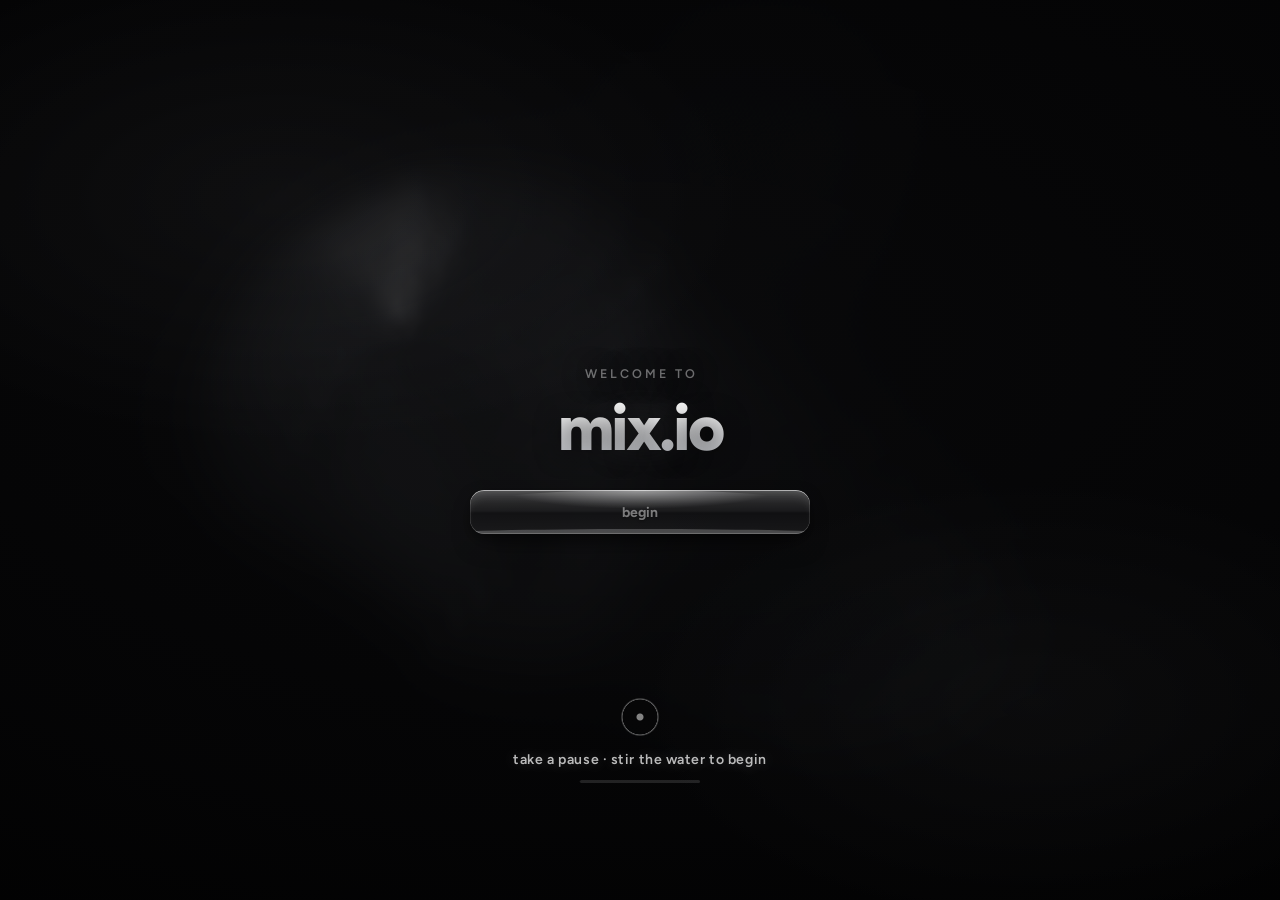
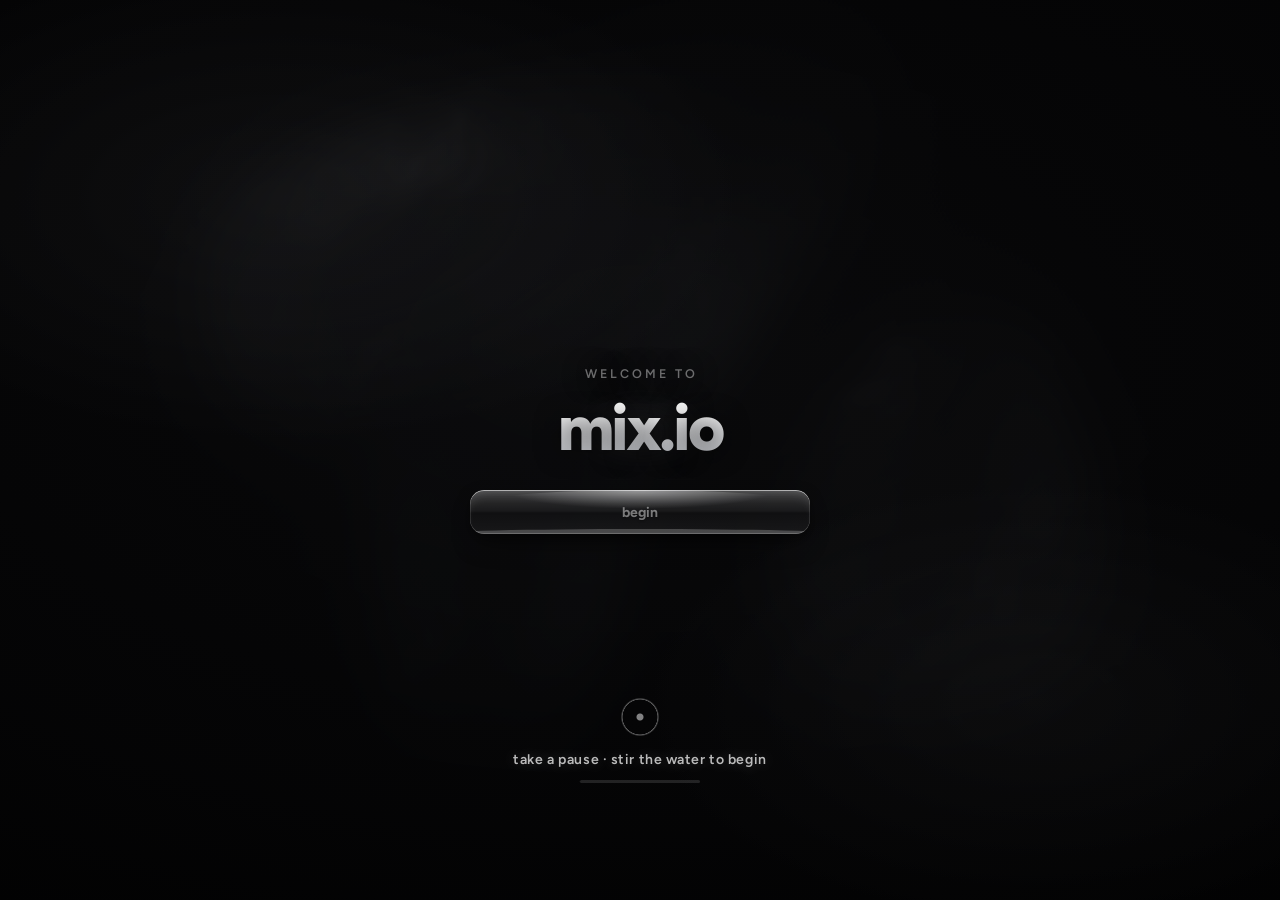
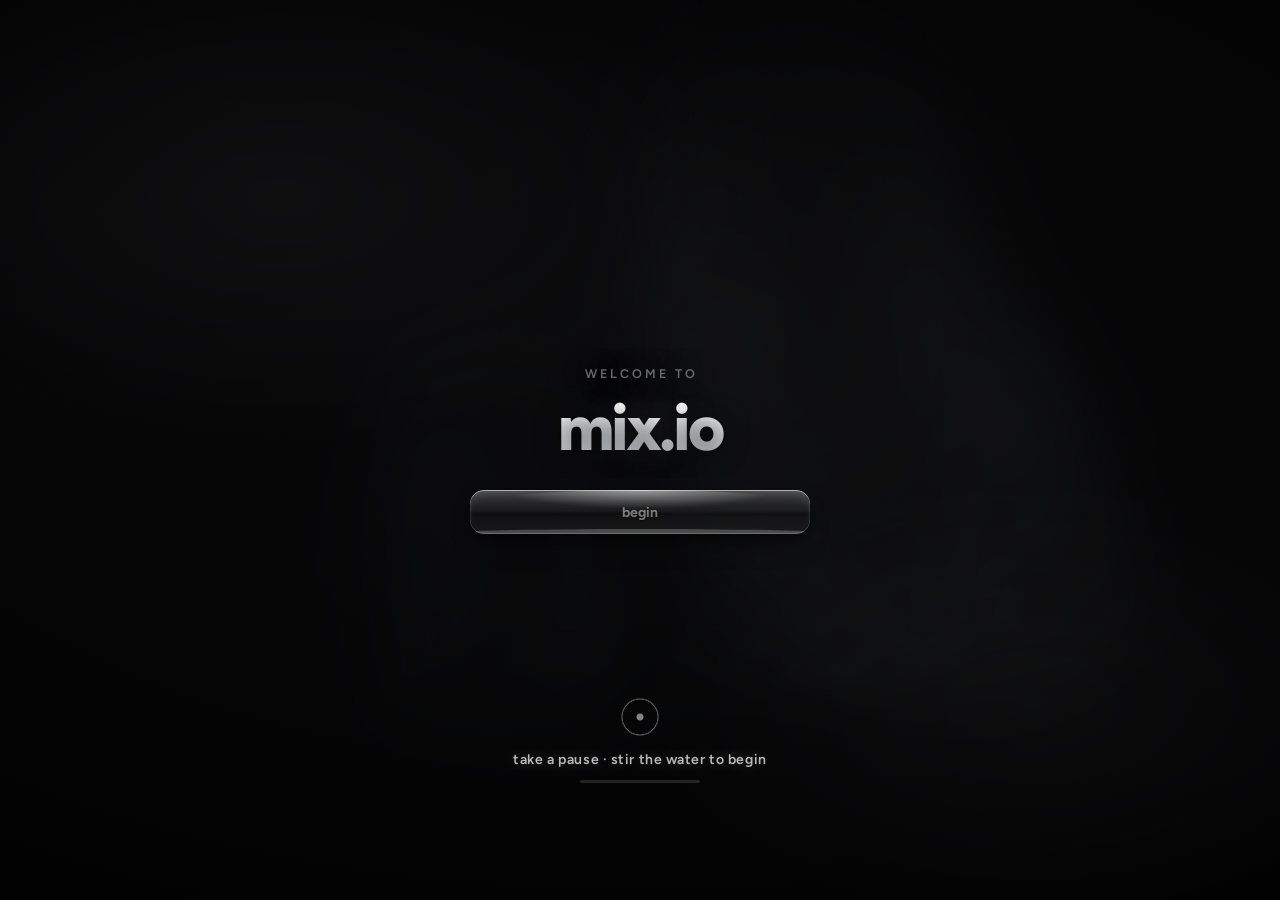
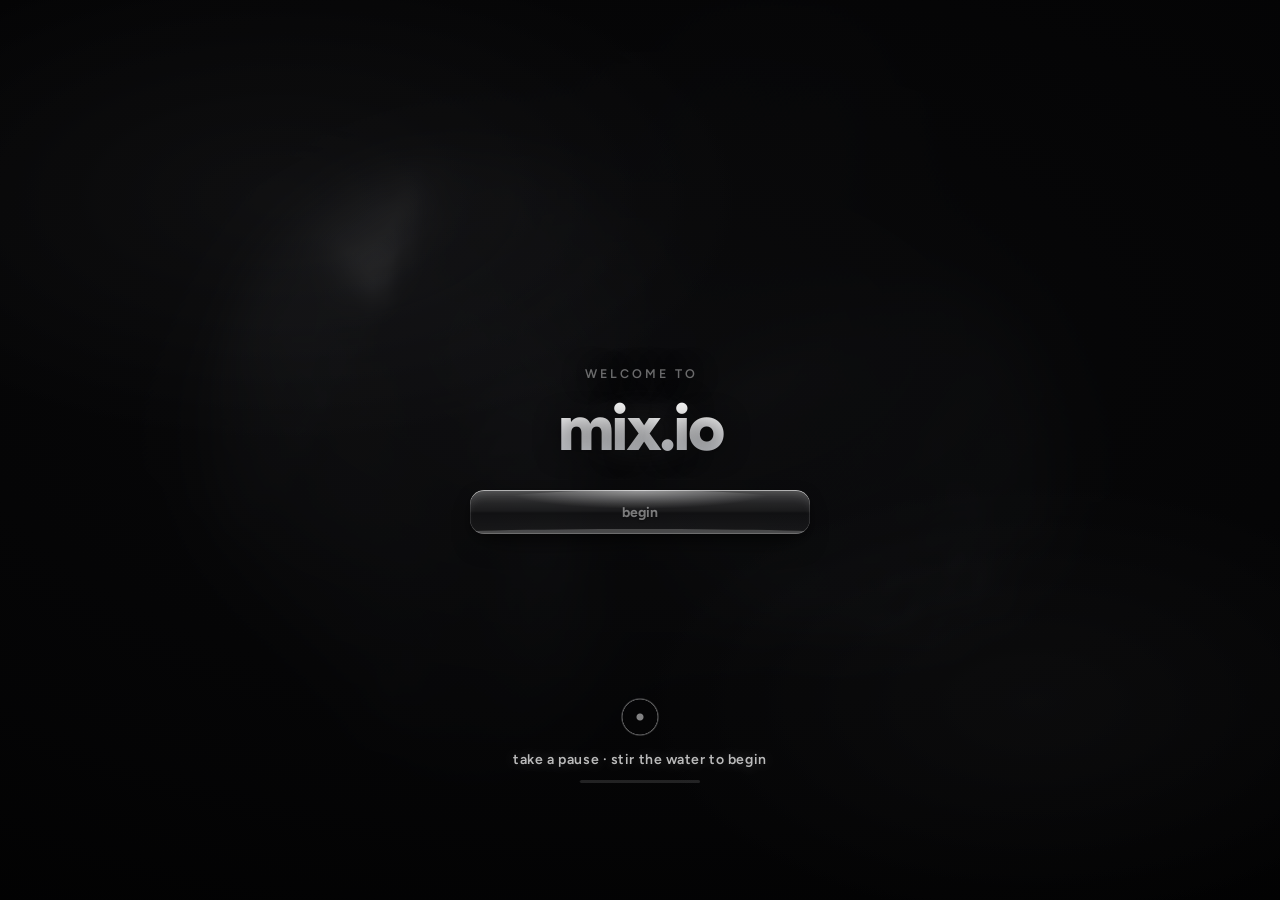
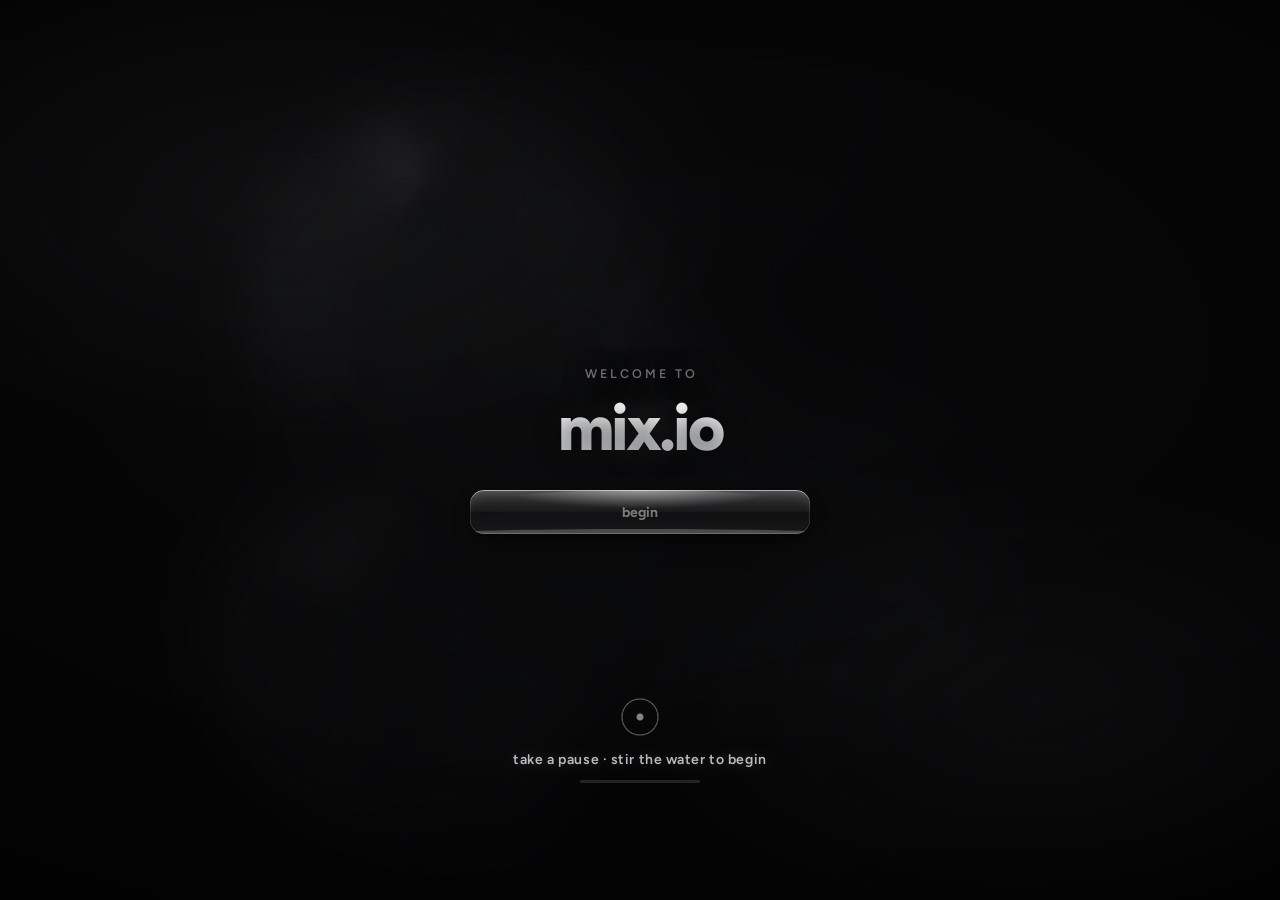
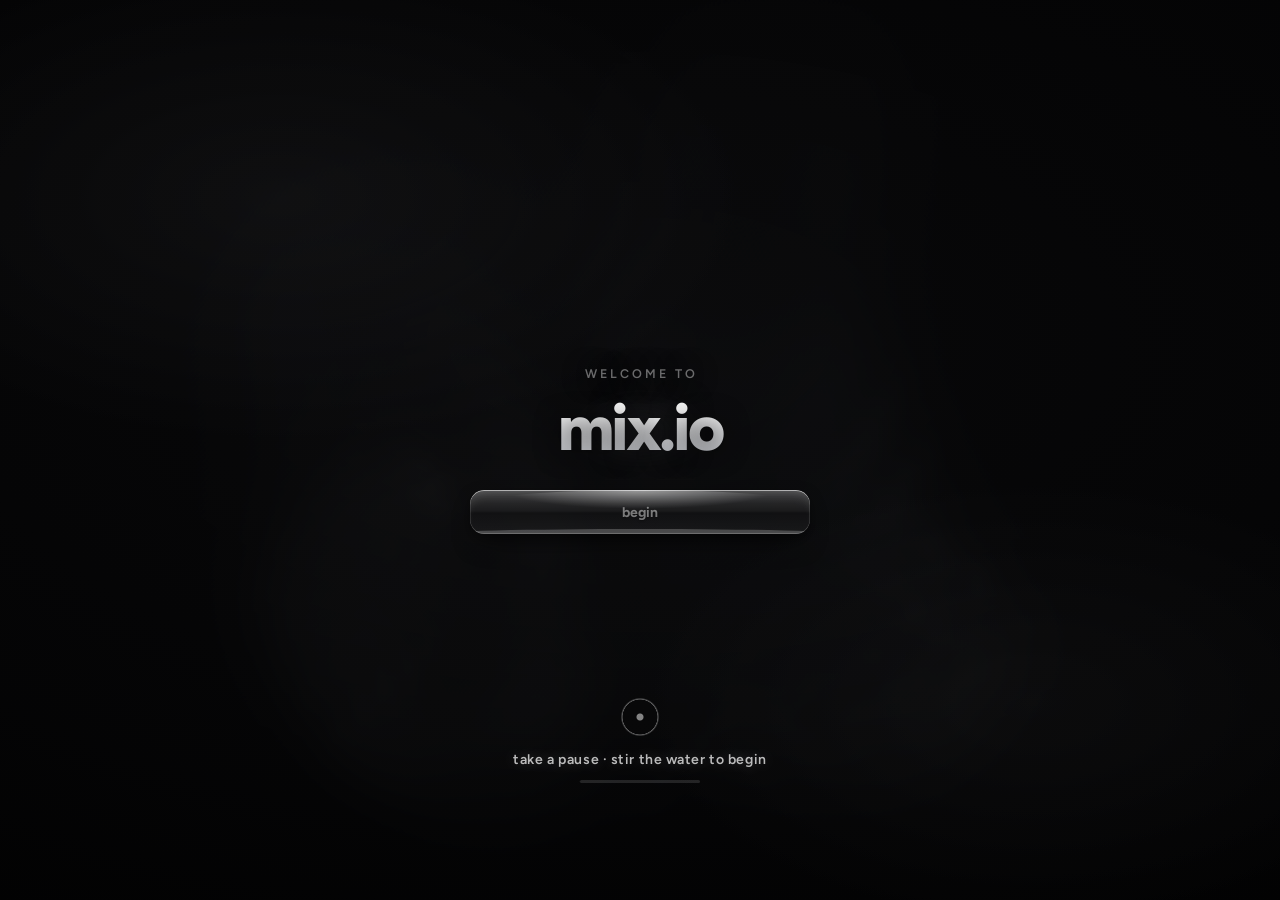
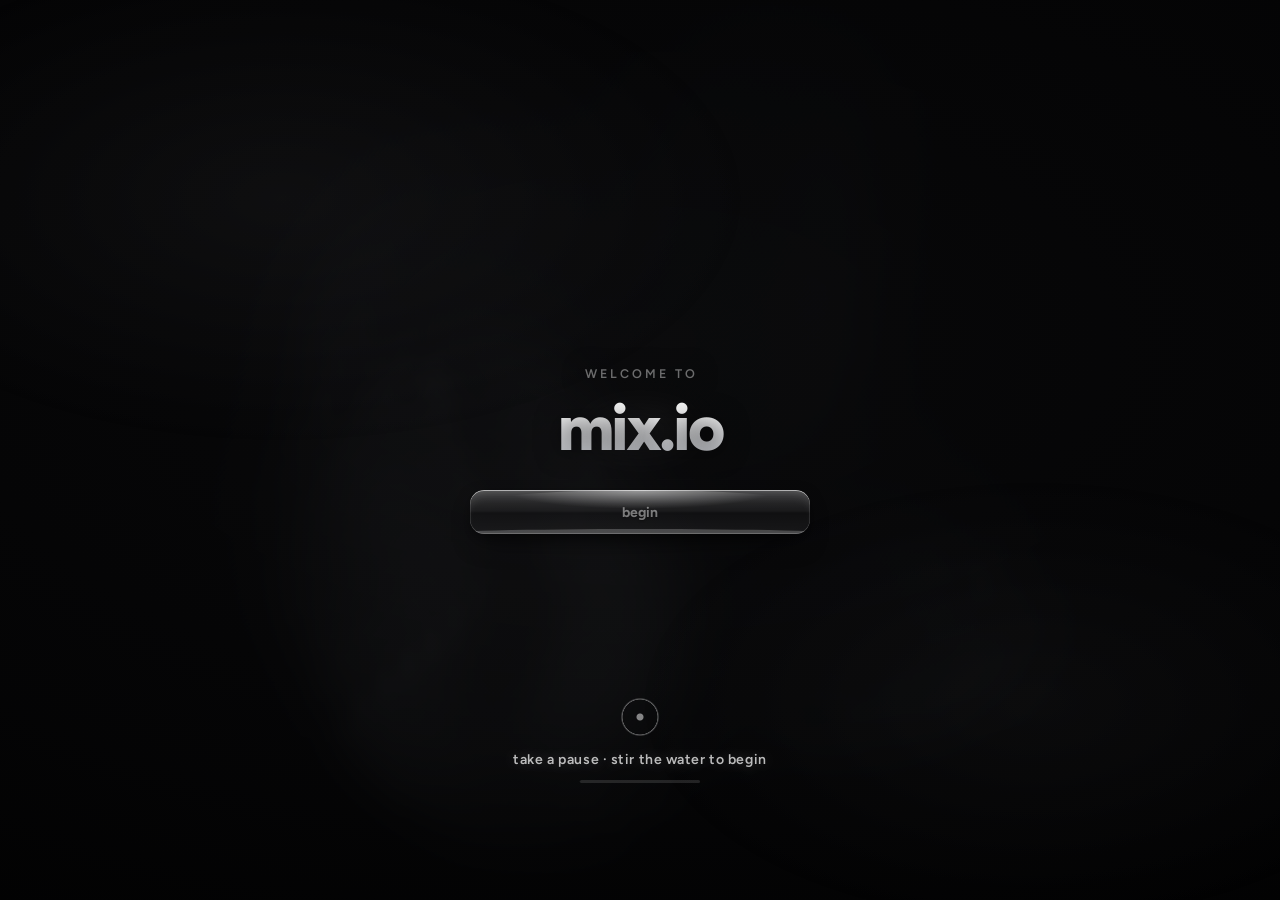
